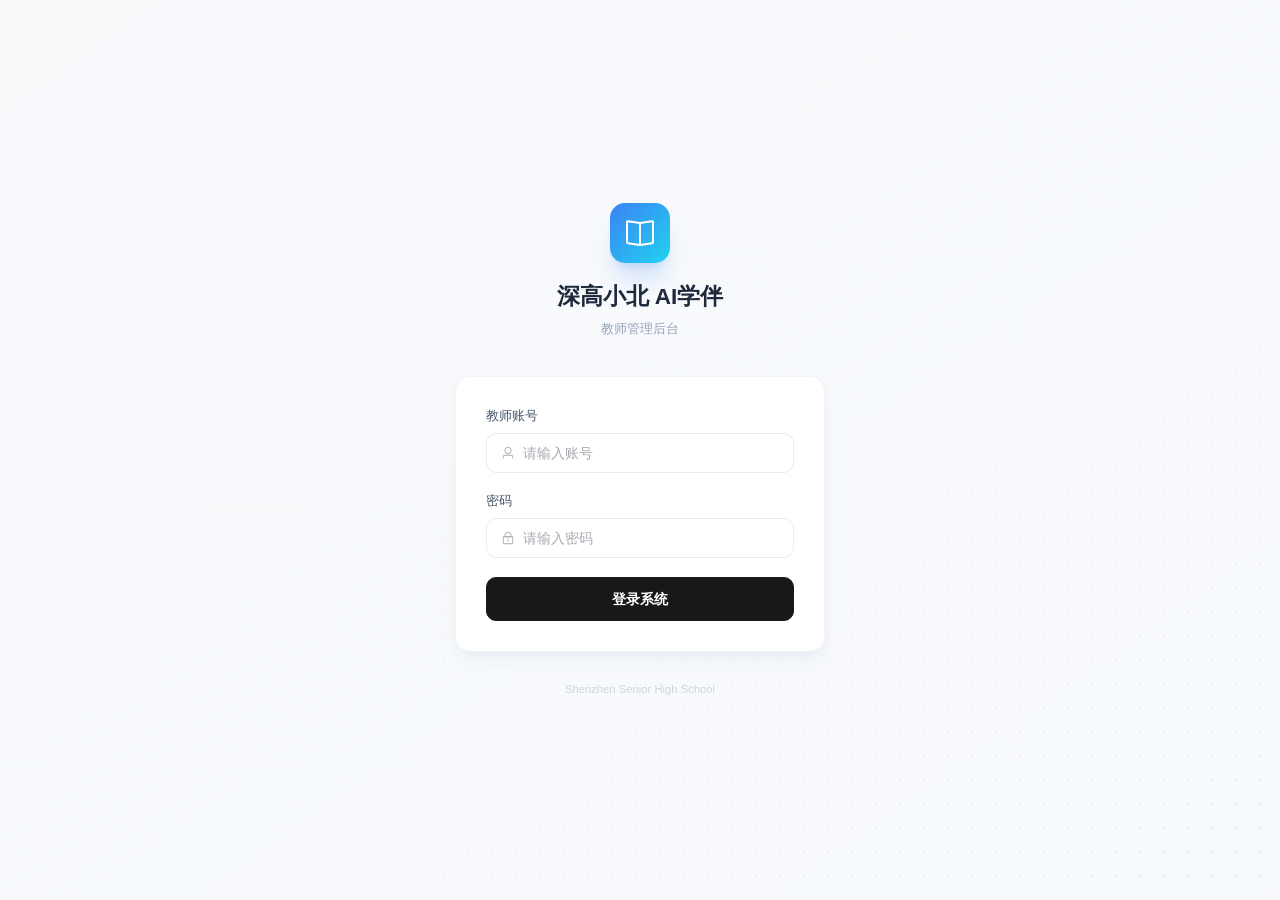
==== demo/index.html @ 8a86932c "v6: Linear极客质感 点阵背景+毛玻璃卡片+发光曲线" ====
<!DOCTYPE html>
<html lang="zh-CN">
<head>
  <meta charset="UTF-8">
  <meta name="viewport" content="width=device-width, initial-scale=1.0">
  <title>深高小北AI学伴 · 教师管理后台</title>
  <link rel="preconnect" href="https://fonts.googleapis.com">
  <link href="https://fonts.googleapis.com/css2?family=JetBrains+Mono:wght@400;500;600&display=swap" rel="stylesheet">
  <script type="module" crossorigin src="./assets/index-BTgBWctI.js"></script>
  <link rel="stylesheet" crossorigin href="./assets/index-Bkv3wx44.css">
</head>
<body>
  <div id="app"></div>
</body>
</html>
---- demo/assets/index-Bkv3wx44.css ----
html,body{margin:0;padding:0;height:100%;font-family:Helvetica Neue,Helvetica,PingFang SC,Hiragino Sans GB,Microsoft YaHei,微软雅黑,Arial,sans-serif;-webkit-font-smoothing:antialiased}#app{height:100%}.page-enter-active,.page-leave-active{transition:opacity .15s,transform .15s}.page-enter-from{opacity:0;transform:translateY(6px)}.page-leave-to{opacity:0}:root{--el-color-white:#fff;--el-color-black:#000;--el-color-primary-rgb:64, 158, 255;--el-color-success-rgb:103, 194, 58;--el-color-warning-rgb:230, 162, 60;--el-color-danger-rgb:245, 108, 108;--el-color-error-rgb:245, 108, 108;--el-color-info-rgb:144, 147, 153;--el-font-size-extra-large:20px;--el-font-size-large:18px;--el-font-size-medium:16px;--el-font-size-base:14px;--el-font-size-small:13px;--el-font-size-extra-small:12px;--el-font-family:"Helvetica Neue", Helvetica, "PingFang SC", "Hiragino Sans GB", "Microsoft YaHei", "微软雅黑", Arial, sans-serif;--el-font-weight-primary:500;--el-font-line-height-primary:24px;--el-index-normal:1;--el-index-top:1000;--el-index-popper:2000;--el-border-radius-base:4px;--el-border-radius-small:2px;--el-border-radius-round:20px;--el-border-radius-circle:100%;--el-transition-duration:.3s;--el-transition-duration-fast:.2s;--el-transition-function-ease-in-out-bezier:cubic-bezier(.645, .045, .355, 1);--el-transition-function-fast-bezier:cubic-bezier(.23, 1, .32, 1);--el-transition-all:all var(--el-transition-duration) var(--el-transition-function-ease-in-out-bezier);--el-transition-fade:opacity var(--el-transition-duration) var(--el-transition-function-fast-bezier);--el-transition-md-fade:transform var(--el-transition-duration) var(--el-transition-function-fast-bezier), opacity var(--el-transition-duration) var(--el-transition-function-fast-bezier);--el-transition-fade-linear:opacity var(--el-transition-duration-fast) linear;--el-transition-border:border-color var(--el-transition-duration-fast) var(--el-transition-function-ease-in-out-bezier);--el-transition-box-shadow:box-shadow var(--el-transition-duration-fast) var(--el-transition-function-ease-in-out-bezier);--el-transition-color:color var(--el-transition-duration-fast) var(--el-transition-function-ease-in-out-bezier);--el-component-size-large:40px;--el-component-size:32px;--el-component-size-small:24px;--lightningcss-light:initial;--lightningcss-dark: ;color-scheme:light;--el-color-primary:#409eff;--el-color-primary-light-3:#79bbff;--el-color-primary-light-5:#a0cfff;--el-color-primary-light-7:#c6e2ff;--el-color-primary-light-8:#d9ecff;--el-color-primary-light-9:#ecf5ff;--el-color-primary-dark-2:#337ecc;--el-color-success:#67c23a;--el-color-success-light-3:#95d475;--el-color-success-light-5:#b3e19d;--el-color-success-light-7:#d1edc4;--el-color-success-light-8:#e1f3d8;--el-color-success-light-9:#f0f9eb;--el-color-success-dark-2:#529b2e;--el-color-warning:#e6a23c;--el-color-warning-light-3:#eebe77;--el-color-warning-light-5:#f3d19e;--el-color-warning-light-7:#f8e3c5;--el-color-warning-light-8:#faecd8;--el-color-warning-light-9:#fdf6ec;--el-color-warning-dark-2:#b88230;--el-color-danger:#f56c6c;--el-color-danger-light-3:#f89898;--el-color-danger-light-5:#fab6b6;--el-color-danger-light-7:#fcd3d3;--el-color-danger-light-8:#fde2e2;--el-color-danger-light-9:#fef0f0;--el-color-danger-dark-2:#c45656;--el-color-error:#f56c6c;--el-color-error-light-3:#f89898;--el-color-error-light-5:#fab6b6;--el-color-error-light-7:#fcd3d3;--el-color-error-light-8:#fde2e2;--el-color-error-light-9:#fef0f0;--el-color-error-dark-2:#c45656;--el-color-info:#909399;--el-color-info-light-3:#b1b3b8;--el-color-info-light-5:#c8c9cc;--el-color-info-light-7:#dedfe0;--el-color-info-light-8:#e9e9eb;--el-color-info-light-9:#f4f4f5;--el-color-info-dark-2:#73767a;--el-bg-color:#fff;--el-bg-color-page:#f2f3f5;--el-bg-color-overlay:#fff;--el-text-color-primary:#303133;--el-text-color-regular:#606266;--el-text-color-secondary:#909399;--el-text-color-placeholder:#a8abb2;--el-text-color-disabled:#c0c4cc;--el-border-color:#dcdfe6;--el-border-color-light:#e4e7ed;--el-border-color-lighter:#ebeef5;--el-border-color-extra-light:#f2f6fc;--el-border-color-dark:#d4d7de;--el-border-color-darker:#cdd0d6;--el-fill-color:#f0f2f5;--el-fill-color-light:#f5f7fa;--el-fill-color-lighter:#fafafa;--el-fill-color-extra-light:#fafcff;--el-fill-color-dark:#ebedf0;--el-fill-color-darker:#e6e8eb;--el-fill-color-blank:#fff;--el-box-shadow:0px 12px 32px 4px #0000000a, 0px 8px 20px #00000014;--el-box-shadow-light:0px 0px 12px #0000001f;--el-box-shadow-lighter:0px 0px 6px #0000001f;--el-box-shadow-dark:0px 16px 48px 16px #00000014, 0px 12px 32px #0000001f, 0px 8px 16px -8px #00000029;--el-disabled-bg-color:var(--el-fill-color-light);--el-disabled-text-color:var(--el-text-color-placeholder);--el-disabled-border-color:var(--el-border-color-light);--el-overlay-color:#000c;--el-overlay-color-light:#000000b3;--el-overlay-color-lighter:#00000080;--el-mask-color:#ffffffe6;--el-mask-color-extra-light:#ffffff4d;--el-border-width:1px;--el-border-style:solid;--el-border-color-hover:var(--el-text-color-disabled);--el-border:var(--el-border-width) var(--el-border-style) var(--el-border-color);--el-svg-monochrome-grey:var(--el-border-color)}.fade-in-linear-enter-active,.fade-in-linear-leave-active{transition:var(--el-transition-fade-linear)}.fade-in-linear-enter-from,.fade-in-linear-leave-to{opacity:0}.el-fade-in-linear-enter-active,.el-fade-in-linear-leave-active{transition:var(--el-transition-fade-linear)}.el-fade-in-linear-enter-from,.el-fade-in-linear-leave-to{opacity:0}.el-fade-in-enter-active,.el-fade-in-leave-active{transition:all var(--el-transition-duration) cubic-bezier(.55,0,.1,1)}.el-fade-in-enter-from,.el-fade-in-leave-active{opacity:0}.el-zoom-in-center-enter-active,.el-zoom-in-center-leave-active{transition:all var(--el-transition-duration) cubic-bezier(.55,0,.1,1)}.el-zoom-in-center-enter-from,.el-zoom-in-center-leave-active{opacity:0;transform:scaleX(0)}.el-zoom-in-top-enter-active,.el-zoom-in-top-leave-active{opacity:1;transition:var(--el-transition-md-fade);transform-origin:top;transform:scaleY(1)}.el-zoom-in-top-enter-active[data-popper-placement^=top],.el-zoom-in-top-leave-active[data-popper-placement^=top]{transform-origin:bottom}.el-zoom-in-top-enter-from,.el-zoom-in-top-leave-active{opacity:0;transform:scaleY(0)}.el-zoom-in-bottom-enter-active,.el-zoom-in-bottom-leave-active{opacity:1;transition:var(--el-transition-md-fade);transform-origin:bottom;transform:scaleY(1)}.el-zoom-in-bottom-enter-from,.el-zoom-in-bottom-leave-active{opacity:0;transform:scaleY(0)}.el-zoom-in-left-enter-active,.el-zoom-in-left-leave-active{opacity:1;transition:var(--el-transition-md-fade);transform-origin:0 0;transform:scale(1)}.el-zoom-in-left-enter-from,.el-zoom-in-left-leave-active{opacity:0;transform:scale(.45)}.collapse-transition{transition:var(--el-transition-duration) height ease-in-out,var(--el-transition-duration) padding-top ease-in-out,var(--el-transition-duration) padding-bottom ease-in-out}.el-collapse-transition-leave-active,.el-collapse-transition-enter-active{transition:var(--el-transition-duration) max-height ease-in-out,var(--el-transition-duration) padding-top ease-in-out,var(--el-transition-duration) padding-bottom ease-in-out}.horizontal-collapse-transition{transition:var(--el-transition-duration) width ease-in-out,var(--el-transition-duration) padding-left ease-in-out,var(--el-transition-duration) padding-right ease-in-out}.el-list-enter-active,.el-list-leave-active{transition:all 1s}.el-list-enter-from,.el-list-leave-to{opacity:0;transform:translateY(-30px)}.el-list-leave-active{position:absolute!important}.el-opacity-transition{transition:opacity var(--el-transition-duration) cubic-bezier(.55,0,.1,1)}.el-icon--right{margin-left:5px}.el-icon--left{margin-right:5px}@keyframes rotating{0%{transform:rotate(0)}to{transform:rotate(360deg)}}.el-icon{--color:inherit;fill:currentColor;width:1em;height:1em;color:var(--color);line-height:1em;font-size:inherit;justify-content:center;align-items:center;display:inline-flex;position:relative}.el-icon.is-loading{animation:2s linear infinite rotating}.el-icon svg{width:1em;height:1em}.el-affix--fixed{position:fixed}.el-alert{--el-alert-padding:8px 16px;--el-alert-border-radius-base:var(--el-border-radius-base);--el-alert-title-font-size:14px;--el-alert-title-with-description-font-size:16px;--el-alert-description-font-size:14px;--el-alert-close-font-size:16px;--el-alert-close-customed-font-size:14px;--el-alert-icon-size:16px;--el-alert-icon-large-size:28px;width:100%;padding:var(--el-alert-padding);box-sizing:border-box;border-radius:var(--el-alert-border-radius-base);background-color:var(--el-color-white);opacity:1;transition:opacity var(--el-transition-duration-fast);align-items:center;margin:0;display:flex;position:relative;overflow:hidden}.el-alert.is-light .el-alert__close-btn{color:var(--el-text-color-placeholder)}.el-alert.is-dark .el-alert__close-btn,.el-alert.is-dark .el-alert__description{color:var(--el-color-white)}.el-alert.is-center{justify-content:center}.el-alert--primary{--el-alert-bg-color:var(--el-color-primary-light-9)}.el-alert--primary.is-light{background-color:var(--el-alert-bg-color);color:var(--el-color-primary)}.el-alert--primary.is-light .el-alert__description{color:var(--el-color-primary)}.el-alert--primary.is-dark{background-color:var(--el-color-primary);color:var(--el-color-white)}.el-alert--success{--el-alert-bg-color:var(--el-color-success-light-9)}.el-alert--success.is-light{background-color:var(--el-alert-bg-color);color:var(--el-color-success)}.el-alert--success.is-light .el-alert__description{color:var(--el-color-success)}.el-alert--success.is-dark{background-color:var(--el-color-success);color:var(--el-color-white)}.el-alert--info{--el-alert-bg-color:var(--el-color-info-light-9)}.el-alert--info.is-light{background-color:var(--el-alert-bg-color);color:var(--el-color-info)}.el-alert--info.is-light .el-alert__description{color:var(--el-color-info)}.el-alert--info.is-dark{background-color:var(--el-color-info);color:var(--el-color-white)}.el-alert--warning{--el-alert-bg-color:var(--el-color-warning-light-9)}.el-alert--warning.is-light{background-color:var(--el-alert-bg-color);color:var(--el-color-warning)}.el-alert--warning.is-light .el-alert__description{color:var(--el-color-warning)}.el-alert--warning.is-dark{background-color:var(--el-color-warning);color:var(--el-color-white)}.el-alert--error{--el-alert-bg-color:var(--el-color-error-light-9)}.el-alert--error.is-light{background-color:var(--el-alert-bg-color);color:var(--el-color-error)}.el-alert--error.is-light .el-alert__description{color:var(--el-color-error)}.el-alert--error.is-dark{background-color:var(--el-color-error);color:var(--el-color-white)}.el-alert__content{flex-direction:column;gap:4px;display:flex}.el-alert .el-alert__icon{font-size:var(--el-alert-icon-size);width:var(--el-alert-icon-size);margin-right:8px}.el-alert .el-alert__icon.is-big{font-size:var(--el-alert-icon-large-size);width:var(--el-alert-icon-large-size);margin-right:12px}.el-alert__title{font-size:var(--el-alert-title-font-size);line-height:24px}.el-alert__title.with-description{font-size:var(--el-alert-title-with-description-font-size)}.el-alert .el-alert__description{font-size:var(--el-alert-description-font-size);margin:0}.el-alert .el-alert__close-btn{font-size:var(--el-alert-close-font-size);opacity:1;cursor:pointer;position:absolute;top:12px;right:16px}.el-alert .el-alert__close-btn.is-customed{font-style:normal;font-size:var(--el-alert-close-customed-font-size);line-height:24px;top:8px}.el-alert-fade-enter-from,.el-alert-fade-leave-active{opacity:0}.el-aside{box-sizing:border-box;width:var(--el-aside-width,300px);flex-shrink:0;overflow:auto}.el-autocomplete{--el-input-text-color:var(--el-text-color-regular);--el-input-border:var(--el-border);--el-input-hover-border:var(--el-border-color-hover);--el-input-focus-border:var(--el-color-primary);--el-input-transparent-border:0 0 0 1px transparent inset;--el-input-border-color:var(--el-border-color);--el-input-border-radius:var(--el-border-radius-base);--el-input-bg-color:var(--el-fill-color-blank);--el-input-icon-color:var(--el-text-color-placeholder);--el-input-placeholder-color:var(--el-text-color-placeholder);--el-input-hover-border-color:var(--el-border-color-hover);--el-input-clear-hover-color:var(--el-text-color-secondary);--el-input-focus-border-color:var(--el-color-primary);--el-input-width:100%;width:var(--el-input-width);display:inline-block;position:relative}.el-autocomplete__popper.el-popper{background:var(--el-bg-color-overlay);border:1px solid var(--el-border-color-light);box-shadow:var(--el-box-shadow-light)}.el-autocomplete__popper.el-popper .el-popper__arrow:before{border:1px solid var(--el-border-color-light)}.el-autocomplete__popper.el-popper[data-popper-placement^=top] .el-popper__arrow:before{border-top-color:#0000;border-left-color:#0000}.el-autocomplete__popper.el-popper[data-popper-placement^=bottom] .el-popper__arrow:before{border-bottom-color:#0000;border-right-color:#0000}.el-autocomplete__popper.el-popper[data-popper-placement^=left] .el-popper__arrow:before{border-bottom-color:#0000;border-left-color:#0000}.el-autocomplete__popper.el-popper[data-popper-placement^=right] .el-popper__arrow:before{border-top-color:#0000;border-right-color:#0000}.el-autocomplete-suggestion{border-radius:var(--el-border-radius-base);box-sizing:border-box}.el-autocomplete-suggestion__header{border-bottom:1px solid var(--el-border-color-lighter);padding:10px}.el-autocomplete-suggestion__footer{border-top:1px solid var(--el-border-color-lighter);padding:10px}.el-autocomplete-suggestion__wrap{box-sizing:border-box;max-height:280px;padding:10px 0}.el-autocomplete-suggestion__list{margin:0;padding:0}.el-autocomplete-suggestion li{cursor:pointer;color:var(--el-text-color-regular);line-height:34px;font-size:var(--el-font-size-base);text-align:left;text-overflow:ellipsis;white-space:nowrap;margin:0;padding:0 20px;list-style:none;overflow:hidden}.el-autocomplete-suggestion li:hover,.el-autocomplete-suggestion li.highlighted{background-color:var(--el-fill-color-light)}.el-autocomplete-suggestion li.divider{border-top:1px solid var(--el-color-black);margin-top:6px}.el-autocomplete-suggestion li.divider:last-child{margin-bottom:-6px}.el-autocomplete-suggestion.is-loading li{cursor:default;height:100px;color:var(--el-text-color-secondary);justify-content:center;align-items:center;font-size:20px;display:flex}.el-autocomplete-suggestion.is-loading li:hover{background-color:var(--el-bg-color-overlay)}.el-avatar{--el-avatar-text-color:var(--el-color-white);--el-avatar-bg-color:var(--el-text-color-disabled);--el-avatar-text-size:14px;--el-avatar-icon-size:18px;--el-avatar-border-radius:var(--el-border-radius-base);--el-avatar-size-large:56px;--el-avatar-size:40px;--el-avatar-size-small:24px;box-sizing:border-box;text-align:center;color:var(--el-avatar-text-color);background:var(--el-avatar-bg-color);width:var(--el-avatar-size);height:var(--el-avatar-size);font-size:var(--el-avatar-text-size);outline:none;justify-content:center;align-items:center;display:inline-flex;overflow:hidden}.el-avatar>img{width:100%;height:100%;display:block}.el-avatar--circle{border-radius:50%}.el-avatar--square{border-radius:var(--el-avatar-border-radius)}.el-avatar--icon{font-size:var(--el-avatar-icon-size)}.el-avatar--small{--el-avatar-size:24px}.el-avatar--large{--el-avatar-size:56px}.el-avatar-group{--el-avatar-group-item-gap:-8px;--el-avatar-group-collapse-item-gap:4px;display:inline-flex}.el-avatar-group .el-avatar{border:1px solid var(--el-border-color-extra-light)}.el-avatar-group .el-avatar:not(:first-child){margin-left:var(--el-avatar-group-item-gap)}.el-avatar-group__collapse-avatars{--el-avatar-group-item-gap:-8px;--el-avatar-group-collapse-item-gap:4px}.el-avatar-group__collapse-avatars .el-avatar:not(:first-child){margin-left:var(--el-avatar-group-collapse-item-gap)}.el-backtop{--el-backtop-bg-color:var(--el-bg-color-overlay);--el-backtop-text-color:var(--el-color-primary);--el-backtop-hover-bg-color:var(--el-border-color-extra-light);background-color:var(--el-backtop-bg-color);width:40px;height:40px;color:var(--el-backtop-text-color);box-shadow:var(--el-box-shadow-lighter);cursor:pointer;z-index:5;border-radius:50%;justify-content:center;align-items:center;font-size:20px;display:flex;position:fixed}.el-backtop:hover{background-color:var(--el-backtop-hover-bg-color)}.el-backtop__icon{font-size:20px}.el-badge{--el-badge-bg-color:var(--el-color-danger);--el-badge-radius:10px;--el-badge-font-size:12px;--el-badge-padding:6px;--el-badge-size:18px;vertical-align:middle;width:fit-content;display:inline-block;position:relative}.el-badge__content{background-color:var(--el-badge-bg-color);border-radius:var(--el-badge-radius);color:var(--el-color-white);font-size:var(--el-badge-font-size);height:var(--el-badge-size);padding:0 var(--el-badge-padding);white-space:nowrap;border:1px solid var(--el-bg-color);justify-content:center;align-items:center;display:inline-flex}.el-badge__content.is-fixed{top:0;right:calc(1px + var(--el-badge-size) / 2);z-index:var(--el-index-normal);position:absolute;transform:translateY(-50%)translate(100%)}.el-badge__content.is-fixed.is-dot{right:5px}.el-badge__content.is-dot{border-radius:50%;width:8px;height:8px;padding:0;right:0}.el-badge__content.is-hide-zero{display:none}.el-badge__content--primary{background-color:var(--el-color-primary)}.el-badge__content--success{background-color:var(--el-color-success)}.el-badge__content--warning{background-color:var(--el-color-warning)}.el-badge__content--info{background-color:var(--el-color-info)}.el-badge__content--danger{background-color:var(--el-color-danger)}.el-breadcrumb__separator{color:var(--el-text-color-placeholder);margin:0 9px;font-weight:700}.el-breadcrumb__separator.el-icon{margin:0 6px;font-weight:400}.el-breadcrumb__separator.el-icon svg{vertical-align:middle}.el-breadcrumb__item{float:left;align-items:center;display:inline-flex}.el-breadcrumb__inner{color:var(--el-text-color-regular)}.el-breadcrumb__inner.is-link,.el-breadcrumb__inner a{transition:var(--el-transition-color);color:var(--el-text-color-primary);font-weight:700;text-decoration:none}.el-breadcrumb__inner.is-link:hover,.el-breadcrumb__inner a:hover{color:var(--el-color-primary);cursor:pointer}.el-breadcrumb__item:last-child .el-breadcrumb__inner,.el-breadcrumb__item:last-child .el-breadcrumb__inner:hover,.el-breadcrumb__item:last-child .el-breadcrumb__inner a,.el-breadcrumb__item:last-child .el-breadcrumb__inner a:hover{color:var(--el-text-color-regular);cursor:text;font-weight:400}.el-breadcrumb__item:last-child .el-breadcrumb__separator{display:none}.el-breadcrumb{font-size:14px;line-height:1}.el-breadcrumb:before,.el-breadcrumb:after{content:"";display:table}.el-breadcrumb:after{clear:both}.el-button-group>.el-button+.el-button{margin-left:0}.el-button-group>.el-button:first-child:last-child{border-top-right-radius:var(--el-border-radius-base);border-bottom-right-radius:var(--el-border-radius-base);border-top-left-radius:var(--el-border-radius-base);border-bottom-left-radius:var(--el-border-radius-base)}.el-button-group>.el-button:first-child:last-child.is-round{border-radius:var(--el-border-radius-round)}.el-button-group>.el-button:first-child:last-child.is-circle{border-radius:50%}.el-button-group>.el-button:not(:first-child):not(:last-child){border-radius:0}.el-button-group>.el-button:hover,.el-button-group>.el-button:focus,.el-button-group>.el-button:active,.el-button-group>.el-button.is-active{z-index:1}.el-button-group--horizontal{vertical-align:middle;display:inline-block}.el-button-group--horizontal:before,.el-button-group--horizontal:after{content:"";display:table}.el-button-group--horizontal:after{clear:both}.el-button-group--horizontal>.el-button{float:left;position:relative}.el-button-group--horizontal>.el-button:first-child{border-top-right-radius:0;border-bottom-right-radius:0}.el-button-group--horizontal>.el-button:last-child{border-top-left-radius:0;border-bottom-left-radius:0}.el-button-group--horizontal>.el-button:not(:last-child){margin-right:-1px}.el-button-group--horizontal .el-button--primary:first-child{border-right-color:var(--el-button-divide-border-color)}.el-button-group--horizontal .el-button--primary:last-child{border-left-color:var(--el-button-divide-border-color)}.el-button-group--horizontal .el-button--primary:not(:first-child):not(:last-child){border-left-color:var(--el-button-divide-border-color);border-right-color:var(--el-button-divide-border-color)}.el-button-group--horizontal .el-button--success:first-child{border-right-color:var(--el-button-divide-border-color)}.el-button-group--horizontal .el-button--success:last-child{border-left-color:var(--el-button-divide-border-color)}.el-button-group--horizontal .el-button--success:not(:first-child):not(:last-child){border-left-color:var(--el-button-divide-border-color);border-right-color:var(--el-button-divide-border-color)}.el-button-group--horizontal .el-button--warning:first-child{border-right-color:var(--el-button-divide-border-color)}.el-button-group--horizontal .el-button--warning:last-child{border-left-color:var(--el-button-divide-border-color)}.el-button-group--horizontal .el-button--warning:not(:first-child):not(:last-child){border-left-color:var(--el-button-divide-border-color);border-right-color:var(--el-button-divide-border-color)}.el-button-group--horizontal .el-button--danger:first-child{border-right-color:var(--el-button-divide-border-color)}.el-button-group--horizontal .el-button--danger:last-child{border-left-color:var(--el-button-divide-border-color)}.el-button-group--horizontal .el-button--danger:not(:first-child):not(:last-child){border-left-color:var(--el-button-divide-border-color);border-right-color:var(--el-button-divide-border-color)}.el-button-group--horizontal .el-button--info:first-child{border-right-color:var(--el-button-divide-border-color)}.el-button-group--horizontal .el-button--info:last-child{border-left-color:var(--el-button-divide-border-color)}.el-button-group--horizontal .el-button--info:not(:first-child):not(:last-child){border-left-color:var(--el-button-divide-border-color);border-right-color:var(--el-button-divide-border-color)}.el-button-group--horizontal>.el-dropdown>.el-button{border-left-color:var(--el-button-divide-border-color);border-top-left-radius:0;border-bottom-left-radius:0}.el-button-group--vertical{flex-direction:column;align-items:stretch;display:inline-flex}.el-button-group--vertical>.el-button{margin-top:-1px}.el-button-group--vertical>.el-button:first-child{border-bottom-right-radius:0;border-bottom-left-radius:0}.el-button-group--vertical>.el-button:last-child{border-top-left-radius:0;border-top-right-radius:0}.el-button-group--vertical>.el-dropdown{margin-top:-1px}.el-button-group--vertical>.el-dropdown>.el-button{border-left-color:var(--el-button-divide-border-color);border-top-left-radius:0;border-top-right-radius:0}.el-button-group--vertical .el-button--primary:first-child{border-bottom-color:var(--el-button-divide-border-color)}.el-button-group--vertical .el-button--primary:last-child{border-top-color:var(--el-button-divide-border-color)}.el-button-group--vertical .el-button--primary:not(:first-child):not(:last-child){border-top-color:var(--el-button-divide-border-color);border-bottom-color:var(--el-button-divide-border-color)}.el-button-group--vertical .el-button--success:first-child{border-bottom-color:var(--el-button-divide-border-color)}.el-button-group--vertical .el-button--success:last-child{border-top-color:var(--el-button-divide-border-color)}.el-button-group--vertical .el-button--success:not(:first-child):not(:last-child){border-top-color:var(--el-button-divide-border-color);border-bottom-color:var(--el-button-divide-border-color)}.el-button-group--vertical .el-button--warning:first-child{border-bottom-color:var(--el-button-divide-border-color)}.el-button-group--vertical .el-button--warning:last-child{border-top-color:var(--el-button-divide-border-color)}.el-button-group--vertical .el-button--warning:not(:first-child):not(:last-child){border-top-color:var(--el-button-divide-border-color);border-bottom-color:var(--el-button-divide-border-color)}.el-button-group--vertical .el-button--danger:first-child{border-bottom-color:var(--el-button-divide-border-color)}.el-button-group--vertical .el-button--danger:last-child{border-top-color:var(--el-button-divide-border-color)}.el-button-group--vertical .el-button--danger:not(:first-child):not(:last-child){border-top-color:var(--el-button-divide-border-color);border-bottom-color:var(--el-button-divide-border-color)}.el-button-group--vertical .el-button--info:first-child{border-bottom-color:var(--el-button-divide-border-color)}.el-button-group--vertical .el-button--info:last-child{border-top-color:var(--el-button-divide-border-color)}.el-button-group--vertical .el-button--info:not(:first-child):not(:last-child){border-top-color:var(--el-button-divide-border-color);border-bottom-color:var(--el-button-divide-border-color)}.el-button{--el-button-font-weight:var(--el-font-weight-primary);--el-button-border-color:var(--el-border-color);--el-button-bg-color:var(--el-fill-color-blank);--el-button-text-color:var(--el-text-color-regular);--el-button-disabled-text-color:var(--el-disabled-text-color);--el-button-disabled-bg-color:var(--el-fill-color-blank);--el-button-disabled-border-color:var(--el-border-color-light);--el-button-divide-border-color:#ffffff80;--el-button-hover-text-color:var(--el-color-primary);--el-button-hover-bg-color:var(--el-color-primary-light-9);--el-button-hover-border-color:var(--el-color-primary-light-7);--el-button-active-text-color:var(--el-button-hover-text-color);--el-button-active-border-color:var(--el-color-primary);--el-button-active-bg-color:var(--el-button-hover-bg-color);--el-button-outline-color:var(--el-color-primary-light-5);--el-button-hover-link-text-color:var(--el-text-color-secondary);--el-button-active-color:var(--el-text-color-primary);white-space:nowrap;cursor:pointer;height:32px;color:var(--el-button-text-color);text-align:center;box-sizing:border-box;line-height:1;font-weight:var(--el-button-font-weight);-webkit-user-select:none;user-select:none;vertical-align:middle;-webkit-appearance:none;background-color:var(--el-button-bg-color);border:var(--el-border);border-color:var(--el-button-border-color);outline:none;justify-content:center;align-items:center;transition:all .1s;display:inline-flex}.el-button:hover{color:var(--el-button-hover-text-color);border-color:var(--el-button-hover-border-color);background-color:var(--el-button-hover-bg-color);outline:none}.el-button:active{color:var(--el-button-active-text-color);border-color:var(--el-button-active-border-color);background-color:var(--el-button-active-bg-color);outline:none}.el-button:focus-visible{outline:2px solid var(--el-button-outline-color);outline-offset:1px;transition:outline-offset,outline}.el-button>span{align-items:center;display:inline-flex}.el-button+.el-button{margin-left:12px}.el-button{font-size:var(--el-font-size-base);border-radius:var(--el-border-radius-base);padding:8px 15px}.el-button.is-round{padding:8px 15px}.el-button::-moz-focus-inner{border:0}.el-button [class*=el-icon]+span{margin-left:6px}.el-button [class*=el-icon] svg{vertical-align:bottom}.el-button.is-plain{--el-button-hover-text-color:var(--el-color-primary);--el-button-hover-bg-color:var(--el-fill-color-blank);--el-button-hover-border-color:var(--el-color-primary)}.el-button.is-active{color:var(--el-button-active-text-color);border-color:var(--el-button-active-border-color);background-color:var(--el-button-active-bg-color);outline:none}.el-button.is-disabled,.el-button.is-disabled:hover{color:var(--el-button-disabled-text-color);cursor:not-allowed;background-image:none;background-color:var(--el-button-disabled-bg-color);border-color:var(--el-button-disabled-border-color)}.el-button.is-loading{pointer-events:none;position:relative}.el-button.is-loading:before{z-index:1;pointer-events:none;content:"";border-radius:inherit;background-color:var(--el-mask-color-extra-light);position:absolute;top:-1px;bottom:-1px;left:-1px;right:-1px}.el-button.is-round{border-radius:var(--el-border-radius-round)}.el-button.is-dashed{--el-button-hover-text-color:var(--el-color-primary);--el-button-hover-bg-color:var(--el-fill-color-blank);--el-button-hover-border-color:var(--el-color-primary);border-style:dashed}.el-button.is-circle{border-radius:50%;width:32px;padding:8px}.el-button.is-text{color:var(--el-button-text-color);background-color:#0000;border:0 solid #0000}.el-button.is-text.is-disabled{color:var(--el-button-disabled-text-color);background-color:#0000!important}.el-button.is-text:not(.is-disabled):hover{background-color:var(--el-fill-color-light)}.el-button.is-text:not(.is-disabled):focus-visible{outline:2px solid var(--el-button-outline-color);outline-offset:1px;transition:outline-offset,outline}.el-button.is-text:not(.is-disabled):active{background-color:var(--el-fill-color)}.el-button.is-text:not(.is-disabled).is-has-bg{background-color:var(--el-fill-color-light)}.el-button.is-text:not(.is-disabled).is-has-bg:hover{background-color:var(--el-fill-color)}.el-button.is-text:not(.is-disabled).is-has-bg:active{background-color:var(--el-fill-color-dark)}.el-button__text--expand{letter-spacing:.3em;margin-right:-.3em}.el-button.is-link{color:var(--el-button-text-color);background:0 0;border-color:#0000;height:auto;padding:2px}.el-button.is-link:hover{color:var(--el-button-hover-link-text-color)}.el-button.is-link.is-disabled{color:var(--el-button-disabled-text-color);background-color:#0000!important;border-color:#0000!important}.el-button.is-link:not(.is-disabled):hover{background-color:#0000;border-color:#0000}.el-button.is-link:not(.is-disabled):active{color:var(--el-button-active-color);background-color:#0000;border-color:#0000}.el-button--text{color:var(--el-color-primary);background:0 0;border-color:#0000;padding-left:0;padding-right:0}.el-button--text.is-disabled{color:var(--el-button-disabled-text-color);background-color:#0000!important;border-color:#0000!important}.el-button--text:not(.is-disabled):hover{color:var(--el-color-primary-light-3);background-color:#0000;border-color:#0000}.el-button--text:not(.is-disabled):active{color:var(--el-color-primary-dark-2);background-color:#0000;border-color:#0000}.el-button__link--expand{letter-spacing:.3em;margin-right:-.3em}.el-button--primary{--el-button-text-color:var(--el-color-white);--el-button-bg-color:var(--el-color-primary);--el-button-border-color:var(--el-color-primary);--el-button-outline-color:var(--el-color-primary-light-5);--el-button-active-color:var(--el-color-primary-dark-2);--el-button-hover-text-color:var(--el-color-white);--el-button-hover-link-text-color:var(--el-color-primary-light-5);--el-button-hover-bg-color:var(--el-color-primary-light-3);--el-button-hover-border-color:var(--el-color-primary-light-3);--el-button-active-bg-color:var(--el-color-primary-dark-2);--el-button-active-border-color:var(--el-color-primary-dark-2);--el-button-disabled-text-color:var(--el-color-white);--el-button-disabled-bg-color:var(--el-color-primary-light-5);--el-button-disabled-border-color:var(--el-color-primary-light-5)}.el-button--primary.is-plain,.el-button--primary.is-text,.el-button--primary.is-link{--el-button-text-color:var(--el-color-primary);--el-button-bg-color:var(--el-color-primary-light-9);--el-button-border-color:var(--el-color-primary-light-5);--el-button-hover-text-color:var(--el-color-white);--el-button-hover-bg-color:var(--el-color-primary);--el-button-hover-border-color:var(--el-color-primary);--el-button-active-text-color:var(--el-color-white)}.el-button--primary.is-plain.is-disabled,.el-button--primary.is-plain.is-disabled:hover,.el-button--primary.is-plain.is-disabled:focus,.el-button--primary.is-plain.is-disabled:active,.el-button--primary.is-text.is-disabled,.el-button--primary.is-text.is-disabled:hover,.el-button--primary.is-text.is-disabled:focus,.el-button--primary.is-text.is-disabled:active,.el-button--primary.is-link.is-disabled,.el-button--primary.is-link.is-disabled:hover,.el-button--primary.is-link.is-disabled:focus,.el-button--primary.is-link.is-disabled:active{color:var(--el-color-primary-light-5);background-color:var(--el-color-primary-light-9);border-color:var(--el-color-primary-light-8)}.el-button--primary.is-dashed{--el-button-text-color:var(--el-color-primary);--el-button-bg-color:var(--el-color-primary-light-9);--el-button-border-color:var(--el-color-primary-light-5);--el-button-hover-text-color:var(--el-color-primary);--el-button-hover-bg-color:var(--el-color-primary-light-9);--el-button-hover-border-color:var(--el-color-primary-light-3);--el-button-active-text-color:var(--el-color-primary-dark-2);--el-button-active-bg-color:var(--el-color-primary-light-9);--el-button-active-border-color:var(--el-color-primary-dark-2)}.el-button--primary.is-dashed.is-disabled,.el-button--primary.is-dashed.is-disabled:hover,.el-button--primary.is-dashed.is-disabled:focus,.el-button--primary.is-dashed.is-disabled:active{color:var(--el-color-primary-light-5);background-color:var(--el-color-primary-light-9);border-color:var(--el-color-primary-light-8)}.el-button--success{--el-button-text-color:var(--el-color-white);--el-button-bg-color:var(--el-color-success);--el-button-border-color:var(--el-color-success);--el-button-outline-color:var(--el-color-success-light-5);--el-button-active-color:var(--el-color-success-dark-2);--el-button-hover-text-color:var(--el-color-white);--el-button-hover-link-text-color:var(--el-color-success-light-5);--el-button-hover-bg-color:var(--el-color-success-light-3);--el-button-hover-border-color:var(--el-color-success-light-3);--el-button-active-bg-color:var(--el-color-success-dark-2);--el-button-active-border-color:var(--el-color-success-dark-2);--el-button-disabled-text-color:var(--el-color-white);--el-button-disabled-bg-color:var(--el-color-success-light-5);--el-button-disabled-border-color:var(--el-color-success-light-5)}.el-button--success.is-plain,.el-button--success.is-text,.el-button--success.is-link{--el-button-text-color:var(--el-color-success);--el-button-bg-color:var(--el-color-success-light-9);--el-button-border-color:var(--el-color-success-light-5);--el-button-hover-text-color:var(--el-color-white);--el-button-hover-bg-color:var(--el-color-success);--el-button-hover-border-color:var(--el-color-success);--el-button-active-text-color:var(--el-color-white)}.el-button--success.is-plain.is-disabled,.el-button--success.is-plain.is-disabled:hover,.el-button--success.is-plain.is-disabled:focus,.el-button--success.is-plain.is-disabled:active,.el-button--success.is-text.is-disabled,.el-button--success.is-text.is-disabled:hover,.el-button--success.is-text.is-disabled:focus,.el-button--success.is-text.is-disabled:active,.el-button--success.is-link.is-disabled,.el-button--success.is-link.is-disabled:hover,.el-button--success.is-link.is-disabled:focus,.el-button--success.is-link.is-disabled:active{color:var(--el-color-success-light-5);background-color:var(--el-color-success-light-9);border-color:var(--el-color-success-light-8)}.el-button--success.is-dashed{--el-button-text-color:var(--el-color-success);--el-button-bg-color:var(--el-color-success-light-9);--el-button-border-color:var(--el-color-success-light-5);--el-button-hover-text-color:var(--el-color-success);--el-button-hover-bg-color:var(--el-color-success-light-9);--el-button-hover-border-color:var(--el-color-success-light-3);--el-button-active-text-color:var(--el-color-success-dark-2);--el-button-active-bg-color:var(--el-color-success-light-9);--el-button-active-border-color:var(--el-color-success-dark-2)}.el-button--success.is-dashed.is-disabled,.el-button--success.is-dashed.is-disabled:hover,.el-button--success.is-dashed.is-disabled:focus,.el-button--success.is-dashed.is-disabled:active{color:var(--el-color-success-light-5);background-color:var(--el-color-success-light-9);border-color:var(--el-color-success-light-8)}.el-button--warning{--el-button-text-color:var(--el-color-white);--el-button-bg-color:var(--el-color-warning);--el-button-border-color:var(--el-color-warning);--el-button-outline-color:var(--el-color-warning-light-5);--el-button-active-color:var(--el-color-warning-dark-2);--el-button-hover-text-color:var(--el-color-white);--el-button-hover-link-text-color:var(--el-color-warning-light-5);--el-button-hover-bg-color:var(--el-color-warning-light-3);--el-button-hover-border-color:var(--el-color-warning-light-3);--el-button-active-bg-color:var(--el-color-warning-dark-2);--el-button-active-border-color:var(--el-color-warning-dark-2);--el-button-disabled-text-color:var(--el-color-white);--el-button-disabled-bg-color:var(--el-color-warning-light-5);--el-button-disabled-border-color:var(--el-color-warning-light-5)}.el-button--warning.is-plain,.el-button--warning.is-text,.el-button--warning.is-link{--el-button-text-color:var(--el-color-warning);--el-button-bg-color:var(--el-color-warning-light-9);--el-button-border-color:var(--el-color-warning-light-5);--el-button-hover-text-color:var(--el-color-white);--el-button-hover-bg-color:var(--el-color-warning);--el-button-hover-border-color:var(--el-color-warning);--el-button-active-text-color:var(--el-color-white)}.el-button--warning.is-plain.is-disabled,.el-button--warning.is-plain.is-disabled:hover,.el-button--warning.is-plain.is-disabled:focus,.el-button--warning.is-plain.is-disabled:active,.el-button--warning.is-text.is-disabled,.el-button--warning.is-text.is-disabled:hover,.el-button--warning.is-text.is-disabled:focus,.el-button--warning.is-text.is-disabled:active,.el-button--warning.is-link.is-disabled,.el-button--warning.is-link.is-disabled:hover,.el-button--warning.is-link.is-disabled:focus,.el-button--warning.is-link.is-disabled:active{color:var(--el-color-warning-light-5);background-color:var(--el-color-warning-light-9);border-color:var(--el-color-warning-light-8)}.el-button--warning.is-dashed{--el-button-text-color:var(--el-color-warning);--el-button-bg-color:var(--el-color-warning-light-9);--el-button-border-color:var(--el-color-warning-light-5);--el-button-hover-text-color:var(--el-color-warning);--el-button-hover-bg-color:var(--el-color-warning-light-9);--el-button-hover-border-color:var(--el-color-warning-light-3);--el-button-active-text-color:var(--el-color-warning-dark-2);--el-button-active-bg-color:var(--el-color-warning-light-9);--el-button-active-border-color:var(--el-color-warning-dark-2)}.el-button--warning.is-dashed.is-disabled,.el-button--warning.is-dashed.is-disabled:hover,.el-button--warning.is-dashed.is-disabled:focus,.el-button--warning.is-dashed.is-disabled:active{color:var(--el-color-warning-light-5);background-color:var(--el-color-warning-light-9);border-color:var(--el-color-warning-light-8)}.el-button--danger{--el-button-text-color:var(--el-color-white);--el-button-bg-color:var(--el-color-danger);--el-button-border-color:var(--el-color-danger);--el-button-outline-color:var(--el-color-danger-light-5);--el-button-active-color:var(--el-color-danger-dark-2);--el-button-hover-text-color:var(--el-color-white);--el-button-hover-link-text-color:var(--el-color-danger-light-5);--el-button-hover-bg-color:var(--el-color-danger-light-3);--el-button-hover-border-color:var(--el-color-danger-light-3);--el-button-active-bg-color:var(--el-color-danger-dark-2);--el-button-active-border-color:var(--el-color-danger-dark-2);--el-button-disabled-text-color:var(--el-color-white);--el-button-disabled-bg-color:var(--el-color-danger-light-5);--el-button-disabled-border-color:var(--el-color-danger-light-5)}.el-button--danger.is-plain,.el-button--danger.is-text,.el-button--danger.is-link{--el-button-text-color:var(--el-color-danger);--el-button-bg-color:var(--el-color-danger-light-9);--el-button-border-color:var(--el-color-danger-light-5);--el-button-hover-text-color:var(--el-color-white);--el-button-hover-bg-color:var(--el-color-danger);--el-button-hover-border-color:var(--el-color-danger);--el-button-active-text-color:var(--el-color-white)}.el-button--danger.is-plain.is-disabled,.el-button--danger.is-plain.is-disabled:hover,.el-button--danger.is-plain.is-disabled:focus,.el-button--danger.is-plain.is-disabled:active,.el-button--danger.is-text.is-disabled,.el-button--danger.is-text.is-disabled:hover,.el-button--danger.is-text.is-disabled:focus,.el-button--danger.is-text.is-disabled:active,.el-button--danger.is-link.is-disabled,.el-button--danger.is-link.is-disabled:hover,.el-button--danger.is-link.is-disabled:focus,.el-button--danger.is-link.is-disabled:active{color:var(--el-color-danger-light-5);background-color:var(--el-color-danger-light-9);border-color:var(--el-color-danger-light-8)}.el-button--danger.is-dashed{--el-button-text-color:var(--el-color-danger);--el-button-bg-color:var(--el-color-danger-light-9);--el-button-border-color:var(--el-color-danger-light-5);--el-button-hover-text-color:var(--el-color-danger);--el-button-hover-bg-color:var(--el-color-danger-light-9);--el-button-hover-border-color:var(--el-color-danger-light-3);--el-button-active-text-color:var(--el-color-danger-dark-2);--el-button-active-bg-color:var(--el-color-danger-light-9);--el-button-active-border-color:var(--el-color-danger-dark-2)}.el-button--danger.is-dashed.is-disabled,.el-button--danger.is-dashed.is-disabled:hover,.el-button--danger.is-dashed.is-disabled:focus,.el-button--danger.is-dashed.is-disabled:active{color:var(--el-color-danger-light-5);background-color:var(--el-color-danger-light-9);border-color:var(--el-color-danger-light-8)}.el-button--info{--el-button-text-color:var(--el-color-white);--el-button-bg-color:var(--el-color-info);--el-button-border-color:var(--el-color-info);--el-button-outline-color:var(--el-color-info-light-5);--el-button-active-color:var(--el-color-info-dark-2);--el-button-hover-text-color:var(--el-color-white);--el-button-hover-link-text-color:var(--el-color-info-light-5);--el-button-hover-bg-color:var(--el-color-info-light-3);--el-button-hover-border-color:var(--el-color-info-light-3);--el-button-active-bg-color:var(--el-color-info-dark-2);--el-button-active-border-color:var(--el-color-info-dark-2);--el-button-disabled-text-color:var(--el-color-white);--el-button-disabled-bg-color:var(--el-color-info-light-5);--el-button-disabled-border-color:var(--el-color-info-light-5)}.el-button--info.is-plain,.el-button--info.is-text,.el-button--info.is-link{--el-button-text-color:var(--el-color-info);--el-button-bg-color:var(--el-color-info-light-9);--el-button-border-color:var(--el-color-info-light-5);--el-button-hover-text-color:var(--el-color-white);--el-button-hover-bg-color:var(--el-color-info);--el-button-hover-border-color:var(--el-color-info);--el-button-active-text-color:var(--el-color-white)}.el-button--info.is-plain.is-disabled,.el-button--info.is-plain.is-disabled:hover,.el-button--info.is-plain.is-disabled:focus,.el-button--info.is-plain.is-disabled:active,.el-button--info.is-text.is-disabled,.el-button--info.is-text.is-disabled:hover,.el-button--info.is-text.is-disabled:focus,.el-button--info.is-text.is-disabled:active,.el-button--info.is-link.is-disabled,.el-button--info.is-link.is-disabled:hover,.el-button--info.is-link.is-disabled:focus,.el-button--info.is-link.is-disabled:active{color:var(--el-color-info-light-5);background-color:var(--el-color-info-light-9);border-color:var(--el-color-info-light-8)}.el-button--info.is-dashed{--el-button-text-color:var(--el-color-info);--el-button-bg-color:var(--el-color-info-light-9);--el-button-border-color:var(--el-color-info-light-5);--el-button-hover-text-color:var(--el-color-info);--el-button-hover-bg-color:var(--el-color-info-light-9);--el-button-hover-border-color:var(--el-color-info-light-3);--el-button-active-text-color:var(--el-color-info-dark-2);--el-button-active-bg-color:var(--el-color-info-light-9);--el-button-active-border-color:var(--el-color-info-dark-2)}.el-button--info.is-dashed.is-disabled,.el-button--info.is-dashed.is-disabled:hover,.el-button--info.is-dashed.is-disabled:focus,.el-button--info.is-dashed.is-disabled:active{color:var(--el-color-info-light-5);background-color:var(--el-color-info-light-9);border-color:var(--el-color-info-light-8)}.el-button--large{--el-button-size:40px;height:var(--el-button-size)}.el-button--large [class*=el-icon]+span{margin-left:8px}.el-button--large{font-size:var(--el-font-size-base);border-radius:var(--el-border-radius-base);padding:12px 19px}.el-button--large.is-round{padding:12px 19px}.el-button--large.is-circle{width:var(--el-button-size);padding:12px}.el-button--small{--el-button-size:24px;height:var(--el-button-size)}.el-button--small [class*=el-icon]+span{margin-left:4px}.el-button--small{border-radius:calc(var(--el-border-radius-base) - 1px);padding:5px 11px;font-size:12px}.el-button--small.is-round{padding:5px 11px}.el-button--small.is-circle{width:var(--el-button-size);padding:5px}.el-calendar{--el-calendar-border:var(--el-table-border,1px solid var(--el-border-color-lighter));--el-calendar-header-border-bottom:var(--el-calendar-border);--el-calendar-selected-bg-color:var(--el-color-primary-light-9);--el-calendar-cell-width:85px;background-color:var(--el-fill-color-blank)}.el-calendar__header{border-bottom:var(--el-calendar-header-border-bottom);justify-content:space-between;padding:12px 20px;display:flex}.el-calendar__title{color:var(--el-text-color);align-self:center}.el-calendar__body{padding:12px 20px 35px}.el-calendar__select-controller .el-select{margin-right:8px}.el-calendar__select-controller .el-calendar-select__year{width:120px}.el-calendar__select-controller .el-calendar-select__month{width:60px}.el-calendar-table{table-layout:fixed;width:100%}.el-calendar-table thead th{color:var(--el-text-color-regular);padding:12px 0;font-weight:400}.el-calendar-table:not(.is-range) td.prev,.el-calendar-table:not(.is-range) td.next{color:var(--el-text-color-placeholder)}.el-calendar-table td{border-bottom:var(--el-calendar-border);border-right:var(--el-calendar-border);vertical-align:top;transition:background-color var(--el-transition-duration-fast) ease}.el-calendar-table td.is-selected{background-color:var(--el-calendar-selected-bg-color)}.el-calendar-table td.is-today{color:var(--el-color-primary)}.el-calendar-table tr:first-child td{border-top:var(--el-calendar-border)}.el-calendar-table tr td:first-child{border-left:var(--el-calendar-border)}.el-calendar-table tr.el-calendar-table__row--hide-border td{border-top:none}.el-calendar-table .el-calendar-day{box-sizing:border-box;height:var(--el-calendar-cell-width);padding:8px}.el-calendar-table .el-calendar-day:hover{cursor:pointer;background-color:var(--el-calendar-selected-bg-color)}.el-card{--el-card-border-color:var(--el-border-color-light);--el-card-border-radius:4px;--el-card-padding:20px;--el-card-bg-color:var(--el-fill-color-blank);border-radius:var(--el-card-border-radius);border:1px solid var(--el-card-border-color);background-color:var(--el-card-bg-color);color:var(--el-text-color-primary);transition:var(--el-transition-duration);flex-direction:column;display:flex;overflow:hidden}.el-card.is-always-shadow,.el-card.is-hover-shadow:hover,.el-card.is-hover-shadow:focus{box-shadow:var(--el-box-shadow-light)}.el-card__header{padding:calc(var(--el-card-padding) - 2px) var(--el-card-padding);border-bottom:1px solid var(--el-card-border-color);box-sizing:border-box}.el-card__body{padding:var(--el-card-padding);flex-grow:1;overflow:auto}.el-card__footer{padding:calc(var(--el-card-padding) - 2px) var(--el-card-padding);border-top:1px solid var(--el-card-border-color);box-sizing:border-box}.el-carousel__item{width:100%;height:100%;z-index:calc(var(--el-index-normal) - 1);display:inline-block;position:absolute;top:0;left:0;overflow:hidden}.el-carousel__item.is-active{z-index:calc(var(--el-index-normal) - 1)}.el-carousel__item.is-animating{transition:transform .4s ease-in-out}.el-carousel__item--card{width:50%;transition:transform .4s ease-in-out}.el-carousel__item--card.is-in-stage{cursor:pointer;z-index:var(--el-index-normal)}.el-carousel__item--card.is-in-stage:hover .el-carousel__mask,.el-carousel__item--card.is-in-stage.is-hover .el-carousel__mask{opacity:.12}.el-carousel__item--card.is-active{z-index:calc(var(--el-index-normal) + 1)}.el-carousel__item--card-vertical{width:100%;height:50%}.el-carousel__mask{background-color:var(--el-color-white);opacity:.24;width:100%;height:100%;transition:var(--el-transition-duration-fast);position:absolute;top:0;left:0}.el-carousel{--el-carousel-arrow-font-size:12px;--el-carousel-arrow-size:36px;--el-carousel-arrow-background:#1f2d3d1c;--el-carousel-arrow-hover-background:#1f2d3d3b;--el-carousel-indicator-width:30px;--el-carousel-indicator-height:2px;--el-carousel-indicator-padding-horizontal:4px;--el-carousel-indicator-padding-vertical:12px;--el-carousel-indicator-out-color:var(--el-border-color-hover);position:relative}.el-carousel--horizontal,.el-carousel--vertical{overflow:hidden}.el-carousel.is-vertical-outside{flex-direction:row;align-items:center;display:flex}.el-carousel.is-vertical-outside .el-carousel__container{flex:1}.el-carousel__container{height:300px;position:relative}.el-carousel__arrow{height:var(--el-carousel-arrow-size);width:var(--el-carousel-arrow-size);cursor:pointer;transition:var(--el-transition-duration);background-color:var(--el-carousel-arrow-background);color:#fff;z-index:10;text-align:center;font-size:var(--el-carousel-arrow-font-size);border:none;border-radius:50%;outline:none;justify-content:center;align-items:center;margin:0;padding:0;display:inline-flex;position:absolute;top:50%;transform:translateY(-50%)}.el-carousel__arrow--left{left:16px}.el-carousel__arrow--right{right:16px}.el-carousel__arrow:hover{background-color:var(--el-carousel-arrow-hover-background)}.el-carousel__arrow i{cursor:pointer}.el-carousel__indicators{z-index:calc(var(--el-index-normal) + 1);margin:0;padding:0;list-style:none;position:absolute}.el-carousel__indicators--horizontal{bottom:0;left:50%;transform:translate(-50%)}.el-carousel__indicators--vertical{top:50%;right:0;transform:translateY(-50%)}.el-carousel__indicators--outside{text-align:center;position:static;transform:none}.el-carousel__indicators--outside .el-carousel__indicator:hover button{opacity:.64}.el-carousel__indicators--outside button{background-color:var(--el-carousel-indicator-out-color);opacity:.24}.el-carousel__indicators--right{right:0}.el-carousel__indicators--labels .el-carousel__button{color:#000;padding:2px 18px;font-size:12px}.el-carousel__indicators--labels .el-carousel__indicator{padding:6px 4px}.el-carousel__indicator{cursor:pointer;background-color:#0000}.el-carousel__indicator:hover button{opacity:.72}.el-carousel__indicator--horizontal{padding:var(--el-carousel-indicator-padding-vertical) var(--el-carousel-indicator-padding-horizontal);display:inline-block}.el-carousel__indicator--vertical{padding:var(--el-carousel-indicator-padding-horizontal) var(--el-carousel-indicator-padding-vertical)}.el-carousel__indicator--vertical .el-carousel__button{width:var(--el-carousel-indicator-height);height:calc(var(--el-carousel-indicator-width) / 2)}.el-carousel__indicator.is-active button{opacity:1}.el-carousel__button{opacity:.48;width:var(--el-carousel-indicator-width);height:var(--el-carousel-indicator-height);cursor:pointer;transition:var(--el-transition-duration);background-color:#fff;border:none;outline:none;margin:0;padding:0;display:block}.el-carousel__indicators--labels .el-carousel__button{width:auto;height:auto}.carousel-arrow-left-enter-from,.carousel-arrow-left-leave-active{opacity:0;transform:translateY(-50%)translate(-10px)}.carousel-arrow-right-enter-from,.carousel-arrow-right-leave-active{opacity:0;transform:translateY(-50%)translate(10px)}.el-transitioning{filter:url(#elCarouselHorizontal)}.el-transitioning-vertical{filter:url(#elCarouselVertical)}.el-cascader-panel{--el-cascader-menu-text-color:var(--el-text-color-regular);--el-cascader-menu-selected-text-color:var(--el-color-primary);--el-cascader-menu-fill:var(--el-bg-color-overlay);--el-cascader-menu-font-size:var(--el-font-size-base);--el-cascader-menu-radius:var(--el-border-radius-base);--el-cascader-menu-border:solid 1px var(--el-border-color-light);--el-cascader-menu-shadow:var(--el-box-shadow-light);--el-cascader-node-background-hover:var(--el-fill-color-light);--el-cascader-node-color-disabled:var(--el-text-color-placeholder);--el-cascader-color-empty:var(--el-text-color-placeholder);--el-cascader-tag-background:var(--el-fill-color);border-radius:var(--el-cascader-menu-radius);width:fit-content;font-size:var(--el-cascader-menu-font-size);display:flex}.el-cascader-panel.is-bordered{border:var(--el-cascader-menu-border);border-radius:var(--el-cascader-menu-radius)}.el-cascader-menu{box-sizing:border-box;min-width:180px;color:var(--el-cascader-menu-text-color);border-right:var(--el-cascader-menu-border)}.el-cascader-menu:last-child{border-right:none}.el-cascader-menu:last-child .el-cascader-node{padding-right:20px}.el-cascader-menu__wrap.el-scrollbar__wrap{height:204px}.el-cascader-menu__list{box-sizing:border-box;min-height:100%;margin:0;padding:6px 0;list-style:none;position:relative}.el-cascader-menu__hover-zone{pointer-events:none;width:100%;height:100%;position:absolute;top:0;left:0}.el-cascader-menu__empty-text{color:var(--el-cascader-color-empty);align-items:center;display:flex;position:absolute;top:50%;left:50%;transform:translate(-50%,-50%)}.el-cascader-menu__empty-text .is-loading{margin-right:2px}.el-cascader-node{outline:none;align-items:center;height:34px;padding:0 30px 0 20px;line-height:34px;display:flex;position:relative}.el-cascader-node.is-selectable.in-active-path{color:var(--el-cascader-menu-text-color)}.el-cascader-node.in-active-path,.el-cascader-node.is-selectable.in-checked-path,.el-cascader-node.is-active{color:var(--el-cascader-menu-selected-text-color);font-weight:700}.el-cascader-node:not(.is-disabled){cursor:pointer}.el-cascader-node:not(.is-disabled):hover,.el-cascader-node:not(.is-disabled):focus{background:var(--el-cascader-node-background-hover)}.el-cascader-node.is-disabled{color:var(--el-cascader-node-color-disabled);cursor:not-allowed}.el-cascader-node__prefix{position:absolute;left:10px}.el-cascader-node__postfix{position:absolute;right:10px}.el-cascader-node__label{text-align:left;white-space:nowrap;text-overflow:ellipsis;flex:1;padding:0 8px;overflow:hidden}.el-cascader-node>.el-checkbox,.el-cascader-node>.el-radio{margin-right:0}.el-cascader-node>.el-radio .el-radio__label{padding-left:0}.el-cascader{--el-cascader-menu-text-color:var(--el-text-color-regular);--el-cascader-menu-selected-text-color:var(--el-color-primary);--el-cascader-menu-fill:var(--el-bg-color-overlay);--el-cascader-menu-font-size:var(--el-font-size-base);--el-cascader-menu-radius:var(--el-border-radius-base);--el-cascader-menu-border:solid 1px var(--el-border-color-light);--el-cascader-menu-shadow:var(--el-box-shadow-light);--el-cascader-node-background-hover:var(--el-fill-color-light);--el-cascader-node-color-disabled:var(--el-text-color-placeholder);--el-cascader-color-empty:var(--el-text-color-placeholder);--el-cascader-tag-background:var(--el-fill-color);vertical-align:middle;font-size:var(--el-font-size-base);outline:none;line-height:32px;display:inline-block;position:relative}.el-cascader:not(.is-disabled):hover .el-input__wrapper{cursor:pointer;box-shadow:0 0 0 1px var(--el-input-hover-border-color) inset}.el-cascader .el-input{cursor:pointer;display:flex}.el-cascader .el-input .el-input__inner{text-overflow:ellipsis}.el-cascader .el-input .el-input__inner:read-only{cursor:pointer}.el-cascader .el-input .el-input__inner:disabled{cursor:not-allowed}.el-cascader .el-input .el-input__suffix-inner .el-icon svg{vertical-align:middle}.el-cascader .el-input .icon-arrow-down{transition:transform var(--el-transition-duration);font-size:14px}.el-cascader .el-input .icon-arrow-down.is-reverse{transform:rotate(180deg)}.el-cascader .el-input .icon-circle-close:hover{color:var(--el-input-clear-hover-color,var(--el-text-color-secondary))}.el-cascader .el-input.is-focus .el-input__wrapper{box-shadow:0 0 0 1px var(--el-input-focus-border-color,var(--el-color-primary)) inset}.el-cascader--large{font-size:14px;line-height:40px}.el-cascader--large .el-cascader__tags{gap:6px;padding:8px}.el-cascader--large .el-cascader__search-input{height:24px;margin-left:7px}.el-cascader--small{font-size:12px;line-height:24px}.el-cascader--small .el-cascader__tags{gap:4px;padding:2px}.el-cascader--small .el-cascader__search-input{height:20px;margin-left:5px}.el-cascader.is-disabled .el-cascader__label{z-index:calc(var(--el-index-normal) + 1);color:var(--el-disabled-text-color)}.el-cascader__dropdown{--el-cascader-menu-text-color:var(--el-text-color-regular);--el-cascader-menu-selected-text-color:var(--el-color-primary);--el-cascader-menu-fill:var(--el-bg-color-overlay);--el-cascader-menu-font-size:var(--el-font-size-base);--el-cascader-menu-radius:var(--el-border-radius-base);--el-cascader-menu-border:solid 1px var(--el-border-color-light);--el-cascader-menu-shadow:var(--el-box-shadow-light);--el-cascader-node-background-hover:var(--el-fill-color-light);--el-cascader-node-color-disabled:var(--el-text-color-placeholder);--el-cascader-color-empty:var(--el-text-color-placeholder);--el-cascader-tag-background:var(--el-fill-color);font-size:var(--el-cascader-menu-font-size);border-radius:var(--el-cascader-menu-radius)}.el-cascader__dropdown.el-popper{background:var(--el-cascader-menu-fill);border:var(--el-cascader-menu-border);box-shadow:var(--el-cascader-menu-shadow)}.el-cascader__dropdown.el-popper .el-popper__arrow:before{border:var(--el-cascader-menu-border)}.el-cascader__dropdown.el-popper[data-popper-placement^=top] .el-popper__arrow:before{border-top-color:#0000;border-left-color:#0000}.el-cascader__dropdown.el-popper[data-popper-placement^=bottom] .el-popper__arrow:before{border-bottom-color:#0000;border-right-color:#0000}.el-cascader__dropdown.el-popper[data-popper-placement^=left] .el-popper__arrow:before{border-bottom-color:#0000;border-left-color:#0000}.el-cascader__dropdown.el-popper[data-popper-placement^=right] .el-popper__arrow:before{border-top-color:#0000;border-right-color:#0000}.el-cascader__dropdown.el-popper{box-shadow:var(--el-cascader-menu-shadow)}.el-cascader__header{border-bottom:1px solid var(--el-border-color-light);padding:10px}.el-cascader__footer{border-top:1px solid var(--el-border-color-light);padding:10px}.el-cascader__tags{text-align:left;box-sizing:border-box;flex-wrap:wrap;gap:6px;padding:4px;line-height:normal;display:flex;position:absolute;top:50%;left:0;right:30px;transform:translateY(-50%)}.el-cascader__tags .el-tag{text-overflow:ellipsis;background:var(--el-cascader-tag-background);align-items:center;max-width:100%;display:inline-flex}.el-cascader__tags .el-tag.el-tag--dark,.el-cascader__tags .el-tag.el-tag--plain{background-color:var(--el-tag-bg-color)}.el-cascader__tags .el-tag:not(.is-hit){border-color:#0000}.el-cascader__tags .el-tag:not(.is-hit).el-tag--dark,.el-cascader__tags .el-tag:not(.is-hit).el-tag--plain{border-color:var(--el-tag-border-color)}.el-cascader__tags .el-tag>span{text-overflow:ellipsis;flex:1;line-height:normal;overflow:hidden}.el-cascader__tags .el-tag .el-icon-close{background-color:var(--el-text-color-placeholder);color:var(--el-color-white);flex:none}.el-cascader__tags .el-tag .el-icon-close:hover{background-color:var(--el-text-color-secondary)}.el-cascader__tags .el-tag+input{margin-left:0}.el-cascader__tags.is-validate{right:55px}.el-cascader__collapse-tags{white-space:normal;z-index:var(--el-index-normal)}.el-cascader__collapse-tags .el-tag{text-overflow:ellipsis;background:var(--el-fill-color);align-items:center;max-width:100%;display:inline-flex}.el-cascader__collapse-tags .el-tag.el-tag--dark,.el-cascader__collapse-tags .el-tag.el-tag--plain{background-color:var(--el-tag-bg-color)}.el-cascader__collapse-tags .el-tag:not(.is-hit){border-color:#0000}.el-cascader__collapse-tags .el-tag:not(.is-hit).el-tag--dark,.el-cascader__collapse-tags .el-tag:not(.is-hit).el-tag--plain{border-color:var(--el-tag-border-color)}.el-cascader__collapse-tags .el-tag>span{text-overflow:ellipsis;flex:1;line-height:normal;overflow:hidden}.el-cascader__collapse-tags .el-tag .el-icon-close{background-color:var(--el-text-color-placeholder);color:var(--el-color-white);flex:none}.el-cascader__collapse-tags .el-tag .el-icon-close:hover{background-color:var(--el-text-color-secondary)}.el-cascader__collapse-tags .el-tag+input{margin-left:0}.el-cascader__collapse-tags .el-tag{margin:2px 0}.el-cascader__suggestion-panel{border-radius:var(--el-cascader-menu-radius)}.el-cascader__suggestion-list{max-height:204px;font-size:var(--el-font-size-base);color:var(--el-cascader-menu-text-color);text-align:center;margin:0;padding:6px 0}.el-cascader__suggestion-item{text-align:left;cursor:pointer;outline:none;justify-content:space-between;align-items:center;height:34px;padding:0 15px;display:flex}.el-cascader__suggestion-item:hover,.el-cascader__suggestion-item:focus{background:var(--el-cascader-node-background-hover)}.el-cascader__suggestion-item.is-checked{color:var(--el-cascader-menu-selected-text-color);font-weight:700}.el-cascader__suggestion-item>span{margin-right:10px}.el-cascader__empty-text{color:var(--el-cascader-color-empty);margin:10px 0}.el-cascader__search-input{min-width:60px;height:24px;color:var(--el-cascader-menu-text-color);box-sizing:border-box;background:0 0;border:none;outline:none;flex:1;margin-left:7px;padding:0}.el-cascader__search-input::placeholder{color:#0000}.el-check-tag{background-color:var(--el-color-info-light-9);border-radius:var(--el-border-radius-base);color:var(--el-color-info);cursor:pointer;font-size:var(--el-font-size-base);line-height:var(--el-font-size-base);transition:var(--el-transition-all);padding:7px 15px;font-weight:700;display:inline-block}.el-check-tag:hover{background-color:var(--el-color-info-light-7)}.el-check-tag.el-check-tag--primary.is-checked{background-color:var(--el-color-primary-light-8);color:var(--el-color-primary)}.el-check-tag.el-check-tag--primary.is-checked:hover{background-color:var(--el-color-primary-light-7)}.el-check-tag.el-check-tag--primary.is-checked.is-disabled{background-color:var(--el-color-primary-light-8);color:var(--el-disabled-text-color);cursor:not-allowed}.el-check-tag.el-check-tag--primary.is-checked.is-disabled:hover{background-color:var(--el-color-primary-light-8)}.el-check-tag.el-check-tag--primary.is-disabled{background-color:var(--el-color-info-light-9);color:var(--el-disabled-text-color);cursor:not-allowed}.el-check-tag.el-check-tag--primary.is-disabled:hover{background-color:var(--el-color-info-light-9)}.el-check-tag.el-check-tag--success.is-checked{background-color:var(--el-color-success-light-8);color:var(--el-color-success)}.el-check-tag.el-check-tag--success.is-checked:hover{background-color:var(--el-color-success-light-7)}.el-check-tag.el-check-tag--success.is-checked.is-disabled{background-color:var(--el-color-success-light-8);color:var(--el-disabled-text-color);cursor:not-allowed}.el-check-tag.el-check-tag--success.is-checked.is-disabled:hover{background-color:var(--el-color-success-light-8)}.el-check-tag.el-check-tag--success.is-disabled{background-color:var(--el-color-success-light-9);color:var(--el-disabled-text-color);cursor:not-allowed}.el-check-tag.el-check-tag--success.is-disabled:hover{background-color:var(--el-color-success-light-9)}.el-check-tag.el-check-tag--warning.is-checked{background-color:var(--el-color-warning-light-8);color:var(--el-color-warning)}.el-check-tag.el-check-tag--warning.is-checked:hover{background-color:var(--el-color-warning-light-7)}.el-check-tag.el-check-tag--warning.is-checked.is-disabled{background-color:var(--el-color-warning-light-8);color:var(--el-disabled-text-color);cursor:not-allowed}.el-check-tag.el-check-tag--warning.is-checked.is-disabled:hover{background-color:var(--el-color-warning-light-8)}.el-check-tag.el-check-tag--warning.is-disabled{background-color:var(--el-color-warning-light-9);color:var(--el-disabled-text-color);cursor:not-allowed}.el-check-tag.el-check-tag--warning.is-disabled:hover{background-color:var(--el-color-warning-light-9)}.el-check-tag.el-check-tag--danger.is-checked{background-color:var(--el-color-danger-light-8);color:var(--el-color-danger)}.el-check-tag.el-check-tag--danger.is-checked:hover{background-color:var(--el-color-danger-light-7)}.el-check-tag.el-check-tag--danger.is-checked.is-disabled{background-color:var(--el-color-danger-light-8);color:var(--el-disabled-text-color);cursor:not-allowed}.el-check-tag.el-check-tag--danger.is-checked.is-disabled:hover{background-color:var(--el-color-danger-light-8)}.el-check-tag.el-check-tag--danger.is-disabled{background-color:var(--el-color-danger-light-9);color:var(--el-disabled-text-color);cursor:not-allowed}.el-check-tag.el-check-tag--danger.is-disabled:hover{background-color:var(--el-color-danger-light-9)}.el-check-tag.el-check-tag--error.is-checked{background-color:var(--el-color-error-light-8);color:var(--el-color-error)}.el-check-tag.el-check-tag--error.is-checked:hover{background-color:var(--el-color-error-light-7)}.el-check-tag.el-check-tag--error.is-checked.is-disabled{background-color:var(--el-color-error-light-8);color:var(--el-disabled-text-color);cursor:not-allowed}.el-check-tag.el-check-tag--error.is-checked.is-disabled:hover{background-color:var(--el-color-error-light-8)}.el-check-tag.el-check-tag--error.is-disabled{background-color:var(--el-color-error-light-9);color:var(--el-disabled-text-color);cursor:not-allowed}.el-check-tag.el-check-tag--error.is-disabled:hover{background-color:var(--el-color-error-light-9)}.el-check-tag.el-check-tag--info.is-checked{background-color:var(--el-color-info-light-8);color:var(--el-color-info)}.el-check-tag.el-check-tag--info.is-checked:hover{background-color:var(--el-color-info-light-7)}.el-check-tag.el-check-tag--info.is-checked.is-disabled{background-color:var(--el-color-info-light-8);color:var(--el-disabled-text-color);cursor:not-allowed}.el-check-tag.el-check-tag--info.is-checked.is-disabled:hover{background-color:var(--el-color-info-light-8)}.el-check-tag.el-check-tag--info.is-disabled{background-color:var(--el-color-info-light-9);color:var(--el-disabled-text-color);cursor:not-allowed}.el-check-tag.el-check-tag--info.is-disabled:hover{background-color:var(--el-color-info-light-9)}.el-checkbox-button{--el-checkbox-button-checked-bg-color:var(--el-color-primary);--el-checkbox-button-checked-text-color:var(--el-color-white);--el-checkbox-button-checked-border-color:var(--el-color-primary);--el-checkbox-button-disabled-checked-fill:var(--el-border-color-extra-light);display:inline-block;position:relative}.el-checkbox-button__inner{line-height:1;font-weight:var(--el-checkbox-font-weight);white-space:nowrap;vertical-align:middle;cursor:pointer;background:var(--el-button-bg-color,var(--el-fill-color-blank));outline:var(--el-border);color:var(--el-button-text-color,var(--el-text-color-regular));-webkit-appearance:none;text-align:center;box-sizing:border-box;transition:var(--el-transition-all);-webkit-user-select:none;user-select:none;font-size:var(--el-font-size-base);border-radius:0;margin:0;padding:8px 15px;display:inline-block;position:relative}.el-checkbox-button__inner.is-round{padding:8px 15px}.el-checkbox-button__inner:hover{color:var(--el-color-primary)}.el-checkbox-button__inner [class*=el-icon-]{line-height:.9}.el-checkbox-button__inner [class*=el-icon-]+span{margin-left:5px}.el-checkbox-button__original{opacity:0;z-index:-1;outline:none;margin:0;position:absolute}.el-checkbox-button.is-checked .el-checkbox-button__inner{color:var(--el-checkbox-button-checked-text-color);background-color:var(--el-checkbox-button-checked-bg-color);border-color:var(--el-checkbox-button-checked-border-color);box-shadow:-1px 0 0 0 var(--el-color-primary-light-7)}.el-checkbox-button.is-checked:first-child .el-checkbox-button__inner{border-left-color:var(--el-checkbox-button-checked-border-color)}.el-checkbox-button.is-disabled .el-checkbox-button__inner{color:var(--el-disabled-text-color);cursor:not-allowed;background-image:none;background-color:var(--el-button-disabled-bg-color,var(--el-fill-color-blank));border-color:var(--el-button-disabled-border-color,var(--el-border-color-light));box-shadow:none}.el-checkbox-button.is-disabled:first-child .el-checkbox-button__inner{border-left-color:var(--el-button-disabled-border-color,var(--el-border-color-light))}.el-checkbox-button.is-disabled.is-checked .el-checkbox-button__inner{background-color:var(--el-checkbox-button-disabled-checked-fill)}.el-checkbox-button:first-child .el-checkbox-button__inner{border-top-left-radius:var(--el-border-radius-base);border-bottom-left-radius:var(--el-border-radius-base);box-shadow:none!important}.el-checkbox-button.is-focus .el-checkbox-button__inner{border-color:var(--el-checkbox-button-checked-border-color)}.el-checkbox-button:last-child .el-checkbox-button__inner{border-top-right-radius:var(--el-border-radius-base);border-bottom-right-radius:var(--el-border-radius-base)}.el-checkbox-button--large .el-checkbox-button__inner{font-size:var(--el-font-size-base);border-radius:0;padding:12px 19px}.el-checkbox-button--large .el-checkbox-button__inner.is-round{padding:12px 19px}.el-checkbox-button--small .el-checkbox-button__inner{border-radius:0;padding:5px 11px;font-size:12px}.el-checkbox-button--small .el-checkbox-button__inner.is-round{padding:5px 11px}.el-checkbox-group{font-size:0;line-height:0}.el-checkbox{--el-checkbox-font-size:14px;--el-checkbox-font-weight:var(--el-font-weight-primary);--el-checkbox-text-color:var(--el-text-color-regular);--el-checkbox-input-height:14px;--el-checkbox-input-width:14px;--el-checkbox-border-radius:var(--el-border-radius-small);--el-checkbox-bg-color:var(--el-fill-color-blank);--el-checkbox-input-border:var(--el-border);--el-checkbox-disabled-border-color:var(--el-border-color);--el-checkbox-disabled-input-fill:var(--el-fill-color-light);--el-checkbox-disabled-icon-color:var(--el-text-color-placeholder);--el-checkbox-disabled-checked-input-fill:var(--el-border-color-extra-light);--el-checkbox-disabled-checked-input-border-color:var(--el-border-color);--el-checkbox-disabled-checked-icon-color:var(--el-text-color-placeholder);--el-checkbox-checked-text-color:var(--el-color-primary);--el-checkbox-checked-input-border-color:var(--el-color-primary);--el-checkbox-checked-bg-color:var(--el-color-primary);--el-checkbox-checked-icon-color:var(--el-color-white);--el-checkbox-input-border-color-hover:var(--el-color-primary);color:var(--el-checkbox-text-color);font-weight:var(--el-checkbox-font-weight);font-size:var(--el-font-size-base);cursor:pointer;white-space:nowrap;-webkit-user-select:none;user-select:none;height:var(--el-checkbox-height,32px);align-items:center;margin-right:30px;display:inline-flex;position:relative}.el-checkbox.is-disabled{cursor:not-allowed}.el-checkbox.is-bordered{border-radius:var(--el-border-radius-base);border:var(--el-border);box-sizing:border-box;padding:0 15px 0 9px}.el-checkbox.is-bordered.is-checked{border-color:var(--el-color-primary)}.el-checkbox.is-bordered.is-disabled{border-color:var(--el-border-color-lighter)}.el-checkbox.is-bordered.el-checkbox--large{border-radius:var(--el-border-radius-base);padding:0 19px 0 11px}.el-checkbox.is-bordered.el-checkbox--large .el-checkbox__label{font-size:var(--el-font-size-base)}.el-checkbox.is-bordered.el-checkbox--large .el-checkbox__inner{width:14px;height:14px}.el-checkbox.is-bordered.el-checkbox--small{border-radius:calc(var(--el-border-radius-base) - 1px);padding:0 11px 0 7px}.el-checkbox.is-bordered.el-checkbox--small .el-checkbox__label{font-size:12px}.el-checkbox.is-bordered.el-checkbox--small .el-checkbox__inner{width:12px;height:12px}.el-checkbox.is-bordered.el-checkbox--small .el-checkbox__inner:after{width:2px;height:6px}.el-checkbox input:focus-visible+.el-checkbox__inner{outline:2px solid var(--el-checkbox-input-border-color-hover);outline-offset:1px;border-radius:var(--el-checkbox-border-radius)}.el-checkbox__input{white-space:nowrap;cursor:pointer;outline:none;display:inline-flex;position:relative}.el-checkbox__input.is-disabled .el-checkbox__inner{background-color:var(--el-checkbox-disabled-input-fill);border-color:var(--el-checkbox-disabled-border-color);cursor:not-allowed}.el-checkbox__input.is-disabled .el-checkbox__inner:after{cursor:not-allowed;border-color:var(--el-checkbox-disabled-icon-color);will-change:transform}.el-checkbox__input.is-disabled.is-checked .el-checkbox__inner{background-color:var(--el-checkbox-disabled-checked-input-fill);border-color:var(--el-checkbox-disabled-checked-input-border-color)}.el-checkbox__input.is-disabled.is-checked .el-checkbox__inner:after{border-color:var(--el-checkbox-disabled-checked-icon-color)}.el-checkbox__input.is-disabled.is-indeterminate .el-checkbox__inner{background-color:var(--el-checkbox-disabled-checked-input-fill);border-color:var(--el-checkbox-disabled-checked-input-border-color)}.el-checkbox__input.is-disabled.is-indeterminate .el-checkbox__inner:before{background-color:var(--el-checkbox-disabled-checked-icon-color);border-color:var(--el-checkbox-disabled-checked-icon-color)}.el-checkbox__input.is-disabled+span.el-checkbox__label{color:var(--el-disabled-text-color);cursor:not-allowed}.el-checkbox__input.is-checked .el-checkbox__inner{background-color:var(--el-checkbox-checked-bg-color);border-color:var(--el-checkbox-checked-input-border-color)}.el-checkbox__input.is-checked .el-checkbox__inner:after{border-color:var(--el-checkbox-checked-icon-color);transform:translate(-45%,-60%)rotate(45deg)scaleY(1)}.el-checkbox__input.is-checked+.el-checkbox__label{color:var(--el-checkbox-checked-text-color)}.el-checkbox__input.is-focus:not(.is-checked) .el-checkbox__original:not(:focus-visible){border-color:var(--el-checkbox-input-border-color-hover)}.el-checkbox__input.is-indeterminate .el-checkbox__inner{background-color:var(--el-checkbox-checked-bg-color);border-color:var(--el-checkbox-checked-input-border-color)}.el-checkbox__input.is-indeterminate .el-checkbox__inner:before{content:"";background-color:var(--el-checkbox-checked-icon-color);height:2px;display:block;position:absolute;top:5px;left:0;right:0;transform:scale(.5)}.el-checkbox__input.is-indeterminate .el-checkbox__inner:after{display:none}.el-checkbox__inner{border:var(--el-checkbox-input-border);border-radius:var(--el-checkbox-border-radius);box-sizing:border-box;width:var(--el-checkbox-input-width);height:var(--el-checkbox-input-height);background-color:var(--el-checkbox-bg-color);z-index:var(--el-index-normal);transition:border-color .25s cubic-bezier(.71,-.46,.29,1.46),background-color .25s cubic-bezier(.71,-.46,.29,1.46),outline .25s cubic-bezier(.71,-.46,.29,1.46);display:inline-block;position:relative}.el-checkbox__inner:hover{border-color:var(--el-checkbox-input-border-color-hover)}.el-checkbox__inner:after{box-sizing:content-box;content:"";transform-origin:50%;border:1px solid #0000;border-top:0;border-left:0;width:3px;height:7px;transition:transform .15s ease-in 50ms;position:absolute;top:50%;left:50%;transform:translate(-45%,-60%)rotate(45deg)scaleY(0)}.el-checkbox__original{opacity:0;z-index:-1;outline:none;width:0;height:0;margin:0;position:absolute}.el-checkbox__label{line-height:1;font-size:var(--el-checkbox-font-size);padding-left:8px;display:inline-block}.el-checkbox.el-checkbox--large{height:40px}.el-checkbox.el-checkbox--large .el-checkbox__label{font-size:14px}.el-checkbox.el-checkbox--large .el-checkbox__inner{width:14px;height:14px}.el-checkbox.el-checkbox--small{height:24px}.el-checkbox.el-checkbox--small .el-checkbox__label{font-size:12px}.el-checkbox.el-checkbox--small .el-checkbox__inner{width:12px;height:12px}.el-checkbox.el-checkbox--small .el-checkbox__input.is-indeterminate .el-checkbox__inner:before{top:4px}.el-checkbox.el-checkbox--small .el-checkbox__inner:after{width:2px;height:6px}.el-checkbox:last-of-type{margin-right:0}[class*=el-col-]{box-sizing:border-box}[class*=el-col-].is-guttered{min-height:1px;display:block}.el-col-0{flex:0 0;max-width:0%;display:none}.el-col-0.is-guttered{display:none}.el-col-offset-0{margin-left:0%}.el-col-pull-0{position:relative;right:0%}.el-col-push-0{position:relative;left:0%}.el-col-1{flex:0 0 4.16667%;max-width:4.16667%;display:block}.el-col-1.is-guttered{display:block}.el-col-offset-1{margin-left:4.16667%}.el-col-pull-1{position:relative;right:4.16667%}.el-col-push-1{position:relative;left:4.16667%}.el-col-2{flex:0 0 8.33333%;max-width:8.33333%;display:block}.el-col-2.is-guttered{display:block}.el-col-offset-2{margin-left:8.33333%}.el-col-pull-2{position:relative;right:8.33333%}.el-col-push-2{position:relative;left:8.33333%}.el-col-3{flex:0 0 12.5%;max-width:12.5%;display:block}.el-col-3.is-guttered{display:block}.el-col-offset-3{margin-left:12.5%}.el-col-pull-3{position:relative;right:12.5%}.el-col-push-3{position:relative;left:12.5%}.el-col-4{flex:0 0 16.6667%;max-width:16.6667%;display:block}.el-col-4.is-guttered{display:block}.el-col-offset-4{margin-left:16.6667%}.el-col-pull-4{position:relative;right:16.6667%}.el-col-push-4{position:relative;left:16.6667%}.el-col-5{flex:0 0 20.8333%;max-width:20.8333%;display:block}.el-col-5.is-guttered{display:block}.el-col-offset-5{margin-left:20.8333%}.el-col-pull-5{position:relative;right:20.8333%}.el-col-push-5{position:relative;left:20.8333%}.el-col-6{flex:0 0 25%;max-width:25%;display:block}.el-col-6.is-guttered{display:block}.el-col-offset-6{margin-left:25%}.el-col-pull-6{position:relative;right:25%}.el-col-push-6{position:relative;left:25%}.el-col-7{flex:0 0 29.1667%;max-width:29.1667%;display:block}.el-col-7.is-guttered{display:block}.el-col-offset-7{margin-left:29.1667%}.el-col-pull-7{position:relative;right:29.1667%}.el-col-push-7{position:relative;left:29.1667%}.el-col-8{flex:0 0 33.3333%;max-width:33.3333%;display:block}.el-col-8.is-guttered{display:block}.el-col-offset-8{margin-left:33.3333%}.el-col-pull-8{position:relative;right:33.3333%}.el-col-push-8{position:relative;left:33.3333%}.el-col-9{flex:0 0 37.5%;max-width:37.5%;display:block}.el-col-9.is-guttered{display:block}.el-col-offset-9{margin-left:37.5%}.el-col-pull-9{position:relative;right:37.5%}.el-col-push-9{position:relative;left:37.5%}.el-col-10{flex:0 0 41.6667%;max-width:41.6667%;display:block}.el-col-10.is-guttered{display:block}.el-col-offset-10{margin-left:41.6667%}.el-col-pull-10{position:relative;right:41.6667%}.el-col-push-10{position:relative;left:41.6667%}.el-col-11{flex:0 0 45.8333%;max-width:45.8333%;display:block}.el-col-11.is-guttered{display:block}.el-col-offset-11{margin-left:45.8333%}.el-col-pull-11{position:relative;right:45.8333%}.el-col-push-11{position:relative;left:45.8333%}.el-col-12{flex:0 0 50%;max-width:50%;display:block}.el-col-12.is-guttered{display:block}.el-col-offset-12{margin-left:50%}.el-col-pull-12{position:relative;right:50%}.el-col-push-12{position:relative;left:50%}.el-col-13{flex:0 0 54.1667%;max-width:54.1667%;display:block}.el-col-13.is-guttered{display:block}.el-col-offset-13{margin-left:54.1667%}.el-col-pull-13{position:relative;right:54.1667%}.el-col-push-13{position:relative;left:54.1667%}.el-col-14{flex:0 0 58.3333%;max-width:58.3333%;display:block}.el-col-14.is-guttered{display:block}.el-col-offset-14{margin-left:58.3333%}.el-col-pull-14{position:relative;right:58.3333%}.el-col-push-14{position:relative;left:58.3333%}.el-col-15{flex:0 0 62.5%;max-width:62.5%;display:block}.el-col-15.is-guttered{display:block}.el-col-offset-15{margin-left:62.5%}.el-col-pull-15{position:relative;right:62.5%}.el-col-push-15{position:relative;left:62.5%}.el-col-16{flex:0 0 66.6667%;max-width:66.6667%;display:block}.el-col-16.is-guttered{display:block}.el-col-offset-16{margin-left:66.6667%}.el-col-pull-16{position:relative;right:66.6667%}.el-col-push-16{position:relative;left:66.6667%}.el-col-17{flex:0 0 70.8333%;max-width:70.8333%;display:block}.el-col-17.is-guttered{display:block}.el-col-offset-17{margin-left:70.8333%}.el-col-pull-17{position:relative;right:70.8333%}.el-col-push-17{position:relative;left:70.8333%}.el-col-18{flex:0 0 75%;max-width:75%;display:block}.el-col-18.is-guttered{display:block}.el-col-offset-18{margin-left:75%}.el-col-pull-18{position:relative;right:75%}.el-col-push-18{position:relative;left:75%}.el-col-19{flex:0 0 79.1667%;max-width:79.1667%;display:block}.el-col-19.is-guttered{display:block}.el-col-offset-19{margin-left:79.1667%}.el-col-pull-19{position:relative;right:79.1667%}.el-col-push-19{position:relative;left:79.1667%}.el-col-20{flex:0 0 83.3333%;max-width:83.3333%;display:block}.el-col-20.is-guttered{display:block}.el-col-offset-20{margin-left:83.3333%}.el-col-pull-20{position:relative;right:83.3333%}.el-col-push-20{position:relative;left:83.3333%}.el-col-21{flex:0 0 87.5%;max-width:87.5%;display:block}.el-col-21.is-guttered{display:block}.el-col-offset-21{margin-left:87.5%}.el-col-pull-21{position:relative;right:87.5%}.el-col-push-21{position:relative;left:87.5%}.el-col-22{flex:0 0 91.6667%;max-width:91.6667%;display:block}.el-col-22.is-guttered{display:block}.el-col-offset-22{margin-left:91.6667%}.el-col-pull-22{position:relative;right:91.6667%}.el-col-push-22{position:relative;left:91.6667%}.el-col-23{flex:0 0 95.8333%;max-width:95.8333%;display:block}.el-col-23.is-guttered{display:block}.el-col-offset-23{margin-left:95.8333%}.el-col-pull-23{position:relative;right:95.8333%}.el-col-push-23{position:relative;left:95.8333%}.el-col-24{flex:0 0 100%;max-width:100%;display:block}.el-col-24.is-guttered{display:block}.el-col-offset-24{margin-left:100%}.el-col-pull-24{position:relative;right:100%}.el-col-push-24{position:relative;left:100%}@media only screen and (max-width:767px){.el-col-xs-0{flex:0 0;max-width:0%;display:none}.el-col-xs-0.is-guttered{display:none}.el-col-xs-offset-0{margin-left:0%}.el-col-xs-pull-0{position:relative;right:0%}.el-col-xs-push-0{position:relative;left:0%}.el-col-xs-1{flex:0 0 4.16667%;max-width:4.16667%;display:block}.el-col-xs-1.is-guttered{display:block}.el-col-xs-offset-1{margin-left:4.16667%}.el-col-xs-pull-1{position:relative;right:4.16667%}.el-col-xs-push-1{position:relative;left:4.16667%}.el-col-xs-2{flex:0 0 8.33333%;max-width:8.33333%;display:block}.el-col-xs-2.is-guttered{display:block}.el-col-xs-offset-2{margin-left:8.33333%}.el-col-xs-pull-2{position:relative;right:8.33333%}.el-col-xs-push-2{position:relative;left:8.33333%}.el-col-xs-3{flex:0 0 12.5%;max-width:12.5%;display:block}.el-col-xs-3.is-guttered{display:block}.el-col-xs-offset-3{margin-left:12.5%}.el-col-xs-pull-3{position:relative;right:12.5%}.el-col-xs-push-3{position:relative;left:12.5%}.el-col-xs-4{flex:0 0 16.6667%;max-width:16.6667%;display:block}.el-col-xs-4.is-guttered{display:block}.el-col-xs-offset-4{margin-left:16.6667%}.el-col-xs-pull-4{position:relative;right:16.6667%}.el-col-xs-push-4{position:relative;left:16.6667%}.el-col-xs-5{flex:0 0 20.8333%;max-width:20.8333%;display:block}.el-col-xs-5.is-guttered{display:block}.el-col-xs-offset-5{margin-left:20.8333%}.el-col-xs-pull-5{position:relative;right:20.8333%}.el-col-xs-push-5{position:relative;left:20.8333%}.el-col-xs-6{flex:0 0 25%;max-width:25%;display:block}.el-col-xs-6.is-guttered{display:block}.el-col-xs-offset-6{margin-left:25%}.el-col-xs-pull-6{position:relative;right:25%}.el-col-xs-push-6{position:relative;left:25%}.el-col-xs-7{flex:0 0 29.1667%;max-width:29.1667%;display:block}.el-col-xs-7.is-guttered{display:block}.el-col-xs-offset-7{margin-left:29.1667%}.el-col-xs-pull-7{position:relative;right:29.1667%}.el-col-xs-push-7{position:relative;left:29.1667%}.el-col-xs-8{flex:0 0 33.3333%;max-width:33.3333%;display:block}.el-col-xs-8.is-guttered{display:block}.el-col-xs-offset-8{margin-left:33.3333%}.el-col-xs-pull-8{position:relative;right:33.3333%}.el-col-xs-push-8{position:relative;left:33.3333%}.el-col-xs-9{flex:0 0 37.5%;max-width:37.5%;display:block}.el-col-xs-9.is-guttered{display:block}.el-col-xs-offset-9{margin-left:37.5%}.el-col-xs-pull-9{position:relative;right:37.5%}.el-col-xs-push-9{position:relative;left:37.5%}.el-col-xs-10{flex:0 0 41.6667%;max-width:41.6667%;display:block}.el-col-xs-10.is-guttered{display:block}.el-col-xs-offset-10{margin-left:41.6667%}.el-col-xs-pull-10{position:relative;right:41.6667%}.el-col-xs-push-10{position:relative;left:41.6667%}.el-col-xs-11{flex:0 0 45.8333%;max-width:45.8333%;display:block}.el-col-xs-11.is-guttered{display:block}.el-col-xs-offset-11{margin-left:45.8333%}.el-col-xs-pull-11{position:relative;right:45.8333%}.el-col-xs-push-11{position:relative;left:45.8333%}.el-col-xs-12{flex:0 0 50%;max-width:50%;display:block}.el-col-xs-12.is-guttered{display:block}.el-col-xs-offset-12{margin-left:50%}.el-col-xs-pull-12{position:relative;right:50%}.el-col-xs-push-12{position:relative;left:50%}.el-col-xs-13{flex:0 0 54.1667%;max-width:54.1667%;display:block}.el-col-xs-13.is-guttered{display:block}.el-col-xs-offset-13{margin-left:54.1667%}.el-col-xs-pull-13{position:relative;right:54.1667%}.el-col-xs-push-13{position:relative;left:54.1667%}.el-col-xs-14{flex:0 0 58.3333%;max-width:58.3333%;display:block}.el-col-xs-14.is-guttered{display:block}.el-col-xs-offset-14{margin-left:58.3333%}.el-col-xs-pull-14{position:relative;right:58.3333%}.el-col-xs-push-14{position:relative;left:58.3333%}.el-col-xs-15{flex:0 0 62.5%;max-width:62.5%;display:block}.el-col-xs-15.is-guttered{display:block}.el-col-xs-offset-15{margin-left:62.5%}.el-col-xs-pull-15{position:relative;right:62.5%}.el-col-xs-push-15{position:relative;left:62.5%}.el-col-xs-16{flex:0 0 66.6667%;max-width:66.6667%;display:block}.el-col-xs-16.is-guttered{display:block}.el-col-xs-offset-16{margin-left:66.6667%}.el-col-xs-pull-16{position:relative;right:66.6667%}.el-col-xs-push-16{position:relative;left:66.6667%}.el-col-xs-17{flex:0 0 70.8333%;max-width:70.8333%;display:block}.el-col-xs-17.is-guttered{display:block}.el-col-xs-offset-17{margin-left:70.8333%}.el-col-xs-pull-17{position:relative;right:70.8333%}.el-col-xs-push-17{position:relative;left:70.8333%}.el-col-xs-18{flex:0 0 75%;max-width:75%;display:block}.el-col-xs-18.is-guttered{display:block}.el-col-xs-offset-18{margin-left:75%}.el-col-xs-pull-18{position:relative;right:75%}.el-col-xs-push-18{position:relative;left:75%}.el-col-xs-19{flex:0 0 79.1667%;max-width:79.1667%;display:block}.el-col-xs-19.is-guttered{display:block}.el-col-xs-offset-19{margin-left:79.1667%}.el-col-xs-pull-19{position:relative;right:79.1667%}.el-col-xs-push-19{position:relative;left:79.1667%}.el-col-xs-20{flex:0 0 83.3333%;max-width:83.3333%;display:block}.el-col-xs-20.is-guttered{display:block}.el-col-xs-offset-20{margin-left:83.3333%}.el-col-xs-pull-20{position:relative;right:83.3333%}.el-col-xs-push-20{position:relative;left:83.3333%}.el-col-xs-21{flex:0 0 87.5%;max-width:87.5%;display:block}.el-col-xs-21.is-guttered{display:block}.el-col-xs-offset-21{margin-left:87.5%}.el-col-xs-pull-21{position:relative;right:87.5%}.el-col-xs-push-21{position:relative;left:87.5%}.el-col-xs-22{flex:0 0 91.6667%;max-width:91.6667%;display:block}.el-col-xs-22.is-guttered{display:block}.el-col-xs-offset-22{margin-left:91.6667%}.el-col-xs-pull-22{position:relative;right:91.6667%}.el-col-xs-push-22{position:relative;left:91.6667%}.el-col-xs-23{flex:0 0 95.8333%;max-width:95.8333%;display:block}.el-col-xs-23.is-guttered{display:block}.el-col-xs-offset-23{margin-left:95.8333%}.el-col-xs-pull-23{position:relative;right:95.8333%}.el-col-xs-push-23{position:relative;left:95.8333%}.el-col-xs-24{flex:0 0 100%;max-width:100%;display:block}.el-col-xs-24.is-guttered{display:block}.el-col-xs-offset-24{margin-left:100%}.el-col-xs-pull-24{position:relative;right:100%}.el-col-xs-push-24{position:relative;left:100%}}@media only screen and (min-width:768px){.el-col-sm-0{flex:0 0;max-width:0%;display:none}.el-col-sm-0.is-guttered{display:none}.el-col-sm-offset-0{margin-left:0%}.el-col-sm-pull-0{position:relative;right:0%}.el-col-sm-push-0{position:relative;left:0%}.el-col-sm-1{flex:0 0 4.16667%;max-width:4.16667%;display:block}.el-col-sm-1.is-guttered{display:block}.el-col-sm-offset-1{margin-left:4.16667%}.el-col-sm-pull-1{position:relative;right:4.16667%}.el-col-sm-push-1{position:relative;left:4.16667%}.el-col-sm-2{flex:0 0 8.33333%;max-width:8.33333%;display:block}.el-col-sm-2.is-guttered{display:block}.el-col-sm-offset-2{margin-left:8.33333%}.el-col-sm-pull-2{position:relative;right:8.33333%}.el-col-sm-push-2{position:relative;left:8.33333%}.el-col-sm-3{flex:0 0 12.5%;max-width:12.5%;display:block}.el-col-sm-3.is-guttered{display:block}.el-col-sm-offset-3{margin-left:12.5%}.el-col-sm-pull-3{position:relative;right:12.5%}.el-col-sm-push-3{position:relative;left:12.5%}.el-col-sm-4{flex:0 0 16.6667%;max-width:16.6667%;display:block}.el-col-sm-4.is-guttered{display:block}.el-col-sm-offset-4{margin-left:16.6667%}.el-col-sm-pull-4{position:relative;right:16.6667%}.el-col-sm-push-4{position:relative;left:16.6667%}.el-col-sm-5{flex:0 0 20.8333%;max-width:20.8333%;display:block}.el-col-sm-5.is-guttered{display:block}.el-col-sm-offset-5{margin-left:20.8333%}.el-col-sm-pull-5{position:relative;right:20.8333%}.el-col-sm-push-5{position:relative;left:20.8333%}.el-col-sm-6{flex:0 0 25%;max-width:25%;display:block}.el-col-sm-6.is-guttered{display:block}.el-col-sm-offset-6{margin-left:25%}.el-col-sm-pull-6{position:relative;right:25%}.el-col-sm-push-6{position:relative;left:25%}.el-col-sm-7{flex:0 0 29.1667%;max-width:29.1667%;display:block}.el-col-sm-7.is-guttered{display:block}.el-col-sm-offset-7{margin-left:29.1667%}.el-col-sm-pull-7{position:relative;right:29.1667%}.el-col-sm-push-7{position:relative;left:29.1667%}.el-col-sm-8{flex:0 0 33.3333%;max-width:33.3333%;display:block}.el-col-sm-8.is-guttered{display:block}.el-col-sm-offset-8{margin-left:33.3333%}.el-col-sm-pull-8{position:relative;right:33.3333%}.el-col-sm-push-8{position:relative;left:33.3333%}.el-col-sm-9{flex:0 0 37.5%;max-width:37.5%;display:block}.el-col-sm-9.is-guttered{display:block}.el-col-sm-offset-9{margin-left:37.5%}.el-col-sm-pull-9{position:relative;right:37.5%}.el-col-sm-push-9{position:relative;left:37.5%}.el-col-sm-10{flex:0 0 41.6667%;max-width:41.6667%;display:block}.el-col-sm-10.is-guttered{display:block}.el-col-sm-offset-10{margin-left:41.6667%}.el-col-sm-pull-10{position:relative;right:41.6667%}.el-col-sm-push-10{position:relative;left:41.6667%}.el-col-sm-11{flex:0 0 45.8333%;max-width:45.8333%;display:block}.el-col-sm-11.is-guttered{display:block}.el-col-sm-offset-11{margin-left:45.8333%}.el-col-sm-pull-11{position:relative;right:45.8333%}.el-col-sm-push-11{position:relative;left:45.8333%}.el-col-sm-12{flex:0 0 50%;max-width:50%;display:block}.el-col-sm-12.is-guttered{display:block}.el-col-sm-offset-12{margin-left:50%}.el-col-sm-pull-12{position:relative;right:50%}.el-col-sm-push-12{position:relative;left:50%}.el-col-sm-13{flex:0 0 54.1667%;max-width:54.1667%;display:block}.el-col-sm-13.is-guttered{display:block}.el-col-sm-offset-13{margin-left:54.1667%}.el-col-sm-pull-13{position:relative;right:54.1667%}.el-col-sm-push-13{position:relative;left:54.1667%}.el-col-sm-14{flex:0 0 58.3333%;max-width:58.3333%;display:block}.el-col-sm-14.is-guttered{display:block}.el-col-sm-offset-14{margin-left:58.3333%}.el-col-sm-pull-14{position:relative;right:58.3333%}.el-col-sm-push-14{position:relative;left:58.3333%}.el-col-sm-15{flex:0 0 62.5%;max-width:62.5%;display:block}.el-col-sm-15.is-guttered{display:block}.el-col-sm-offset-15{margin-left:62.5%}.el-col-sm-pull-15{position:relative;right:62.5%}.el-col-sm-push-15{position:relative;left:62.5%}.el-col-sm-16{flex:0 0 66.6667%;max-width:66.6667%;display:block}.el-col-sm-16.is-guttered{display:block}.el-col-sm-offset-16{margin-left:66.6667%}.el-col-sm-pull-16{position:relative;right:66.6667%}.el-col-sm-push-16{position:relative;left:66.6667%}.el-col-sm-17{flex:0 0 70.8333%;max-width:70.8333%;display:block}.el-col-sm-17.is-guttered{display:block}.el-col-sm-offset-17{margin-left:70.8333%}.el-col-sm-pull-17{position:relative;right:70.8333%}.el-col-sm-push-17{position:relative;left:70.8333%}.el-col-sm-18{flex:0 0 75%;max-width:75%;display:block}.el-col-sm-18.is-guttered{display:block}.el-col-sm-offset-18{margin-left:75%}.el-col-sm-pull-18{position:relative;right:75%}.el-col-sm-push-18{position:relative;left:75%}.el-col-sm-19{flex:0 0 79.1667%;max-width:79.1667%;display:block}.el-col-sm-19.is-guttered{display:block}.el-col-sm-offset-19{margin-left:79.1667%}.el-col-sm-pull-19{position:relative;right:79.1667%}.el-col-sm-push-19{position:relative;left:79.1667%}.el-col-sm-20{flex:0 0 83.3333%;max-width:83.3333%;display:block}.el-col-sm-20.is-guttered{display:block}.el-col-sm-offset-20{margin-left:83.3333%}.el-col-sm-pull-20{position:relative;right:83.3333%}.el-col-sm-push-20{position:relative;left:83.3333%}.el-col-sm-21{flex:0 0 87.5%;max-width:87.5%;display:block}.el-col-sm-21.is-guttered{display:block}.el-col-sm-offset-21{margin-left:87.5%}.el-col-sm-pull-21{position:relative;right:87.5%}.el-col-sm-push-21{position:relative;left:87.5%}.el-col-sm-22{flex:0 0 91.6667%;max-width:91.6667%;display:block}.el-col-sm-22.is-guttered{display:block}.el-col-sm-offset-22{margin-left:91.6667%}.el-col-sm-pull-22{position:relative;right:91.6667%}.el-col-sm-push-22{position:relative;left:91.6667%}.el-col-sm-23{flex:0 0 95.8333%;max-width:95.8333%;display:block}.el-col-sm-23.is-guttered{display:block}.el-col-sm-offset-23{margin-left:95.8333%}.el-col-sm-pull-23{position:relative;right:95.8333%}.el-col-sm-push-23{position:relative;left:95.8333%}.el-col-sm-24{flex:0 0 100%;max-width:100%;display:block}.el-col-sm-24.is-guttered{display:block}.el-col-sm-offset-24{margin-left:100%}.el-col-sm-pull-24{position:relative;right:100%}.el-col-sm-push-24{position:relative;left:100%}}@media only screen and (min-width:992px){.el-col-md-0{flex:0 0;max-width:0%;display:none}.el-col-md-0.is-guttered{display:none}.el-col-md-offset-0{margin-left:0%}.el-col-md-pull-0{position:relative;right:0%}.el-col-md-push-0{position:relative;left:0%}.el-col-md-1{flex:0 0 4.16667%;max-width:4.16667%;display:block}.el-col-md-1.is-guttered{display:block}.el-col-md-offset-1{margin-left:4.16667%}.el-col-md-pull-1{position:relative;right:4.16667%}.el-col-md-push-1{position:relative;left:4.16667%}.el-col-md-2{flex:0 0 8.33333%;max-width:8.33333%;display:block}.el-col-md-2.is-guttered{display:block}.el-col-md-offset-2{margin-left:8.33333%}.el-col-md-pull-2{position:relative;right:8.33333%}.el-col-md-push-2{position:relative;left:8.33333%}.el-col-md-3{flex:0 0 12.5%;max-width:12.5%;display:block}.el-col-md-3.is-guttered{display:block}.el-col-md-offset-3{margin-left:12.5%}.el-col-md-pull-3{position:relative;right:12.5%}.el-col-md-push-3{position:relative;left:12.5%}.el-col-md-4{flex:0 0 16.6667%;max-width:16.6667%;display:block}.el-col-md-4.is-guttered{display:block}.el-col-md-offset-4{margin-left:16.6667%}.el-col-md-pull-4{position:relative;right:16.6667%}.el-col-md-push-4{position:relative;left:16.6667%}.el-col-md-5{flex:0 0 20.8333%;max-width:20.8333%;display:block}.el-col-md-5.is-guttered{display:block}.el-col-md-offset-5{margin-left:20.8333%}.el-col-md-pull-5{position:relative;right:20.8333%}.el-col-md-push-5{position:relative;left:20.8333%}.el-col-md-6{flex:0 0 25%;max-width:25%;display:block}.el-col-md-6.is-guttered{display:block}.el-col-md-offset-6{margin-left:25%}.el-col-md-pull-6{position:relative;right:25%}.el-col-md-push-6{position:relative;left:25%}.el-col-md-7{flex:0 0 29.1667%;max-width:29.1667%;display:block}.el-col-md-7.is-guttered{display:block}.el-col-md-offset-7{margin-left:29.1667%}.el-col-md-pull-7{position:relative;right:29.1667%}.el-col-md-push-7{position:relative;left:29.1667%}.el-col-md-8{flex:0 0 33.3333%;max-width:33.3333%;display:block}.el-col-md-8.is-guttered{display:block}.el-col-md-offset-8{margin-left:33.3333%}.el-col-md-pull-8{position:relative;right:33.3333%}.el-col-md-push-8{position:relative;left:33.3333%}.el-col-md-9{flex:0 0 37.5%;max-width:37.5%;display:block}.el-col-md-9.is-guttered{display:block}.el-col-md-offset-9{margin-left:37.5%}.el-col-md-pull-9{position:relative;right:37.5%}.el-col-md-push-9{position:relative;left:37.5%}.el-col-md-10{flex:0 0 41.6667%;max-width:41.6667%;display:block}.el-col-md-10.is-guttered{display:block}.el-col-md-offset-10{margin-left:41.6667%}.el-col-md-pull-10{position:relative;right:41.6667%}.el-col-md-push-10{position:relative;left:41.6667%}.el-col-md-11{flex:0 0 45.8333%;max-width:45.8333%;display:block}.el-col-md-11.is-guttered{display:block}.el-col-md-offset-11{margin-left:45.8333%}.el-col-md-pull-11{position:relative;right:45.8333%}.el-col-md-push-11{position:relative;left:45.8333%}.el-col-md-12{flex:0 0 50%;max-width:50%;display:block}.el-col-md-12.is-guttered{display:block}.el-col-md-offset-12{margin-left:50%}.el-col-md-pull-12{position:relative;right:50%}.el-col-md-push-12{position:relative;left:50%}.el-col-md-13{flex:0 0 54.1667%;max-width:54.1667%;display:block}.el-col-md-13.is-guttered{display:block}.el-col-md-offset-13{margin-left:54.1667%}.el-col-md-pull-13{position:relative;right:54.1667%}.el-col-md-push-13{position:relative;left:54.1667%}.el-col-md-14{flex:0 0 58.3333%;max-width:58.3333%;display:block}.el-col-md-14.is-guttered{display:block}.el-col-md-offset-14{margin-left:58.3333%}.el-col-md-pull-14{position:relative;right:58.3333%}.el-col-md-push-14{position:relative;left:58.3333%}.el-col-md-15{flex:0 0 62.5%;max-width:62.5%;display:block}.el-col-md-15.is-guttered{display:block}.el-col-md-offset-15{margin-left:62.5%}.el-col-md-pull-15{position:relative;right:62.5%}.el-col-md-push-15{position:relative;left:62.5%}.el-col-md-16{flex:0 0 66.6667%;max-width:66.6667%;display:block}.el-col-md-16.is-guttered{display:block}.el-col-md-offset-16{margin-left:66.6667%}.el-col-md-pull-16{position:relative;right:66.6667%}.el-col-md-push-16{position:relative;left:66.6667%}.el-col-md-17{flex:0 0 70.8333%;max-width:70.8333%;display:block}.el-col-md-17.is-guttered{display:block}.el-col-md-offset-17{margin-left:70.8333%}.el-col-md-pull-17{position:relative;right:70.8333%}.el-col-md-push-17{position:relative;left:70.8333%}.el-col-md-18{flex:0 0 75%;max-width:75%;display:block}.el-col-md-18.is-guttered{display:block}.el-col-md-offset-18{margin-left:75%}.el-col-md-pull-18{position:relative;right:75%}.el-col-md-push-18{position:relative;left:75%}.el-col-md-19{flex:0 0 79.1667%;max-width:79.1667%;display:block}.el-col-md-19.is-guttered{display:block}.el-col-md-offset-19{margin-left:79.1667%}.el-col-md-pull-19{position:relative;right:79.1667%}.el-col-md-push-19{position:relative;left:79.1667%}.el-col-md-20{flex:0 0 83.3333%;max-width:83.3333%;display:block}.el-col-md-20.is-guttered{display:block}.el-col-md-offset-20{margin-left:83.3333%}.el-col-md-pull-20{position:relative;right:83.3333%}.el-col-md-push-20{position:relative;left:83.3333%}.el-col-md-21{flex:0 0 87.5%;max-width:87.5%;display:block}.el-col-md-21.is-guttered{display:block}.el-col-md-offset-21{margin-left:87.5%}.el-col-md-pull-21{position:relative;right:87.5%}.el-col-md-push-21{position:relative;left:87.5%}.el-col-md-22{flex:0 0 91.6667%;max-width:91.6667%;display:block}.el-col-md-22.is-guttered{display:block}.el-col-md-offset-22{margin-left:91.6667%}.el-col-md-pull-22{position:relative;right:91.6667%}.el-col-md-push-22{position:relative;left:91.6667%}.el-col-md-23{flex:0 0 95.8333%;max-width:95.8333%;display:block}.el-col-md-23.is-guttered{display:block}.el-col-md-offset-23{margin-left:95.8333%}.el-col-md-pull-23{position:relative;right:95.8333%}.el-col-md-push-23{position:relative;left:95.8333%}.el-col-md-24{flex:0 0 100%;max-width:100%;display:block}.el-col-md-24.is-guttered{display:block}.el-col-md-offset-24{margin-left:100%}.el-col-md-pull-24{position:relative;right:100%}.el-col-md-push-24{position:relative;left:100%}}@media only screen and (min-width:1200px){.el-col-lg-0{flex:0 0;max-width:0%;display:none}.el-col-lg-0.is-guttered{display:none}.el-col-lg-offset-0{margin-left:0%}.el-col-lg-pull-0{position:relative;right:0%}.el-col-lg-push-0{position:relative;left:0%}.el-col-lg-1{flex:0 0 4.16667%;max-width:4.16667%;display:block}.el-col-lg-1.is-guttered{display:block}.el-col-lg-offset-1{margin-left:4.16667%}.el-col-lg-pull-1{position:relative;right:4.16667%}.el-col-lg-push-1{position:relative;left:4.16667%}.el-col-lg-2{flex:0 0 8.33333%;max-width:8.33333%;display:block}.el-col-lg-2.is-guttered{display:block}.el-col-lg-offset-2{margin-left:8.33333%}.el-col-lg-pull-2{position:relative;right:8.33333%}.el-col-lg-push-2{position:relative;left:8.33333%}.el-col-lg-3{flex:0 0 12.5%;max-width:12.5%;display:block}.el-col-lg-3.is-guttered{display:block}.el-col-lg-offset-3{margin-left:12.5%}.el-col-lg-pull-3{position:relative;right:12.5%}.el-col-lg-push-3{position:relative;left:12.5%}.el-col-lg-4{flex:0 0 16.6667%;max-width:16.6667%;display:block}.el-col-lg-4.is-guttered{display:block}.el-col-lg-offset-4{margin-left:16.6667%}.el-col-lg-pull-4{position:relative;right:16.6667%}.el-col-lg-push-4{position:relative;left:16.6667%}.el-col-lg-5{flex:0 0 20.8333%;max-width:20.8333%;display:block}.el-col-lg-5.is-guttered{display:block}.el-col-lg-offset-5{margin-left:20.8333%}.el-col-lg-pull-5{position:relative;right:20.8333%}.el-col-lg-push-5{position:relative;left:20.8333%}.el-col-lg-6{flex:0 0 25%;max-width:25%;display:block}.el-col-lg-6.is-guttered{display:block}.el-col-lg-offset-6{margin-left:25%}.el-col-lg-pull-6{position:relative;right:25%}.el-col-lg-push-6{position:relative;left:25%}.el-col-lg-7{flex:0 0 29.1667%;max-width:29.1667%;display:block}.el-col-lg-7.is-guttered{display:block}.el-col-lg-offset-7{margin-left:29.1667%}.el-col-lg-pull-7{position:relative;right:29.1667%}.el-col-lg-push-7{position:relative;left:29.1667%}.el-col-lg-8{flex:0 0 33.3333%;max-width:33.3333%;display:block}.el-col-lg-8.is-guttered{display:block}.el-col-lg-offset-8{margin-left:33.3333%}.el-col-lg-pull-8{position:relative;right:33.3333%}.el-col-lg-push-8{position:relative;left:33.3333%}.el-col-lg-9{flex:0 0 37.5%;max-width:37.5%;display:block}.el-col-lg-9.is-guttered{display:block}.el-col-lg-offset-9{margin-left:37.5%}.el-col-lg-pull-9{position:relative;right:37.5%}.el-col-lg-push-9{position:relative;left:37.5%}.el-col-lg-10{flex:0 0 41.6667%;max-width:41.6667%;display:block}.el-col-lg-10.is-guttered{display:block}.el-col-lg-offset-10{margin-left:41.6667%}.el-col-lg-pull-10{position:relative;right:41.6667%}.el-col-lg-push-10{position:relative;left:41.6667%}.el-col-lg-11{flex:0 0 45.8333%;max-width:45.8333%;display:block}.el-col-lg-11.is-guttered{display:block}.el-col-lg-offset-11{margin-left:45.8333%}.el-col-lg-pull-11{position:relative;right:45.8333%}.el-col-lg-push-11{position:relative;left:45.8333%}.el-col-lg-12{flex:0 0 50%;max-width:50%;display:block}.el-col-lg-12.is-guttered{display:block}.el-col-lg-offset-12{margin-left:50%}.el-col-lg-pull-12{position:relative;right:50%}.el-col-lg-push-12{position:relative;left:50%}.el-col-lg-13{flex:0 0 54.1667%;max-width:54.1667%;display:block}.el-col-lg-13.is-guttered{display:block}.el-col-lg-offset-13{margin-left:54.1667%}.el-col-lg-pull-13{position:relative;right:54.1667%}.el-col-lg-push-13{position:relative;left:54.1667%}.el-col-lg-14{flex:0 0 58.3333%;max-width:58.3333%;display:block}.el-col-lg-14.is-guttered{display:block}.el-col-lg-offset-14{margin-left:58.3333%}.el-col-lg-pull-14{position:relative;right:58.3333%}.el-col-lg-push-14{position:relative;left:58.3333%}.el-col-lg-15{flex:0 0 62.5%;max-width:62.5%;display:block}.el-col-lg-15.is-guttered{display:block}.el-col-lg-offset-15{margin-left:62.5%}.el-col-lg-pull-15{position:relative;right:62.5%}.el-col-lg-push-15{position:relative;left:62.5%}.el-col-lg-16{flex:0 0 66.6667%;max-width:66.6667%;display:block}.el-col-lg-16.is-guttered{display:block}.el-col-lg-offset-16{margin-left:66.6667%}.el-col-lg-pull-16{position:relative;right:66.6667%}.el-col-lg-push-16{position:relative;left:66.6667%}.el-col-lg-17{flex:0 0 70.8333%;max-width:70.8333%;display:block}.el-col-lg-17.is-guttered{display:block}.el-col-lg-offset-17{margin-left:70.8333%}.el-col-lg-pull-17{position:relative;right:70.8333%}.el-col-lg-push-17{position:relative;left:70.8333%}.el-col-lg-18{flex:0 0 75%;max-width:75%;display:block}.el-col-lg-18.is-guttered{display:block}.el-col-lg-offset-18{margin-left:75%}.el-col-lg-pull-18{position:relative;right:75%}.el-col-lg-push-18{position:relative;left:75%}.el-col-lg-19{flex:0 0 79.1667%;max-width:79.1667%;display:block}.el-col-lg-19.is-guttered{display:block}.el-col-lg-offset-19{margin-left:79.1667%}.el-col-lg-pull-19{position:relative;right:79.1667%}.el-col-lg-push-19{position:relative;left:79.1667%}.el-col-lg-20{flex:0 0 83.3333%;max-width:83.3333%;display:block}.el-col-lg-20.is-guttered{display:block}.el-col-lg-offset-20{margin-left:83.3333%}.el-col-lg-pull-20{position:relative;right:83.3333%}.el-col-lg-push-20{position:relative;left:83.3333%}.el-col-lg-21{flex:0 0 87.5%;max-width:87.5%;display:block}.el-col-lg-21.is-guttered{display:block}.el-col-lg-offset-21{margin-left:87.5%}.el-col-lg-pull-21{position:relative;right:87.5%}.el-col-lg-push-21{position:relative;left:87.5%}.el-col-lg-22{flex:0 0 91.6667%;max-width:91.6667%;display:block}.el-col-lg-22.is-guttered{display:block}.el-col-lg-offset-22{margin-left:91.6667%}.el-col-lg-pull-22{position:relative;right:91.6667%}.el-col-lg-push-22{position:relative;left:91.6667%}.el-col-lg-23{flex:0 0 95.8333%;max-width:95.8333%;display:block}.el-col-lg-23.is-guttered{display:block}.el-col-lg-offset-23{margin-left:95.8333%}.el-col-lg-pull-23{position:relative;right:95.8333%}.el-col-lg-push-23{position:relative;left:95.8333%}.el-col-lg-24{flex:0 0 100%;max-width:100%;display:block}.el-col-lg-24.is-guttered{display:block}.el-col-lg-offset-24{margin-left:100%}.el-col-lg-pull-24{position:relative;right:100%}.el-col-lg-push-24{position:relative;left:100%}}@media only screen and (min-width:1920px){.el-col-xl-0{flex:0 0;max-width:0%;display:none}.el-col-xl-0.is-guttered{display:none}.el-col-xl-offset-0{margin-left:0%}.el-col-xl-pull-0{position:relative;right:0%}.el-col-xl-push-0{position:relative;left:0%}.el-col-xl-1{flex:0 0 4.16667%;max-width:4.16667%;display:block}.el-col-xl-1.is-guttered{display:block}.el-col-xl-offset-1{margin-left:4.16667%}.el-col-xl-pull-1{position:relative;right:4.16667%}.el-col-xl-push-1{position:relative;left:4.16667%}.el-col-xl-2{flex:0 0 8.33333%;max-width:8.33333%;display:block}.el-col-xl-2.is-guttered{display:block}.el-col-xl-offset-2{margin-left:8.33333%}.el-col-xl-pull-2{position:relative;right:8.33333%}.el-col-xl-push-2{position:relative;left:8.33333%}.el-col-xl-3{flex:0 0 12.5%;max-width:12.5%;display:block}.el-col-xl-3.is-guttered{display:block}.el-col-xl-offset-3{margin-left:12.5%}.el-col-xl-pull-3{position:relative;right:12.5%}.el-col-xl-push-3{position:relative;left:12.5%}.el-col-xl-4{flex:0 0 16.6667%;max-width:16.6667%;display:block}.el-col-xl-4.is-guttered{display:block}.el-col-xl-offset-4{margin-left:16.6667%}.el-col-xl-pull-4{position:relative;right:16.6667%}.el-col-xl-push-4{position:relative;left:16.6667%}.el-col-xl-5{flex:0 0 20.8333%;max-width:20.8333%;display:block}.el-col-xl-5.is-guttered{display:block}.el-col-xl-offset-5{margin-left:20.8333%}.el-col-xl-pull-5{position:relative;right:20.8333%}.el-col-xl-push-5{position:relative;left:20.8333%}.el-col-xl-6{flex:0 0 25%;max-width:25%;display:block}.el-col-xl-6.is-guttered{display:block}.el-col-xl-offset-6{margin-left:25%}.el-col-xl-pull-6{position:relative;right:25%}.el-col-xl-push-6{position:relative;left:25%}.el-col-xl-7{flex:0 0 29.1667%;max-width:29.1667%;display:block}.el-col-xl-7.is-guttered{display:block}.el-col-xl-offset-7{margin-left:29.1667%}.el-col-xl-pull-7{position:relative;right:29.1667%}.el-col-xl-push-7{position:relative;left:29.1667%}.el-col-xl-8{flex:0 0 33.3333%;max-width:33.3333%;display:block}.el-col-xl-8.is-guttered{display:block}.el-col-xl-offset-8{margin-left:33.3333%}.el-col-xl-pull-8{position:relative;right:33.3333%}.el-col-xl-push-8{position:relative;left:33.3333%}.el-col-xl-9{flex:0 0 37.5%;max-width:37.5%;display:block}.el-col-xl-9.is-guttered{display:block}.el-col-xl-offset-9{margin-left:37.5%}.el-col-xl-pull-9{position:relative;right:37.5%}.el-col-xl-push-9{position:relative;left:37.5%}.el-col-xl-10{flex:0 0 41.6667%;max-width:41.6667%;display:block}.el-col-xl-10.is-guttered{display:block}.el-col-xl-offset-10{margin-left:41.6667%}.el-col-xl-pull-10{position:relative;right:41.6667%}.el-col-xl-push-10{position:relative;left:41.6667%}.el-col-xl-11{flex:0 0 45.8333%;max-width:45.8333%;display:block}.el-col-xl-11.is-guttered{display:block}.el-col-xl-offset-11{margin-left:45.8333%}.el-col-xl-pull-11{position:relative;right:45.8333%}.el-col-xl-push-11{position:relative;left:45.8333%}.el-col-xl-12{flex:0 0 50%;max-width:50%;display:block}.el-col-xl-12.is-guttered{display:block}.el-col-xl-offset-12{margin-left:50%}.el-col-xl-pull-12{position:relative;right:50%}.el-col-xl-push-12{position:relative;left:50%}.el-col-xl-13{flex:0 0 54.1667%;max-width:54.1667%;display:block}.el-col-xl-13.is-guttered{display:block}.el-col-xl-offset-13{margin-left:54.1667%}.el-col-xl-pull-13{position:relative;right:54.1667%}.el-col-xl-push-13{position:relative;left:54.1667%}.el-col-xl-14{flex:0 0 58.3333%;max-width:58.3333%;display:block}.el-col-xl-14.is-guttered{display:block}.el-col-xl-offset-14{margin-left:58.3333%}.el-col-xl-pull-14{position:relative;right:58.3333%}.el-col-xl-push-14{position:relative;left:58.3333%}.el-col-xl-15{flex:0 0 62.5%;max-width:62.5%;display:block}.el-col-xl-15.is-guttered{display:block}.el-col-xl-offset-15{margin-left:62.5%}.el-col-xl-pull-15{position:relative;right:62.5%}.el-col-xl-push-15{position:relative;left:62.5%}.el-col-xl-16{flex:0 0 66.6667%;max-width:66.6667%;display:block}.el-col-xl-16.is-guttered{display:block}.el-col-xl-offset-16{margin-left:66.6667%}.el-col-xl-pull-16{position:relative;right:66.6667%}.el-col-xl-push-16{position:relative;left:66.6667%}.el-col-xl-17{flex:0 0 70.8333%;max-width:70.8333%;display:block}.el-col-xl-17.is-guttered{display:block}.el-col-xl-offset-17{margin-left:70.8333%}.el-col-xl-pull-17{position:relative;right:70.8333%}.el-col-xl-push-17{position:relative;left:70.8333%}.el-col-xl-18{flex:0 0 75%;max-width:75%;display:block}.el-col-xl-18.is-guttered{display:block}.el-col-xl-offset-18{margin-left:75%}.el-col-xl-pull-18{position:relative;right:75%}.el-col-xl-push-18{position:relative;left:75%}.el-col-xl-19{flex:0 0 79.1667%;max-width:79.1667%;display:block}.el-col-xl-19.is-guttered{display:block}.el-col-xl-offset-19{margin-left:79.1667%}.el-col-xl-pull-19{position:relative;right:79.1667%}.el-col-xl-push-19{position:relative;left:79.1667%}.el-col-xl-20{flex:0 0 83.3333%;max-width:83.3333%;display:block}.el-col-xl-20.is-guttered{display:block}.el-col-xl-offset-20{margin-left:83.3333%}.el-col-xl-pull-20{position:relative;right:83.3333%}.el-col-xl-push-20{position:relative;left:83.3333%}.el-col-xl-21{flex:0 0 87.5%;max-width:87.5%;display:block}.el-col-xl-21.is-guttered{display:block}.el-col-xl-offset-21{margin-left:87.5%}.el-col-xl-pull-21{position:relative;right:87.5%}.el-col-xl-push-21{position:relative;left:87.5%}.el-col-xl-22{flex:0 0 91.6667%;max-width:91.6667%;display:block}.el-col-xl-22.is-guttered{display:block}.el-col-xl-offset-22{margin-left:91.6667%}.el-col-xl-pull-22{position:relative;right:91.6667%}.el-col-xl-push-22{position:relative;left:91.6667%}.el-col-xl-23{flex:0 0 95.8333%;max-width:95.8333%;display:block}.el-col-xl-23.is-guttered{display:block}.el-col-xl-offset-23{margin-left:95.8333%}.el-col-xl-pull-23{position:relative;right:95.8333%}.el-col-xl-push-23{position:relative;left:95.8333%}.el-col-xl-24{flex:0 0 100%;max-width:100%;display:block}.el-col-xl-24.is-guttered{display:block}.el-col-xl-offset-24{margin-left:100%}.el-col-xl-pull-24{position:relative;right:100%}.el-col-xl-push-24{position:relative;left:100%}}.el-collapse-item.is-disabled .el-collapse-item__header{color:var(--el-text-color-disabled);cursor:not-allowed}.el-collapse-item__header{width:100%;min-height:var(--el-collapse-header-height);line-height:var(--el-collapse-header-height);background-color:var(--el-collapse-header-bg-color);color:var(--el-collapse-header-text-color);cursor:pointer;border:none;border-bottom:1px solid var(--el-collapse-border-color);font-size:var(--el-collapse-header-font-size);transition:border-bottom-color var(--el-transition-duration);box-sizing:border-box;outline:none;align-items:center;padding:0;font-weight:500;display:flex}.el-collapse-item__arrow{transition:transform var(--el-transition-duration);font-weight:300}.el-collapse-item__arrow.is-active{transform:rotate(90deg)}.el-collapse-item__title{text-align:left;flex:auto}.el-collapse-item__header.focusing:focus:not(:hover){color:var(--el-color-primary)}.el-collapse-item__header.is-active{border-bottom-color:#0000}.el-collapse-item__wrap{will-change:height;background-color:var(--el-collapse-content-bg-color);box-sizing:border-box;border-bottom:1px solid var(--el-collapse-border-color);overflow:hidden}.el-collapse-item__content{font-size:var(--el-collapse-content-font-size);color:var(--el-collapse-content-text-color);padding-bottom:25px;line-height:1.76923}.el-collapse-item:last-child{margin-bottom:-1px}.el-collapse{--el-collapse-border-color:var(--el-border-color-lighter);--el-collapse-header-height:48px;--el-collapse-header-bg-color:var(--el-fill-color-blank);--el-collapse-header-text-color:var(--el-text-color-primary);--el-collapse-header-font-size:13px;--el-collapse-content-bg-color:var(--el-fill-color-blank);--el-collapse-content-font-size:13px;--el-collapse-content-text-color:var(--el-text-color-primary);border-top:1px solid var(--el-collapse-border-color);border-bottom:1px solid var(--el-collapse-border-color)}.el-collapse-icon-position-left .el-collapse-item__header{gap:8px}.el-collapse-icon-position-left .el-collapse-item__title{order:1}.el-collapse-icon-position-right .el-collapse-item__header{padding-right:8px}.el-color-picker-panel{--el-colorpicker-bg-color:var(--el-bg-color-overlay);--el-fill-color-blank:var(--el-colorpicker-bg-color);box-sizing:content-box;background:var(--el-colorpicker-bg-color);width:300px;padding:12px}.el-color-picker-panel.is-border{border:solid 1px var(--el-border-color-lighter);border-radius:4px}.el-color-picker-panel__wrapper{margin-bottom:6px}.el-color-picker-panel__footer{text-align:right;justify-content:space-between;margin-top:12px;display:flex}.el-color-picker-panel__footer .el-input{color:#000;width:160px;font-size:12px;line-height:26px}.el-color-picker-panel.is-disabled .el-color-svpanel,.el-color-picker-panel.is-disabled .el-color-hue-slider{cursor:not-allowed;opacity:.3}.el-color-picker-panel.is-disabled .el-color-hue-slider__thumb{cursor:not-allowed}.el-color-picker-panel.is-disabled .el-color-alpha-slider,.el-color-picker-panel.is-disabled .el-color-predefine .el-color-predefine__color-selector{cursor:not-allowed;opacity:.3}.el-color-predefine{width:280px;margin-top:8px;font-size:12px;display:flex}.el-color-predefine__colors{flex-wrap:wrap;flex:1;gap:8px;display:flex}.el-color-predefine__color-selector{border-radius:var(--el-border-radius-base);cursor:pointer;border:none;outline:none;width:20px;height:20px;padding:0;overflow:hidden}.el-color-predefine__color-selector.selected{box-shadow:0 0 3px 2px var(--el-color-primary)}.el-color-predefine__color-selector:focus-visible{outline:2px solid var(--el-color-primary);outline-offset:2px}.el-color-predefine__color-selector>div{height:100%;display:flex}.el-color-predefine__color-selector.is-alpha{background-image:url([data-uri])}.el-color-hue-slider{box-sizing:border-box;float:right;background-color:red;width:280px;height:12px;padding:0 2px;position:relative}.el-color-hue-slider__bar{background:linear-gradient(90deg,red,#ff0 17%,#0f0 33%,#0ff,#00f 67%,#f0f 83%,red);height:100%;position:relative}.el-color-hue-slider__thumb{cursor:pointer;box-sizing:border-box;border:1px solid var(--el-border-color-lighter);z-index:1;background:#fff;border-radius:1px;width:4px;height:100%;position:absolute;top:0;left:0;box-shadow:0 0 2px #0009}.el-color-hue-slider__thumb:focus-visible{outline:2px solid var(--el-color-primary);outline-offset:1px}.el-color-hue-slider.is-vertical{width:12px;height:180px;padding:2px 0}.el-color-hue-slider.is-vertical .el-color-hue-slider__bar{background:linear-gradient(red,#ff0 17%,#0f0 33%,#0ff,#00f 67%,#f0f 83%,red)}.el-color-hue-slider.is-vertical .el-color-hue-slider__thumb{width:100%;height:4px;top:0;left:0}.el-color-svpanel{background-image:linear-gradient(#0000,#000),linear-gradient(90deg,#fff,#fff0);width:280px;height:180px;position:relative}.el-color-svpanel__cursor{cursor:pointer;border-radius:50%;width:4px;height:4px;position:absolute;transform:translate(-2px,-2px);box-shadow:0 0 0 1.5px #fff,inset 0 0 1px 1px #0000004d,0 0 1px 2px #0006}.el-color-svpanel__cursor:focus-visible{outline:2px solid var(--el-color-primary);outline-offset:2px}.el-color-alpha-slider{box-sizing:border-box;background-image:linear-gradient(45deg,var(--el-color-picker-alpha-bg-a) 25%,var(--el-color-picker-alpha-bg-b) 25%),linear-gradient(135deg,var(--el-color-picker-alpha-bg-a) 25%,var(--el-color-picker-alpha-bg-b) 25%),linear-gradient(45deg,var(--el-color-picker-alpha-bg-b) 75%,var(--el-color-picker-alpha-bg-a) 75%),linear-gradient(135deg,var(--el-color-picker-alpha-bg-b) 75%,var(--el-color-picker-alpha-bg-a) 75%);background-position:0 0,6px 0,6px -6px,0 6px;background-size:12px 12px;width:280px;height:12px;position:relative}.el-color-alpha-slider.is-disabled .el-color-alpha-slider__thumb{cursor:not-allowed}.el-color-alpha-slider__bar{background:linear-gradient(to right,#fff0 0%,var(--el-bg-color) 100%);height:100%;position:relative}.el-color-alpha-slider__thumb{cursor:pointer;box-sizing:border-box;border:1px solid var(--el-border-color-lighter);z-index:1;background:#fff;border-radius:1px;width:4px;height:100%;position:absolute;top:0;left:0;box-shadow:0 0 2px #0009}.el-color-alpha-slider__thumb:focus-visible{outline:2px solid var(--el-color-primary);outline-offset:1px}.el-color-alpha-slider.is-vertical{width:20px;height:180px}.el-color-alpha-slider.is-vertical .el-color-alpha-slider__bar{background:linear-gradient(#fff0,#fff)}.el-color-alpha-slider.is-vertical .el-color-alpha-slider__thumb{width:100%;height:4px;top:0;left:0}.el-color-picker-panel{--el-color-picker-alpha-bg-a:#ccc;--el-color-picker-alpha-bg-b:transparent}.dark .el-color-picker-panel{--el-color-picker-alpha-bg-a:#333}.el-color-picker{outline:none;width:32px;height:32px;line-height:normal;display:inline-block;position:relative}.el-color-picker:hover:not(:-webkit-any(.is-disabled,.is-focused)) .el-color-picker__trigger{border-color:var(--el-border-color-hover)}.el-color-picker:hover:not(:is(.is-disabled,.is-focused)) .el-color-picker__trigger{border-color:var(--el-border-color-hover)}.el-color-picker:focus-visible:not(.is-disabled) .el-color-picker__trigger{outline:2px solid var(--el-color-primary);outline-offset:1px}.el-color-picker.is-focused .el-color-picker__trigger{border-color:var(--el-color-primary)}.el-color-picker.is-disabled .el-color-picker__trigger{cursor:not-allowed;background-color:var(--el-fill-color-light)}.el-color-picker.is-disabled .el-color-picker__color{opacity:.3}.el-color-picker--large{width:40px;height:40px}.el-color-picker--small{width:24px;height:24px}.el-color-picker--small .el-color-picker__icon,.el-color-picker--small .el-color-picker__empty{transform:scale(.8)}.el-color-picker__trigger{box-sizing:border-box;border:1px solid var(--el-border-color);cursor:pointer;border-radius:4px;justify-content:center;align-items:center;width:100%;height:100%;padding:4px;font-size:0;display:inline-flex;position:relative}.el-color-picker__color{box-sizing:border-box;border:1px solid var(--el-text-color-secondary);border-radius:var(--el-border-radius-small);text-align:center;width:100%;height:100%;display:block;position:relative}.el-color-picker__color.is-alpha{background-image:linear-gradient(45deg,var(--el-color-picker-alpha-bg-a) 25%,var(--el-color-picker-alpha-bg-b) 25%),linear-gradient(135deg,var(--el-color-picker-alpha-bg-a) 25%,var(--el-color-picker-alpha-bg-b) 25%),linear-gradient(45deg,var(--el-color-picker-alpha-bg-b) 75%,var(--el-color-picker-alpha-bg-a) 75%),linear-gradient(135deg,var(--el-color-picker-alpha-bg-b) 75%,var(--el-color-picker-alpha-bg-a) 75%);background-position:0 0,6px 0,6px -6px,0 6px;background-size:12px 12px}.el-color-picker__color-inner{justify-content:center;align-items:center;width:100%;height:100%;display:inline-flex}.el-color-picker .el-color-picker__empty{color:var(--el-text-color-secondary);font-size:12px}.el-color-picker .el-color-picker__icon{color:#fff;justify-content:center;align-items:center;font-size:12px;display:inline-flex}.el-color-picker__panel{border-radius:var(--el-border-radius-base);box-shadow:var(--el-box-shadow-light);background-color:#fff}.el-color-picker__panel.el-popper{border:1px solid var(--el-border-color-lighter)}.el-color-picker,.el-color-picker__panel{--el-color-picker-alpha-bg-a:#ccc;--el-color-picker-alpha-bg-b:transparent}.dark .el-color-picker,.dark .el-color-picker__panel{--el-color-picker-alpha-bg-a:#333}.el-container{box-sizing:border-box;flex-direction:row;flex:auto;min-width:0;display:flex}.el-container.is-vertical{flex-direction:column}.el-date-table{-webkit-user-select:none;user-select:none;font-size:12px}.el-date-table.is-week-mode .el-date-table__row:hover .el-date-table-cell{background-color:var(--el-datepicker-inrange-bg-color)}.el-date-table.is-week-mode .el-date-table__row:hover td.available:hover{color:var(--el-datepicker-text-color)}.el-date-table.is-week-mode .el-date-table__row:hover td:first-child .el-date-table-cell{border-top-left-radius:15px;border-bottom-left-radius:15px;margin-left:5px}.el-date-table.is-week-mode .el-date-table__row:hover td:last-child .el-date-table-cell{border-top-right-radius:15px;border-bottom-right-radius:15px;margin-right:5px}.el-date-table.is-week-mode .el-date-table__row.current .el-date-table-cell{background-color:var(--el-datepicker-inrange-bg-color)}.el-date-table td{box-sizing:border-box;text-align:center;cursor:pointer;width:32px;height:30px;padding:4px 0;position:relative}.el-date-table td .el-date-table-cell{box-sizing:border-box;height:30px;padding:3px 0}.el-date-table td .el-date-table-cell .el-date-table-cell__text{border-radius:50%;width:24px;height:24px;margin:0 auto;line-height:24px;display:block;position:absolute;left:50%;transform:translate(-50%)}.el-date-table td.next-month,.el-date-table td.prev-month{color:var(--el-datepicker-off-text-color)}.el-date-table td.today{position:relative}.el-date-table td.today .el-date-table-cell__text{color:var(--el-color-primary);font-weight:700}.el-date-table td.today.start-date .el-date-table-cell__text,.el-date-table td.today.end-date .el-date-table-cell__text{color:#fff}.el-date-table td.available:hover{color:var(--el-datepicker-hover-text-color)}.el-date-table td.in-range .el-date-table-cell{background-color:var(--el-datepicker-inrange-bg-color)}.el-date-table td.in-range .el-date-table-cell:hover{background-color:var(--el-datepicker-inrange-hover-bg-color)}.el-date-table td.current:not(.disabled) .el-date-table-cell__text{color:#fff;background-color:var(--el-datepicker-active-color)}.el-date-table td.current:not(.disabled):focus-visible .el-date-table-cell__text{outline:2px solid var(--el-datepicker-active-color);outline-offset:1px}.el-date-table td.start-date .el-date-table-cell,.el-date-table td.end-date .el-date-table-cell{color:#fff}.el-date-table td.start-date .el-date-table-cell__text,.el-date-table td.end-date .el-date-table-cell__text{background-color:var(--el-datepicker-active-color)}.el-date-table td.start-date .el-date-table-cell{border-top-left-radius:15px;border-bottom-left-radius:15px;margin-left:5px}.el-date-table td.end-date .el-date-table-cell{border-top-right-radius:15px;border-bottom-right-radius:15px;margin-right:5px}.el-date-table td.disabled .el-date-table-cell{background-color:var(--el-fill-color-light);opacity:1;cursor:not-allowed;color:var(--el-text-color-placeholder)}.el-date-table td.selected .el-date-table-cell{border-radius:15px;margin-left:5px;margin-right:5px}.el-date-table td.selected .el-date-table-cell__text{background-color:var(--el-datepicker-active-color);color:#fff;border-radius:15px}.el-date-table td.week{color:var(--el-datepicker-off-text-color);cursor:default;font-size:80%}.el-date-table td:focus{outline:none}.el-date-table th{color:var(--el-datepicker-header-text-color);border-bottom:solid 1px var(--el-border-color-lighter);padding:5px;font-weight:400}.el-date-table th.el-date-table__week-header{width:24px;padding:0}.el-month-table{border-collapse:collapse;margin:-1px;font-size:12px}.el-month-table td{text-align:center;cursor:pointer;width:68px;padding:8px 0;position:relative}.el-month-table td .el-date-table-cell{box-sizing:border-box;height:48px;padding:6px 0}.el-month-table td.today .el-date-table-cell__text{color:var(--el-color-primary);font-weight:700}.el-month-table td.today.start-date .el-date-table-cell__text,.el-month-table td.today.end-date .el-date-table-cell__text{color:#fff}.el-month-table td.disabled .el-date-table-cell__text{background-color:var(--el-fill-color-light);cursor:not-allowed;color:var(--el-text-color-placeholder)}.el-month-table td.disabled .el-date-table-cell__text:hover{color:var(--el-text-color-placeholder)}.el-month-table td .el-date-table-cell__text{width:54px;height:36px;color:var(--el-datepicker-text-color);border-radius:18px;margin:0 auto;line-height:36px;display:block;position:absolute;left:50%;transform:translate(-50%)}.el-month-table td .el-date-table-cell__text:hover{color:var(--el-datepicker-hover-text-color)}.el-month-table td.in-range .el-date-table-cell{background-color:var(--el-datepicker-inrange-bg-color)}.el-month-table td.in-range .el-date-table-cell:hover{background-color:var(--el-datepicker-inrange-hover-bg-color)}.el-month-table td.start-date .el-date-table-cell,.el-month-table td.end-date .el-date-table-cell{color:#fff}.el-month-table td.start-date .el-date-table-cell__text,.el-month-table td.end-date .el-date-table-cell__text{color:#fff;background-color:var(--el-datepicker-active-color)}.el-month-table td.start-date .el-date-table-cell{border-top-left-radius:24px;border-bottom-left-radius:24px;margin-left:3px}.el-month-table td.end-date .el-date-table-cell{border-top-right-radius:24px;border-bottom-right-radius:24px;margin-right:3px}.el-month-table td.current:not(.disabled) .el-date-table-cell{border-radius:24px;margin-left:3px;margin-right:3px}.el-month-table td.current:not(.disabled) .el-date-table-cell__text{color:#fff;background-color:var(--el-datepicker-active-color)}.el-month-table td:focus-visible{outline:none}.el-month-table td:focus-visible .el-date-table-cell__text{outline:2px solid var(--el-datepicker-active-color);outline-offset:1px}.el-year-table{border-collapse:collapse;margin:-1px;font-size:12px}.el-year-table .el-icon{color:var(--el-datepicker-icon-color)}.el-year-table td{text-align:center;cursor:pointer;width:68px;padding:8px 0;position:relative}.el-year-table td .el-date-table-cell{box-sizing:border-box;height:48px;padding:6px 0}.el-year-table td.today .el-date-table-cell__text{color:var(--el-color-primary);font-weight:700}.el-year-table td.today.start-date .el-date-table-cell__text,.el-year-table td.today.end-date .el-date-table-cell__text{color:#fff}.el-year-table td.disabled .el-date-table-cell__text{background-color:var(--el-fill-color-light);cursor:not-allowed;color:var(--el-text-color-placeholder)}.el-year-table td.disabled .el-date-table-cell__text:hover{color:var(--el-text-color-placeholder)}.el-year-table td .el-date-table-cell__text{width:60px;height:36px;color:var(--el-datepicker-text-color);border-radius:18px;margin:0 auto;line-height:36px;display:block;position:absolute;left:50%;transform:translate(-50%)}.el-year-table td .el-date-table-cell__text:hover{color:var(--el-datepicker-hover-text-color)}.el-year-table td.in-range .el-date-table-cell{background-color:var(--el-datepicker-inrange-bg-color)}.el-year-table td.in-range .el-date-table-cell:hover{background-color:var(--el-datepicker-inrange-hover-bg-color)}.el-year-table td.start-date .el-date-table-cell,.el-year-table td.end-date .el-date-table-cell{color:#fff}.el-year-table td.start-date .el-date-table-cell__text,.el-year-table td.end-date .el-date-table-cell__text{color:#fff;background-color:var(--el-datepicker-active-color)}.el-year-table td.start-date .el-date-table-cell{border-top-left-radius:24px;border-bottom-left-radius:24px}.el-year-table td.end-date .el-date-table-cell{border-top-right-radius:24px;border-bottom-right-radius:24px}.el-year-table td.current:not(.disabled) .el-date-table-cell__text{color:#fff;background-color:var(--el-datepicker-active-color)}.el-year-table td:focus-visible{outline:none}.el-year-table td:focus-visible .el-date-table-cell__text{outline:2px solid var(--el-datepicker-active-color);outline-offset:1px}.el-time-spinner.has-seconds .el-time-spinner__wrapper{width:33.3%}.el-time-spinner__wrapper{vertical-align:top;width:50%;max-height:192px;display:inline-block;position:relative;overflow:auto}.el-time-spinner__wrapper.el-scrollbar__wrap:not(.el-scrollbar__wrap--hidden-default){padding-bottom:15px}.el-time-spinner__wrapper.is-arrow{box-sizing:border-box;text-align:center;overflow:hidden}.el-time-spinner__wrapper.is-arrow .el-time-spinner__list{transform:translateY(-32px)}.el-time-spinner__wrapper.is-arrow .el-time-spinner__item:hover:not(.is-disabled):not(.is-active){background:var(--el-fill-color-light);cursor:default}.el-time-spinner__arrow{color:var(--el-text-color-secondary);width:100%;z-index:var(--el-index-normal);text-align:center;cursor:pointer;height:30px;font-size:12px;line-height:30px;position:absolute;left:0}.el-time-spinner__arrow:hover{color:var(--el-color-primary)}.el-time-spinner__arrow.arrow-up{top:10px}.el-time-spinner__arrow.arrow-down{bottom:10px}.el-time-spinner__input.el-input{width:70%}.el-time-spinner__input.el-input .el-input__inner{text-align:center;padding:0}.el-time-spinner__list{text-align:center;margin:0;padding:0;list-style:none}.el-time-spinner__list:after,.el-time-spinner__list:before{content:"";width:100%;height:80px;display:block}.el-time-spinner__item{height:32px;color:var(--el-text-color-regular);font-size:12px;line-height:32px}.el-time-spinner__item:hover:not(.is-disabled):not(.is-active){background:var(--el-fill-color-light);cursor:pointer}.el-time-spinner__item.is-active:not(.is-disabled){color:var(--el-text-color-primary);font-weight:700}.el-time-spinner__item.is-disabled{color:var(--el-text-color-placeholder);cursor:not-allowed}.el-picker__popper{--el-datepicker-border-color:var(--el-disabled-border-color)}.el-picker__popper.el-popper{background:var(--el-bg-color-overlay);border:1px solid var(--el-datepicker-border-color);box-shadow:var(--el-box-shadow-light)}.el-picker__popper.el-popper .el-popper__arrow:before{border:1px solid var(--el-datepicker-border-color)}.el-picker__popper.el-popper[data-popper-placement^=top] .el-popper__arrow:before{border-top-color:#0000;border-left-color:#0000}.el-picker__popper.el-popper[data-popper-placement^=bottom] .el-popper__arrow:before{border-bottom-color:#0000;border-right-color:#0000}.el-picker__popper.el-popper[data-popper-placement^=left] .el-popper__arrow:before{border-bottom-color:#0000;border-left-color:#0000}.el-picker__popper.el-popper[data-popper-placement^=right] .el-popper__arrow:before{border-top-color:#0000;border-right-color:#0000}.el-date-editor{--el-date-editor-width:220px;--el-date-editor-monthrange-width:300px;--el-date-editor-daterange-width:350px;--el-date-editor-datetimerange-width:400px;--el-input-text-color:var(--el-text-color-regular);--el-input-border:var(--el-border);--el-input-hover-border:var(--el-border-color-hover);--el-input-focus-border:var(--el-color-primary);--el-input-transparent-border:0 0 0 1px transparent inset;--el-input-border-color:var(--el-border-color);--el-input-border-radius:var(--el-border-radius-base);--el-input-bg-color:var(--el-fill-color-blank);--el-input-icon-color:var(--el-text-color-placeholder);--el-input-placeholder-color:var(--el-text-color-placeholder);--el-input-hover-border-color:var(--el-border-color-hover);--el-input-clear-hover-color:var(--el-text-color-secondary);--el-input-focus-border-color:var(--el-color-primary);--el-input-width:100%;text-align:left;vertical-align:middle;position:relative}.el-date-editor.el-input__wrapper{box-shadow:0 0 0 1px var(--el-input-border-color,var(--el-border-color)) inset}.el-date-editor.el-input__wrapper:hover{box-shadow:0 0 0 1px var(--el-input-hover-border-color) inset}.el-date-editor.is-focus .el-input__wrapper{box-shadow:0 0 0 1px var(--el-input-focus-border-color) inset}.el-date-editor.el-input,.el-date-editor.el-input__wrapper{width:var(--el-date-editor-width);height:var(--el-input-height,var(--el-component-size))}.el-date-editor--monthrange{--el-date-editor-width:var(--el-date-editor-monthrange-width)}.el-date-editor--daterange,.el-date-editor--timerange{--el-date-editor-width:var(--el-date-editor-daterange-width)}.el-date-editor--datetimerange{--el-date-editor-width:var(--el-date-editor-datetimerange-width)}.el-date-editor--dates .el-input__wrapper{text-overflow:ellipsis;white-space:nowrap}.el-date-editor .close-icon,.el-date-editor .clear-icon{cursor:pointer}.el-date-editor .clear-icon:hover{color:var(--el-input-clear-hover-color)}.el-date-editor .el-range__icon{height:inherit;color:var(--el-text-color-placeholder);float:left;font-size:14px}.el-date-editor .el-range__icon svg{vertical-align:middle}.el-date-editor .el-range-input{-webkit-appearance:none;-moz-appearance:none;appearance:none;text-align:center;width:39%;height:30px;line-height:30px;font-size:var(--el-font-size-base);color:var(--el-text-color-regular);background-color:#0000;border:none;outline:none;margin:0;padding:0;display:inline-block}.el-date-editor .el-range-input::placeholder{color:var(--el-text-color-placeholder)}.el-date-editor .el-range-separator{overflow-wrap:break-word;height:100%;color:var(--el-text-color-primary);flex:1;justify-content:center;align-items:center;margin:0;padding:0 5px;font-size:14px;display:inline-flex}.el-date-editor .el-range__close-icon{color:var(--el-text-color-placeholder);height:inherit;width:unset;cursor:pointer;font-size:14px}.el-date-editor .el-range__close-icon:hover{color:var(--el-input-clear-hover-color)}.el-date-editor .el-range__close-icon svg{vertical-align:middle}.el-date-editor .el-range__close-icon--hidden{opacity:0;visibility:hidden}.el-range-editor.el-input__wrapper{vertical-align:middle;align-items:center;padding:0 10px;display:inline-flex}.el-range-editor.is-active,.el-range-editor.is-active:hover{box-shadow:0 0 0 1px var(--el-input-focus-border-color) inset}.el-range-editor--large{line-height:var(--el-component-size-large)}.el-range-editor--large.el-input__wrapper{height:var(--el-component-size-large)}.el-range-editor--large .el-range-separator{font-size:14px;line-height:40px}.el-range-editor--large .el-range-input{height:38px;font-size:14px;line-height:38px}.el-range-editor--small{line-height:var(--el-component-size-small)}.el-range-editor--small.el-input__wrapper{height:var(--el-component-size-small)}.el-range-editor--small .el-range-separator{font-size:12px;line-height:24px}.el-range-editor--small .el-range-input{height:22px;font-size:12px;line-height:22px}.el-range-editor.is-disabled{background-color:var(--el-disabled-bg-color);border-color:var(--el-disabled-border-color);color:var(--el-disabled-text-color);cursor:not-allowed}.el-range-editor.is-disabled:hover,.el-range-editor.is-disabled:focus{border-color:var(--el-disabled-border-color)}.el-range-editor.is-disabled input{background-color:var(--el-disabled-bg-color);color:var(--el-disabled-text-color);cursor:not-allowed}.el-range-editor.is-disabled input::placeholder{color:var(--el-text-color-placeholder)}.el-range-editor.is-disabled .el-range-separator{color:var(--el-disabled-text-color)}.el-picker-panel{color:var(--el-text-color-regular);background:var(--el-datepicker-bg-color);border-radius:var(--el-popper-border-radius,var(--el-border-radius-base));line-height:30px}.el-picker-panel .el-time-panel{border:solid 1px var(--el-datepicker-border-color);background-color:var(--el-datepicker-bg-color);box-shadow:var(--el-box-shadow-light);margin:5px 0}.el-picker-panel__body:after,.el-picker-panel__body-wrapper:after{content:"";clear:both;display:table}.el-picker-panel__content{margin:15px;position:relative}.el-picker-panel__footer{border-top:1px solid var(--el-datepicker-inner-border-color);text-align:right;background-color:var(--el-datepicker-bg-color);padding:4px 12px;font-size:0;position:relative}.el-picker-panel__shortcut{width:100%;color:var(--el-datepicker-text-color);text-align:left;cursor:pointer;background-color:#0000;border:0;outline:none;padding-left:12px;font-size:14px;line-height:28px;display:block}.el-picker-panel__shortcut:hover{color:var(--el-datepicker-hover-text-color)}.el-picker-panel__shortcut.active{color:var(--el-datepicker-active-color);background-color:#e6f1fe}.el-picker-panel__btn{border:1px solid var(--el-fill-color-darker);color:var(--el-text-color-primary);cursor:pointer;background-color:#0000;border-radius:2px;outline:none;padding:0 20px;font-size:12px;line-height:24px}.el-picker-panel__btn[disabled]{color:var(--el-text-color-disabled);cursor:not-allowed}.el-picker-panel__icon-btn{color:var(--el-datepicker-icon-color);cursor:pointer;background:0 0;border:0;outline:none;margin-top:8px;padding:1px 6px;font-size:12px;line-height:1}.el-picker-panel__icon-btn:hover{color:var(--el-datepicker-hover-text-color)}.el-picker-panel__icon-btn:focus-visible{color:var(--el-datepicker-hover-text-color)}.el-picker-panel__icon-btn.is-disabled{color:var(--el-text-color-disabled)}.el-picker-panel__icon-btn.is-disabled:hover{cursor:not-allowed}.el-picker-panel__icon-btn.is-disabled .el-icon{cursor:inherit}.el-picker-panel__icon-btn .el-icon{cursor:pointer;font-size:inherit}.el-picker-panel__link-btn{vertical-align:middle}.el-picker-panel.is-disabled .el-picker-panel__prev-btn{color:var(--el-text-color-disabled)}.el-picker-panel.is-disabled .el-picker-panel__prev-btn:hover{cursor:not-allowed}.el-picker-panel.is-disabled .el-picker-panel__prev-btn .el-icon{cursor:inherit}.el-picker-panel.is-disabled .el-picker-panel__next-btn{color:var(--el-text-color-disabled)}.el-picker-panel.is-disabled .el-picker-panel__next-btn:hover{cursor:not-allowed}.el-picker-panel.is-disabled .el-picker-panel__next-btn .el-icon{cursor:inherit}.el-picker-panel.is-disabled .el-picker-panel__icon-btn{color:var(--el-text-color-disabled)}.el-picker-panel.is-disabled .el-picker-panel__icon-btn:hover{cursor:not-allowed}.el-picker-panel.is-disabled .el-picker-panel__icon-btn .el-icon{cursor:inherit}.el-picker-panel.is-disabled .el-picker-panel__shortcut{color:var(--el-text-color-disabled)}.el-picker-panel.is-disabled .el-picker-panel__shortcut:hover{cursor:not-allowed}.el-picker-panel.is-disabled .el-picker-panel__shortcut .el-icon{cursor:inherit}.el-picker-panel [slot=sidebar],.el-picker-panel__sidebar{border-right:1px solid var(--el-datepicker-inner-border-color);box-sizing:border-box;width:110px;padding-top:6px;position:absolute;top:0;bottom:0;overflow:auto}.el-picker-panel [slot=sidebar]+.el-picker-panel__body,.el-picker-panel__sidebar+.el-picker-panel__body{margin-left:110px}.el-date-picker{--el-datepicker-text-color:var(--el-text-color-regular);--el-datepicker-off-text-color:var(--el-text-color-placeholder);--el-datepicker-header-text-color:var(--el-text-color-regular);--el-datepicker-icon-color:var(--el-text-color-primary);--el-datepicker-border-color:var(--el-disabled-border-color);--el-datepicker-inner-border-color:var(--el-border-color-light);--el-datepicker-inrange-bg-color:var(--el-border-color-extra-light);--el-datepicker-inrange-hover-bg-color:var(--el-border-color-extra-light);--el-datepicker-active-color:var(--el-color-primary);--el-datepicker-hover-text-color:var(--el-color-primary);--el-datepicker-bg-color:var(--el-bg-color-overlay);--el-fill-color-blank:var(--el-datepicker-bg-color);width:322px}.el-date-picker.has-sidebar.has-time{width:434px}.el-date-picker.has-sidebar{width:438px}.el-date-picker.has-time .el-picker-panel__body-wrapper{position:relative}.el-date-picker .el-picker-panel__content{width:292px}.el-date-picker table{table-layout:fixed;width:100%}.el-date-picker__editor-wrap{padding:0 5px;display:table-cell;position:relative}.el-date-picker__time-header{border-bottom:1px solid var(--el-datepicker-inner-border-color);box-sizing:border-box;width:100%;padding:8px 5px 5px;font-size:12px;display:table;position:relative}.el-date-picker__header{text-align:center;padding:12px 12px 0}.el-date-picker__header--bordered{border-bottom:solid 1px var(--el-border-color-lighter);margin-bottom:0;padding-bottom:12px}.el-date-picker__header--bordered+.el-picker-panel__content{margin-top:0}.el-date-picker__header-label{text-align:center;cursor:pointer;color:var(--el-text-color-regular);padding:0 5px;font-size:16px;font-weight:500;line-height:22px}.el-date-picker__header-label:hover{color:var(--el-datepicker-hover-text-color)}.el-date-picker__header-label:focus-visible{color:var(--el-datepicker-hover-text-color);outline:none}.el-date-picker__header-label.active{color:var(--el-datepicker-active-color)}.el-date-picker__prev-btn{float:left}.el-date-picker__next-btn{float:right}.el-date-picker__time-wrap{text-align:center;padding:10px}.el-date-picker__time-label{float:left;cursor:pointer;margin-left:10px;line-height:30px}.el-date-picker .el-time-panel{position:absolute}.el-date-picker.is-disabled .el-date-picker__header-label{color:var(--el-text-color-disabled)}.el-date-picker.is-disabled .el-date-picker__header-label:hover{cursor:not-allowed}.el-date-picker.is-disabled .el-date-picker__header-label .el-icon{cursor:inherit}.el-date-range-picker{--el-datepicker-text-color:var(--el-text-color-regular);--el-datepicker-off-text-color:var(--el-text-color-placeholder);--el-datepicker-header-text-color:var(--el-text-color-regular);--el-datepicker-icon-color:var(--el-text-color-primary);--el-datepicker-border-color:var(--el-disabled-border-color);--el-datepicker-inner-border-color:var(--el-border-color-light);--el-datepicker-inrange-bg-color:var(--el-border-color-extra-light);--el-datepicker-inrange-hover-bg-color:var(--el-border-color-extra-light);--el-datepicker-active-color:var(--el-color-primary);--el-datepicker-hover-text-color:var(--el-color-primary);--el-datepicker-bg-color:var(--el-bg-color-overlay);width:646px}.el-date-range-picker.has-sidebar{width:756px}.el-date-range-picker.has-time .el-picker-panel__body-wrapper{position:relative}.el-date-range-picker table{table-layout:fixed;width:100%}.el-date-range-picker .el-picker-panel__body{min-width:513px}.el-date-range-picker .el-picker-panel__content{margin:0}.el-date-range-picker__header{text-align:center;height:28px;position:relative}.el-date-range-picker__header [class*=arrow-left]{float:left}.el-date-range-picker__header [class*=arrow-right]{float:right}.el-date-range-picker__header div{margin-right:50px;font-size:16px;font-weight:500}.el-date-range-picker__header-label{text-align:center;cursor:pointer;color:var(--el-text-color-regular);padding:0 5px;font-size:16px;font-weight:500;line-height:22px}.el-date-range-picker__header-label:hover{color:var(--el-datepicker-hover-text-color)}.el-date-range-picker__header-label:focus-visible{color:var(--el-datepicker-hover-text-color);outline:none}.el-date-range-picker__header-label.active{color:var(--el-datepicker-active-color)}.el-date-range-picker__content{box-sizing:border-box;width:50%;margin:0;padding:16px;display:table-cell}.el-date-range-picker__content.is-left{border-right:1px solid var(--el-datepicker-inner-border-color)}.el-date-range-picker__content .el-date-range-picker__header div{margin-left:50px;margin-right:50px}.el-date-range-picker__editors-wrap{box-sizing:border-box;display:table-cell}.el-date-range-picker__editors-wrap.is-right{text-align:right}.el-date-range-picker__time-header{border-bottom:1px solid var(--el-datepicker-inner-border-color);box-sizing:border-box;width:100%;padding:8px 5px 5px;font-size:12px;display:table;position:relative}.el-date-range-picker__time-header>.el-icon-arrow-right{vertical-align:middle;color:var(--el-datepicker-icon-color);font-size:20px;display:table-cell}.el-date-range-picker__time-picker-wrap{padding:0 5px;display:table-cell;position:relative}.el-date-range-picker__time-picker-wrap .el-picker-panel{z-index:1;background:#fff;position:absolute;top:13px;right:0}.el-date-range-picker__time-picker-wrap .el-time-panel{position:absolute}.el-date-range-picker.is-disabled .el-date-range-picker__header-label{color:var(--el-text-color-disabled)}.el-date-range-picker.is-disabled .el-date-range-picker__header-label:hover{cursor:not-allowed}.el-date-range-picker.is-disabled .el-date-range-picker__header-label .el-icon{cursor:inherit}.el-time-range-picker{width:354px;overflow:visible}.el-time-range-picker__content{text-align:center;z-index:1;padding:10px;position:relative}.el-time-range-picker__cell{box-sizing:border-box;width:50%;margin:0;padding:4px 7px 7px;display:inline-block}.el-time-range-picker__header{text-align:center;margin-bottom:5px;font-size:14px}.el-time-range-picker__body{border:1px solid var(--el-datepicker-border-color);border-radius:2px}.el-time-panel{width:180px;z-index:var(--el-index-top);-webkit-user-select:none;user-select:none;box-sizing:content-box;border-radius:2px;position:relative;left:0}.el-time-panel__content{font-size:0;position:relative;overflow:hidden}.el-time-panel__content:after,.el-time-panel__content:before{content:"";z-index:-1;box-sizing:border-box;text-align:left;height:32px;margin-top:-16px;padding-top:6px;position:absolute;top:50%;left:0;right:0}.el-time-panel__content:after{margin-left:12%;margin-right:12%;left:50%}.el-time-panel__content:before{border-top:1px solid var(--el-border-color-light);border-bottom:1px solid var(--el-border-color-light);margin-left:12%;margin-right:12%;padding-left:50%}.el-time-panel__content.has-seconds:after{left:66.6667%}.el-time-panel__content.has-seconds:before{padding-left:33.3333%}.el-time-panel__footer{border-top:1px solid var(--el-timepicker-inner-border-color,var(--el-border-color-light));text-align:right;box-sizing:border-box;height:36px;padding:4px;line-height:25px}.el-time-panel__btn{cursor:pointer;color:var(--el-text-color-primary);background-color:#0000;border:none;outline:none;margin:0 5px;padding:0 5px;font-size:12px;line-height:28px}.el-time-panel__btn.confirm{color:var(--el-timepicker-active-color,var(--el-color-primary));font-weight:800}.el-picker-panel.is-border{border:solid 1px var(--el-border-color-lighter)}.el-picker-panel.is-border .el-picker-panel__body-wrapper{position:relative}.el-picker-panel.is-border.el-picker-panel [slot=sidebar],.el-picker-panel.is-border.el-picker-panel__sidebar{border-right:1px solid var(--el-datepicker-inner-border-color);box-sizing:border-box;width:110px;height:100%;padding-top:6px;position:absolute;top:0;overflow:auto}.el-descriptions{--el-descriptions-table-border:1px solid var(--el-border-color-lighter);--el-descriptions-item-bordered-label-background:var(--el-fill-color-light);box-sizing:border-box;font-size:var(--el-font-size-base);color:var(--el-text-color-primary)}.el-descriptions__header{justify-content:space-between;align-items:center;margin-bottom:16px;display:flex}.el-descriptions__title{color:var(--el-text-color-primary);font-size:16px;font-weight:700}.el-descriptions__body{background-color:var(--el-fill-color-blank)}.el-descriptions__body .el-descriptions__table{border-collapse:collapse;width:100%}.el-descriptions__body .el-descriptions__table .el-descriptions__cell{box-sizing:border-box;text-align:left;font-size:14px;line-height:23px}.el-descriptions__body .el-descriptions__table .el-descriptions__cell.is-left{text-align:left}.el-descriptions__body .el-descriptions__table .el-descriptions__cell.is-center{text-align:center}.el-descriptions__body .el-descriptions__table .el-descriptions__cell.is-right{text-align:right}.el-descriptions__body .el-descriptions__table.is-bordered .el-descriptions__cell{border:var(--el-descriptions-table-border);padding:8px 11px}.el-descriptions__body .el-descriptions__table:not(.is-bordered) .el-descriptions__cell{padding-bottom:12px}.el-descriptions--large{font-size:14px}.el-descriptions--large .el-descriptions__header{margin-bottom:20px}.el-descriptions--large .el-descriptions__header .el-descriptions__title{font-size:16px}.el-descriptions--large .el-descriptions__body .el-descriptions__table .el-descriptions__cell{font-size:14px}.el-descriptions--large .el-descriptions__body .el-descriptions__table.is-bordered .el-descriptions__cell{padding:12px 15px}.el-descriptions--large .el-descriptions__body .el-descriptions__table:not(.is-bordered) .el-descriptions__cell{padding-bottom:16px}.el-descriptions--small{font-size:12px}.el-descriptions--small .el-descriptions__header{margin-bottom:12px}.el-descriptions--small .el-descriptions__header .el-descriptions__title{font-size:14px}.el-descriptions--small .el-descriptions__body .el-descriptions__table .el-descriptions__cell{font-size:12px}.el-descriptions--small .el-descriptions__body .el-descriptions__table.is-bordered .el-descriptions__cell{padding:4px 7px}.el-descriptions--small .el-descriptions__body .el-descriptions__table:not(.is-bordered) .el-descriptions__cell{padding-bottom:8px}.el-descriptions__label.el-descriptions__cell.is-bordered-label{color:var(--el-text-color-regular);background:var(--el-descriptions-item-bordered-label-background);font-weight:700}.el-descriptions__label:not(.is-bordered-label){color:var(--el-text-color-primary);margin-right:16px}.el-descriptions__label.el-descriptions__cell:not(.is-bordered-label).is-vertical-label{padding-bottom:6px}.el-descriptions__content.el-descriptions__cell.is-bordered-content{color:var(--el-text-color-primary)}.el-descriptions__content:not(.is-bordered-label){color:var(--el-text-color-regular)}.el-descriptions--large .el-descriptions__label:not(.is-bordered-label){margin-right:16px}.el-descriptions--large .el-descriptions__label.el-descriptions__cell:not(.is-bordered-label).is-vertical-label{padding-bottom:8px}.el-descriptions--small .el-descriptions__label:not(.is-bordered-label){margin-right:12px}.el-descriptions--small .el-descriptions__label.el-descriptions__cell:not(.is-bordered-label).is-vertical-label{padding-bottom:4px}:root{--el-popup-modal-bg-color:var(--el-color-black);--el-popup-modal-opacity:.5}.v-modal-enter{animation:v-modal-in var(--el-transition-duration-fast) ease}.v-modal-leave{animation:v-modal-out var(--el-transition-duration-fast) ease forwards}@keyframes v-modal-in{0%{opacity:0}}@keyframes v-modal-out{to{opacity:0}}.v-modal{width:100%;height:100%;opacity:var(--el-popup-modal-opacity);background:var(--el-popup-modal-bg-color);position:fixed;top:0;left:0}.el-popup-parent--hidden{overflow:hidden}.el-dialog{--el-dialog-width:50%;--el-dialog-margin-top:15vh;--el-dialog-bg-color:var(--el-bg-color);--el-dialog-box-shadow:var(--el-box-shadow);--el-dialog-title-font-size:var(--el-font-size-large);--el-dialog-content-font-size:14px;--el-dialog-font-line-height:var(--el-font-line-height-primary);--el-dialog-padding-primary:16px;--el-dialog-border-radius:var(--el-border-radius-base);margin:var(--el-dialog-margin-top,15vh) auto 50px;background:var(--el-dialog-bg-color);border-radius:var(--el-dialog-border-radius);box-shadow:var(--el-dialog-box-shadow);box-sizing:border-box;padding:var(--el-dialog-padding-primary);width:var(--el-dialog-width,50%);overflow-wrap:break-word;position:relative}.el-dialog:focus{outline:none!important}.el-dialog.is-align-center{margin:auto}.el-dialog.is-fullscreen{--el-dialog-width:100%;--el-dialog-margin-top:0;border-radius:0;height:100%;margin-bottom:0;overflow:auto}.el-dialog__wrapper{margin:0;position:fixed;top:0;bottom:0;left:0;right:0;overflow:auto}.el-dialog.is-draggable .el-dialog__header{cursor:move;-webkit-user-select:none;user-select:none}.el-dialog__header{padding-bottom:var(--el-dialog-padding-primary)}.el-dialog__header.show-close{padding-right:calc(var(--el-dialog-padding-primary) + var(--el-message-close-size,16px))}.el-dialog__headerbtn{cursor:pointer;width:48px;height:48px;font-size:var(--el-message-close-size,16px);background:0 0;border:none;outline:none;padding:0;position:absolute;top:0;right:0}.el-dialog__headerbtn .el-dialog__close{color:var(--el-color-info);font-size:inherit}.el-dialog__headerbtn:focus .el-dialog__close,.el-dialog__headerbtn:hover .el-dialog__close{color:var(--el-color-primary)}.el-dialog__title{line-height:var(--el-dialog-font-line-height);font-size:var(--el-dialog-title-font-size);color:var(--el-text-color-primary)}.el-dialog__body{color:var(--el-text-color-regular);font-size:var(--el-dialog-content-font-size)}.el-dialog__footer{padding-top:var(--el-dialog-padding-primary);text-align:right;box-sizing:border-box}.el-dialog--center{text-align:center}.el-dialog--center .el-dialog__body{text-align:initial}.el-dialog--center .el-dialog__footer{text-align:inherit}.el-modal-dialog.is-penetrable{pointer-events:none}.el-modal-dialog.is-penetrable .el-dialog{pointer-events:auto}.el-overlay-dialog{position:fixed;top:0;bottom:0;left:0;right:0;overflow:auto}.el-overlay-dialog.is-closing .el-dialog{pointer-events:none}.dialog-fade-enter-active{animation:modal-fade-in var(--el-transition-duration)}.dialog-fade-enter-active .el-overlay-dialog{animation:dialog-fade-in var(--el-transition-duration)}.dialog-fade-leave-active{animation:modal-fade-out var(--el-transition-duration)}.dialog-fade-leave-active .el-overlay-dialog{animation:dialog-fade-out var(--el-transition-duration)}@keyframes dialog-fade-in{0%{opacity:0;transform:translateY(-20px)}to{opacity:1;transform:translate(0)}}@keyframes dialog-fade-out{0%{opacity:1;transform:translate(0)}to{opacity:0;transform:translateY(-20px)}}@keyframes modal-fade-in{0%{opacity:0}to{opacity:1}}@keyframes modal-fade-out{0%{opacity:1}to{opacity:0}}.el-divider{position:relative}.el-divider--horizontal{border-top:1px var(--el-border-color) var(--el-border-style);width:100%;height:1px;margin:24px 0;display:block}.el-divider--vertical{vertical-align:middle;border-left:1px var(--el-border-color) var(--el-border-style);width:1px;height:1em;margin:0 8px;display:inline-block;position:relative}.el-divider__text{background-color:var(--el-bg-color);color:var(--el-text-color-primary);padding:0 20px;font-size:14px;font-weight:500;position:absolute}.el-divider__text.is-left{left:20px;transform:translateY(-50%)}.el-divider__text.is-center{left:50%;transform:translate(-50%)translateY(-50%)}.el-divider__text.is-right{right:20px;transform:translateY(-50%)}.el-overlay.is-drawer{overflow:hidden}.el-drawer{--el-drawer-bg-color:var(--el-dialog-bg-color,var(--el-bg-color));--el-drawer-padding-primary:var(--el-dialog-padding-primary,20px);--el-drawer-dragger-size:8px;box-sizing:border-box;background-color:var(--el-drawer-bg-color);box-shadow:var(--el-box-shadow-dark);transition:all var(--el-transition-duration);flex-direction:column;display:flex;position:absolute}.el-drawer .rtl,.el-drawer .ltr,.el-drawer .ttb,.el-drawer .btt{transform:translate(0)}.el-drawer__sr-focus:focus{outline:none!important}.el-drawer__header{color:var(--el-text-color-primary);padding:var(--el-drawer-padding-primary);align-items:center;margin-bottom:32px;padding-bottom:0;display:flex;overflow:hidden}.el-drawer__header>:first-child{flex:1}.el-drawer__title{line-height:inherit;flex:1;margin:0;font-size:16px}.el-drawer__footer{padding:var(--el-drawer-padding-primary);text-align:right;padding-top:10px;overflow:hidden}.el-drawer__close-btn{cursor:pointer;font-size:var(--el-font-size-extra-large);color:inherit;background-color:#0000;border:none;outline:none;display:inline-flex}.el-drawer__close-btn:focus i,.el-drawer__close-btn:hover i{color:var(--el-color-primary)}.el-drawer__body{padding:var(--el-drawer-padding-primary);flex:1;overflow:auto}.el-drawer__body>*{box-sizing:border-box}.el-drawer.is-dragging{transition:none}.el-drawer__dragger{-webkit-user-select:none;user-select:none;background-color:#0000;transition:all .2s;position:absolute}.el-drawer__dragger:before{content:"";background-color:#0000;transition:all .2s;position:absolute}.el-drawer__dragger:hover:before{background-color:var(--el-color-primary)}.el-drawer.ltr,.el-drawer.rtl{height:100%;top:0;bottom:0}.el-drawer.ltr>.el-drawer__dragger,.el-drawer.rtl>.el-drawer__dragger{height:100%;width:var(--el-drawer-dragger-size);cursor:ew-resize;top:0;bottom:0}.el-drawer.ltr>.el-drawer__dragger:before,.el-drawer.rtl>.el-drawer__dragger:before{width:3px;top:0;bottom:0}.el-drawer.ttb,.el-drawer.btt{width:100%;left:0;right:0}.el-drawer.ttb>.el-drawer__dragger,.el-drawer.btt>.el-drawer__dragger{width:100%;height:var(--el-drawer-dragger-size);cursor:ns-resize;left:0;right:0}.el-drawer.ttb>.el-drawer__dragger:before,.el-drawer.btt>.el-drawer__dragger:before{height:3px;left:0;right:0}.el-drawer.ltr{left:0}.el-drawer.ltr>.el-drawer__dragger{right:0}.el-drawer.ltr>.el-drawer__dragger:before{right:-2px}.el-drawer.rtl{right:0}.el-drawer.rtl>.el-drawer__dragger{left:0}.el-drawer.rtl>.el-drawer__dragger:before{left:-2px}.el-drawer.ttb{top:0}.el-drawer.ttb>.el-drawer__dragger{bottom:0}.el-drawer.ttb>.el-drawer__dragger:before{bottom:-2px}.el-drawer.btt{bottom:0}.el-drawer.btt>.el-drawer__dragger{top:0}.el-drawer.btt>.el-drawer__dragger:before{top:-2px}.el-modal-drawer.is-penetrable{pointer-events:none}.el-modal-drawer.is-penetrable .el-drawer{pointer-events:auto}.el-drawer-fade-enter-active,.el-drawer-fade-leave-active{transition:all var(--el-transition-duration)}.el-drawer-fade-enter-from,.el-drawer-fade-enter-active,.el-drawer-fade-enter-to,.el-drawer-fade-leave-from,.el-drawer-fade-leave-active,.el-drawer-fade-leave-to{overflow:hidden!important}.el-drawer-fade-enter-from,.el-drawer-fade-leave-to{background-color:#0000!important}.el-drawer-fade-enter-from .rtl,.el-drawer-fade-leave-to .rtl{transform:translate(100%)}.el-drawer-fade-enter-from .ltr,.el-drawer-fade-leave-to .ltr{transform:translate(-100%)}.el-drawer-fade-enter-from .ttb,.el-drawer-fade-leave-to .ttb{transform:translateY(-100%)}.el-drawer-fade-enter-from .btt,.el-drawer-fade-leave-to .btt{transform:translateY(100%)}.el-dropdown{--el-dropdown-menu-box-shadow:var(--el-box-shadow-light);--el-dropdown-menuItem-hover-fill:var(--el-color-primary-light-9);--el-dropdown-menuItem-hover-color:var(--el-color-primary);--el-dropdown-menu-index:10;color:var(--el-text-color-regular);font-size:var(--el-font-size-base);vertical-align:top;line-height:1;display:inline-flex;position:relative}.el-dropdown.is-disabled{color:var(--el-text-color-placeholder);cursor:not-allowed}.el-dropdown__popper{--el-dropdown-menu-box-shadow:var(--el-box-shadow-light);--el-dropdown-menuItem-hover-fill:var(--el-color-primary-light-9);--el-dropdown-menuItem-hover-color:var(--el-color-primary);--el-dropdown-menu-index:10}.el-dropdown__popper.el-popper{background:var(--el-bg-color-overlay);border:1px solid var(--el-border-color-light);box-shadow:var(--el-dropdown-menu-box-shadow)}.el-dropdown__popper.el-popper .el-popper__arrow:before{border:1px solid var(--el-border-color-light)}.el-dropdown__popper.el-popper[data-popper-placement^=top] .el-popper__arrow:before{border-top-color:#0000;border-left-color:#0000}.el-dropdown__popper.el-popper[data-popper-placement^=bottom] .el-popper__arrow:before{border-bottom-color:#0000;border-right-color:#0000}.el-dropdown__popper.el-popper[data-popper-placement^=left] .el-popper__arrow:before{border-bottom-color:#0000;border-left-color:#0000}.el-dropdown__popper.el-popper[data-popper-placement^=right] .el-popper__arrow:before{border-top-color:#0000;border-right-color:#0000}.el-dropdown__popper .el-dropdown-menu{border:none}.el-dropdown__popper .el-dropdown__popper-selfdefine{outline:none}.el-dropdown__popper .el-scrollbar__bar{z-index:calc(var(--el-dropdown-menu-index) + 1)}.el-dropdown__popper .el-dropdown__list{box-sizing:border-box;margin:0;padding:0;list-style:none}.el-dropdown .el-dropdown__caret-button{border-left:none;justify-content:center;align-items:center;width:32px;padding-left:0;padding-right:0;display:inline-flex}.el-dropdown .el-dropdown__caret-button>span{display:inline-flex}.el-dropdown .el-dropdown__caret-button:before{content:"";background:var(--el-overlay-color-lighter);width:1px;display:block;position:absolute;top:-1px;bottom:-1px;left:0}.el-dropdown .el-dropdown__caret-button.el-button:before{background:var(--el-border-color);opacity:.5}.el-dropdown .el-dropdown__caret-button .el-dropdown__icon{font-size:inherit;padding-left:0}.el-dropdown .el-dropdown-selfdefine{outline:none}.el-dropdown--large .el-dropdown__caret-button{width:40px}.el-dropdown--small .el-dropdown__caret-button{width:24px}.el-dropdown-menu{z-index:var(--el-dropdown-menu-index);background-color:var(--el-bg-color-overlay);border-radius:var(--el-border-radius-base);box-shadow:none;border:none;margin:0;padding:5px 0;list-style:none;position:relative;top:0;left:0}.el-dropdown-menu__item{white-space:nowrap;line-height:22px;font-size:var(--el-font-size-base);color:var(--el-text-color-regular);cursor:pointer;outline:none;align-items:center;margin:0;padding:5px 16px;list-style:none;display:flex}.el-dropdown-menu__item:not(.is-disabled):hover,.el-dropdown-menu__item:not(.is-disabled):focus{background-color:var(--el-dropdown-menuItem-hover-fill);color:var(--el-dropdown-menuItem-hover-color)}.el-dropdown-menu__item i{margin-right:5px}.el-dropdown-menu__item--divided{border-top:1px solid var(--el-border-color-lighter);margin:6px 0}.el-dropdown-menu__item.is-disabled{cursor:not-allowed;color:var(--el-text-color-disabled)}.el-dropdown-menu--large{padding:7px 0}.el-dropdown-menu--large .el-dropdown-menu__item{padding:7px 20px;font-size:14px;line-height:22px}.el-dropdown-menu--large .el-dropdown-menu__item--divided{margin:8px 0}.el-dropdown-menu--small{padding:3px 0}.el-dropdown-menu--small .el-dropdown-menu__item{padding:2px 12px;font-size:12px;line-height:20px}.el-dropdown-menu--small .el-dropdown-menu__item--divided{margin:4px 0}.el-empty{--el-empty-padding:40px 0;--el-empty-image-width:160px;--el-empty-description-margin-top:20px;--el-empty-bottom-margin-top:20px;--el-empty-fill-color-0:var(--el-color-white);--el-empty-fill-color-1:#fcfcfd;--el-empty-fill-color-2:#f8f9fb;--el-empty-fill-color-3:#f7f8fc;--el-empty-fill-color-4:#eeeff3;--el-empty-fill-color-5:#edeef2;--el-empty-fill-color-6:#e9ebef;--el-empty-fill-color-7:#e5e7e9;--el-empty-fill-color-8:#e0e3e9;--el-empty-fill-color-9:#d5d7de;text-align:center;box-sizing:border-box;padding:var(--el-empty-padding);flex-direction:column;justify-content:center;align-items:center;display:flex}.el-empty__image{width:var(--el-empty-image-width)}.el-empty__image img{-webkit-user-select:none;user-select:none;vertical-align:top;object-fit:contain;width:100%;height:100%}.el-empty__image svg{color:var(--el-svg-monochrome-grey);fill:currentColor;vertical-align:top;width:100%;height:100%}.el-empty__description{margin-top:var(--el-empty-description-margin-top)}.el-empty__description p{font-size:var(--el-font-size-base);color:var(--el-text-color-secondary);margin:0}.el-empty__bottom{margin-top:var(--el-empty-bottom-margin-top)}.el-footer{--el-footer-padding:0 20px;--el-footer-height:60px;padding:var(--el-footer-padding);box-sizing:border-box;height:var(--el-footer-height);flex-shrink:0}.el-form-item{--font-size:14px;margin-bottom:18px;display:flex}.el-form-item .el-form-item{margin-bottom:0}.el-form-item .el-input__validateIcon{display:none}.el-form-item--large{--font-size:14px;--el-form-label-font-size:var(--font-size);margin-bottom:22px}.el-form-item--large .el-form-item__label{height:40px;line-height:40px}.el-form-item--large .el-form-item__content{line-height:40px}.el-form-item--large .el-form-item__error{padding-top:4px}.el-form-item--default{--font-size:14px;--el-form-label-font-size:var(--font-size);margin-bottom:18px}.el-form-item--default .el-form-item__label{height:32px;line-height:32px}.el-form-item--default .el-form-item__content{line-height:32px}.el-form-item--default .el-form-item__error{padding-top:2px}.el-form-item--small{--font-size:12px;--el-form-label-font-size:var(--font-size);margin-bottom:18px}.el-form-item--small .el-form-item__label{height:24px;line-height:24px}.el-form-item--small .el-form-item__content{line-height:24px}.el-form-item--small .el-form-item__error{padding-top:2px}.el-form-item--label-left .el-form-item__label{text-align:left;justify-content:flex-start}.el-form-item--label-right .el-form-item__label{text-align:right;justify-content:flex-end}.el-form-item--label-top{display:block}.el-form-item--label-top .el-form-item__label{text-align:left;width:fit-content;height:auto;margin-bottom:8px;padding-right:0;line-height:22px;display:block}.el-form-item__label-wrap{display:flex}.el-form-item__label{font-size:var(--el-form-label-font-size);color:var(--el-text-color-regular);box-sizing:border-box;flex:none;align-items:flex-start;height:32px;padding:0 12px 0 0;line-height:32px;display:inline-flex}.el-form-item__content{line-height:32px;font-size:var(--font-size);flex-wrap:wrap;flex:1;align-items:center;min-width:0;display:flex;position:relative}.el-form-item__content .el-input-group{vertical-align:top}.el-form-item__error{color:var(--el-color-danger);padding-top:2px;font-size:12px;line-height:1;position:absolute;top:100%;left:0}.el-form-item__error--inline{margin-left:10px;display:inline-block;position:relative;top:auto;left:auto}.el-form-item.is-required:not(.is-no-asterisk).asterisk-left>.el-form-item__label:before,.el-form-item.is-required:not(.is-no-asterisk).asterisk-left>.el-form-item__label-wrap>.el-form-item__label:before{content:"*";color:var(--el-color-danger);margin-right:4px}.el-form-item.is-required:not(.is-no-asterisk).asterisk-right>.el-form-item__label:after,.el-form-item.is-required:not(.is-no-asterisk).asterisk-right>.el-form-item__label-wrap>.el-form-item__label:after{content:"*";color:var(--el-color-danger);margin-left:4px}.el-form-item.is-error .el-form-item__content .el-input__wrapper,.el-form-item.is-error .el-form-item__content .el-input__wrapper:hover,.el-form-item.is-error .el-form-item__content .el-input__wrapper:focus,.el-form-item.is-error .el-form-item__content .el-input__wrapper.is-focus,.el-form-item.is-error .el-form-item__content .el-textarea__inner,.el-form-item.is-error .el-form-item__content .el-textarea__inner:hover,.el-form-item.is-error .el-form-item__content .el-textarea__inner:focus,.el-form-item.is-error .el-form-item__content .el-textarea__inner.is-focus,.el-form-item.is-error .el-form-item__content .el-select__wrapper,.el-form-item.is-error .el-form-item__content .el-select__wrapper:hover,.el-form-item.is-error .el-form-item__content .el-select__wrapper:focus,.el-form-item.is-error .el-form-item__content .el-select__wrapper.is-focus,.el-form-item.is-error .el-form-item__content .el-input-tag__wrapper,.el-form-item.is-error .el-form-item__content .el-input-tag__wrapper:hover,.el-form-item.is-error .el-form-item__content .el-input-tag__wrapper:focus,.el-form-item.is-error .el-form-item__content .el-input-tag__wrapper.is-focus{box-shadow:0 0 0 1px var(--el-color-danger) inset}.el-form-item.is-error .el-form-item__content .el-input-group__append .el-input__wrapper,.el-form-item.is-error .el-form-item__content .el-input-group__prepend .el-input__wrapper{box-shadow:inset 0 0 0 1px #0000}.el-form-item.is-error .el-form-item__content .el-input-group__append .el-input__validateIcon,.el-form-item.is-error .el-form-item__content .el-input-group__prepend .el-input__validateIcon{display:none}.el-form-item.is-error .el-form-item__content .el-input__validateIcon{color:var(--el-color-danger)}.el-form-item--feedback .el-input__validateIcon{display:inline-flex}.el-form{--el-form-label-font-size:var(--el-font-size-base);--el-form-inline-content-width:220px}.el-form--inline .el-form-item{vertical-align:middle;margin-right:32px;display:inline-flex}.el-form--inline.el-form--label-top{flex-wrap:wrap;display:flex}.el-form--inline.el-form--label-top .el-form-item{display:block}.el-header{--el-header-padding:0 20px;--el-header-height:60px;padding:var(--el-header-padding);box-sizing:border-box;height:var(--el-header-height);flex-shrink:0}.el-image-viewer__wrapper{position:fixed;top:0;bottom:0;left:0;right:0}.el-image-viewer__wrapper:focus{outline:none!important}.el-image-viewer__btn{z-index:1;opacity:.8;cursor:pointer;box-sizing:border-box;-webkit-user-select:none;user-select:none;border-radius:50%;justify-content:center;align-items:center;display:flex;position:absolute}.el-image-viewer__btn .el-icon{cursor:pointer}.el-image-viewer__close{width:40px;height:40px;font-size:40px;top:40px;right:40px}.el-image-viewer__canvas{-webkit-user-select:none;user-select:none;justify-content:center;align-items:center;width:100%;height:100%;display:flex;position:static}.el-image-viewer__actions{background-color:var(--el-text-color-regular);border-color:#fff;border-radius:22px;height:44px;padding:0 23px;bottom:30px;left:50%;transform:translate(-50%)}.el-image-viewer__actions__inner{cursor:default;color:#fff;justify-content:space-around;align-items:center;gap:22px;width:100%;height:100%;padding:0 6px;font-size:23px;display:flex}.el-image-viewer__actions__divider{margin:0 -6px}.el-image-viewer__progress{cursor:default;color:#fff;bottom:90px;left:50%;transform:translate(-50%)}.el-image-viewer__prev{color:#fff;background-color:var(--el-text-color-regular);border-color:#fff;width:44px;height:44px;font-size:24px;top:50%;left:40px;transform:translateY(-50%)}.el-image-viewer__next{text-indent:2px;color:#fff;background-color:var(--el-text-color-regular);border-color:#fff;width:44px;height:44px;font-size:24px;top:50%;right:40px;transform:translateY(-50%)}.el-image-viewer__close{color:#fff;background-color:var(--el-text-color-regular);border-color:#fff;width:44px;height:44px;font-size:24px}.el-image-viewer__mask{opacity:.5;background:#000;width:100%;height:100%;position:absolute;top:0;left:0}.el-image-viewer-parent--hidden{overflow:hidden}.viewer-fade-enter-active{animation:viewer-fade-in var(--el-transition-duration)}.viewer-fade-leave-active{animation:viewer-fade-out var(--el-transition-duration)}@keyframes viewer-fade-in{0%{opacity:0;transform:translateY(-20px)}to{opacity:1;transform:translate(0)}}@keyframes viewer-fade-out{0%{opacity:1;transform:translate(0)}to{opacity:0;transform:translateY(-20px)}}.el-image__error,.el-image__placeholder,.el-image__wrapper,.el-image__inner{width:100%;height:100%}.el-image{display:inline-block;position:relative;overflow:hidden}.el-image__inner{vertical-align:top;opacity:1}.el-image__inner.is-loading{opacity:0}.el-image__wrapper{position:absolute;top:0;left:0}.el-image__placeholder{background:var(--el-fill-color-light)}.el-image__error{background:var(--el-fill-color-light);color:var(--el-text-color-placeholder);vertical-align:middle;justify-content:center;align-items:center;font-size:14px;display:flex}.el-image__preview{cursor:pointer}.el-textarea{--el-input-text-color:var(--el-text-color-regular);--el-input-border:var(--el-border);--el-input-hover-border:var(--el-border-color-hover);--el-input-focus-border:var(--el-color-primary);--el-input-transparent-border:0 0 0 1px transparent inset;--el-input-border-color:var(--el-border-color);--el-input-border-radius:var(--el-border-radius-base);--el-input-bg-color:var(--el-fill-color-blank);--el-input-icon-color:var(--el-text-color-placeholder);--el-input-placeholder-color:var(--el-text-color-placeholder);--el-input-hover-border-color:var(--el-border-color-hover);--el-input-clear-hover-color:var(--el-text-color-secondary);--el-input-focus-border-color:var(--el-color-primary);--el-input-width:100%;vertical-align:bottom;width:100%;font-size:var(--el-font-size-base);display:inline-block;position:relative}.el-textarea__inner{resize:vertical;box-sizing:border-box;width:100%;line-height:1.5;font-size:inherit;color:var(--el-input-text-color,var(--el-text-color-regular));background-color:var(--el-input-bg-color,var(--el-fill-color-blank));-webkit-appearance:none;box-shadow:0 0 0 1px var(--el-input-border-color,var(--el-border-color)) inset;border-radius:var(--el-input-border-radius,var(--el-border-radius-base));transition:var(--el-transition-box-shadow);background-image:none;border:none;padding:5px 11px;font-family:inherit;display:block;position:relative}.el-textarea__inner.is-clearable{padding:5px 26px 5px 11px}.el-textarea__inner::placeholder{color:var(--el-input-placeholder-color,var(--el-text-color-placeholder))}.el-textarea__inner:hover{box-shadow:0 0 0 1px var(--el-input-hover-border-color) inset}.el-textarea__inner:focus{box-shadow:0 0 0 1px var(--el-input-focus-border-color) inset;outline:none}.el-textarea__clear{color:var(--el-input-icon-color);cursor:pointer;font-size:14px;position:absolute;top:15px;right:11px;transform:translateY(-50%)}.el-textarea__clear:hover{color:var(--el-input-clear-hover-color)}.el-textarea .el-input__count{color:var(--el-color-info);background:var(--el-fill-color-blank);font-size:12px;line-height:14px;position:absolute;bottom:5px;right:10px}.el-textarea .el-input__count.is-outside{top:100%;right:0;bottom:unset;background:0 0;padding-top:2px;line-height:1;position:absolute}.el-textarea.is-disabled .el-textarea__inner{box-shadow:0 0 0 1px var(--el-disabled-border-color) inset;background-color:var(--el-disabled-bg-color);color:var(--el-disabled-text-color);cursor:not-allowed}.el-textarea.is-disabled .el-textarea__inner::placeholder{color:var(--el-text-color-placeholder)}.el-textarea.is-exceed .el-textarea__inner{box-shadow:0 0 0 1px var(--el-color-danger) inset}.el-textarea.is-exceed .el-input__count{color:var(--el-color-danger)}.el-input{--el-input-text-color:var(--el-text-color-regular);--el-input-border:var(--el-border);--el-input-hover-border:var(--el-border-color-hover);--el-input-focus-border:var(--el-color-primary);--el-input-transparent-border:0 0 0 1px transparent inset;--el-input-border-color:var(--el-border-color);--el-input-border-radius:var(--el-border-radius-base);--el-input-bg-color:var(--el-fill-color-blank);--el-input-icon-color:var(--el-text-color-placeholder);--el-input-placeholder-color:var(--el-text-color-placeholder);--el-input-hover-border-color:var(--el-border-color-hover);--el-input-clear-hover-color:var(--el-text-color-secondary);--el-input-focus-border-color:var(--el-color-primary);--el-input-width:100%;--el-input-height:var(--el-component-size);font-size:var(--el-font-size-base);width:var(--el-input-width);line-height:var(--el-input-height);box-sizing:border-box;vertical-align:middle;display:inline-flex;position:relative}.el-input::-webkit-scrollbar{z-index:11;width:6px}.el-input::-webkit-scrollbar:horizontal{height:6px}.el-input::-webkit-scrollbar-thumb{background:var(--el-text-color-disabled);border-radius:5px;width:6px}.el-input::-webkit-scrollbar-corner{background:var(--el-fill-color-blank)}.el-input::-webkit-scrollbar-track{background:var(--el-fill-color-blank)}.el-input::-webkit-scrollbar-track-piece{background:var(--el-fill-color-blank);width:6px}.el-input .el-input__clear,.el-input .el-input__password{color:var(--el-input-icon-color);cursor:pointer;font-size:14px}.el-input .el-input__clear:hover,.el-input .el-input__password:hover{color:var(--el-input-clear-hover-color)}.el-input .el-input__count{height:100%;color:var(--el-color-info);align-items:center;font-size:12px;display:inline-flex}.el-input .el-input__count .el-input__count-inner{background:var(--el-fill-color-blank);line-height:initial;padding-left:8px;display:inline-block}.el-input .el-input__count.is-outside{height:unset;padding-top:2px;position:absolute;top:100%;right:0}.el-input .el-input__count.is-outside .el-input__count-inner{background:0 0;padding-left:0;line-height:1}.el-input__wrapper{background-color:var(--el-input-bg-color,var(--el-fill-color-blank));border-radius:var(--el-input-border-radius,var(--el-border-radius-base));cursor:text;transition:var(--el-transition-box-shadow);box-shadow:0 0 0 1px var(--el-input-border-color,var(--el-border-color)) inset;background-image:none;flex-grow:1;justify-content:center;align-items:center;padding:1px 11px;display:inline-flex;transform:translate(0)}.el-input__wrapper:hover{box-shadow:0 0 0 1px var(--el-input-hover-border-color) inset}.el-input__wrapper.is-focus{box-shadow:0 0 0 1px var(--el-input-focus-border-color) inset}.el-input{--el-input-inner-height:calc(var(--el-input-height,32px) - 2px)}.el-input__inner{-webkit-appearance:none;width:100%;color:var(--el-input-text-color,var(--el-text-color-regular));font-size:inherit;height:var(--el-input-inner-height);line-height:var(--el-input-inner-height);box-sizing:border-box;background:0 0;border:none;outline:none;flex-grow:1;padding:0}.el-input__inner:focus{outline:none}.el-input__inner::placeholder{color:var(--el-input-placeholder-color,var(--el-text-color-placeholder))}.el-input__inner[type=password]::-ms-reveal{display:none}.el-input__inner[type=number]{line-height:1}.el-input__prefix{white-space:nowrap;height:100%;line-height:var(--el-input-inner-height);text-align:center;color:var(--el-input-icon-color,var(--el-text-color-placeholder));transition:all var(--el-transition-duration);pointer-events:none;flex-wrap:nowrap;flex-shrink:0;display:inline-flex}.el-input__prefix-inner{pointer-events:all;justify-content:center;align-items:center;display:inline-flex}.el-input__prefix-inner>:last-child{margin-right:8px}.el-input__prefix-inner>:first-child,.el-input__prefix-inner>:first-child.el-input__icon{margin-left:0}.el-input__suffix{white-space:nowrap;height:100%;line-height:var(--el-input-inner-height);text-align:center;color:var(--el-input-icon-color,var(--el-text-color-placeholder));transition:all var(--el-transition-duration);pointer-events:none;flex-wrap:nowrap;flex-shrink:0;display:inline-flex}.el-input__suffix-inner{pointer-events:all;justify-content:center;align-items:center;display:inline-flex}.el-input__suffix-inner>:first-child{margin-left:8px}.el-input .el-input__icon{height:inherit;line-height:inherit;transition:all var(--el-transition-duration);justify-content:center;align-items:center;margin-left:8px;display:flex}.el-input__validateIcon{pointer-events:none}.el-input.is-active .el-input__wrapper{box-shadow:0 0 0 1px var(--el-input-focus-color, ) inset}.el-input.is-disabled{cursor:not-allowed}.el-input.is-disabled .el-input__wrapper{background-color:var(--el-disabled-bg-color);cursor:not-allowed;box-shadow:0 0 0 1px var(--el-disabled-border-color) inset}.el-input.is-disabled .el-input__inner{color:var(--el-disabled-text-color);-webkit-text-fill-color:var(--el-disabled-text-color);cursor:not-allowed}.el-input.is-disabled .el-input__inner::placeholder{color:var(--el-text-color-placeholder)}.el-input.is-disabled .el-input__icon{cursor:not-allowed}.el-input.is-disabled .el-input__prefix-inner,.el-input.is-disabled .el-input__suffix-inner{pointer-events:none}.el-input.is-exceed .el-input__wrapper{box-shadow:0 0 0 1px var(--el-color-danger) inset}.el-input.is-exceed .el-input__suffix .el-input__count{color:var(--el-color-danger)}.el-input--large{--el-input-height:var(--el-component-size-large);font-size:14px}.el-input--large .el-input__wrapper{padding:1px 15px}.el-input--large{--el-input-inner-height:calc(var(--el-input-height,40px) - 2px)}.el-input--small{--el-input-height:var(--el-component-size-small);font-size:12px}.el-input--small .el-input__wrapper{padding:1px 7px}.el-input--small{--el-input-inner-height:calc(var(--el-input-height,24px) - 2px)}.el-input-group{align-items:stretch;width:100%;display:inline-flex}.el-input-group__append,.el-input-group__prepend{background-color:var(--el-fill-color-light);color:var(--el-color-info);border-radius:var(--el-input-border-radius);white-space:nowrap;justify-content:center;align-items:center;min-height:100%;padding:0 20px;display:inline-flex;position:relative}.el-input-group__append:focus,.el-input-group__prepend:focus{outline:none}.el-input-group__append .el-select,.el-input-group__append .el-button,.el-input-group__prepend .el-select,.el-input-group__prepend .el-button{flex:1;margin:0 -20px;display:inline-block}.el-input-group__append button.el-button,.el-input-group__append button.el-button:hover,.el-input-group__append div.el-select .el-select__wrapper,.el-input-group__append div.el-select:hover .el-select__wrapper,.el-input-group__prepend button.el-button,.el-input-group__prepend button.el-button:hover,.el-input-group__prepend div.el-select .el-select__wrapper,.el-input-group__prepend div.el-select:hover .el-select__wrapper{color:inherit;background-color:#0000;border-color:#0000}.el-input-group__append .el-button,.el-input-group__append .el-input,.el-input-group__prepend .el-button,.el-input-group__prepend .el-input{font-size:inherit}.el-input-group__prepend{box-shadow:1px 0 0 0 var(--el-input-border-color) inset,0 1px 0 0 var(--el-input-border-color) inset,0 -1px 0 0 var(--el-input-border-color) inset;border-right:0;border-top-right-radius:0;border-bottom-right-radius:0}.el-input-group__append{box-shadow:0 1px 0 0 var(--el-input-border-color) inset,0 -1px 0 0 var(--el-input-border-color) inset,-1px 0 0 0 var(--el-input-border-color) inset;border-left:0;border-top-left-radius:0;border-bottom-left-radius:0}.el-input-group--prepend>.el-input__wrapper{border-top-left-radius:0;border-bottom-left-radius:0}.el-input-group--prepend .el-input-group__prepend .el-select .el-select__wrapper{box-shadow:1px 0 0 0 var(--el-input-border-color) inset,0 1px 0 0 var(--el-input-border-color) inset,0 -1px 0 0 var(--el-input-border-color) inset;border-top-right-radius:0;border-bottom-right-radius:0}.el-input-group--append>.el-input__wrapper{border-top-right-radius:0;border-bottom-right-radius:0}.el-input-group--append .el-input-group__append .el-select .el-select__wrapper{box-shadow:0 1px 0 0 var(--el-input-border-color) inset,0 -1px 0 0 var(--el-input-border-color) inset,-1px 0 0 0 var(--el-input-border-color) inset;border-top-left-radius:0;border-bottom-left-radius:0}.el-input-hidden{display:none!important}.el-input-number{vertical-align:middle;width:150px;line-height:30px;display:inline-flex;position:relative}.el-input-number .el-input__wrapper{padding-left:42px;padding-right:42px}.el-input-number .el-input__inner{-webkit-appearance:none;-moz-appearance:textfield;text-align:center;line-height:1}.el-input-number .el-input__inner::-webkit-inner-spin-button{-webkit-appearance:none;margin:0}.el-input-number .el-input__inner::-webkit-outer-spin-button{-webkit-appearance:none;margin:0}.el-input-number.is-left .el-input__inner{text-align:left}.el-input-number.is-right .el-input__inner{text-align:right}.el-input-number.is-center .el-input__inner{text-align:center}.el-input-number__increase,.el-input-number__decrease{z-index:1;background:var(--el-fill-color-light);width:32px;height:auto;color:var(--el-text-color-regular);cursor:pointer;-webkit-user-select:none;user-select:none;justify-content:center;align-items:center;font-size:13px;display:flex;position:absolute;top:1px;bottom:1px}.el-input-number__increase:hover,.el-input-number__decrease:hover{color:var(--el-color-primary)}.el-input-number__increase:hover~.el-input:not(.is-disabled) .el-input__wrapper,.el-input-number__decrease:hover~.el-input:not(.is-disabled) .el-input__wrapper{box-shadow:0 0 0 1px var(--el-input-focus-border-color,var(--el-color-primary)) inset}.el-input-number__increase.is-disabled,.el-input-number__decrease.is-disabled{color:var(--el-disabled-text-color);cursor:not-allowed}.el-input-number__increase{border-radius:0 var(--el-border-radius-base) var(--el-border-radius-base) 0;border-left:var(--el-border);right:1px}.el-input-number__decrease{border-radius:var(--el-border-radius-base) 0 0 var(--el-border-radius-base);border-right:var(--el-border);left:1px}.el-input-number.is-disabled .el-input-number__increase,.el-input-number.is-disabled .el-input-number__decrease{border-color:var(--el-disabled-border-color);color:var(--el-disabled-border-color)}.el-input-number.is-disabled .el-input-number__increase:hover,.el-input-number.is-disabled .el-input-number__decrease:hover{color:var(--el-disabled-border-color);cursor:not-allowed}.el-input-number--large{width:180px;line-height:38px}.el-input-number--large .el-input-number__increase,.el-input-number--large .el-input-number__decrease{width:40px;font-size:14px}.el-input-number--large.is-controls-right .el-input--large .el-input__wrapper{padding-right:47px}.el-input-number--large .el-input--large .el-input__wrapper{padding-left:47px;padding-right:47px}.el-input-number--small{width:120px;line-height:22px}.el-input-number--small .el-input-number__increase,.el-input-number--small .el-input-number__decrease{width:24px;font-size:12px}.el-input-number--small.is-controls-right .el-input--small .el-input__wrapper{padding-right:31px}.el-input-number--small .el-input--small .el-input__wrapper{padding-left:31px;padding-right:31px}.el-input-number--small .el-input-number__increase [class*=el-icon],.el-input-number--small .el-input-number__decrease [class*=el-icon]{transform:scale(.9)}.el-input-number.is-without-controls .el-input__wrapper{padding-left:15px;padding-right:15px}.el-input-number.is-controls-right .el-input__wrapper{padding-left:15px;padding-right:42px}.el-input-number.is-controls-right .el-input-number__increase,.el-input-number.is-controls-right .el-input-number__decrease{--el-input-number-controls-height:15px;height:var(--el-input-number-controls-height);line-height:var(--el-input-number-controls-height)}.el-input-number.is-controls-right .el-input-number__increase [class*=el-icon],.el-input-number.is-controls-right .el-input-number__decrease [class*=el-icon]{transform:scale(.8)}.el-input-number.is-controls-right .el-input-number__increase{border-radius:0 var(--el-border-radius-base) 0 0;border-bottom:var(--el-border);bottom:auto;left:auto}.el-input-number.is-controls-right .el-input-number__decrease{border-right:none;border-left:var(--el-border);border-radius:0 0 var(--el-border-radius-base) 0;top:auto;left:auto;right:1px}.el-input-number.is-controls-right[class*=large] [class*=increase],.el-input-number.is-controls-right[class*=large] [class*=decrease]{--el-input-number-controls-height:19px}.el-input-number.is-controls-right[class*=small] [class*=increase],.el-input-number.is-controls-right[class*=small] [class*=decrease]{--el-input-number-controls-height:11px}.el-input-tag{--el-input-tag-border-color-hover:var(--el-border-color-hover);--el-input-tag-placeholder-color:var(--el-text-color-placeholder);--el-input-tag-disabled-color:var(--el-disabled-text-color);--el-input-tag-disabled-border:var(--el-disabled-border-color);--el-input-tag-font-size:var(--el-font-size-base);--el-input-tag-close-hover-color:var(--el-text-color-secondary);--el-input-tag-text-color:var(--el-text-color-regular);--el-input-tag-input-focus-border-color:var(--el-color-primary);--el-input-tag-width:100%;--el-input-tag-mini-height:var(--el-component-size);--el-input-tag-gap:6px;--el-input-tag-padding:4px;--el-input-tag-inner-padding:8px;--el-input-tag-line-height:24px;box-sizing:border-box;cursor:pointer;font-size:var(--el-input-tag-font-size);padding:var(--el-input-tag-padding);width:var(--el-input-tag-width);min-height:var(--el-input-tag-mini-height);line-height:var(--el-input-tag-line-height);border-radius:var(--el-border-radius-base);background-color:var(--el-fill-color-blank);transition:var(--el-transition-duration);box-shadow:0 0 0 1px var(--el-border-color) inset;align-items:center;display:flex;transform:translate(0)}.el-input-tag.is-focused{box-shadow:0 0 0 1px var(--el-color-primary) inset}.el-input-tag.is-hovering:not(.is-focused){box-shadow:0 0 0 1px var(--el-border-color-hover) inset}.el-input-tag.is-disabled{cursor:not-allowed;background-color:var(--el-fill-color-light);box-shadow:0 0 0 1px var(--el-input-tag-disabled-border) inset}.el-input-tag.is-disabled:hover{box-shadow:0 0 0 1px var(--el-input-tag-disabled-border) inset}.el-input-tag.is-disabled.is-focus{box-shadow:0 0 0 1px var(--el-input-focus-border-color) inset}.el-input-tag.is-disabled .el-input-tag__inner .el-input-tag__input,.el-input-tag.is-disabled .el-input-tag__inner .el-tag{cursor:not-allowed}.el-input-tag__prefix{padding:0 var(--el-input-tag-inner-padding);color:var(--el-input-icon-color,var(--el-text-color-placeholder));flex-shrink:0;align-items:center;display:flex}.el-input-tag__suffix{padding:0 var(--el-input-tag-inner-padding);color:var(--el-input-icon-color,var(--el-text-color-placeholder));flex-shrink:0;align-items:center;gap:8px;display:flex}.el-input-tag__collapse-tag{line-height:1}.el-input-tag__input-tag-list{flex-wrap:wrap;flex:1;align-items:center;gap:6px;min-width:0;display:flex;position:relative}.el-input-tag__input-tag-list.is-near{margin-left:-8px}.el-input-tag__input-tag-list .el-tag{cursor:pointer;border-color:#0000}.el-input-tag__input-tag-list .el-tag.el-tag--plain{border-color:var(--el-tag-border-color)}.el-input-tag__input-tag-list .el-tag .el-tag__content{min-width:0}.el-input-tag__inner{align-items:center;gap:var(--el-input-tag-gap);flex-wrap:wrap;flex:1;min-width:0;max-width:100%;display:flex;position:relative}.el-input-tag__inner.is-left-space{margin-left:var(--el-input-tag-inner-padding)}.el-input-tag__inner.is-right-space{margin-right:var(--el-input-tag-inner-padding)}.el-input-tag__inner.is-draggable .el-tag{cursor:move;-webkit-user-select:none;user-select:none}.el-input-tag__drop-indicator{width:1px;height:var(--el-input-tag-line-height);background-color:var(--el-color-primary);position:absolute;top:0}.el-input-tag__inner .el-tag{cursor:pointer;border-color:#0000;max-width:100%}.el-input-tag__inner .el-tag.el-tag--plain{border-color:var(--el-tag-border-color)}.el-input-tag__inner .el-tag .el-tag__content{text-overflow:ellipsis;white-space:nowrap;min-width:0;line-height:normal;overflow:hidden}.el-input-tag__input-wrapper{flex:1}.el-input-tag__input{color:var(--el-input-tag-text-color);font-size:inherit;font-family:inherit;line-height:inherit;-webkit-appearance:none;-moz-appearance:none;appearance:none;background-color:#0000;border:none;outline:none;width:100%;padding:0}.el-input-tag__input::placeholder{color:var(--el-input-tag-placeholder-color)}.el-input-tag__input-calculator{visibility:hidden;white-space:pre;max-width:100%;position:absolute;top:0;left:0;overflow:hidden}.el-input-tag--large{--el-input-tag-gap:6px;--el-input-tag-padding:8px;--el-input-tag-padding-left:8px;--el-input-tag-font-size:14px}.el-input-tag--small{--el-input-tag-gap:4px;--el-input-tag-padding:2px;--el-input-tag-padding-left:6px;--el-input-tag-font-size:12px;--el-input-tag-line-height:20px;--el-input-tag-mini-height:var(--el-component-size-small)}.el-link{--el-link-font-size:var(--el-font-size-base);--el-link-font-weight:var(--el-font-weight-primary);--el-link-text-color:var(--el-text-color-regular);--el-link-hover-text-color:var(--el-color-primary);--el-link-disabled-text-color:var(--el-text-color-placeholder);vertical-align:middle;cursor:pointer;font-size:var(--el-link-font-size);font-weight:var(--el-link-font-weight);color:var(--el-link-text-color);outline:none;flex-direction:row;justify-content:center;align-items:center;padding:0;text-decoration:none;display:inline-flex;position:relative}.el-link.is-hover-underline:hover:after{content:"";border-bottom:1px solid var(--el-link-hover-text-color);height:0;position:absolute;bottom:0;left:0;right:0}.el-link.is-underline:after{content:"";border-bottom:1px solid var(--el-link-text-color);height:0;position:absolute;bottom:0;left:0;right:0}.el-link:hover{color:var(--el-link-hover-text-color)}.el-link:hover:after{border-color:var(--el-link-hover-text-color)}.el-link [class*=el-icon-]+span{margin-left:5px}.el-link__inner{justify-content:center;align-items:center;display:inline-flex}.el-link.el-link--primary{--el-link-text-color:var(--el-color-primary);--el-link-hover-text-color:var(--el-color-primary-light-3);--el-link-disabled-text-color:var(--el-color-primary-light-5)}.el-link.el-link--success{--el-link-text-color:var(--el-color-success);--el-link-hover-text-color:var(--el-color-success-light-3);--el-link-disabled-text-color:var(--el-color-success-light-5)}.el-link.el-link--warning{--el-link-text-color:var(--el-color-warning);--el-link-hover-text-color:var(--el-color-warning-light-3);--el-link-disabled-text-color:var(--el-color-warning-light-5)}.el-link.el-link--danger{--el-link-text-color:var(--el-color-danger);--el-link-hover-text-color:var(--el-color-danger-light-3);--el-link-disabled-text-color:var(--el-color-danger-light-5)}.el-link.el-link--error{--el-link-text-color:var(--el-color-error);--el-link-hover-text-color:var(--el-color-error-light-3);--el-link-disabled-text-color:var(--el-color-error-light-5)}.el-link.el-link--info{--el-link-text-color:var(--el-color-info);--el-link-hover-text-color:var(--el-color-info-light-3);--el-link-disabled-text-color:var(--el-color-info-light-5)}.el-link.is-disabled{color:var(--el-link-disabled-text-color);cursor:not-allowed}.el-link.is-disabled:after{border-color:var(--el-link-disabled-text-color)}:root{--el-loading-spinner-size:42px;--el-loading-fullscreen-spinner-size:50px}.el-loading-parent--relative{position:relative!important}.el-loading-parent--hidden{overflow:hidden!important}.el-loading-mask{z-index:2000;background-color:var(--el-mask-color);transition:opacity var(--el-transition-duration);margin:0;position:absolute;top:0;bottom:0;left:0;right:0}.el-loading-mask.is-fullscreen{position:fixed}.el-loading-mask.is-fullscreen .el-loading-spinner{margin-top:calc((0px - var(--el-loading-fullscreen-spinner-size)) / 2)}.el-loading-mask.is-fullscreen .el-loading-spinner .circular{height:var(--el-loading-fullscreen-spinner-size);width:var(--el-loading-fullscreen-spinner-size)}.el-loading-spinner{margin-top:calc((0px - var(--el-loading-spinner-size)) / 2);text-align:center;width:100%;position:absolute;top:50%}.el-loading-spinner .el-loading-text{color:var(--el-color-primary);margin:3px 0;font-size:14px}.el-loading-spinner .circular{height:var(--el-loading-spinner-size);width:var(--el-loading-spinner-size);animation:2s linear infinite loading-rotate;display:inline}.el-loading-spinner .path{stroke-dasharray:90 150;stroke-dashoffset:0;stroke-width:2px;stroke:var(--el-color-primary);stroke-linecap:round;animation:1.5s ease-in-out infinite loading-dash}.el-loading-spinner i{color:var(--el-color-primary)}.el-loading-fade-enter-from,.el-loading-fade-leave-to{opacity:0}@keyframes loading-rotate{to{transform:rotate(360deg)}}@keyframes loading-dash{0%{stroke-dasharray:1 200;stroke-dashoffset:0}50%{stroke-dasharray:90 150;stroke-dashoffset:-40px}to{stroke-dasharray:90 150;stroke-dashoffset:-120px}}.el-main{--el-main-padding:20px;box-sizing:border-box;padding:var(--el-main-padding);flex:auto;display:block;overflow:auto}:root{--el-menu-active-color:var(--el-color-primary);--el-menu-text-color:var(--el-text-color-primary);--el-menu-hover-text-color:var(--el-color-primary);--el-menu-bg-color:var(--el-fill-color-blank);--el-menu-hover-bg-color:var(--el-color-primary-light-9);--el-menu-item-height:56px;--el-menu-sub-item-height:calc(var(--el-menu-item-height) - 6px);--el-menu-horizontal-height:60px;--el-menu-horizontal-sub-item-height:36px;--el-menu-item-font-size:var(--el-font-size-base);--el-menu-item-hover-fill:var(--el-color-primary-light-9);--el-menu-border-color:var(--el-border-color);--el-menu-base-level-padding:20px;--el-menu-level-padding:20px;--el-menu-icon-width:24px}.el-menu{border-right:solid 1px var(--el-menu-border-color);background-color:var(--el-menu-bg-color);box-sizing:border-box;margin:0;padding-left:0;list-style:none;position:relative}.el-menu--vertical:not(.el-menu--collapse):not(.el-menu--popup-container) .el-menu-item,.el-menu--vertical:not(.el-menu--collapse):not(.el-menu--popup-container) .el-sub-menu__title,.el-menu--vertical:not(.el-menu--collapse):not(.el-menu--popup-container) .el-menu-item-group__title{white-space:nowrap;padding-left:calc(var(--el-menu-base-level-padding) + var(--el-menu-level) * var(--el-menu-level-padding))}.el-menu:not(.el-menu--collapse) .el-sub-menu__title{padding-right:calc(var(--el-menu-base-level-padding) + var(--el-menu-icon-width))}.el-menu--horizontal{height:var(--el-menu-horizontal-height);border-right:none;flex-wrap:nowrap;display:flex}.el-menu--horizontal.el-menu--popup-container{height:unset}.el-menu--horizontal.el-menu{border-bottom:solid 1px var(--el-menu-border-color)}.el-menu--horizontal>.el-menu-item{height:100%;color:var(--el-menu-text-color);border-bottom:2px solid #0000;justify-content:center;align-items:center;margin:0;display:inline-flex}.el-menu--horizontal>.el-menu-item a,.el-menu--horizontal>.el-menu-item a:hover{color:inherit}.el-menu--horizontal>.el-sub-menu:focus,.el-menu--horizontal>.el-sub-menu:hover{outline:none}.el-menu--horizontal>.el-sub-menu:hover .el-sub-menu__title{color:var(--el-menu-hover-text-color)}.el-menu--horizontal>.el-sub-menu.is-active .el-sub-menu__title{border-bottom:2px solid var(--el-menu-active-color);color:var(--el-menu-active-color)}.el-menu--horizontal>.el-sub-menu .el-sub-menu__title{height:100%;color:var(--el-menu-text-color);border-bottom:2px solid #0000}.el-menu--horizontal>.el-sub-menu .el-sub-menu__title:hover{background-color:var(--el-menu-bg-color)}.el-menu--horizontal .el-menu .el-menu-item,.el-menu--horizontal .el-menu .el-sub-menu__title{background-color:var(--el-menu-bg-color);height:var(--el-menu-horizontal-sub-item-height);line-height:var(--el-menu-horizontal-sub-item-height);color:var(--el-menu-text-color);align-items:center;padding:0 10px;display:flex}.el-menu--horizontal .el-menu .el-sub-menu__title{padding-right:40px}.el-menu--horizontal .el-menu .el-menu-item.is-active,.el-menu--horizontal .el-menu .el-menu-item.is-active:hover,.el-menu--horizontal .el-menu .el-sub-menu.is-active>.el-sub-menu__title,.el-menu--horizontal .el-menu .el-sub-menu.is-active>.el-sub-menu__title:hover{color:var(--el-menu-active-color)}.el-menu--horizontal .el-menu-item:not(.is-disabled):hover,.el-menu--horizontal .el-menu-item:not(.is-disabled):focus{color:var(--el-menu-active-color,var(--el-menu-hover-text-color));background-color:var(--el-menu-hover-bg-color);outline:none}.el-menu--horizontal>.el-menu-item.is-active{border-bottom:2px solid var(--el-menu-active-color);color:var(--el-menu-active-color)!important}.el-menu--collapse{width:calc(var(--el-menu-icon-width) + var(--el-menu-base-level-padding) * 2)}.el-menu--collapse>.el-menu-item [class^=el-icon],.el-menu--collapse>.el-sub-menu>.el-sub-menu__title [class^=el-icon],.el-menu--collapse>.el-menu-item-group>ul>.el-sub-menu>.el-sub-menu__title [class^=el-icon]{vertical-align:middle;width:var(--el-menu-icon-width);text-align:center;margin:0}.el-menu--collapse>.el-menu-item .el-sub-menu__icon-arrow,.el-menu--collapse>.el-sub-menu>.el-sub-menu__title .el-sub-menu__icon-arrow,.el-menu--collapse>.el-menu-item-group>ul>.el-sub-menu>.el-sub-menu__title .el-sub-menu__icon-arrow{display:none}.el-menu--collapse>.el-menu-item>span,.el-menu--collapse>.el-sub-menu>.el-sub-menu__title>span,.el-menu--collapse>.el-menu-item-group>ul>.el-sub-menu>.el-sub-menu__title>span{visibility:hidden;width:0;height:0;display:inline-block;overflow:hidden}.el-menu--collapse>.el-menu-item.is-active i{color:inherit}.el-menu--collapse .el-menu .el-sub-menu{min-width:200px}.el-menu--collapse .el-sub-menu.is-active .el-sub-menu__title{color:var(--el-menu-active-color)}.el-menu--popup{z-index:100;border-radius:var(--el-border-radius-small);min-width:200px;box-shadow:var(--el-box-shadow-light);border:none;padding:5px 0}.el-menu .el-icon{flex-shrink:0}.el-menu-item{height:var(--el-menu-item-height);line-height:var(--el-menu-item-height);font-size:var(--el-menu-item-font-size);color:var(--el-menu-text-color);padding:0 var(--el-menu-base-level-padding);cursor:pointer;transition:border-color var(--el-transition-duration),background-color var(--el-transition-duration),color var(--el-transition-duration);box-sizing:border-box;white-space:nowrap;align-items:center;list-style:none;display:flex;position:relative}.el-menu-item *{vertical-align:bottom}.el-menu-item i{color:inherit}.el-menu-item:hover,.el-menu-item:focus{outline:none}.el-menu-item:hover{background-color:var(--el-menu-hover-bg-color)}.el-menu-item.is-disabled{opacity:.25;cursor:not-allowed;background:0 0!important}.el-menu-item [class^=el-icon]{width:var(--el-menu-icon-width);text-align:center;vertical-align:middle;margin-right:5px;font-size:18px}.el-menu-item.is-active{color:var(--el-menu-active-color)}.el-menu-item.is-active i{color:inherit}.el-menu-item .el-menu-tooltip__trigger{box-sizing:border-box;width:100%;height:100%;padding:0 var(--el-menu-base-level-padding);align-items:center;display:inline-flex;position:absolute;top:0;left:0}.el-sub-menu{margin:0;padding-left:0;list-style:none}.el-sub-menu__title{height:var(--el-menu-item-height);line-height:var(--el-menu-item-height);font-size:var(--el-menu-item-font-size);color:var(--el-menu-text-color);padding:0 var(--el-menu-base-level-padding);cursor:pointer;transition:border-color var(--el-transition-duration),background-color var(--el-transition-duration),color var(--el-transition-duration);box-sizing:border-box;white-space:nowrap;align-items:center;list-style:none;display:flex;position:relative}.el-sub-menu__title *{vertical-align:bottom}.el-sub-menu__title i{color:inherit}.el-sub-menu__title:hover,.el-sub-menu__title:focus{outline:none}.el-sub-menu__title.is-disabled{opacity:.25;cursor:not-allowed;background:0 0!important}.el-sub-menu__title:hover{background-color:var(--el-menu-hover-bg-color)}.el-sub-menu .el-menu{border:none}.el-sub-menu .el-menu-item{height:var(--el-menu-sub-item-height);line-height:var(--el-menu-sub-item-height)}.el-sub-menu.el-sub-menu__hide-arrow .el-sub-menu__title{padding-right:var(--el-menu-base-level-padding)}.el-sub-menu__hide-arrow .el-sub-menu__icon-arrow{display:none!important}.el-sub-menu.is-active .el-sub-menu__title{border-bottom-color:var(--el-menu-active-color)}.el-sub-menu.is-disabled .el-sub-menu__title,.el-sub-menu.is-disabled .el-menu-item{opacity:.25;cursor:not-allowed;background:0 0!important}.el-sub-menu .el-icon{vertical-align:middle;width:var(--el-menu-icon-width);text-align:center;margin-right:5px;font-size:18px}.el-sub-menu .el-icon.el-sub-menu__icon-more{margin-right:0!important}.el-sub-menu .el-sub-menu__icon-arrow{top:50%;right:var(--el-menu-base-level-padding);transition:transform var(--el-transition-duration);width:inherit;margin-top:-6px;margin-right:0;font-size:12px;position:absolute}.el-menu-item-group>ul{padding:0}.el-menu-item-group__title{padding:7px 0 7px var(--el-menu-base-level-padding);color:var(--el-text-color-secondary);font-size:12px;line-height:normal}.horizontal-collapse-transition .el-sub-menu__title .el-sub-menu__icon-arrow{transition:var(--el-transition-duration-fast);opacity:0}.el-popper,.el-menu--popup-container,.el-menu{outline:none}.el-message-box{--el-messagebox-title-color:var(--el-text-color-primary);--el-messagebox-width:420px;--el-messagebox-border-radius:4px;--el-messagebox-box-shadow:var(--el-box-shadow);--el-messagebox-font-size:var(--el-font-size-large);--el-messagebox-content-font-size:var(--el-font-size-base);--el-messagebox-content-color:var(--el-text-color-regular);--el-messagebox-error-font-size:12px;--el-messagebox-padding-primary:12px;--el-messagebox-font-line-height:var(--el-font-line-height-primary);max-width:var(--el-messagebox-width);width:100%;padding:var(--el-messagebox-padding-primary);vertical-align:middle;background-color:var(--el-bg-color);border-radius:var(--el-messagebox-border-radius);font-size:var(--el-messagebox-font-size);box-shadow:var(--el-messagebox-box-shadow);text-align:left;backface-visibility:hidden;box-sizing:border-box;overflow-wrap:break-word;display:inline-block;position:relative;overflow:hidden}.el-message-box:focus{outline:none!important}.is-message-box .el-overlay-message-box{text-align:center;padding:16px;position:fixed;top:0;bottom:0;left:0;right:0;overflow:auto}.is-message-box .el-overlay-message-box:after{content:"";vertical-align:middle;width:0;height:100%;display:inline-block}.el-message-box.is-draggable .el-message-box__header{cursor:move;-webkit-user-select:none;user-select:none}.el-message-box__header{padding-bottom:var(--el-messagebox-padding-primary)}.el-message-box__header.show-close{padding-right:calc(var(--el-messagebox-padding-primary) + var(--el-message-close-size,16px))}.el-message-box__title{font-size:var(--el-messagebox-font-size);line-height:var(--el-messagebox-font-line-height);color:var(--el-messagebox-title-color)}.el-message-box__headerbtn{width:40px;height:40px;font-size:var(--el-message-close-size,16px);cursor:pointer;background:0 0;border:none;outline:none;padding:0;position:absolute;top:0;right:0}.el-message-box__headerbtn .el-message-box__close{color:var(--el-color-info);font-size:inherit}.el-message-box__headerbtn:focus .el-message-box__close,.el-message-box__headerbtn:hover .el-message-box__close{color:var(--el-color-primary)}.el-message-box__content{color:var(--el-messagebox-content-color);font-size:var(--el-messagebox-content-font-size)}.el-message-box__container{align-items:center;gap:12px;display:flex}.el-message-box__input{padding-top:12px}.el-message-box__input div.invalid>input,.el-message-box__input div.invalid>input:focus{border-color:var(--el-color-error)}.el-message-box__status{font-size:24px}.el-message-box__status.el-message-box-icon--primary{--el-messagebox-color:var(--el-color-primary);color:var(--el-messagebox-color)}.el-message-box__status.el-message-box-icon--success{--el-messagebox-color:var(--el-color-success);color:var(--el-messagebox-color)}.el-message-box__status.el-message-box-icon--info{--el-messagebox-color:var(--el-color-info);color:var(--el-messagebox-color)}.el-message-box__status.el-message-box-icon--warning{--el-messagebox-color:var(--el-color-warning);color:var(--el-messagebox-color)}.el-message-box__status.el-message-box-icon--error{--el-messagebox-color:var(--el-color-error);color:var(--el-messagebox-color)}.el-message-box__message{min-width:0;margin:0}.el-message-box__message p{line-height:var(--el-messagebox-font-line-height);margin:0}.el-message-box__errormsg{color:var(--el-color-error);font-size:var(--el-messagebox-error-font-size);line-height:var(--el-messagebox-font-line-height)}.el-message-box__btns{padding-top:var(--el-messagebox-padding-primary);flex-wrap:wrap;justify-content:flex-end;align-items:center;display:flex}.el-message-box--center .el-message-box__title{justify-content:center;align-items:center;gap:6px;display:flex}.el-message-box--center .el-message-box__status{font-size:inherit}.el-message-box--center .el-message-box__btns,.el-message-box--center .el-message-box__container{justify-content:center}.el-message-box-parent--hidden{overflow:hidden}.fade-in-linear-enter-active .el-overlay-message-box{animation:msgbox-fade-in var(--el-transition-duration)}.fade-in-linear-leave-active .el-overlay-message-box{animation:msgbox-fade-in var(--el-transition-duration) reverse}@keyframes msgbox-fade-in{0%{opacity:0;transform:translateY(-20px)}to{opacity:1;transform:translate(0)}}.el-message{--el-message-bg-color:var(--el-color-info-light-9);--el-message-border-color:var(--el-border-color-lighter);--el-message-padding:11px 15px;--el-message-close-size:16px;--el-message-close-icon-color:var(--el-text-color-placeholder);--el-message-close-hover-color:var(--el-text-color-secondary);box-sizing:border-box;border-radius:var(--el-border-radius-base);border-width:var(--el-border-width);border-style:var(--el-border-style);border-color:var(--el-message-border-color);background-color:var(--el-message-bg-color);width:max-content;max-width:calc(100% - 32px);transition:opacity var(--el-transition-duration),transform .4s,top .4s,bottom .4s;padding:var(--el-message-padding);align-items:center;gap:8px;display:flex;position:fixed}.el-message.is-left{left:16px}.el-message.is-right{right:16px}.el-message.is-center{left:50%;transform:translate(-50%)}.el-message.is-plain{background-color:var(--el-bg-color-overlay);border-color:var(--el-bg-color-overlay);box-shadow:var(--el-box-shadow-light)}.el-message p{margin:0}.el-message--primary{--el-message-bg-color:var(--el-color-primary-light-9);--el-message-border-color:var(--el-color-primary-light-8);--el-message-text-color:var(--el-color-primary)}.el-message--primary .el-message__content{color:var(--el-message-text-color);overflow-wrap:break-word}.el-message .el-message-icon--primary{color:var(--el-message-text-color)}.el-message--success{--el-message-bg-color:var(--el-color-success-light-9);--el-message-border-color:var(--el-color-success-light-8);--el-message-text-color:var(--el-color-success)}.el-message--success .el-message__content{color:var(--el-message-text-color);overflow-wrap:break-word}.el-message .el-message-icon--success{color:var(--el-message-text-color)}.el-message--info{--el-message-bg-color:var(--el-color-info-light-9);--el-message-border-color:var(--el-color-info-light-8);--el-message-text-color:var(--el-color-info)}.el-message--info .el-message__content{color:var(--el-message-text-color);overflow-wrap:break-word}.el-message .el-message-icon--info{color:var(--el-message-text-color)}.el-message--warning{--el-message-bg-color:var(--el-color-warning-light-9);--el-message-border-color:var(--el-color-warning-light-8);--el-message-text-color:var(--el-color-warning)}.el-message--warning .el-message__content{color:var(--el-message-text-color);overflow-wrap:break-word}.el-message .el-message-icon--warning{color:var(--el-message-text-color)}.el-message--error{--el-message-bg-color:var(--el-color-error-light-9);--el-message-border-color:var(--el-color-error-light-8);--el-message-text-color:var(--el-color-error)}.el-message--error .el-message__content{color:var(--el-message-text-color);overflow-wrap:break-word}.el-message .el-message-icon--error{color:var(--el-message-text-color)}.el-message .el-message__badge{position:absolute;top:-8px;right:-8px}.el-message__content{padding:0;font-size:14px;line-height:1}.el-message__content:focus{outline-width:0}.el-message .el-message__closeBtn{cursor:pointer;color:var(--el-message-close-icon-color);font-size:var(--el-message-close-size)}.el-message .el-message__closeBtn:focus{outline-width:0}.el-message .el-message__closeBtn:hover{color:var(--el-message-close-hover-color)}.el-message-fade-enter-from,.el-message-fade-leave-to{opacity:0}.el-message-fade-enter-from.is-left,.el-message-fade-enter-from.is-right,.el-message-fade-leave-to.is-left,.el-message-fade-leave-to.is-right{transform:translateY(-100%)}.el-message-fade-enter-from.is-left.is-bottom,.el-message-fade-enter-from.is-right.is-bottom,.el-message-fade-leave-to.is-left.is-bottom,.el-message-fade-leave-to.is-right.is-bottom{transform:translateY(100%)}.el-message-fade-enter-from.is-center,.el-message-fade-leave-to.is-center{transform:translate(-50%,-100%)}.el-message-fade-enter-from.is-center.is-bottom,.el-message-fade-leave-to.is-center.is-bottom{transform:translate(-50%,100%)}.el-notification{--el-notification-width:330px;--el-notification-padding:14px 26px 14px 13px;--el-notification-radius:8px;--el-notification-shadow:var(--el-box-shadow-light);--el-notification-border-color:var(--el-border-color-lighter);--el-notification-icon-size:24px;--el-notification-close-font-size:var(--el-message-close-size,16px);--el-notification-group-margin-left:13px;--el-notification-group-margin-right:8px;--el-notification-content-font-size:var(--el-font-size-base);--el-notification-content-color:var(--el-text-color-regular);--el-notification-title-font-size:16px;--el-notification-title-color:var(--el-text-color-primary);--el-notification-close-color:var(--el-text-color-secondary);--el-notification-close-hover-color:var(--el-text-color-regular);width:var(--el-notification-width);padding:var(--el-notification-padding);border-radius:var(--el-notification-radius);box-sizing:border-box;border:1px solid var(--el-notification-border-color);background-color:var(--el-bg-color-overlay);box-shadow:var(--el-notification-shadow);transition:opacity var(--el-transition-duration),transform var(--el-transition-duration),left var(--el-transition-duration),right var(--el-transition-duration),top .4s,bottom var(--el-transition-duration);overflow-wrap:break-word;z-index:9999;display:flex;position:fixed;overflow:hidden}.el-notification.right{right:16px}.el-notification.left{left:16px}.el-notification__group{min-width:0;margin-left:var(--el-notification-group-margin-left);margin-right:var(--el-notification-group-margin-right);flex:1}.el-notification__title{font-weight:700;font-size:var(--el-notification-title-font-size);line-height:var(--el-notification-icon-size);color:var(--el-notification-title-color);margin:0}.el-notification__content{font-size:var(--el-notification-content-font-size);color:var(--el-notification-content-color);margin:6px 0 0;line-height:24px}.el-notification__content p{margin:0}.el-notification .el-notification__icon{height:var(--el-notification-icon-size);width:var(--el-notification-icon-size);font-size:var(--el-notification-icon-size);flex-shrink:0}.el-notification .el-notification__closeBtn{cursor:pointer;color:var(--el-notification-close-color);font-size:var(--el-notification-close-font-size);position:absolute;top:18px;right:15px}.el-notification .el-notification__closeBtn:hover{color:var(--el-notification-close-hover-color)}.el-notification .el-notification--primary{--el-notification-icon-color:var(--el-color-primary);color:var(--el-notification-icon-color)}.el-notification .el-notification--success{--el-notification-icon-color:var(--el-color-success);color:var(--el-notification-icon-color)}.el-notification .el-notification--info{--el-notification-icon-color:var(--el-color-info);color:var(--el-notification-icon-color)}.el-notification .el-notification--warning{--el-notification-icon-color:var(--el-color-warning);color:var(--el-notification-icon-color)}.el-notification .el-notification--error{--el-notification-icon-color:var(--el-color-error);color:var(--el-notification-icon-color)}.el-notification-fade-enter-from.right{right:0;transform:translate(100%)}.el-notification-fade-enter-from.left{left:0;transform:translate(-100%)}.el-notification-fade-leave-to{opacity:0}.el-overlay{z-index:2000;background-color:var(--el-overlay-color-lighter);height:100%;position:fixed;top:0;bottom:0;left:0;right:0;overflow:auto}.el-overlay .el-overlay-root{height:0}.el-page-header.is-contentful .el-page-header__main{border-top:1px solid var(--el-border-color-light);margin-top:16px}.el-page-header__header{justify-content:space-between;align-items:center;line-height:24px;display:flex}.el-page-header__left{align-items:center;margin-right:40px;display:flex;position:relative}.el-page-header__back{cursor:pointer;align-items:center;display:flex}.el-page-header__left .el-divider--vertical{margin:0 16px}.el-page-header__icon{align-items:center;margin-right:10px;font-size:16px;display:flex}.el-page-header__icon .el-icon{font-size:inherit}.el-page-header__title{font-size:14px;font-weight:500}.el-page-header__content{color:var(--el-text-color-primary);font-size:18px}.el-page-header__breadcrumb{margin-bottom:16px}.el-pagination{--el-pagination-font-size:14px;--el-pagination-bg-color:var(--el-fill-color-blank);--el-pagination-text-color:var(--el-text-color-primary);--el-pagination-border-radius:2px;--el-pagination-button-color:var(--el-text-color-primary);--el-pagination-button-width:32px;--el-pagination-button-height:32px;--el-pagination-button-disabled-color:var(--el-text-color-placeholder);--el-pagination-button-disabled-bg-color:var(--el-fill-color-blank);--el-pagination-button-bg-color:var(--el-fill-color);--el-pagination-hover-color:var(--el-color-primary);--el-pagination-font-size-small:12px;--el-pagination-button-width-small:24px;--el-pagination-button-height-small:24px;--el-pagination-button-width-large:40px;--el-pagination-button-height-large:40px;--el-pagination-item-gap:16px;white-space:nowrap;color:var(--el-pagination-text-color);font-size:var(--el-pagination-font-size);align-items:center;font-weight:400;display:flex}.el-pagination .el-input__inner{text-align:center;-moz-appearance:textfield}.el-pagination .el-select{width:128px}.el-pagination .btn-prev,.el-pagination .btn-next{font-size:var(--el-pagination-font-size);min-width:var(--el-pagination-button-width);height:var(--el-pagination-button-height);line-height:var(--el-pagination-button-height);color:var(--el-pagination-button-color);background:var(--el-pagination-bg-color);border-radius:var(--el-pagination-border-radius);cursor:pointer;text-align:center;box-sizing:border-box;border:none;justify-content:center;align-items:center;padding:0 4px;display:flex}.el-pagination .btn-prev *,.el-pagination .btn-next *{pointer-events:none}.el-pagination .btn-prev:focus,.el-pagination .btn-next:focus{outline:none}.el-pagination .btn-prev:hover,.el-pagination .btn-next:hover{color:var(--el-pagination-hover-color)}.el-pagination .btn-prev.is-active,.el-pagination .btn-next.is-active{color:var(--el-pagination-hover-color);cursor:default;font-weight:700}.el-pagination .btn-prev.is-active.is-disabled,.el-pagination .btn-next.is-active.is-disabled{color:var(--el-text-color-secondary);font-weight:700}.el-pagination .btn-prev:disabled,.el-pagination .btn-prev.is-disabled,.el-pagination .btn-next:disabled,.el-pagination .btn-next.is-disabled{color:var(--el-pagination-button-disabled-color);background-color:var(--el-pagination-button-disabled-bg-color);cursor:not-allowed}.el-pagination .btn-prev:focus-visible{outline:1px solid var(--el-pagination-hover-color);outline-offset:-1px}.el-pagination .btn-next:focus-visible{outline:1px solid var(--el-pagination-hover-color);outline-offset:-1px}.el-pagination .btn-prev .el-icon,.el-pagination .btn-next .el-icon{width:inherit;font-size:12px;font-weight:700;display:block}.el-pagination>.is-first{margin-left:0!important}.el-pagination>.is-last{margin-right:0!important}.el-pagination .btn-prev{margin-left:var(--el-pagination-item-gap)}.el-pagination__sizes,.el-pagination__total{margin-left:var(--el-pagination-item-gap);color:var(--el-text-color-regular);font-weight:400}.el-pagination__total[disabled=true]{color:var(--el-text-color-placeholder)}.el-pagination__jump{margin-left:var(--el-pagination-item-gap);color:var(--el-text-color-regular);align-items:center;font-weight:400;display:flex}.el-pagination__jump[disabled=true]{color:var(--el-text-color-placeholder)}.el-pagination__goto{margin-right:8px}.el-pagination__editor{text-align:center;box-sizing:border-box}.el-pagination__editor.el-input{width:56px}.el-pagination__editor .el-input__inner::-webkit-inner-spin-button{-webkit-appearance:none;margin:0}.el-pagination__editor .el-input__inner::-webkit-outer-spin-button{-webkit-appearance:none;margin:0}.el-pagination__classifier{margin-left:8px}.el-pagination__rightwrapper{flex:1;justify-content:flex-end;align-items:center;display:flex}.el-pagination.is-background .btn-prev,.el-pagination.is-background .btn-next,.el-pagination.is-background .el-pager li{background-color:var(--el-pagination-button-bg-color);margin:0 4px}.el-pagination.is-background .btn-prev.is-active,.el-pagination.is-background .btn-next.is-active,.el-pagination.is-background .el-pager li.is-active{background-color:var(--el-color-primary);color:var(--el-color-white)}.el-pagination.is-background .btn-prev:disabled,.el-pagination.is-background .btn-prev.is-disabled,.el-pagination.is-background .btn-next:disabled,.el-pagination.is-background .btn-next.is-disabled,.el-pagination.is-background .el-pager li:disabled,.el-pagination.is-background .el-pager li.is-disabled{color:var(--el-text-color-placeholder);background-color:var(--el-disabled-bg-color)}.el-pagination.is-background .btn-prev:disabled.is-active,.el-pagination.is-background .btn-prev.is-disabled.is-active,.el-pagination.is-background .btn-next:disabled.is-active,.el-pagination.is-background .btn-next.is-disabled.is-active,.el-pagination.is-background .el-pager li:disabled.is-active,.el-pagination.is-background .el-pager li.is-disabled.is-active{color:var(--el-text-color-secondary);background-color:var(--el-fill-color-dark)}.el-pagination.is-background .btn-prev{margin-left:var(--el-pagination-item-gap)}.el-pagination--small .btn-prev,.el-pagination--small .btn-next,.el-pagination--small .el-pager li{height:var(--el-pagination-button-height-small);line-height:var(--el-pagination-button-height-small);font-size:var(--el-pagination-font-size-small);min-width:var(--el-pagination-button-width-small)}.el-pagination--small span:not([class*=suffix]),.el-pagination--small button{font-size:var(--el-pagination-font-size-small)}.el-pagination--small .el-select{width:100px}.el-pagination--large .btn-prev,.el-pagination--large .btn-next,.el-pagination--large .el-pager li{height:var(--el-pagination-button-height-large);line-height:var(--el-pagination-button-height-large);min-width:var(--el-pagination-button-width-large)}.el-pagination--large .el-select .el-input{width:160px}.el-pager{-webkit-user-select:none;user-select:none;align-items:center;margin:0;padding:0;font-size:0;list-style:none;display:flex}.el-pager li{font-size:var(--el-pagination-font-size);min-width:var(--el-pagination-button-width);height:var(--el-pagination-button-height);line-height:var(--el-pagination-button-height);color:var(--el-pagination-button-color);background:var(--el-pagination-bg-color);border-radius:var(--el-pagination-border-radius);cursor:pointer;text-align:center;box-sizing:border-box;border:none;justify-content:center;align-items:center;padding:0 4px;display:flex}.el-pager li *{pointer-events:none}.el-pager li:focus{outline:none}.el-pager li:hover{color:var(--el-pagination-hover-color)}.el-pager li.is-active{color:var(--el-pagination-hover-color);cursor:default;font-weight:700}.el-pager li.is-active.is-disabled{color:var(--el-text-color-secondary);font-weight:700}.el-pager li:disabled,.el-pager li.is-disabled{color:var(--el-pagination-button-disabled-color);background-color:var(--el-pagination-button-disabled-bg-color);cursor:not-allowed}.el-pager li:focus-visible{outline:1px solid var(--el-pagination-hover-color);outline-offset:-1px}.el-popconfirm{outline:none}.el-popconfirm__main{align-items:center;display:flex}.el-popconfirm__icon{margin-right:5px}.el-popconfirm__action{text-align:right;margin-top:8px}.el-popover{--el-popover-bg-color:var(--el-bg-color-overlay);--el-popover-font-size:var(--el-font-size-base);--el-popover-border-color:var(--el-border-color-lighter);--el-popover-padding:12px;--el-popover-padding-large:18px 20px;--el-popover-title-font-size:16px;--el-popover-title-text-color:var(--el-text-color-primary);--el-popover-border-radius:4px}.el-popover.el-popper{background:var(--el-popover-bg-color);border-radius:var(--el-popover-border-radius);border:1px solid var(--el-popover-border-color);min-width:150px;padding:var(--el-popover-padding);z-index:var(--el-index-popper);color:var(--el-text-color-regular);line-height:1.4;font-size:var(--el-popover-font-size);box-shadow:var(--el-box-shadow-light);overflow-wrap:break-word;box-sizing:border-box}.el-popover.el-popper--plain{padding:var(--el-popover-padding-large)}.el-popover__title{color:var(--el-popover-title-text-color);font-size:var(--el-popover-title-font-size);margin-bottom:12px;line-height:1}.el-popover__reference:focus:not(.focusing),.el-popover__reference:focus:hover{outline-width:0}.el-popover.el-popper.is-dark{--el-popover-bg-color:var(--el-text-color-primary);--el-popover-border-color:var(--el-text-color-primary);--el-popover-title-text-color:var(--el-bg-color);color:var(--el-bg-color)}.el-popover.el-popper:focus:active,.el-popover.el-popper:focus{outline-width:0}.el-progress{align-items:center;line-height:1;display:flex;position:relative}.el-progress__text{color:var(--el-text-color-regular);min-width:50px;margin-left:5px;font-size:14px;line-height:1}.el-progress__text i{vertical-align:middle;display:block}.el-progress--circle,.el-progress--dashboard{display:inline-block}.el-progress--circle .el-progress__text,.el-progress--dashboard .el-progress__text{text-align:center;width:100%;margin:0;position:absolute;top:50%;left:0;transform:translateY(-50%)}.el-progress--circle .el-progress__text i,.el-progress--dashboard .el-progress__text i{vertical-align:middle;display:inline-block}.el-progress--without-text .el-progress__text{display:none}.el-progress--without-text .el-progress-bar{margin-right:0;padding-right:0;display:block}.el-progress--text-inside .el-progress-bar{margin-right:0;padding-right:0}.el-progress.is-success .el-progress-bar__inner{background-color:var(--el-color-success)}.el-progress.is-success .el-progress__text{color:var(--el-color-success)}.el-progress.is-warning .el-progress-bar__inner{background-color:var(--el-color-warning)}.el-progress.is-warning .el-progress__text{color:var(--el-color-warning)}.el-progress.is-exception .el-progress-bar__inner{background-color:var(--el-color-danger)}.el-progress.is-exception .el-progress__text{color:var(--el-color-danger)}.el-progress-bar{box-sizing:border-box;flex-grow:1}.el-progress-bar__outer{background-color:var(--el-border-color-lighter);vertical-align:middle;border-radius:100px;height:6px;position:relative;overflow:hidden}.el-progress-bar__inner{background-color:var(--el-color-primary);text-align:right;white-space:nowrap;border-radius:100px;height:100%;line-height:1;transition:width .6s;position:absolute;top:0;left:0}.el-progress-bar__inner:after{content:"";vertical-align:middle;height:100%;display:inline-block}.el-progress-bar__inner--indeterminate{animation:3s infinite indeterminate;transform:translateZ(0)}.el-progress-bar__inner--striped{background-image:linear-gradient(45deg,#0000001a 25%,#0000 25%,#0000 50%,#0000001a 50%,#0000001a 75%,#0000 75%,#0000);background-size:1.25em 1.25em}.el-progress-bar__inner--striped.el-progress-bar__inner--striped-flow{animation:3s linear infinite striped-flow}.el-progress-bar__innerText{vertical-align:middle;color:#fff;margin:0 5px;font-size:12px;display:inline-block}@keyframes progress{0%{background-position:0 0}to{background-position:32px 0}}@keyframes indeterminate{0%{left:-100%}to{left:100%}}@keyframes striped-flow{0%{background-position:-100%}to{background-position:100%}}.el-radio-button{--el-radio-button-checked-bg-color:var(--el-color-primary);--el-radio-button-checked-text-color:var(--el-color-white);--el-radio-button-checked-border-color:var(--el-color-primary);--el-radio-button-disabled-checked-fill:var(--el-border-color-extra-light);outline:none;display:inline-block;position:relative}.el-radio-button__inner{white-space:nowrap;vertical-align:middle;background:var(--el-button-bg-color,var(--el-fill-color-blank));outline:var(--el-border);line-height:1;font-weight:var(--el-button-font-weight,var(--el-font-weight-primary));color:var(--el-button-text-color,var(--el-text-color-regular));-webkit-appearance:none;text-align:center;box-sizing:border-box;cursor:pointer;transition:var(--el-transition-all);-webkit-user-select:none;user-select:none;font-size:var(--el-font-size-base);border-radius:0;margin:0;padding:8px 15px;display:inline-block;position:relative}.el-radio-button__inner.is-round{padding:8px 15px}.el-radio-button__inner:hover{color:var(--el-color-primary)}.el-radio-button__inner [class*=el-icon-]{line-height:.9}.el-radio-button__inner [class*=el-icon-]+span{margin-left:5px}.el-radio-button:first-child .el-radio-button__inner{border-radius:var(--el-border-radius-base) 0 0 var(--el-border-radius-base);box-shadow:none!important}.el-radio-button.is-active .el-radio-button__original-radio:not(:disabled)+.el-radio-button__inner{color:var(--el-radio-button-checked-text-color,var(--el-color-white));background-color:var(--el-radio-button-checked-bg-color,var(--el-color-primary));border-color:var(--el-radio-button-checked-border-color,var(--el-color-primary));box-shadow:-1px 0 0 0 var(--el-radio-button-checked-border-color,var(--el-color-primary))}.el-radio-button__original-radio{opacity:0;z-index:-1;outline:none;position:absolute}.el-radio-button__original-radio:focus-visible+.el-radio-button__inner{border-left:var(--el-border);border-left-color:var(--el-radio-button-checked-border-color,var(--el-color-primary));outline:2px solid var(--el-radio-button-checked-border-color);outline-offset:1px;z-index:2;border-radius:var(--el-border-radius-base);box-shadow:none}.el-radio-button__original-radio:disabled+.el-radio-button__inner{color:var(--el-disabled-text-color);cursor:not-allowed;background-image:none;background-color:var(--el-button-disabled-bg-color,var(--el-fill-color-blank));border-color:var(--el-button-disabled-border-color,var(--el-border-color-light));box-shadow:none}.el-radio-button__original-radio:disabled:checked+.el-radio-button__inner{background-color:var(--el-radio-button-disabled-checked-fill)}.el-radio-button:last-child .el-radio-button__inner{border-radius:0 var(--el-border-radius-base) var(--el-border-radius-base) 0}.el-radio-button:first-child:last-child .el-radio-button__inner{border-radius:var(--el-border-radius-base)}.el-radio-button--large .el-radio-button__inner{font-size:var(--el-font-size-base);border-radius:0;padding:12px 19px}.el-radio-button--large .el-radio-button__inner.is-round{padding:12px 19px}.el-radio-button--small .el-radio-button__inner{border-radius:0;padding:5px 11px;font-size:12px}.el-radio-button--small .el-radio-button__inner.is-round{padding:5px 11px}.el-radio-group{flex-wrap:wrap;align-items:center;font-size:0;display:inline-flex}.el-radio{--el-radio-font-size:var(--el-font-size-base);--el-radio-text-color:var(--el-text-color-regular);--el-radio-font-weight:var(--el-font-weight-primary);--el-radio-input-height:14px;--el-radio-input-width:14px;--el-radio-input-border-radius:var(--el-border-radius-circle);--el-radio-input-bg-color:var(--el-fill-color-blank);--el-radio-input-border:var(--el-border);--el-radio-input-border-color:var(--el-border-color);--el-radio-input-border-color-hover:var(--el-color-primary);color:var(--el-radio-text-color);font-weight:var(--el-radio-font-weight);cursor:pointer;white-space:nowrap;font-size:var(--el-font-size-base);-webkit-user-select:none;user-select:none;outline:none;align-items:center;height:32px;margin-right:30px;display:inline-flex;position:relative}.el-radio.el-radio--large{height:40px}.el-radio.el-radio--small{height:24px}.el-radio.is-bordered{border-radius:var(--el-border-radius-base);border:var(--el-border);box-sizing:border-box;padding:0 15px 0 9px}.el-radio.is-bordered.is-checked{border-color:var(--el-color-primary)}.el-radio.is-bordered.is-disabled{cursor:not-allowed;border-color:var(--el-border-color-lighter)}.el-radio.is-bordered.el-radio--large{border-radius:var(--el-border-radius-base);padding:0 19px 0 11px}.el-radio.is-bordered.el-radio--large .el-radio__label{font-size:var(--el-font-size-base)}.el-radio.is-bordered.el-radio--large .el-radio__inner{width:14px;height:14px}.el-radio.is-bordered.el-radio--small{border-radius:var(--el-border-radius-base);padding:0 11px 0 7px}.el-radio.is-bordered.el-radio--small .el-radio__label{font-size:12px}.el-radio.is-bordered.el-radio--small .el-radio__inner{width:12px;height:12px}.el-radio:last-child{margin-right:0}.el-radio__input{white-space:nowrap;cursor:pointer;vertical-align:middle;outline:none;display:inline-flex;position:relative}.el-radio__input.is-disabled .el-radio__inner{background-color:var(--el-disabled-bg-color);border-color:var(--el-disabled-border-color);cursor:not-allowed}.el-radio__input.is-disabled .el-radio__inner:after{cursor:not-allowed;background-color:var(--el-disabled-bg-color)}.el-radio__input.is-disabled .el-radio__inner+.el-radio__label{cursor:not-allowed}.el-radio__input.is-disabled.is-checked .el-radio__inner{background-color:var(--el-disabled-bg-color);border-color:var(--el-disabled-border-color)}.el-radio__input.is-disabled.is-checked .el-radio__inner:after{background-color:var(--el-text-color-placeholder)}.el-radio__input.is-disabled+span.el-radio__label{color:var(--el-text-color-placeholder);cursor:not-allowed}.el-radio__input.is-checked .el-radio__inner{border-color:var(--el-color-primary);background:var(--el-color-primary)}.el-radio__input.is-checked .el-radio__inner:after{background-color:var(--el-color-white);transform:translate(-50%,-50%)scale(1)}.el-radio__input.is-checked+.el-radio__label{color:var(--el-color-primary)}.el-radio__input.is-focus .el-radio__inner{border-color:var(--el-radio-input-border-color-hover)}.el-radio__inner{border:var(--el-radio-input-border);border-radius:var(--el-radio-input-border-radius);width:var(--el-radio-input-width);height:var(--el-radio-input-height);background-color:var(--el-radio-input-bg-color);cursor:pointer;box-sizing:border-box;transition:all .3s;display:inline-block;position:relative}.el-radio__inner:hover{border-color:var(--el-radio-input-border-color-hover)}.el-radio__inner:after{border-radius:var(--el-radio-input-border-radius);content:"";width:4px;height:4px;transition:transform .15s ease-in;position:absolute;top:50%;left:50%;transform:translate(-50%,-50%)scale(0)}.el-radio__original{opacity:0;z-index:-1;outline:none;margin:0;position:absolute;top:0;bottom:0;left:0;right:0}.el-radio__original:focus-visible+.el-radio__inner{outline:2px solid var(--el-radio-input-border-color-hover);outline-offset:1px;border-radius:var(--el-radio-input-border-radius)}.el-radio:focus:not(:focus-visible):not(.is-focus):not(:active):not(.is-disabled) .el-radio__inner{box-shadow:0 0 2px 2px var(--el-radio-input-border-color-hover)}.el-radio__label{font-size:var(--el-radio-font-size);padding-left:8px}.el-radio.el-radio--large .el-radio__label{font-size:14px}.el-radio.el-radio--large .el-radio__inner{width:14px;height:14px}.el-radio.el-radio--small .el-radio__label{font-size:12px}.el-radio.el-radio--small .el-radio__inner{width:12px;height:12px}.el-rate{--el-rate-height:20px;--el-rate-font-size:var(--el-font-size-base);--el-rate-icon-size:18px;--el-rate-icon-margin:6px;--el-rate-void-color:var(--el-border-color-darker);--el-rate-fill-color:#f7ba2a;--el-rate-disabled-void-color:var(--el-fill-color);--el-rate-text-color:var(--el-text-color-primary);--el-rate-outline-color:var(--el-color-primary-light-5);align-items:center;height:32px;display:inline-flex}.el-rate:focus,.el-rate:active{outline:none}.el-rate:focus-visible .el-rate__item .el-rate__icon.is-focus-visible{outline:2px solid var(--el-rate-outline-color);transition:outline-offset,outline}.el-rate__item{cursor:pointer;vertical-align:middle;color:var(--el-rate-void-color);font-size:0;line-height:normal;display:inline-block;position:relative}.el-rate .el-rate__icon{font-size:var(--el-rate-icon-size);margin-right:var(--el-rate-icon-margin);transition:var(--el-transition-duration);display:inline-block;position:relative}.el-rate .el-rate__icon.hover{transform:scale(1.15)}.el-rate .el-rate__icon .path2{position:absolute;top:0;left:0}.el-rate .el-rate__icon.is-active{color:var(--el-rate-fill-color)}.el-rate__decimal{color:var(--el-rate-fill-color);display:inline-block;position:absolute;top:0;left:0;overflow:hidden}.el-rate__decimal--box{position:absolute;top:0;left:0}.el-rate__text{font-size:var(--el-rate-font-size);vertical-align:middle;color:var(--el-rate-text-color)}.el-rate--large{height:40px}.el-rate--small{height:24px}.el-rate--small .el-rate__icon{font-size:14px}.el-rate.is-disabled .el-rate__item{cursor:not-allowed;color:var(--el-rate-disabled-void-color)}.el-result{--el-result-padding:40px 30px;--el-result-icon-font-size:64px;--el-result-title-font-size:20px;--el-result-title-margin-top:20px;--el-result-subtitle-margin-top:10px;--el-result-extra-margin-top:30px;text-align:center;box-sizing:border-box;padding:var(--el-result-padding);flex-direction:column;justify-content:center;align-items:center;display:flex}.el-result__icon svg{width:var(--el-result-icon-font-size);height:var(--el-result-icon-font-size)}.el-result__title{margin-top:var(--el-result-title-margin-top)}.el-result__title p{font-size:var(--el-result-title-font-size);color:var(--el-text-color-primary);margin:0;line-height:1.3}.el-result__subtitle{margin-top:var(--el-result-subtitle-margin-top)}.el-result__subtitle p{font-size:var(--el-font-size-base);color:var(--el-text-color-regular);margin:0;line-height:1.3}.el-result__extra{margin-top:var(--el-result-extra-margin-top)}.el-result .icon-primary{--el-result-color:var(--el-color-primary);color:var(--el-result-color)}.el-result .icon-success{--el-result-color:var(--el-color-success);color:var(--el-result-color)}.el-result .icon-warning{--el-result-color:var(--el-color-warning);color:var(--el-result-color)}.el-result .icon-danger{--el-result-color:var(--el-color-danger);color:var(--el-result-color)}.el-result .icon-error{--el-result-color:var(--el-color-error);color:var(--el-result-color)}.el-result .icon-info{--el-result-color:var(--el-color-info);color:var(--el-result-color)}.el-row{box-sizing:border-box;flex-wrap:wrap;display:flex;position:relative}.el-row.is-justify-center{justify-content:center}.el-row.is-justify-end{justify-content:flex-end}.el-row.is-justify-space-between{justify-content:space-between}.el-row.is-justify-space-around{justify-content:space-around}.el-row.is-justify-space-evenly{justify-content:space-evenly}.el-row.is-align-top{align-items:flex-start}.el-row.is-align-middle{align-items:center}.el-row.is-align-bottom{align-items:flex-end}.el-scrollbar{--el-scrollbar-opacity:.3;--el-scrollbar-bg-color:var(--el-text-color-secondary);--el-scrollbar-hover-opacity:.5;--el-scrollbar-hover-bg-color:var(--el-text-color-secondary);height:100%;position:relative;overflow:hidden}.el-scrollbar__wrap{height:100%;overflow:auto}.el-scrollbar__wrap--hidden-default{scrollbar-width:none}.el-scrollbar__wrap--hidden-default::-webkit-scrollbar{display:none}.el-scrollbar__thumb{cursor:pointer;border-radius:inherit;background-color:var(--el-scrollbar-bg-color,var(--el-text-color-secondary));width:0;height:0;transition:var(--el-transition-duration) background-color;opacity:var(--el-scrollbar-opacity,.3);display:block;position:relative}.el-scrollbar__thumb:hover{background-color:var(--el-scrollbar-hover-bg-color,var(--el-text-color-secondary));opacity:var(--el-scrollbar-hover-opacity,.5)}.el-scrollbar__bar{z-index:1;border-radius:4px;position:absolute;bottom:2px;right:2px}.el-scrollbar__bar.is-vertical{width:6px;top:2px}.el-scrollbar__bar.is-vertical>div{width:100%}.el-scrollbar__bar.is-horizontal{height:6px;left:2px}.el-scrollbar__bar.is-horizontal>div{height:100%}.el-scrollbar-fade-enter-active{transition:opacity .34s ease-out}.el-scrollbar-fade-leave-active{transition:opacity .12s ease-out}.el-scrollbar-fade-enter-from,.el-scrollbar-fade-leave-active{opacity:0}.el-select-dropdown{z-index:calc(var(--el-index-top) + 1);border-radius:var(--el-border-radius-base);box-sizing:border-box}.el-select-dropdown .el-scrollbar.is-empty .el-select-dropdown__list{padding:0}.el-select-dropdown__loading,.el-select-dropdown__empty{text-align:center;color:var(--el-text-color-secondary);font-size:var(--el-select-font-size);margin:0;padding:10px 0}.el-select-dropdown__wrap{max-height:274px}.el-select-dropdown__list{box-sizing:border-box;margin:0;padding:6px 0;list-style:none}.el-select-dropdown__list.el-vl__window{margin:6px 0;padding:0}.el-select-dropdown__header{border-bottom:1px solid var(--el-border-color-light);padding:10px}.el-select-dropdown__footer{border-top:1px solid var(--el-border-color-light);padding:10px}.el-select-dropdown__item{font-size:var(--el-font-size-base);white-space:nowrap;text-overflow:ellipsis;color:var(--el-text-color-regular);box-sizing:border-box;cursor:pointer;height:34px;padding:0 32px 0 20px;line-height:34px;position:relative;overflow:hidden}.el-select-dropdown__item.is-hovering{background-color:var(--el-fill-color-light)}.el-select-dropdown__item.is-selected{color:var(--el-color-primary);font-weight:700}.el-select-dropdown__item.is-disabled{color:var(--el-text-color-placeholder);cursor:not-allowed;background-color:unset}.el-select-dropdown.is-multiple .el-select-dropdown__item.is-selected:after{content:"";background-position:50%;background-repeat:no-repeat;background-color:var(--el-color-primary);-webkit-mask:url("data:image/svg+xml;utf8,%3Csvg class='icon' width='200' height='200' viewBox='0 0 1024 1024' xmlns='http://www.w3.org/2000/svg'%3E%3Cpath fill='currentColor' d='M406.656 706.944L195.84 496.256a32 32 0 10-45.248 45.248l256 256 512-512a32 32 0 00-45.248-45.248L406.592 706.944z'%3E%3C/path%3E%3C/svg%3E") 0 0/100% 100% no-repeat;mask:url("data:image/svg+xml;utf8,%3Csvg class='icon' width='200' height='200' viewBox='0 0 1024 1024' xmlns='http://www.w3.org/2000/svg'%3E%3Cpath fill='currentColor' d='M406.656 706.944L195.84 496.256a32 32 0 10-45.248 45.248l256 256 512-512a32 32 0 00-45.248-45.248L406.592 706.944z'%3E%3C/path%3E%3C/svg%3E") 0 0/100% 100% no-repeat;border-top:none;border-right:none;width:12px;height:12px;position:absolute;top:50%;right:20px;transform:translateY(-50%);-webkit-mask:url("data:image/svg+xml;utf8,%3Csvg class='icon' width='200' height='200' viewBox='0 0 1024 1024' xmlns='http://www.w3.org/2000/svg'%3E%3Cpath fill='currentColor' d='M406.656 706.944L195.84 496.256a32 32 0 10-45.248 45.248l256 256 512-512a32 32 0 00-45.248-45.248L406.592 706.944z'%3E%3C/path%3E%3C/svg%3E") 0 0/100% 100% no-repeat}.el-select-dropdown.is-multiple .el-select-dropdown__item.is-disabled:after{background-color:var(--el-text-color-placeholder)}.el-select-group{margin:0;padding:0}.el-select-group__wrap{margin:0;padding:0;list-style:none;position:relative}.el-select-group__title{box-sizing:border-box;color:var(--el-color-info);text-overflow:ellipsis;white-space:nowrap;padding:0 20px;font-size:12px;line-height:34px;overflow:hidden}.el-select-group .el-select-dropdown__item{padding-left:20px}.el-select{--el-select-border-color-hover:var(--el-border-color-hover);--el-select-disabled-color:var(--el-disabled-text-color);--el-select-disabled-border:var(--el-disabled-border-color);--el-select-font-size:var(--el-font-size-base);--el-select-close-hover-color:var(--el-text-color-secondary);--el-select-input-color:var(--el-text-color-placeholder);--el-select-multiple-input-color:var(--el-text-color-regular);--el-select-input-focus-border-color:var(--el-color-primary);--el-select-input-font-size:14px;--el-select-width:100%;vertical-align:middle;width:var(--el-select-width);display:inline-block;position:relative}.el-select__wrapper{box-sizing:border-box;cursor:pointer;text-align:left;border-radius:var(--el-border-radius-base);background-color:var(--el-fill-color-blank);min-height:32px;transition:var(--el-transition-duration);box-shadow:0 0 0 1px var(--el-border-color) inset;align-items:center;gap:6px;padding:4px 12px;font-size:14px;line-height:24px;display:flex;position:relative;transform:translate(0)}.el-select__wrapper.is-filterable{cursor:text}.el-select__wrapper.is-focused{box-shadow:0 0 0 1px var(--el-color-primary) inset}.el-select__wrapper.is-hovering:not(.is-focused){box-shadow:0 0 0 1px var(--el-border-color-hover) inset}.el-select__wrapper.is-disabled{cursor:not-allowed;background-color:var(--el-fill-color-light);color:var(--el-text-color-placeholder);box-shadow:0 0 0 1px var(--el-select-disabled-border) inset}.el-select__wrapper.is-disabled:hover{box-shadow:0 0 0 1px var(--el-select-disabled-border) inset}.el-select__wrapper.is-disabled.is-focus{box-shadow:0 0 0 1px var(--el-input-focus-border-color) inset}.el-select__wrapper.is-disabled .el-select__selected-item{color:var(--el-select-disabled-color)}.el-select__wrapper.is-disabled .el-select__caret,.el-select__wrapper.is-disabled .el-tag,.el-select__wrapper.is-disabled input{cursor:not-allowed}.el-select__wrapper.is-disabled .el-select__prefix,.el-select__wrapper.is-disabled .el-select__suffix{pointer-events:none}.el-select__prefix,.el-select__suffix{color:var(--el-input-icon-color,var(--el-text-color-placeholder));flex-shrink:0;align-items:center;gap:6px;display:flex}.el-select__caret{color:var(--el-select-input-color);font-size:var(--el-select-input-font-size);transition:var(--el-transition-duration);cursor:pointer;transform:rotate(0)}.el-select__caret.is-reverse{transform:rotate(180deg)}.el-select__clear{cursor:pointer}.el-select__clear:hover{color:var(--el-select-close-hover-color)}.el-select__selection{flex-wrap:wrap;flex:1;align-items:center;gap:6px;min-width:0;display:flex;position:relative}.el-select__selection.is-near{margin-left:-8px}.el-select__selection .el-tag{cursor:pointer;border-color:#0000}.el-select__selection .el-tag.el-tag--plain{border-color:var(--el-tag-border-color)}.el-select__selection .el-tag .el-tag__content{min-width:0}.el-select__selected-item{-webkit-user-select:none;user-select:none;flex-wrap:wrap;display:flex}.el-select__tags-text{text-overflow:ellipsis;white-space:nowrap;line-height:normal;display:block;overflow:hidden}.el-select__placeholder{z-index:-1;text-overflow:ellipsis;white-space:nowrap;width:100%;color:var(--el-input-text-color,var(--el-text-color-regular));display:block;position:absolute;top:50%;overflow:hidden;transform:translateY(-50%)}.el-select__placeholder.is-transparent{-webkit-user-select:none;user-select:none;color:var(--el-text-color-placeholder)}.el-select__popper.el-popper{background:var(--el-bg-color-overlay);border:1px solid var(--el-border-color-light);box-shadow:var(--el-box-shadow-light)}.el-select__popper.el-popper .el-popper__arrow:before{border:1px solid var(--el-border-color-light)}.el-select__popper.el-popper[data-popper-placement^=top] .el-popper__arrow:before{border-top-color:#0000;border-left-color:#0000}.el-select__popper.el-popper[data-popper-placement^=bottom] .el-popper__arrow:before{border-bottom-color:#0000;border-right-color:#0000}.el-select__popper.el-popper[data-popper-placement^=left] .el-popper__arrow:before{border-bottom-color:#0000;border-left-color:#0000}.el-select__popper.el-popper[data-popper-placement^=right] .el-popper__arrow:before{border-top-color:#0000;border-right-color:#0000}.el-select__input-wrapper{flex:1}.el-select__input-wrapper.is-hidden{opacity:0;z-index:-1;position:absolute}.el-select__input{color:var(--el-select-multiple-input-color);font-size:inherit;-webkit-appearance:none;-moz-appearance:none;appearance:none;background-color:#0000;border:none;outline:none;width:100%;height:24px;padding:0;font-family:inherit}.el-select__input-calculator{visibility:hidden;white-space:pre;max-width:100%;position:absolute;top:0;left:0;overflow:hidden}.el-select--large .el-select__wrapper{gap:6px;min-height:40px;padding:8px 16px;font-size:14px;line-height:24px}.el-select--large .el-select__selection{gap:6px}.el-select--large .el-select__selection.is-near{margin-left:-8px}.el-select--large .el-select__prefix,.el-select--large .el-select__suffix{gap:6px}.el-select--large .el-select__input{height:24px}.el-select--small .el-select__wrapper{gap:4px;min-height:24px;padding:2px 8px;font-size:12px;line-height:20px}.el-select--small .el-select__selection{gap:4px}.el-select--small .el-select__selection.is-near{margin-left:-6px}.el-select--small .el-select__prefix,.el-select--small .el-select__suffix{gap:4px}.el-select--small .el-select__input{height:20px}.el-skeleton{--el-skeleton-circle-size:var(--el-avatar-size)}.el-skeleton__item{background:var(--el-skeleton-color);border-radius:var(--el-border-radius-base);width:100%;height:16px;display:inline-block}.el-skeleton__circle{width:var(--el-skeleton-circle-size);height:var(--el-skeleton-circle-size);line-height:var(--el-skeleton-circle-size);border-radius:50%}.el-skeleton__button{border-radius:4px;width:64px;height:40px}.el-skeleton__p{width:100%}.el-skeleton__p.is-last{width:61%}.el-skeleton__p.is-first{width:33%}.el-skeleton__text{width:100%;height:var(--el-font-size-small)}.el-skeleton__caption{height:var(--el-font-size-extra-small)}.el-skeleton__h1{height:var(--el-font-size-extra-large)}.el-skeleton__h3{height:var(--el-font-size-large)}.el-skeleton__h5{height:var(--el-font-size-medium)}.el-skeleton__image{width:unset;border-radius:0;justify-content:center;align-items:center;display:flex}.el-skeleton__image svg{color:var(--el-svg-monochrome-grey);fill:currentColor;width:22%;height:22%}.el-skeleton{--el-skeleton-color:var(--el-fill-color);--el-skeleton-to-color:var(--el-fill-color-darker)}@keyframes el-skeleton-loading{0%{background-position:100%}to{background-position:0}}.el-skeleton{width:100%}.el-skeleton__first-line,.el-skeleton__paragraph{background:var(--el-skeleton-color);height:16px;margin-top:16px}.el-skeleton.is-animated .el-skeleton__item{background:linear-gradient(90deg,var(--el-skeleton-color) 25%,var(--el-skeleton-to-color) 37%,var(--el-skeleton-color) 63%);background-size:400% 100%;animation:1.4s infinite el-skeleton-loading}.el-slider{--el-slider-main-bg-color:var(--el-color-primary);--el-slider-runway-bg-color:var(--el-border-color-light);--el-slider-stop-bg-color:var(--el-color-white);--el-slider-disabled-color:var(--el-text-color-placeholder);--el-slider-border-radius:3px;--el-slider-height:6px;--el-slider-button-size:20px;--el-slider-button-wrapper-size:36px;--el-slider-button-wrapper-offset:-15px;align-items:center;width:100%;height:32px;display:flex}.el-slider__runway{height:var(--el-slider-height);background-color:var(--el-slider-runway-bg-color);border-radius:var(--el-slider-border-radius);cursor:pointer;flex:1;position:relative}.el-slider__runway.show-input{width:auto;margin-right:30px}.el-slider__runway.is-disabled{cursor:default}.el-slider__runway.is-disabled .el-slider__bar{background-color:var(--el-slider-disabled-color)}.el-slider__runway.is-disabled .el-slider__button{border-color:var(--el-slider-disabled-color)}.el-slider__runway.is-disabled .el-slider__button-wrapper:hover,.el-slider__runway.is-disabled .el-slider__button-wrapper.hover,.el-slider__runway.is-disabled .el-slider__button-wrapper.dragging{cursor:not-allowed}.el-slider__runway.is-disabled .el-slider__button:hover,.el-slider__runway.is-disabled .el-slider__button.hover,.el-slider__runway.is-disabled .el-slider__button.dragging{cursor:not-allowed;transform:scale(1)}.el-slider__input{flex-shrink:0;width:130px}.el-slider__bar{height:var(--el-slider-height);background-color:var(--el-slider-main-bg-color);border-top-left-radius:var(--el-slider-border-radius);border-bottom-left-radius:var(--el-slider-border-radius);position:absolute}.el-slider__button-wrapper{height:var(--el-slider-button-wrapper-size);width:var(--el-slider-button-wrapper-size);z-index:1;top:var(--el-slider-button-wrapper-offset);text-align:center;-webkit-user-select:none;user-select:none;background-color:#0000;outline:none;line-height:normal;position:absolute;transform:translate(-50%)}.el-slider__button-wrapper:after{content:"";vertical-align:middle;height:100%;display:inline-block}.el-slider__button-wrapper:hover,.el-slider__button-wrapper.hover{cursor:grab}.el-slider__button-wrapper.dragging{cursor:grabbing}.el-slider__button{width:var(--el-slider-button-size);height:var(--el-slider-button-size);vertical-align:middle;border:solid 2px var(--el-slider-main-bg-color);background-color:var(--el-color-white);box-sizing:border-box;transition:var(--el-transition-duration-fast);-webkit-user-select:none;user-select:none;border-radius:50%;display:inline-block}.el-slider__button:hover,.el-slider__button.hover,.el-slider__button.dragging{transform:scale(1.2)}.el-slider__button:hover,.el-slider__button.hover{cursor:grab}.el-slider__button.dragging{cursor:grabbing}.el-slider__stop{height:var(--el-slider-height);width:var(--el-slider-height);border-radius:var(--el-border-radius-circle);background-color:var(--el-slider-stop-bg-color);position:absolute;transform:translate(-50%)}.el-slider__marks{width:18px;height:100%;top:0;left:12px}.el-slider__marks-text{color:var(--el-color-info);white-space:pre;margin-top:15px;font-size:14px;position:absolute;transform:translate(-50%)}.el-slider.is-vertical{flex:0;width:auto;height:100%;display:inline-flex;position:relative}.el-slider.is-vertical .el-slider__runway{width:var(--el-slider-height);height:100%;margin:0 16px}.el-slider.is-vertical .el-slider__bar{width:var(--el-slider-height);border-radius:0 0 3px 3px;height:auto}.el-slider.is-vertical .el-slider__button-wrapper{top:auto;left:var(--el-slider-button-wrapper-offset);transform:translateY(50%)}.el-slider.is-vertical .el-slider__stop{transform:translateY(50%)}.el-slider.is-vertical .el-slider__marks-text{margin-top:0;left:15px;transform:translateY(50%)}.el-slider--large{height:40px}.el-slider--small{height:24px}.el-space{vertical-align:top;display:inline-flex}.el-space__item{flex-wrap:wrap;display:flex}.el-space__item>*{flex:1}.el-space--vertical{flex-direction:column}.el-time-spinner{white-space:nowrap;width:100%}.el-spinner{vertical-align:middle;display:inline-block}.el-spinner-inner{width:50px;height:50px;animation:2s linear infinite rotate}.el-spinner-inner .path{stroke:var(--el-border-color-lighter);stroke-linecap:round;animation:1.5s ease-in-out infinite dash}@keyframes rotate{to{transform:rotate(360deg)}}@keyframes dash{0%{stroke-dasharray:1 150;stroke-dashoffset:0}50%{stroke-dasharray:90 150;stroke-dashoffset:-35px}to{stroke-dasharray:90 150;stroke-dashoffset:-124px}}.el-step{flex-shrink:1;position:relative}.el-step:last-of-type .el-step__line{display:none}.el-step:last-of-type.is-flex{flex-grow:0;flex-shrink:0;flex-basis:auto!important}.el-step:last-of-type .el-step__main,.el-step:last-of-type .el-step__description{padding-right:0}.el-step__head{width:100%;position:relative}.el-step__head.is-process{color:var(--el-text-color-primary);border-color:var(--el-text-color-primary)}.el-step__head.is-wait{color:var(--el-text-color-placeholder);border-color:var(--el-text-color-placeholder)}.el-step__head.is-success{color:var(--el-color-success);border-color:var(--el-color-success)}.el-step__head.is-error{color:var(--el-color-danger);border-color:var(--el-color-danger)}.el-step__head.is-finish{color:var(--el-color-primary);border-color:var(--el-color-primary)}.el-step__icon{z-index:1;box-sizing:border-box;background:var(--el-bg-color);justify-content:center;align-items:center;width:24px;height:24px;font-size:14px;transition:all .15s ease-out;display:inline-flex;position:relative}.el-step__icon.is-text{border:2px solid;border-radius:50%}.el-step__icon.is-icon{width:40px}.el-step__icon-inner{-webkit-user-select:none;user-select:none;text-align:center;color:inherit;font-weight:700;line-height:1;display:inline-block}.el-step__icon-inner[class*=el-icon]:not(.is-status){font-size:25px;font-weight:400}.el-step__icon-inner.is-status{transform:translateY(1px)}.el-step__line{background-color:var(--el-text-color-placeholder);border-color:currentColor;position:absolute}.el-step__line-inner{box-sizing:border-box;border:1px solid;width:0;height:0;transition:all .15s ease-out;display:block}.el-step__main{white-space:normal;text-align:left}.el-step__title{font-size:16px;line-height:38px}.el-step__title.is-process{color:var(--el-text-color-primary);font-weight:700}.el-step__title.is-wait{color:var(--el-text-color-placeholder)}.el-step__title.is-success{color:var(--el-color-success)}.el-step__title.is-error{color:var(--el-color-danger)}.el-step__title.is-finish{color:var(--el-color-primary)}.el-step__description{margin-top:-5px;padding-right:10%;font-size:12px;font-weight:400;line-height:20px}.el-step__description.is-process{color:var(--el-text-color-primary)}.el-step__description.is-wait{color:var(--el-text-color-placeholder)}.el-step__description.is-success{color:var(--el-color-success)}.el-step__description.is-error{color:var(--el-color-danger)}.el-step__description.is-finish{color:var(--el-color-primary)}.el-step.is-horizontal{display:inline-block}.el-step.is-horizontal .el-step__line{height:2px;top:11px;left:0;right:0}.el-step.is-vertical{display:flex}.el-step.is-vertical .el-step__head{flex-grow:0;width:24px}.el-step.is-vertical .el-step__main{flex-grow:1;padding-left:10px}.el-step.is-vertical .el-step__title{padding-bottom:8px;line-height:24px}.el-step.is-vertical .el-step__line{width:2px;top:0;bottom:0;left:11px}.el-step.is-vertical .el-step__icon.is-icon{width:24px}.el-step.is-vertical .el-step__description{padding-right:0}.el-step.is-center .el-step__head,.el-step.is-center .el-step__main{text-align:center}.el-step.is-center .el-step__description{padding-left:20%;padding-right:20%}.el-step.is-center .el-step__line{left:50%;right:-50%}.el-step.is-simple{align-items:center;display:flex}.el-step.is-simple .el-step__head{width:auto;padding-right:10px;font-size:0}.el-step.is-simple .el-step__icon{background:0 0;width:16px;height:16px;font-size:12px}.el-step.is-simple .el-step__icon-inner[class*=el-icon]:not(.is-status){font-size:18px}.el-step.is-simple .el-step__icon-inner.is-status{transform:scale(.8)translateY(1px)}.el-step.is-simple .el-step__main{flex-grow:1;align-items:stretch;display:flex;position:relative}.el-step.is-simple .el-step__title{font-size:16px;line-height:20px}.el-step.is-simple:not(:last-of-type) .el-step__title{overflow-wrap:break-word;max-width:50%}.el-step.is-simple .el-step__arrow{flex-grow:1;justify-content:center;align-items:center;display:flex}.el-step.is-simple .el-step__arrow:before,.el-step.is-simple .el-step__arrow:after{content:"";background:var(--el-text-color-placeholder);width:1px;height:15px;display:inline-block;position:absolute}.el-step.is-simple .el-step__arrow:before{transform-origin:0 0;transform:rotate(-45deg)translateY(-4px)}.el-step.is-simple .el-step__arrow:after{transform-origin:100% 100%;transform:rotate(45deg)translateY(4px)}.el-step.is-simple:last-of-type .el-step__arrow{display:none}.el-steps{line-height:normal;display:flex}.el-steps--simple{background:var(--el-fill-color-light);border-radius:4px;padding:13px 8%}.el-steps--horizontal{white-space:nowrap}.el-steps--vertical{flex-flow:column;height:100%}.el-switch{--el-switch-on-color:var(--el-color-primary);--el-switch-off-color:var(--el-border-color);vertical-align:middle;align-items:center;height:32px;font-size:14px;line-height:20px;display:inline-flex;position:relative}.el-switch.is-disabled .el-switch__core,.el-switch.is-disabled .el-switch__label{cursor:not-allowed}.el-switch__label{transition:var(--el-transition-duration-fast);cursor:pointer;vertical-align:middle;height:20px;color:var(--el-text-color-primary);font-size:14px;font-weight:500;display:inline-block}.el-switch__label.is-active{color:var(--el-color-primary)}.el-switch__label--left{margin-right:10px}.el-switch__label--right{margin-left:10px}.el-switch__label *{font-size:14px;line-height:1;display:inline-block}.el-switch__label .el-icon{height:inherit}.el-switch__label .el-icon svg{vertical-align:middle}.el-switch__input{opacity:0;width:0;height:0;margin:0;position:absolute}.el-switch__input:focus-visible~.el-switch__core{outline:2px solid var(--el-switch-on-color);outline-offset:1px}.el-switch__core{border:1px solid var(--el-switch-border-color,var(--el-switch-off-color));box-sizing:border-box;background:var(--el-switch-off-color);cursor:pointer;min-width:40px;height:20px;transition:border-color var(--el-transition-duration),background-color var(--el-transition-duration);border-radius:10px;outline:none;align-items:center;display:inline-flex;position:relative}.el-switch__core .el-switch__inner{width:100%;transition:all var(--el-transition-duration);justify-content:center;align-items:center;height:16px;padding:0 4px 0 18px;display:flex;overflow:hidden}.el-switch__core .el-switch__inner-wrapper{color:var(--el-color-white);-webkit-user-select:none;user-select:none;text-overflow:ellipsis;white-space:nowrap;align-items:center;font-size:12px;display:flex;overflow:hidden}.el-switch__core .el-switch__action{border-radius:var(--el-border-radius-circle);transition:all var(--el-transition-duration);background-color:var(--el-color-white);width:16px;height:16px;color:var(--el-switch-off-color);justify-content:center;align-items:center;display:flex;position:absolute;left:1px}.el-switch.is-checked .el-switch__core{border-color:var(--el-switch-border-color,var(--el-switch-on-color));background-color:var(--el-switch-on-color)}.el-switch.is-checked .el-switch__core .el-switch__action{color:var(--el-switch-on-color);left:calc(100% - 17px)}.el-switch.is-checked .el-switch__core .el-switch__inner{padding:0 18px 0 4px}.el-switch.is-disabled{opacity:.6}.el-switch--wide .el-switch__label.el-switch__label--left span{left:10px}.el-switch--wide .el-switch__label.el-switch__label--right span{right:10px}.el-switch .label-fade-enter-from,.el-switch .label-fade-leave-active{opacity:0}.el-switch--large{height:40px;font-size:14px;line-height:24px}.el-switch--large .el-switch__label{height:24px;font-size:14px}.el-switch--large .el-switch__label *{font-size:14px}.el-switch--large .el-switch__core{border-radius:12px;min-width:50px;height:24px}.el-switch--large .el-switch__core .el-switch__inner{height:20px;padding:0 6px 0 22px}.el-switch--large .el-switch__core .el-switch__action{width:20px;height:20px}.el-switch--large.is-checked .el-switch__core .el-switch__action{left:calc(100% - 21px)}.el-switch--large.is-checked .el-switch__core .el-switch__inner{padding:0 22px 0 6px}.el-switch--small{height:24px;font-size:12px;line-height:16px}.el-switch--small .el-switch__label{height:16px;font-size:12px}.el-switch--small .el-switch__label *{font-size:12px}.el-switch--small .el-switch__core{border-radius:8px;min-width:30px;height:16px}.el-switch--small .el-switch__core .el-switch__inner{height:12px;padding:0 2px 0 14px}.el-switch--small .el-switch__core .el-switch__action{width:12px;height:12px}.el-switch--small.is-checked .el-switch__core .el-switch__action{left:calc(100% - 13px)}.el-switch--small.is-checked .el-switch__core .el-switch__inner{padding:0 14px 0 2px}.el-table-column--selection .cell{padding-left:14px;padding-right:14px}.el-table-filter{border:solid 1px var(--el-border-color-lighter);box-shadow:var(--el-box-shadow-light);box-sizing:border-box;background-color:#fff;border-radius:2px}.el-table-filter__list{outline:none;min-width:100px;margin:0;padding:5px 0;list-style:none}.el-table-filter__list-item{cursor:pointer;line-height:36px;font-size:var(--el-font-size-base);outline:none;padding:0 10px}.el-table-filter__list-item:hover,.el-table-filter__list-item:focus{background-color:var(--el-color-primary-light-9);color:var(--el-color-primary)}.el-table-filter__list-item.is-active{background-color:var(--el-color-primary);color:#fff}.el-table-filter__multiple{outline:none}.el-table-filter__content{min-width:100px}.el-table-filter__bottom{border-top:1px solid var(--el-border-color-lighter);padding:8px}.el-table-filter__bottom button{cursor:pointer;-webkit-appearance:none;-moz-appearance:none;appearance:none;border-radius:var(--el-border-radius-base);transition:transform var(--el-transition-duration-fast) ease-in-out;background-color:#0000;border:none;outline:none;margin:0;padding:0}.el-table-filter__bottom button:focus-visible{outline:2px solid var(--el-color-primary);outline-offset:2px}.el-table-filter__bottom button{color:var(--el-text-color-regular);font-size:var(--el-font-size-small);padding:0 3px}.el-table-filter__bottom button:hover{color:var(--el-color-primary)}.el-table-filter__bottom button.is-disabled{color:var(--el-disabled-text-color);cursor:not-allowed}.el-table-filter__wrap{max-height:280px}.el-table-filter__checkbox-group{padding:10px}.el-table-filter__checkbox-group label.el-checkbox{height:unset;align-items:center;margin-bottom:12px;margin-left:5px;margin-right:5px;display:flex}.el-table-filter__checkbox-group .el-checkbox:last-child{margin-bottom:0}.el-table{--el-table-border-color:var(--el-border-color-lighter);--el-table-border:1px solid var(--el-table-border-color);--el-table-text-color:var(--el-text-color-regular);--el-table-header-text-color:var(--el-text-color-secondary);--el-table-row-hover-bg-color:var(--el-fill-color-light);--el-table-current-row-bg-color:var(--el-color-primary-light-9);--el-table-header-bg-color:var(--el-fill-color-blank);--el-table-fixed-box-shadow:var(--el-box-shadow-light);--el-table-bg-color:var(--el-fill-color-blank);--el-table-tr-bg-color:var(--el-fill-color-blank);--el-table-expanded-cell-bg-color:var(--el-fill-color-blank);--el-table-fixed-left-column:inset 10px 0 10px -10px #00000026;--el-table-fixed-right-column:inset -10px 0 10px -10px #00000026;--el-table-index:var(--el-index-normal);box-sizing:border-box;background-color:var(--el-table-bg-color);width:100%;max-width:100%;height:fit-content;font-size:var(--el-font-size-base);color:var(--el-table-text-color);position:relative;overflow:hidden}.el-table__inner-wrapper{flex-direction:column;height:100%;display:flex;position:relative}.el-table__inner-wrapper:before{height:1px;bottom:0;left:0}.el-table tbody:focus-visible{outline:none}.el-table.has-footer.el-table--scrollable-y tr:last-child td.el-table__cell,.el-table.has-footer.el-table--fluid-height tr:last-child td.el-table__cell{border-bottom-color:#0000}.el-table__empty-block{text-align:center;justify-content:center;align-items:center;width:100%;min-height:60px;display:flex;position:sticky;left:0}.el-table__empty-text{width:50%;color:var(--el-text-color-secondary);line-height:60px}.el-table__expand-column .cell{text-align:center;-webkit-user-select:none;user-select:none;padding:0}.el-table__expand-icon{cursor:pointer;-webkit-appearance:none;-moz-appearance:none;appearance:none;border-radius:var(--el-border-radius-base);transition:transform var(--el-transition-duration-fast) ease-in-out;background-color:#0000;border:none;outline:none;margin:0;padding:0}.el-table__expand-icon:focus-visible{outline:2px solid var(--el-color-primary);outline-offset:-2px}.el-table__expand-icon{color:var(--el-text-color-regular);width:min(23px,100%);height:23px;font-size:12px;line-height:12px}.el-table__expand-icon.is-disabled{color:var(--el-disabled-text-color);cursor:not-allowed}.el-table__expand-icon--expanded{transform:rotate(90deg)}.el-table__expand-icon>.el-icon{font-size:12px}.el-table__expanded-cell{background-color:var(--el-table-expanded-cell-bg-color)}.el-table__expanded-cell[class*=cell]{padding:20px 50px}.el-table__expanded-cell:hover{background-color:#0000!important}.el-table__placeholder{width:20px;display:inline-block}.el-table__append-wrapper{overflow:hidden}.el-table--fit{border-bottom:0;border-right:0}.el-table--fit .el-table__cell.gutter{border-right-width:1px}.el-table--fit .el-table__inner-wrapper:before{width:100%}.el-table thead{color:var(--el-table-header-text-color)}.el-table thead th{font-weight:600}.el-table thead.is-group th.el-table__cell{background:var(--el-fill-color-light)}.el-table .el-table__cell{box-sizing:border-box;text-overflow:ellipsis;vertical-align:middle;text-align:left;min-width:0;z-index:var(--el-table-index);padding:8px 0;position:relative}.el-table .el-table__cell.is-center{text-align:center}.el-table .el-table__cell.is-right{text-align:right}.el-table .el-table__cell.gutter{border-bottom-width:0;border-right-width:0;width:15px;padding:0}.el-table .el-table__cell.is-hidden>*{visibility:hidden}.el-table .cell{box-sizing:border-box;text-overflow:ellipsis;white-space:normal;overflow-wrap:break-word;padding:0 12px;line-height:23px;overflow:hidden}.el-table .cell.el-tooltip{white-space:nowrap;min-width:50px}.el-table--large{font-size:var(--el-font-size-base)}.el-table--large .el-table__cell{padding:12px 0}.el-table--large .cell{padding:0 16px}.el-table--default{font-size:var(--el-font-size-base)}.el-table--default .el-table__cell{padding:8px 0}.el-table--default .cell{padding:0 12px}.el-table--small{font-size:var(--el-font-size-extra-small)}.el-table--small .el-table__cell{padding:4px 0}.el-table--small .cell{padding:0 8px}.el-table tr{background-color:var(--el-table-tr-bg-color)}.el-table tr input[type=checkbox]{margin:0}.el-table th.el-table__cell.is-leaf,.el-table td.el-table__cell{border-bottom:var(--el-table-border)}.el-table th.el-table__cell.is-sortable{cursor:pointer}.el-table th.el-table__cell{background-color:var(--el-table-header-bg-color)}.el-table th.el-table__cell>.cell.highlight{color:var(--el-color-primary)}.el-table th.el-table__cell.required>div:before{content:"";vertical-align:middle;background:#ff4d51;border-radius:50%;width:8px;height:8px;margin-right:5px;display:inline-block}.el-table td.el-table__cell div{box-sizing:border-box}.el-table td.el-table__cell.gutter{width:0}.el-table--border:after,.el-table--border:before,.el-table--border .el-table__inner-wrapper:after,.el-table__inner-wrapper:before{content:"";background-color:var(--el-table-border-color);z-index:calc(var(--el-table-index) + 2);position:absolute}.el-table--border .el-table__inner-wrapper:after{width:100%;height:1px;z-index:calc(var(--el-table-index) + 2);top:0;left:0}.el-table--border:before{width:1px;height:100%;top:-1px;left:0}.el-table--border:after{width:1px;height:100%;top:-1px;right:0}.el-table--border .el-table__inner-wrapper{border-bottom:none;border-right:none}.el-table--border .el-table__footer-wrapper{flex-shrink:0;position:relative}.el-table--border .el-table__cell{border-right:var(--el-table-border)}.el-table--border th.el-table__cell.gutter:last-of-type{border-bottom:var(--el-table-border);border-bottom-width:1px}.el-table--border th.el-table__cell{border-bottom:var(--el-table-border)}.el-table--hidden{visibility:hidden}.el-table__header-wrapper,.el-table__body-wrapper,.el-table__footer-wrapper{width:100%}.el-table__header-wrapper tr td.el-table-fixed-column--left,.el-table__header-wrapper tr td.el-table-fixed-column--right,.el-table__header-wrapper tr th.el-table-fixed-column--left,.el-table__header-wrapper tr th.el-table-fixed-column--right,.el-table__body-wrapper tr td.el-table-fixed-column--left,.el-table__body-wrapper tr td.el-table-fixed-column--right,.el-table__body-wrapper tr th.el-table-fixed-column--left,.el-table__body-wrapper tr th.el-table-fixed-column--right,.el-table__footer-wrapper tr td.el-table-fixed-column--left,.el-table__footer-wrapper tr td.el-table-fixed-column--right,.el-table__footer-wrapper tr th.el-table-fixed-column--left,.el-table__footer-wrapper tr th.el-table-fixed-column--right{background:inherit;z-index:calc(var(--el-table-index) + 1);position:sticky!important}.el-table__header-wrapper tr td.el-table-fixed-column--left.is-last-column:before,.el-table__header-wrapper tr td.el-table-fixed-column--left.is-first-column:before,.el-table__header-wrapper tr td.el-table-fixed-column--right.is-last-column:before,.el-table__header-wrapper tr td.el-table-fixed-column--right.is-first-column:before,.el-table__header-wrapper tr th.el-table-fixed-column--left.is-last-column:before,.el-table__header-wrapper tr th.el-table-fixed-column--left.is-first-column:before,.el-table__header-wrapper tr th.el-table-fixed-column--right.is-last-column:before,.el-table__header-wrapper tr th.el-table-fixed-column--right.is-first-column:before,.el-table__body-wrapper tr td.el-table-fixed-column--left.is-last-column:before,.el-table__body-wrapper tr td.el-table-fixed-column--left.is-first-column:before,.el-table__body-wrapper tr td.el-table-fixed-column--right.is-last-column:before,.el-table__body-wrapper tr td.el-table-fixed-column--right.is-first-column:before,.el-table__body-wrapper tr th.el-table-fixed-column--left.is-last-column:before,.el-table__body-wrapper tr th.el-table-fixed-column--left.is-first-column:before,.el-table__body-wrapper tr th.el-table-fixed-column--right.is-last-column:before,.el-table__body-wrapper tr th.el-table-fixed-column--right.is-first-column:before,.el-table__footer-wrapper tr td.el-table-fixed-column--left.is-last-column:before,.el-table__footer-wrapper tr td.el-table-fixed-column--left.is-first-column:before,.el-table__footer-wrapper tr td.el-table-fixed-column--right.is-last-column:before,.el-table__footer-wrapper tr td.el-table-fixed-column--right.is-first-column:before,.el-table__footer-wrapper tr th.el-table-fixed-column--left.is-last-column:before,.el-table__footer-wrapper tr th.el-table-fixed-column--left.is-first-column:before,.el-table__footer-wrapper tr th.el-table-fixed-column--right.is-last-column:before,.el-table__footer-wrapper tr th.el-table-fixed-column--right.is-first-column:before{content:"";width:10px;box-shadow:none;touch-action:none;pointer-events:none;position:absolute;top:0;bottom:0;overflow:hidden}.el-table__header-wrapper tr td.el-table-fixed-column--left.is-first-column:before,.el-table__header-wrapper tr td.el-table-fixed-column--right.is-first-column:before,.el-table__header-wrapper tr th.el-table-fixed-column--left.is-first-column:before,.el-table__header-wrapper tr th.el-table-fixed-column--right.is-first-column:before,.el-table__body-wrapper tr td.el-table-fixed-column--left.is-first-column:before,.el-table__body-wrapper tr td.el-table-fixed-column--right.is-first-column:before,.el-table__body-wrapper tr th.el-table-fixed-column--left.is-first-column:before,.el-table__body-wrapper tr th.el-table-fixed-column--right.is-first-column:before,.el-table__footer-wrapper tr td.el-table-fixed-column--left.is-first-column:before,.el-table__footer-wrapper tr td.el-table-fixed-column--right.is-first-column:before,.el-table__footer-wrapper tr th.el-table-fixed-column--left.is-first-column:before,.el-table__footer-wrapper tr th.el-table-fixed-column--right.is-first-column:before{left:-10px}.el-table__header-wrapper tr td.el-table-fixed-column--left.is-last-column:before,.el-table__header-wrapper tr td.el-table-fixed-column--right.is-last-column:before,.el-table__header-wrapper tr th.el-table-fixed-column--left.is-last-column:before,.el-table__header-wrapper tr th.el-table-fixed-column--right.is-last-column:before,.el-table__body-wrapper tr td.el-table-fixed-column--left.is-last-column:before,.el-table__body-wrapper tr td.el-table-fixed-column--right.is-last-column:before,.el-table__body-wrapper tr th.el-table-fixed-column--left.is-last-column:before,.el-table__body-wrapper tr th.el-table-fixed-column--right.is-last-column:before,.el-table__footer-wrapper tr td.el-table-fixed-column--left.is-last-column:before,.el-table__footer-wrapper tr td.el-table-fixed-column--right.is-last-column:before,.el-table__footer-wrapper tr th.el-table-fixed-column--left.is-last-column:before,.el-table__footer-wrapper tr th.el-table-fixed-column--right.is-last-column:before{right:-10px}.el-table__header-wrapper tr td.el-table__fixed-right-patch,.el-table__header-wrapper tr th.el-table__fixed-right-patch,.el-table__body-wrapper tr td.el-table__fixed-right-patch,.el-table__body-wrapper tr th.el-table__fixed-right-patch,.el-table__footer-wrapper tr td.el-table__fixed-right-patch,.el-table__footer-wrapper tr th.el-table__fixed-right-patch{z-index:calc(var(--el-table-index) + 1);background:#fff;right:0;position:sticky!important}.el-table__header-wrapper{flex-shrink:0}.el-table__header-wrapper tr th.el-table-fixed-column--left,.el-table__header-wrapper tr th.el-table-fixed-column--right{background-color:var(--el-table-header-bg-color)}.el-table__header,.el-table__body,.el-table__footer{table-layout:fixed;border-collapse:separate}.el-table__header-wrapper{overflow:hidden}.el-table__header-wrapper tbody td.el-table__cell{background-color:var(--el-table-row-hover-bg-color);color:var(--el-table-text-color)}.el-table__footer-wrapper{flex-shrink:0;overflow:hidden}.el-table__footer-wrapper tfoot td.el-table__cell{background-color:var(--el-table-row-hover-bg-color);color:var(--el-table-text-color)}.el-table__header-wrapper .el-table-column--selection>.cell,.el-table__body-wrapper .el-table-column--selection>.cell{align-items:center;height:23px;display:inline-flex}.el-table__header-wrapper .el-table-column--selection .el-checkbox,.el-table__body-wrapper .el-table-column--selection .el-checkbox{height:unset}.el-table.is-scrolling-left .el-table-fixed-column--right.is-first-column:before{box-shadow:var(--el-table-fixed-right-column)}.el-table.is-scrolling-left.el-table--border .el-table-fixed-column--left.is-last-column.el-table__cell{border-right:var(--el-table-border)}.el-table.is-scrolling-left th.el-table-fixed-column--left{background-color:var(--el-table-header-bg-color)}.el-table.is-scrolling-right .el-table-fixed-column--left.is-last-column:before{box-shadow:var(--el-table-fixed-left-column)}.el-table.is-scrolling-right .el-table-fixed-column--left.is-last-column.el-table__cell{border-right:none}.el-table.is-scrolling-right th.el-table-fixed-column--right{background-color:var(--el-table-header-bg-color)}.el-table.is-scrolling-middle .el-table-fixed-column--left.is-last-column.el-table__cell{border-right:none}.el-table.is-scrolling-middle .el-table-fixed-column--right.is-first-column:before{box-shadow:var(--el-table-fixed-right-column)}.el-table.is-scrolling-middle .el-table-fixed-column--left.is-last-column:before{box-shadow:var(--el-table-fixed-left-column)}.el-table.is-scrolling-none .el-table-fixed-column--left.is-first-column:before,.el-table.is-scrolling-none .el-table-fixed-column--left.is-last-column:before,.el-table.is-scrolling-none .el-table-fixed-column--right.is-first-column:before,.el-table.is-scrolling-none .el-table-fixed-column--right.is-last-column:before{box-shadow:none}.el-table.is-scrolling-none th.el-table-fixed-column--left,.el-table.is-scrolling-none th.el-table-fixed-column--right{background-color:var(--el-table-header-bg-color)}.el-table__body-wrapper{flex:1;position:relative;overflow:hidden}.el-table__body-wrapper .el-scrollbar__bar{z-index:calc(var(--el-table-index) + 2)}.el-table .caret-wrapper{cursor:pointer;-webkit-appearance:none;-moz-appearance:none;appearance:none;border-radius:var(--el-border-radius-base);transition:transform var(--el-transition-duration-fast) ease-in-out;background-color:#0000;border:none;outline:none;margin:0;padding:0}.el-table .caret-wrapper:focus-visible{outline:2px solid var(--el-color-primary);outline-offset:2px}.el-table .caret-wrapper{vertical-align:middle;width:24px;height:14px;overflow:initial;flex-direction:column;align-items:center;display:inline-flex;position:relative}.el-table .sort-caret{border:5px solid #0000;width:0;height:0;position:absolute;left:7px}.el-table .sort-caret.ascending{border-bottom-color:var(--el-text-color-placeholder);top:-5px}.el-table .sort-caret.descending{border-top-color:var(--el-text-color-placeholder);bottom:-3px}.el-table .ascending .sort-caret.ascending{border-bottom-color:var(--el-color-primary)}.el-table .descending .sort-caret.descending{border-top-color:var(--el-color-primary)}.el-table .hidden-columns{visibility:hidden;z-index:-1;position:absolute}.el-table--striped .el-table__body tr.el-table__row--striped td.el-table__cell{background:var(--el-fill-color-lighter)}.el-table--striped .el-table__body tr.el-table__row--striped.current-row td.el-table__cell{background-color:var(--el-table-current-row-bg-color)}.el-table__body tr.hover-row>td.el-table__cell,.el-table__body tr.hover-row.current-row>td.el-table__cell,.el-table__body tr.hover-row.el-table__row--striped>td.el-table__cell,.el-table__body tr.hover-row.el-table__row--striped.current-row>td.el-table__cell,.el-table__body tr>td.hover-cell{background-color:var(--el-table-row-hover-bg-color)}.el-table__body tr.current-row>td.el-table__cell{background-color:var(--el-table-current-row-bg-color)}.el-table.el-table--scrollable-y .el-table__body-header{z-index:calc(var(--el-table-index) + 2);position:sticky;top:0}.el-table.el-table--scrollable-y .el-table__body-footer{z-index:calc(var(--el-table-index) + 2);position:sticky;bottom:0}.el-table__column-resize-proxy{border-left:var(--el-table-border);width:0;z-index:calc(var(--el-table-index) + 9);position:absolute;top:0;bottom:0;left:200px}.el-table__column-filter-trigger{cursor:pointer;-webkit-appearance:none;-moz-appearance:none;appearance:none;border-radius:var(--el-border-radius-base);transition:transform var(--el-transition-duration-fast) ease-in-out;background-color:#0000;border:none;outline:none;margin:0;padding:0}.el-table__column-filter-trigger:focus-visible{outline:2px solid var(--el-color-primary);outline-offset:2px}.el-table__column-filter-trigger{display:inline-block}.el-table__column-filter-trigger i{color:var(--el-color-info);vertical-align:middle;font-size:14px}.el-table__border-left-patch{width:1px;height:100%;z-index:calc(var(--el-table-index) + 2);background-color:var(--el-table-border-color);position:absolute;top:0;left:0}.el-table__border-bottom-patch{height:1px;z-index:calc(var(--el-table-index) + 2);background-color:var(--el-table-border-color);position:absolute;left:0}.el-table__border-right-patch{width:1px;height:100%;z-index:calc(var(--el-table-index) + 2);background-color:var(--el-table-border-color);position:absolute;top:0}.el-table--enable-row-transition .el-table__body td.el-table__cell{transition:background-color .25s}.el-table--enable-row-hover .el-table__body tr:hover>td.el-table__cell{background-color:var(--el-table-row-hover-bg-color)}.el-table [class*=el-table__row--level] .el-table__expand-icon{text-align:center;width:20px;display:inline-block}.el-table .el-table.el-table--border .el-table__cell{border-right:var(--el-table-border)}.el-table:not(.el-table--border) .el-table__cell{border-right:none}.el-table:not(.el-table--border)>.el-table__inner-wrapper:after{content:none}.el-table-v2{--el-table-border-color:var(--el-border-color-lighter);--el-table-border:1px solid var(--el-table-border-color);--el-table-text-color:var(--el-text-color-regular);--el-table-header-text-color:var(--el-text-color-secondary);--el-table-row-hover-bg-color:var(--el-fill-color-light);--el-table-current-row-bg-color:var(--el-color-primary-light-9);--el-table-header-bg-color:var(--el-fill-color-blank);--el-table-fixed-box-shadow:var(--el-box-shadow-light);--el-table-bg-color:var(--el-fill-color-blank);--el-table-tr-bg-color:var(--el-fill-color-blank);--el-table-expanded-cell-bg-color:var(--el-fill-color-blank);--el-table-fixed-left-column:inset 10px 0 10px -10px #00000026;--el-table-fixed-right-column:inset -10px 0 10px -10px #00000026;--el-table-index:var(--el-index-normal);font-size:var(--el-font-size-base)}.el-table-v2 *{box-sizing:border-box}.el-table-v2__root{position:relative}.el-table-v2__root:hover .el-table-v2__main .el-virtual-scrollbar{opacity:1}.el-table-v2__main{background-color:var(--el-bg-color);flex-direction:column-reverse;display:flex;position:absolute;top:0;left:0;overflow:hidden}.el-table-v2__main .el-vl__horizontal,.el-table-v2__main .el-vl__vertical{z-index:2}.el-table-v2__left{background-color:var(--el-bg-color);flex-direction:column-reverse;display:flex;position:absolute;top:0;left:0;overflow:hidden;box-shadow:2px 0 4px #0000000f}.el-table-v2__left .el-virtual-scrollbar{opacity:0}.el-table-v2__left .el-vl__vertical,.el-table-v2__left .el-vl__horizontal{z-index:-1}.el-table-v2__right{background-color:var(--el-bg-color);flex-direction:column-reverse;display:flex;position:absolute;top:0;right:0;overflow:hidden;box-shadow:-2px 0 4px #0000000f}.el-table-v2__right .el-virtual-scrollbar{opacity:0}.el-table-v2__right .el-vl__vertical,.el-table-v2__right .el-vl__horizontal{z-index:-1}.el-table-v2__header-row,.el-table-v2__row{padding-inline-end:var(--el-table-scrollbar-size)}.el-table-v2__header-wrapper{overflow:hidden}.el-table-v2__header{position:relative;overflow:hidden}.el-table-v2__header .el-checkbox{z-index:0}.el-table-v2__footer{position:absolute;bottom:0;left:0;right:0;overflow:hidden}.el-table-v2__empty{position:absolute;left:0}.el-table-v2__overlay{z-index:9999;position:absolute;top:0;bottom:0;left:0;right:0}.el-table-v2__header-row{border-bottom:var(--el-table-border);display:flex}.el-table-v2__header-cell{-webkit-user-select:none;user-select:none;background-color:var(--el-table-header-bg-color);height:100%;color:var(--el-table-header-text-color);align-items:center;padding:0 8px;font-weight:700;display:flex;overflow:hidden}.el-table-v2__header-cell.is-align-center{text-align:center;justify-content:center}.el-table-v2__header-cell.is-align-right{text-align:right;justify-content:flex-end}.el-table-v2__header-cell.is-sortable{cursor:pointer}.el-table-v2__header-cell:hover .el-icon{display:block}.el-table-v2__sort-icon{cursor:pointer;-webkit-appearance:none;-moz-appearance:none;appearance:none;border-radius:var(--el-border-radius-base);transition:transform var(--el-transition-duration-fast) ease-in-out;background-color:#0000;border:none;outline:none;margin:0;padding:0}.el-table-v2__sort-icon:focus-visible{outline:2px solid var(--el-color-primary);outline-offset:2px}.el-table-v2__sort-icon{transition:opacity,display var(--el-transition-duration);opacity:.6;display:none}.el-table-v2__sort-icon.is-sorting{opacity:1;display:flex}.el-table-v2__row{border-bottom:var(--el-table-border);transition:background-color var(--el-transition-duration);align-items:center;display:flex}.el-table-v2__row.is-hovered,.el-table-v2__row:hover{background-color:var(--el-table-row-hover-bg-color)}.el-table-v2__row-cell{align-items:center;height:100%;padding:0 8px;display:flex;overflow:hidden}.el-table-v2__row-cell.is-align-center{text-align:center;justify-content:center}.el-table-v2__row-cell.is-align-right{text-align:right;justify-content:flex-end}.el-table-v2__expand-icon{cursor:pointer;-webkit-appearance:none;-moz-appearance:none;appearance:none;border-radius:var(--el-border-radius-base);transition:transform var(--el-transition-duration-fast) ease-in-out;background-color:#0000;border:none;outline:none;margin:0;padding:0}.el-table-v2__expand-icon:focus-visible{outline:2px solid var(--el-color-primary);outline-offset:2px}.el-table-v2__expand-icon{-webkit-user-select:none;user-select:none;margin:0 4px}.el-table-v2__expand-icon svg{transition:transform var(--el-transition-duration)}.el-table-v2__expand-icon.is-expanded svg{transform:rotate(90deg)}.el-table-v2:not(.is-dynamic) .el-table-v2__cell-text{text-overflow:ellipsis;white-space:nowrap;overflow:hidden}.el-table-v2.is-dynamic .el-table-v2__row{align-items:stretch;overflow:hidden}.el-table-v2.is-dynamic .el-table-v2__row .el-table-v2__row-cell{overflow-wrap:break-word}.el-tabs{--el-tabs-header-height:40px;display:flex}.el-tabs__header{justify-content:space-between;align-items:center;margin:0 0 15px;padding:0;display:flex;position:relative}.el-tabs__header-vertical{flex-direction:column}.el-tabs__active-bar{background-color:var(--el-color-primary);z-index:1;height:2px;transition:width var(--el-transition-duration) var(--el-transition-function-ease-in-out-bezier),transform var(--el-transition-duration) var(--el-transition-function-ease-in-out-bezier);list-style:none;position:absolute;bottom:0;left:0}.el-tabs__active-bar.is-bottom{bottom:auto}.el-tabs__new-tab{border:1px solid var(--el-border-color);text-align:center;width:20px;height:20px;color:var(--el-text-color-primary);cursor:pointer;border-radius:3px;flex-shrink:0;justify-content:center;align-items:center;margin:10px 0 10px 10px;font-size:12px;line-height:20px;transition:all .15s;display:flex}.el-tabs__new-tab .is-icon-plus{height:inherit;width:inherit;transform:scale(.8)}.el-tabs__new-tab .is-icon-plus svg{vertical-align:middle}.el-tabs__new-tab:hover{color:var(--el-color-primary)}.el-tabs__new-tab-vertical{margin-left:0}.el-tabs__nav-wrap{flex:auto;margin-bottom:-1px;position:relative;overflow:hidden}.el-tabs__nav-wrap:after{content:"";background-color:var(--el-border-color-light);width:100%;height:2px;z-index:var(--el-index-normal);position:absolute;bottom:0;left:0}.el-tabs__nav-wrap.is-bottom:after{top:0;bottom:auto}.el-tabs__nav-wrap.is-scrollable{box-sizing:border-box;padding:0 20px}.el-tabs__nav-scroll{overflow:hidden}.el-tabs__nav-next,.el-tabs__nav-prev{cursor:pointer;color:var(--el-text-color-secondary);text-align:center;width:20px;font-size:12px;line-height:44px;position:absolute}.el-tabs__nav-next.is-disabled,.el-tabs__nav-prev.is-disabled{color:var(--el-text-color-disabled);cursor:not-allowed}.el-tabs__nav-next{right:0}.el-tabs__nav-prev{left:0}.el-tabs__nav{white-space:nowrap;transition:transform var(--el-transition-duration);float:left;z-index:calc(var(--el-index-normal) + 1);display:flex;position:relative}.el-tabs__nav.is-stretch{min-width:100%;display:flex}.el-tabs__nav.is-stretch>*{text-align:center;flex:1}.el-tabs__item{height:var(--el-tabs-header-height);box-sizing:border-box;font-size:var(--el-font-size-base);color:var(--el-text-color-primary);justify-content:center;align-items:center;padding:0 20px;font-weight:500;list-style:none;display:flex;position:relative}.el-tabs__item:focus,.el-tabs__item:focus:active{outline:none}.el-tabs__item:focus-visible{box-shadow:0 0 2px 2px var(--el-color-primary) inset;border-radius:3px}.el-tabs__item .is-icon-close{text-align:center;transition:all var(--el-transition-duration) var(--el-transition-function-ease-in-out-bezier);border-radius:50%;margin-left:5px}.el-tabs__item .is-icon-close:before{display:inline-block;transform:scale(.9)}.el-tabs__item .is-icon-close:hover{background-color:var(--el-text-color-placeholder);color:#fff}.el-tabs__item.is-active{color:var(--el-color-primary)}.el-tabs__item:hover{color:var(--el-color-primary);cursor:pointer}.el-tabs__item.is-disabled{color:var(--el-disabled-text-color);cursor:not-allowed}.el-tabs__content{flex-grow:1;position:relative;overflow:hidden}.el-tabs--top>.el-tabs__header .el-tabs__item:nth-child(2),.el-tabs--bottom>.el-tabs__header .el-tabs__item:nth-child(2){padding-left:0}.el-tabs--top>.el-tabs__header .el-tabs__item:last-child,.el-tabs--bottom>.el-tabs__header .el-tabs__item:last-child{padding-right:0}.el-tabs--top.el-tabs--border-card>.el-tabs__header .el-tabs__item:nth-child(2),.el-tabs--top.el-tabs--card>.el-tabs__header .el-tabs__item:nth-child(2),.el-tabs--bottom.el-tabs--border-card>.el-tabs__header .el-tabs__item:nth-child(2),.el-tabs--bottom.el-tabs--card>.el-tabs__header .el-tabs__item:nth-child(2){padding-left:20px}.el-tabs--top.el-tabs--border-card>.el-tabs__header .el-tabs__item:last-child,.el-tabs--top.el-tabs--card>.el-tabs__header .el-tabs__item:last-child,.el-tabs--bottom.el-tabs--border-card>.el-tabs__header .el-tabs__item:last-child,.el-tabs--bottom.el-tabs--card>.el-tabs__header .el-tabs__item:last-child{padding-right:20px}.el-tabs--card>.el-tabs__header{border-bottom:1px solid var(--el-border-color-light);height:var(--el-tabs-header-height);box-sizing:border-box}.el-tabs--card>.el-tabs__header .el-tabs__nav-wrap:after{content:none}.el-tabs--card>.el-tabs__header .el-tabs__nav{border:1px solid var(--el-border-color-light);box-sizing:border-box;border-bottom:none;border-radius:4px 4px 0 0}.el-tabs--card>.el-tabs__header .el-tabs__active-bar{display:none}.el-tabs--card>.el-tabs__header .el-tabs__item .is-icon-close{transform-origin:100%;width:0;height:14px;font-size:12px;position:relative;right:-2px;overflow:hidden}.el-tabs--card>.el-tabs__header .el-tabs__item{border-bottom:1px solid #0000;border-left:1px solid var(--el-border-color-light);transition:color var(--el-transition-duration) var(--el-transition-function-ease-in-out-bezier),padding var(--el-transition-duration) var(--el-transition-function-ease-in-out-bezier);margin-top:-1px}.el-tabs--card>.el-tabs__header .el-tabs__item:first-child{border-left:none}.el-tabs--card>.el-tabs__header .el-tabs__item.is-closable:hover{padding-left:13px;padding-right:13px}.el-tabs--card>.el-tabs__header .el-tabs__item.is-closable:hover .is-icon-close{width:14px}.el-tabs--card>.el-tabs__header .el-tabs__item.is-active{border-bottom-color:var(--el-bg-color)}.el-tabs--card>.el-tabs__header .el-tabs__item.is-active.is-closable{padding-left:20px;padding-right:20px}.el-tabs--card>.el-tabs__header .el-tabs__item.is-active.is-closable .is-icon-close{width:14px}.el-tabs--border-card{background:var(--el-bg-color-overlay);border:1px solid var(--el-border-color)}.el-tabs--border-card>.el-tabs__content{padding:15px}.el-tabs--border-card>.el-tabs__header{background-color:var(--el-fill-color-light);border-bottom:1px solid var(--el-border-color-light);margin:0}.el-tabs--border-card>.el-tabs__header .el-tabs__nav-wrap:after{content:none}.el-tabs--border-card>.el-tabs__header .el-tabs__item{transition:all var(--el-transition-duration) var(--el-transition-function-ease-in-out-bezier);color:var(--el-text-color-secondary);border:1px solid #0000;margin-top:-1px}.el-tabs--border-card>.el-tabs__header .el-tabs__item:first-child,.el-tabs--border-card>.el-tabs__header .el-tabs__item+.el-tabs__item{margin-left:-1px}.el-tabs--border-card>.el-tabs__header .el-tabs__item.is-active{color:var(--el-color-primary);background-color:var(--el-bg-color-overlay);border-right-color:var(--el-border-color);border-left-color:var(--el-border-color)}.el-tabs--border-card>.el-tabs__header .el-tabs__item:not(.is-disabled):hover{color:var(--el-color-primary)}.el-tabs--border-card>.el-tabs__header .el-tabs__item.is-disabled{color:var(--el-disabled-text-color)}.el-tabs--border-card>.el-tabs__header .is-scrollable .el-tabs__item:first-child{margin-left:0}.el-tabs--bottom{flex-direction:column}.el-tabs--bottom .el-tabs__header.is-bottom{margin-top:10px;margin-bottom:0}.el-tabs--bottom.el-tabs--border-card .el-tabs__header.is-bottom{border-bottom:0;border-top:1px solid var(--el-border-color)}.el-tabs--bottom.el-tabs--border-card .el-tabs__nav-wrap.is-bottom{margin-top:-1px;margin-bottom:0}.el-tabs--bottom.el-tabs--border-card .el-tabs__item.is-bottom:not(.is-active){border:1px solid #0000}.el-tabs--bottom.el-tabs--border-card .el-tabs__item.is-bottom{margin:0 -1px -1px}.el-tabs--left,.el-tabs--right{overflow:hidden}.el-tabs--left .el-tabs__header.is-left,.el-tabs--left .el-tabs__header.is-right,.el-tabs--left .el-tabs__nav-wrap.is-left,.el-tabs--left .el-tabs__nav-wrap.is-right,.el-tabs--left .el-tabs__nav-scroll,.el-tabs--right .el-tabs__header.is-left,.el-tabs--right .el-tabs__header.is-right,.el-tabs--right .el-tabs__nav-wrap.is-left,.el-tabs--right .el-tabs__nav-wrap.is-right,.el-tabs--right .el-tabs__nav-scroll{height:100%}.el-tabs--left .el-tabs__active-bar.is-left,.el-tabs--left .el-tabs__active-bar.is-right,.el-tabs--right .el-tabs__active-bar.is-left,.el-tabs--right .el-tabs__active-bar.is-right{width:2px;height:auto;top:0;bottom:auto}.el-tabs--left .el-tabs__nav-wrap.is-left,.el-tabs--left .el-tabs__nav-wrap.is-right,.el-tabs--right .el-tabs__nav-wrap.is-left,.el-tabs--right .el-tabs__nav-wrap.is-right{margin-bottom:0}.el-tabs--left .el-tabs__nav-wrap.is-left>.el-tabs__nav-prev,.el-tabs--left .el-tabs__nav-wrap.is-left>.el-tabs__nav-next,.el-tabs--left .el-tabs__nav-wrap.is-right>.el-tabs__nav-prev,.el-tabs--left .el-tabs__nav-wrap.is-right>.el-tabs__nav-next,.el-tabs--right .el-tabs__nav-wrap.is-left>.el-tabs__nav-prev,.el-tabs--right .el-tabs__nav-wrap.is-left>.el-tabs__nav-next,.el-tabs--right .el-tabs__nav-wrap.is-right>.el-tabs__nav-prev,.el-tabs--right .el-tabs__nav-wrap.is-right>.el-tabs__nav-next{text-align:center;cursor:pointer;width:100%;height:30px;line-height:30px}.el-tabs--left .el-tabs__nav-wrap.is-left>.el-tabs__nav-prev i,.el-tabs--left .el-tabs__nav-wrap.is-left>.el-tabs__nav-next i,.el-tabs--left .el-tabs__nav-wrap.is-right>.el-tabs__nav-prev i,.el-tabs--left .el-tabs__nav-wrap.is-right>.el-tabs__nav-next i,.el-tabs--right .el-tabs__nav-wrap.is-left>.el-tabs__nav-prev i,.el-tabs--right .el-tabs__nav-wrap.is-left>.el-tabs__nav-next i,.el-tabs--right .el-tabs__nav-wrap.is-right>.el-tabs__nav-prev i,.el-tabs--right .el-tabs__nav-wrap.is-right>.el-tabs__nav-next i{transform:rotate(90deg)}.el-tabs--left .el-tabs__nav-wrap.is-left>.el-tabs__nav-prev.is-disabled,.el-tabs--left .el-tabs__nav-wrap.is-left>.el-tabs__nav-next.is-disabled,.el-tabs--left .el-tabs__nav-wrap.is-right>.el-tabs__nav-prev.is-disabled,.el-tabs--left .el-tabs__nav-wrap.is-right>.el-tabs__nav-next.is-disabled,.el-tabs--right .el-tabs__nav-wrap.is-left>.el-tabs__nav-prev.is-disabled,.el-tabs--right .el-tabs__nav-wrap.is-left>.el-tabs__nav-next.is-disabled,.el-tabs--right .el-tabs__nav-wrap.is-right>.el-tabs__nav-prev.is-disabled,.el-tabs--right .el-tabs__nav-wrap.is-right>.el-tabs__nav-next.is-disabled{cursor:not-allowed}.el-tabs--left .el-tabs__nav-wrap.is-left>.el-tabs__nav-prev,.el-tabs--left .el-tabs__nav-wrap.is-right>.el-tabs__nav-prev,.el-tabs--right .el-tabs__nav-wrap.is-left>.el-tabs__nav-prev,.el-tabs--right .el-tabs__nav-wrap.is-right>.el-tabs__nav-prev{top:0;left:auto}.el-tabs--left .el-tabs__nav-wrap.is-left>.el-tabs__nav-next,.el-tabs--left .el-tabs__nav-wrap.is-right>.el-tabs__nav-next,.el-tabs--right .el-tabs__nav-wrap.is-left>.el-tabs__nav-next,.el-tabs--right .el-tabs__nav-wrap.is-right>.el-tabs__nav-next{bottom:0;right:auto}.el-tabs--left .el-tabs__nav-wrap.is-left.is-scrollable,.el-tabs--left .el-tabs__nav-wrap.is-right.is-scrollable,.el-tabs--right .el-tabs__nav-wrap.is-left.is-scrollable,.el-tabs--right .el-tabs__nav-wrap.is-right.is-scrollable{padding:30px 0}.el-tabs--left .el-tabs__nav-wrap.is-left:after,.el-tabs--left .el-tabs__nav-wrap.is-right:after,.el-tabs--right .el-tabs__nav-wrap.is-left:after,.el-tabs--right .el-tabs__nav-wrap.is-right:after{width:2px;height:100%;top:0;bottom:auto}.el-tabs--left .el-tabs__nav.is-left,.el-tabs--left .el-tabs__nav.is-right,.el-tabs--right .el-tabs__nav.is-left,.el-tabs--right .el-tabs__nav.is-right{flex-direction:column}.el-tabs--left .el-tabs__item.is-left,.el-tabs--right .el-tabs__item.is-left{justify-content:flex-end}.el-tabs--left .el-tabs__item.is-right,.el-tabs--right .el-tabs__item.is-right{justify-content:flex-start}.el-tabs--left{flex-direction:row}.el-tabs--left .el-tabs__header.is-left{margin-bottom:0;margin-right:10px}.el-tabs--left .el-tabs__nav-wrap.is-left{margin-right:-1px}.el-tabs--left .el-tabs__nav-wrap.is-left:after,.el-tabs--left .el-tabs__active-bar.is-left{left:auto;right:0}.el-tabs--left .el-tabs__item.is-left{text-align:right}.el-tabs--left.el-tabs--card .el-tabs__active-bar.is-left{display:none}.el-tabs--left.el-tabs--card .el-tabs__item.is-left{border-left:none;border-right:1px solid var(--el-border-color-light);border-bottom:none;border-top:1px solid var(--el-border-color-light);text-align:left}.el-tabs--left.el-tabs--card .el-tabs__item.is-left:first-child{border-right:1px solid var(--el-border-color-light);border-top:none}.el-tabs--left.el-tabs--card .el-tabs__item.is-left.is-active{border:1px solid var(--el-border-color-light);border-bottom:none;border-left:none;border-right-color:#fff}.el-tabs--left.el-tabs--card .el-tabs__item.is-left.is-active:first-child{border-top:none}.el-tabs--left.el-tabs--card .el-tabs__item.is-left.is-active:last-child{border-bottom:none}.el-tabs--left.el-tabs--card .el-tabs__nav{border-bottom:1px solid var(--el-border-color-light);border-right:none;border-radius:4px 0 0 4px}.el-tabs--left.el-tabs--card .el-tabs__new-tab{float:none}.el-tabs--left.el-tabs--border-card .el-tabs__header.is-left{border-right:1px solid var(--el-border-color)}.el-tabs--left.el-tabs--border-card .el-tabs__item.is-left{border:1px solid #0000;margin:-1px 0 -1px -1px}.el-tabs--left.el-tabs--border-card .el-tabs__item.is-left.is-active{border-color:#d1dbe5 #0000}.el-tabs--left>.el-tabs__content+.el-tabs__header{order:-1}.el-tabs--right .el-tabs__header.is-right{margin-bottom:0;margin-left:10px}.el-tabs--right .el-tabs__nav-wrap.is-right{margin-left:-1px}.el-tabs--right .el-tabs__nav-wrap.is-right:after{left:0;right:auto}.el-tabs--right .el-tabs__active-bar.is-right{left:0}.el-tabs--right.el-tabs--card .el-tabs__active-bar.is-right{display:none}.el-tabs--right.el-tabs--card .el-tabs__item.is-right{border-bottom:none;border-top:1px solid var(--el-border-color-light)}.el-tabs--right.el-tabs--card .el-tabs__item.is-right:first-child{border-left:1px solid var(--el-border-color-light);border-top:none}.el-tabs--right.el-tabs--card .el-tabs__item.is-right.is-active{border:1px solid var(--el-border-color-light);border-bottom:none;border-left-color:#fff;border-right:none}.el-tabs--right.el-tabs--card .el-tabs__item.is-right.is-active:first-child{border-top:none}.el-tabs--right.el-tabs--card .el-tabs__item.is-right.is-active:last-child{border-bottom:none}.el-tabs--right.el-tabs--card .el-tabs__nav{border-bottom:1px solid var(--el-border-color-light);border-left:none;border-radius:0 4px 4px 0}.el-tabs--right.el-tabs--border-card .el-tabs__header.is-right{border-left:1px solid var(--el-border-color)}.el-tabs--right.el-tabs--border-card .el-tabs__item.is-right{border:1px solid #0000;margin:-1px -1px -1px 0}.el-tabs--right.el-tabs--border-card .el-tabs__item.is-right.is-active{border-color:#d1dbe5 #0000}.el-tabs--top{flex-direction:column}.el-tabs--top>.el-tabs__content+.el-tabs__header{order:-1}.slideInRight-transition,.slideInLeft-transition{display:inline-block}.slideInRight-enter{animation:slideInRight-enter var(--el-transition-duration)}.slideInRight-leave{animation:slideInRight-leave var(--el-transition-duration);position:absolute;left:0;right:0}.slideInLeft-enter{animation:slideInLeft-enter var(--el-transition-duration)}.slideInLeft-leave{animation:slideInLeft-leave var(--el-transition-duration);position:absolute;left:0;right:0}@keyframes slideInRight-enter{0%{opacity:0;transform-origin:0 0;transform:translate(100%)}to{opacity:1;transform-origin:0 0;transform:translate(0)}}@keyframes slideInRight-leave{0%{transform-origin:0 0;opacity:1;transform:translate(0)}to{transform-origin:0 0;opacity:0;transform:translate(100%)}}@keyframes slideInLeft-enter{0%{opacity:0;transform-origin:0 0;transform:translate(-100%)}to{opacity:1;transform-origin:0 0;transform:translate(0)}}@keyframes slideInLeft-leave{0%{transform-origin:0 0;opacity:1;transform:translate(0)}to{transform-origin:0 0;opacity:0;transform:translate(-100%)}}.el-tag{--el-tag-font-size:12px;--el-tag-border-radius:4px;--el-tag-border-radius-rounded:9999px;background-color:var(--el-tag-bg-color);border-color:var(--el-tag-border-color);color:var(--el-tag-text-color);vertical-align:middle;height:24px;font-size:var(--el-tag-font-size);border-radius:var(--el-tag-border-radius);box-sizing:border-box;white-space:nowrap;--el-icon-size:14px;--el-tag-bg-color:var(--el-color-primary-light-9);--el-tag-border-color:var(--el-color-primary-light-8);--el-tag-hover-color:var(--el-color-primary);border-style:solid;border-width:1px;justify-content:center;align-items:center;padding:0 9px;line-height:1;display:inline-flex}.el-tag.el-tag--primary{--el-tag-bg-color:var(--el-color-primary-light-9);--el-tag-border-color:var(--el-color-primary-light-8);--el-tag-hover-color:var(--el-color-primary)}.el-tag.el-tag--success{--el-tag-bg-color:var(--el-color-success-light-9);--el-tag-border-color:var(--el-color-success-light-8);--el-tag-hover-color:var(--el-color-success)}.el-tag.el-tag--warning{--el-tag-bg-color:var(--el-color-warning-light-9);--el-tag-border-color:var(--el-color-warning-light-8);--el-tag-hover-color:var(--el-color-warning)}.el-tag.el-tag--danger{--el-tag-bg-color:var(--el-color-danger-light-9);--el-tag-border-color:var(--el-color-danger-light-8);--el-tag-hover-color:var(--el-color-danger)}.el-tag.el-tag--error{--el-tag-bg-color:var(--el-color-error-light-9);--el-tag-border-color:var(--el-color-error-light-8);--el-tag-hover-color:var(--el-color-error)}.el-tag.el-tag--info{--el-tag-bg-color:var(--el-color-info-light-9);--el-tag-border-color:var(--el-color-info-light-8);--el-tag-hover-color:var(--el-color-info)}.el-tag.is-hit{border-color:var(--el-color-primary)}.el-tag.is-round{border-radius:var(--el-tag-border-radius-rounded)}.el-tag .el-tag__close{color:var(--el-tag-text-color);flex-shrink:0}.el-tag .el-tag__close:hover{color:var(--el-color-white);background-color:var(--el-tag-hover-color)}.el-tag.el-tag--primary{--el-tag-text-color:var(--el-color-primary)}.el-tag.el-tag--success{--el-tag-text-color:var(--el-color-success)}.el-tag.el-tag--warning{--el-tag-text-color:var(--el-color-warning)}.el-tag.el-tag--danger{--el-tag-text-color:var(--el-color-danger)}.el-tag.el-tag--error{--el-tag-text-color:var(--el-color-error)}.el-tag.el-tag--info{--el-tag-text-color:var(--el-color-info)}.el-tag .el-icon{cursor:pointer;font-size:calc(var(--el-icon-size) - 2px);height:var(--el-icon-size);width:var(--el-icon-size);border-radius:50%}.el-tag .el-tag__close{background-color:#0000;border:none;border-radius:50%;outline:none;margin-left:6px;padding:0;overflow:hidden}.el-tag .el-tag__close:focus-visible{outline:2px solid var(--el-color-primary);outline-offset:2px}.el-tag .el-tag__close .el-icon{display:flex}.el-tag--dark{--el-tag-text-color:var(--el-color-white);--el-tag-bg-color:var(--el-color-primary);--el-tag-border-color:var(--el-color-primary);--el-tag-hover-color:var(--el-color-primary-light-3)}.el-tag--dark.el-tag--primary{--el-tag-bg-color:var(--el-color-primary);--el-tag-border-color:var(--el-color-primary);--el-tag-hover-color:var(--el-color-primary-light-3)}.el-tag--dark.el-tag--success{--el-tag-bg-color:var(--el-color-success);--el-tag-border-color:var(--el-color-success);--el-tag-hover-color:var(--el-color-success-light-3)}.el-tag--dark.el-tag--warning{--el-tag-bg-color:var(--el-color-warning);--el-tag-border-color:var(--el-color-warning);--el-tag-hover-color:var(--el-color-warning-light-3)}.el-tag--dark.el-tag--danger{--el-tag-bg-color:var(--el-color-danger);--el-tag-border-color:var(--el-color-danger);--el-tag-hover-color:var(--el-color-danger-light-3)}.el-tag--dark.el-tag--error{--el-tag-bg-color:var(--el-color-error);--el-tag-border-color:var(--el-color-error);--el-tag-hover-color:var(--el-color-error-light-3)}.el-tag--dark.el-tag--info{--el-tag-bg-color:var(--el-color-info);--el-tag-border-color:var(--el-color-info);--el-tag-hover-color:var(--el-color-info-light-3)}.el-tag--dark.el-tag--primary,.el-tag--dark.el-tag--success,.el-tag--dark.el-tag--warning,.el-tag--dark.el-tag--danger,.el-tag--dark.el-tag--error,.el-tag--dark.el-tag--info{--el-tag-text-color:var(--el-color-white)}.el-tag--plain,.el-tag--plain.el-tag--primary{--el-tag-bg-color:var(--el-fill-color-blank);--el-tag-border-color:var(--el-color-primary-light-5);--el-tag-hover-color:var(--el-color-primary)}.el-tag--plain.el-tag--success{--el-tag-bg-color:var(--el-fill-color-blank);--el-tag-border-color:var(--el-color-success-light-5);--el-tag-hover-color:var(--el-color-success)}.el-tag--plain.el-tag--warning{--el-tag-bg-color:var(--el-fill-color-blank);--el-tag-border-color:var(--el-color-warning-light-5);--el-tag-hover-color:var(--el-color-warning)}.el-tag--plain.el-tag--danger{--el-tag-bg-color:var(--el-fill-color-blank);--el-tag-border-color:var(--el-color-danger-light-5);--el-tag-hover-color:var(--el-color-danger)}.el-tag--plain.el-tag--error{--el-tag-bg-color:var(--el-fill-color-blank);--el-tag-border-color:var(--el-color-error-light-5);--el-tag-hover-color:var(--el-color-error)}.el-tag--plain.el-tag--info{--el-tag-bg-color:var(--el-fill-color-blank);--el-tag-border-color:var(--el-color-info-light-5);--el-tag-hover-color:var(--el-color-info)}.el-tag.is-closable{padding-right:5px}.el-tag--large{--el-icon-size:16px;height:32px;padding:0 11px}.el-tag--large .el-tag__close{margin-left:8px}.el-tag--large.is-closable{padding-right:7px}.el-tag--small{--el-icon-size:12px;height:20px;padding:0 7px}.el-tag--small .el-tag__close{margin-left:4px}.el-tag--small.is-closable{padding-right:3px}.el-tag--small .el-icon-close{transform:scale(.8)}.el-tag.el-tag--primary.is-hit{border-color:var(--el-color-primary)}.el-tag.el-tag--success.is-hit{border-color:var(--el-color-success)}.el-tag.el-tag--warning.is-hit{border-color:var(--el-color-warning)}.el-tag.el-tag--danger.is-hit{border-color:var(--el-color-danger)}.el-tag.el-tag--error.is-hit{border-color:var(--el-color-error)}.el-tag.el-tag--info.is-hit{border-color:var(--el-color-info)}.el-text{--el-text-font-size:var(--el-font-size-base);--el-text-color:var(--el-text-color-regular);font-size:var(--el-text-font-size);color:var(--el-text-color);overflow-wrap:break-word;align-self:center;margin:0;padding:0}.el-text.is-truncated{text-overflow:ellipsis;white-space:nowrap;max-width:100%;display:inline-block;overflow:hidden}.el-text.is-line-clamp{-webkit-box-orient:vertical;display:-webkit-inline-box;overflow:hidden}.el-text--large{--el-text-font-size:var(--el-font-size-medium)}.el-text--default{--el-text-font-size:var(--el-font-size-base)}.el-text--small{--el-text-font-size:var(--el-font-size-extra-small)}.el-text.el-text--primary{--el-text-color:var(--el-color-primary)}.el-text.el-text--success{--el-text-color:var(--el-color-success)}.el-text.el-text--warning{--el-text-color:var(--el-color-warning)}.el-text.el-text--danger{--el-text-color:var(--el-color-danger)}.el-text.el-text--error{--el-text-color:var(--el-color-error)}.el-text.el-text--info{--el-text-color:var(--el-color-info)}.el-text>.el-icon{vertical-align:-2px}.time-select{min-width:0;margin:5px 0}.time-select .el-picker-panel__content{max-height:200px;margin:0}.time-select-item{padding:8px 10px;font-size:14px;line-height:20px}.time-select-item.disabled{color:var(--el-datepicker-border-color);cursor:not-allowed}.time-select-item:hover{background-color:var(--el-fill-color-light);cursor:pointer;font-weight:700}.time-select .time-select-item.selected:not(.disabled){color:var(--el-color-primary);font-weight:700}.el-timeline-item{padding-bottom:20px;position:relative}.el-timeline-item__wrapper{box-sizing:content-box;position:relative;top:-3px}.el-timeline-item__tail{border-left:2px solid var(--el-timeline-node-color);height:100%;position:absolute}.el-timeline-item .el-timeline-item__icon{color:var(--el-color-white);font-size:var(--el-font-size-small)}.el-timeline-item__node{background-color:var(--el-timeline-node-color);border-color:var(--el-timeline-node-color);box-sizing:border-box;border-radius:50%;justify-content:center;align-items:center;display:flex;position:absolute}.el-timeline-item__node--normal{width:var(--el-timeline-node-size-normal);height:var(--el-timeline-node-size-normal)}.el-timeline-item__node--large{width:var(--el-timeline-node-size-large);height:var(--el-timeline-node-size-large)}.el-timeline-item__node.is-hollow{background:var(--el-color-white);border-style:solid;border-width:2px}.el-timeline-item__node--primary{background-color:var(--el-color-primary);border-color:var(--el-color-primary)}.el-timeline-item__node--success{background-color:var(--el-color-success);border-color:var(--el-color-success)}.el-timeline-item__node--warning{background-color:var(--el-color-warning);border-color:var(--el-color-warning)}.el-timeline-item__node--danger{background-color:var(--el-color-danger);border-color:var(--el-color-danger)}.el-timeline-item__node--info{background-color:var(--el-color-info);border-color:var(--el-color-info)}.el-timeline-item__dot{justify-content:center;align-items:center;display:flex;position:absolute}.el-timeline-item__content{color:var(--el-text-color-primary)}.el-timeline-item__timestamp{color:var(--el-text-color-secondary);line-height:1;font-size:var(--el-font-size-small)}.el-timeline-item__timestamp.is-top{margin-bottom:8px;padding-top:4px}.el-timeline-item__timestamp.is-bottom{margin-top:8px}.el-timeline-item.is-start .el-timeline-item__wrapper{padding-left:28px}.el-timeline-item.is-start .el-timeline-item__tail{left:4px}.el-timeline-item.is-start .el-timeline-item__node--normal{left:-1px}.el-timeline-item.is-start .el-timeline-item__node--large{left:-2px}.el-timeline-item.is-end .el-timeline-item__wrapper{text-align:right;padding-right:28px}.el-timeline-item.is-end .el-timeline-item__tail{right:4px}.el-timeline-item.is-end .el-timeline-item__node--normal{right:-1px}.el-timeline-item.is-end .el-timeline-item__node--large{right:-2px}.el-timeline-item.is-alternate .el-timeline-item__tail,.el-timeline-item.is-alternate .el-timeline-item__node,.el-timeline-item.is-alternate-reverse .el-timeline-item__tail,.el-timeline-item.is-alternate-reverse .el-timeline-item__node{left:50%;transform:translate(-50%)}.el-timeline{--el-timeline-node-size-normal:12px;--el-timeline-node-size-large:14px;--el-timeline-node-color:var(--el-border-color-light);font-size:var(--el-font-size-base);margin:0;list-style:none}.el-timeline .el-timeline-item:last-child .el-timeline-item__tail{display:none}.el-timeline .el-timeline-item__center{align-items:center;display:flex}.el-timeline .el-timeline-item__center .el-timeline-item__wrapper{width:100%}.el-timeline .el-timeline-item__center .el-timeline-item__tail{top:0}.el-timeline .el-timeline-item__center:first-child .el-timeline-item__tail{height:calc(50% + 10px);top:calc(50% - 10px)}.el-timeline .el-timeline-item__center:last-child .el-timeline-item__tail{height:calc(50% - 10px);display:block}.el-timeline.is-start{padding-left:40px;padding-right:0}.el-timeline.is-end{padding-left:0;padding-right:40px}.el-timeline.is-alternate{padding-left:20px;padding-right:20px}.el-timeline.is-alternate .el-timeline-item:nth-child(odd) .el-timeline-item__wrapper{width:calc(50% - 28px);left:calc(50% - var(--el-timeline-node-size-large) / 2);padding-left:28px}.el-timeline.is-alternate .el-timeline-item:nth-child(2n) .el-timeline-item__wrapper{width:calc(50% - 28px + var(--el-timeline-node-size-large) / 2);text-align:right;padding-right:28px}.el-timeline.is-alternate-reverse{padding-left:20px;padding-right:20px}.el-timeline.is-alternate-reverse .el-timeline-item:nth-child(odd) .el-timeline-item__wrapper{width:calc(50% - 28px + var(--el-timeline-node-size-large) / 2);text-align:right;padding-right:28px}.el-timeline.is-alternate-reverse .el-timeline-item:nth-child(2n) .el-timeline-item__wrapper{width:calc(50% - 28px);left:calc(50% - var(--el-timeline-node-size-large) / 2);padding-left:28px}.el-transfer{--el-transfer-border-color:var(--el-border-color-lighter);--el-transfer-border-radius:var(--el-border-radius-base);--el-transfer-panel-width:200px;--el-transfer-panel-header-height:40px;--el-transfer-panel-header-bg-color:var(--el-fill-color-light);--el-transfer-panel-footer-height:40px;--el-transfer-panel-body-height:278px;--el-transfer-item-height:30px;--el-transfer-filter-height:32px;font-size:var(--el-font-size-base)}.el-transfer__buttons{vertical-align:middle;padding:0 30px;display:inline-block}.el-transfer__button{vertical-align:top}.el-transfer__button:nth-child(2){margin:0 0 0 10px}.el-transfer__button i,.el-transfer__button span{font-size:14px}.el-transfer__button .el-icon+span{margin-left:0}.el-transfer-panel{background:var(--el-bg-color-overlay);text-align:left;vertical-align:middle;width:var(--el-transfer-panel-width);box-sizing:border-box;max-height:100%;display:inline-block;position:relative;overflow:hidden}.el-transfer-panel__body{height:var(--el-transfer-panel-body-height);border-left:1px solid var(--el-transfer-border-color);border-right:1px solid var(--el-transfer-border-color);border-bottom:1px solid var(--el-transfer-border-color);border-bottom-left-radius:var(--el-transfer-border-radius);border-bottom-right-radius:var(--el-transfer-border-radius);overflow:hidden}.el-transfer-panel__body.is-with-footer{border-bottom:none;border-bottom-right-radius:0;border-bottom-left-radius:0}.el-transfer-panel__list{height:var(--el-transfer-panel-body-height);box-sizing:border-box;margin:0;padding:6px 0;list-style:none;overflow:auto}.el-transfer-panel__list.is-filterable{height:calc(100% - var(--el-transfer-filter-height) - 30px);padding-top:0}.el-transfer-panel__item{height:var(--el-transfer-item-height);line-height:var(--el-transfer-item-height);padding-left:15px;display:block!important}.el-transfer-panel__item+.el-transfer-panel__item{margin-left:0}.el-transfer-panel__item.el-checkbox{color:var(--el-text-color-regular);margin-right:30px}.el-transfer-panel__item:hover{color:var(--el-color-primary)}.el-transfer-panel__item.el-checkbox .el-checkbox__label{text-overflow:ellipsis;white-space:nowrap;box-sizing:border-box;width:100%;line-height:var(--el-transfer-item-height);padding-left:22px;display:block;overflow:hidden}.el-transfer-panel__item .el-checkbox__input{position:absolute;top:8px}.el-transfer-panel__filter{text-align:center;box-sizing:border-box;padding:15px}.el-transfer-panel__filter .el-input__inner{height:var(--el-transfer-filter-height);box-sizing:border-box;width:100%;font-size:12px;display:inline-block}.el-transfer-panel__filter .el-icon-circle-close{cursor:pointer}.el-transfer-panel .el-transfer-panel__header{height:var(--el-transfer-panel-header-height);background:var(--el-transfer-panel-header-bg-color);border:1px solid var(--el-transfer-border-color);border-top-left-radius:var(--el-transfer-border-radius);border-top-right-radius:var(--el-transfer-border-radius);box-sizing:border-box;color:var(--el-color-black);align-items:center;margin:0;padding-left:15px;display:flex}.el-transfer-panel .el-transfer-panel__header .el-checkbox{align-items:center;width:100%;display:flex;position:relative}.el-transfer-panel .el-transfer-panel__header .el-checkbox .el-checkbox__label{min-width:0;color:var(--el-text-color-primary);flex:1;align-items:center;font-size:16px;font-weight:400;display:flex}.el-transfer-panel .el-transfer-panel__header-title{text-overflow:ellipsis;white-space:nowrap;flex:1;min-width:0;overflow:hidden}.el-transfer-panel .el-transfer-panel__header-count{color:var(--el-text-color-secondary);flex-shrink:0;margin-left:8px;margin-right:15px;font-size:12px}.el-transfer-panel .el-transfer-panel__footer{height:var(--el-transfer-panel-footer-height);background:var(--el-bg-color-overlay);border:1px solid var(--el-transfer-border-color);border-bottom-left-radius:var(--el-transfer-border-radius);border-bottom-right-radius:var(--el-transfer-border-radius);margin:0;padding:0}.el-transfer-panel .el-transfer-panel__footer:after{content:"";vertical-align:middle;height:100%;display:inline-block}.el-transfer-panel .el-transfer-panel__footer .el-checkbox{color:var(--el-text-color-regular);padding-left:20px}.el-transfer-panel .el-transfer-panel__empty{height:var(--el-transfer-item-height);line-height:var(--el-transfer-item-height);color:var(--el-text-color-secondary);text-align:center;margin:0;padding:6px 15px 0}.el-transfer-panel .el-checkbox__label{padding-left:8px}.el-tree{--el-tree-node-content-height:26px;--el-tree-node-hover-bg-color:var(--el-fill-color-light);--el-tree-text-color:var(--el-text-color-regular);--el-tree-expand-icon-color:var(--el-text-color-placeholder);cursor:default;background:var(--el-fill-color-blank);color:var(--el-tree-text-color);font-size:var(--el-font-size-base);position:relative}.el-tree__empty-block{text-align:center;width:100%;height:100%;min-height:60px;position:relative}.el-tree__empty-text{color:var(--el-text-color-secondary);font-size:var(--el-font-size-base);position:absolute;top:50%;left:50%;transform:translate(-50%,-50%)}.el-tree__drop-indicator{background-color:var(--el-color-primary);height:1px;position:absolute;left:0;right:0}.el-tree-node{white-space:nowrap;outline:none}.el-tree-node:focus>.el-tree-node__content{background-color:var(--el-tree-node-hover-bg-color)}.el-tree-node.is-drop-inner>.el-tree-node__content .el-tree-node__label{background-color:var(--el-color-primary);color:#fff}.el-tree-node__content{--el-checkbox-height:var(--el-tree-node-content-height);height:var(--el-tree-node-content-height);cursor:pointer;align-items:center;display:flex}.el-tree-node__content>.el-tree-node__expand-icon{box-sizing:content-box;padding:6px}.el-tree-node__content>label.el-checkbox{margin-right:8px}.el-tree-node__content:hover{background-color:var(--el-tree-node-hover-bg-color)}.el-tree.is-dragging .el-tree-node__content{cursor:move}.el-tree.is-dragging .el-tree-node__content *{pointer-events:none}.el-tree.is-dragging.is-drop-not-allow .el-tree-node__content{cursor:not-allowed}.el-tree-node__expand-icon{cursor:pointer;color:var(--el-tree-expand-icon-color);transition:transform var(--el-transition-duration) ease-in-out;font-size:12px;transform:rotate(0)}.el-tree-node__expand-icon.expanded{transform:rotate(90deg)}.el-tree-node__expand-icon.is-leaf{color:#0000;cursor:default;visibility:hidden}.el-tree-node__expand-icon.is-hidden{visibility:hidden}.el-tree-node__loading-icon{font-size:var(--el-font-size-base);color:var(--el-tree-expand-icon-color);margin-right:8px}.el-tree-node>.el-tree-node__children{background-color:#0000;overflow:hidden}.el-tree-node.is-expanded>.el-tree-node__children{display:block}.el-tree--highlight-current .el-tree-node.is-current>.el-tree-node__content{background-color:var(--el-color-primary-light-9)}.el-tree-select{--el-tree-node-content-height:26px;--el-tree-node-hover-bg-color:var(--el-fill-color-light);--el-tree-text-color:var(--el-text-color-regular);--el-tree-expand-icon-color:var(--el-text-color-placeholder)}.el-tree-select__popper .el-tree-node__expand-icon{margin-left:8px}.el-tree-select__popper .el-tree-node.is-checked>.el-tree-node__content .el-select-dropdown__item.selected:after{content:none}.el-tree-select__popper .el-select-dropdown__list>.el-select-dropdown__item{padding-left:32px}.el-tree-select__popper .el-select-dropdown__item{flex:1;height:20px;padding-left:0;line-height:20px;background:0 0!important}.el-upload{--el-upload-dragger-padding-horizontal:10px;--el-upload-dragger-padding-vertical:40px;--el-upload-list-picture-card-size:var(--el-upload-picture-card-size);--el-upload-picture-card-size:148px;cursor:pointer;outline:none;justify-content:center;align-items:center;display:inline-flex}.el-upload.is-disabled{cursor:not-allowed}.el-upload.is-disabled:focus{border-color:var(--el-border-color-darker);color:inherit}.el-upload.is-disabled:focus .el-upload-dragger{border-color:var(--el-border-color-darker)}.el-upload.is-disabled .el-upload-dragger{cursor:not-allowed;background-color:var(--el-disabled-bg-color)}.el-upload.is-disabled .el-upload-dragger .el-upload__text{color:var(--el-text-color-placeholder)}.el-upload.is-disabled .el-upload-dragger .el-upload__text em{color:var(--el-disabled-text-color)}.el-upload.is-disabled .el-upload-dragger:hover{border-color:var(--el-border-color-darker)}.el-upload__input{display:none}.el-upload__tip{color:var(--el-text-color-regular);margin-top:7px;font-size:12px}.el-upload iframe{z-index:-1;opacity:0;filter:alpha(opacity=0);position:absolute;top:0;left:0}.el-upload--picture-card{background-color:var(--el-fill-color-lighter);border:1px dashed var(--el-border-color-darker);box-sizing:border-box;width:var(--el-upload-picture-card-size);height:var(--el-upload-picture-card-size);cursor:pointer;vertical-align:top;border-radius:6px;justify-content:center;align-items:center;display:inline-flex}.el-upload--picture-card>i{color:var(--el-text-color-secondary);font-size:28px}.el-upload--picture-card:hover{border-color:var(--el-color-primary);color:var(--el-color-primary)}.el-upload.is-drag{display:block}.el-upload:focus{border-color:var(--el-color-primary);color:var(--el-color-primary)}.el-upload:focus .el-upload-dragger{border-color:var(--el-color-primary)}.el-upload-dragger{padding:var(--el-upload-dragger-padding-vertical) var(--el-upload-dragger-padding-horizontal);background-color:var(--el-fill-color-blank);border:1px dashed var(--el-border-color);box-sizing:border-box;text-align:center;cursor:pointer;border-radius:6px;position:relative;overflow:hidden}.el-upload-dragger .el-icon--upload{color:var(--el-text-color-placeholder);margin-bottom:16px;font-size:67px;line-height:50px}.el-upload-dragger+.el-upload__tip{text-align:center}.el-upload-dragger~.el-upload__files{border-top:var(--el-border);margin-top:7px;padding-top:5px}.el-upload-dragger .el-upload__text{color:var(--el-text-color-regular);text-align:center;font-size:14px}.el-upload-dragger .el-upload__text em{color:var(--el-color-primary);font-style:normal}.el-upload-dragger:hover{border-color:var(--el-color-primary)}.el-upload-dragger.is-dragover{padding:calc(var(--el-upload-dragger-padding-vertical) - 1px) calc(var(--el-upload-dragger-padding-horizontal) - 1px);background-color:var(--el-color-primary-light-9);border:2px dashed var(--el-color-primary)}.el-upload-list{--el-upload-dragger-padding-horizontal:10px;--el-upload-dragger-padding-vertical:40px;--el-upload-list-picture-card-size:var(--el-upload-picture-card-size);--el-upload-picture-card-size:148px;margin:10px 0 0;padding:0;list-style:none;position:relative}.el-upload-list__item{color:var(--el-text-color-regular);box-sizing:border-box;border-radius:4px;width:100%;margin-bottom:5px;font-size:14px;transition:all .5s cubic-bezier(.55,0,.1,1);position:relative}.el-upload-list__item .el-progress{width:100%;position:absolute;top:20px}.el-upload-list__item .el-progress__text{position:absolute;top:-13px;right:0}.el-upload-list__item .el-progress-bar{margin-right:0;padding-right:0}.el-upload-list__item .el-icon--upload-success{color:var(--el-color-success)}.el-upload-list__item .el-icon--close{cursor:pointer;opacity:.75;color:var(--el-text-color-regular);transition:opacity var(--el-transition-duration);display:none;position:absolute;top:50%;right:5px;transform:translateY(-50%)}.el-upload-list__item .el-icon--close:hover{opacity:1;color:var(--el-color-primary)}.el-upload-list__item .el-icon--close-tip{cursor:pointer;opacity:1;color:var(--el-color-primary);font-size:12px;font-style:normal;display:none;position:absolute;top:1px;right:5px}.el-upload-list__item:hover,.el-upload-list__item:focus-within{background-color:var(--el-fill-color-light)}.el-upload-list__item:hover .el-icon--close,.el-upload-list__item:focus-within .el-icon--close{display:inline-flex}.el-upload-list__item:hover .el-icon--close-tip,.el-upload-list__item:focus-within .el-icon--close-tip{right:24px}.el-upload-list__item:hover .el-progress__text,.el-upload-list__item:focus-within .el-progress__text{display:none}.el-upload-list__item .el-upload-list__item-info{flex-direction:column;justify-content:center;width:calc(100% - 30px);margin-left:4px;display:inline-flex}.el-upload-list__item.is-success .el-upload-list__item-status-label{display:inline-flex}.el-upload-list__item.is-success .el-upload-list__item-name:hover,.el-upload-list__item.is-success .el-upload-list__item-name:focus{color:var(--el-color-primary);cursor:pointer}.el-upload-list__item.is-success:focus:not(:hover) .el-icon--close-tip{display:inline-block}.el-upload-list__item.is-success:not(.focusing):focus,.el-upload-list__item.is-success:active{outline-width:0}.el-upload-list__item.is-success:not(.focusing):focus .el-icon--close-tip,.el-upload-list__item.is-success:active .el-icon--close-tip{display:none}.el-upload-list__item.is-success:hover .el-upload-list__item-status-label,.el-upload-list__item.is-success:focus .el-upload-list__item-status-label,.el-upload-list__item.is-success:focus-within .el-upload-list__item-status-label{opacity:0;display:none}.el-upload-list__item-name{color:var(--el-text-color-regular);text-align:center;transition:color var(--el-transition-duration);font-size:var(--el-font-size-base);align-items:center;padding:0 4px;display:inline-flex}.el-upload-list__item-name .el-icon{color:var(--el-text-color-secondary);margin-right:6px}.el-upload-list__item-file-name{text-overflow:ellipsis;white-space:nowrap;overflow:hidden}.el-upload-list__item-status-label{line-height:inherit;height:100%;transition:opacity var(--el-transition-duration);justify-content:center;align-items:center;display:none;position:absolute;top:0;right:5px}.el-upload-list__item-delete{color:var(--el-text-color-regular);font-size:12px;display:none;position:absolute;top:0;right:10px}.el-upload-list__item-delete:hover{color:var(--el-color-primary)}.el-upload-list--picture-card{flex-wrap:wrap;margin:0;display:inline-flex}.el-upload-list--picture-card .el-upload-list__item{background-color:var(--el-fill-color-blank);border:1px solid var(--el-border-color);box-sizing:border-box;width:var(--el-upload-list-picture-card-size);height:var(--el-upload-list-picture-card-size);border-radius:6px;margin:0 8px 8px 0;padding:0;display:inline-flex;overflow:hidden}.el-upload-list--picture-card .el-upload-list__item .el-icon--check,.el-upload-list--picture-card .el-upload-list__item .el-icon--circle-check{color:#fff}.el-upload-list--picture-card .el-upload-list__item .el-icon--close{display:none}.el-upload-list--picture-card .el-upload-list__item:hover .el-upload-list__item-status-label{opacity:0;display:block}.el-upload-list--picture-card .el-upload-list__item:hover .el-progress__text{display:block}.el-upload-list--picture-card .el-upload-list__item .el-upload-list__item-name{display:none}.el-upload-list--picture-card .el-upload-list__item-thumbnail{object-fit:contain;width:100%;height:100%}.el-upload-list--picture-card .el-upload-list__item-status-label{background:var(--el-color-success);text-align:center;width:40px;height:24px;top:-6px;right:-15px;transform:rotate(45deg)}.el-upload-list--picture-card .el-upload-list__item-status-label i{margin-top:11px;font-size:12px;transform:rotate(-45deg)}.el-upload-list--picture-card .el-upload-list__item-actions{cursor:default;color:#fff;opacity:0;background-color:var(--el-overlay-color-lighter);width:100%;height:100%;transition:opacity var(--el-transition-duration);justify-content:center;align-items:center;font-size:20px;display:inline-flex;position:absolute;top:0;left:0}.el-upload-list--picture-card .el-upload-list__item-actions span{cursor:pointer;display:none}.el-upload-list--picture-card .el-upload-list__item-actions span+span{margin-left:16px}.el-upload-list--picture-card .el-upload-list__item-actions .el-upload-list__item-delete{font-size:inherit;color:inherit;position:static}.el-upload-list--picture-card .el-upload-list__item-actions:hover{opacity:1}.el-upload-list--picture-card .el-upload-list__item-actions:hover span{display:inline-flex}.el-upload-list--picture-card .el-progress{width:126px;top:50%;bottom:auto;left:50%;transform:translate(-50%,-50%)}.el-upload-list--picture-card .el-progress .el-progress__text{top:50%}.el-upload-list--picture .el-upload-list__item{z-index:0;background-color:var(--el-fill-color-blank);border:1px solid var(--el-border-color);box-sizing:border-box;border-radius:6px;align-items:center;margin-top:10px;padding:10px;display:flex;overflow:hidden}.el-upload-list--picture .el-upload-list__item .el-icon--check,.el-upload-list--picture .el-upload-list__item .el-icon--circle-check{color:#fff}.el-upload-list--picture .el-upload-list__item:hover .el-upload-list__item-status-label{opacity:0;display:inline-flex}.el-upload-list--picture .el-upload-list__item:hover .el-progress__text{display:block}.el-upload-list--picture .el-upload-list__item.is-success .el-upload-list__item-name i{display:none}.el-upload-list--picture .el-upload-list__item .el-icon--close{top:5px;transform:translateY(0)}.el-upload-list--picture .el-upload-list__item-thumbnail{object-fit:contain;z-index:1;background-color:var(--el-color-white);justify-content:center;align-items:center;width:70px;height:70px;display:inline-flex;position:relative}.el-upload-list--picture .el-upload-list__item-status-label{background:var(--el-color-success);text-align:center;width:46px;height:26px;position:absolute;top:-7px;right:-17px;transform:rotate(45deg)}.el-upload-list--picture .el-upload-list__item-status-label i{margin-top:12px;font-size:12px;transform:rotate(-45deg)}.el-upload-list--picture .el-progress{position:relative;top:-7px}.el-upload-cover{z-index:10;cursor:default;width:100%;height:100%;position:absolute;top:0;left:0;overflow:hidden}.el-upload-cover:after{content:"";vertical-align:middle;height:100%;display:inline-block}.el-upload-cover img{width:100%;height:100%;display:block}.el-upload-cover__label{background:var(--el-color-success);text-align:center;width:40px;height:24px;top:-6px;right:-15px;transform:rotate(45deg)}.el-upload-cover__label i{color:#fff;margin-top:11px;font-size:12px;transform:rotate(-45deg)}.el-upload-cover__progress{vertical-align:middle;width:243px;display:inline-block;position:static}.el-upload-cover__progress+.el-upload__inner{opacity:0}.el-upload-cover__content{width:100%;height:100%;position:absolute;top:0;left:0}.el-upload-cover__interact{background-color:var(--el-overlay-color-light);text-align:center;width:100%;height:100%;position:absolute;bottom:0;left:0}.el-upload-cover__interact .btn{color:#fff;cursor:pointer;vertical-align:middle;transition:var(--el-transition-md-fade);margin-top:60px;font-size:14px;display:inline-block}.el-upload-cover__interact .btn i{margin-top:0}.el-upload-cover__interact .btn span{opacity:0;transition:opacity .15s linear}.el-upload-cover__interact .btn:not(:first-child){margin-left:35px}.el-upload-cover__interact .btn:hover{transform:translateY(-13px)}.el-upload-cover__interact .btn:hover span{opacity:1}.el-upload-cover__interact .btn i{color:#fff;font-size:24px;line-height:inherit;margin:0 auto 5px;display:block}.el-upload-cover__title{text-overflow:ellipsis;white-space:nowrap;text-align:left;width:100%;height:36px;color:var(--el-text-color-primary);background-color:#fff;margin:0;padding:0 10px;font-size:14px;font-weight:400;line-height:36px;position:absolute;bottom:0;left:0;overflow:hidden}.el-upload-cover+.el-upload__inner{opacity:0;z-index:1;position:relative}.el-vl__wrapper{position:relative}.el-vl__wrapper:hover .el-virtual-scrollbar,.el-vl__wrapper.always-on .el-virtual-scrollbar{opacity:1}.el-vl__window{scrollbar-width:none}.el-vl__window::-webkit-scrollbar{display:none}.el-virtual-scrollbar{opacity:0;transition:opacity .34s ease-out}.el-virtual-scrollbar.always-on{opacity:1}.el-vg__wrapper{position:relative}.el-popper{--el-popper-border-radius:var(--el-popover-border-radius,4px);--el-popper-bg-color-light:var(--el-bg-color-overlay);--el-popper-bg-color-dark:var(--el-text-color-primary);border-radius:var(--el-popper-border-radius);z-index:2000;overflow-wrap:break-word;word-break:normal;visibility:visible;min-width:10px;padding:5px 11px;font-size:12px;line-height:20px;position:absolute}.el-popper.is-dark{--el-fill-color-blank:var(--el-popper-bg-color-dark);color:var(--el-bg-color);background:var(--el-popper-bg-color-dark);border:1px solid var(--el-text-color-primary)}.el-popper.is-dark>.el-popper__arrow:before{border:1px solid var(--el-text-color-primary);background:var(--el-popper-bg-color-dark);right:0}.el-popper.is-light{--el-fill-color-blank:var(--el-popper-bg-color-light);background:var(--el-popper-bg-color-light);border:1px solid var(--el-border-color-light)}.el-popper.is-light>.el-popper__arrow:before{border:1px solid var(--el-border-color-light);background:var(--el-popper-bg-color-light);right:0}.el-popper.is-pure{padding:0}.el-popper__arrow{z-index:-1;width:10px;height:10px;position:absolute}.el-popper__arrow:before{z-index:-1;content:" ";background:var(--el-text-color-primary);box-sizing:border-box;width:10px;height:10px;position:absolute;transform:rotate(45deg)}.el-popper[data-popper-placement^=top]>.el-popper__arrow{bottom:-5px}.el-popper[data-popper-placement^=top]>.el-popper__arrow:before{border-bottom-right-radius:2px}.el-popper[data-popper-placement^=bottom]>.el-popper__arrow{top:-5px}.el-popper[data-popper-placement^=bottom]>.el-popper__arrow:before{border-top-left-radius:2px}.el-popper[data-popper-placement^=left]>.el-popper__arrow{right:-5px}.el-popper[data-popper-placement^=left]>.el-popper__arrow:before{border-top-right-radius:2px}.el-popper[data-popper-placement^=right]>.el-popper__arrow{left:-5px}.el-popper[data-popper-placement^=right]>.el-popper__arrow:before{border-bottom-left-radius:2px}.el-popper[data-popper-placement^=top]>.el-popper__arrow:before{border-top-color:#0000!important;border-left-color:#0000!important}.el-popper[data-popper-placement^=bottom]>.el-popper__arrow:before{border-bottom-color:#0000!important;border-right-color:#0000!important}.el-popper[data-popper-placement^=left]>.el-popper__arrow:before{border-bottom-color:#0000!important;border-left-color:#0000!important}.el-popper[data-popper-placement^=right]>.el-popper__arrow:before{border-top-color:#0000!important;border-right-color:#0000!important}.el-statistic{--el-statistic-title-font-weight:400;--el-statistic-title-font-size:var(--el-font-size-extra-small);--el-statistic-title-color:var(--el-text-color-regular);--el-statistic-content-font-weight:400;--el-statistic-content-font-size:var(--el-font-size-extra-large);--el-statistic-content-color:var(--el-text-color-primary)}.el-statistic__head{font-weight:var(--el-statistic-title-font-weight);font-size:var(--el-statistic-title-font-size);color:var(--el-statistic-title-color);margin-bottom:4px;line-height:20px}.el-statistic__content{font-weight:var(--el-statistic-content-font-weight);font-size:var(--el-statistic-content-font-size);color:var(--el-statistic-content-color)}.el-statistic__value{display:inline-block}.el-statistic__prefix{margin-right:4px;display:inline-block}.el-statistic__suffix{margin-left:4px;display:inline-block}.el-tour{--el-tour-width:520px;--el-tour-padding-primary:12px;--el-tour-font-line-height:var(--el-font-line-height-primary);--el-tour-title-font-size:16px;--el-tour-title-text-color:var(--el-text-color-primary);--el-tour-title-font-weight:400;--el-tour-close-color:var(--el-color-info);--el-tour-font-size:14px;--el-tour-color:var(--el-text-color-primary);--el-tour-bg-color:var(--el-bg-color);--el-tour-border-radius:4px}.el-tour__hollow{transition:all var(--el-transition-duration) ease}.el-tour__content{border-radius:var(--el-tour-border-radius);width:var(--el-tour-width);padding:var(--el-tour-padding-primary);background:var(--el-tour-bg-color);box-shadow:var(--el-box-shadow-light);box-sizing:border-box;overflow-wrap:break-word;outline:none}.el-tour__arrow{background:var(--el-tour-bg-color);pointer-events:none;box-sizing:border-box;width:10px;height:10px;position:absolute;transform:rotate(45deg)}.el-tour__content[data-side^=top] .el-tour__arrow{border-top-color:#0000;border-left-color:#0000}.el-tour__content[data-side^=bottom] .el-tour__arrow{border-bottom-color:#0000;border-right-color:#0000}.el-tour__content[data-side^=left] .el-tour__arrow{border-bottom-color:#0000;border-left-color:#0000}.el-tour__content[data-side^=right] .el-tour__arrow{border-top-color:#0000;border-right-color:#0000}.el-tour__content[data-side^=top] .el-tour__arrow{bottom:-5px}.el-tour__content[data-side^=bottom] .el-tour__arrow{top:-5px}.el-tour__content[data-side^=left] .el-tour__arrow{right:-5px}.el-tour__content[data-side^=right] .el-tour__arrow{left:-5px}.el-tour__closebtn{cursor:pointer;width:40px;height:40px;font-size:var(--el-message-close-size,16px);background:0 0;border:none;outline:none;padding:0;position:absolute;top:0;right:0}.el-tour__closebtn .el-tour__close{color:var(--el-tour-close-color);font-size:inherit}.el-tour__closebtn:focus .el-tour__close,.el-tour__closebtn:hover .el-tour__close{color:var(--el-color-primary)}.el-tour__header{padding-bottom:var(--el-tour-padding-primary)}.el-tour__header.show-close{padding-right:calc(var(--el-tour-padding-primary) + var(--el-message-close-size,16px))}.el-tour__title{line-height:var(--el-tour-font-line-height);font-size:var(--el-tour-title-font-size);color:var(--el-tour-title-text-color);font-weight:var(--el-tour-title-font-weight)}.el-tour__body{color:var(--el-tour-text-color);font-size:var(--el-tour-font-size)}.el-tour__body img,.el-tour__body video{max-width:100%}.el-tour__footer{padding-top:var(--el-tour-padding-primary);box-sizing:border-box;justify-content:space-between;display:flex}.el-tour__content .el-tour-indicators{flex:1;display:inline-block}.el-tour__content .el-tour-indicator{background:var(--el-color-info-light-9);border-radius:50%;width:6px;height:6px;margin-right:6px;display:inline-block}.el-tour__content .el-tour-indicator.is-active{background:var(--el-color-primary)}.el-tour.el-tour--primary{--el-tour-title-text-color:#fff;--el-tour-text-color:#fff;--el-tour-bg-color:var(--el-color-primary);--el-tour-close-color:#fff}.el-tour.el-tour--primary .el-tour__closebtn:focus .el-tour__close,.el-tour.el-tour--primary .el-tour__closebtn:hover .el-tour__close{color:var(--el-tour-title-text-color)}.el-tour.el-tour--primary .el-button--default{color:var(--el-color-primary);border-color:var(--el-color-primary);background:#fff}.el-tour.el-tour--primary .el-button--primary{border-color:#fff}.el-tour.el-tour--primary .el-tour-indicator{background:#ffffff26}.el-tour.el-tour--primary .el-tour-indicator.is-active{background:#fff}.el-tour-parent--hidden{overflow:hidden}.el-anchor{--el-anchor-bg-color:var(--el-bg-color);--el-anchor-padding-indent:14px;--el-anchor-line-height:22px;--el-anchor-font-size:12px;--el-anchor-color:var(--el-text-color-secondary);--el-anchor-active-color:var(--el-color-primary);--el-anchor-hover-color:var(--el-text-color-regular);--el-anchor-marker-bg-color:var(--el-color-primary);background-color:var(--el-anchor-bg-color);position:relative}.el-anchor__marker{background-color:var(--el-anchor-marker-bg-color);opacity:0;z-index:0;border-radius:4px;position:absolute}.el-anchor.el-anchor--vertical .el-anchor__marker{width:4px;height:14px;transition:top .25s ease-in-out,opacity .25s;top:8px;left:0}.el-anchor.el-anchor--vertical .el-anchor__list{padding-left:var(--el-anchor-padding-indent)}.el-anchor.el-anchor--vertical.el-anchor--underline:before{content:"";background-color:#0505050f;width:2px;height:100%;position:absolute;left:0}.el-anchor.el-anchor--vertical.el-anchor--underline .el-anchor__marker{border-radius:unset;width:2px}.el-anchor.el-anchor--horizontal .el-anchor__marker{width:20px;height:2px;transition:left .25s ease-in-out,opacity .25s,width .25s;bottom:0}.el-anchor.el-anchor--horizontal .el-anchor__list{padding-bottom:4px;display:flex}.el-anchor.el-anchor--horizontal .el-anchor__list .el-anchor__item{padding-left:16px}.el-anchor.el-anchor--horizontal .el-anchor__list .el-anchor__item:first-child{padding-left:0}.el-anchor.el-anchor--horizontal.el-anchor--underline:before{content:"";background-color:#0505050f;width:100%;height:2px;position:absolute;bottom:0}.el-anchor.el-anchor--horizontal.el-anchor--underline .el-anchor__marker{border-radius:unset;height:2px}.el-anchor__item{flex-direction:column;display:flex}.el-anchor__link{font-size:var(--el-anchor-font-size);line-height:var(--el-anchor-line-height);color:var(--el-anchor-color);transition:color var(--el-transition-duration);white-space:nowrap;text-overflow:ellipsis;cursor:pointer;outline:none;max-width:100%;padding:4px 0;text-decoration:none;overflow:hidden}.el-anchor__link:hover,.el-anchor__link:focus{color:var(--el-hover-color)}.el-anchor__link:focus-visible{border-radius:var(--el-border-radius-base);outline:2px solid var(--el-color-primary)}.el-anchor__link.is-active{color:var(--el-anchor-active-color)}.el-anchor .el-anchor__list .el-anchor__item a{display:inline-block}.el-segmented--vertical{flex-direction:column}.el-segmented--vertical .el-segmented__item{padding:11px}.el-segmented{--el-segmented-color:var(--el-text-color-regular);--el-segmented-bg-color:var(--el-fill-color-light);--el-segmented-padding:2px;--el-segmented-item-selected-color:var(--el-color-white);--el-segmented-item-selected-bg-color:var(--el-color-primary);--el-segmented-item-selected-disabled-bg-color:var(--el-color-primary-light-5);--el-segmented-item-hover-color:var(--el-text-color-primary);--el-segmented-item-hover-bg-color:var(--el-fill-color-dark);--el-segmented-item-active-bg-color:var(--el-fill-color-darker);--el-segmented-item-disabled-color:var(--el-text-color-placeholder);background:var(--el-segmented-bg-color);min-height:32px;padding:var(--el-segmented-padding);border-radius:var(--el-border-radius-base);color:var(--el-segmented-color);box-sizing:border-box;align-items:stretch;font-size:14px;display:inline-flex}.el-segmented__group{align-items:stretch;width:100%;display:flex;position:relative}.el-segmented__item-selected{background:var(--el-segmented-item-selected-bg-color);border-radius:calc(var(--el-border-radius-base) - 2px);pointer-events:none;width:10px;height:100%;transition:all .3s;position:absolute;top:0;left:0}.el-segmented__item-selected.is-disabled{background:var(--el-segmented-item-selected-disabled-bg-color)}.el-segmented__item-selected.is-focus-visible:before{content:"";border-radius:inherit;outline:2px solid var(--el-segmented-item-selected-bg-color);outline-offset:1px;position:absolute;top:0;bottom:0;left:0;right:0}.el-segmented__item{cursor:pointer;border-radius:calc(var(--el-border-radius-base) - 2px);flex:1;align-items:center;padding:0 11px;display:flex}.el-segmented__item:not(.is-disabled):not(.is-selected):hover{color:var(--el-segmented-item-hover-color);background:var(--el-segmented-item-hover-bg-color)}.el-segmented__item:not(.is-disabled):not(.is-selected):active{background:var(--el-segmented-item-active-bg-color)}.el-segmented__item.is-selected,.el-segmented__item.is-selected.is-disabled{color:var(--el-segmented-item-selected-color)}.el-segmented__item.is-disabled{cursor:not-allowed;color:var(--el-segmented-item-disabled-color)}.el-segmented__item-input{opacity:0;pointer-events:none;width:0;height:0;margin:0;position:absolute}.el-segmented__item-label{text-align:center;text-overflow:ellipsis;white-space:nowrap;z-index:1;flex:1;line-height:normal;transition:color .3s;overflow:hidden}.el-segmented.is-block{display:flex}.el-segmented.is-block .el-segmented__item{min-width:0}.el-segmented--large{border-radius:var(--el-border-radius-base);min-height:40px;font-size:16px}.el-segmented--large .el-segmented__item-selected{border-radius:calc(var(--el-border-radius-base) - 2px)}.el-segmented--large .el-segmented--vertical .el-segmented__item{padding:11px}.el-segmented--large .el-segmented__item{border-radius:calc(var(--el-border-radius-base) - 2px);padding:0 11px}.el-segmented--small{border-radius:calc(var(--el-border-radius-base) - 1px);min-height:24px;font-size:14px}.el-segmented--small .el-segmented__item-selected{border-radius:calc(calc(var(--el-border-radius-base) - 1px) - 2px)}.el-segmented--small .el-segmented--vertical .el-segmented__item{padding:7px}.el-segmented--small .el-segmented__item{border-radius:calc(calc(var(--el-border-radius-base) - 1px) - 2px);padding:0 7px}.el-mention{width:100%;position:relative}.el-mention__popper.el-popper{background:var(--el-bg-color-overlay);border:1px solid var(--el-border-color-light);box-shadow:var(--el-box-shadow-light)}.el-mention__popper.el-popper .el-popper__arrow:before{border:1px solid var(--el-border-color-light)}.el-mention__popper.el-popper[data-popper-placement^=top] .el-popper__arrow:before{border-top-color:#0000;border-left-color:#0000}.el-mention__popper.el-popper[data-popper-placement^=bottom] .el-popper__arrow:before{border-bottom-color:#0000;border-right-color:#0000}.el-mention__popper.el-popper[data-popper-placement^=left] .el-popper__arrow:before{border-bottom-color:#0000;border-left-color:#0000}.el-mention__popper.el-popper[data-popper-placement^=right] .el-popper__arrow:before{border-top-color:#0000;border-right-color:#0000}.el-mention-dropdown{--el-mention-font-size:var(--el-font-size-base);--el-mention-bg-color:var(--el-bg-color-overlay);--el-mention-shadow:var(--el-box-shadow-light);--el-mention-border:1px solid var(--el-border-color-light);--el-mention-option-color:var(--el-text-color-regular);--el-mention-option-height:34px;--el-mention-option-min-width:100px;--el-mention-option-hover-background:var(--el-fill-color-light);--el-mention-option-selected-color:var(--el-color-primary);--el-mention-option-disabled-color:var(--el-text-color-placeholder);--el-mention-option-loading-color:var(--el-text-color-secondary);--el-mention-option-loading-padding:10px 0;--el-mention-max-height:174px;--el-mention-padding:6px 0;--el-mention-header-padding:10px;--el-mention-footer-padding:10px}.el-mention-dropdown__item{font-size:var(--el-mention-font-size);white-space:nowrap;text-overflow:ellipsis;color:var(--el-mention-option-color);height:var(--el-mention-option-height);line-height:var(--el-mention-option-height);box-sizing:border-box;min-width:var(--el-mention-option-min-width);cursor:pointer;padding:0 20px;position:relative;overflow:hidden}.el-mention-dropdown__item.is-hovering{background-color:var(--el-mention-option-hover-background)}.el-mention-dropdown__item.is-selected{color:var(--el-mention-option-selected-color);font-weight:700}.el-mention-dropdown__item.is-disabled{color:var(--el-mention-option-disabled-color);cursor:not-allowed;background-color:unset}.el-mention-dropdown{z-index:calc(var(--el-index-top) + 1);border-radius:var(--el-border-radius-base);box-sizing:border-box}.el-mention-dropdown__loading{text-align:center;color:var(--el-mention-option-loading-color);min-width:var(--el-mention-option-min-width);margin:0;padding:10px 0;font-size:12px}.el-mention-dropdown__wrap{max-height:var(--el-mention-max-height)}.el-mention-dropdown__list{padding:var(--el-mention-padding);box-sizing:border-box;margin:0;list-style:none}.el-mention-dropdown__header{padding:var(--el-mention-header-padding);border-bottom:var(--el-mention-border)}.el-mention-dropdown__footer{padding:var(--el-mention-footer-padding);border-top:var(--el-mention-border)}.el-splitter{width:100%;height:100%;margin:0;padding:0;display:flex;position:relative}.el-splitter__mask{z-index:999;position:absolute;top:0;bottom:0;left:0;right:0}.el-splitter__mask-horizontal{cursor:ew-resize}.el-splitter__mask-vertical{cursor:ns-resize}.el-splitter__horizontal{flex-direction:row}.el-splitter__vertical{flex-direction:column}.el-splitter-bar{-webkit-user-select:none;user-select:none;flex:none;position:relative}.el-splitter-bar__dragger{z-index:1;background:0 0;position:absolute;top:50%;left:50%;transform:translate(-50%,-50%)}.el-splitter-bar__dragger:before,.el-splitter-bar__dragger:after{content:"";background-color:var(--el-border-color-light);position:absolute;top:50%;left:50%;transform:translate(-50%,-50%)}.el-splitter-bar__dragger:not(.is-lazy):after{display:none}.el-splitter-bar__dragger:after{opacity:.4}.el-splitter-bar__dragger:hover:not(.is-disabled):before{background-color:var(--el-color-primary-light-5)}.el-splitter-bar__dragger-horizontal:before,.el-splitter-bar__dragger-horizontal:after{width:2px;height:100%}.el-splitter-bar__dragger-vertical:before,.el-splitter-bar__dragger-vertical:after{width:100%;height:2px}.el-splitter-bar__dragger-active:before,.el-splitter-bar__dragger-active:after{background-color:var(--el-color-primary-light-3)}.el-splitter-bar__dragger-active.el-splitter-bar__dragger-horizontal:after{transform:translate(calc(-50% + var(--el-splitter-bar-offset)),-50%)}.el-splitter-bar__dragger-active.el-splitter-bar__dragger-vertical:after{transform:translate(-50%,calc(-50% + var(--el-splitter-bar-offset)))}.el-splitter-bar:hover .el-splitter-bar__collapse-icon{opacity:1}.el-splitter-bar__collapse-icon{background:var(--el-border-color-light);cursor:pointer;opacity:0;z-index:9;border-radius:2px;justify-content:center;align-items:center;display:flex;position:absolute}.el-splitter-bar__collapse-icon:hover{opacity:1;background-color:var(--el-color-primary-light-5)}.el-splitter-bar__horizontal-collapse-icon-start{width:16px;height:24px;top:50%;left:-12px;transform:translate(-50%,-50%)}.el-splitter-bar__horizontal-collapse-icon-end{width:16px;height:24px;top:50%;left:12px;transform:translate(-50%,-50%)}.el-splitter-bar__vertical-collapse-icon-start{width:24px;height:16px;top:-12px;right:50%;transform:translate(50%,-50%)}.el-splitter-bar__vertical-collapse-icon-end{width:24px;height:16px;top:12px;right:50%;transform:translate(50%,-50%)}.el-splitter-panel{scrollbar-width:thin;box-sizing:border-box;flex-grow:0;overflow:auto}*,:before,:after{--tw-border-spacing-x: 0;--tw-border-spacing-y: 0;--tw-translate-x: 0;--tw-translate-y: 0;--tw-rotate: 0;--tw-skew-x: 0;--tw-skew-y: 0;--tw-scale-x: 1;--tw-scale-y: 1;--tw-pan-x: ;--tw-pan-y: ;--tw-pinch-zoom: ;--tw-scroll-snap-strictness: proximity;--tw-gradient-from-position: ;--tw-gradient-via-position: ;--tw-gradient-to-position: ;--tw-ordinal: ;--tw-slashed-zero: ;--tw-numeric-figure: ;--tw-numeric-spacing: ;--tw-numeric-fraction: ;--tw-ring-inset: ;--tw-ring-offset-width: 0px;--tw-ring-offset-color: #fff;--tw-ring-color: rgb(59 130 246 / .5);--tw-ring-offset-shadow: 0 0 #0000;--tw-ring-shadow: 0 0 #0000;--tw-shadow: 0 0 #0000;--tw-shadow-colored: 0 0 #0000;--tw-blur: ;--tw-brightness: ;--tw-contrast: ;--tw-grayscale: ;--tw-hue-rotate: ;--tw-invert: ;--tw-saturate: ;--tw-sepia: ;--tw-drop-shadow: ;--tw-backdrop-blur: ;--tw-backdrop-brightness: ;--tw-backdrop-contrast: ;--tw-backdrop-grayscale: ;--tw-backdrop-hue-rotate: ;--tw-backdrop-invert: ;--tw-backdrop-opacity: ;--tw-backdrop-saturate: ;--tw-backdrop-sepia: ;--tw-contain-size: ;--tw-contain-layout: ;--tw-contain-paint: ;--tw-contain-style: }::backdrop{--tw-border-spacing-x: 0;--tw-border-spacing-y: 0;--tw-translate-x: 0;--tw-translate-y: 0;--tw-rotate: 0;--tw-skew-x: 0;--tw-skew-y: 0;--tw-scale-x: 1;--tw-scale-y: 1;--tw-pan-x: ;--tw-pan-y: ;--tw-pinch-zoom: ;--tw-scroll-snap-strictness: proximity;--tw-gradient-from-position: ;--tw-gradient-via-position: ;--tw-gradient-to-position: ;--tw-ordinal: ;--tw-slashed-zero: ;--tw-numeric-figure: ;--tw-numeric-spacing: ;--tw-numeric-fraction: ;--tw-ring-inset: ;--tw-ring-offset-width: 0px;--tw-ring-offset-color: #fff;--tw-ring-color: rgb(59 130 246 / .5);--tw-ring-offset-shadow: 0 0 #0000;--tw-ring-shadow: 0 0 #0000;--tw-shadow: 0 0 #0000;--tw-shadow-colored: 0 0 #0000;--tw-blur: ;--tw-brightness: ;--tw-contrast: ;--tw-grayscale: ;--tw-hue-rotate: ;--tw-invert: ;--tw-saturate: ;--tw-sepia: ;--tw-drop-shadow: ;--tw-backdrop-blur: ;--tw-backdrop-brightness: ;--tw-backdrop-contrast: ;--tw-backdrop-grayscale: ;--tw-backdrop-hue-rotate: ;--tw-backdrop-invert: ;--tw-backdrop-opacity: ;--tw-backdrop-saturate: ;--tw-backdrop-sepia: ;--tw-contain-size: ;--tw-contain-layout: ;--tw-contain-paint: ;--tw-contain-style: }*,:before,:after{box-sizing:border-box;border-width:0;border-style:solid;border-color:#e5e7eb}:before,:after{--tw-content: ""}html,:host{line-height:1.5;-webkit-text-size-adjust:100%;-moz-tab-size:4;-o-tab-size:4;tab-size:4;font-family:-apple-system,BlinkMacSystemFont,SF Pro Display,PingFang SC,Microsoft YaHei,Helvetica Neue,sans-serif;font-feature-settings:normal;font-variation-settings:normal;-webkit-tap-highlight-color:transparent}body{margin:0;line-height:inherit}hr{height:0;color:inherit;border-top-width:1px}abbr:where([title]){-webkit-text-decoration:underline dotted;text-decoration:underline dotted}h1,h2,h3,h4,h5,h6{font-size:inherit;font-weight:inherit}a{color:inherit;text-decoration:inherit}b,strong{font-weight:bolder}code,kbd,samp,pre{font-family:SF Mono,JetBrains Mono,Fira Code,ui-monospace,monospace;font-feature-settings:normal;font-variation-settings:normal;font-size:1em}small{font-size:80%}sub,sup{font-size:75%;line-height:0;position:relative;vertical-align:baseline}sub{bottom:-.25em}sup{top:-.5em}table{text-indent:0;border-color:inherit;border-collapse:collapse}button,input,optgroup,select,textarea{font-family:inherit;font-feature-settings:inherit;font-variation-settings:inherit;font-size:100%;font-weight:inherit;line-height:inherit;letter-spacing:inherit;color:inherit;margin:0;padding:0}button,select{text-transform:none}button,input:where([type=button]),input:where([type=reset]),input:where([type=submit]){-webkit-appearance:button;background-color:transparent;background-image:none}:-moz-focusring{outline:auto}:-moz-ui-invalid{box-shadow:none}progress{vertical-align:baseline}::-webkit-inner-spin-button,::-webkit-outer-spin-button{height:auto}[type=search]{-webkit-appearance:textfield;outline-offset:-2px}::-webkit-search-decoration{-webkit-appearance:none}::-webkit-file-upload-button{-webkit-appearance:button;font:inherit}summary{display:list-item}blockquote,dl,dd,h1,h2,h3,h4,h5,h6,hr,figure,p,pre{margin:0}fieldset{margin:0;padding:0}legend{padding:0}ol,ul,menu{list-style:none;margin:0;padding:0}dialog{padding:0}textarea{resize:vertical}input::-moz-placeholder,textarea::-moz-placeholder{opacity:1;color:#9ca3af}input::placeholder,textarea::placeholder{opacity:1;color:#9ca3af}button,[role=button]{cursor:pointer}:disabled{cursor:default}img,svg,video,canvas,audio,iframe,embed,object{display:block;vertical-align:middle}img,video{max-width:100%;height:auto}[hidden]:where(:not([hidden=until-found])){display:none}html{font-size:15px}@media (min-width: 1920px){html{font-size:16px}}.premium-surface{background:#fffffff2;-webkit-backdrop-filter:blur(10px);backdrop-filter:blur(10px);box-shadow:0 0 0 1px #0000000a,0 1px 2px -1px #0000000a,0 2px 4px #00000005;border-radius:14px}.fixed{position:fixed}.sticky{position:sticky}.top-0{top:0}.z-10{z-index:10}.col-span-2{grid-column:span 2 / span 2}.col-span-3{grid-column:span 3 / span 3}.col-span-4{grid-column:span 4 / span 4}.col-span-8{grid-column:span 8 / span 8}.mx-auto{margin-left:auto;margin-right:auto}.-mt-2{margin-top:-.5rem}.mb-10{margin-bottom:2.5rem}.mb-2{margin-bottom:.5rem}.mb-3{margin-bottom:.75rem}.mb-4{margin-bottom:1rem}.mb-5{margin-bottom:1.25rem}.mb-6{margin-bottom:1.5rem}.ml-1\.5{margin-left:.375rem}.ml-2{margin-left:.5rem}.ml-3{margin-left:.75rem}.mr-1{margin-right:.25rem}.mr-2{margin-right:.5rem}.mr-3{margin-right:.75rem}.mt-0\.5{margin-top:.125rem}.mt-1{margin-top:.25rem}.mt-2{margin-top:.5rem}.mt-3{margin-top:.75rem}.mt-4{margin-top:1rem}.mt-5{margin-top:1.25rem}.mt-8{margin-top:2rem}.block{display:block}.\!flex{display:flex!important}.flex{display:flex}.grid{display:grid}.hidden{display:none}.\!h-12{height:3rem!important}.h-1\.5{height:.375rem}.h-10{height:2.5rem}.h-14{height:3.5rem}.h-16{height:4rem}.h-6{height:1.5rem}.h-7{height:1.75rem}.h-9{height:2.25rem}.h-screen{height:100vh}.max-h-\[calc\(100vh-320px\)\]{max-height:calc(100vh - 320px)}.min-h-0{min-height:0px}.min-h-screen{min-height:100vh}.w-1\.5{width:.375rem}.w-10{width:2.5rem}.w-16{width:4rem}.w-3{width:.75rem}.w-60{width:15rem}.w-7{width:1.75rem}.w-9{width:2.25rem}.w-full{width:100%}.w-px{width:1px}.max-w-\[400px\]{max-width:400px}.max-w-\[60\%\]{max-width:60%}.flex-1{flex:1 1 0%}.flex-shrink-0,.shrink-0{flex-shrink:0}.transform{transform:translate(var(--tw-translate-x),var(--tw-translate-y)) rotate(var(--tw-rotate)) skew(var(--tw-skew-x)) skewY(var(--tw-skew-y)) scaleX(var(--tw-scale-x)) scaleY(var(--tw-scale-y))}@keyframes pulse{50%{opacity:.5}}.animate-pulse{animation:pulse 2s cubic-bezier(.4,0,.6,1) infinite}.cursor-pointer{cursor:pointer}.resize{resize:both}.grid-cols-12{grid-template-columns:repeat(12,minmax(0,1fr))}.grid-cols-3{grid-template-columns:repeat(3,minmax(0,1fr))}.grid-cols-4{grid-template-columns:repeat(4,minmax(0,1fr))}.grid-cols-5{grid-template-columns:repeat(5,minmax(0,1fr))}.grid-cols-6{grid-template-columns:repeat(6,minmax(0,1fr))}.flex-row-reverse{flex-direction:row-reverse}.flex-col{flex-direction:column}.flex-wrap{flex-wrap:wrap}.items-end{align-items:flex-end}.items-center{align-items:center}.items-baseline{align-items:baseline}.justify-end{justify-content:flex-end}.justify-center{justify-content:center}.justify-between{justify-content:space-between}.gap-0\.5{gap:.125rem}.gap-1{gap:.25rem}.gap-1\.5{gap:.375rem}.gap-2{gap:.5rem}.gap-3{gap:.75rem}.gap-3\.5{gap:.875rem}.gap-4{gap:1rem}.gap-5{gap:1.25rem}.gap-6{gap:1.5rem}.space-y-0\.5>:not([hidden])~:not([hidden]){--tw-space-y-reverse: 0;margin-top:calc(.125rem * calc(1 - var(--tw-space-y-reverse)));margin-bottom:calc(.125rem * var(--tw-space-y-reverse))}.space-y-1>:not([hidden])~:not([hidden]){--tw-space-y-reverse: 0;margin-top:calc(.25rem * calc(1 - var(--tw-space-y-reverse)));margin-bottom:calc(.25rem * var(--tw-space-y-reverse))}.space-y-4>:not([hidden])~:not([hidden]){--tw-space-y-reverse: 0;margin-top:calc(1rem * calc(1 - var(--tw-space-y-reverse)));margin-bottom:calc(1rem * var(--tw-space-y-reverse))}.space-y-5>:not([hidden])~:not([hidden]){--tw-space-y-reverse: 0;margin-top:calc(1.25rem * calc(1 - var(--tw-space-y-reverse)));margin-bottom:calc(1.25rem * var(--tw-space-y-reverse))}.overflow-hidden{overflow:hidden}.overflow-y-auto{overflow-y:auto}.\!rounded-xl{border-radius:.75rem!important}.rounded{border-radius:.25rem}.rounded-2xl{border-radius:1rem}.rounded-full{border-radius:9999px}.rounded-lg{border-radius:.5rem}.rounded-xl{border-radius:.75rem}.rounded-tl-sm{border-top-left-radius:.125rem}.rounded-tr-sm{border-top-right-radius:.125rem}.border{border-width:1px}.border-b{border-bottom-width:1px}.border-r{border-right-width:1px}.border-t{border-top-width:1px}.border-slate-100{--tw-border-opacity: 1;border-color:rgb(241 245 249 / var(--tw-border-opacity, 1))}.border-slate-100\/60{border-color:#f1f5f999}.border-zinc-100\/80{border-color:#f4f4f5cc}.border-zinc-50{--tw-border-opacity: 1;border-color:rgb(250 250 250 / var(--tw-border-opacity, 1))}.\!bg-red-50{--tw-bg-opacity: 1 !important;background-color:rgb(254 242 242 / var(--tw-bg-opacity, 1))!important}.bg-amber-50{--tw-bg-opacity: 1;background-color:rgb(255 251 235 / var(--tw-bg-opacity, 1))}.bg-blue-50{--tw-bg-opacity: 1;background-color:rgb(239 246 255 / var(--tw-bg-opacity, 1))}.bg-blue-500{--tw-bg-opacity: 1;background-color:rgb(59 130 246 / var(--tw-bg-opacity, 1))}.bg-emerald-400{--tw-bg-opacity: 1;background-color:rgb(52 211 153 / var(--tw-bg-opacity, 1))}.bg-emerald-50{--tw-bg-opacity: 1;background-color:rgb(236 253 245 / var(--tw-bg-opacity, 1))}.bg-emerald-500{--tw-bg-opacity: 1;background-color:rgb(16 185 129 / var(--tw-bg-opacity, 1))}.bg-emerald-500\/10{background-color:#10b9811a}.bg-red-50{--tw-bg-opacity: 1;background-color:rgb(254 242 242 / var(--tw-bg-opacity, 1))}.bg-rose-500{--tw-bg-opacity: 1;background-color:rgb(244 63 94 / var(--tw-bg-opacity, 1))}.bg-rose-500\/10{background-color:#f43f5e1a}.bg-slate-200{--tw-bg-opacity: 1;background-color:rgb(226 232 240 / var(--tw-bg-opacity, 1))}.bg-slate-50{--tw-bg-opacity: 1;background-color:rgb(248 250 252 / var(--tw-bg-opacity, 1))}.bg-slate-50\/80{background-color:#f8fafccc}.bg-violet-50{--tw-bg-opacity: 1;background-color:rgb(245 243 255 / var(--tw-bg-opacity, 1))}.bg-white{--tw-bg-opacity: 1;background-color:rgb(255 255 255 / var(--tw-bg-opacity, 1))}.bg-zinc-100{--tw-bg-opacity: 1;background-color:rgb(244 244 245 / var(--tw-bg-opacity, 1))}.bg-zinc-800{--tw-bg-opacity: 1;background-color:rgb(39 39 42 / var(--tw-bg-opacity, 1))}.bg-gradient-to-br{background-image:linear-gradient(to bottom right,var(--tw-gradient-stops))}.from-blue-100{--tw-gradient-from: #dbeafe var(--tw-gradient-from-position);--tw-gradient-to: rgb(219 234 254 / 0) var(--tw-gradient-to-position);--tw-gradient-stops: var(--tw-gradient-from), var(--tw-gradient-to)}.from-blue-500{--tw-gradient-from: #3b82f6 var(--tw-gradient-from-position);--tw-gradient-to: rgb(59 130 246 / 0) var(--tw-gradient-to-position);--tw-gradient-stops: var(--tw-gradient-from), var(--tw-gradient-to)}.from-slate-50{--tw-gradient-from: #f8fafc var(--tw-gradient-from-position);--tw-gradient-to: rgb(248 250 252 / 0) var(--tw-gradient-to-position);--tw-gradient-stops: var(--tw-gradient-from), var(--tw-gradient-to)}.to-blue-50\/30{--tw-gradient-to: rgb(239 246 255 / .3) var(--tw-gradient-to-position)}.to-cyan-100{--tw-gradient-to: #cffafe var(--tw-gradient-to-position)}.to-cyan-400{--tw-gradient-to: #22d3ee var(--tw-gradient-to-position)}.p-2{padding:.5rem}.p-4{padding:1rem}.p-5{padding:1.25rem}.p-6{padding:1.5rem}.p-8{padding:2rem}.px-1\.5{padding-left:.375rem;padding-right:.375rem}.px-3{padding-left:.75rem;padding-right:.75rem}.px-4{padding-left:1rem;padding-right:1rem}.px-5{padding-left:1.25rem;padding-right:1.25rem}.px-8{padding-left:2rem;padding-right:2rem}.py-0\.5{padding-top:.125rem;padding-bottom:.125rem}.py-1\.5{padding-top:.375rem;padding-bottom:.375rem}.py-2{padding-top:.5rem;padding-bottom:.5rem}.py-2\.5{padding-top:.625rem;padding-bottom:.625rem}.py-3{padding-top:.75rem;padding-bottom:.75rem}.py-6{padding-top:1.5rem;padding-bottom:1.5rem}.py-8{padding-top:2rem;padding-bottom:2rem}.pb-0{padding-bottom:0}.pb-2{padding-bottom:.5rem}.pr-2{padding-right:.5rem}.text-center{text-align:center}.text-right{text-align:right}.align-middle{vertical-align:middle}.font-mono{font-family:SF Mono,JetBrains Mono,Fira Code,ui-monospace,monospace}.font-sans{font-family:-apple-system,BlinkMacSystemFont,SF Pro Display,PingFang SC,Microsoft YaHei,Helvetica Neue,sans-serif}.\!text-\[15px\]{font-size:15px!important}.text-2xl{font-size:1.5rem;line-height:2rem}.text-3xl{font-size:1.875rem;line-height:2.25rem}.text-4xl{font-size:2.25rem;line-height:2.5rem}.text-\[10px\]{font-size:10px}.text-\[11px\]{font-size:11px}.text-\[12px\]{font-size:12px}.text-\[13px\]{font-size:13px}.text-\[14px\]{font-size:14px}.text-\[15px\]{font-size:15px}.text-\[17px\]{font-size:17px}.text-\[9px\]{font-size:9px}.text-base{font-size:1rem;line-height:1.5rem}.text-lg{font-size:1.125rem;line-height:1.75rem}.text-sm{font-size:.875rem;line-height:1.25rem}.text-xs{font-size:.75rem;line-height:1rem}.\!font-semibold{font-weight:600!important}.font-bold{font-weight:700}.font-extrabold{font-weight:800}.font-medium{font-weight:500}.font-semibold{font-weight:600}.uppercase{text-transform:uppercase}.normal-case{text-transform:none}.leading-relaxed{line-height:1.625}.leading-tight{line-height:1.25}.tracking-\[0\.12em\]{letter-spacing:.12em}.tracking-\[0\.15em\]{letter-spacing:.15em}.tracking-tight{letter-spacing:-.025em}.tracking-tighter{letter-spacing:-.05em}.tracking-wider{letter-spacing:.05em}.tracking-widest{letter-spacing:.1em}.text-amber-600{--tw-text-opacity: 1;color:rgb(217 119 6 / var(--tw-text-opacity, 1))}.text-blue-500{--tw-text-opacity: 1;color:rgb(59 130 246 / var(--tw-text-opacity, 1))}.text-blue-600{--tw-text-opacity: 1;color:rgb(37 99 235 / var(--tw-text-opacity, 1))}.text-emerald-600{--tw-text-opacity: 1;color:rgb(5 150 105 / var(--tw-text-opacity, 1))}.text-red-400{--tw-text-opacity: 1;color:rgb(248 113 113 / var(--tw-text-opacity, 1))}.text-red-500{--tw-text-opacity: 1;color:rgb(239 68 68 / var(--tw-text-opacity, 1))}.text-rose-500{--tw-text-opacity: 1;color:rgb(244 63 94 / var(--tw-text-opacity, 1))}.text-rose-600{--tw-text-opacity: 1;color:rgb(225 29 72 / var(--tw-text-opacity, 1))}.text-slate-300{--tw-text-opacity: 1;color:rgb(203 213 225 / var(--tw-text-opacity, 1))}.text-slate-400{--tw-text-opacity: 1;color:rgb(148 163 184 / var(--tw-text-opacity, 1))}.text-slate-500{--tw-text-opacity: 1;color:rgb(100 116 139 / var(--tw-text-opacity, 1))}.text-slate-600{--tw-text-opacity: 1;color:rgb(71 85 105 / var(--tw-text-opacity, 1))}.text-slate-700{--tw-text-opacity: 1;color:rgb(51 65 85 / var(--tw-text-opacity, 1))}.text-slate-800{--tw-text-opacity: 1;color:rgb(30 41 59 / var(--tw-text-opacity, 1))}.text-violet-600{--tw-text-opacity: 1;color:rgb(124 58 237 / var(--tw-text-opacity, 1))}.text-white{--tw-text-opacity: 1;color:rgb(255 255 255 / var(--tw-text-opacity, 1))}.text-zinc-300{--tw-text-opacity: 1;color:rgb(212 212 216 / var(--tw-text-opacity, 1))}.text-zinc-400{--tw-text-opacity: 1;color:rgb(161 161 170 / var(--tw-text-opacity, 1))}.text-zinc-500{--tw-text-opacity: 1;color:rgb(113 113 122 / var(--tw-text-opacity, 1))}.text-zinc-600{--tw-text-opacity: 1;color:rgb(82 82 91 / var(--tw-text-opacity, 1))}.text-zinc-800{--tw-text-opacity: 1;color:rgb(39 39 42 / var(--tw-text-opacity, 1))}.text-zinc-900{--tw-text-opacity: 1;color:rgb(24 24 27 / var(--tw-text-opacity, 1))}.antialiased{-webkit-font-smoothing:antialiased;-moz-osx-font-smoothing:grayscale}.shadow-\[0_0_6px_rgba\(244\,63\,94\,0\.6\)\]{--tw-shadow: 0 0 6px rgba(244,63,94,.6);--tw-shadow-colored: 0 0 6px var(--tw-shadow-color);box-shadow:var(--tw-ring-offset-shadow, 0 0 #0000),var(--tw-ring-shadow, 0 0 #0000),var(--tw-shadow)}.shadow-\[0_0_6px_rgba\(52\,211\,153\,0\.6\)\]{--tw-shadow: 0 0 6px rgba(52,211,153,.6);--tw-shadow-colored: 0 0 6px var(--tw-shadow-color);box-shadow:var(--tw-ring-offset-shadow, 0 0 #0000),var(--tw-ring-shadow, 0 0 #0000),var(--tw-shadow)}.shadow-lg{--tw-shadow: 0 10px 15px -3px rgb(0 0 0 / .1), 0 4px 6px -4px rgb(0 0 0 / .1);--tw-shadow-colored: 0 10px 15px -3px var(--tw-shadow-color), 0 4px 6px -4px var(--tw-shadow-color);box-shadow:var(--tw-ring-offset-shadow, 0 0 #0000),var(--tw-ring-shadow, 0 0 #0000),var(--tw-shadow)}.shadow-md{--tw-shadow: 0 4px 6px -1px rgb(0 0 0 / .1), 0 2px 4px -2px rgb(0 0 0 / .1);--tw-shadow-colored: 0 4px 6px -1px var(--tw-shadow-color), 0 2px 4px -2px var(--tw-shadow-color);box-shadow:var(--tw-ring-offset-shadow, 0 0 #0000),var(--tw-ring-shadow, 0 0 #0000),var(--tw-shadow)}.shadow-sm{--tw-shadow: 0 1px 2px 0 rgb(0 0 0 / .05);--tw-shadow-colored: 0 1px 2px 0 var(--tw-shadow-color);box-shadow:var(--tw-ring-offset-shadow, 0 0 #0000),var(--tw-ring-shadow, 0 0 #0000),var(--tw-shadow)}.shadow-xl{--tw-shadow: 0 20px 25px -5px rgb(0 0 0 / .1), 0 8px 10px -6px rgb(0 0 0 / .1);--tw-shadow-colored: 0 20px 25px -5px var(--tw-shadow-color), 0 8px 10px -6px var(--tw-shadow-color);box-shadow:var(--tw-ring-offset-shadow, 0 0 #0000),var(--tw-ring-shadow, 0 0 #0000),var(--tw-shadow)}.shadow-blue-500\/10{--tw-shadow-color: rgb(59 130 246 / .1);--tw-shadow: var(--tw-shadow-colored)}.shadow-blue-500\/20{--tw-shadow-color: rgb(59 130 246 / .2);--tw-shadow: var(--tw-shadow-colored)}.shadow-slate-200\/50{--tw-shadow-color: rgb(226 232 240 / .5);--tw-shadow: var(--tw-shadow-colored)}.filter{filter:var(--tw-blur) var(--tw-brightness) var(--tw-contrast) var(--tw-grayscale) var(--tw-hue-rotate) var(--tw-invert) var(--tw-saturate) var(--tw-sepia) var(--tw-drop-shadow)}.backdrop-blur-lg{--tw-backdrop-blur: blur(16px);-webkit-backdrop-filter:var(--tw-backdrop-blur) var(--tw-backdrop-brightness) var(--tw-backdrop-contrast) var(--tw-backdrop-grayscale) var(--tw-backdrop-hue-rotate) var(--tw-backdrop-invert) var(--tw-backdrop-opacity) var(--tw-backdrop-saturate) var(--tw-backdrop-sepia);backdrop-filter:var(--tw-backdrop-blur) var(--tw-backdrop-brightness) var(--tw-backdrop-contrast) var(--tw-backdrop-grayscale) var(--tw-backdrop-hue-rotate) var(--tw-backdrop-invert) var(--tw-backdrop-opacity) var(--tw-backdrop-saturate) var(--tw-backdrop-sepia)}.transition{transition-property:color,background-color,border-color,text-decoration-color,fill,stroke,opacity,box-shadow,transform,filter,backdrop-filter;transition-timing-function:cubic-bezier(.4,0,.2,1);transition-duration:.15s}.transition-all{transition-property:all;transition-timing-function:cubic-bezier(.4,0,.2,1);transition-duration:.15s}.transition-colors{transition-property:color,background-color,border-color,text-decoration-color,fill,stroke;transition-timing-function:cubic-bezier(.4,0,.2,1);transition-duration:.15s}.duration-200{transition-duration:.2s}.duration-500{transition-duration:.5s}:root{--el-color-primary: #18181b;--el-color-success: #059669;--el-color-warning: #d97706;--el-color-danger: #dc2626;--el-border-radius-base: 12px;--el-border-color: rgba(0,0,0,.08);--el-border-color-light: rgba(0,0,0,.04);--el-bg-color: #fff;--el-bg-color-page: #fafafa;--el-text-color-primary: #18181b;--el-text-color-regular: #3f3f46;--el-text-color-secondary: #a1a1aa;--el-font-size-base: 14px}body{background-color:#fafafa;background-image:radial-gradient(rgba(0,0,0,.07) 1px,transparent 1px);background-size:24px 24px;-webkit-font-smoothing:antialiased;-moz-osx-font-smoothing:grayscale;font-family:Inter,-apple-system,BlinkMacSystemFont,PingFang SC,Microsoft YaHei,sans-serif}.el-card{border-radius:14px!important;background:#fffffff2!important;-webkit-backdrop-filter:blur(10px);backdrop-filter:blur(10px);border:none!important;box-shadow:0 0 0 1px #0000000a,0 1px 2px -1px #0000000a,0 2px 4px #00000005!important}.el-card__header{border-bottom:1px solid rgba(0,0,0,.04)!important;font-weight:700;font-size:12px;color:#18181b;padding:18px 24px!important;text-transform:uppercase;letter-spacing:.1em}.el-card__body{padding:24px!important}.el-table{--el-table-border-color: rgba(0,0,0,.04);--el-table-header-bg-color: #fafafa;font-size:13px}.el-table th.el-table__cell{font-weight:700!important;color:#71717a!important;font-size:10px!important;text-transform:uppercase;letter-spacing:.15em}.el-table td.el-table__cell{padding:14px 0!important;color:#3f3f46!important}.el-table .el-table__row:hover>td.el-table__cell{background:#fafafa!important}.el-dialog{border-radius:16px!important;box-shadow:0 25px 60px -12px #0003!important}.el-dialog__header{padding:24px 28px 14px!important}.el-dialog__body{padding:4px 28px 20px!important}.el-dialog__footer{padding:12px 28px 24px!important}.el-dialog__title{font-size:16px!important;font-weight:800!important;color:#18181b!important;letter-spacing:-.02em}.el-tag{border-radius:6px!important;font-size:11px!important;font-weight:700!important}.el-button{border-radius:10px!important;font-weight:600!important;font-size:13px!important}.el-button--primary{background:#18181b!important;border-color:#18181b!important}.el-button--primary:hover{background:#27272a!important}.el-button--large{height:44px!important;padding:0 24px!important;font-size:14px!important}.el-input__wrapper{border-radius:10px!important;box-shadow:0 0 0 1px #00000014 inset!important}.el-input__wrapper:focus-within{box-shadow:0 0 0 2px #18181b inset!important}.el-input__inner{font-size:14px!important}.el-tabs__item{font-size:13px!important;font-weight:600!important}.el-tabs__item.is-active{font-weight:800!important;color:#18181b!important}.el-tabs__active-bar{background-color:#18181b!important}.el-form-item__label{font-size:11px!important;font-weight:700!important;color:#71717a!important;text-transform:uppercase;letter-spacing:.1em}::-webkit-scrollbar{width:5px;height:5px}::-webkit-scrollbar-track{background:transparent}::-webkit-scrollbar-thumb{background:#0000001a;border-radius:4px}::-webkit-scrollbar-thumb:hover{background:#0003}.last\:border-0:last-child{border-width:0px}.hover\:bg-red-50:hover{--tw-bg-opacity: 1;background-color:rgb(254 242 242 / var(--tw-bg-opacity, 1))}.hover\:bg-slate-50:hover{--tw-bg-opacity: 1;background-color:rgb(248 250 252 / var(--tw-bg-opacity, 1))}.hover\:text-slate-700:hover{--tw-text-opacity: 1;color:rgb(51 65 85 / var(--tw-text-opacity, 1))}.hover\:text-zinc-900:hover{--tw-text-opacity: 1;color:rgb(24 24 27 / var(--tw-text-opacity, 1))}.group:hover .group-hover\:bg-zinc-800{--tw-bg-opacity: 1;background-color:rgb(39 39 42 / var(--tw-bg-opacity, 1))}.group:hover .group-hover\:text-red-400{--tw-text-opacity: 1;color:rgb(248 113 113 / var(--tw-text-opacity, 1))}.group:hover .group-hover\:text-slate-500{--tw-text-opacity: 1;color:rgb(100 116 139 / var(--tw-text-opacity, 1))}.group:hover .group-hover\:text-white{--tw-text-opacity: 1;color:rgb(255 255 255 / var(--tw-text-opacity, 1))}.group:hover .group-hover\:text-zinc-800{--tw-text-opacity: 1;color:rgb(39 39 42 / var(--tw-text-opacity, 1))}.group:hover .group-hover\:text-zinc-900{--tw-text-opacity: 1;color:rgb(24 24 27 / var(--tw-text-opacity, 1))}@media (min-width: 1024px){.lg\:grid-cols-7{grid-template-columns:repeat(7,minmax(0,1fr))}}
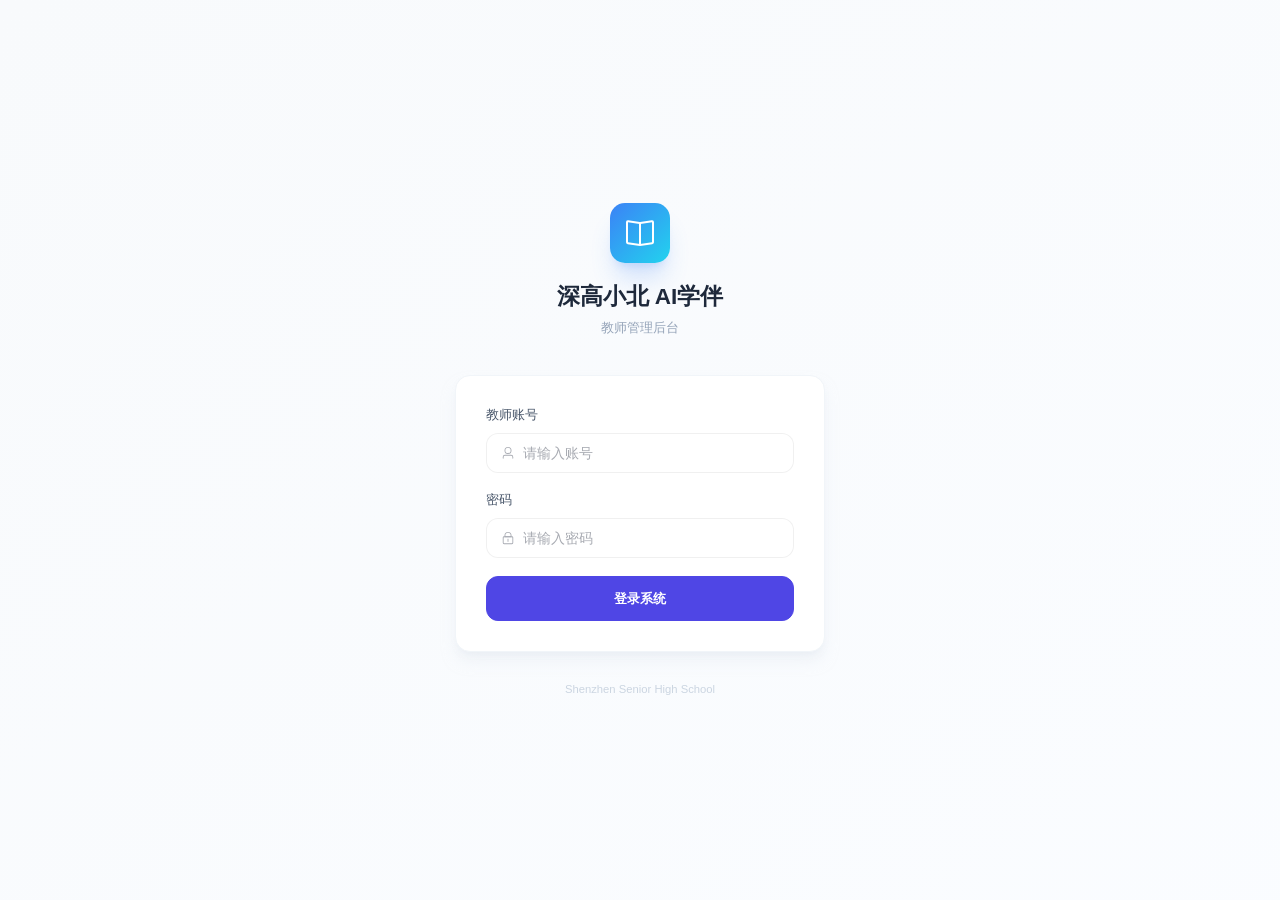
==== commit 4d6e1a98: "v8" ====
--- a/demo/index.html
+++ b/demo/index.html
@@ -5,9 +5,35 @@
   <meta name="viewport" content="width=device-width, initial-scale=1.0">
   <title>深高小北AI学伴 · 教师管理后台</title>
   <link rel="preconnect" href="https://fonts.googleapis.com">
-  <link href="https://fonts.googleapis.com/css2?family=JetBrains+Mono:wght@400;500;600&display=swap" rel="stylesheet">
-  <script type="module" crossorigin src="./assets/index-BTgBWctI.js"></script>
-  <link rel="stylesheet" crossorigin href="./assets/index-Bkv3wx44.css">
+  <link href="https://fonts.googleapis.com/css2?family=JetBrains+Mono:wght@400;500;600;700&display=swap" rel="stylesheet">
+  <style>
+    @font-face {
+      font-family: 'Alibaba PuHuiTi';
+      src: url('https://at.alicdn.com/t/webfont_6ipoqie56nt.woff2') format('woff2'),
+           url('https://at.alicdn.com/t/webfont_6ipoqie56nt.woff') format('woff');
+      font-weight: 400;
+      font-style: normal;
+      font-display: swap;
+    }
+    @font-face {
+      font-family: 'Alibaba PuHuiTi';
+      src: url('https://at.alicdn.com/t/webfont_exesdog9toj.woff2') format('woff2'),
+           url('https://at.alicdn.com/t/webfont_exesdog9toj.woff') format('woff');
+      font-weight: 500;
+      font-style: normal;
+      font-display: swap;
+    }
+    @font-face {
+      font-family: 'Alibaba PuHuiTi';
+      src: url('https://at.alicdn.com/t/webfont_4zh7k0atq0b.woff2') format('woff2'),
+           url('https://at.alicdn.com/t/webfont_4zh7k0atq0b.woff') format('woff');
+      font-weight: 700;
+      font-style: normal;
+      font-display: swap;
+    }
+  </style>
+  <script type="module" crossorigin src="./assets/index-BYXCQp54.js"></script>
+  <link rel="stylesheet" crossorigin href="./assets/index-D0NtNpFz.css">
 </head>
 <body>
   <div id="app"></div>
--- a/demo/assets/index-D0NtNpFz.css
+++ b/demo/assets/index-D0NtNpFz.css
@@ -0,0 +1 @@
+html,body{margin:0;padding:0;height:100%;font-family:Helvetica Neue,Helvetica,PingFang SC,Hiragino Sans GB,Microsoft YaHei,微软雅黑,Arial,sans-serif;-webkit-font-smoothing:antialiased}#app{height:100%}.page-enter-active,.page-leave-active{transition:opacity .2s,transform .2s}.page-enter-from{opacity:0;transform:translateY(8px)}.page-leave-to{opacity:0}:root{--el-color-white:#fff;--el-color-black:#000;--el-color-primary-rgb:64, 158, 255;--el-color-success-rgb:103, 194, 58;--el-color-warning-rgb:230, 162, 60;--el-color-danger-rgb:245, 108, 108;--el-color-error-rgb:245, 108, 108;--el-color-info-rgb:144, 147, 153;--el-font-size-extra-large:20px;--el-font-size-large:18px;--el-font-size-medium:16px;--el-font-size-base:14px;--el-font-size-small:13px;--el-font-size-extra-small:12px;--el-font-family:"Helvetica Neue", Helvetica, "PingFang SC", "Hiragino Sans GB", "Microsoft YaHei", "微软雅黑", Arial, sans-serif;--el-font-weight-primary:500;--el-font-line-height-primary:24px;--el-index-normal:1;--el-index-top:1000;--el-index-popper:2000;--el-border-radius-base:4px;--el-border-radius-small:2px;--el-border-radius-round:20px;--el-border-radius-circle:100%;--el-transition-duration:.3s;--el-transition-duration-fast:.2s;--el-transition-function-ease-in-out-bezier:cubic-bezier(.645, .045, .355, 1);--el-transition-function-fast-bezier:cubic-bezier(.23, 1, .32, 1);--el-transition-all:all var(--el-transition-duration) var(--el-transition-function-ease-in-out-bezier);--el-transition-fade:opacity var(--el-transition-duration) var(--el-transition-function-fast-bezier);--el-transition-md-fade:transform var(--el-transition-duration) var(--el-transition-function-fast-bezier), opacity var(--el-transition-duration) var(--el-transition-function-fast-bezier);--el-transition-fade-linear:opacity var(--el-transition-duration-fast) linear;--el-transition-border:border-color var(--el-transition-duration-fast) var(--el-transition-function-ease-in-out-bezier);--el-transition-box-shadow:box-shadow var(--el-transition-duration-fast) var(--el-transition-function-ease-in-out-bezier);--el-transition-color:color var(--el-transition-duration-fast) var(--el-transition-function-ease-in-out-bezier);--el-component-size-large:40px;--el-component-size:32px;--el-component-size-small:24px;--lightningcss-light:initial;--lightningcss-dark: ;color-scheme:light;--el-color-primary:#409eff;--el-color-primary-light-3:#79bbff;--el-color-primary-light-5:#a0cfff;--el-color-primary-light-7:#c6e2ff;--el-color-primary-light-8:#d9ecff;--el-color-primary-light-9:#ecf5ff;--el-color-primary-dark-2:#337ecc;--el-color-success:#67c23a;--el-color-success-light-3:#95d475;--el-color-success-light-5:#b3e19d;--el-color-success-light-7:#d1edc4;--el-color-success-light-8:#e1f3d8;--el-color-success-light-9:#f0f9eb;--el-color-success-dark-2:#529b2e;--el-color-warning:#e6a23c;--el-color-warning-light-3:#eebe77;--el-color-warning-light-5:#f3d19e;--el-color-warning-light-7:#f8e3c5;--el-color-warning-light-8:#faecd8;--el-color-warning-light-9:#fdf6ec;--el-color-warning-dark-2:#b88230;--el-color-danger:#f56c6c;--el-color-danger-light-3:#f89898;--el-color-danger-light-5:#fab6b6;--el-color-danger-light-7:#fcd3d3;--el-color-danger-light-8:#fde2e2;--el-color-danger-light-9:#fef0f0;--el-color-danger-dark-2:#c45656;--el-color-error:#f56c6c;--el-color-error-light-3:#f89898;--el-color-error-light-5:#fab6b6;--el-color-error-light-7:#fcd3d3;--el-color-error-light-8:#fde2e2;--el-color-error-light-9:#fef0f0;--el-color-error-dark-2:#c45656;--el-color-info:#909399;--el-color-info-light-3:#b1b3b8;--el-color-info-light-5:#c8c9cc;--el-color-info-light-7:#dedfe0;--el-color-info-light-8:#e9e9eb;--el-color-info-light-9:#f4f4f5;--el-color-info-dark-2:#73767a;--el-bg-color:#fff;--el-bg-color-page:#f2f3f5;--el-bg-color-overlay:#fff;--el-text-color-primary:#303133;--el-text-color-regular:#606266;--el-text-color-secondary:#909399;--el-text-color-placeholder:#a8abb2;--el-text-color-disabled:#c0c4cc;--el-border-color:#dcdfe6;--el-border-color-light:#e4e7ed;--el-border-color-lighter:#ebeef5;--el-border-color-extra-light:#f2f6fc;--el-border-color-dark:#d4d7de;--el-border-color-darker:#cdd0d6;--el-fill-color:#f0f2f5;--el-fill-color-light:#f5f7fa;--el-fill-color-lighter:#fafafa;--el-fill-color-extra-light:#fafcff;--el-fill-color-dark:#ebedf0;--el-fill-color-darker:#e6e8eb;--el-fill-color-blank:#fff;--el-box-shadow:0px 12px 32px 4px #0000000a, 0px 8px 20px #00000014;--el-box-shadow-light:0px 0px 12px #0000001f;--el-box-shadow-lighter:0px 0px 6px #0000001f;--el-box-shadow-dark:0px 16px 48px 16px #00000014, 0px 12px 32px #0000001f, 0px 8px 16px -8px #00000029;--el-disabled-bg-color:var(--el-fill-color-light);--el-disabled-text-color:var(--el-text-color-placeholder);--el-disabled-border-color:var(--el-border-color-light);--el-overlay-color:#000c;--el-overlay-color-light:#000000b3;--el-overlay-color-lighter:#00000080;--el-mask-color:#ffffffe6;--el-mask-color-extra-light:#ffffff4d;--el-border-width:1px;--el-border-style:solid;--el-border-color-hover:var(--el-text-color-disabled);--el-border:var(--el-border-width) var(--el-border-style) var(--el-border-color);--el-svg-monochrome-grey:var(--el-border-color)}.fade-in-linear-enter-active,.fade-in-linear-leave-active{transition:var(--el-transition-fade-linear)}.fade-in-linear-enter-from,.fade-in-linear-leave-to{opacity:0}.el-fade-in-linear-enter-active,.el-fade-in-linear-leave-active{transition:var(--el-transition-fade-linear)}.el-fade-in-linear-enter-from,.el-fade-in-linear-leave-to{opacity:0}.el-fade-in-enter-active,.el-fade-in-leave-active{transition:all var(--el-transition-duration) cubic-bezier(.55,0,.1,1)}.el-fade-in-enter-from,.el-fade-in-leave-active{opacity:0}.el-zoom-in-center-enter-active,.el-zoom-in-center-leave-active{transition:all var(--el-transition-duration) cubic-bezier(.55,0,.1,1)}.el-zoom-in-center-enter-from,.el-zoom-in-center-leave-active{opacity:0;transform:scaleX(0)}.el-zoom-in-top-enter-active,.el-zoom-in-top-leave-active{opacity:1;transition:var(--el-transition-md-fade);transform-origin:top;transform:scaleY(1)}.el-zoom-in-top-enter-active[data-popper-placement^=top],.el-zoom-in-top-leave-active[data-popper-placement^=top]{transform-origin:bottom}.el-zoom-in-top-enter-from,.el-zoom-in-top-leave-active{opacity:0;transform:scaleY(0)}.el-zoom-in-bottom-enter-active,.el-zoom-in-bottom-leave-active{opacity:1;transition:var(--el-transition-md-fade);transform-origin:bottom;transform:scaleY(1)}.el-zoom-in-bottom-enter-from,.el-zoom-in-bottom-leave-active{opacity:0;transform:scaleY(0)}.el-zoom-in-left-enter-active,.el-zoom-in-left-leave-active{opacity:1;transition:var(--el-transition-md-fade);transform-origin:0 0;transform:scale(1)}.el-zoom-in-left-enter-from,.el-zoom-in-left-leave-active{opacity:0;transform:scale(.45)}.collapse-transition{transition:var(--el-transition-duration) height ease-in-out,var(--el-transition-duration) padding-top ease-in-out,var(--el-transition-duration) padding-bottom ease-in-out}.el-collapse-transition-leave-active,.el-collapse-transition-enter-active{transition:var(--el-transition-duration) max-height ease-in-out,var(--el-transition-duration) padding-top ease-in-out,var(--el-transition-duration) padding-bottom ease-in-out}.horizontal-collapse-transition{transition:var(--el-transition-duration) width ease-in-out,var(--el-transition-duration) padding-left ease-in-out,var(--el-transition-duration) padding-right ease-in-out}.el-list-enter-active,.el-list-leave-active{transition:all 1s}.el-list-enter-from,.el-list-leave-to{opacity:0;transform:translateY(-30px)}.el-list-leave-active{position:absolute!important}.el-opacity-transition{transition:opacity var(--el-transition-duration) cubic-bezier(.55,0,.1,1)}.el-icon--right{margin-left:5px}.el-icon--left{margin-right:5px}@keyframes rotating{0%{transform:rotate(0)}to{transform:rotate(360deg)}}.el-icon{--color:inherit;fill:currentColor;width:1em;height:1em;color:var(--color);line-height:1em;font-size:inherit;justify-content:center;align-items:center;display:inline-flex;position:relative}.el-icon.is-loading{animation:2s linear infinite rotating}.el-icon svg{width:1em;height:1em}.el-affix--fixed{position:fixed}.el-alert{--el-alert-padding:8px 16px;--el-alert-border-radius-base:var(--el-border-radius-base);--el-alert-title-font-size:14px;--el-alert-title-with-description-font-size:16px;--el-alert-description-font-size:14px;--el-alert-close-font-size:16px;--el-alert-close-customed-font-size:14px;--el-alert-icon-size:16px;--el-alert-icon-large-size:28px;width:100%;padding:var(--el-alert-padding);box-sizing:border-box;border-radius:var(--el-alert-border-radius-base);background-color:var(--el-color-white);opacity:1;transition:opacity var(--el-transition-duration-fast);align-items:center;margin:0;display:flex;position:relative;overflow:hidden}.el-alert.is-light .el-alert__close-btn{color:var(--el-text-color-placeholder)}.el-alert.is-dark .el-alert__close-btn,.el-alert.is-dark .el-alert__description{color:var(--el-color-white)}.el-alert.is-center{justify-content:center}.el-alert--primary{--el-alert-bg-color:var(--el-color-primary-light-9)}.el-alert--primary.is-light{background-color:var(--el-alert-bg-color);color:var(--el-color-primary)}.el-alert--primary.is-light .el-alert__description{color:var(--el-color-primary)}.el-alert--primary.is-dark{background-color:var(--el-color-primary);color:var(--el-color-white)}.el-alert--success{--el-alert-bg-color:var(--el-color-success-light-9)}.el-alert--success.is-light{background-color:var(--el-alert-bg-color);color:var(--el-color-success)}.el-alert--success.is-light .el-alert__description{color:var(--el-color-success)}.el-alert--success.is-dark{background-color:var(--el-color-success);color:var(--el-color-white)}.el-alert--info{--el-alert-bg-color:var(--el-color-info-light-9)}.el-alert--info.is-light{background-color:var(--el-alert-bg-color);color:var(--el-color-info)}.el-alert--info.is-light .el-alert__description{color:var(--el-color-info)}.el-alert--info.is-dark{background-color:var(--el-color-info);color:var(--el-color-white)}.el-alert--warning{--el-alert-bg-color:var(--el-color-warning-light-9)}.el-alert--warning.is-light{background-color:var(--el-alert-bg-color);color:var(--el-color-warning)}.el-alert--warning.is-light .el-alert__description{color:var(--el-color-warning)}.el-alert--warning.is-dark{background-color:var(--el-color-warning);color:var(--el-color-white)}.el-alert--error{--el-alert-bg-color:var(--el-color-error-light-9)}.el-alert--error.is-light{background-color:var(--el-alert-bg-color);color:var(--el-color-error)}.el-alert--error.is-light .el-alert__description{color:var(--el-color-error)}.el-alert--error.is-dark{background-color:var(--el-color-error);color:var(--el-color-white)}.el-alert__content{flex-direction:column;gap:4px;display:flex}.el-alert .el-alert__icon{font-size:var(--el-alert-icon-size);width:var(--el-alert-icon-size);margin-right:8px}.el-alert .el-alert__icon.is-big{font-size:var(--el-alert-icon-large-size);width:var(--el-alert-icon-large-size);margin-right:12px}.el-alert__title{font-size:var(--el-alert-title-font-size);line-height:24px}.el-alert__title.with-description{font-size:var(--el-alert-title-with-description-font-size)}.el-alert .el-alert__description{font-size:var(--el-alert-description-font-size);margin:0}.el-alert .el-alert__close-btn{font-size:var(--el-alert-close-font-size);opacity:1;cursor:pointer;position:absolute;top:12px;right:16px}.el-alert .el-alert__close-btn.is-customed{font-style:normal;font-size:var(--el-alert-close-customed-font-size);line-height:24px;top:8px}.el-alert-fade-enter-from,.el-alert-fade-leave-active{opacity:0}.el-aside{box-sizing:border-box;width:var(--el-aside-width,300px);flex-shrink:0;overflow:auto}.el-autocomplete{--el-input-text-color:var(--el-text-color-regular);--el-input-border:var(--el-border);--el-input-hover-border:var(--el-border-color-hover);--el-input-focus-border:var(--el-color-primary);--el-input-transparent-border:0 0 0 1px transparent inset;--el-input-border-color:var(--el-border-color);--el-input-border-radius:var(--el-border-radius-base);--el-input-bg-color:var(--el-fill-color-blank);--el-input-icon-color:var(--el-text-color-placeholder);--el-input-placeholder-color:var(--el-text-color-placeholder);--el-input-hover-border-color:var(--el-border-color-hover);--el-input-clear-hover-color:var(--el-text-color-secondary);--el-input-focus-border-color:var(--el-color-primary);--el-input-width:100%;width:var(--el-input-width);display:inline-block;position:relative}.el-autocomplete__popper.el-popper{background:var(--el-bg-color-overlay);border:1px solid var(--el-border-color-light);box-shadow:var(--el-box-shadow-light)}.el-autocomplete__popper.el-popper .el-popper__arrow:before{border:1px solid var(--el-border-color-light)}.el-autocomplete__popper.el-popper[data-popper-placement^=top] .el-popper__arrow:before{border-top-color:#0000;border-left-color:#0000}.el-autocomplete__popper.el-popper[data-popper-placement^=bottom] .el-popper__arrow:before{border-bottom-color:#0000;border-right-color:#0000}.el-autocomplete__popper.el-popper[data-popper-placement^=left] .el-popper__arrow:before{border-bottom-color:#0000;border-left-color:#0000}.el-autocomplete__popper.el-popper[data-popper-placement^=right] .el-popper__arrow:before{border-top-color:#0000;border-right-color:#0000}.el-autocomplete-suggestion{border-radius:var(--el-border-radius-base);box-sizing:border-box}.el-autocomplete-suggestion__header{border-bottom:1px solid var(--el-border-color-lighter);padding:10px}.el-autocomplete-suggestion__footer{border-top:1px solid var(--el-border-color-lighter);padding:10px}.el-autocomplete-suggestion__wrap{box-sizing:border-box;max-height:280px;padding:10px 0}.el-autocomplete-suggestion__list{margin:0;padding:0}.el-autocomplete-suggestion li{cursor:pointer;color:var(--el-text-color-regular);line-height:34px;font-size:var(--el-font-size-base);text-align:left;text-overflow:ellipsis;white-space:nowrap;margin:0;padding:0 20px;list-style:none;overflow:hidden}.el-autocomplete-suggestion li:hover,.el-autocomplete-suggestion li.highlighted{background-color:var(--el-fill-color-light)}.el-autocomplete-suggestion li.divider{border-top:1px solid var(--el-color-black);margin-top:6px}.el-autocomplete-suggestion li.divider:last-child{margin-bottom:-6px}.el-autocomplete-suggestion.is-loading li{cursor:default;height:100px;color:var(--el-text-color-secondary);justify-content:center;align-items:center;font-size:20px;display:flex}.el-autocomplete-suggestion.is-loading li:hover{background-color:var(--el-bg-color-overlay)}.el-avatar{--el-avatar-text-color:var(--el-color-white);--el-avatar-bg-color:var(--el-text-color-disabled);--el-avatar-text-size:14px;--el-avatar-icon-size:18px;--el-avatar-border-radius:var(--el-border-radius-base);--el-avatar-size-large:56px;--el-avatar-size:40px;--el-avatar-size-small:24px;box-sizing:border-box;text-align:center;color:var(--el-avatar-text-color);background:var(--el-avatar-bg-color);width:var(--el-avatar-size);height:var(--el-avatar-size);font-size:var(--el-avatar-text-size);outline:none;justify-content:center;align-items:center;display:inline-flex;overflow:hidden}.el-avatar>img{width:100%;height:100%;display:block}.el-avatar--circle{border-radius:50%}.el-avatar--square{border-radius:var(--el-avatar-border-radius)}.el-avatar--icon{font-size:var(--el-avatar-icon-size)}.el-avatar--small{--el-avatar-size:24px}.el-avatar--large{--el-avatar-size:56px}.el-avatar-group{--el-avatar-group-item-gap:-8px;--el-avatar-group-collapse-item-gap:4px;display:inline-flex}.el-avatar-group .el-avatar{border:1px solid var(--el-border-color-extra-light)}.el-avatar-group .el-avatar:not(:first-child){margin-left:var(--el-avatar-group-item-gap)}.el-avatar-group__collapse-avatars{--el-avatar-group-item-gap:-8px;--el-avatar-group-collapse-item-gap:4px}.el-avatar-group__collapse-avatars .el-avatar:not(:first-child){margin-left:var(--el-avatar-group-collapse-item-gap)}.el-backtop{--el-backtop-bg-color:var(--el-bg-color-overlay);--el-backtop-text-color:var(--el-color-primary);--el-backtop-hover-bg-color:var(--el-border-color-extra-light);background-color:var(--el-backtop-bg-color);width:40px;height:40px;color:var(--el-backtop-text-color);box-shadow:var(--el-box-shadow-lighter);cursor:pointer;z-index:5;border-radius:50%;justify-content:center;align-items:center;font-size:20px;display:flex;position:fixed}.el-backtop:hover{background-color:var(--el-backtop-hover-bg-color)}.el-backtop__icon{font-size:20px}.el-badge{--el-badge-bg-color:var(--el-color-danger);--el-badge-radius:10px;--el-badge-font-size:12px;--el-badge-padding:6px;--el-badge-size:18px;vertical-align:middle;width:fit-content;display:inline-block;position:relative}.el-badge__content{background-color:var(--el-badge-bg-color);border-radius:var(--el-badge-radius);color:var(--el-color-white);font-size:var(--el-badge-font-size);height:var(--el-badge-size);padding:0 var(--el-badge-padding);white-space:nowrap;border:1px solid var(--el-bg-color);justify-content:center;align-items:center;display:inline-flex}.el-badge__content.is-fixed{top:0;right:calc(1px + var(--el-badge-size) / 2);z-index:var(--el-index-normal);position:absolute;transform:translateY(-50%)translate(100%)}.el-badge__content.is-fixed.is-dot{right:5px}.el-badge__content.is-dot{border-radius:50%;width:8px;height:8px;padding:0;right:0}.el-badge__content.is-hide-zero{display:none}.el-badge__content--primary{background-color:var(--el-color-primary)}.el-badge__content--success{background-color:var(--el-color-success)}.el-badge__content--warning{background-color:var(--el-color-warning)}.el-badge__content--info{background-color:var(--el-color-info)}.el-badge__content--danger{background-color:var(--el-color-danger)}.el-breadcrumb__separator{color:var(--el-text-color-placeholder);margin:0 9px;font-weight:700}.el-breadcrumb__separator.el-icon{margin:0 6px;font-weight:400}.el-breadcrumb__separator.el-icon svg{vertical-align:middle}.el-breadcrumb__item{float:left;align-items:center;display:inline-flex}.el-breadcrumb__inner{color:var(--el-text-color-regular)}.el-breadcrumb__inner.is-link,.el-breadcrumb__inner a{transition:var(--el-transition-color);color:var(--el-text-color-primary);font-weight:700;text-decoration:none}.el-breadcrumb__inner.is-link:hover,.el-breadcrumb__inner a:hover{color:var(--el-color-primary);cursor:pointer}.el-breadcrumb__item:last-child .el-breadcrumb__inner,.el-breadcrumb__item:last-child .el-breadcrumb__inner:hover,.el-breadcrumb__item:last-child .el-breadcrumb__inner a,.el-breadcrumb__item:last-child .el-breadcrumb__inner a:hover{color:var(--el-text-color-regular);cursor:text;font-weight:400}.el-breadcrumb__item:last-child .el-breadcrumb__separator{display:none}.el-breadcrumb{font-size:14px;line-height:1}.el-breadcrumb:before,.el-breadcrumb:after{content:"";display:table}.el-breadcrumb:after{clear:both}.el-button-group>.el-button+.el-button{margin-left:0}.el-button-group>.el-button:first-child:last-child{border-top-right-radius:var(--el-border-radius-base);border-bottom-right-radius:var(--el-border-radius-base);border-top-left-radius:var(--el-border-radius-base);border-bottom-left-radius:var(--el-border-radius-base)}.el-button-group>.el-button:first-child:last-child.is-round{border-radius:var(--el-border-radius-round)}.el-button-group>.el-button:first-child:last-child.is-circle{border-radius:50%}.el-button-group>.el-button:not(:first-child):not(:last-child){border-radius:0}.el-button-group>.el-button:hover,.el-button-group>.el-button:focus,.el-button-group>.el-button:active,.el-button-group>.el-button.is-active{z-index:1}.el-button-group--horizontal{vertical-align:middle;display:inline-block}.el-button-group--horizontal:before,.el-button-group--horizontal:after{content:"";display:table}.el-button-group--horizontal:after{clear:both}.el-button-group--horizontal>.el-button{float:left;position:relative}.el-button-group--horizontal>.el-button:first-child{border-top-right-radius:0;border-bottom-right-radius:0}.el-button-group--horizontal>.el-button:last-child{border-top-left-radius:0;border-bottom-left-radius:0}.el-button-group--horizontal>.el-button:not(:last-child){margin-right:-1px}.el-button-group--horizontal .el-button--primary:first-child{border-right-color:var(--el-button-divide-border-color)}.el-button-group--horizontal .el-button--primary:last-child{border-left-color:var(--el-button-divide-border-color)}.el-button-group--horizontal .el-button--primary:not(:first-child):not(:last-child){border-left-color:var(--el-button-divide-border-color);border-right-color:var(--el-button-divide-border-color)}.el-button-group--horizontal .el-button--success:first-child{border-right-color:var(--el-button-divide-border-color)}.el-button-group--horizontal .el-button--success:last-child{border-left-color:var(--el-button-divide-border-color)}.el-button-group--horizontal .el-button--success:not(:first-child):not(:last-child){border-left-color:var(--el-button-divide-border-color);border-right-color:var(--el-button-divide-border-color)}.el-button-group--horizontal .el-button--warning:first-child{border-right-color:var(--el-button-divide-border-color)}.el-button-group--horizontal .el-button--warning:last-child{border-left-color:var(--el-button-divide-border-color)}.el-button-group--horizontal .el-button--warning:not(:first-child):not(:last-child){border-left-color:var(--el-button-divide-border-color);border-right-color:var(--el-button-divide-border-color)}.el-button-group--horizontal .el-button--danger:first-child{border-right-color:var(--el-button-divide-border-color)}.el-button-group--horizontal .el-button--danger:last-child{border-left-color:var(--el-button-divide-border-color)}.el-button-group--horizontal .el-button--danger:not(:first-child):not(:last-child){border-left-color:var(--el-button-divide-border-color);border-right-color:var(--el-button-divide-border-color)}.el-button-group--horizontal .el-button--info:first-child{border-right-color:var(--el-button-divide-border-color)}.el-button-group--horizontal .el-button--info:last-child{border-left-color:var(--el-button-divide-border-color)}.el-button-group--horizontal .el-button--info:not(:first-child):not(:last-child){border-left-color:var(--el-button-divide-border-color);border-right-color:var(--el-button-divide-border-color)}.el-button-group--horizontal>.el-dropdown>.el-button{border-left-color:var(--el-button-divide-border-color);border-top-left-radius:0;border-bottom-left-radius:0}.el-button-group--vertical{flex-direction:column;align-items:stretch;display:inline-flex}.el-button-group--vertical>.el-button{margin-top:-1px}.el-button-group--vertical>.el-button:first-child{border-bottom-right-radius:0;border-bottom-left-radius:0}.el-button-group--vertical>.el-button:last-child{border-top-left-radius:0;border-top-right-radius:0}.el-button-group--vertical>.el-dropdown{margin-top:-1px}.el-button-group--vertical>.el-dropdown>.el-button{border-left-color:var(--el-button-divide-border-color);border-top-left-radius:0;border-top-right-radius:0}.el-button-group--vertical .el-button--primary:first-child{border-bottom-color:var(--el-button-divide-border-color)}.el-button-group--vertical .el-button--primary:last-child{border-top-color:var(--el-button-divide-border-color)}.el-button-group--vertical .el-button--primary:not(:first-child):not(:last-child){border-top-color:var(--el-button-divide-border-color);border-bottom-color:var(--el-button-divide-border-color)}.el-button-group--vertical .el-button--success:first-child{border-bottom-color:var(--el-button-divide-border-color)}.el-button-group--vertical .el-button--success:last-child{border-top-color:var(--el-button-divide-border-color)}.el-button-group--vertical .el-button--success:not(:first-child):not(:last-child){border-top-color:var(--el-button-divide-border-color);border-bottom-color:var(--el-button-divide-border-color)}.el-button-group--vertical .el-button--warning:first-child{border-bottom-color:var(--el-button-divide-border-color)}.el-button-group--vertical .el-button--warning:last-child{border-top-color:var(--el-button-divide-border-color)}.el-button-group--vertical .el-button--warning:not(:first-child):not(:last-child){border-top-color:var(--el-button-divide-border-color);border-bottom-color:var(--el-button-divide-border-color)}.el-button-group--vertical .el-button--danger:first-child{border-bottom-color:var(--el-button-divide-border-color)}.el-button-group--vertical .el-button--danger:last-child{border-top-color:var(--el-button-divide-border-color)}.el-button-group--vertical .el-button--danger:not(:first-child):not(:last-child){border-top-color:var(--el-button-divide-border-color);border-bottom-color:var(--el-button-divide-border-color)}.el-button-group--vertical .el-button--info:first-child{border-bottom-color:var(--el-button-divide-border-color)}.el-button-group--vertical .el-button--info:last-child{border-top-color:var(--el-button-divide-border-color)}.el-button-group--vertical .el-button--info:not(:first-child):not(:last-child){border-top-color:var(--el-button-divide-border-color);border-bottom-color:var(--el-button-divide-border-color)}.el-button{--el-button-font-weight:var(--el-font-weight-primary);--el-button-border-color:var(--el-border-color);--el-button-bg-color:var(--el-fill-color-blank);--el-button-text-color:var(--el-text-color-regular);--el-button-disabled-text-color:var(--el-disabled-text-color);--el-button-disabled-bg-color:var(--el-fill-color-blank);--el-button-disabled-border-color:var(--el-border-color-light);--el-button-divide-border-color:#ffffff80;--el-button-hover-text-color:var(--el-color-primary);--el-button-hover-bg-color:var(--el-color-primary-light-9);--el-button-hover-border-color:var(--el-color-primary-light-7);--el-button-active-text-color:var(--el-button-hover-text-color);--el-button-active-border-color:var(--el-color-primary);--el-button-active-bg-color:var(--el-button-hover-bg-color);--el-button-outline-color:var(--el-color-primary-light-5);--el-button-hover-link-text-color:var(--el-text-color-secondary);--el-button-active-color:var(--el-text-color-primary);white-space:nowrap;cursor:pointer;height:32px;color:var(--el-button-text-color);text-align:center;box-sizing:border-box;line-height:1;font-weight:var(--el-button-font-weight);-webkit-user-select:none;user-select:none;vertical-align:middle;-webkit-appearance:none;background-color:var(--el-button-bg-color);border:var(--el-border);border-color:var(--el-button-border-color);outline:none;justify-content:center;align-items:center;transition:all .1s;display:inline-flex}.el-button:hover{color:var(--el-button-hover-text-color);border-color:var(--el-button-hover-border-color);background-color:var(--el-button-hover-bg-color);outline:none}.el-button:active{color:var(--el-button-active-text-color);border-color:var(--el-button-active-border-color);background-color:var(--el-button-active-bg-color);outline:none}.el-button:focus-visible{outline:2px solid var(--el-button-outline-color);outline-offset:1px;transition:outline-offset,outline}.el-button>span{align-items:center;display:inline-flex}.el-button+.el-button{margin-left:12px}.el-button{font-size:var(--el-font-size-base);border-radius:var(--el-border-radius-base);padding:8px 15px}.el-button.is-round{padding:8px 15px}.el-button::-moz-focus-inner{border:0}.el-button [class*=el-icon]+span{margin-left:6px}.el-button [class*=el-icon] svg{vertical-align:bottom}.el-button.is-plain{--el-button-hover-text-color:var(--el-color-primary);--el-button-hover-bg-color:var(--el-fill-color-blank);--el-button-hover-border-color:var(--el-color-primary)}.el-button.is-active{color:var(--el-button-active-text-color);border-color:var(--el-button-active-border-color);background-color:var(--el-button-active-bg-color);outline:none}.el-button.is-disabled,.el-button.is-disabled:hover{color:var(--el-button-disabled-text-color);cursor:not-allowed;background-image:none;background-color:var(--el-button-disabled-bg-color);border-color:var(--el-button-disabled-border-color)}.el-button.is-loading{pointer-events:none;position:relative}.el-button.is-loading:before{z-index:1;pointer-events:none;content:"";border-radius:inherit;background-color:var(--el-mask-color-extra-light);position:absolute;top:-1px;bottom:-1px;left:-1px;right:-1px}.el-button.is-round{border-radius:var(--el-border-radius-round)}.el-button.is-dashed{--el-button-hover-text-color:var(--el-color-primary);--el-button-hover-bg-color:var(--el-fill-color-blank);--el-button-hover-border-color:var(--el-color-primary);border-style:dashed}.el-button.is-circle{border-radius:50%;width:32px;padding:8px}.el-button.is-text{color:var(--el-button-text-color);background-color:#0000;border:0 solid #0000}.el-button.is-text.is-disabled{color:var(--el-button-disabled-text-color);background-color:#0000!important}.el-button.is-text:not(.is-disabled):hover{background-color:var(--el-fill-color-light)}.el-button.is-text:not(.is-disabled):focus-visible{outline:2px solid var(--el-button-outline-color);outline-offset:1px;transition:outline-offset,outline}.el-button.is-text:not(.is-disabled):active{background-color:var(--el-fill-color)}.el-button.is-text:not(.is-disabled).is-has-bg{background-color:var(--el-fill-color-light)}.el-button.is-text:not(.is-disabled).is-has-bg:hover{background-color:var(--el-fill-color)}.el-button.is-text:not(.is-disabled).is-has-bg:active{background-color:var(--el-fill-color-dark)}.el-button__text--expand{letter-spacing:.3em;margin-right:-.3em}.el-button.is-link{color:var(--el-button-text-color);background:0 0;border-color:#0000;height:auto;padding:2px}.el-button.is-link:hover{color:var(--el-button-hover-link-text-color)}.el-button.is-link.is-disabled{color:var(--el-button-disabled-text-color);background-color:#0000!important;border-color:#0000!important}.el-button.is-link:not(.is-disabled):hover{background-color:#0000;border-color:#0000}.el-button.is-link:not(.is-disabled):active{color:var(--el-button-active-color);background-color:#0000;border-color:#0000}.el-button--text{color:var(--el-color-primary);background:0 0;border-color:#0000;padding-left:0;padding-right:0}.el-button--text.is-disabled{color:var(--el-button-disabled-text-color);background-color:#0000!important;border-color:#0000!important}.el-button--text:not(.is-disabled):hover{color:var(--el-color-primary-light-3);background-color:#0000;border-color:#0000}.el-button--text:not(.is-disabled):active{color:var(--el-color-primary-dark-2);background-color:#0000;border-color:#0000}.el-button__link--expand{letter-spacing:.3em;margin-right:-.3em}.el-button--primary{--el-button-text-color:var(--el-color-white);--el-button-bg-color:var(--el-color-primary);--el-button-border-color:var(--el-color-primary);--el-button-outline-color:var(--el-color-primary-light-5);--el-button-active-color:var(--el-color-primary-dark-2);--el-button-hover-text-color:var(--el-color-white);--el-button-hover-link-text-color:var(--el-color-primary-light-5);--el-button-hover-bg-color:var(--el-color-primary-light-3);--el-button-hover-border-color:var(--el-color-primary-light-3);--el-button-active-bg-color:var(--el-color-primary-dark-2);--el-button-active-border-color:var(--el-color-primary-dark-2);--el-button-disabled-text-color:var(--el-color-white);--el-button-disabled-bg-color:var(--el-color-primary-light-5);--el-button-disabled-border-color:var(--el-color-primary-light-5)}.el-button--primary.is-plain,.el-button--primary.is-text,.el-button--primary.is-link{--el-button-text-color:var(--el-color-primary);--el-button-bg-color:var(--el-color-primary-light-9);--el-button-border-color:var(--el-color-primary-light-5);--el-button-hover-text-color:var(--el-color-white);--el-button-hover-bg-color:var(--el-color-primary);--el-button-hover-border-color:var(--el-color-primary);--el-button-active-text-color:var(--el-color-white)}.el-button--primary.is-plain.is-disabled,.el-button--primary.is-plain.is-disabled:hover,.el-button--primary.is-plain.is-disabled:focus,.el-button--primary.is-plain.is-disabled:active,.el-button--primary.is-text.is-disabled,.el-button--primary.is-text.is-disabled:hover,.el-button--primary.is-text.is-disabled:focus,.el-button--primary.is-text.is-disabled:active,.el-button--primary.is-link.is-disabled,.el-button--primary.is-link.is-disabled:hover,.el-button--primary.is-link.is-disabled:focus,.el-button--primary.is-link.is-disabled:active{color:var(--el-color-primary-light-5);background-color:var(--el-color-primary-light-9);border-color:var(--el-color-primary-light-8)}.el-button--primary.is-dashed{--el-button-text-color:var(--el-color-primary);--el-button-bg-color:var(--el-color-primary-light-9);--el-button-border-color:var(--el-color-primary-light-5);--el-button-hover-text-color:var(--el-color-primary);--el-button-hover-bg-color:var(--el-color-primary-light-9);--el-button-hover-border-color:var(--el-color-primary-light-3);--el-button-active-text-color:var(--el-color-primary-dark-2);--el-button-active-bg-color:var(--el-color-primary-light-9);--el-button-active-border-color:var(--el-color-primary-dark-2)}.el-button--primary.is-dashed.is-disabled,.el-button--primary.is-dashed.is-disabled:hover,.el-button--primary.is-dashed.is-disabled:focus,.el-button--primary.is-dashed.is-disabled:active{color:var(--el-color-primary-light-5);background-color:var(--el-color-primary-light-9);border-color:var(--el-color-primary-light-8)}.el-button--success{--el-button-text-color:var(--el-color-white);--el-button-bg-color:var(--el-color-success);--el-button-border-color:var(--el-color-success);--el-button-outline-color:var(--el-color-success-light-5);--el-button-active-color:var(--el-color-success-dark-2);--el-button-hover-text-color:var(--el-color-white);--el-button-hover-link-text-color:var(--el-color-success-light-5);--el-button-hover-bg-color:var(--el-color-success-light-3);--el-button-hover-border-color:var(--el-color-success-light-3);--el-button-active-bg-color:var(--el-color-success-dark-2);--el-button-active-border-color:var(--el-color-success-dark-2);--el-button-disabled-text-color:var(--el-color-white);--el-button-disabled-bg-color:var(--el-color-success-light-5);--el-button-disabled-border-color:var(--el-color-success-light-5)}.el-button--success.is-plain,.el-button--success.is-text,.el-button--success.is-link{--el-button-text-color:var(--el-color-success);--el-button-bg-color:var(--el-color-success-light-9);--el-button-border-color:var(--el-color-success-light-5);--el-button-hover-text-color:var(--el-color-white);--el-button-hover-bg-color:var(--el-color-success);--el-button-hover-border-color:var(--el-color-success);--el-button-active-text-color:var(--el-color-white)}.el-button--success.is-plain.is-disabled,.el-button--success.is-plain.is-disabled:hover,.el-button--success.is-plain.is-disabled:focus,.el-button--success.is-plain.is-disabled:active,.el-button--success.is-text.is-disabled,.el-button--success.is-text.is-disabled:hover,.el-button--success.is-text.is-disabled:focus,.el-button--success.is-text.is-disabled:active,.el-button--success.is-link.is-disabled,.el-button--success.is-link.is-disabled:hover,.el-button--success.is-link.is-disabled:focus,.el-button--success.is-link.is-disabled:active{color:var(--el-color-success-light-5);background-color:var(--el-color-success-light-9);border-color:var(--el-color-success-light-8)}.el-button--success.is-dashed{--el-button-text-color:var(--el-color-success);--el-button-bg-color:var(--el-color-success-light-9);--el-button-border-color:var(--el-color-success-light-5);--el-button-hover-text-color:var(--el-color-success);--el-button-hover-bg-color:var(--el-color-success-light-9);--el-button-hover-border-color:var(--el-color-success-light-3);--el-button-active-text-color:var(--el-color-success-dark-2);--el-button-active-bg-color:var(--el-color-success-light-9);--el-button-active-border-color:var(--el-color-success-dark-2)}.el-button--success.is-dashed.is-disabled,.el-button--success.is-dashed.is-disabled:hover,.el-button--success.is-dashed.is-disabled:focus,.el-button--success.is-dashed.is-disabled:active{color:var(--el-color-success-light-5);background-color:var(--el-color-success-light-9);border-color:var(--el-color-success-light-8)}.el-button--warning{--el-button-text-color:var(--el-color-white);--el-button-bg-color:var(--el-color-warning);--el-button-border-color:var(--el-color-warning);--el-button-outline-color:var(--el-color-warning-light-5);--el-button-active-color:var(--el-color-warning-dark-2);--el-button-hover-text-color:var(--el-color-white);--el-button-hover-link-text-color:var(--el-color-warning-light-5);--el-button-hover-bg-color:var(--el-color-warning-light-3);--el-button-hover-border-color:var(--el-color-warning-light-3);--el-button-active-bg-color:var(--el-color-warning-dark-2);--el-button-active-border-color:var(--el-color-warning-dark-2);--el-button-disabled-text-color:var(--el-color-white);--el-button-disabled-bg-color:var(--el-color-warning-light-5);--el-button-disabled-border-color:var(--el-color-warning-light-5)}.el-button--warning.is-plain,.el-button--warning.is-text,.el-button--warning.is-link{--el-button-text-color:var(--el-color-warning);--el-button-bg-color:var(--el-color-warning-light-9);--el-button-border-color:var(--el-color-warning-light-5);--el-button-hover-text-color:var(--el-color-white);--el-button-hover-bg-color:var(--el-color-warning);--el-button-hover-border-color:var(--el-color-warning);--el-button-active-text-color:var(--el-color-white)}.el-button--warning.is-plain.is-disabled,.el-button--warning.is-plain.is-disabled:hover,.el-button--warning.is-plain.is-disabled:focus,.el-button--warning.is-plain.is-disabled:active,.el-button--warning.is-text.is-disabled,.el-button--warning.is-text.is-disabled:hover,.el-button--warning.is-text.is-disabled:focus,.el-button--warning.is-text.is-disabled:active,.el-button--warning.is-link.is-disabled,.el-button--warning.is-link.is-disabled:hover,.el-button--warning.is-link.is-disabled:focus,.el-button--warning.is-link.is-disabled:active{color:var(--el-color-warning-light-5);background-color:var(--el-color-warning-light-9);border-color:var(--el-color-warning-light-8)}.el-button--warning.is-dashed{--el-button-text-color:var(--el-color-warning);--el-button-bg-color:var(--el-color-warning-light-9);--el-button-border-color:var(--el-color-warning-light-5);--el-button-hover-text-color:var(--el-color-warning);--el-button-hover-bg-color:var(--el-color-warning-light-9);--el-button-hover-border-color:var(--el-color-warning-light-3);--el-button-active-text-color:var(--el-color-warning-dark-2);--el-button-active-bg-color:var(--el-color-warning-light-9);--el-button-active-border-color:var(--el-color-warning-dark-2)}.el-button--warning.is-dashed.is-disabled,.el-button--warning.is-dashed.is-disabled:hover,.el-button--warning.is-dashed.is-disabled:focus,.el-button--warning.is-dashed.is-disabled:active{color:var(--el-color-warning-light-5);background-color:var(--el-color-warning-light-9);border-color:var(--el-color-warning-light-8)}.el-button--danger{--el-button-text-color:var(--el-color-white);--el-button-bg-color:var(--el-color-danger);--el-button-border-color:var(--el-color-danger);--el-button-outline-color:var(--el-color-danger-light-5);--el-button-active-color:var(--el-color-danger-dark-2);--el-button-hover-text-color:var(--el-color-white);--el-button-hover-link-text-color:var(--el-color-danger-light-5);--el-button-hover-bg-color:var(--el-color-danger-light-3);--el-button-hover-border-color:var(--el-color-danger-light-3);--el-button-active-bg-color:var(--el-color-danger-dark-2);--el-button-active-border-color:var(--el-color-danger-dark-2);--el-button-disabled-text-color:var(--el-color-white);--el-button-disabled-bg-color:var(--el-color-danger-light-5);--el-button-disabled-border-color:var(--el-color-danger-light-5)}.el-button--danger.is-plain,.el-button--danger.is-text,.el-button--danger.is-link{--el-button-text-color:var(--el-color-danger);--el-button-bg-color:var(--el-color-danger-light-9);--el-button-border-color:var(--el-color-danger-light-5);--el-button-hover-text-color:var(--el-color-white);--el-button-hover-bg-color:var(--el-color-danger);--el-button-hover-border-color:var(--el-color-danger);--el-button-active-text-color:var(--el-color-white)}.el-button--danger.is-plain.is-disabled,.el-button--danger.is-plain.is-disabled:hover,.el-button--danger.is-plain.is-disabled:focus,.el-button--danger.is-plain.is-disabled:active,.el-button--danger.is-text.is-disabled,.el-button--danger.is-text.is-disabled:hover,.el-button--danger.is-text.is-disabled:focus,.el-button--danger.is-text.is-disabled:active,.el-button--danger.is-link.is-disabled,.el-button--danger.is-link.is-disabled:hover,.el-button--danger.is-link.is-disabled:focus,.el-button--danger.is-link.is-disabled:active{color:var(--el-color-danger-light-5);background-color:var(--el-color-danger-light-9);border-color:var(--el-color-danger-light-8)}.el-button--danger.is-dashed{--el-button-text-color:var(--el-color-danger);--el-button-bg-color:var(--el-color-danger-light-9);--el-button-border-color:var(--el-color-danger-light-5);--el-button-hover-text-color:var(--el-color-danger);--el-button-hover-bg-color:var(--el-color-danger-light-9);--el-button-hover-border-color:var(--el-color-danger-light-3);--el-button-active-text-color:var(--el-color-danger-dark-2);--el-button-active-bg-color:var(--el-color-danger-light-9);--el-button-active-border-color:var(--el-color-danger-dark-2)}.el-button--danger.is-dashed.is-disabled,.el-button--danger.is-dashed.is-disabled:hover,.el-button--danger.is-dashed.is-disabled:focus,.el-button--danger.is-dashed.is-disabled:active{color:var(--el-color-danger-light-5);background-color:var(--el-color-danger-light-9);border-color:var(--el-color-danger-light-8)}.el-button--info{--el-button-text-color:var(--el-color-white);--el-button-bg-color:var(--el-color-info);--el-button-border-color:var(--el-color-info);--el-button-outline-color:var(--el-color-info-light-5);--el-button-active-color:var(--el-color-info-dark-2);--el-button-hover-text-color:var(--el-color-white);--el-button-hover-link-text-color:var(--el-color-info-light-5);--el-button-hover-bg-color:var(--el-color-info-light-3);--el-button-hover-border-color:var(--el-color-info-light-3);--el-button-active-bg-color:var(--el-color-info-dark-2);--el-button-active-border-color:var(--el-color-info-dark-2);--el-button-disabled-text-color:var(--el-color-white);--el-button-disabled-bg-color:var(--el-color-info-light-5);--el-button-disabled-border-color:var(--el-color-info-light-5)}.el-button--info.is-plain,.el-button--info.is-text,.el-button--info.is-link{--el-button-text-color:var(--el-color-info);--el-button-bg-color:var(--el-color-info-light-9);--el-button-border-color:var(--el-color-info-light-5);--el-button-hover-text-color:var(--el-color-white);--el-button-hover-bg-color:var(--el-color-info);--el-button-hover-border-color:var(--el-color-info);--el-button-active-text-color:var(--el-color-white)}.el-button--info.is-plain.is-disabled,.el-button--info.is-plain.is-disabled:hover,.el-button--info.is-plain.is-disabled:focus,.el-button--info.is-plain.is-disabled:active,.el-button--info.is-text.is-disabled,.el-button--info.is-text.is-disabled:hover,.el-button--info.is-text.is-disabled:focus,.el-button--info.is-text.is-disabled:active,.el-button--info.is-link.is-disabled,.el-button--info.is-link.is-disabled:hover,.el-button--info.is-link.is-disabled:focus,.el-button--info.is-link.is-disabled:active{color:var(--el-color-info-light-5);background-color:var(--el-color-info-light-9);border-color:var(--el-color-info-light-8)}.el-button--info.is-dashed{--el-button-text-color:var(--el-color-info);--el-button-bg-color:var(--el-color-info-light-9);--el-button-border-color:var(--el-color-info-light-5);--el-button-hover-text-color:var(--el-color-info);--el-button-hover-bg-color:var(--el-color-info-light-9);--el-button-hover-border-color:var(--el-color-info-light-3);--el-button-active-text-color:var(--el-color-info-dark-2);--el-button-active-bg-color:var(--el-color-info-light-9);--el-button-active-border-color:var(--el-color-info-dark-2)}.el-button--info.is-dashed.is-disabled,.el-button--info.is-dashed.is-disabled:hover,.el-button--info.is-dashed.is-disabled:focus,.el-button--info.is-dashed.is-disabled:active{color:var(--el-color-info-light-5);background-color:var(--el-color-info-light-9);border-color:var(--el-color-info-light-8)}.el-button--large{--el-button-size:40px;height:var(--el-button-size)}.el-button--large [class*=el-icon]+span{margin-left:8px}.el-button--large{font-size:var(--el-font-size-base);border-radius:var(--el-border-radius-base);padding:12px 19px}.el-button--large.is-round{padding:12px 19px}.el-button--large.is-circle{width:var(--el-button-size);padding:12px}.el-button--small{--el-button-size:24px;height:var(--el-button-size)}.el-button--small [class*=el-icon]+span{margin-left:4px}.el-button--small{border-radius:calc(var(--el-border-radius-base) - 1px);padding:5px 11px;font-size:12px}.el-button--small.is-round{padding:5px 11px}.el-button--small.is-circle{width:var(--el-button-size);padding:5px}.el-calendar{--el-calendar-border:var(--el-table-border,1px solid var(--el-border-color-lighter));--el-calendar-header-border-bottom:var(--el-calendar-border);--el-calendar-selected-bg-color:var(--el-color-primary-light-9);--el-calendar-cell-width:85px;background-color:var(--el-fill-color-blank)}.el-calendar__header{border-bottom:var(--el-calendar-header-border-bottom);justify-content:space-between;padding:12px 20px;display:flex}.el-calendar__title{color:var(--el-text-color);align-self:center}.el-calendar__body{padding:12px 20px 35px}.el-calendar__select-controller .el-select{margin-right:8px}.el-calendar__select-controller .el-calendar-select__year{width:120px}.el-calendar__select-controller .el-calendar-select__month{width:60px}.el-calendar-table{table-layout:fixed;width:100%}.el-calendar-table thead th{color:var(--el-text-color-regular);padding:12px 0;font-weight:400}.el-calendar-table:not(.is-range) td.prev,.el-calendar-table:not(.is-range) td.next{color:var(--el-text-color-placeholder)}.el-calendar-table td{border-bottom:var(--el-calendar-border);border-right:var(--el-calendar-border);vertical-align:top;transition:background-color var(--el-transition-duration-fast) ease}.el-calendar-table td.is-selected{background-color:var(--el-calendar-selected-bg-color)}.el-calendar-table td.is-today{color:var(--el-color-primary)}.el-calendar-table tr:first-child td{border-top:var(--el-calendar-border)}.el-calendar-table tr td:first-child{border-left:var(--el-calendar-border)}.el-calendar-table tr.el-calendar-table__row--hide-border td{border-top:none}.el-calendar-table .el-calendar-day{box-sizing:border-box;height:var(--el-calendar-cell-width);padding:8px}.el-calendar-table .el-calendar-day:hover{cursor:pointer;background-color:var(--el-calendar-selected-bg-color)}.el-card{--el-card-border-color:var(--el-border-color-light);--el-card-border-radius:4px;--el-card-padding:20px;--el-card-bg-color:var(--el-fill-color-blank);border-radius:var(--el-card-border-radius);border:1px solid var(--el-card-border-color);background-color:var(--el-card-bg-color);color:var(--el-text-color-primary);transition:var(--el-transition-duration);flex-direction:column;display:flex;overflow:hidden}.el-card.is-always-shadow,.el-card.is-hover-shadow:hover,.el-card.is-hover-shadow:focus{box-shadow:var(--el-box-shadow-light)}.el-card__header{padding:calc(var(--el-card-padding) - 2px) var(--el-card-padding);border-bottom:1px solid var(--el-card-border-color);box-sizing:border-box}.el-card__body{padding:var(--el-card-padding);flex-grow:1;overflow:auto}.el-card__footer{padding:calc(var(--el-card-padding) - 2px) var(--el-card-padding);border-top:1px solid var(--el-card-border-color);box-sizing:border-box}.el-carousel__item{width:100%;height:100%;z-index:calc(var(--el-index-normal) - 1);display:inline-block;position:absolute;top:0;left:0;overflow:hidden}.el-carousel__item.is-active{z-index:calc(var(--el-index-normal) - 1)}.el-carousel__item.is-animating{transition:transform .4s ease-in-out}.el-carousel__item--card{width:50%;transition:transform .4s ease-in-out}.el-carousel__item--card.is-in-stage{cursor:pointer;z-index:var(--el-index-normal)}.el-carousel__item--card.is-in-stage:hover .el-carousel__mask,.el-carousel__item--card.is-in-stage.is-hover .el-carousel__mask{opacity:.12}.el-carousel__item--card.is-active{z-index:calc(var(--el-index-normal) + 1)}.el-carousel__item--card-vertical{width:100%;height:50%}.el-carousel__mask{background-color:var(--el-color-white);opacity:.24;width:100%;height:100%;transition:var(--el-transition-duration-fast);position:absolute;top:0;left:0}.el-carousel{--el-carousel-arrow-font-size:12px;--el-carousel-arrow-size:36px;--el-carousel-arrow-background:#1f2d3d1c;--el-carousel-arrow-hover-background:#1f2d3d3b;--el-carousel-indicator-width:30px;--el-carousel-indicator-height:2px;--el-carousel-indicator-padding-horizontal:4px;--el-carousel-indicator-padding-vertical:12px;--el-carousel-indicator-out-color:var(--el-border-color-hover);position:relative}.el-carousel--horizontal,.el-carousel--vertical{overflow:hidden}.el-carousel.is-vertical-outside{flex-direction:row;align-items:center;display:flex}.el-carousel.is-vertical-outside .el-carousel__container{flex:1}.el-carousel__container{height:300px;position:relative}.el-carousel__arrow{height:var(--el-carousel-arrow-size);width:var(--el-carousel-arrow-size);cursor:pointer;transition:var(--el-transition-duration);background-color:var(--el-carousel-arrow-background);color:#fff;z-index:10;text-align:center;font-size:var(--el-carousel-arrow-font-size);border:none;border-radius:50%;outline:none;justify-content:center;align-items:center;margin:0;padding:0;display:inline-flex;position:absolute;top:50%;transform:translateY(-50%)}.el-carousel__arrow--left{left:16px}.el-carousel__arrow--right{right:16px}.el-carousel__arrow:hover{background-color:var(--el-carousel-arrow-hover-background)}.el-carousel__arrow i{cursor:pointer}.el-carousel__indicators{z-index:calc(var(--el-index-normal) + 1);margin:0;padding:0;list-style:none;position:absolute}.el-carousel__indicators--horizontal{bottom:0;left:50%;transform:translate(-50%)}.el-carousel__indicators--vertical{top:50%;right:0;transform:translateY(-50%)}.el-carousel__indicators--outside{text-align:center;position:static;transform:none}.el-carousel__indicators--outside .el-carousel__indicator:hover button{opacity:.64}.el-carousel__indicators--outside button{background-color:var(--el-carousel-indicator-out-color);opacity:.24}.el-carousel__indicators--right{right:0}.el-carousel__indicators--labels .el-carousel__button{color:#000;padding:2px 18px;font-size:12px}.el-carousel__indicators--labels .el-carousel__indicator{padding:6px 4px}.el-carousel__indicator{cursor:pointer;background-color:#0000}.el-carousel__indicator:hover button{opacity:.72}.el-carousel__indicator--horizontal{padding:var(--el-carousel-indicator-padding-vertical) var(--el-carousel-indicator-padding-horizontal);display:inline-block}.el-carousel__indicator--vertical{padding:var(--el-carousel-indicator-padding-horizontal) var(--el-carousel-indicator-padding-vertical)}.el-carousel__indicator--vertical .el-carousel__button{width:var(--el-carousel-indicator-height);height:calc(var(--el-carousel-indicator-width) / 2)}.el-carousel__indicator.is-active button{opacity:1}.el-carousel__button{opacity:.48;width:var(--el-carousel-indicator-width);height:var(--el-carousel-indicator-height);cursor:pointer;transition:var(--el-transition-duration);background-color:#fff;border:none;outline:none;margin:0;padding:0;display:block}.el-carousel__indicators--labels .el-carousel__button{width:auto;height:auto}.carousel-arrow-left-enter-from,.carousel-arrow-left-leave-active{opacity:0;transform:translateY(-50%)translate(-10px)}.carousel-arrow-right-enter-from,.carousel-arrow-right-leave-active{opacity:0;transform:translateY(-50%)translate(10px)}.el-transitioning{filter:url(#elCarouselHorizontal)}.el-transitioning-vertical{filter:url(#elCarouselVertical)}.el-cascader-panel{--el-cascader-menu-text-color:var(--el-text-color-regular);--el-cascader-menu-selected-text-color:var(--el-color-primary);--el-cascader-menu-fill:var(--el-bg-color-overlay);--el-cascader-menu-font-size:var(--el-font-size-base);--el-cascader-menu-radius:var(--el-border-radius-base);--el-cascader-menu-border:solid 1px var(--el-border-color-light);--el-cascader-menu-shadow:var(--el-box-shadow-light);--el-cascader-node-background-hover:var(--el-fill-color-light);--el-cascader-node-color-disabled:var(--el-text-color-placeholder);--el-cascader-color-empty:var(--el-text-color-placeholder);--el-cascader-tag-background:var(--el-fill-color);border-radius:var(--el-cascader-menu-radius);width:fit-content;font-size:var(--el-cascader-menu-font-size);display:flex}.el-cascader-panel.is-bordered{border:var(--el-cascader-menu-border);border-radius:var(--el-cascader-menu-radius)}.el-cascader-menu{box-sizing:border-box;min-width:180px;color:var(--el-cascader-menu-text-color);border-right:var(--el-cascader-menu-border)}.el-cascader-menu:last-child{border-right:none}.el-cascader-menu:last-child .el-cascader-node{padding-right:20px}.el-cascader-menu__wrap.el-scrollbar__wrap{height:204px}.el-cascader-menu__list{box-sizing:border-box;min-height:100%;margin:0;padding:6px 0;list-style:none;position:relative}.el-cascader-menu__hover-zone{pointer-events:none;width:100%;height:100%;position:absolute;top:0;left:0}.el-cascader-menu__empty-text{color:var(--el-cascader-color-empty);align-items:center;display:flex;position:absolute;top:50%;left:50%;transform:translate(-50%,-50%)}.el-cascader-menu__empty-text .is-loading{margin-right:2px}.el-cascader-node{outline:none;align-items:center;height:34px;padding:0 30px 0 20px;line-height:34px;display:flex;position:relative}.el-cascader-node.is-selectable.in-active-path{color:var(--el-cascader-menu-text-color)}.el-cascader-node.in-active-path,.el-cascader-node.is-selectable.in-checked-path,.el-cascader-node.is-active{color:var(--el-cascader-menu-selected-text-color);font-weight:700}.el-cascader-node:not(.is-disabled){cursor:pointer}.el-cascader-node:not(.is-disabled):hover,.el-cascader-node:not(.is-disabled):focus{background:var(--el-cascader-node-background-hover)}.el-cascader-node.is-disabled{color:var(--el-cascader-node-color-disabled);cursor:not-allowed}.el-cascader-node__prefix{position:absolute;left:10px}.el-cascader-node__postfix{position:absolute;right:10px}.el-cascader-node__label{text-align:left;white-space:nowrap;text-overflow:ellipsis;flex:1;padding:0 8px;overflow:hidden}.el-cascader-node>.el-checkbox,.el-cascader-node>.el-radio{margin-right:0}.el-cascader-node>.el-radio .el-radio__label{padding-left:0}.el-cascader{--el-cascader-menu-text-color:var(--el-text-color-regular);--el-cascader-menu-selected-text-color:var(--el-color-primary);--el-cascader-menu-fill:var(--el-bg-color-overlay);--el-cascader-menu-font-size:var(--el-font-size-base);--el-cascader-menu-radius:var(--el-border-radius-base);--el-cascader-menu-border:solid 1px var(--el-border-color-light);--el-cascader-menu-shadow:var(--el-box-shadow-light);--el-cascader-node-background-hover:var(--el-fill-color-light);--el-cascader-node-color-disabled:var(--el-text-color-placeholder);--el-cascader-color-empty:var(--el-text-color-placeholder);--el-cascader-tag-background:var(--el-fill-color);vertical-align:middle;font-size:var(--el-font-size-base);outline:none;line-height:32px;display:inline-block;position:relative}.el-cascader:not(.is-disabled):hover .el-input__wrapper{cursor:pointer;box-shadow:0 0 0 1px var(--el-input-hover-border-color) inset}.el-cascader .el-input{cursor:pointer;display:flex}.el-cascader .el-input .el-input__inner{text-overflow:ellipsis}.el-cascader .el-input .el-input__inner:read-only{cursor:pointer}.el-cascader .el-input .el-input__inner:disabled{cursor:not-allowed}.el-cascader .el-input .el-input__suffix-inner .el-icon svg{vertical-align:middle}.el-cascader .el-input .icon-arrow-down{transition:transform var(--el-transition-duration);font-size:14px}.el-cascader .el-input .icon-arrow-down.is-reverse{transform:rotate(180deg)}.el-cascader .el-input .icon-circle-close:hover{color:var(--el-input-clear-hover-color,var(--el-text-color-secondary))}.el-cascader .el-input.is-focus .el-input__wrapper{box-shadow:0 0 0 1px var(--el-input-focus-border-color,var(--el-color-primary)) inset}.el-cascader--large{font-size:14px;line-height:40px}.el-cascader--large .el-cascader__tags{gap:6px;padding:8px}.el-cascader--large .el-cascader__search-input{height:24px;margin-left:7px}.el-cascader--small{font-size:12px;line-height:24px}.el-cascader--small .el-cascader__tags{gap:4px;padding:2px}.el-cascader--small .el-cascader__search-input{height:20px;margin-left:5px}.el-cascader.is-disabled .el-cascader__label{z-index:calc(var(--el-index-normal) + 1);color:var(--el-disabled-text-color)}.el-cascader__dropdown{--el-cascader-menu-text-color:var(--el-text-color-regular);--el-cascader-menu-selected-text-color:var(--el-color-primary);--el-cascader-menu-fill:var(--el-bg-color-overlay);--el-cascader-menu-font-size:var(--el-font-size-base);--el-cascader-menu-radius:var(--el-border-radius-base);--el-cascader-menu-border:solid 1px var(--el-border-color-light);--el-cascader-menu-shadow:var(--el-box-shadow-light);--el-cascader-node-background-hover:var(--el-fill-color-light);--el-cascader-node-color-disabled:var(--el-text-color-placeholder);--el-cascader-color-empty:var(--el-text-color-placeholder);--el-cascader-tag-background:var(--el-fill-color);font-size:var(--el-cascader-menu-font-size);border-radius:var(--el-cascader-menu-radius)}.el-cascader__dropdown.el-popper{background:var(--el-cascader-menu-fill);border:var(--el-cascader-menu-border);box-shadow:var(--el-cascader-menu-shadow)}.el-cascader__dropdown.el-popper .el-popper__arrow:before{border:var(--el-cascader-menu-border)}.el-cascader__dropdown.el-popper[data-popper-placement^=top] .el-popper__arrow:before{border-top-color:#0000;border-left-color:#0000}.el-cascader__dropdown.el-popper[data-popper-placement^=bottom] .el-popper__arrow:before{border-bottom-color:#0000;border-right-color:#0000}.el-cascader__dropdown.el-popper[data-popper-placement^=left] .el-popper__arrow:before{border-bottom-color:#0000;border-left-color:#0000}.el-cascader__dropdown.el-popper[data-popper-placement^=right] .el-popper__arrow:before{border-top-color:#0000;border-right-color:#0000}.el-cascader__dropdown.el-popper{box-shadow:var(--el-cascader-menu-shadow)}.el-cascader__header{border-bottom:1px solid var(--el-border-color-light);padding:10px}.el-cascader__footer{border-top:1px solid var(--el-border-color-light);padding:10px}.el-cascader__tags{text-align:left;box-sizing:border-box;flex-wrap:wrap;gap:6px;padding:4px;line-height:normal;display:flex;position:absolute;top:50%;left:0;right:30px;transform:translateY(-50%)}.el-cascader__tags .el-tag{text-overflow:ellipsis;background:var(--el-cascader-tag-background);align-items:center;max-width:100%;display:inline-flex}.el-cascader__tags .el-tag.el-tag--dark,.el-cascader__tags .el-tag.el-tag--plain{background-color:var(--el-tag-bg-color)}.el-cascader__tags .el-tag:not(.is-hit){border-color:#0000}.el-cascader__tags .el-tag:not(.is-hit).el-tag--dark,.el-cascader__tags .el-tag:not(.is-hit).el-tag--plain{border-color:var(--el-tag-border-color)}.el-cascader__tags .el-tag>span{text-overflow:ellipsis;flex:1;line-height:normal;overflow:hidden}.el-cascader__tags .el-tag .el-icon-close{background-color:var(--el-text-color-placeholder);color:var(--el-color-white);flex:none}.el-cascader__tags .el-tag .el-icon-close:hover{background-color:var(--el-text-color-secondary)}.el-cascader__tags .el-tag+input{margin-left:0}.el-cascader__tags.is-validate{right:55px}.el-cascader__collapse-tags{white-space:normal;z-index:var(--el-index-normal)}.el-cascader__collapse-tags .el-tag{text-overflow:ellipsis;background:var(--el-fill-color);align-items:center;max-width:100%;display:inline-flex}.el-cascader__collapse-tags .el-tag.el-tag--dark,.el-cascader__collapse-tags .el-tag.el-tag--plain{background-color:var(--el-tag-bg-color)}.el-cascader__collapse-tags .el-tag:not(.is-hit){border-color:#0000}.el-cascader__collapse-tags .el-tag:not(.is-hit).el-tag--dark,.el-cascader__collapse-tags .el-tag:not(.is-hit).el-tag--plain{border-color:var(--el-tag-border-color)}.el-cascader__collapse-tags .el-tag>span{text-overflow:ellipsis;flex:1;line-height:normal;overflow:hidden}.el-cascader__collapse-tags .el-tag .el-icon-close{background-color:var(--el-text-color-placeholder);color:var(--el-color-white);flex:none}.el-cascader__collapse-tags .el-tag .el-icon-close:hover{background-color:var(--el-text-color-secondary)}.el-cascader__collapse-tags .el-tag+input{margin-left:0}.el-cascader__collapse-tags .el-tag{margin:2px 0}.el-cascader__suggestion-panel{border-radius:var(--el-cascader-menu-radius)}.el-cascader__suggestion-list{max-height:204px;font-size:var(--el-font-size-base);color:var(--el-cascader-menu-text-color);text-align:center;margin:0;padding:6px 0}.el-cascader__suggestion-item{text-align:left;cursor:pointer;outline:none;justify-content:space-between;align-items:center;height:34px;padding:0 15px;display:flex}.el-cascader__suggestion-item:hover,.el-cascader__suggestion-item:focus{background:var(--el-cascader-node-background-hover)}.el-cascader__suggestion-item.is-checked{color:var(--el-cascader-menu-selected-text-color);font-weight:700}.el-cascader__suggestion-item>span{margin-right:10px}.el-cascader__empty-text{color:var(--el-cascader-color-empty);margin:10px 0}.el-cascader__search-input{min-width:60px;height:24px;color:var(--el-cascader-menu-text-color);box-sizing:border-box;background:0 0;border:none;outline:none;flex:1;margin-left:7px;padding:0}.el-cascader__search-input::placeholder{color:#0000}.el-check-tag{background-color:var(--el-color-info-light-9);border-radius:var(--el-border-radius-base);color:var(--el-color-info);cursor:pointer;font-size:var(--el-font-size-base);line-height:var(--el-font-size-base);transition:var(--el-transition-all);padding:7px 15px;font-weight:700;display:inline-block}.el-check-tag:hover{background-color:var(--el-color-info-light-7)}.el-check-tag.el-check-tag--primary.is-checked{background-color:var(--el-color-primary-light-8);color:var(--el-color-primary)}.el-check-tag.el-check-tag--primary.is-checked:hover{background-color:var(--el-color-primary-light-7)}.el-check-tag.el-check-tag--primary.is-checked.is-disabled{background-color:var(--el-color-primary-light-8);color:var(--el-disabled-text-color);cursor:not-allowed}.el-check-tag.el-check-tag--primary.is-checked.is-disabled:hover{background-color:var(--el-color-primary-light-8)}.el-check-tag.el-check-tag--primary.is-disabled{background-color:var(--el-color-info-light-9);color:var(--el-disabled-text-color);cursor:not-allowed}.el-check-tag.el-check-tag--primary.is-disabled:hover{background-color:var(--el-color-info-light-9)}.el-check-tag.el-check-tag--success.is-checked{background-color:var(--el-color-success-light-8);color:var(--el-color-success)}.el-check-tag.el-check-tag--success.is-checked:hover{background-color:var(--el-color-success-light-7)}.el-check-tag.el-check-tag--success.is-checked.is-disabled{background-color:var(--el-color-success-light-8);color:var(--el-disabled-text-color);cursor:not-allowed}.el-check-tag.el-check-tag--success.is-checked.is-disabled:hover{background-color:var(--el-color-success-light-8)}.el-check-tag.el-check-tag--success.is-disabled{background-color:var(--el-color-success-light-9);color:var(--el-disabled-text-color);cursor:not-allowed}.el-check-tag.el-check-tag--success.is-disabled:hover{background-color:var(--el-color-success-light-9)}.el-check-tag.el-check-tag--warning.is-checked{background-color:var(--el-color-warning-light-8);color:var(--el-color-warning)}.el-check-tag.el-check-tag--warning.is-checked:hover{background-color:var(--el-color-warning-light-7)}.el-check-tag.el-check-tag--warning.is-checked.is-disabled{background-color:var(--el-color-warning-light-8);color:var(--el-disabled-text-color);cursor:not-allowed}.el-check-tag.el-check-tag--warning.is-checked.is-disabled:hover{background-color:var(--el-color-warning-light-8)}.el-check-tag.el-check-tag--warning.is-disabled{background-color:var(--el-color-warning-light-9);color:var(--el-disabled-text-color);cursor:not-allowed}.el-check-tag.el-check-tag--warning.is-disabled:hover{background-color:var(--el-color-warning-light-9)}.el-check-tag.el-check-tag--danger.is-checked{background-color:var(--el-color-danger-light-8);color:var(--el-color-danger)}.el-check-tag.el-check-tag--danger.is-checked:hover{background-color:var(--el-color-danger-light-7)}.el-check-tag.el-check-tag--danger.is-checked.is-disabled{background-color:var(--el-color-danger-light-8);color:var(--el-disabled-text-color);cursor:not-allowed}.el-check-tag.el-check-tag--danger.is-checked.is-disabled:hover{background-color:var(--el-color-danger-light-8)}.el-check-tag.el-check-tag--danger.is-disabled{background-color:var(--el-color-danger-light-9);color:var(--el-disabled-text-color);cursor:not-allowed}.el-check-tag.el-check-tag--danger.is-disabled:hover{background-color:var(--el-color-danger-light-9)}.el-check-tag.el-check-tag--error.is-checked{background-color:var(--el-color-error-light-8);color:var(--el-color-error)}.el-check-tag.el-check-tag--error.is-checked:hover{background-color:var(--el-color-error-light-7)}.el-check-tag.el-check-tag--error.is-checked.is-disabled{background-color:var(--el-color-error-light-8);color:var(--el-disabled-text-color);cursor:not-allowed}.el-check-tag.el-check-tag--error.is-checked.is-disabled:hover{background-color:var(--el-color-error-light-8)}.el-check-tag.el-check-tag--error.is-disabled{background-color:var(--el-color-error-light-9);color:var(--el-disabled-text-color);cursor:not-allowed}.el-check-tag.el-check-tag--error.is-disabled:hover{background-color:var(--el-color-error-light-9)}.el-check-tag.el-check-tag--info.is-checked{background-color:var(--el-color-info-light-8);color:var(--el-color-info)}.el-check-tag.el-check-tag--info.is-checked:hover{background-color:var(--el-color-info-light-7)}.el-check-tag.el-check-tag--info.is-checked.is-disabled{background-color:var(--el-color-info-light-8);color:var(--el-disabled-text-color);cursor:not-allowed}.el-check-tag.el-check-tag--info.is-checked.is-disabled:hover{background-color:var(--el-color-info-light-8)}.el-check-tag.el-check-tag--info.is-disabled{background-color:var(--el-color-info-light-9);color:var(--el-disabled-text-color);cursor:not-allowed}.el-check-tag.el-check-tag--info.is-disabled:hover{background-color:var(--el-color-info-light-9)}.el-checkbox-button{--el-checkbox-button-checked-bg-color:var(--el-color-primary);--el-checkbox-button-checked-text-color:var(--el-color-white);--el-checkbox-button-checked-border-color:var(--el-color-primary);--el-checkbox-button-disabled-checked-fill:var(--el-border-color-extra-light);display:inline-block;position:relative}.el-checkbox-button__inner{line-height:1;font-weight:var(--el-checkbox-font-weight);white-space:nowrap;vertical-align:middle;cursor:pointer;background:var(--el-button-bg-color,var(--el-fill-color-blank));outline:var(--el-border);color:var(--el-button-text-color,var(--el-text-color-regular));-webkit-appearance:none;text-align:center;box-sizing:border-box;transition:var(--el-transition-all);-webkit-user-select:none;user-select:none;font-size:var(--el-font-size-base);border-radius:0;margin:0;padding:8px 15px;display:inline-block;position:relative}.el-checkbox-button__inner.is-round{padding:8px 15px}.el-checkbox-button__inner:hover{color:var(--el-color-primary)}.el-checkbox-button__inner [class*=el-icon-]{line-height:.9}.el-checkbox-button__inner [class*=el-icon-]+span{margin-left:5px}.el-checkbox-button__original{opacity:0;z-index:-1;outline:none;margin:0;position:absolute}.el-checkbox-button.is-checked .el-checkbox-button__inner{color:var(--el-checkbox-button-checked-text-color);background-color:var(--el-checkbox-button-checked-bg-color);border-color:var(--el-checkbox-button-checked-border-color);box-shadow:-1px 0 0 0 var(--el-color-primary-light-7)}.el-checkbox-button.is-checked:first-child .el-checkbox-button__inner{border-left-color:var(--el-checkbox-button-checked-border-color)}.el-checkbox-button.is-disabled .el-checkbox-button__inner{color:var(--el-disabled-text-color);cursor:not-allowed;background-image:none;background-color:var(--el-button-disabled-bg-color,var(--el-fill-color-blank));border-color:var(--el-button-disabled-border-color,var(--el-border-color-light));box-shadow:none}.el-checkbox-button.is-disabled:first-child .el-checkbox-button__inner{border-left-color:var(--el-button-disabled-border-color,var(--el-border-color-light))}.el-checkbox-button.is-disabled.is-checked .el-checkbox-button__inner{background-color:var(--el-checkbox-button-disabled-checked-fill)}.el-checkbox-button:first-child .el-checkbox-button__inner{border-top-left-radius:var(--el-border-radius-base);border-bottom-left-radius:var(--el-border-radius-base);box-shadow:none!important}.el-checkbox-button.is-focus .el-checkbox-button__inner{border-color:var(--el-checkbox-button-checked-border-color)}.el-checkbox-button:last-child .el-checkbox-button__inner{border-top-right-radius:var(--el-border-radius-base);border-bottom-right-radius:var(--el-border-radius-base)}.el-checkbox-button--large .el-checkbox-button__inner{font-size:var(--el-font-size-base);border-radius:0;padding:12px 19px}.el-checkbox-button--large .el-checkbox-button__inner.is-round{padding:12px 19px}.el-checkbox-button--small .el-checkbox-button__inner{border-radius:0;padding:5px 11px;font-size:12px}.el-checkbox-button--small .el-checkbox-button__inner.is-round{padding:5px 11px}.el-checkbox-group{font-size:0;line-height:0}.el-checkbox{--el-checkbox-font-size:14px;--el-checkbox-font-weight:var(--el-font-weight-primary);--el-checkbox-text-color:var(--el-text-color-regular);--el-checkbox-input-height:14px;--el-checkbox-input-width:14px;--el-checkbox-border-radius:var(--el-border-radius-small);--el-checkbox-bg-color:var(--el-fill-color-blank);--el-checkbox-input-border:var(--el-border);--el-checkbox-disabled-border-color:var(--el-border-color);--el-checkbox-disabled-input-fill:var(--el-fill-color-light);--el-checkbox-disabled-icon-color:var(--el-text-color-placeholder);--el-checkbox-disabled-checked-input-fill:var(--el-border-color-extra-light);--el-checkbox-disabled-checked-input-border-color:var(--el-border-color);--el-checkbox-disabled-checked-icon-color:var(--el-text-color-placeholder);--el-checkbox-checked-text-color:var(--el-color-primary);--el-checkbox-checked-input-border-color:var(--el-color-primary);--el-checkbox-checked-bg-color:var(--el-color-primary);--el-checkbox-checked-icon-color:var(--el-color-white);--el-checkbox-input-border-color-hover:var(--el-color-primary);color:var(--el-checkbox-text-color);font-weight:var(--el-checkbox-font-weight);font-size:var(--el-font-size-base);cursor:pointer;white-space:nowrap;-webkit-user-select:none;user-select:none;height:var(--el-checkbox-height,32px);align-items:center;margin-right:30px;display:inline-flex;position:relative}.el-checkbox.is-disabled{cursor:not-allowed}.el-checkbox.is-bordered{border-radius:var(--el-border-radius-base);border:var(--el-border);box-sizing:border-box;padding:0 15px 0 9px}.el-checkbox.is-bordered.is-checked{border-color:var(--el-color-primary)}.el-checkbox.is-bordered.is-disabled{border-color:var(--el-border-color-lighter)}.el-checkbox.is-bordered.el-checkbox--large{border-radius:var(--el-border-radius-base);padding:0 19px 0 11px}.el-checkbox.is-bordered.el-checkbox--large .el-checkbox__label{font-size:var(--el-font-size-base)}.el-checkbox.is-bordered.el-checkbox--large .el-checkbox__inner{width:14px;height:14px}.el-checkbox.is-bordered.el-checkbox--small{border-radius:calc(var(--el-border-radius-base) - 1px);padding:0 11px 0 7px}.el-checkbox.is-bordered.el-checkbox--small .el-checkbox__label{font-size:12px}.el-checkbox.is-bordered.el-checkbox--small .el-checkbox__inner{width:12px;height:12px}.el-checkbox.is-bordered.el-checkbox--small .el-checkbox__inner:after{width:2px;height:6px}.el-checkbox input:focus-visible+.el-checkbox__inner{outline:2px solid var(--el-checkbox-input-border-color-hover);outline-offset:1px;border-radius:var(--el-checkbox-border-radius)}.el-checkbox__input{white-space:nowrap;cursor:pointer;outline:none;display:inline-flex;position:relative}.el-checkbox__input.is-disabled .el-checkbox__inner{background-color:var(--el-checkbox-disabled-input-fill);border-color:var(--el-checkbox-disabled-border-color);cursor:not-allowed}.el-checkbox__input.is-disabled .el-checkbox__inner:after{cursor:not-allowed;border-color:var(--el-checkbox-disabled-icon-color);will-change:transform}.el-checkbox__input.is-disabled.is-checked .el-checkbox__inner{background-color:var(--el-checkbox-disabled-checked-input-fill);border-color:var(--el-checkbox-disabled-checked-input-border-color)}.el-checkbox__input.is-disabled.is-checked .el-checkbox__inner:after{border-color:var(--el-checkbox-disabled-checked-icon-color)}.el-checkbox__input.is-disabled.is-indeterminate .el-checkbox__inner{background-color:var(--el-checkbox-disabled-checked-input-fill);border-color:var(--el-checkbox-disabled-checked-input-border-color)}.el-checkbox__input.is-disabled.is-indeterminate .el-checkbox__inner:before{background-color:var(--el-checkbox-disabled-checked-icon-color);border-color:var(--el-checkbox-disabled-checked-icon-color)}.el-checkbox__input.is-disabled+span.el-checkbox__label{color:var(--el-disabled-text-color);cursor:not-allowed}.el-checkbox__input.is-checked .el-checkbox__inner{background-color:var(--el-checkbox-checked-bg-color);border-color:var(--el-checkbox-checked-input-border-color)}.el-checkbox__input.is-checked .el-checkbox__inner:after{border-color:var(--el-checkbox-checked-icon-color);transform:translate(-45%,-60%)rotate(45deg)scaleY(1)}.el-checkbox__input.is-checked+.el-checkbox__label{color:var(--el-checkbox-checked-text-color)}.el-checkbox__input.is-focus:not(.is-checked) .el-checkbox__original:not(:focus-visible){border-color:var(--el-checkbox-input-border-color-hover)}.el-checkbox__input.is-indeterminate .el-checkbox__inner{background-color:var(--el-checkbox-checked-bg-color);border-color:var(--el-checkbox-checked-input-border-color)}.el-checkbox__input.is-indeterminate .el-checkbox__inner:before{content:"";background-color:var(--el-checkbox-checked-icon-color);height:2px;display:block;position:absolute;top:5px;left:0;right:0;transform:scale(.5)}.el-checkbox__input.is-indeterminate .el-checkbox__inner:after{display:none}.el-checkbox__inner{border:var(--el-checkbox-input-border);border-radius:var(--el-checkbox-border-radius);box-sizing:border-box;width:var(--el-checkbox-input-width);height:var(--el-checkbox-input-height);background-color:var(--el-checkbox-bg-color);z-index:var(--el-index-normal);transition:border-color .25s cubic-bezier(.71,-.46,.29,1.46),background-color .25s cubic-bezier(.71,-.46,.29,1.46),outline .25s cubic-bezier(.71,-.46,.29,1.46);display:inline-block;position:relative}.el-checkbox__inner:hover{border-color:var(--el-checkbox-input-border-color-hover)}.el-checkbox__inner:after{box-sizing:content-box;content:"";transform-origin:50%;border:1px solid #0000;border-top:0;border-left:0;width:3px;height:7px;transition:transform .15s ease-in 50ms;position:absolute;top:50%;left:50%;transform:translate(-45%,-60%)rotate(45deg)scaleY(0)}.el-checkbox__original{opacity:0;z-index:-1;outline:none;width:0;height:0;margin:0;position:absolute}.el-checkbox__label{line-height:1;font-size:var(--el-checkbox-font-size);padding-left:8px;display:inline-block}.el-checkbox.el-checkbox--large{height:40px}.el-checkbox.el-checkbox--large .el-checkbox__label{font-size:14px}.el-checkbox.el-checkbox--large .el-checkbox__inner{width:14px;height:14px}.el-checkbox.el-checkbox--small{height:24px}.el-checkbox.el-checkbox--small .el-checkbox__label{font-size:12px}.el-checkbox.el-checkbox--small .el-checkbox__inner{width:12px;height:12px}.el-checkbox.el-checkbox--small .el-checkbox__input.is-indeterminate .el-checkbox__inner:before{top:4px}.el-checkbox.el-checkbox--small .el-checkbox__inner:after{width:2px;height:6px}.el-checkbox:last-of-type{margin-right:0}[class*=el-col-]{box-sizing:border-box}[class*=el-col-].is-guttered{min-height:1px;display:block}.el-col-0{flex:0 0;max-width:0%;display:none}.el-col-0.is-guttered{display:none}.el-col-offset-0{margin-left:0%}.el-col-pull-0{position:relative;right:0%}.el-col-push-0{position:relative;left:0%}.el-col-1{flex:0 0 4.16667%;max-width:4.16667%;display:block}.el-col-1.is-guttered{display:block}.el-col-offset-1{margin-left:4.16667%}.el-col-pull-1{position:relative;right:4.16667%}.el-col-push-1{position:relative;left:4.16667%}.el-col-2{flex:0 0 8.33333%;max-width:8.33333%;display:block}.el-col-2.is-guttered{display:block}.el-col-offset-2{margin-left:8.33333%}.el-col-pull-2{position:relative;right:8.33333%}.el-col-push-2{position:relative;left:8.33333%}.el-col-3{flex:0 0 12.5%;max-width:12.5%;display:block}.el-col-3.is-guttered{display:block}.el-col-offset-3{margin-left:12.5%}.el-col-pull-3{position:relative;right:12.5%}.el-col-push-3{position:relative;left:12.5%}.el-col-4{flex:0 0 16.6667%;max-width:16.6667%;display:block}.el-col-4.is-guttered{display:block}.el-col-offset-4{margin-left:16.6667%}.el-col-pull-4{position:relative;right:16.6667%}.el-col-push-4{position:relative;left:16.6667%}.el-col-5{flex:0 0 20.8333%;max-width:20.8333%;display:block}.el-col-5.is-guttered{display:block}.el-col-offset-5{margin-left:20.8333%}.el-col-pull-5{position:relative;right:20.8333%}.el-col-push-5{position:relative;left:20.8333%}.el-col-6{flex:0 0 25%;max-width:25%;display:block}.el-col-6.is-guttered{display:block}.el-col-offset-6{margin-left:25%}.el-col-pull-6{position:relative;right:25%}.el-col-push-6{position:relative;left:25%}.el-col-7{flex:0 0 29.1667%;max-width:29.1667%;display:block}.el-col-7.is-guttered{display:block}.el-col-offset-7{margin-left:29.1667%}.el-col-pull-7{position:relative;right:29.1667%}.el-col-push-7{position:relative;left:29.1667%}.el-col-8{flex:0 0 33.3333%;max-width:33.3333%;display:block}.el-col-8.is-guttered{display:block}.el-col-offset-8{margin-left:33.3333%}.el-col-pull-8{position:relative;right:33.3333%}.el-col-push-8{position:relative;left:33.3333%}.el-col-9{flex:0 0 37.5%;max-width:37.5%;display:block}.el-col-9.is-guttered{display:block}.el-col-offset-9{margin-left:37.5%}.el-col-pull-9{position:relative;right:37.5%}.el-col-push-9{position:relative;left:37.5%}.el-col-10{flex:0 0 41.6667%;max-width:41.6667%;display:block}.el-col-10.is-guttered{display:block}.el-col-offset-10{margin-left:41.6667%}.el-col-pull-10{position:relative;right:41.6667%}.el-col-push-10{position:relative;left:41.6667%}.el-col-11{flex:0 0 45.8333%;max-width:45.8333%;display:block}.el-col-11.is-guttered{display:block}.el-col-offset-11{margin-left:45.8333%}.el-col-pull-11{position:relative;right:45.8333%}.el-col-push-11{position:relative;left:45.8333%}.el-col-12{flex:0 0 50%;max-width:50%;display:block}.el-col-12.is-guttered{display:block}.el-col-offset-12{margin-left:50%}.el-col-pull-12{position:relative;right:50%}.el-col-push-12{position:relative;left:50%}.el-col-13{flex:0 0 54.1667%;max-width:54.1667%;display:block}.el-col-13.is-guttered{display:block}.el-col-offset-13{margin-left:54.1667%}.el-col-pull-13{position:relative;right:54.1667%}.el-col-push-13{position:relative;left:54.1667%}.el-col-14{flex:0 0 58.3333%;max-width:58.3333%;display:block}.el-col-14.is-guttered{display:block}.el-col-offset-14{margin-left:58.3333%}.el-col-pull-14{position:relative;right:58.3333%}.el-col-push-14{position:relative;left:58.3333%}.el-col-15{flex:0 0 62.5%;max-width:62.5%;display:block}.el-col-15.is-guttered{display:block}.el-col-offset-15{margin-left:62.5%}.el-col-pull-15{position:relative;right:62.5%}.el-col-push-15{position:relative;left:62.5%}.el-col-16{flex:0 0 66.6667%;max-width:66.6667%;display:block}.el-col-16.is-guttered{display:block}.el-col-offset-16{margin-left:66.6667%}.el-col-pull-16{position:relative;right:66.6667%}.el-col-push-16{position:relative;left:66.6667%}.el-col-17{flex:0 0 70.8333%;max-width:70.8333%;display:block}.el-col-17.is-guttered{display:block}.el-col-offset-17{margin-left:70.8333%}.el-col-pull-17{position:relative;right:70.8333%}.el-col-push-17{position:relative;left:70.8333%}.el-col-18{flex:0 0 75%;max-width:75%;display:block}.el-col-18.is-guttered{display:block}.el-col-offset-18{margin-left:75%}.el-col-pull-18{position:relative;right:75%}.el-col-push-18{position:relative;left:75%}.el-col-19{flex:0 0 79.1667%;max-width:79.1667%;display:block}.el-col-19.is-guttered{display:block}.el-col-offset-19{margin-left:79.1667%}.el-col-pull-19{position:relative;right:79.1667%}.el-col-push-19{position:relative;left:79.1667%}.el-col-20{flex:0 0 83.3333%;max-width:83.3333%;display:block}.el-col-20.is-guttered{display:block}.el-col-offset-20{margin-left:83.3333%}.el-col-pull-20{position:relative;right:83.3333%}.el-col-push-20{position:relative;left:83.3333%}.el-col-21{flex:0 0 87.5%;max-width:87.5%;display:block}.el-col-21.is-guttered{display:block}.el-col-offset-21{margin-left:87.5%}.el-col-pull-21{position:relative;right:87.5%}.el-col-push-21{position:relative;left:87.5%}.el-col-22{flex:0 0 91.6667%;max-width:91.6667%;display:block}.el-col-22.is-guttered{display:block}.el-col-offset-22{margin-left:91.6667%}.el-col-pull-22{position:relative;right:91.6667%}.el-col-push-22{position:relative;left:91.6667%}.el-col-23{flex:0 0 95.8333%;max-width:95.8333%;display:block}.el-col-23.is-guttered{display:block}.el-col-offset-23{margin-left:95.8333%}.el-col-pull-23{position:relative;right:95.8333%}.el-col-push-23{position:relative;left:95.8333%}.el-col-24{flex:0 0 100%;max-width:100%;display:block}.el-col-24.is-guttered{display:block}.el-col-offset-24{margin-left:100%}.el-col-pull-24{position:relative;right:100%}.el-col-push-24{position:relative;left:100%}@media only screen and (max-width:767px){.el-col-xs-0{flex:0 0;max-width:0%;display:none}.el-col-xs-0.is-guttered{display:none}.el-col-xs-offset-0{margin-left:0%}.el-col-xs-pull-0{position:relative;right:0%}.el-col-xs-push-0{position:relative;left:0%}.el-col-xs-1{flex:0 0 4.16667%;max-width:4.16667%;display:block}.el-col-xs-1.is-guttered{display:block}.el-col-xs-offset-1{margin-left:4.16667%}.el-col-xs-pull-1{position:relative;right:4.16667%}.el-col-xs-push-1{position:relative;left:4.16667%}.el-col-xs-2{flex:0 0 8.33333%;max-width:8.33333%;display:block}.el-col-xs-2.is-guttered{display:block}.el-col-xs-offset-2{margin-left:8.33333%}.el-col-xs-pull-2{position:relative;right:8.33333%}.el-col-xs-push-2{position:relative;left:8.33333%}.el-col-xs-3{flex:0 0 12.5%;max-width:12.5%;display:block}.el-col-xs-3.is-guttered{display:block}.el-col-xs-offset-3{margin-left:12.5%}.el-col-xs-pull-3{position:relative;right:12.5%}.el-col-xs-push-3{position:relative;left:12.5%}.el-col-xs-4{flex:0 0 16.6667%;max-width:16.6667%;display:block}.el-col-xs-4.is-guttered{display:block}.el-col-xs-offset-4{margin-left:16.6667%}.el-col-xs-pull-4{position:relative;right:16.6667%}.el-col-xs-push-4{position:relative;left:16.6667%}.el-col-xs-5{flex:0 0 20.8333%;max-width:20.8333%;display:block}.el-col-xs-5.is-guttered{display:block}.el-col-xs-offset-5{margin-left:20.8333%}.el-col-xs-pull-5{position:relative;right:20.8333%}.el-col-xs-push-5{position:relative;left:20.8333%}.el-col-xs-6{flex:0 0 25%;max-width:25%;display:block}.el-col-xs-6.is-guttered{display:block}.el-col-xs-offset-6{margin-left:25%}.el-col-xs-pull-6{position:relative;right:25%}.el-col-xs-push-6{position:relative;left:25%}.el-col-xs-7{flex:0 0 29.1667%;max-width:29.1667%;display:block}.el-col-xs-7.is-guttered{display:block}.el-col-xs-offset-7{margin-left:29.1667%}.el-col-xs-pull-7{position:relative;right:29.1667%}.el-col-xs-push-7{position:relative;left:29.1667%}.el-col-xs-8{flex:0 0 33.3333%;max-width:33.3333%;display:block}.el-col-xs-8.is-guttered{display:block}.el-col-xs-offset-8{margin-left:33.3333%}.el-col-xs-pull-8{position:relative;right:33.3333%}.el-col-xs-push-8{position:relative;left:33.3333%}.el-col-xs-9{flex:0 0 37.5%;max-width:37.5%;display:block}.el-col-xs-9.is-guttered{display:block}.el-col-xs-offset-9{margin-left:37.5%}.el-col-xs-pull-9{position:relative;right:37.5%}.el-col-xs-push-9{position:relative;left:37.5%}.el-col-xs-10{flex:0 0 41.6667%;max-width:41.6667%;display:block}.el-col-xs-10.is-guttered{display:block}.el-col-xs-offset-10{margin-left:41.6667%}.el-col-xs-pull-10{position:relative;right:41.6667%}.el-col-xs-push-10{position:relative;left:41.6667%}.el-col-xs-11{flex:0 0 45.8333%;max-width:45.8333%;display:block}.el-col-xs-11.is-guttered{display:block}.el-col-xs-offset-11{margin-left:45.8333%}.el-col-xs-pull-11{position:relative;right:45.8333%}.el-col-xs-push-11{position:relative;left:45.8333%}.el-col-xs-12{flex:0 0 50%;max-width:50%;display:block}.el-col-xs-12.is-guttered{display:block}.el-col-xs-offset-12{margin-left:50%}.el-col-xs-pull-12{position:relative;right:50%}.el-col-xs-push-12{position:relative;left:50%}.el-col-xs-13{flex:0 0 54.1667%;max-width:54.1667%;display:block}.el-col-xs-13.is-guttered{display:block}.el-col-xs-offset-13{margin-left:54.1667%}.el-col-xs-pull-13{position:relative;right:54.1667%}.el-col-xs-push-13{position:relative;left:54.1667%}.el-col-xs-14{flex:0 0 58.3333%;max-width:58.3333%;display:block}.el-col-xs-14.is-guttered{display:block}.el-col-xs-offset-14{margin-left:58.3333%}.el-col-xs-pull-14{position:relative;right:58.3333%}.el-col-xs-push-14{position:relative;left:58.3333%}.el-col-xs-15{flex:0 0 62.5%;max-width:62.5%;display:block}.el-col-xs-15.is-guttered{display:block}.el-col-xs-offset-15{margin-left:62.5%}.el-col-xs-pull-15{position:relative;right:62.5%}.el-col-xs-push-15{position:relative;left:62.5%}.el-col-xs-16{flex:0 0 66.6667%;max-width:66.6667%;display:block}.el-col-xs-16.is-guttered{display:block}.el-col-xs-offset-16{margin-left:66.6667%}.el-col-xs-pull-16{position:relative;right:66.6667%}.el-col-xs-push-16{position:relative;left:66.6667%}.el-col-xs-17{flex:0 0 70.8333%;max-width:70.8333%;display:block}.el-col-xs-17.is-guttered{display:block}.el-col-xs-offset-17{margin-left:70.8333%}.el-col-xs-pull-17{position:relative;right:70.8333%}.el-col-xs-push-17{position:relative;left:70.8333%}.el-col-xs-18{flex:0 0 75%;max-width:75%;display:block}.el-col-xs-18.is-guttered{display:block}.el-col-xs-offset-18{margin-left:75%}.el-col-xs-pull-18{position:relative;right:75%}.el-col-xs-push-18{position:relative;left:75%}.el-col-xs-19{flex:0 0 79.1667%;max-width:79.1667%;display:block}.el-col-xs-19.is-guttered{display:block}.el-col-xs-offset-19{margin-left:79.1667%}.el-col-xs-pull-19{position:relative;right:79.1667%}.el-col-xs-push-19{position:relative;left:79.1667%}.el-col-xs-20{flex:0 0 83.3333%;max-width:83.3333%;display:block}.el-col-xs-20.is-guttered{display:block}.el-col-xs-offset-20{margin-left:83.3333%}.el-col-xs-pull-20{position:relative;right:83.3333%}.el-col-xs-push-20{position:relative;left:83.3333%}.el-col-xs-21{flex:0 0 87.5%;max-width:87.5%;display:block}.el-col-xs-21.is-guttered{display:block}.el-col-xs-offset-21{margin-left:87.5%}.el-col-xs-pull-21{position:relative;right:87.5%}.el-col-xs-push-21{position:relative;left:87.5%}.el-col-xs-22{flex:0 0 91.6667%;max-width:91.6667%;display:block}.el-col-xs-22.is-guttered{display:block}.el-col-xs-offset-22{margin-left:91.6667%}.el-col-xs-pull-22{position:relative;right:91.6667%}.el-col-xs-push-22{position:relative;left:91.6667%}.el-col-xs-23{flex:0 0 95.8333%;max-width:95.8333%;display:block}.el-col-xs-23.is-guttered{display:block}.el-col-xs-offset-23{margin-left:95.8333%}.el-col-xs-pull-23{position:relative;right:95.8333%}.el-col-xs-push-23{position:relative;left:95.8333%}.el-col-xs-24{flex:0 0 100%;max-width:100%;display:block}.el-col-xs-24.is-guttered{display:block}.el-col-xs-offset-24{margin-left:100%}.el-col-xs-pull-24{position:relative;right:100%}.el-col-xs-push-24{position:relative;left:100%}}@media only screen and (min-width:768px){.el-col-sm-0{flex:0 0;max-width:0%;display:none}.el-col-sm-0.is-guttered{display:none}.el-col-sm-offset-0{margin-left:0%}.el-col-sm-pull-0{position:relative;right:0%}.el-col-sm-push-0{position:relative;left:0%}.el-col-sm-1{flex:0 0 4.16667%;max-width:4.16667%;display:block}.el-col-sm-1.is-guttered{display:block}.el-col-sm-offset-1{margin-left:4.16667%}.el-col-sm-pull-1{position:relative;right:4.16667%}.el-col-sm-push-1{position:relative;left:4.16667%}.el-col-sm-2{flex:0 0 8.33333%;max-width:8.33333%;display:block}.el-col-sm-2.is-guttered{display:block}.el-col-sm-offset-2{margin-left:8.33333%}.el-col-sm-pull-2{position:relative;right:8.33333%}.el-col-sm-push-2{position:relative;left:8.33333%}.el-col-sm-3{flex:0 0 12.5%;max-width:12.5%;display:block}.el-col-sm-3.is-guttered{display:block}.el-col-sm-offset-3{margin-left:12.5%}.el-col-sm-pull-3{position:relative;right:12.5%}.el-col-sm-push-3{position:relative;left:12.5%}.el-col-sm-4{flex:0 0 16.6667%;max-width:16.6667%;display:block}.el-col-sm-4.is-guttered{display:block}.el-col-sm-offset-4{margin-left:16.6667%}.el-col-sm-pull-4{position:relative;right:16.6667%}.el-col-sm-push-4{position:relative;left:16.6667%}.el-col-sm-5{flex:0 0 20.8333%;max-width:20.8333%;display:block}.el-col-sm-5.is-guttered{display:block}.el-col-sm-offset-5{margin-left:20.8333%}.el-col-sm-pull-5{position:relative;right:20.8333%}.el-col-sm-push-5{position:relative;left:20.8333%}.el-col-sm-6{flex:0 0 25%;max-width:25%;display:block}.el-col-sm-6.is-guttered{display:block}.el-col-sm-offset-6{margin-left:25%}.el-col-sm-pull-6{position:relative;right:25%}.el-col-sm-push-6{position:relative;left:25%}.el-col-sm-7{flex:0 0 29.1667%;max-width:29.1667%;display:block}.el-col-sm-7.is-guttered{display:block}.el-col-sm-offset-7{margin-left:29.1667%}.el-col-sm-pull-7{position:relative;right:29.1667%}.el-col-sm-push-7{position:relative;left:29.1667%}.el-col-sm-8{flex:0 0 33.3333%;max-width:33.3333%;display:block}.el-col-sm-8.is-guttered{display:block}.el-col-sm-offset-8{margin-left:33.3333%}.el-col-sm-pull-8{position:relative;right:33.3333%}.el-col-sm-push-8{position:relative;left:33.3333%}.el-col-sm-9{flex:0 0 37.5%;max-width:37.5%;display:block}.el-col-sm-9.is-guttered{display:block}.el-col-sm-offset-9{margin-left:37.5%}.el-col-sm-pull-9{position:relative;right:37.5%}.el-col-sm-push-9{position:relative;left:37.5%}.el-col-sm-10{flex:0 0 41.6667%;max-width:41.6667%;display:block}.el-col-sm-10.is-guttered{display:block}.el-col-sm-offset-10{margin-left:41.6667%}.el-col-sm-pull-10{position:relative;right:41.6667%}.el-col-sm-push-10{position:relative;left:41.6667%}.el-col-sm-11{flex:0 0 45.8333%;max-width:45.8333%;display:block}.el-col-sm-11.is-guttered{display:block}.el-col-sm-offset-11{margin-left:45.8333%}.el-col-sm-pull-11{position:relative;right:45.8333%}.el-col-sm-push-11{position:relative;left:45.8333%}.el-col-sm-12{flex:0 0 50%;max-width:50%;display:block}.el-col-sm-12.is-guttered{display:block}.el-col-sm-offset-12{margin-left:50%}.el-col-sm-pull-12{position:relative;right:50%}.el-col-sm-push-12{position:relative;left:50%}.el-col-sm-13{flex:0 0 54.1667%;max-width:54.1667%;display:block}.el-col-sm-13.is-guttered{display:block}.el-col-sm-offset-13{margin-left:54.1667%}.el-col-sm-pull-13{position:relative;right:54.1667%}.el-col-sm-push-13{position:relative;left:54.1667%}.el-col-sm-14{flex:0 0 58.3333%;max-width:58.3333%;display:block}.el-col-sm-14.is-guttered{display:block}.el-col-sm-offset-14{margin-left:58.3333%}.el-col-sm-pull-14{position:relative;right:58.3333%}.el-col-sm-push-14{position:relative;left:58.3333%}.el-col-sm-15{flex:0 0 62.5%;max-width:62.5%;display:block}.el-col-sm-15.is-guttered{display:block}.el-col-sm-offset-15{margin-left:62.5%}.el-col-sm-pull-15{position:relative;right:62.5%}.el-col-sm-push-15{position:relative;left:62.5%}.el-col-sm-16{flex:0 0 66.6667%;max-width:66.6667%;display:block}.el-col-sm-16.is-guttered{display:block}.el-col-sm-offset-16{margin-left:66.6667%}.el-col-sm-pull-16{position:relative;right:66.6667%}.el-col-sm-push-16{position:relative;left:66.6667%}.el-col-sm-17{flex:0 0 70.8333%;max-width:70.8333%;display:block}.el-col-sm-17.is-guttered{display:block}.el-col-sm-offset-17{margin-left:70.8333%}.el-col-sm-pull-17{position:relative;right:70.8333%}.el-col-sm-push-17{position:relative;left:70.8333%}.el-col-sm-18{flex:0 0 75%;max-width:75%;display:block}.el-col-sm-18.is-guttered{display:block}.el-col-sm-offset-18{margin-left:75%}.el-col-sm-pull-18{position:relative;right:75%}.el-col-sm-push-18{position:relative;left:75%}.el-col-sm-19{flex:0 0 79.1667%;max-width:79.1667%;display:block}.el-col-sm-19.is-guttered{display:block}.el-col-sm-offset-19{margin-left:79.1667%}.el-col-sm-pull-19{position:relative;right:79.1667%}.el-col-sm-push-19{position:relative;left:79.1667%}.el-col-sm-20{flex:0 0 83.3333%;max-width:83.3333%;display:block}.el-col-sm-20.is-guttered{display:block}.el-col-sm-offset-20{margin-left:83.3333%}.el-col-sm-pull-20{position:relative;right:83.3333%}.el-col-sm-push-20{position:relative;left:83.3333%}.el-col-sm-21{flex:0 0 87.5%;max-width:87.5%;display:block}.el-col-sm-21.is-guttered{display:block}.el-col-sm-offset-21{margin-left:87.5%}.el-col-sm-pull-21{position:relative;right:87.5%}.el-col-sm-push-21{position:relative;left:87.5%}.el-col-sm-22{flex:0 0 91.6667%;max-width:91.6667%;display:block}.el-col-sm-22.is-guttered{display:block}.el-col-sm-offset-22{margin-left:91.6667%}.el-col-sm-pull-22{position:relative;right:91.6667%}.el-col-sm-push-22{position:relative;left:91.6667%}.el-col-sm-23{flex:0 0 95.8333%;max-width:95.8333%;display:block}.el-col-sm-23.is-guttered{display:block}.el-col-sm-offset-23{margin-left:95.8333%}.el-col-sm-pull-23{position:relative;right:95.8333%}.el-col-sm-push-23{position:relative;left:95.8333%}.el-col-sm-24{flex:0 0 100%;max-width:100%;display:block}.el-col-sm-24.is-guttered{display:block}.el-col-sm-offset-24{margin-left:100%}.el-col-sm-pull-24{position:relative;right:100%}.el-col-sm-push-24{position:relative;left:100%}}@media only screen and (min-width:992px){.el-col-md-0{flex:0 0;max-width:0%;display:none}.el-col-md-0.is-guttered{display:none}.el-col-md-offset-0{margin-left:0%}.el-col-md-pull-0{position:relative;right:0%}.el-col-md-push-0{position:relative;left:0%}.el-col-md-1{flex:0 0 4.16667%;max-width:4.16667%;display:block}.el-col-md-1.is-guttered{display:block}.el-col-md-offset-1{margin-left:4.16667%}.el-col-md-pull-1{position:relative;right:4.16667%}.el-col-md-push-1{position:relative;left:4.16667%}.el-col-md-2{flex:0 0 8.33333%;max-width:8.33333%;display:block}.el-col-md-2.is-guttered{display:block}.el-col-md-offset-2{margin-left:8.33333%}.el-col-md-pull-2{position:relative;right:8.33333%}.el-col-md-push-2{position:relative;left:8.33333%}.el-col-md-3{flex:0 0 12.5%;max-width:12.5%;display:block}.el-col-md-3.is-guttered{display:block}.el-col-md-offset-3{margin-left:12.5%}.el-col-md-pull-3{position:relative;right:12.5%}.el-col-md-push-3{position:relative;left:12.5%}.el-col-md-4{flex:0 0 16.6667%;max-width:16.6667%;display:block}.el-col-md-4.is-guttered{display:block}.el-col-md-offset-4{margin-left:16.6667%}.el-col-md-pull-4{position:relative;right:16.6667%}.el-col-md-push-4{position:relative;left:16.6667%}.el-col-md-5{flex:0 0 20.8333%;max-width:20.8333%;display:block}.el-col-md-5.is-guttered{display:block}.el-col-md-offset-5{margin-left:20.8333%}.el-col-md-pull-5{position:relative;right:20.8333%}.el-col-md-push-5{position:relative;left:20.8333%}.el-col-md-6{flex:0 0 25%;max-width:25%;display:block}.el-col-md-6.is-guttered{display:block}.el-col-md-offset-6{margin-left:25%}.el-col-md-pull-6{position:relative;right:25%}.el-col-md-push-6{position:relative;left:25%}.el-col-md-7{flex:0 0 29.1667%;max-width:29.1667%;display:block}.el-col-md-7.is-guttered{display:block}.el-col-md-offset-7{margin-left:29.1667%}.el-col-md-pull-7{position:relative;right:29.1667%}.el-col-md-push-7{position:relative;left:29.1667%}.el-col-md-8{flex:0 0 33.3333%;max-width:33.3333%;display:block}.el-col-md-8.is-guttered{display:block}.el-col-md-offset-8{margin-left:33.3333%}.el-col-md-pull-8{position:relative;right:33.3333%}.el-col-md-push-8{position:relative;left:33.3333%}.el-col-md-9{flex:0 0 37.5%;max-width:37.5%;display:block}.el-col-md-9.is-guttered{display:block}.el-col-md-offset-9{margin-left:37.5%}.el-col-md-pull-9{position:relative;right:37.5%}.el-col-md-push-9{position:relative;left:37.5%}.el-col-md-10{flex:0 0 41.6667%;max-width:41.6667%;display:block}.el-col-md-10.is-guttered{display:block}.el-col-md-offset-10{margin-left:41.6667%}.el-col-md-pull-10{position:relative;right:41.6667%}.el-col-md-push-10{position:relative;left:41.6667%}.el-col-md-11{flex:0 0 45.8333%;max-width:45.8333%;display:block}.el-col-md-11.is-guttered{display:block}.el-col-md-offset-11{margin-left:45.8333%}.el-col-md-pull-11{position:relative;right:45.8333%}.el-col-md-push-11{position:relative;left:45.8333%}.el-col-md-12{flex:0 0 50%;max-width:50%;display:block}.el-col-md-12.is-guttered{display:block}.el-col-md-offset-12{margin-left:50%}.el-col-md-pull-12{position:relative;right:50%}.el-col-md-push-12{position:relative;left:50%}.el-col-md-13{flex:0 0 54.1667%;max-width:54.1667%;display:block}.el-col-md-13.is-guttered{display:block}.el-col-md-offset-13{margin-left:54.1667%}.el-col-md-pull-13{position:relative;right:54.1667%}.el-col-md-push-13{position:relative;left:54.1667%}.el-col-md-14{flex:0 0 58.3333%;max-width:58.3333%;display:block}.el-col-md-14.is-guttered{display:block}.el-col-md-offset-14{margin-left:58.3333%}.el-col-md-pull-14{position:relative;right:58.3333%}.el-col-md-push-14{position:relative;left:58.3333%}.el-col-md-15{flex:0 0 62.5%;max-width:62.5%;display:block}.el-col-md-15.is-guttered{display:block}.el-col-md-offset-15{margin-left:62.5%}.el-col-md-pull-15{position:relative;right:62.5%}.el-col-md-push-15{position:relative;left:62.5%}.el-col-md-16{flex:0 0 66.6667%;max-width:66.6667%;display:block}.el-col-md-16.is-guttered{display:block}.el-col-md-offset-16{margin-left:66.6667%}.el-col-md-pull-16{position:relative;right:66.6667%}.el-col-md-push-16{position:relative;left:66.6667%}.el-col-md-17{flex:0 0 70.8333%;max-width:70.8333%;display:block}.el-col-md-17.is-guttered{display:block}.el-col-md-offset-17{margin-left:70.8333%}.el-col-md-pull-17{position:relative;right:70.8333%}.el-col-md-push-17{position:relative;left:70.8333%}.el-col-md-18{flex:0 0 75%;max-width:75%;display:block}.el-col-md-18.is-guttered{display:block}.el-col-md-offset-18{margin-left:75%}.el-col-md-pull-18{position:relative;right:75%}.el-col-md-push-18{position:relative;left:75%}.el-col-md-19{flex:0 0 79.1667%;max-width:79.1667%;display:block}.el-col-md-19.is-guttered{display:block}.el-col-md-offset-19{margin-left:79.1667%}.el-col-md-pull-19{position:relative;right:79.1667%}.el-col-md-push-19{position:relative;left:79.1667%}.el-col-md-20{flex:0 0 83.3333%;max-width:83.3333%;display:block}.el-col-md-20.is-guttered{display:block}.el-col-md-offset-20{margin-left:83.3333%}.el-col-md-pull-20{position:relative;right:83.3333%}.el-col-md-push-20{position:relative;left:83.3333%}.el-col-md-21{flex:0 0 87.5%;max-width:87.5%;display:block}.el-col-md-21.is-guttered{display:block}.el-col-md-offset-21{margin-left:87.5%}.el-col-md-pull-21{position:relative;right:87.5%}.el-col-md-push-21{position:relative;left:87.5%}.el-col-md-22{flex:0 0 91.6667%;max-width:91.6667%;display:block}.el-col-md-22.is-guttered{display:block}.el-col-md-offset-22{margin-left:91.6667%}.el-col-md-pull-22{position:relative;right:91.6667%}.el-col-md-push-22{position:relative;left:91.6667%}.el-col-md-23{flex:0 0 95.8333%;max-width:95.8333%;display:block}.el-col-md-23.is-guttered{display:block}.el-col-md-offset-23{margin-left:95.8333%}.el-col-md-pull-23{position:relative;right:95.8333%}.el-col-md-push-23{position:relative;left:95.8333%}.el-col-md-24{flex:0 0 100%;max-width:100%;display:block}.el-col-md-24.is-guttered{display:block}.el-col-md-offset-24{margin-left:100%}.el-col-md-pull-24{position:relative;right:100%}.el-col-md-push-24{position:relative;left:100%}}@media only screen and (min-width:1200px){.el-col-lg-0{flex:0 0;max-width:0%;display:none}.el-col-lg-0.is-guttered{display:none}.el-col-lg-offset-0{margin-left:0%}.el-col-lg-pull-0{position:relative;right:0%}.el-col-lg-push-0{position:relative;left:0%}.el-col-lg-1{flex:0 0 4.16667%;max-width:4.16667%;display:block}.el-col-lg-1.is-guttered{display:block}.el-col-lg-offset-1{margin-left:4.16667%}.el-col-lg-pull-1{position:relative;right:4.16667%}.el-col-lg-push-1{position:relative;left:4.16667%}.el-col-lg-2{flex:0 0 8.33333%;max-width:8.33333%;display:block}.el-col-lg-2.is-guttered{display:block}.el-col-lg-offset-2{margin-left:8.33333%}.el-col-lg-pull-2{position:relative;right:8.33333%}.el-col-lg-push-2{position:relative;left:8.33333%}.el-col-lg-3{flex:0 0 12.5%;max-width:12.5%;display:block}.el-col-lg-3.is-guttered{display:block}.el-col-lg-offset-3{margin-left:12.5%}.el-col-lg-pull-3{position:relative;right:12.5%}.el-col-lg-push-3{position:relative;left:12.5%}.el-col-lg-4{flex:0 0 16.6667%;max-width:16.6667%;display:block}.el-col-lg-4.is-guttered{display:block}.el-col-lg-offset-4{margin-left:16.6667%}.el-col-lg-pull-4{position:relative;right:16.6667%}.el-col-lg-push-4{position:relative;left:16.6667%}.el-col-lg-5{flex:0 0 20.8333%;max-width:20.8333%;display:block}.el-col-lg-5.is-guttered{display:block}.el-col-lg-offset-5{margin-left:20.8333%}.el-col-lg-pull-5{position:relative;right:20.8333%}.el-col-lg-push-5{position:relative;left:20.8333%}.el-col-lg-6{flex:0 0 25%;max-width:25%;display:block}.el-col-lg-6.is-guttered{display:block}.el-col-lg-offset-6{margin-left:25%}.el-col-lg-pull-6{position:relative;right:25%}.el-col-lg-push-6{position:relative;left:25%}.el-col-lg-7{flex:0 0 29.1667%;max-width:29.1667%;display:block}.el-col-lg-7.is-guttered{display:block}.el-col-lg-offset-7{margin-left:29.1667%}.el-col-lg-pull-7{position:relative;right:29.1667%}.el-col-lg-push-7{position:relative;left:29.1667%}.el-col-lg-8{flex:0 0 33.3333%;max-width:33.3333%;display:block}.el-col-lg-8.is-guttered{display:block}.el-col-lg-offset-8{margin-left:33.3333%}.el-col-lg-pull-8{position:relative;right:33.3333%}.el-col-lg-push-8{position:relative;left:33.3333%}.el-col-lg-9{flex:0 0 37.5%;max-width:37.5%;display:block}.el-col-lg-9.is-guttered{display:block}.el-col-lg-offset-9{margin-left:37.5%}.el-col-lg-pull-9{position:relative;right:37.5%}.el-col-lg-push-9{position:relative;left:37.5%}.el-col-lg-10{flex:0 0 41.6667%;max-width:41.6667%;display:block}.el-col-lg-10.is-guttered{display:block}.el-col-lg-offset-10{margin-left:41.6667%}.el-col-lg-pull-10{position:relative;right:41.6667%}.el-col-lg-push-10{position:relative;left:41.6667%}.el-col-lg-11{flex:0 0 45.8333%;max-width:45.8333%;display:block}.el-col-lg-11.is-guttered{display:block}.el-col-lg-offset-11{margin-left:45.8333%}.el-col-lg-pull-11{position:relative;right:45.8333%}.el-col-lg-push-11{position:relative;left:45.8333%}.el-col-lg-12{flex:0 0 50%;max-width:50%;display:block}.el-col-lg-12.is-guttered{display:block}.el-col-lg-offset-12{margin-left:50%}.el-col-lg-pull-12{position:relative;right:50%}.el-col-lg-push-12{position:relative;left:50%}.el-col-lg-13{flex:0 0 54.1667%;max-width:54.1667%;display:block}.el-col-lg-13.is-guttered{display:block}.el-col-lg-offset-13{margin-left:54.1667%}.el-col-lg-pull-13{position:relative;right:54.1667%}.el-col-lg-push-13{position:relative;left:54.1667%}.el-col-lg-14{flex:0 0 58.3333%;max-width:58.3333%;display:block}.el-col-lg-14.is-guttered{display:block}.el-col-lg-offset-14{margin-left:58.3333%}.el-col-lg-pull-14{position:relative;right:58.3333%}.el-col-lg-push-14{position:relative;left:58.3333%}.el-col-lg-15{flex:0 0 62.5%;max-width:62.5%;display:block}.el-col-lg-15.is-guttered{display:block}.el-col-lg-offset-15{margin-left:62.5%}.el-col-lg-pull-15{position:relative;right:62.5%}.el-col-lg-push-15{position:relative;left:62.5%}.el-col-lg-16{flex:0 0 66.6667%;max-width:66.6667%;display:block}.el-col-lg-16.is-guttered{display:block}.el-col-lg-offset-16{margin-left:66.6667%}.el-col-lg-pull-16{position:relative;right:66.6667%}.el-col-lg-push-16{position:relative;left:66.6667%}.el-col-lg-17{flex:0 0 70.8333%;max-width:70.8333%;display:block}.el-col-lg-17.is-guttered{display:block}.el-col-lg-offset-17{margin-left:70.8333%}.el-col-lg-pull-17{position:relative;right:70.8333%}.el-col-lg-push-17{position:relative;left:70.8333%}.el-col-lg-18{flex:0 0 75%;max-width:75%;display:block}.el-col-lg-18.is-guttered{display:block}.el-col-lg-offset-18{margin-left:75%}.el-col-lg-pull-18{position:relative;right:75%}.el-col-lg-push-18{position:relative;left:75%}.el-col-lg-19{flex:0 0 79.1667%;max-width:79.1667%;display:block}.el-col-lg-19.is-guttered{display:block}.el-col-lg-offset-19{margin-left:79.1667%}.el-col-lg-pull-19{position:relative;right:79.1667%}.el-col-lg-push-19{position:relative;left:79.1667%}.el-col-lg-20{flex:0 0 83.3333%;max-width:83.3333%;display:block}.el-col-lg-20.is-guttered{display:block}.el-col-lg-offset-20{margin-left:83.3333%}.el-col-lg-pull-20{position:relative;right:83.3333%}.el-col-lg-push-20{position:relative;left:83.3333%}.el-col-lg-21{flex:0 0 87.5%;max-width:87.5%;display:block}.el-col-lg-21.is-guttered{display:block}.el-col-lg-offset-21{margin-left:87.5%}.el-col-lg-pull-21{position:relative;right:87.5%}.el-col-lg-push-21{position:relative;left:87.5%}.el-col-lg-22{flex:0 0 91.6667%;max-width:91.6667%;display:block}.el-col-lg-22.is-guttered{display:block}.el-col-lg-offset-22{margin-left:91.6667%}.el-col-lg-pull-22{position:relative;right:91.6667%}.el-col-lg-push-22{position:relative;left:91.6667%}.el-col-lg-23{flex:0 0 95.8333%;max-width:95.8333%;display:block}.el-col-lg-23.is-guttered{display:block}.el-col-lg-offset-23{margin-left:95.8333%}.el-col-lg-pull-23{position:relative;right:95.8333%}.el-col-lg-push-23{position:relative;left:95.8333%}.el-col-lg-24{flex:0 0 100%;max-width:100%;display:block}.el-col-lg-24.is-guttered{display:block}.el-col-lg-offset-24{margin-left:100%}.el-col-lg-pull-24{position:relative;right:100%}.el-col-lg-push-24{position:relative;left:100%}}@media only screen and (min-width:1920px){.el-col-xl-0{flex:0 0;max-width:0%;display:none}.el-col-xl-0.is-guttered{display:none}.el-col-xl-offset-0{margin-left:0%}.el-col-xl-pull-0{position:relative;right:0%}.el-col-xl-push-0{position:relative;left:0%}.el-col-xl-1{flex:0 0 4.16667%;max-width:4.16667%;display:block}.el-col-xl-1.is-guttered{display:block}.el-col-xl-offset-1{margin-left:4.16667%}.el-col-xl-pull-1{position:relative;right:4.16667%}.el-col-xl-push-1{position:relative;left:4.16667%}.el-col-xl-2{flex:0 0 8.33333%;max-width:8.33333%;display:block}.el-col-xl-2.is-guttered{display:block}.el-col-xl-offset-2{margin-left:8.33333%}.el-col-xl-pull-2{position:relative;right:8.33333%}.el-col-xl-push-2{position:relative;left:8.33333%}.el-col-xl-3{flex:0 0 12.5%;max-width:12.5%;display:block}.el-col-xl-3.is-guttered{display:block}.el-col-xl-offset-3{margin-left:12.5%}.el-col-xl-pull-3{position:relative;right:12.5%}.el-col-xl-push-3{position:relative;left:12.5%}.el-col-xl-4{flex:0 0 16.6667%;max-width:16.6667%;display:block}.el-col-xl-4.is-guttered{display:block}.el-col-xl-offset-4{margin-left:16.6667%}.el-col-xl-pull-4{position:relative;right:16.6667%}.el-col-xl-push-4{position:relative;left:16.6667%}.el-col-xl-5{flex:0 0 20.8333%;max-width:20.8333%;display:block}.el-col-xl-5.is-guttered{display:block}.el-col-xl-offset-5{margin-left:20.8333%}.el-col-xl-pull-5{position:relative;right:20.8333%}.el-col-xl-push-5{position:relative;left:20.8333%}.el-col-xl-6{flex:0 0 25%;max-width:25%;display:block}.el-col-xl-6.is-guttered{display:block}.el-col-xl-offset-6{margin-left:25%}.el-col-xl-pull-6{position:relative;right:25%}.el-col-xl-push-6{position:relative;left:25%}.el-col-xl-7{flex:0 0 29.1667%;max-width:29.1667%;display:block}.el-col-xl-7.is-guttered{display:block}.el-col-xl-offset-7{margin-left:29.1667%}.el-col-xl-pull-7{position:relative;right:29.1667%}.el-col-xl-push-7{position:relative;left:29.1667%}.el-col-xl-8{flex:0 0 33.3333%;max-width:33.3333%;display:block}.el-col-xl-8.is-guttered{display:block}.el-col-xl-offset-8{margin-left:33.3333%}.el-col-xl-pull-8{position:relative;right:33.3333%}.el-col-xl-push-8{position:relative;left:33.3333%}.el-col-xl-9{flex:0 0 37.5%;max-width:37.5%;display:block}.el-col-xl-9.is-guttered{display:block}.el-col-xl-offset-9{margin-left:37.5%}.el-col-xl-pull-9{position:relative;right:37.5%}.el-col-xl-push-9{position:relative;left:37.5%}.el-col-xl-10{flex:0 0 41.6667%;max-width:41.6667%;display:block}.el-col-xl-10.is-guttered{display:block}.el-col-xl-offset-10{margin-left:41.6667%}.el-col-xl-pull-10{position:relative;right:41.6667%}.el-col-xl-push-10{position:relative;left:41.6667%}.el-col-xl-11{flex:0 0 45.8333%;max-width:45.8333%;display:block}.el-col-xl-11.is-guttered{display:block}.el-col-xl-offset-11{margin-left:45.8333%}.el-col-xl-pull-11{position:relative;right:45.8333%}.el-col-xl-push-11{position:relative;left:45.8333%}.el-col-xl-12{flex:0 0 50%;max-width:50%;display:block}.el-col-xl-12.is-guttered{display:block}.el-col-xl-offset-12{margin-left:50%}.el-col-xl-pull-12{position:relative;right:50%}.el-col-xl-push-12{position:relative;left:50%}.el-col-xl-13{flex:0 0 54.1667%;max-width:54.1667%;display:block}.el-col-xl-13.is-guttered{display:block}.el-col-xl-offset-13{margin-left:54.1667%}.el-col-xl-pull-13{position:relative;right:54.1667%}.el-col-xl-push-13{position:relative;left:54.1667%}.el-col-xl-14{flex:0 0 58.3333%;max-width:58.3333%;display:block}.el-col-xl-14.is-guttered{display:block}.el-col-xl-offset-14{margin-left:58.3333%}.el-col-xl-pull-14{position:relative;right:58.3333%}.el-col-xl-push-14{position:relative;left:58.3333%}.el-col-xl-15{flex:0 0 62.5%;max-width:62.5%;display:block}.el-col-xl-15.is-guttered{display:block}.el-col-xl-offset-15{margin-left:62.5%}.el-col-xl-pull-15{position:relative;right:62.5%}.el-col-xl-push-15{position:relative;left:62.5%}.el-col-xl-16{flex:0 0 66.6667%;max-width:66.6667%;display:block}.el-col-xl-16.is-guttered{display:block}.el-col-xl-offset-16{margin-left:66.6667%}.el-col-xl-pull-16{position:relative;right:66.6667%}.el-col-xl-push-16{position:relative;left:66.6667%}.el-col-xl-17{flex:0 0 70.8333%;max-width:70.8333%;display:block}.el-col-xl-17.is-guttered{display:block}.el-col-xl-offset-17{margin-left:70.8333%}.el-col-xl-pull-17{position:relative;right:70.8333%}.el-col-xl-push-17{position:relative;left:70.8333%}.el-col-xl-18{flex:0 0 75%;max-width:75%;display:block}.el-col-xl-18.is-guttered{display:block}.el-col-xl-offset-18{margin-left:75%}.el-col-xl-pull-18{position:relative;right:75%}.el-col-xl-push-18{position:relative;left:75%}.el-col-xl-19{flex:0 0 79.1667%;max-width:79.1667%;display:block}.el-col-xl-19.is-guttered{display:block}.el-col-xl-offset-19{margin-left:79.1667%}.el-col-xl-pull-19{position:relative;right:79.1667%}.el-col-xl-push-19{position:relative;left:79.1667%}.el-col-xl-20{flex:0 0 83.3333%;max-width:83.3333%;display:block}.el-col-xl-20.is-guttered{display:block}.el-col-xl-offset-20{margin-left:83.3333%}.el-col-xl-pull-20{position:relative;right:83.3333%}.el-col-xl-push-20{position:relative;left:83.3333%}.el-col-xl-21{flex:0 0 87.5%;max-width:87.5%;display:block}.el-col-xl-21.is-guttered{display:block}.el-col-xl-offset-21{margin-left:87.5%}.el-col-xl-pull-21{position:relative;right:87.5%}.el-col-xl-push-21{position:relative;left:87.5%}.el-col-xl-22{flex:0 0 91.6667%;max-width:91.6667%;display:block}.el-col-xl-22.is-guttered{display:block}.el-col-xl-offset-22{margin-left:91.6667%}.el-col-xl-pull-22{position:relative;right:91.6667%}.el-col-xl-push-22{position:relative;left:91.6667%}.el-col-xl-23{flex:0 0 95.8333%;max-width:95.8333%;display:block}.el-col-xl-23.is-guttered{display:block}.el-col-xl-offset-23{margin-left:95.8333%}.el-col-xl-pull-23{position:relative;right:95.8333%}.el-col-xl-push-23{position:relative;left:95.8333%}.el-col-xl-24{flex:0 0 100%;max-width:100%;display:block}.el-col-xl-24.is-guttered{display:block}.el-col-xl-offset-24{margin-left:100%}.el-col-xl-pull-24{position:relative;right:100%}.el-col-xl-push-24{position:relative;left:100%}}.el-collapse-item.is-disabled .el-collapse-item__header{color:var(--el-text-color-disabled);cursor:not-allowed}.el-collapse-item__header{width:100%;min-height:var(--el-collapse-header-height);line-height:var(--el-collapse-header-height);background-color:var(--el-collapse-header-bg-color);color:var(--el-collapse-header-text-color);cursor:pointer;border:none;border-bottom:1px solid var(--el-collapse-border-color);font-size:var(--el-collapse-header-font-size);transition:border-bottom-color var(--el-transition-duration);box-sizing:border-box;outline:none;align-items:center;padding:0;font-weight:500;display:flex}.el-collapse-item__arrow{transition:transform var(--el-transition-duration);font-weight:300}.el-collapse-item__arrow.is-active{transform:rotate(90deg)}.el-collapse-item__title{text-align:left;flex:auto}.el-collapse-item__header.focusing:focus:not(:hover){color:var(--el-color-primary)}.el-collapse-item__header.is-active{border-bottom-color:#0000}.el-collapse-item__wrap{will-change:height;background-color:var(--el-collapse-content-bg-color);box-sizing:border-box;border-bottom:1px solid var(--el-collapse-border-color);overflow:hidden}.el-collapse-item__content{font-size:var(--el-collapse-content-font-size);color:var(--el-collapse-content-text-color);padding-bottom:25px;line-height:1.76923}.el-collapse-item:last-child{margin-bottom:-1px}.el-collapse{--el-collapse-border-color:var(--el-border-color-lighter);--el-collapse-header-height:48px;--el-collapse-header-bg-color:var(--el-fill-color-blank);--el-collapse-header-text-color:var(--el-text-color-primary);--el-collapse-header-font-size:13px;--el-collapse-content-bg-color:var(--el-fill-color-blank);--el-collapse-content-font-size:13px;--el-collapse-content-text-color:var(--el-text-color-primary);border-top:1px solid var(--el-collapse-border-color);border-bottom:1px solid var(--el-collapse-border-color)}.el-collapse-icon-position-left .el-collapse-item__header{gap:8px}.el-collapse-icon-position-left .el-collapse-item__title{order:1}.el-collapse-icon-position-right .el-collapse-item__header{padding-right:8px}.el-color-picker-panel{--el-colorpicker-bg-color:var(--el-bg-color-overlay);--el-fill-color-blank:var(--el-colorpicker-bg-color);box-sizing:content-box;background:var(--el-colorpicker-bg-color);width:300px;padding:12px}.el-color-picker-panel.is-border{border:solid 1px var(--el-border-color-lighter);border-radius:4px}.el-color-picker-panel__wrapper{margin-bottom:6px}.el-color-picker-panel__footer{text-align:right;justify-content:space-between;margin-top:12px;display:flex}.el-color-picker-panel__footer .el-input{color:#000;width:160px;font-size:12px;line-height:26px}.el-color-picker-panel.is-disabled .el-color-svpanel,.el-color-picker-panel.is-disabled .el-color-hue-slider{cursor:not-allowed;opacity:.3}.el-color-picker-panel.is-disabled .el-color-hue-slider__thumb{cursor:not-allowed}.el-color-picker-panel.is-disabled .el-color-alpha-slider,.el-color-picker-panel.is-disabled .el-color-predefine .el-color-predefine__color-selector{cursor:not-allowed;opacity:.3}.el-color-predefine{width:280px;margin-top:8px;font-size:12px;display:flex}.el-color-predefine__colors{flex-wrap:wrap;flex:1;gap:8px;display:flex}.el-color-predefine__color-selector{border-radius:var(--el-border-radius-base);cursor:pointer;border:none;outline:none;width:20px;height:20px;padding:0;overflow:hidden}.el-color-predefine__color-selector.selected{box-shadow:0 0 3px 2px var(--el-color-primary)}.el-color-predefine__color-selector:focus-visible{outline:2px solid var(--el-color-primary);outline-offset:2px}.el-color-predefine__color-selector>div{height:100%;display:flex}.el-color-predefine__color-selector.is-alpha{background-image:url([data-uri])}.el-color-hue-slider{box-sizing:border-box;float:right;background-color:red;width:280px;height:12px;padding:0 2px;position:relative}.el-color-hue-slider__bar{background:linear-gradient(90deg,red,#ff0 17%,#0f0 33%,#0ff,#00f 67%,#f0f 83%,red);height:100%;position:relative}.el-color-hue-slider__thumb{cursor:pointer;box-sizing:border-box;border:1px solid var(--el-border-color-lighter);z-index:1;background:#fff;border-radius:1px;width:4px;height:100%;position:absolute;top:0;left:0;box-shadow:0 0 2px #0009}.el-color-hue-slider__thumb:focus-visible{outline:2px solid var(--el-color-primary);outline-offset:1px}.el-color-hue-slider.is-vertical{width:12px;height:180px;padding:2px 0}.el-color-hue-slider.is-vertical .el-color-hue-slider__bar{background:linear-gradient(red,#ff0 17%,#0f0 33%,#0ff,#00f 67%,#f0f 83%,red)}.el-color-hue-slider.is-vertical .el-color-hue-slider__thumb{width:100%;height:4px;top:0;left:0}.el-color-svpanel{background-image:linear-gradient(#0000,#000),linear-gradient(90deg,#fff,#fff0);width:280px;height:180px;position:relative}.el-color-svpanel__cursor{cursor:pointer;border-radius:50%;width:4px;height:4px;position:absolute;transform:translate(-2px,-2px);box-shadow:0 0 0 1.5px #fff,inset 0 0 1px 1px #0000004d,0 0 1px 2px #0006}.el-color-svpanel__cursor:focus-visible{outline:2px solid var(--el-color-primary);outline-offset:2px}.el-color-alpha-slider{box-sizing:border-box;background-image:linear-gradient(45deg,var(--el-color-picker-alpha-bg-a) 25%,var(--el-color-picker-alpha-bg-b) 25%),linear-gradient(135deg,var(--el-color-picker-alpha-bg-a) 25%,var(--el-color-picker-alpha-bg-b) 25%),linear-gradient(45deg,var(--el-color-picker-alpha-bg-b) 75%,var(--el-color-picker-alpha-bg-a) 75%),linear-gradient(135deg,var(--el-color-picker-alpha-bg-b) 75%,var(--el-color-picker-alpha-bg-a) 75%);background-position:0 0,6px 0,6px -6px,0 6px;background-size:12px 12px;width:280px;height:12px;position:relative}.el-color-alpha-slider.is-disabled .el-color-alpha-slider__thumb{cursor:not-allowed}.el-color-alpha-slider__bar{background:linear-gradient(to right,#fff0 0%,var(--el-bg-color) 100%);height:100%;position:relative}.el-color-alpha-slider__thumb{cursor:pointer;box-sizing:border-box;border:1px solid var(--el-border-color-lighter);z-index:1;background:#fff;border-radius:1px;width:4px;height:100%;position:absolute;top:0;left:0;box-shadow:0 0 2px #0009}.el-color-alpha-slider__thumb:focus-visible{outline:2px solid var(--el-color-primary);outline-offset:1px}.el-color-alpha-slider.is-vertical{width:20px;height:180px}.el-color-alpha-slider.is-vertical .el-color-alpha-slider__bar{background:linear-gradient(#fff0,#fff)}.el-color-alpha-slider.is-vertical .el-color-alpha-slider__thumb{width:100%;height:4px;top:0;left:0}.el-color-picker-panel{--el-color-picker-alpha-bg-a:#ccc;--el-color-picker-alpha-bg-b:transparent}.dark .el-color-picker-panel{--el-color-picker-alpha-bg-a:#333}.el-color-picker{outline:none;width:32px;height:32px;line-height:normal;display:inline-block;position:relative}.el-color-picker:hover:not(:-webkit-any(.is-disabled,.is-focused)) .el-color-picker__trigger{border-color:var(--el-border-color-hover)}.el-color-picker:hover:not(:is(.is-disabled,.is-focused)) .el-color-picker__trigger{border-color:var(--el-border-color-hover)}.el-color-picker:focus-visible:not(.is-disabled) .el-color-picker__trigger{outline:2px solid var(--el-color-primary);outline-offset:1px}.el-color-picker.is-focused .el-color-picker__trigger{border-color:var(--el-color-primary)}.el-color-picker.is-disabled .el-color-picker__trigger{cursor:not-allowed;background-color:var(--el-fill-color-light)}.el-color-picker.is-disabled .el-color-picker__color{opacity:.3}.el-color-picker--large{width:40px;height:40px}.el-color-picker--small{width:24px;height:24px}.el-color-picker--small .el-color-picker__icon,.el-color-picker--small .el-color-picker__empty{transform:scale(.8)}.el-color-picker__trigger{box-sizing:border-box;border:1px solid var(--el-border-color);cursor:pointer;border-radius:4px;justify-content:center;align-items:center;width:100%;height:100%;padding:4px;font-size:0;display:inline-flex;position:relative}.el-color-picker__color{box-sizing:border-box;border:1px solid var(--el-text-color-secondary);border-radius:var(--el-border-radius-small);text-align:center;width:100%;height:100%;display:block;position:relative}.el-color-picker__color.is-alpha{background-image:linear-gradient(45deg,var(--el-color-picker-alpha-bg-a) 25%,var(--el-color-picker-alpha-bg-b) 25%),linear-gradient(135deg,var(--el-color-picker-alpha-bg-a) 25%,var(--el-color-picker-alpha-bg-b) 25%),linear-gradient(45deg,var(--el-color-picker-alpha-bg-b) 75%,var(--el-color-picker-alpha-bg-a) 75%),linear-gradient(135deg,var(--el-color-picker-alpha-bg-b) 75%,var(--el-color-picker-alpha-bg-a) 75%);background-position:0 0,6px 0,6px -6px,0 6px;background-size:12px 12px}.el-color-picker__color-inner{justify-content:center;align-items:center;width:100%;height:100%;display:inline-flex}.el-color-picker .el-color-picker__empty{color:var(--el-text-color-secondary);font-size:12px}.el-color-picker .el-color-picker__icon{color:#fff;justify-content:center;align-items:center;font-size:12px;display:inline-flex}.el-color-picker__panel{border-radius:var(--el-border-radius-base);box-shadow:var(--el-box-shadow-light);background-color:#fff}.el-color-picker__panel.el-popper{border:1px solid var(--el-border-color-lighter)}.el-color-picker,.el-color-picker__panel{--el-color-picker-alpha-bg-a:#ccc;--el-color-picker-alpha-bg-b:transparent}.dark .el-color-picker,.dark .el-color-picker__panel{--el-color-picker-alpha-bg-a:#333}.el-container{box-sizing:border-box;flex-direction:row;flex:auto;min-width:0;display:flex}.el-container.is-vertical{flex-direction:column}.el-date-table{-webkit-user-select:none;user-select:none;font-size:12px}.el-date-table.is-week-mode .el-date-table__row:hover .el-date-table-cell{background-color:var(--el-datepicker-inrange-bg-color)}.el-date-table.is-week-mode .el-date-table__row:hover td.available:hover{color:var(--el-datepicker-text-color)}.el-date-table.is-week-mode .el-date-table__row:hover td:first-child .el-date-table-cell{border-top-left-radius:15px;border-bottom-left-radius:15px;margin-left:5px}.el-date-table.is-week-mode .el-date-table__row:hover td:last-child .el-date-table-cell{border-top-right-radius:15px;border-bottom-right-radius:15px;margin-right:5px}.el-date-table.is-week-mode .el-date-table__row.current .el-date-table-cell{background-color:var(--el-datepicker-inrange-bg-color)}.el-date-table td{box-sizing:border-box;text-align:center;cursor:pointer;width:32px;height:30px;padding:4px 0;position:relative}.el-date-table td .el-date-table-cell{box-sizing:border-box;height:30px;padding:3px 0}.el-date-table td .el-date-table-cell .el-date-table-cell__text{border-radius:50%;width:24px;height:24px;margin:0 auto;line-height:24px;display:block;position:absolute;left:50%;transform:translate(-50%)}.el-date-table td.next-month,.el-date-table td.prev-month{color:var(--el-datepicker-off-text-color)}.el-date-table td.today{position:relative}.el-date-table td.today .el-date-table-cell__text{color:var(--el-color-primary);font-weight:700}.el-date-table td.today.start-date .el-date-table-cell__text,.el-date-table td.today.end-date .el-date-table-cell__text{color:#fff}.el-date-table td.available:hover{color:var(--el-datepicker-hover-text-color)}.el-date-table td.in-range .el-date-table-cell{background-color:var(--el-datepicker-inrange-bg-color)}.el-date-table td.in-range .el-date-table-cell:hover{background-color:var(--el-datepicker-inrange-hover-bg-color)}.el-date-table td.current:not(.disabled) .el-date-table-cell__text{color:#fff;background-color:var(--el-datepicker-active-color)}.el-date-table td.current:not(.disabled):focus-visible .el-date-table-cell__text{outline:2px solid var(--el-datepicker-active-color);outline-offset:1px}.el-date-table td.start-date .el-date-table-cell,.el-date-table td.end-date .el-date-table-cell{color:#fff}.el-date-table td.start-date .el-date-table-cell__text,.el-date-table td.end-date .el-date-table-cell__text{background-color:var(--el-datepicker-active-color)}.el-date-table td.start-date .el-date-table-cell{border-top-left-radius:15px;border-bottom-left-radius:15px;margin-left:5px}.el-date-table td.end-date .el-date-table-cell{border-top-right-radius:15px;border-bottom-right-radius:15px;margin-right:5px}.el-date-table td.disabled .el-date-table-cell{background-color:var(--el-fill-color-light);opacity:1;cursor:not-allowed;color:var(--el-text-color-placeholder)}.el-date-table td.selected .el-date-table-cell{border-radius:15px;margin-left:5px;margin-right:5px}.el-date-table td.selected .el-date-table-cell__text{background-color:var(--el-datepicker-active-color);color:#fff;border-radius:15px}.el-date-table td.week{color:var(--el-datepicker-off-text-color);cursor:default;font-size:80%}.el-date-table td:focus{outline:none}.el-date-table th{color:var(--el-datepicker-header-text-color);border-bottom:solid 1px var(--el-border-color-lighter);padding:5px;font-weight:400}.el-date-table th.el-date-table__week-header{width:24px;padding:0}.el-month-table{border-collapse:collapse;margin:-1px;font-size:12px}.el-month-table td{text-align:center;cursor:pointer;width:68px;padding:8px 0;position:relative}.el-month-table td .el-date-table-cell{box-sizing:border-box;height:48px;padding:6px 0}.el-month-table td.today .el-date-table-cell__text{color:var(--el-color-primary);font-weight:700}.el-month-table td.today.start-date .el-date-table-cell__text,.el-month-table td.today.end-date .el-date-table-cell__text{color:#fff}.el-month-table td.disabled .el-date-table-cell__text{background-color:var(--el-fill-color-light);cursor:not-allowed;color:var(--el-text-color-placeholder)}.el-month-table td.disabled .el-date-table-cell__text:hover{color:var(--el-text-color-placeholder)}.el-month-table td .el-date-table-cell__text{width:54px;height:36px;color:var(--el-datepicker-text-color);border-radius:18px;margin:0 auto;line-height:36px;display:block;position:absolute;left:50%;transform:translate(-50%)}.el-month-table td .el-date-table-cell__text:hover{color:var(--el-datepicker-hover-text-color)}.el-month-table td.in-range .el-date-table-cell{background-color:var(--el-datepicker-inrange-bg-color)}.el-month-table td.in-range .el-date-table-cell:hover{background-color:var(--el-datepicker-inrange-hover-bg-color)}.el-month-table td.start-date .el-date-table-cell,.el-month-table td.end-date .el-date-table-cell{color:#fff}.el-month-table td.start-date .el-date-table-cell__text,.el-month-table td.end-date .el-date-table-cell__text{color:#fff;background-color:var(--el-datepicker-active-color)}.el-month-table td.start-date .el-date-table-cell{border-top-left-radius:24px;border-bottom-left-radius:24px;margin-left:3px}.el-month-table td.end-date .el-date-table-cell{border-top-right-radius:24px;border-bottom-right-radius:24px;margin-right:3px}.el-month-table td.current:not(.disabled) .el-date-table-cell{border-radius:24px;margin-left:3px;margin-right:3px}.el-month-table td.current:not(.disabled) .el-date-table-cell__text{color:#fff;background-color:var(--el-datepicker-active-color)}.el-month-table td:focus-visible{outline:none}.el-month-table td:focus-visible .el-date-table-cell__text{outline:2px solid var(--el-datepicker-active-color);outline-offset:1px}.el-year-table{border-collapse:collapse;margin:-1px;font-size:12px}.el-year-table .el-icon{color:var(--el-datepicker-icon-color)}.el-year-table td{text-align:center;cursor:pointer;width:68px;padding:8px 0;position:relative}.el-year-table td .el-date-table-cell{box-sizing:border-box;height:48px;padding:6px 0}.el-year-table td.today .el-date-table-cell__text{color:var(--el-color-primary);font-weight:700}.el-year-table td.today.start-date .el-date-table-cell__text,.el-year-table td.today.end-date .el-date-table-cell__text{color:#fff}.el-year-table td.disabled .el-date-table-cell__text{background-color:var(--el-fill-color-light);cursor:not-allowed;color:var(--el-text-color-placeholder)}.el-year-table td.disabled .el-date-table-cell__text:hover{color:var(--el-text-color-placeholder)}.el-year-table td .el-date-table-cell__text{width:60px;height:36px;color:var(--el-datepicker-text-color);border-radius:18px;margin:0 auto;line-height:36px;display:block;position:absolute;left:50%;transform:translate(-50%)}.el-year-table td .el-date-table-cell__text:hover{color:var(--el-datepicker-hover-text-color)}.el-year-table td.in-range .el-date-table-cell{background-color:var(--el-datepicker-inrange-bg-color)}.el-year-table td.in-range .el-date-table-cell:hover{background-color:var(--el-datepicker-inrange-hover-bg-color)}.el-year-table td.start-date .el-date-table-cell,.el-year-table td.end-date .el-date-table-cell{color:#fff}.el-year-table td.start-date .el-date-table-cell__text,.el-year-table td.end-date .el-date-table-cell__text{color:#fff;background-color:var(--el-datepicker-active-color)}.el-year-table td.start-date .el-date-table-cell{border-top-left-radius:24px;border-bottom-left-radius:24px}.el-year-table td.end-date .el-date-table-cell{border-top-right-radius:24px;border-bottom-right-radius:24px}.el-year-table td.current:not(.disabled) .el-date-table-cell__text{color:#fff;background-color:var(--el-datepicker-active-color)}.el-year-table td:focus-visible{outline:none}.el-year-table td:focus-visible .el-date-table-cell__text{outline:2px solid var(--el-datepicker-active-color);outline-offset:1px}.el-time-spinner.has-seconds .el-time-spinner__wrapper{width:33.3%}.el-time-spinner__wrapper{vertical-align:top;width:50%;max-height:192px;display:inline-block;position:relative;overflow:auto}.el-time-spinner__wrapper.el-scrollbar__wrap:not(.el-scrollbar__wrap--hidden-default){padding-bottom:15px}.el-time-spinner__wrapper.is-arrow{box-sizing:border-box;text-align:center;overflow:hidden}.el-time-spinner__wrapper.is-arrow .el-time-spinner__list{transform:translateY(-32px)}.el-time-spinner__wrapper.is-arrow .el-time-spinner__item:hover:not(.is-disabled):not(.is-active){background:var(--el-fill-color-light);cursor:default}.el-time-spinner__arrow{color:var(--el-text-color-secondary);width:100%;z-index:var(--el-index-normal);text-align:center;cursor:pointer;height:30px;font-size:12px;line-height:30px;position:absolute;left:0}.el-time-spinner__arrow:hover{color:var(--el-color-primary)}.el-time-spinner__arrow.arrow-up{top:10px}.el-time-spinner__arrow.arrow-down{bottom:10px}.el-time-spinner__input.el-input{width:70%}.el-time-spinner__input.el-input .el-input__inner{text-align:center;padding:0}.el-time-spinner__list{text-align:center;margin:0;padding:0;list-style:none}.el-time-spinner__list:after,.el-time-spinner__list:before{content:"";width:100%;height:80px;display:block}.el-time-spinner__item{height:32px;color:var(--el-text-color-regular);font-size:12px;line-height:32px}.el-time-spinner__item:hover:not(.is-disabled):not(.is-active){background:var(--el-fill-color-light);cursor:pointer}.el-time-spinner__item.is-active:not(.is-disabled){color:var(--el-text-color-primary);font-weight:700}.el-time-spinner__item.is-disabled{color:var(--el-text-color-placeholder);cursor:not-allowed}.el-picker__popper{--el-datepicker-border-color:var(--el-disabled-border-color)}.el-picker__popper.el-popper{background:var(--el-bg-color-overlay);border:1px solid var(--el-datepicker-border-color);box-shadow:var(--el-box-shadow-light)}.el-picker__popper.el-popper .el-popper__arrow:before{border:1px solid var(--el-datepicker-border-color)}.el-picker__popper.el-popper[data-popper-placement^=top] .el-popper__arrow:before{border-top-color:#0000;border-left-color:#0000}.el-picker__popper.el-popper[data-popper-placement^=bottom] .el-popper__arrow:before{border-bottom-color:#0000;border-right-color:#0000}.el-picker__popper.el-popper[data-popper-placement^=left] .el-popper__arrow:before{border-bottom-color:#0000;border-left-color:#0000}.el-picker__popper.el-popper[data-popper-placement^=right] .el-popper__arrow:before{border-top-color:#0000;border-right-color:#0000}.el-date-editor{--el-date-editor-width:220px;--el-date-editor-monthrange-width:300px;--el-date-editor-daterange-width:350px;--el-date-editor-datetimerange-width:400px;--el-input-text-color:var(--el-text-color-regular);--el-input-border:var(--el-border);--el-input-hover-border:var(--el-border-color-hover);--el-input-focus-border:var(--el-color-primary);--el-input-transparent-border:0 0 0 1px transparent inset;--el-input-border-color:var(--el-border-color);--el-input-border-radius:var(--el-border-radius-base);--el-input-bg-color:var(--el-fill-color-blank);--el-input-icon-color:var(--el-text-color-placeholder);--el-input-placeholder-color:var(--el-text-color-placeholder);--el-input-hover-border-color:var(--el-border-color-hover);--el-input-clear-hover-color:var(--el-text-color-secondary);--el-input-focus-border-color:var(--el-color-primary);--el-input-width:100%;text-align:left;vertical-align:middle;position:relative}.el-date-editor.el-input__wrapper{box-shadow:0 0 0 1px var(--el-input-border-color,var(--el-border-color)) inset}.el-date-editor.el-input__wrapper:hover{box-shadow:0 0 0 1px var(--el-input-hover-border-color) inset}.el-date-editor.is-focus .el-input__wrapper{box-shadow:0 0 0 1px var(--el-input-focus-border-color) inset}.el-date-editor.el-input,.el-date-editor.el-input__wrapper{width:var(--el-date-editor-width);height:var(--el-input-height,var(--el-component-size))}.el-date-editor--monthrange{--el-date-editor-width:var(--el-date-editor-monthrange-width)}.el-date-editor--daterange,.el-date-editor--timerange{--el-date-editor-width:var(--el-date-editor-daterange-width)}.el-date-editor--datetimerange{--el-date-editor-width:var(--el-date-editor-datetimerange-width)}.el-date-editor--dates .el-input__wrapper{text-overflow:ellipsis;white-space:nowrap}.el-date-editor .close-icon,.el-date-editor .clear-icon{cursor:pointer}.el-date-editor .clear-icon:hover{color:var(--el-input-clear-hover-color)}.el-date-editor .el-range__icon{height:inherit;color:var(--el-text-color-placeholder);float:left;font-size:14px}.el-date-editor .el-range__icon svg{vertical-align:middle}.el-date-editor .el-range-input{-webkit-appearance:none;-moz-appearance:none;appearance:none;text-align:center;width:39%;height:30px;line-height:30px;font-size:var(--el-font-size-base);color:var(--el-text-color-regular);background-color:#0000;border:none;outline:none;margin:0;padding:0;display:inline-block}.el-date-editor .el-range-input::placeholder{color:var(--el-text-color-placeholder)}.el-date-editor .el-range-separator{overflow-wrap:break-word;height:100%;color:var(--el-text-color-primary);flex:1;justify-content:center;align-items:center;margin:0;padding:0 5px;font-size:14px;display:inline-flex}.el-date-editor .el-range__close-icon{color:var(--el-text-color-placeholder);height:inherit;width:unset;cursor:pointer;font-size:14px}.el-date-editor .el-range__close-icon:hover{color:var(--el-input-clear-hover-color)}.el-date-editor .el-range__close-icon svg{vertical-align:middle}.el-date-editor .el-range__close-icon--hidden{opacity:0;visibility:hidden}.el-range-editor.el-input__wrapper{vertical-align:middle;align-items:center;padding:0 10px;display:inline-flex}.el-range-editor.is-active,.el-range-editor.is-active:hover{box-shadow:0 0 0 1px var(--el-input-focus-border-color) inset}.el-range-editor--large{line-height:var(--el-component-size-large)}.el-range-editor--large.el-input__wrapper{height:var(--el-component-size-large)}.el-range-editor--large .el-range-separator{font-size:14px;line-height:40px}.el-range-editor--large .el-range-input{height:38px;font-size:14px;line-height:38px}.el-range-editor--small{line-height:var(--el-component-size-small)}.el-range-editor--small.el-input__wrapper{height:var(--el-component-size-small)}.el-range-editor--small .el-range-separator{font-size:12px;line-height:24px}.el-range-editor--small .el-range-input{height:22px;font-size:12px;line-height:22px}.el-range-editor.is-disabled{background-color:var(--el-disabled-bg-color);border-color:var(--el-disabled-border-color);color:var(--el-disabled-text-color);cursor:not-allowed}.el-range-editor.is-disabled:hover,.el-range-editor.is-disabled:focus{border-color:var(--el-disabled-border-color)}.el-range-editor.is-disabled input{background-color:var(--el-disabled-bg-color);color:var(--el-disabled-text-color);cursor:not-allowed}.el-range-editor.is-disabled input::placeholder{color:var(--el-text-color-placeholder)}.el-range-editor.is-disabled .el-range-separator{color:var(--el-disabled-text-color)}.el-picker-panel{color:var(--el-text-color-regular);background:var(--el-datepicker-bg-color);border-radius:var(--el-popper-border-radius,var(--el-border-radius-base));line-height:30px}.el-picker-panel .el-time-panel{border:solid 1px var(--el-datepicker-border-color);background-color:var(--el-datepicker-bg-color);box-shadow:var(--el-box-shadow-light);margin:5px 0}.el-picker-panel__body:after,.el-picker-panel__body-wrapper:after{content:"";clear:both;display:table}.el-picker-panel__content{margin:15px;position:relative}.el-picker-panel__footer{border-top:1px solid var(--el-datepicker-inner-border-color);text-align:right;background-color:var(--el-datepicker-bg-color);padding:4px 12px;font-size:0;position:relative}.el-picker-panel__shortcut{width:100%;color:var(--el-datepicker-text-color);text-align:left;cursor:pointer;background-color:#0000;border:0;outline:none;padding-left:12px;font-size:14px;line-height:28px;display:block}.el-picker-panel__shortcut:hover{color:var(--el-datepicker-hover-text-color)}.el-picker-panel__shortcut.active{color:var(--el-datepicker-active-color);background-color:#e6f1fe}.el-picker-panel__btn{border:1px solid var(--el-fill-color-darker);color:var(--el-text-color-primary);cursor:pointer;background-color:#0000;border-radius:2px;outline:none;padding:0 20px;font-size:12px;line-height:24px}.el-picker-panel__btn[disabled]{color:var(--el-text-color-disabled);cursor:not-allowed}.el-picker-panel__icon-btn{color:var(--el-datepicker-icon-color);cursor:pointer;background:0 0;border:0;outline:none;margin-top:8px;padding:1px 6px;font-size:12px;line-height:1}.el-picker-panel__icon-btn:hover{color:var(--el-datepicker-hover-text-color)}.el-picker-panel__icon-btn:focus-visible{color:var(--el-datepicker-hover-text-color)}.el-picker-panel__icon-btn.is-disabled{color:var(--el-text-color-disabled)}.el-picker-panel__icon-btn.is-disabled:hover{cursor:not-allowed}.el-picker-panel__icon-btn.is-disabled .el-icon{cursor:inherit}.el-picker-panel__icon-btn .el-icon{cursor:pointer;font-size:inherit}.el-picker-panel__link-btn{vertical-align:middle}.el-picker-panel.is-disabled .el-picker-panel__prev-btn{color:var(--el-text-color-disabled)}.el-picker-panel.is-disabled .el-picker-panel__prev-btn:hover{cursor:not-allowed}.el-picker-panel.is-disabled .el-picker-panel__prev-btn .el-icon{cursor:inherit}.el-picker-panel.is-disabled .el-picker-panel__next-btn{color:var(--el-text-color-disabled)}.el-picker-panel.is-disabled .el-picker-panel__next-btn:hover{cursor:not-allowed}.el-picker-panel.is-disabled .el-picker-panel__next-btn .el-icon{cursor:inherit}.el-picker-panel.is-disabled .el-picker-panel__icon-btn{color:var(--el-text-color-disabled)}.el-picker-panel.is-disabled .el-picker-panel__icon-btn:hover{cursor:not-allowed}.el-picker-panel.is-disabled .el-picker-panel__icon-btn .el-icon{cursor:inherit}.el-picker-panel.is-disabled .el-picker-panel__shortcut{color:var(--el-text-color-disabled)}.el-picker-panel.is-disabled .el-picker-panel__shortcut:hover{cursor:not-allowed}.el-picker-panel.is-disabled .el-picker-panel__shortcut .el-icon{cursor:inherit}.el-picker-panel [slot=sidebar],.el-picker-panel__sidebar{border-right:1px solid var(--el-datepicker-inner-border-color);box-sizing:border-box;width:110px;padding-top:6px;position:absolute;top:0;bottom:0;overflow:auto}.el-picker-panel [slot=sidebar]+.el-picker-panel__body,.el-picker-panel__sidebar+.el-picker-panel__body{margin-left:110px}.el-date-picker{--el-datepicker-text-color:var(--el-text-color-regular);--el-datepicker-off-text-color:var(--el-text-color-placeholder);--el-datepicker-header-text-color:var(--el-text-color-regular);--el-datepicker-icon-color:var(--el-text-color-primary);--el-datepicker-border-color:var(--el-disabled-border-color);--el-datepicker-inner-border-color:var(--el-border-color-light);--el-datepicker-inrange-bg-color:var(--el-border-color-extra-light);--el-datepicker-inrange-hover-bg-color:var(--el-border-color-extra-light);--el-datepicker-active-color:var(--el-color-primary);--el-datepicker-hover-text-color:var(--el-color-primary);--el-datepicker-bg-color:var(--el-bg-color-overlay);--el-fill-color-blank:var(--el-datepicker-bg-color);width:322px}.el-date-picker.has-sidebar.has-time{width:434px}.el-date-picker.has-sidebar{width:438px}.el-date-picker.has-time .el-picker-panel__body-wrapper{position:relative}.el-date-picker .el-picker-panel__content{width:292px}.el-date-picker table{table-layout:fixed;width:100%}.el-date-picker__editor-wrap{padding:0 5px;display:table-cell;position:relative}.el-date-picker__time-header{border-bottom:1px solid var(--el-datepicker-inner-border-color);box-sizing:border-box;width:100%;padding:8px 5px 5px;font-size:12px;display:table;position:relative}.el-date-picker__header{text-align:center;padding:12px 12px 0}.el-date-picker__header--bordered{border-bottom:solid 1px var(--el-border-color-lighter);margin-bottom:0;padding-bottom:12px}.el-date-picker__header--bordered+.el-picker-panel__content{margin-top:0}.el-date-picker__header-label{text-align:center;cursor:pointer;color:var(--el-text-color-regular);padding:0 5px;font-size:16px;font-weight:500;line-height:22px}.el-date-picker__header-label:hover{color:var(--el-datepicker-hover-text-color)}.el-date-picker__header-label:focus-visible{color:var(--el-datepicker-hover-text-color);outline:none}.el-date-picker__header-label.active{color:var(--el-datepicker-active-color)}.el-date-picker__prev-btn{float:left}.el-date-picker__next-btn{float:right}.el-date-picker__time-wrap{text-align:center;padding:10px}.el-date-picker__time-label{float:left;cursor:pointer;margin-left:10px;line-height:30px}.el-date-picker .el-time-panel{position:absolute}.el-date-picker.is-disabled .el-date-picker__header-label{color:var(--el-text-color-disabled)}.el-date-picker.is-disabled .el-date-picker__header-label:hover{cursor:not-allowed}.el-date-picker.is-disabled .el-date-picker__header-label .el-icon{cursor:inherit}.el-date-range-picker{--el-datepicker-text-color:var(--el-text-color-regular);--el-datepicker-off-text-color:var(--el-text-color-placeholder);--el-datepicker-header-text-color:var(--el-text-color-regular);--el-datepicker-icon-color:var(--el-text-color-primary);--el-datepicker-border-color:var(--el-disabled-border-color);--el-datepicker-inner-border-color:var(--el-border-color-light);--el-datepicker-inrange-bg-color:var(--el-border-color-extra-light);--el-datepicker-inrange-hover-bg-color:var(--el-border-color-extra-light);--el-datepicker-active-color:var(--el-color-primary);--el-datepicker-hover-text-color:var(--el-color-primary);--el-datepicker-bg-color:var(--el-bg-color-overlay);width:646px}.el-date-range-picker.has-sidebar{width:756px}.el-date-range-picker.has-time .el-picker-panel__body-wrapper{position:relative}.el-date-range-picker table{table-layout:fixed;width:100%}.el-date-range-picker .el-picker-panel__body{min-width:513px}.el-date-range-picker .el-picker-panel__content{margin:0}.el-date-range-picker__header{text-align:center;height:28px;position:relative}.el-date-range-picker__header [class*=arrow-left]{float:left}.el-date-range-picker__header [class*=arrow-right]{float:right}.el-date-range-picker__header div{margin-right:50px;font-size:16px;font-weight:500}.el-date-range-picker__header-label{text-align:center;cursor:pointer;color:var(--el-text-color-regular);padding:0 5px;font-size:16px;font-weight:500;line-height:22px}.el-date-range-picker__header-label:hover{color:var(--el-datepicker-hover-text-color)}.el-date-range-picker__header-label:focus-visible{color:var(--el-datepicker-hover-text-color);outline:none}.el-date-range-picker__header-label.active{color:var(--el-datepicker-active-color)}.el-date-range-picker__content{box-sizing:border-box;width:50%;margin:0;padding:16px;display:table-cell}.el-date-range-picker__content.is-left{border-right:1px solid var(--el-datepicker-inner-border-color)}.el-date-range-picker__content .el-date-range-picker__header div{margin-left:50px;margin-right:50px}.el-date-range-picker__editors-wrap{box-sizing:border-box;display:table-cell}.el-date-range-picker__editors-wrap.is-right{text-align:right}.el-date-range-picker__time-header{border-bottom:1px solid var(--el-datepicker-inner-border-color);box-sizing:border-box;width:100%;padding:8px 5px 5px;font-size:12px;display:table;position:relative}.el-date-range-picker__time-header>.el-icon-arrow-right{vertical-align:middle;color:var(--el-datepicker-icon-color);font-size:20px;display:table-cell}.el-date-range-picker__time-picker-wrap{padding:0 5px;display:table-cell;position:relative}.el-date-range-picker__time-picker-wrap .el-picker-panel{z-index:1;background:#fff;position:absolute;top:13px;right:0}.el-date-range-picker__time-picker-wrap .el-time-panel{position:absolute}.el-date-range-picker.is-disabled .el-date-range-picker__header-label{color:var(--el-text-color-disabled)}.el-date-range-picker.is-disabled .el-date-range-picker__header-label:hover{cursor:not-allowed}.el-date-range-picker.is-disabled .el-date-range-picker__header-label .el-icon{cursor:inherit}.el-time-range-picker{width:354px;overflow:visible}.el-time-range-picker__content{text-align:center;z-index:1;padding:10px;position:relative}.el-time-range-picker__cell{box-sizing:border-box;width:50%;margin:0;padding:4px 7px 7px;display:inline-block}.el-time-range-picker__header{text-align:center;margin-bottom:5px;font-size:14px}.el-time-range-picker__body{border:1px solid var(--el-datepicker-border-color);border-radius:2px}.el-time-panel{width:180px;z-index:var(--el-index-top);-webkit-user-select:none;user-select:none;box-sizing:content-box;border-radius:2px;position:relative;left:0}.el-time-panel__content{font-size:0;position:relative;overflow:hidden}.el-time-panel__content:after,.el-time-panel__content:before{content:"";z-index:-1;box-sizing:border-box;text-align:left;height:32px;margin-top:-16px;padding-top:6px;position:absolute;top:50%;left:0;right:0}.el-time-panel__content:after{margin-left:12%;margin-right:12%;left:50%}.el-time-panel__content:before{border-top:1px solid var(--el-border-color-light);border-bottom:1px solid var(--el-border-color-light);margin-left:12%;margin-right:12%;padding-left:50%}.el-time-panel__content.has-seconds:after{left:66.6667%}.el-time-panel__content.has-seconds:before{padding-left:33.3333%}.el-time-panel__footer{border-top:1px solid var(--el-timepicker-inner-border-color,var(--el-border-color-light));text-align:right;box-sizing:border-box;height:36px;padding:4px;line-height:25px}.el-time-panel__btn{cursor:pointer;color:var(--el-text-color-primary);background-color:#0000;border:none;outline:none;margin:0 5px;padding:0 5px;font-size:12px;line-height:28px}.el-time-panel__btn.confirm{color:var(--el-timepicker-active-color,var(--el-color-primary));font-weight:800}.el-picker-panel.is-border{border:solid 1px var(--el-border-color-lighter)}.el-picker-panel.is-border .el-picker-panel__body-wrapper{position:relative}.el-picker-panel.is-border.el-picker-panel [slot=sidebar],.el-picker-panel.is-border.el-picker-panel__sidebar{border-right:1px solid var(--el-datepicker-inner-border-color);box-sizing:border-box;width:110px;height:100%;padding-top:6px;position:absolute;top:0;overflow:auto}.el-descriptions{--el-descriptions-table-border:1px solid var(--el-border-color-lighter);--el-descriptions-item-bordered-label-background:var(--el-fill-color-light);box-sizing:border-box;font-size:var(--el-font-size-base);color:var(--el-text-color-primary)}.el-descriptions__header{justify-content:space-between;align-items:center;margin-bottom:16px;display:flex}.el-descriptions__title{color:var(--el-text-color-primary);font-size:16px;font-weight:700}.el-descriptions__body{background-color:var(--el-fill-color-blank)}.el-descriptions__body .el-descriptions__table{border-collapse:collapse;width:100%}.el-descriptions__body .el-descriptions__table .el-descriptions__cell{box-sizing:border-box;text-align:left;font-size:14px;line-height:23px}.el-descriptions__body .el-descriptions__table .el-descriptions__cell.is-left{text-align:left}.el-descriptions__body .el-descriptions__table .el-descriptions__cell.is-center{text-align:center}.el-descriptions__body .el-descriptions__table .el-descriptions__cell.is-right{text-align:right}.el-descriptions__body .el-descriptions__table.is-bordered .el-descriptions__cell{border:var(--el-descriptions-table-border);padding:8px 11px}.el-descriptions__body .el-descriptions__table:not(.is-bordered) .el-descriptions__cell{padding-bottom:12px}.el-descriptions--large{font-size:14px}.el-descriptions--large .el-descriptions__header{margin-bottom:20px}.el-descriptions--large .el-descriptions__header .el-descriptions__title{font-size:16px}.el-descriptions--large .el-descriptions__body .el-descriptions__table .el-descriptions__cell{font-size:14px}.el-descriptions--large .el-descriptions__body .el-descriptions__table.is-bordered .el-descriptions__cell{padding:12px 15px}.el-descriptions--large .el-descriptions__body .el-descriptions__table:not(.is-bordered) .el-descriptions__cell{padding-bottom:16px}.el-descriptions--small{font-size:12px}.el-descriptions--small .el-descriptions__header{margin-bottom:12px}.el-descriptions--small .el-descriptions__header .el-descriptions__title{font-size:14px}.el-descriptions--small .el-descriptions__body .el-descriptions__table .el-descriptions__cell{font-size:12px}.el-descriptions--small .el-descriptions__body .el-descriptions__table.is-bordered .el-descriptions__cell{padding:4px 7px}.el-descriptions--small .el-descriptions__body .el-descriptions__table:not(.is-bordered) .el-descriptions__cell{padding-bottom:8px}.el-descriptions__label.el-descriptions__cell.is-bordered-label{color:var(--el-text-color-regular);background:var(--el-descriptions-item-bordered-label-background);font-weight:700}.el-descriptions__label:not(.is-bordered-label){color:var(--el-text-color-primary);margin-right:16px}.el-descriptions__label.el-descriptions__cell:not(.is-bordered-label).is-vertical-label{padding-bottom:6px}.el-descriptions__content.el-descriptions__cell.is-bordered-content{color:var(--el-text-color-primary)}.el-descriptions__content:not(.is-bordered-label){color:var(--el-text-color-regular)}.el-descriptions--large .el-descriptions__label:not(.is-bordered-label){margin-right:16px}.el-descriptions--large .el-descriptions__label.el-descriptions__cell:not(.is-bordered-label).is-vertical-label{padding-bottom:8px}.el-descriptions--small .el-descriptions__label:not(.is-bordered-label){margin-right:12px}.el-descriptions--small .el-descriptions__label.el-descriptions__cell:not(.is-bordered-label).is-vertical-label{padding-bottom:4px}:root{--el-popup-modal-bg-color:var(--el-color-black);--el-popup-modal-opacity:.5}.v-modal-enter{animation:v-modal-in var(--el-transition-duration-fast) ease}.v-modal-leave{animation:v-modal-out var(--el-transition-duration-fast) ease forwards}@keyframes v-modal-in{0%{opacity:0}}@keyframes v-modal-out{to{opacity:0}}.v-modal{width:100%;height:100%;opacity:var(--el-popup-modal-opacity);background:var(--el-popup-modal-bg-color);position:fixed;top:0;left:0}.el-popup-parent--hidden{overflow:hidden}.el-dialog{--el-dialog-width:50%;--el-dialog-margin-top:15vh;--el-dialog-bg-color:var(--el-bg-color);--el-dialog-box-shadow:var(--el-box-shadow);--el-dialog-title-font-size:var(--el-font-size-large);--el-dialog-content-font-size:14px;--el-dialog-font-line-height:var(--el-font-line-height-primary);--el-dialog-padding-primary:16px;--el-dialog-border-radius:var(--el-border-radius-base);margin:var(--el-dialog-margin-top,15vh) auto 50px;background:var(--el-dialog-bg-color);border-radius:var(--el-dialog-border-radius);box-shadow:var(--el-dialog-box-shadow);box-sizing:border-box;padding:var(--el-dialog-padding-primary);width:var(--el-dialog-width,50%);overflow-wrap:break-word;position:relative}.el-dialog:focus{outline:none!important}.el-dialog.is-align-center{margin:auto}.el-dialog.is-fullscreen{--el-dialog-width:100%;--el-dialog-margin-top:0;border-radius:0;height:100%;margin-bottom:0;overflow:auto}.el-dialog__wrapper{margin:0;position:fixed;top:0;bottom:0;left:0;right:0;overflow:auto}.el-dialog.is-draggable .el-dialog__header{cursor:move;-webkit-user-select:none;user-select:none}.el-dialog__header{padding-bottom:var(--el-dialog-padding-primary)}.el-dialog__header.show-close{padding-right:calc(var(--el-dialog-padding-primary) + var(--el-message-close-size,16px))}.el-dialog__headerbtn{cursor:pointer;width:48px;height:48px;font-size:var(--el-message-close-size,16px);background:0 0;border:none;outline:none;padding:0;position:absolute;top:0;right:0}.el-dialog__headerbtn .el-dialog__close{color:var(--el-color-info);font-size:inherit}.el-dialog__headerbtn:focus .el-dialog__close,.el-dialog__headerbtn:hover .el-dialog__close{color:var(--el-color-primary)}.el-dialog__title{line-height:var(--el-dialog-font-line-height);font-size:var(--el-dialog-title-font-size);color:var(--el-text-color-primary)}.el-dialog__body{color:var(--el-text-color-regular);font-size:var(--el-dialog-content-font-size)}.el-dialog__footer{padding-top:var(--el-dialog-padding-primary);text-align:right;box-sizing:border-box}.el-dialog--center{text-align:center}.el-dialog--center .el-dialog__body{text-align:initial}.el-dialog--center .el-dialog__footer{text-align:inherit}.el-modal-dialog.is-penetrable{pointer-events:none}.el-modal-dialog.is-penetrable .el-dialog{pointer-events:auto}.el-overlay-dialog{position:fixed;top:0;bottom:0;left:0;right:0;overflow:auto}.el-overlay-dialog.is-closing .el-dialog{pointer-events:none}.dialog-fade-enter-active{animation:modal-fade-in var(--el-transition-duration)}.dialog-fade-enter-active .el-overlay-dialog{animation:dialog-fade-in var(--el-transition-duration)}.dialog-fade-leave-active{animation:modal-fade-out var(--el-transition-duration)}.dialog-fade-leave-active .el-overlay-dialog{animation:dialog-fade-out var(--el-transition-duration)}@keyframes dialog-fade-in{0%{opacity:0;transform:translateY(-20px)}to{opacity:1;transform:translate(0)}}@keyframes dialog-fade-out{0%{opacity:1;transform:translate(0)}to{opacity:0;transform:translateY(-20px)}}@keyframes modal-fade-in{0%{opacity:0}to{opacity:1}}@keyframes modal-fade-out{0%{opacity:1}to{opacity:0}}.el-divider{position:relative}.el-divider--horizontal{border-top:1px var(--el-border-color) var(--el-border-style);width:100%;height:1px;margin:24px 0;display:block}.el-divider--vertical{vertical-align:middle;border-left:1px var(--el-border-color) var(--el-border-style);width:1px;height:1em;margin:0 8px;display:inline-block;position:relative}.el-divider__text{background-color:var(--el-bg-color);color:var(--el-text-color-primary);padding:0 20px;font-size:14px;font-weight:500;position:absolute}.el-divider__text.is-left{left:20px;transform:translateY(-50%)}.el-divider__text.is-center{left:50%;transform:translate(-50%)translateY(-50%)}.el-divider__text.is-right{right:20px;transform:translateY(-50%)}.el-overlay.is-drawer{overflow:hidden}.el-drawer{--el-drawer-bg-color:var(--el-dialog-bg-color,var(--el-bg-color));--el-drawer-padding-primary:var(--el-dialog-padding-primary,20px);--el-drawer-dragger-size:8px;box-sizing:border-box;background-color:var(--el-drawer-bg-color);box-shadow:var(--el-box-shadow-dark);transition:all var(--el-transition-duration);flex-direction:column;display:flex;position:absolute}.el-drawer .rtl,.el-drawer .ltr,.el-drawer .ttb,.el-drawer .btt{transform:translate(0)}.el-drawer__sr-focus:focus{outline:none!important}.el-drawer__header{color:var(--el-text-color-primary);padding:var(--el-drawer-padding-primary);align-items:center;margin-bottom:32px;padding-bottom:0;display:flex;overflow:hidden}.el-drawer__header>:first-child{flex:1}.el-drawer__title{line-height:inherit;flex:1;margin:0;font-size:16px}.el-drawer__footer{padding:var(--el-drawer-padding-primary);text-align:right;padding-top:10px;overflow:hidden}.el-drawer__close-btn{cursor:pointer;font-size:var(--el-font-size-extra-large);color:inherit;background-color:#0000;border:none;outline:none;display:inline-flex}.el-drawer__close-btn:focus i,.el-drawer__close-btn:hover i{color:var(--el-color-primary)}.el-drawer__body{padding:var(--el-drawer-padding-primary);flex:1;overflow:auto}.el-drawer__body>*{box-sizing:border-box}.el-drawer.is-dragging{transition:none}.el-drawer__dragger{-webkit-user-select:none;user-select:none;background-color:#0000;transition:all .2s;position:absolute}.el-drawer__dragger:before{content:"";background-color:#0000;transition:all .2s;position:absolute}.el-drawer__dragger:hover:before{background-color:var(--el-color-primary)}.el-drawer.ltr,.el-drawer.rtl{height:100%;top:0;bottom:0}.el-drawer.ltr>.el-drawer__dragger,.el-drawer.rtl>.el-drawer__dragger{height:100%;width:var(--el-drawer-dragger-size);cursor:ew-resize;top:0;bottom:0}.el-drawer.ltr>.el-drawer__dragger:before,.el-drawer.rtl>.el-drawer__dragger:before{width:3px;top:0;bottom:0}.el-drawer.ttb,.el-drawer.btt{width:100%;left:0;right:0}.el-drawer.ttb>.el-drawer__dragger,.el-drawer.btt>.el-drawer__dragger{width:100%;height:var(--el-drawer-dragger-size);cursor:ns-resize;left:0;right:0}.el-drawer.ttb>.el-drawer__dragger:before,.el-drawer.btt>.el-drawer__dragger:before{height:3px;left:0;right:0}.el-drawer.ltr{left:0}.el-drawer.ltr>.el-drawer__dragger{right:0}.el-drawer.ltr>.el-drawer__dragger:before{right:-2px}.el-drawer.rtl{right:0}.el-drawer.rtl>.el-drawer__dragger{left:0}.el-drawer.rtl>.el-drawer__dragger:before{left:-2px}.el-drawer.ttb{top:0}.el-drawer.ttb>.el-drawer__dragger{bottom:0}.el-drawer.ttb>.el-drawer__dragger:before{bottom:-2px}.el-drawer.btt{bottom:0}.el-drawer.btt>.el-drawer__dragger{top:0}.el-drawer.btt>.el-drawer__dragger:before{top:-2px}.el-modal-drawer.is-penetrable{pointer-events:none}.el-modal-drawer.is-penetrable .el-drawer{pointer-events:auto}.el-drawer-fade-enter-active,.el-drawer-fade-leave-active{transition:all var(--el-transition-duration)}.el-drawer-fade-enter-from,.el-drawer-fade-enter-active,.el-drawer-fade-enter-to,.el-drawer-fade-leave-from,.el-drawer-fade-leave-active,.el-drawer-fade-leave-to{overflow:hidden!important}.el-drawer-fade-enter-from,.el-drawer-fade-leave-to{background-color:#0000!important}.el-drawer-fade-enter-from .rtl,.el-drawer-fade-leave-to .rtl{transform:translate(100%)}.el-drawer-fade-enter-from .ltr,.el-drawer-fade-leave-to .ltr{transform:translate(-100%)}.el-drawer-fade-enter-from .ttb,.el-drawer-fade-leave-to .ttb{transform:translateY(-100%)}.el-drawer-fade-enter-from .btt,.el-drawer-fade-leave-to .btt{transform:translateY(100%)}.el-dropdown{--el-dropdown-menu-box-shadow:var(--el-box-shadow-light);--el-dropdown-menuItem-hover-fill:var(--el-color-primary-light-9);--el-dropdown-menuItem-hover-color:var(--el-color-primary);--el-dropdown-menu-index:10;color:var(--el-text-color-regular);font-size:var(--el-font-size-base);vertical-align:top;line-height:1;display:inline-flex;position:relative}.el-dropdown.is-disabled{color:var(--el-text-color-placeholder);cursor:not-allowed}.el-dropdown__popper{--el-dropdown-menu-box-shadow:var(--el-box-shadow-light);--el-dropdown-menuItem-hover-fill:var(--el-color-primary-light-9);--el-dropdown-menuItem-hover-color:var(--el-color-primary);--el-dropdown-menu-index:10}.el-dropdown__popper.el-popper{background:var(--el-bg-color-overlay);border:1px solid var(--el-border-color-light);box-shadow:var(--el-dropdown-menu-box-shadow)}.el-dropdown__popper.el-popper .el-popper__arrow:before{border:1px solid var(--el-border-color-light)}.el-dropdown__popper.el-popper[data-popper-placement^=top] .el-popper__arrow:before{border-top-color:#0000;border-left-color:#0000}.el-dropdown__popper.el-popper[data-popper-placement^=bottom] .el-popper__arrow:before{border-bottom-color:#0000;border-right-color:#0000}.el-dropdown__popper.el-popper[data-popper-placement^=left] .el-popper__arrow:before{border-bottom-color:#0000;border-left-color:#0000}.el-dropdown__popper.el-popper[data-popper-placement^=right] .el-popper__arrow:before{border-top-color:#0000;border-right-color:#0000}.el-dropdown__popper .el-dropdown-menu{border:none}.el-dropdown__popper .el-dropdown__popper-selfdefine{outline:none}.el-dropdown__popper .el-scrollbar__bar{z-index:calc(var(--el-dropdown-menu-index) + 1)}.el-dropdown__popper .el-dropdown__list{box-sizing:border-box;margin:0;padding:0;list-style:none}.el-dropdown .el-dropdown__caret-button{border-left:none;justify-content:center;align-items:center;width:32px;padding-left:0;padding-right:0;display:inline-flex}.el-dropdown .el-dropdown__caret-button>span{display:inline-flex}.el-dropdown .el-dropdown__caret-button:before{content:"";background:var(--el-overlay-color-lighter);width:1px;display:block;position:absolute;top:-1px;bottom:-1px;left:0}.el-dropdown .el-dropdown__caret-button.el-button:before{background:var(--el-border-color);opacity:.5}.el-dropdown .el-dropdown__caret-button .el-dropdown__icon{font-size:inherit;padding-left:0}.el-dropdown .el-dropdown-selfdefine{outline:none}.el-dropdown--large .el-dropdown__caret-button{width:40px}.el-dropdown--small .el-dropdown__caret-button{width:24px}.el-dropdown-menu{z-index:var(--el-dropdown-menu-index);background-color:var(--el-bg-color-overlay);border-radius:var(--el-border-radius-base);box-shadow:none;border:none;margin:0;padding:5px 0;list-style:none;position:relative;top:0;left:0}.el-dropdown-menu__item{white-space:nowrap;line-height:22px;font-size:var(--el-font-size-base);color:var(--el-text-color-regular);cursor:pointer;outline:none;align-items:center;margin:0;padding:5px 16px;list-style:none;display:flex}.el-dropdown-menu__item:not(.is-disabled):hover,.el-dropdown-menu__item:not(.is-disabled):focus{background-color:var(--el-dropdown-menuItem-hover-fill);color:var(--el-dropdown-menuItem-hover-color)}.el-dropdown-menu__item i{margin-right:5px}.el-dropdown-menu__item--divided{border-top:1px solid var(--el-border-color-lighter);margin:6px 0}.el-dropdown-menu__item.is-disabled{cursor:not-allowed;color:var(--el-text-color-disabled)}.el-dropdown-menu--large{padding:7px 0}.el-dropdown-menu--large .el-dropdown-menu__item{padding:7px 20px;font-size:14px;line-height:22px}.el-dropdown-menu--large .el-dropdown-menu__item--divided{margin:8px 0}.el-dropdown-menu--small{padding:3px 0}.el-dropdown-menu--small .el-dropdown-menu__item{padding:2px 12px;font-size:12px;line-height:20px}.el-dropdown-menu--small .el-dropdown-menu__item--divided{margin:4px 0}.el-empty{--el-empty-padding:40px 0;--el-empty-image-width:160px;--el-empty-description-margin-top:20px;--el-empty-bottom-margin-top:20px;--el-empty-fill-color-0:var(--el-color-white);--el-empty-fill-color-1:#fcfcfd;--el-empty-fill-color-2:#f8f9fb;--el-empty-fill-color-3:#f7f8fc;--el-empty-fill-color-4:#eeeff3;--el-empty-fill-color-5:#edeef2;--el-empty-fill-color-6:#e9ebef;--el-empty-fill-color-7:#e5e7e9;--el-empty-fill-color-8:#e0e3e9;--el-empty-fill-color-9:#d5d7de;text-align:center;box-sizing:border-box;padding:var(--el-empty-padding);flex-direction:column;justify-content:center;align-items:center;display:flex}.el-empty__image{width:var(--el-empty-image-width)}.el-empty__image img{-webkit-user-select:none;user-select:none;vertical-align:top;object-fit:contain;width:100%;height:100%}.el-empty__image svg{color:var(--el-svg-monochrome-grey);fill:currentColor;vertical-align:top;width:100%;height:100%}.el-empty__description{margin-top:var(--el-empty-description-margin-top)}.el-empty__description p{font-size:var(--el-font-size-base);color:var(--el-text-color-secondary);margin:0}.el-empty__bottom{margin-top:var(--el-empty-bottom-margin-top)}.el-footer{--el-footer-padding:0 20px;--el-footer-height:60px;padding:var(--el-footer-padding);box-sizing:border-box;height:var(--el-footer-height);flex-shrink:0}.el-form-item{--font-size:14px;margin-bottom:18px;display:flex}.el-form-item .el-form-item{margin-bottom:0}.el-form-item .el-input__validateIcon{display:none}.el-form-item--large{--font-size:14px;--el-form-label-font-size:var(--font-size);margin-bottom:22px}.el-form-item--large .el-form-item__label{height:40px;line-height:40px}.el-form-item--large .el-form-item__content{line-height:40px}.el-form-item--large .el-form-item__error{padding-top:4px}.el-form-item--default{--font-size:14px;--el-form-label-font-size:var(--font-size);margin-bottom:18px}.el-form-item--default .el-form-item__label{height:32px;line-height:32px}.el-form-item--default .el-form-item__content{line-height:32px}.el-form-item--default .el-form-item__error{padding-top:2px}.el-form-item--small{--font-size:12px;--el-form-label-font-size:var(--font-size);margin-bottom:18px}.el-form-item--small .el-form-item__label{height:24px;line-height:24px}.el-form-item--small .el-form-item__content{line-height:24px}.el-form-item--small .el-form-item__error{padding-top:2px}.el-form-item--label-left .el-form-item__label{text-align:left;justify-content:flex-start}.el-form-item--label-right .el-form-item__label{text-align:right;justify-content:flex-end}.el-form-item--label-top{display:block}.el-form-item--label-top .el-form-item__label{text-align:left;width:fit-content;height:auto;margin-bottom:8px;padding-right:0;line-height:22px;display:block}.el-form-item__label-wrap{display:flex}.el-form-item__label{font-size:var(--el-form-label-font-size);color:var(--el-text-color-regular);box-sizing:border-box;flex:none;align-items:flex-start;height:32px;padding:0 12px 0 0;line-height:32px;display:inline-flex}.el-form-item__content{line-height:32px;font-size:var(--font-size);flex-wrap:wrap;flex:1;align-items:center;min-width:0;display:flex;position:relative}.el-form-item__content .el-input-group{vertical-align:top}.el-form-item__error{color:var(--el-color-danger);padding-top:2px;font-size:12px;line-height:1;position:absolute;top:100%;left:0}.el-form-item__error--inline{margin-left:10px;display:inline-block;position:relative;top:auto;left:auto}.el-form-item.is-required:not(.is-no-asterisk).asterisk-left>.el-form-item__label:before,.el-form-item.is-required:not(.is-no-asterisk).asterisk-left>.el-form-item__label-wrap>.el-form-item__label:before{content:"*";color:var(--el-color-danger);margin-right:4px}.el-form-item.is-required:not(.is-no-asterisk).asterisk-right>.el-form-item__label:after,.el-form-item.is-required:not(.is-no-asterisk).asterisk-right>.el-form-item__label-wrap>.el-form-item__label:after{content:"*";color:var(--el-color-danger);margin-left:4px}.el-form-item.is-error .el-form-item__content .el-input__wrapper,.el-form-item.is-error .el-form-item__content .el-input__wrapper:hover,.el-form-item.is-error .el-form-item__content .el-input__wrapper:focus,.el-form-item.is-error .el-form-item__content .el-input__wrapper.is-focus,.el-form-item.is-error .el-form-item__content .el-textarea__inner,.el-form-item.is-error .el-form-item__content .el-textarea__inner:hover,.el-form-item.is-error .el-form-item__content .el-textarea__inner:focus,.el-form-item.is-error .el-form-item__content .el-textarea__inner.is-focus,.el-form-item.is-error .el-form-item__content .el-select__wrapper,.el-form-item.is-error .el-form-item__content .el-select__wrapper:hover,.el-form-item.is-error .el-form-item__content .el-select__wrapper:focus,.el-form-item.is-error .el-form-item__content .el-select__wrapper.is-focus,.el-form-item.is-error .el-form-item__content .el-input-tag__wrapper,.el-form-item.is-error .el-form-item__content .el-input-tag__wrapper:hover,.el-form-item.is-error .el-form-item__content .el-input-tag__wrapper:focus,.el-form-item.is-error .el-form-item__content .el-input-tag__wrapper.is-focus{box-shadow:0 0 0 1px var(--el-color-danger) inset}.el-form-item.is-error .el-form-item__content .el-input-group__append .el-input__wrapper,.el-form-item.is-error .el-form-item__content .el-input-group__prepend .el-input__wrapper{box-shadow:inset 0 0 0 1px #0000}.el-form-item.is-error .el-form-item__content .el-input-group__append .el-input__validateIcon,.el-form-item.is-error .el-form-item__content .el-input-group__prepend .el-input__validateIcon{display:none}.el-form-item.is-error .el-form-item__content .el-input__validateIcon{color:var(--el-color-danger)}.el-form-item--feedback .el-input__validateIcon{display:inline-flex}.el-form{--el-form-label-font-size:var(--el-font-size-base);--el-form-inline-content-width:220px}.el-form--inline .el-form-item{vertical-align:middle;margin-right:32px;display:inline-flex}.el-form--inline.el-form--label-top{flex-wrap:wrap;display:flex}.el-form--inline.el-form--label-top .el-form-item{display:block}.el-header{--el-header-padding:0 20px;--el-header-height:60px;padding:var(--el-header-padding);box-sizing:border-box;height:var(--el-header-height);flex-shrink:0}.el-image-viewer__wrapper{position:fixed;top:0;bottom:0;left:0;right:0}.el-image-viewer__wrapper:focus{outline:none!important}.el-image-viewer__btn{z-index:1;opacity:.8;cursor:pointer;box-sizing:border-box;-webkit-user-select:none;user-select:none;border-radius:50%;justify-content:center;align-items:center;display:flex;position:absolute}.el-image-viewer__btn .el-icon{cursor:pointer}.el-image-viewer__close{width:40px;height:40px;font-size:40px;top:40px;right:40px}.el-image-viewer__canvas{-webkit-user-select:none;user-select:none;justify-content:center;align-items:center;width:100%;height:100%;display:flex;position:static}.el-image-viewer__actions{background-color:var(--el-text-color-regular);border-color:#fff;border-radius:22px;height:44px;padding:0 23px;bottom:30px;left:50%;transform:translate(-50%)}.el-image-viewer__actions__inner{cursor:default;color:#fff;justify-content:space-around;align-items:center;gap:22px;width:100%;height:100%;padding:0 6px;font-size:23px;display:flex}.el-image-viewer__actions__divider{margin:0 -6px}.el-image-viewer__progress{cursor:default;color:#fff;bottom:90px;left:50%;transform:translate(-50%)}.el-image-viewer__prev{color:#fff;background-color:var(--el-text-color-regular);border-color:#fff;width:44px;height:44px;font-size:24px;top:50%;left:40px;transform:translateY(-50%)}.el-image-viewer__next{text-indent:2px;color:#fff;background-color:var(--el-text-color-regular);border-color:#fff;width:44px;height:44px;font-size:24px;top:50%;right:40px;transform:translateY(-50%)}.el-image-viewer__close{color:#fff;background-color:var(--el-text-color-regular);border-color:#fff;width:44px;height:44px;font-size:24px}.el-image-viewer__mask{opacity:.5;background:#000;width:100%;height:100%;position:absolute;top:0;left:0}.el-image-viewer-parent--hidden{overflow:hidden}.viewer-fade-enter-active{animation:viewer-fade-in var(--el-transition-duration)}.viewer-fade-leave-active{animation:viewer-fade-out var(--el-transition-duration)}@keyframes viewer-fade-in{0%{opacity:0;transform:translateY(-20px)}to{opacity:1;transform:translate(0)}}@keyframes viewer-fade-out{0%{opacity:1;transform:translate(0)}to{opacity:0;transform:translateY(-20px)}}.el-image__error,.el-image__placeholder,.el-image__wrapper,.el-image__inner{width:100%;height:100%}.el-image{display:inline-block;position:relative;overflow:hidden}.el-image__inner{vertical-align:top;opacity:1}.el-image__inner.is-loading{opacity:0}.el-image__wrapper{position:absolute;top:0;left:0}.el-image__placeholder{background:var(--el-fill-color-light)}.el-image__error{background:var(--el-fill-color-light);color:var(--el-text-color-placeholder);vertical-align:middle;justify-content:center;align-items:center;font-size:14px;display:flex}.el-image__preview{cursor:pointer}.el-textarea{--el-input-text-color:var(--el-text-color-regular);--el-input-border:var(--el-border);--el-input-hover-border:var(--el-border-color-hover);--el-input-focus-border:var(--el-color-primary);--el-input-transparent-border:0 0 0 1px transparent inset;--el-input-border-color:var(--el-border-color);--el-input-border-radius:var(--el-border-radius-base);--el-input-bg-color:var(--el-fill-color-blank);--el-input-icon-color:var(--el-text-color-placeholder);--el-input-placeholder-color:var(--el-text-color-placeholder);--el-input-hover-border-color:var(--el-border-color-hover);--el-input-clear-hover-color:var(--el-text-color-secondary);--el-input-focus-border-color:var(--el-color-primary);--el-input-width:100%;vertical-align:bottom;width:100%;font-size:var(--el-font-size-base);display:inline-block;position:relative}.el-textarea__inner{resize:vertical;box-sizing:border-box;width:100%;line-height:1.5;font-size:inherit;color:var(--el-input-text-color,var(--el-text-color-regular));background-color:var(--el-input-bg-color,var(--el-fill-color-blank));-webkit-appearance:none;box-shadow:0 0 0 1px var(--el-input-border-color,var(--el-border-color)) inset;border-radius:var(--el-input-border-radius,var(--el-border-radius-base));transition:var(--el-transition-box-shadow);background-image:none;border:none;padding:5px 11px;font-family:inherit;display:block;position:relative}.el-textarea__inner.is-clearable{padding:5px 26px 5px 11px}.el-textarea__inner::placeholder{color:var(--el-input-placeholder-color,var(--el-text-color-placeholder))}.el-textarea__inner:hover{box-shadow:0 0 0 1px var(--el-input-hover-border-color) inset}.el-textarea__inner:focus{box-shadow:0 0 0 1px var(--el-input-focus-border-color) inset;outline:none}.el-textarea__clear{color:var(--el-input-icon-color);cursor:pointer;font-size:14px;position:absolute;top:15px;right:11px;transform:translateY(-50%)}.el-textarea__clear:hover{color:var(--el-input-clear-hover-color)}.el-textarea .el-input__count{color:var(--el-color-info);background:var(--el-fill-color-blank);font-size:12px;line-height:14px;position:absolute;bottom:5px;right:10px}.el-textarea .el-input__count.is-outside{top:100%;right:0;bottom:unset;background:0 0;padding-top:2px;line-height:1;position:absolute}.el-textarea.is-disabled .el-textarea__inner{box-shadow:0 0 0 1px var(--el-disabled-border-color) inset;background-color:var(--el-disabled-bg-color);color:var(--el-disabled-text-color);cursor:not-allowed}.el-textarea.is-disabled .el-textarea__inner::placeholder{color:var(--el-text-color-placeholder)}.el-textarea.is-exceed .el-textarea__inner{box-shadow:0 0 0 1px var(--el-color-danger) inset}.el-textarea.is-exceed .el-input__count{color:var(--el-color-danger)}.el-input{--el-input-text-color:var(--el-text-color-regular);--el-input-border:var(--el-border);--el-input-hover-border:var(--el-border-color-hover);--el-input-focus-border:var(--el-color-primary);--el-input-transparent-border:0 0 0 1px transparent inset;--el-input-border-color:var(--el-border-color);--el-input-border-radius:var(--el-border-radius-base);--el-input-bg-color:var(--el-fill-color-blank);--el-input-icon-color:var(--el-text-color-placeholder);--el-input-placeholder-color:var(--el-text-color-placeholder);--el-input-hover-border-color:var(--el-border-color-hover);--el-input-clear-hover-color:var(--el-text-color-secondary);--el-input-focus-border-color:var(--el-color-primary);--el-input-width:100%;--el-input-height:var(--el-component-size);font-size:var(--el-font-size-base);width:var(--el-input-width);line-height:var(--el-input-height);box-sizing:border-box;vertical-align:middle;display:inline-flex;position:relative}.el-input::-webkit-scrollbar{z-index:11;width:6px}.el-input::-webkit-scrollbar:horizontal{height:6px}.el-input::-webkit-scrollbar-thumb{background:var(--el-text-color-disabled);border-radius:5px;width:6px}.el-input::-webkit-scrollbar-corner{background:var(--el-fill-color-blank)}.el-input::-webkit-scrollbar-track{background:var(--el-fill-color-blank)}.el-input::-webkit-scrollbar-track-piece{background:var(--el-fill-color-blank);width:6px}.el-input .el-input__clear,.el-input .el-input__password{color:var(--el-input-icon-color);cursor:pointer;font-size:14px}.el-input .el-input__clear:hover,.el-input .el-input__password:hover{color:var(--el-input-clear-hover-color)}.el-input .el-input__count{height:100%;color:var(--el-color-info);align-items:center;font-size:12px;display:inline-flex}.el-input .el-input__count .el-input__count-inner{background:var(--el-fill-color-blank);line-height:initial;padding-left:8px;display:inline-block}.el-input .el-input__count.is-outside{height:unset;padding-top:2px;position:absolute;top:100%;right:0}.el-input .el-input__count.is-outside .el-input__count-inner{background:0 0;padding-left:0;line-height:1}.el-input__wrapper{background-color:var(--el-input-bg-color,var(--el-fill-color-blank));border-radius:var(--el-input-border-radius,var(--el-border-radius-base));cursor:text;transition:var(--el-transition-box-shadow);box-shadow:0 0 0 1px var(--el-input-border-color,var(--el-border-color)) inset;background-image:none;flex-grow:1;justify-content:center;align-items:center;padding:1px 11px;display:inline-flex;transform:translate(0)}.el-input__wrapper:hover{box-shadow:0 0 0 1px var(--el-input-hover-border-color) inset}.el-input__wrapper.is-focus{box-shadow:0 0 0 1px var(--el-input-focus-border-color) inset}.el-input{--el-input-inner-height:calc(var(--el-input-height,32px) - 2px)}.el-input__inner{-webkit-appearance:none;width:100%;color:var(--el-input-text-color,var(--el-text-color-regular));font-size:inherit;height:var(--el-input-inner-height);line-height:var(--el-input-inner-height);box-sizing:border-box;background:0 0;border:none;outline:none;flex-grow:1;padding:0}.el-input__inner:focus{outline:none}.el-input__inner::placeholder{color:var(--el-input-placeholder-color,var(--el-text-color-placeholder))}.el-input__inner[type=password]::-ms-reveal{display:none}.el-input__inner[type=number]{line-height:1}.el-input__prefix{white-space:nowrap;height:100%;line-height:var(--el-input-inner-height);text-align:center;color:var(--el-input-icon-color,var(--el-text-color-placeholder));transition:all var(--el-transition-duration);pointer-events:none;flex-wrap:nowrap;flex-shrink:0;display:inline-flex}.el-input__prefix-inner{pointer-events:all;justify-content:center;align-items:center;display:inline-flex}.el-input__prefix-inner>:last-child{margin-right:8px}.el-input__prefix-inner>:first-child,.el-input__prefix-inner>:first-child.el-input__icon{margin-left:0}.el-input__suffix{white-space:nowrap;height:100%;line-height:var(--el-input-inner-height);text-align:center;color:var(--el-input-icon-color,var(--el-text-color-placeholder));transition:all var(--el-transition-duration);pointer-events:none;flex-wrap:nowrap;flex-shrink:0;display:inline-flex}.el-input__suffix-inner{pointer-events:all;justify-content:center;align-items:center;display:inline-flex}.el-input__suffix-inner>:first-child{margin-left:8px}.el-input .el-input__icon{height:inherit;line-height:inherit;transition:all var(--el-transition-duration);justify-content:center;align-items:center;margin-left:8px;display:flex}.el-input__validateIcon{pointer-events:none}.el-input.is-active .el-input__wrapper{box-shadow:0 0 0 1px var(--el-input-focus-color, ) inset}.el-input.is-disabled{cursor:not-allowed}.el-input.is-disabled .el-input__wrapper{background-color:var(--el-disabled-bg-color);cursor:not-allowed;box-shadow:0 0 0 1px var(--el-disabled-border-color) inset}.el-input.is-disabled .el-input__inner{color:var(--el-disabled-text-color);-webkit-text-fill-color:var(--el-disabled-text-color);cursor:not-allowed}.el-input.is-disabled .el-input__inner::placeholder{color:var(--el-text-color-placeholder)}.el-input.is-disabled .el-input__icon{cursor:not-allowed}.el-input.is-disabled .el-input__prefix-inner,.el-input.is-disabled .el-input__suffix-inner{pointer-events:none}.el-input.is-exceed .el-input__wrapper{box-shadow:0 0 0 1px var(--el-color-danger) inset}.el-input.is-exceed .el-input__suffix .el-input__count{color:var(--el-color-danger)}.el-input--large{--el-input-height:var(--el-component-size-large);font-size:14px}.el-input--large .el-input__wrapper{padding:1px 15px}.el-input--large{--el-input-inner-height:calc(var(--el-input-height,40px) - 2px)}.el-input--small{--el-input-height:var(--el-component-size-small);font-size:12px}.el-input--small .el-input__wrapper{padding:1px 7px}.el-input--small{--el-input-inner-height:calc(var(--el-input-height,24px) - 2px)}.el-input-group{align-items:stretch;width:100%;display:inline-flex}.el-input-group__append,.el-input-group__prepend{background-color:var(--el-fill-color-light);color:var(--el-color-info);border-radius:var(--el-input-border-radius);white-space:nowrap;justify-content:center;align-items:center;min-height:100%;padding:0 20px;display:inline-flex;position:relative}.el-input-group__append:focus,.el-input-group__prepend:focus{outline:none}.el-input-group__append .el-select,.el-input-group__append .el-button,.el-input-group__prepend .el-select,.el-input-group__prepend .el-button{flex:1;margin:0 -20px;display:inline-block}.el-input-group__append button.el-button,.el-input-group__append button.el-button:hover,.el-input-group__append div.el-select .el-select__wrapper,.el-input-group__append div.el-select:hover .el-select__wrapper,.el-input-group__prepend button.el-button,.el-input-group__prepend button.el-button:hover,.el-input-group__prepend div.el-select .el-select__wrapper,.el-input-group__prepend div.el-select:hover .el-select__wrapper{color:inherit;background-color:#0000;border-color:#0000}.el-input-group__append .el-button,.el-input-group__append .el-input,.el-input-group__prepend .el-button,.el-input-group__prepend .el-input{font-size:inherit}.el-input-group__prepend{box-shadow:1px 0 0 0 var(--el-input-border-color) inset,0 1px 0 0 var(--el-input-border-color) inset,0 -1px 0 0 var(--el-input-border-color) inset;border-right:0;border-top-right-radius:0;border-bottom-right-radius:0}.el-input-group__append{box-shadow:0 1px 0 0 var(--el-input-border-color) inset,0 -1px 0 0 var(--el-input-border-color) inset,-1px 0 0 0 var(--el-input-border-color) inset;border-left:0;border-top-left-radius:0;border-bottom-left-radius:0}.el-input-group--prepend>.el-input__wrapper{border-top-left-radius:0;border-bottom-left-radius:0}.el-input-group--prepend .el-input-group__prepend .el-select .el-select__wrapper{box-shadow:1px 0 0 0 var(--el-input-border-color) inset,0 1px 0 0 var(--el-input-border-color) inset,0 -1px 0 0 var(--el-input-border-color) inset;border-top-right-radius:0;border-bottom-right-radius:0}.el-input-group--append>.el-input__wrapper{border-top-right-radius:0;border-bottom-right-radius:0}.el-input-group--append .el-input-group__append .el-select .el-select__wrapper{box-shadow:0 1px 0 0 var(--el-input-border-color) inset,0 -1px 0 0 var(--el-input-border-color) inset,-1px 0 0 0 var(--el-input-border-color) inset;border-top-left-radius:0;border-bottom-left-radius:0}.el-input-hidden{display:none!important}.el-input-number{vertical-align:middle;width:150px;line-height:30px;display:inline-flex;position:relative}.el-input-number .el-input__wrapper{padding-left:42px;padding-right:42px}.el-input-number .el-input__inner{-webkit-appearance:none;-moz-appearance:textfield;text-align:center;line-height:1}.el-input-number .el-input__inner::-webkit-inner-spin-button{-webkit-appearance:none;margin:0}.el-input-number .el-input__inner::-webkit-outer-spin-button{-webkit-appearance:none;margin:0}.el-input-number.is-left .el-input__inner{text-align:left}.el-input-number.is-right .el-input__inner{text-align:right}.el-input-number.is-center .el-input__inner{text-align:center}.el-input-number__increase,.el-input-number__decrease{z-index:1;background:var(--el-fill-color-light);width:32px;height:auto;color:var(--el-text-color-regular);cursor:pointer;-webkit-user-select:none;user-select:none;justify-content:center;align-items:center;font-size:13px;display:flex;position:absolute;top:1px;bottom:1px}.el-input-number__increase:hover,.el-input-number__decrease:hover{color:var(--el-color-primary)}.el-input-number__increase:hover~.el-input:not(.is-disabled) .el-input__wrapper,.el-input-number__decrease:hover~.el-input:not(.is-disabled) .el-input__wrapper{box-shadow:0 0 0 1px var(--el-input-focus-border-color,var(--el-color-primary)) inset}.el-input-number__increase.is-disabled,.el-input-number__decrease.is-disabled{color:var(--el-disabled-text-color);cursor:not-allowed}.el-input-number__increase{border-radius:0 var(--el-border-radius-base) var(--el-border-radius-base) 0;border-left:var(--el-border);right:1px}.el-input-number__decrease{border-radius:var(--el-border-radius-base) 0 0 var(--el-border-radius-base);border-right:var(--el-border);left:1px}.el-input-number.is-disabled .el-input-number__increase,.el-input-number.is-disabled .el-input-number__decrease{border-color:var(--el-disabled-border-color);color:var(--el-disabled-border-color)}.el-input-number.is-disabled .el-input-number__increase:hover,.el-input-number.is-disabled .el-input-number__decrease:hover{color:var(--el-disabled-border-color);cursor:not-allowed}.el-input-number--large{width:180px;line-height:38px}.el-input-number--large .el-input-number__increase,.el-input-number--large .el-input-number__decrease{width:40px;font-size:14px}.el-input-number--large.is-controls-right .el-input--large .el-input__wrapper{padding-right:47px}.el-input-number--large .el-input--large .el-input__wrapper{padding-left:47px;padding-right:47px}.el-input-number--small{width:120px;line-height:22px}.el-input-number--small .el-input-number__increase,.el-input-number--small .el-input-number__decrease{width:24px;font-size:12px}.el-input-number--small.is-controls-right .el-input--small .el-input__wrapper{padding-right:31px}.el-input-number--small .el-input--small .el-input__wrapper{padding-left:31px;padding-right:31px}.el-input-number--small .el-input-number__increase [class*=el-icon],.el-input-number--small .el-input-number__decrease [class*=el-icon]{transform:scale(.9)}.el-input-number.is-without-controls .el-input__wrapper{padding-left:15px;padding-right:15px}.el-input-number.is-controls-right .el-input__wrapper{padding-left:15px;padding-right:42px}.el-input-number.is-controls-right .el-input-number__increase,.el-input-number.is-controls-right .el-input-number__decrease{--el-input-number-controls-height:15px;height:var(--el-input-number-controls-height);line-height:var(--el-input-number-controls-height)}.el-input-number.is-controls-right .el-input-number__increase [class*=el-icon],.el-input-number.is-controls-right .el-input-number__decrease [class*=el-icon]{transform:scale(.8)}.el-input-number.is-controls-right .el-input-number__increase{border-radius:0 var(--el-border-radius-base) 0 0;border-bottom:var(--el-border);bottom:auto;left:auto}.el-input-number.is-controls-right .el-input-number__decrease{border-right:none;border-left:var(--el-border);border-radius:0 0 var(--el-border-radius-base) 0;top:auto;left:auto;right:1px}.el-input-number.is-controls-right[class*=large] [class*=increase],.el-input-number.is-controls-right[class*=large] [class*=decrease]{--el-input-number-controls-height:19px}.el-input-number.is-controls-right[class*=small] [class*=increase],.el-input-number.is-controls-right[class*=small] [class*=decrease]{--el-input-number-controls-height:11px}.el-input-tag{--el-input-tag-border-color-hover:var(--el-border-color-hover);--el-input-tag-placeholder-color:var(--el-text-color-placeholder);--el-input-tag-disabled-color:var(--el-disabled-text-color);--el-input-tag-disabled-border:var(--el-disabled-border-color);--el-input-tag-font-size:var(--el-font-size-base);--el-input-tag-close-hover-color:var(--el-text-color-secondary);--el-input-tag-text-color:var(--el-text-color-regular);--el-input-tag-input-focus-border-color:var(--el-color-primary);--el-input-tag-width:100%;--el-input-tag-mini-height:var(--el-component-size);--el-input-tag-gap:6px;--el-input-tag-padding:4px;--el-input-tag-inner-padding:8px;--el-input-tag-line-height:24px;box-sizing:border-box;cursor:pointer;font-size:var(--el-input-tag-font-size);padding:var(--el-input-tag-padding);width:var(--el-input-tag-width);min-height:var(--el-input-tag-mini-height);line-height:var(--el-input-tag-line-height);border-radius:var(--el-border-radius-base);background-color:var(--el-fill-color-blank);transition:var(--el-transition-duration);box-shadow:0 0 0 1px var(--el-border-color) inset;align-items:center;display:flex;transform:translate(0)}.el-input-tag.is-focused{box-shadow:0 0 0 1px var(--el-color-primary) inset}.el-input-tag.is-hovering:not(.is-focused){box-shadow:0 0 0 1px var(--el-border-color-hover) inset}.el-input-tag.is-disabled{cursor:not-allowed;background-color:var(--el-fill-color-light);box-shadow:0 0 0 1px var(--el-input-tag-disabled-border) inset}.el-input-tag.is-disabled:hover{box-shadow:0 0 0 1px var(--el-input-tag-disabled-border) inset}.el-input-tag.is-disabled.is-focus{box-shadow:0 0 0 1px var(--el-input-focus-border-color) inset}.el-input-tag.is-disabled .el-input-tag__inner .el-input-tag__input,.el-input-tag.is-disabled .el-input-tag__inner .el-tag{cursor:not-allowed}.el-input-tag__prefix{padding:0 var(--el-input-tag-inner-padding);color:var(--el-input-icon-color,var(--el-text-color-placeholder));flex-shrink:0;align-items:center;display:flex}.el-input-tag__suffix{padding:0 var(--el-input-tag-inner-padding);color:var(--el-input-icon-color,var(--el-text-color-placeholder));flex-shrink:0;align-items:center;gap:8px;display:flex}.el-input-tag__collapse-tag{line-height:1}.el-input-tag__input-tag-list{flex-wrap:wrap;flex:1;align-items:center;gap:6px;min-width:0;display:flex;position:relative}.el-input-tag__input-tag-list.is-near{margin-left:-8px}.el-input-tag__input-tag-list .el-tag{cursor:pointer;border-color:#0000}.el-input-tag__input-tag-list .el-tag.el-tag--plain{border-color:var(--el-tag-border-color)}.el-input-tag__input-tag-list .el-tag .el-tag__content{min-width:0}.el-input-tag__inner{align-items:center;gap:var(--el-input-tag-gap);flex-wrap:wrap;flex:1;min-width:0;max-width:100%;display:flex;position:relative}.el-input-tag__inner.is-left-space{margin-left:var(--el-input-tag-inner-padding)}.el-input-tag__inner.is-right-space{margin-right:var(--el-input-tag-inner-padding)}.el-input-tag__inner.is-draggable .el-tag{cursor:move;-webkit-user-select:none;user-select:none}.el-input-tag__drop-indicator{width:1px;height:var(--el-input-tag-line-height);background-color:var(--el-color-primary);position:absolute;top:0}.el-input-tag__inner .el-tag{cursor:pointer;border-color:#0000;max-width:100%}.el-input-tag__inner .el-tag.el-tag--plain{border-color:var(--el-tag-border-color)}.el-input-tag__inner .el-tag .el-tag__content{text-overflow:ellipsis;white-space:nowrap;min-width:0;line-height:normal;overflow:hidden}.el-input-tag__input-wrapper{flex:1}.el-input-tag__input{color:var(--el-input-tag-text-color);font-size:inherit;font-family:inherit;line-height:inherit;-webkit-appearance:none;-moz-appearance:none;appearance:none;background-color:#0000;border:none;outline:none;width:100%;padding:0}.el-input-tag__input::placeholder{color:var(--el-input-tag-placeholder-color)}.el-input-tag__input-calculator{visibility:hidden;white-space:pre;max-width:100%;position:absolute;top:0;left:0;overflow:hidden}.el-input-tag--large{--el-input-tag-gap:6px;--el-input-tag-padding:8px;--el-input-tag-padding-left:8px;--el-input-tag-font-size:14px}.el-input-tag--small{--el-input-tag-gap:4px;--el-input-tag-padding:2px;--el-input-tag-padding-left:6px;--el-input-tag-font-size:12px;--el-input-tag-line-height:20px;--el-input-tag-mini-height:var(--el-component-size-small)}.el-link{--el-link-font-size:var(--el-font-size-base);--el-link-font-weight:var(--el-font-weight-primary);--el-link-text-color:var(--el-text-color-regular);--el-link-hover-text-color:var(--el-color-primary);--el-link-disabled-text-color:var(--el-text-color-placeholder);vertical-align:middle;cursor:pointer;font-size:var(--el-link-font-size);font-weight:var(--el-link-font-weight);color:var(--el-link-text-color);outline:none;flex-direction:row;justify-content:center;align-items:center;padding:0;text-decoration:none;display:inline-flex;position:relative}.el-link.is-hover-underline:hover:after{content:"";border-bottom:1px solid var(--el-link-hover-text-color);height:0;position:absolute;bottom:0;left:0;right:0}.el-link.is-underline:after{content:"";border-bottom:1px solid var(--el-link-text-color);height:0;position:absolute;bottom:0;left:0;right:0}.el-link:hover{color:var(--el-link-hover-text-color)}.el-link:hover:after{border-color:var(--el-link-hover-text-color)}.el-link [class*=el-icon-]+span{margin-left:5px}.el-link__inner{justify-content:center;align-items:center;display:inline-flex}.el-link.el-link--primary{--el-link-text-color:var(--el-color-primary);--el-link-hover-text-color:var(--el-color-primary-light-3);--el-link-disabled-text-color:var(--el-color-primary-light-5)}.el-link.el-link--success{--el-link-text-color:var(--el-color-success);--el-link-hover-text-color:var(--el-color-success-light-3);--el-link-disabled-text-color:var(--el-color-success-light-5)}.el-link.el-link--warning{--el-link-text-color:var(--el-color-warning);--el-link-hover-text-color:var(--el-color-warning-light-3);--el-link-disabled-text-color:var(--el-color-warning-light-5)}.el-link.el-link--danger{--el-link-text-color:var(--el-color-danger);--el-link-hover-text-color:var(--el-color-danger-light-3);--el-link-disabled-text-color:var(--el-color-danger-light-5)}.el-link.el-link--error{--el-link-text-color:var(--el-color-error);--el-link-hover-text-color:var(--el-color-error-light-3);--el-link-disabled-text-color:var(--el-color-error-light-5)}.el-link.el-link--info{--el-link-text-color:var(--el-color-info);--el-link-hover-text-color:var(--el-color-info-light-3);--el-link-disabled-text-color:var(--el-color-info-light-5)}.el-link.is-disabled{color:var(--el-link-disabled-text-color);cursor:not-allowed}.el-link.is-disabled:after{border-color:var(--el-link-disabled-text-color)}:root{--el-loading-spinner-size:42px;--el-loading-fullscreen-spinner-size:50px}.el-loading-parent--relative{position:relative!important}.el-loading-parent--hidden{overflow:hidden!important}.el-loading-mask{z-index:2000;background-color:var(--el-mask-color);transition:opacity var(--el-transition-duration);margin:0;position:absolute;top:0;bottom:0;left:0;right:0}.el-loading-mask.is-fullscreen{position:fixed}.el-loading-mask.is-fullscreen .el-loading-spinner{margin-top:calc((0px - var(--el-loading-fullscreen-spinner-size)) / 2)}.el-loading-mask.is-fullscreen .el-loading-spinner .circular{height:var(--el-loading-fullscreen-spinner-size);width:var(--el-loading-fullscreen-spinner-size)}.el-loading-spinner{margin-top:calc((0px - var(--el-loading-spinner-size)) / 2);text-align:center;width:100%;position:absolute;top:50%}.el-loading-spinner .el-loading-text{color:var(--el-color-primary);margin:3px 0;font-size:14px}.el-loading-spinner .circular{height:var(--el-loading-spinner-size);width:var(--el-loading-spinner-size);animation:2s linear infinite loading-rotate;display:inline}.el-loading-spinner .path{stroke-dasharray:90 150;stroke-dashoffset:0;stroke-width:2px;stroke:var(--el-color-primary);stroke-linecap:round;animation:1.5s ease-in-out infinite loading-dash}.el-loading-spinner i{color:var(--el-color-primary)}.el-loading-fade-enter-from,.el-loading-fade-leave-to{opacity:0}@keyframes loading-rotate{to{transform:rotate(360deg)}}@keyframes loading-dash{0%{stroke-dasharray:1 200;stroke-dashoffset:0}50%{stroke-dasharray:90 150;stroke-dashoffset:-40px}to{stroke-dasharray:90 150;stroke-dashoffset:-120px}}.el-main{--el-main-padding:20px;box-sizing:border-box;padding:var(--el-main-padding);flex:auto;display:block;overflow:auto}:root{--el-menu-active-color:var(--el-color-primary);--el-menu-text-color:var(--el-text-color-primary);--el-menu-hover-text-color:var(--el-color-primary);--el-menu-bg-color:var(--el-fill-color-blank);--el-menu-hover-bg-color:var(--el-color-primary-light-9);--el-menu-item-height:56px;--el-menu-sub-item-height:calc(var(--el-menu-item-height) - 6px);--el-menu-horizontal-height:60px;--el-menu-horizontal-sub-item-height:36px;--el-menu-item-font-size:var(--el-font-size-base);--el-menu-item-hover-fill:var(--el-color-primary-light-9);--el-menu-border-color:var(--el-border-color);--el-menu-base-level-padding:20px;--el-menu-level-padding:20px;--el-menu-icon-width:24px}.el-menu{border-right:solid 1px var(--el-menu-border-color);background-color:var(--el-menu-bg-color);box-sizing:border-box;margin:0;padding-left:0;list-style:none;position:relative}.el-menu--vertical:not(.el-menu--collapse):not(.el-menu--popup-container) .el-menu-item,.el-menu--vertical:not(.el-menu--collapse):not(.el-menu--popup-container) .el-sub-menu__title,.el-menu--vertical:not(.el-menu--collapse):not(.el-menu--popup-container) .el-menu-item-group__title{white-space:nowrap;padding-left:calc(var(--el-menu-base-level-padding) + var(--el-menu-level) * var(--el-menu-level-padding))}.el-menu:not(.el-menu--collapse) .el-sub-menu__title{padding-right:calc(var(--el-menu-base-level-padding) + var(--el-menu-icon-width))}.el-menu--horizontal{height:var(--el-menu-horizontal-height);border-right:none;flex-wrap:nowrap;display:flex}.el-menu--horizontal.el-menu--popup-container{height:unset}.el-menu--horizontal.el-menu{border-bottom:solid 1px var(--el-menu-border-color)}.el-menu--horizontal>.el-menu-item{height:100%;color:var(--el-menu-text-color);border-bottom:2px solid #0000;justify-content:center;align-items:center;margin:0;display:inline-flex}.el-menu--horizontal>.el-menu-item a,.el-menu--horizontal>.el-menu-item a:hover{color:inherit}.el-menu--horizontal>.el-sub-menu:focus,.el-menu--horizontal>.el-sub-menu:hover{outline:none}.el-menu--horizontal>.el-sub-menu:hover .el-sub-menu__title{color:var(--el-menu-hover-text-color)}.el-menu--horizontal>.el-sub-menu.is-active .el-sub-menu__title{border-bottom:2px solid var(--el-menu-active-color);color:var(--el-menu-active-color)}.el-menu--horizontal>.el-sub-menu .el-sub-menu__title{height:100%;color:var(--el-menu-text-color);border-bottom:2px solid #0000}.el-menu--horizontal>.el-sub-menu .el-sub-menu__title:hover{background-color:var(--el-menu-bg-color)}.el-menu--horizontal .el-menu .el-menu-item,.el-menu--horizontal .el-menu .el-sub-menu__title{background-color:var(--el-menu-bg-color);height:var(--el-menu-horizontal-sub-item-height);line-height:var(--el-menu-horizontal-sub-item-height);color:var(--el-menu-text-color);align-items:center;padding:0 10px;display:flex}.el-menu--horizontal .el-menu .el-sub-menu__title{padding-right:40px}.el-menu--horizontal .el-menu .el-menu-item.is-active,.el-menu--horizontal .el-menu .el-menu-item.is-active:hover,.el-menu--horizontal .el-menu .el-sub-menu.is-active>.el-sub-menu__title,.el-menu--horizontal .el-menu .el-sub-menu.is-active>.el-sub-menu__title:hover{color:var(--el-menu-active-color)}.el-menu--horizontal .el-menu-item:not(.is-disabled):hover,.el-menu--horizontal .el-menu-item:not(.is-disabled):focus{color:var(--el-menu-active-color,var(--el-menu-hover-text-color));background-color:var(--el-menu-hover-bg-color);outline:none}.el-menu--horizontal>.el-menu-item.is-active{border-bottom:2px solid var(--el-menu-active-color);color:var(--el-menu-active-color)!important}.el-menu--collapse{width:calc(var(--el-menu-icon-width) + var(--el-menu-base-level-padding) * 2)}.el-menu--collapse>.el-menu-item [class^=el-icon],.el-menu--collapse>.el-sub-menu>.el-sub-menu__title [class^=el-icon],.el-menu--collapse>.el-menu-item-group>ul>.el-sub-menu>.el-sub-menu__title [class^=el-icon]{vertical-align:middle;width:var(--el-menu-icon-width);text-align:center;margin:0}.el-menu--collapse>.el-menu-item .el-sub-menu__icon-arrow,.el-menu--collapse>.el-sub-menu>.el-sub-menu__title .el-sub-menu__icon-arrow,.el-menu--collapse>.el-menu-item-group>ul>.el-sub-menu>.el-sub-menu__title .el-sub-menu__icon-arrow{display:none}.el-menu--collapse>.el-menu-item>span,.el-menu--collapse>.el-sub-menu>.el-sub-menu__title>span,.el-menu--collapse>.el-menu-item-group>ul>.el-sub-menu>.el-sub-menu__title>span{visibility:hidden;width:0;height:0;display:inline-block;overflow:hidden}.el-menu--collapse>.el-menu-item.is-active i{color:inherit}.el-menu--collapse .el-menu .el-sub-menu{min-width:200px}.el-menu--collapse .el-sub-menu.is-active .el-sub-menu__title{color:var(--el-menu-active-color)}.el-menu--popup{z-index:100;border-radius:var(--el-border-radius-small);min-width:200px;box-shadow:var(--el-box-shadow-light);border:none;padding:5px 0}.el-menu .el-icon{flex-shrink:0}.el-menu-item{height:var(--el-menu-item-height);line-height:var(--el-menu-item-height);font-size:var(--el-menu-item-font-size);color:var(--el-menu-text-color);padding:0 var(--el-menu-base-level-padding);cursor:pointer;transition:border-color var(--el-transition-duration),background-color var(--el-transition-duration),color var(--el-transition-duration);box-sizing:border-box;white-space:nowrap;align-items:center;list-style:none;display:flex;position:relative}.el-menu-item *{vertical-align:bottom}.el-menu-item i{color:inherit}.el-menu-item:hover,.el-menu-item:focus{outline:none}.el-menu-item:hover{background-color:var(--el-menu-hover-bg-color)}.el-menu-item.is-disabled{opacity:.25;cursor:not-allowed;background:0 0!important}.el-menu-item [class^=el-icon]{width:var(--el-menu-icon-width);text-align:center;vertical-align:middle;margin-right:5px;font-size:18px}.el-menu-item.is-active{color:var(--el-menu-active-color)}.el-menu-item.is-active i{color:inherit}.el-menu-item .el-menu-tooltip__trigger{box-sizing:border-box;width:100%;height:100%;padding:0 var(--el-menu-base-level-padding);align-items:center;display:inline-flex;position:absolute;top:0;left:0}.el-sub-menu{margin:0;padding-left:0;list-style:none}.el-sub-menu__title{height:var(--el-menu-item-height);line-height:var(--el-menu-item-height);font-size:var(--el-menu-item-font-size);color:var(--el-menu-text-color);padding:0 var(--el-menu-base-level-padding);cursor:pointer;transition:border-color var(--el-transition-duration),background-color var(--el-transition-duration),color var(--el-transition-duration);box-sizing:border-box;white-space:nowrap;align-items:center;list-style:none;display:flex;position:relative}.el-sub-menu__title *{vertical-align:bottom}.el-sub-menu__title i{color:inherit}.el-sub-menu__title:hover,.el-sub-menu__title:focus{outline:none}.el-sub-menu__title.is-disabled{opacity:.25;cursor:not-allowed;background:0 0!important}.el-sub-menu__title:hover{background-color:var(--el-menu-hover-bg-color)}.el-sub-menu .el-menu{border:none}.el-sub-menu .el-menu-item{height:var(--el-menu-sub-item-height);line-height:var(--el-menu-sub-item-height)}.el-sub-menu.el-sub-menu__hide-arrow .el-sub-menu__title{padding-right:var(--el-menu-base-level-padding)}.el-sub-menu__hide-arrow .el-sub-menu__icon-arrow{display:none!important}.el-sub-menu.is-active .el-sub-menu__title{border-bottom-color:var(--el-menu-active-color)}.el-sub-menu.is-disabled .el-sub-menu__title,.el-sub-menu.is-disabled .el-menu-item{opacity:.25;cursor:not-allowed;background:0 0!important}.el-sub-menu .el-icon{vertical-align:middle;width:var(--el-menu-icon-width);text-align:center;margin-right:5px;font-size:18px}.el-sub-menu .el-icon.el-sub-menu__icon-more{margin-right:0!important}.el-sub-menu .el-sub-menu__icon-arrow{top:50%;right:var(--el-menu-base-level-padding);transition:transform var(--el-transition-duration);width:inherit;margin-top:-6px;margin-right:0;font-size:12px;position:absolute}.el-menu-item-group>ul{padding:0}.el-menu-item-group__title{padding:7px 0 7px var(--el-menu-base-level-padding);color:var(--el-text-color-secondary);font-size:12px;line-height:normal}.horizontal-collapse-transition .el-sub-menu__title .el-sub-menu__icon-arrow{transition:var(--el-transition-duration-fast);opacity:0}.el-popper,.el-menu--popup-container,.el-menu{outline:none}.el-message-box{--el-messagebox-title-color:var(--el-text-color-primary);--el-messagebox-width:420px;--el-messagebox-border-radius:4px;--el-messagebox-box-shadow:var(--el-box-shadow);--el-messagebox-font-size:var(--el-font-size-large);--el-messagebox-content-font-size:var(--el-font-size-base);--el-messagebox-content-color:var(--el-text-color-regular);--el-messagebox-error-font-size:12px;--el-messagebox-padding-primary:12px;--el-messagebox-font-line-height:var(--el-font-line-height-primary);max-width:var(--el-messagebox-width);width:100%;padding:var(--el-messagebox-padding-primary);vertical-align:middle;background-color:var(--el-bg-color);border-radius:var(--el-messagebox-border-radius);font-size:var(--el-messagebox-font-size);box-shadow:var(--el-messagebox-box-shadow);text-align:left;backface-visibility:hidden;box-sizing:border-box;overflow-wrap:break-word;display:inline-block;position:relative;overflow:hidden}.el-message-box:focus{outline:none!important}.is-message-box .el-overlay-message-box{text-align:center;padding:16px;position:fixed;top:0;bottom:0;left:0;right:0;overflow:auto}.is-message-box .el-overlay-message-box:after{content:"";vertical-align:middle;width:0;height:100%;display:inline-block}.el-message-box.is-draggable .el-message-box__header{cursor:move;-webkit-user-select:none;user-select:none}.el-message-box__header{padding-bottom:var(--el-messagebox-padding-primary)}.el-message-box__header.show-close{padding-right:calc(var(--el-messagebox-padding-primary) + var(--el-message-close-size,16px))}.el-message-box__title{font-size:var(--el-messagebox-font-size);line-height:var(--el-messagebox-font-line-height);color:var(--el-messagebox-title-color)}.el-message-box__headerbtn{width:40px;height:40px;font-size:var(--el-message-close-size,16px);cursor:pointer;background:0 0;border:none;outline:none;padding:0;position:absolute;top:0;right:0}.el-message-box__headerbtn .el-message-box__close{color:var(--el-color-info);font-size:inherit}.el-message-box__headerbtn:focus .el-message-box__close,.el-message-box__headerbtn:hover .el-message-box__close{color:var(--el-color-primary)}.el-message-box__content{color:var(--el-messagebox-content-color);font-size:var(--el-messagebox-content-font-size)}.el-message-box__container{align-items:center;gap:12px;display:flex}.el-message-box__input{padding-top:12px}.el-message-box__input div.invalid>input,.el-message-box__input div.invalid>input:focus{border-color:var(--el-color-error)}.el-message-box__status{font-size:24px}.el-message-box__status.el-message-box-icon--primary{--el-messagebox-color:var(--el-color-primary);color:var(--el-messagebox-color)}.el-message-box__status.el-message-box-icon--success{--el-messagebox-color:var(--el-color-success);color:var(--el-messagebox-color)}.el-message-box__status.el-message-box-icon--info{--el-messagebox-color:var(--el-color-info);color:var(--el-messagebox-color)}.el-message-box__status.el-message-box-icon--warning{--el-messagebox-color:var(--el-color-warning);color:var(--el-messagebox-color)}.el-message-box__status.el-message-box-icon--error{--el-messagebox-color:var(--el-color-error);color:var(--el-messagebox-color)}.el-message-box__message{min-width:0;margin:0}.el-message-box__message p{line-height:var(--el-messagebox-font-line-height);margin:0}.el-message-box__errormsg{color:var(--el-color-error);font-size:var(--el-messagebox-error-font-size);line-height:var(--el-messagebox-font-line-height)}.el-message-box__btns{padding-top:var(--el-messagebox-padding-primary);flex-wrap:wrap;justify-content:flex-end;align-items:center;display:flex}.el-message-box--center .el-message-box__title{justify-content:center;align-items:center;gap:6px;display:flex}.el-message-box--center .el-message-box__status{font-size:inherit}.el-message-box--center .el-message-box__btns,.el-message-box--center .el-message-box__container{justify-content:center}.el-message-box-parent--hidden{overflow:hidden}.fade-in-linear-enter-active .el-overlay-message-box{animation:msgbox-fade-in var(--el-transition-duration)}.fade-in-linear-leave-active .el-overlay-message-box{animation:msgbox-fade-in var(--el-transition-duration) reverse}@keyframes msgbox-fade-in{0%{opacity:0;transform:translateY(-20px)}to{opacity:1;transform:translate(0)}}.el-message{--el-message-bg-color:var(--el-color-info-light-9);--el-message-border-color:var(--el-border-color-lighter);--el-message-padding:11px 15px;--el-message-close-size:16px;--el-message-close-icon-color:var(--el-text-color-placeholder);--el-message-close-hover-color:var(--el-text-color-secondary);box-sizing:border-box;border-radius:var(--el-border-radius-base);border-width:var(--el-border-width);border-style:var(--el-border-style);border-color:var(--el-message-border-color);background-color:var(--el-message-bg-color);width:max-content;max-width:calc(100% - 32px);transition:opacity var(--el-transition-duration),transform .4s,top .4s,bottom .4s;padding:var(--el-message-padding);align-items:center;gap:8px;display:flex;position:fixed}.el-message.is-left{left:16px}.el-message.is-right{right:16px}.el-message.is-center{left:50%;transform:translate(-50%)}.el-message.is-plain{background-color:var(--el-bg-color-overlay);border-color:var(--el-bg-color-overlay);box-shadow:var(--el-box-shadow-light)}.el-message p{margin:0}.el-message--primary{--el-message-bg-color:var(--el-color-primary-light-9);--el-message-border-color:var(--el-color-primary-light-8);--el-message-text-color:var(--el-color-primary)}.el-message--primary .el-message__content{color:var(--el-message-text-color);overflow-wrap:break-word}.el-message .el-message-icon--primary{color:var(--el-message-text-color)}.el-message--success{--el-message-bg-color:var(--el-color-success-light-9);--el-message-border-color:var(--el-color-success-light-8);--el-message-text-color:var(--el-color-success)}.el-message--success .el-message__content{color:var(--el-message-text-color);overflow-wrap:break-word}.el-message .el-message-icon--success{color:var(--el-message-text-color)}.el-message--info{--el-message-bg-color:var(--el-color-info-light-9);--el-message-border-color:var(--el-color-info-light-8);--el-message-text-color:var(--el-color-info)}.el-message--info .el-message__content{color:var(--el-message-text-color);overflow-wrap:break-word}.el-message .el-message-icon--info{color:var(--el-message-text-color)}.el-message--warning{--el-message-bg-color:var(--el-color-warning-light-9);--el-message-border-color:var(--el-color-warning-light-8);--el-message-text-color:var(--el-color-warning)}.el-message--warning .el-message__content{color:var(--el-message-text-color);overflow-wrap:break-word}.el-message .el-message-icon--warning{color:var(--el-message-text-color)}.el-message--error{--el-message-bg-color:var(--el-color-error-light-9);--el-message-border-color:var(--el-color-error-light-8);--el-message-text-color:var(--el-color-error)}.el-message--error .el-message__content{color:var(--el-message-text-color);overflow-wrap:break-word}.el-message .el-message-icon--error{color:var(--el-message-text-color)}.el-message .el-message__badge{position:absolute;top:-8px;right:-8px}.el-message__content{padding:0;font-size:14px;line-height:1}.el-message__content:focus{outline-width:0}.el-message .el-message__closeBtn{cursor:pointer;color:var(--el-message-close-icon-color);font-size:var(--el-message-close-size)}.el-message .el-message__closeBtn:focus{outline-width:0}.el-message .el-message__closeBtn:hover{color:var(--el-message-close-hover-color)}.el-message-fade-enter-from,.el-message-fade-leave-to{opacity:0}.el-message-fade-enter-from.is-left,.el-message-fade-enter-from.is-right,.el-message-fade-leave-to.is-left,.el-message-fade-leave-to.is-right{transform:translateY(-100%)}.el-message-fade-enter-from.is-left.is-bottom,.el-message-fade-enter-from.is-right.is-bottom,.el-message-fade-leave-to.is-left.is-bottom,.el-message-fade-leave-to.is-right.is-bottom{transform:translateY(100%)}.el-message-fade-enter-from.is-center,.el-message-fade-leave-to.is-center{transform:translate(-50%,-100%)}.el-message-fade-enter-from.is-center.is-bottom,.el-message-fade-leave-to.is-center.is-bottom{transform:translate(-50%,100%)}.el-notification{--el-notification-width:330px;--el-notification-padding:14px 26px 14px 13px;--el-notification-radius:8px;--el-notification-shadow:var(--el-box-shadow-light);--el-notification-border-color:var(--el-border-color-lighter);--el-notification-icon-size:24px;--el-notification-close-font-size:var(--el-message-close-size,16px);--el-notification-group-margin-left:13px;--el-notification-group-margin-right:8px;--el-notification-content-font-size:var(--el-font-size-base);--el-notification-content-color:var(--el-text-color-regular);--el-notification-title-font-size:16px;--el-notification-title-color:var(--el-text-color-primary);--el-notification-close-color:var(--el-text-color-secondary);--el-notification-close-hover-color:var(--el-text-color-regular);width:var(--el-notification-width);padding:var(--el-notification-padding);border-radius:var(--el-notification-radius);box-sizing:border-box;border:1px solid var(--el-notification-border-color);background-color:var(--el-bg-color-overlay);box-shadow:var(--el-notification-shadow);transition:opacity var(--el-transition-duration),transform var(--el-transition-duration),left var(--el-transition-duration),right var(--el-transition-duration),top .4s,bottom var(--el-transition-duration);overflow-wrap:break-word;z-index:9999;display:flex;position:fixed;overflow:hidden}.el-notification.right{right:16px}.el-notification.left{left:16px}.el-notification__group{min-width:0;margin-left:var(--el-notification-group-margin-left);margin-right:var(--el-notification-group-margin-right);flex:1}.el-notification__title{font-weight:700;font-size:var(--el-notification-title-font-size);line-height:var(--el-notification-icon-size);color:var(--el-notification-title-color);margin:0}.el-notification__content{font-size:var(--el-notification-content-font-size);color:var(--el-notification-content-color);margin:6px 0 0;line-height:24px}.el-notification__content p{margin:0}.el-notification .el-notification__icon{height:var(--el-notification-icon-size);width:var(--el-notification-icon-size);font-size:var(--el-notification-icon-size);flex-shrink:0}.el-notification .el-notification__closeBtn{cursor:pointer;color:var(--el-notification-close-color);font-size:var(--el-notification-close-font-size);position:absolute;top:18px;right:15px}.el-notification .el-notification__closeBtn:hover{color:var(--el-notification-close-hover-color)}.el-notification .el-notification--primary{--el-notification-icon-color:var(--el-color-primary);color:var(--el-notification-icon-color)}.el-notification .el-notification--success{--el-notification-icon-color:var(--el-color-success);color:var(--el-notification-icon-color)}.el-notification .el-notification--info{--el-notification-icon-color:var(--el-color-info);color:var(--el-notification-icon-color)}.el-notification .el-notification--warning{--el-notification-icon-color:var(--el-color-warning);color:var(--el-notification-icon-color)}.el-notification .el-notification--error{--el-notification-icon-color:var(--el-color-error);color:var(--el-notification-icon-color)}.el-notification-fade-enter-from.right{right:0;transform:translate(100%)}.el-notification-fade-enter-from.left{left:0;transform:translate(-100%)}.el-notification-fade-leave-to{opacity:0}.el-overlay{z-index:2000;background-color:var(--el-overlay-color-lighter);height:100%;position:fixed;top:0;bottom:0;left:0;right:0;overflow:auto}.el-overlay .el-overlay-root{height:0}.el-page-header.is-contentful .el-page-header__main{border-top:1px solid var(--el-border-color-light);margin-top:16px}.el-page-header__header{justify-content:space-between;align-items:center;line-height:24px;display:flex}.el-page-header__left{align-items:center;margin-right:40px;display:flex;position:relative}.el-page-header__back{cursor:pointer;align-items:center;display:flex}.el-page-header__left .el-divider--vertical{margin:0 16px}.el-page-header__icon{align-items:center;margin-right:10px;font-size:16px;display:flex}.el-page-header__icon .el-icon{font-size:inherit}.el-page-header__title{font-size:14px;font-weight:500}.el-page-header__content{color:var(--el-text-color-primary);font-size:18px}.el-page-header__breadcrumb{margin-bottom:16px}.el-pagination{--el-pagination-font-size:14px;--el-pagination-bg-color:var(--el-fill-color-blank);--el-pagination-text-color:var(--el-text-color-primary);--el-pagination-border-radius:2px;--el-pagination-button-color:var(--el-text-color-primary);--el-pagination-button-width:32px;--el-pagination-button-height:32px;--el-pagination-button-disabled-color:var(--el-text-color-placeholder);--el-pagination-button-disabled-bg-color:var(--el-fill-color-blank);--el-pagination-button-bg-color:var(--el-fill-color);--el-pagination-hover-color:var(--el-color-primary);--el-pagination-font-size-small:12px;--el-pagination-button-width-small:24px;--el-pagination-button-height-small:24px;--el-pagination-button-width-large:40px;--el-pagination-button-height-large:40px;--el-pagination-item-gap:16px;white-space:nowrap;color:var(--el-pagination-text-color);font-size:var(--el-pagination-font-size);align-items:center;font-weight:400;display:flex}.el-pagination .el-input__inner{text-align:center;-moz-appearance:textfield}.el-pagination .el-select{width:128px}.el-pagination .btn-prev,.el-pagination .btn-next{font-size:var(--el-pagination-font-size);min-width:var(--el-pagination-button-width);height:var(--el-pagination-button-height);line-height:var(--el-pagination-button-height);color:var(--el-pagination-button-color);background:var(--el-pagination-bg-color);border-radius:var(--el-pagination-border-radius);cursor:pointer;text-align:center;box-sizing:border-box;border:none;justify-content:center;align-items:center;padding:0 4px;display:flex}.el-pagination .btn-prev *,.el-pagination .btn-next *{pointer-events:none}.el-pagination .btn-prev:focus,.el-pagination .btn-next:focus{outline:none}.el-pagination .btn-prev:hover,.el-pagination .btn-next:hover{color:var(--el-pagination-hover-color)}.el-pagination .btn-prev.is-active,.el-pagination .btn-next.is-active{color:var(--el-pagination-hover-color);cursor:default;font-weight:700}.el-pagination .btn-prev.is-active.is-disabled,.el-pagination .btn-next.is-active.is-disabled{color:var(--el-text-color-secondary);font-weight:700}.el-pagination .btn-prev:disabled,.el-pagination .btn-prev.is-disabled,.el-pagination .btn-next:disabled,.el-pagination .btn-next.is-disabled{color:var(--el-pagination-button-disabled-color);background-color:var(--el-pagination-button-disabled-bg-color);cursor:not-allowed}.el-pagination .btn-prev:focus-visible{outline:1px solid var(--el-pagination-hover-color);outline-offset:-1px}.el-pagination .btn-next:focus-visible{outline:1px solid var(--el-pagination-hover-color);outline-offset:-1px}.el-pagination .btn-prev .el-icon,.el-pagination .btn-next .el-icon{width:inherit;font-size:12px;font-weight:700;display:block}.el-pagination>.is-first{margin-left:0!important}.el-pagination>.is-last{margin-right:0!important}.el-pagination .btn-prev{margin-left:var(--el-pagination-item-gap)}.el-pagination__sizes,.el-pagination__total{margin-left:var(--el-pagination-item-gap);color:var(--el-text-color-regular);font-weight:400}.el-pagination__total[disabled=true]{color:var(--el-text-color-placeholder)}.el-pagination__jump{margin-left:var(--el-pagination-item-gap);color:var(--el-text-color-regular);align-items:center;font-weight:400;display:flex}.el-pagination__jump[disabled=true]{color:var(--el-text-color-placeholder)}.el-pagination__goto{margin-right:8px}.el-pagination__editor{text-align:center;box-sizing:border-box}.el-pagination__editor.el-input{width:56px}.el-pagination__editor .el-input__inner::-webkit-inner-spin-button{-webkit-appearance:none;margin:0}.el-pagination__editor .el-input__inner::-webkit-outer-spin-button{-webkit-appearance:none;margin:0}.el-pagination__classifier{margin-left:8px}.el-pagination__rightwrapper{flex:1;justify-content:flex-end;align-items:center;display:flex}.el-pagination.is-background .btn-prev,.el-pagination.is-background .btn-next,.el-pagination.is-background .el-pager li{background-color:var(--el-pagination-button-bg-color);margin:0 4px}.el-pagination.is-background .btn-prev.is-active,.el-pagination.is-background .btn-next.is-active,.el-pagination.is-background .el-pager li.is-active{background-color:var(--el-color-primary);color:var(--el-color-white)}.el-pagination.is-background .btn-prev:disabled,.el-pagination.is-background .btn-prev.is-disabled,.el-pagination.is-background .btn-next:disabled,.el-pagination.is-background .btn-next.is-disabled,.el-pagination.is-background .el-pager li:disabled,.el-pagination.is-background .el-pager li.is-disabled{color:var(--el-text-color-placeholder);background-color:var(--el-disabled-bg-color)}.el-pagination.is-background .btn-prev:disabled.is-active,.el-pagination.is-background .btn-prev.is-disabled.is-active,.el-pagination.is-background .btn-next:disabled.is-active,.el-pagination.is-background .btn-next.is-disabled.is-active,.el-pagination.is-background .el-pager li:disabled.is-active,.el-pagination.is-background .el-pager li.is-disabled.is-active{color:var(--el-text-color-secondary);background-color:var(--el-fill-color-dark)}.el-pagination.is-background .btn-prev{margin-left:var(--el-pagination-item-gap)}.el-pagination--small .btn-prev,.el-pagination--small .btn-next,.el-pagination--small .el-pager li{height:var(--el-pagination-button-height-small);line-height:var(--el-pagination-button-height-small);font-size:var(--el-pagination-font-size-small);min-width:var(--el-pagination-button-width-small)}.el-pagination--small span:not([class*=suffix]),.el-pagination--small button{font-size:var(--el-pagination-font-size-small)}.el-pagination--small .el-select{width:100px}.el-pagination--large .btn-prev,.el-pagination--large .btn-next,.el-pagination--large .el-pager li{height:var(--el-pagination-button-height-large);line-height:var(--el-pagination-button-height-large);min-width:var(--el-pagination-button-width-large)}.el-pagination--large .el-select .el-input{width:160px}.el-pager{-webkit-user-select:none;user-select:none;align-items:center;margin:0;padding:0;font-size:0;list-style:none;display:flex}.el-pager li{font-size:var(--el-pagination-font-size);min-width:var(--el-pagination-button-width);height:var(--el-pagination-button-height);line-height:var(--el-pagination-button-height);color:var(--el-pagination-button-color);background:var(--el-pagination-bg-color);border-radius:var(--el-pagination-border-radius);cursor:pointer;text-align:center;box-sizing:border-box;border:none;justify-content:center;align-items:center;padding:0 4px;display:flex}.el-pager li *{pointer-events:none}.el-pager li:focus{outline:none}.el-pager li:hover{color:var(--el-pagination-hover-color)}.el-pager li.is-active{color:var(--el-pagination-hover-color);cursor:default;font-weight:700}.el-pager li.is-active.is-disabled{color:var(--el-text-color-secondary);font-weight:700}.el-pager li:disabled,.el-pager li.is-disabled{color:var(--el-pagination-button-disabled-color);background-color:var(--el-pagination-button-disabled-bg-color);cursor:not-allowed}.el-pager li:focus-visible{outline:1px solid var(--el-pagination-hover-color);outline-offset:-1px}.el-popconfirm{outline:none}.el-popconfirm__main{align-items:center;display:flex}.el-popconfirm__icon{margin-right:5px}.el-popconfirm__action{text-align:right;margin-top:8px}.el-popover{--el-popover-bg-color:var(--el-bg-color-overlay);--el-popover-font-size:var(--el-font-size-base);--el-popover-border-color:var(--el-border-color-lighter);--el-popover-padding:12px;--el-popover-padding-large:18px 20px;--el-popover-title-font-size:16px;--el-popover-title-text-color:var(--el-text-color-primary);--el-popover-border-radius:4px}.el-popover.el-popper{background:var(--el-popover-bg-color);border-radius:var(--el-popover-border-radius);border:1px solid var(--el-popover-border-color);min-width:150px;padding:var(--el-popover-padding);z-index:var(--el-index-popper);color:var(--el-text-color-regular);line-height:1.4;font-size:var(--el-popover-font-size);box-shadow:var(--el-box-shadow-light);overflow-wrap:break-word;box-sizing:border-box}.el-popover.el-popper--plain{padding:var(--el-popover-padding-large)}.el-popover__title{color:var(--el-popover-title-text-color);font-size:var(--el-popover-title-font-size);margin-bottom:12px;line-height:1}.el-popover__reference:focus:not(.focusing),.el-popover__reference:focus:hover{outline-width:0}.el-popover.el-popper.is-dark{--el-popover-bg-color:var(--el-text-color-primary);--el-popover-border-color:var(--el-text-color-primary);--el-popover-title-text-color:var(--el-bg-color);color:var(--el-bg-color)}.el-popover.el-popper:focus:active,.el-popover.el-popper:focus{outline-width:0}.el-progress{align-items:center;line-height:1;display:flex;position:relative}.el-progress__text{color:var(--el-text-color-regular);min-width:50px;margin-left:5px;font-size:14px;line-height:1}.el-progress__text i{vertical-align:middle;display:block}.el-progress--circle,.el-progress--dashboard{display:inline-block}.el-progress--circle .el-progress__text,.el-progress--dashboard .el-progress__text{text-align:center;width:100%;margin:0;position:absolute;top:50%;left:0;transform:translateY(-50%)}.el-progress--circle .el-progress__text i,.el-progress--dashboard .el-progress__text i{vertical-align:middle;display:inline-block}.el-progress--without-text .el-progress__text{display:none}.el-progress--without-text .el-progress-bar{margin-right:0;padding-right:0;display:block}.el-progress--text-inside .el-progress-bar{margin-right:0;padding-right:0}.el-progress.is-success .el-progress-bar__inner{background-color:var(--el-color-success)}.el-progress.is-success .el-progress__text{color:var(--el-color-success)}.el-progress.is-warning .el-progress-bar__inner{background-color:var(--el-color-warning)}.el-progress.is-warning .el-progress__text{color:var(--el-color-warning)}.el-progress.is-exception .el-progress-bar__inner{background-color:var(--el-color-danger)}.el-progress.is-exception .el-progress__text{color:var(--el-color-danger)}.el-progress-bar{box-sizing:border-box;flex-grow:1}.el-progress-bar__outer{background-color:var(--el-border-color-lighter);vertical-align:middle;border-radius:100px;height:6px;position:relative;overflow:hidden}.el-progress-bar__inner{background-color:var(--el-color-primary);text-align:right;white-space:nowrap;border-radius:100px;height:100%;line-height:1;transition:width .6s;position:absolute;top:0;left:0}.el-progress-bar__inner:after{content:"";vertical-align:middle;height:100%;display:inline-block}.el-progress-bar__inner--indeterminate{animation:3s infinite indeterminate;transform:translateZ(0)}.el-progress-bar__inner--striped{background-image:linear-gradient(45deg,#0000001a 25%,#0000 25%,#0000 50%,#0000001a 50%,#0000001a 75%,#0000 75%,#0000);background-size:1.25em 1.25em}.el-progress-bar__inner--striped.el-progress-bar__inner--striped-flow{animation:3s linear infinite striped-flow}.el-progress-bar__innerText{vertical-align:middle;color:#fff;margin:0 5px;font-size:12px;display:inline-block}@keyframes progress{0%{background-position:0 0}to{background-position:32px 0}}@keyframes indeterminate{0%{left:-100%}to{left:100%}}@keyframes striped-flow{0%{background-position:-100%}to{background-position:100%}}.el-radio-button{--el-radio-button-checked-bg-color:var(--el-color-primary);--el-radio-button-checked-text-color:var(--el-color-white);--el-radio-button-checked-border-color:var(--el-color-primary);--el-radio-button-disabled-checked-fill:var(--el-border-color-extra-light);outline:none;display:inline-block;position:relative}.el-radio-button__inner{white-space:nowrap;vertical-align:middle;background:var(--el-button-bg-color,var(--el-fill-color-blank));outline:var(--el-border);line-height:1;font-weight:var(--el-button-font-weight,var(--el-font-weight-primary));color:var(--el-button-text-color,var(--el-text-color-regular));-webkit-appearance:none;text-align:center;box-sizing:border-box;cursor:pointer;transition:var(--el-transition-all);-webkit-user-select:none;user-select:none;font-size:var(--el-font-size-base);border-radius:0;margin:0;padding:8px 15px;display:inline-block;position:relative}.el-radio-button__inner.is-round{padding:8px 15px}.el-radio-button__inner:hover{color:var(--el-color-primary)}.el-radio-button__inner [class*=el-icon-]{line-height:.9}.el-radio-button__inner [class*=el-icon-]+span{margin-left:5px}.el-radio-button:first-child .el-radio-button__inner{border-radius:var(--el-border-radius-base) 0 0 var(--el-border-radius-base);box-shadow:none!important}.el-radio-button.is-active .el-radio-button__original-radio:not(:disabled)+.el-radio-button__inner{color:var(--el-radio-button-checked-text-color,var(--el-color-white));background-color:var(--el-radio-button-checked-bg-color,var(--el-color-primary));border-color:var(--el-radio-button-checked-border-color,var(--el-color-primary));box-shadow:-1px 0 0 0 var(--el-radio-button-checked-border-color,var(--el-color-primary))}.el-radio-button__original-radio{opacity:0;z-index:-1;outline:none;position:absolute}.el-radio-button__original-radio:focus-visible+.el-radio-button__inner{border-left:var(--el-border);border-left-color:var(--el-radio-button-checked-border-color,var(--el-color-primary));outline:2px solid var(--el-radio-button-checked-border-color);outline-offset:1px;z-index:2;border-radius:var(--el-border-radius-base);box-shadow:none}.el-radio-button__original-radio:disabled+.el-radio-button__inner{color:var(--el-disabled-text-color);cursor:not-allowed;background-image:none;background-color:var(--el-button-disabled-bg-color,var(--el-fill-color-blank));border-color:var(--el-button-disabled-border-color,var(--el-border-color-light));box-shadow:none}.el-radio-button__original-radio:disabled:checked+.el-radio-button__inner{background-color:var(--el-radio-button-disabled-checked-fill)}.el-radio-button:last-child .el-radio-button__inner{border-radius:0 var(--el-border-radius-base) var(--el-border-radius-base) 0}.el-radio-button:first-child:last-child .el-radio-button__inner{border-radius:var(--el-border-radius-base)}.el-radio-button--large .el-radio-button__inner{font-size:var(--el-font-size-base);border-radius:0;padding:12px 19px}.el-radio-button--large .el-radio-button__inner.is-round{padding:12px 19px}.el-radio-button--small .el-radio-button__inner{border-radius:0;padding:5px 11px;font-size:12px}.el-radio-button--small .el-radio-button__inner.is-round{padding:5px 11px}.el-radio-group{flex-wrap:wrap;align-items:center;font-size:0;display:inline-flex}.el-radio{--el-radio-font-size:var(--el-font-size-base);--el-radio-text-color:var(--el-text-color-regular);--el-radio-font-weight:var(--el-font-weight-primary);--el-radio-input-height:14px;--el-radio-input-width:14px;--el-radio-input-border-radius:var(--el-border-radius-circle);--el-radio-input-bg-color:var(--el-fill-color-blank);--el-radio-input-border:var(--el-border);--el-radio-input-border-color:var(--el-border-color);--el-radio-input-border-color-hover:var(--el-color-primary);color:var(--el-radio-text-color);font-weight:var(--el-radio-font-weight);cursor:pointer;white-space:nowrap;font-size:var(--el-font-size-base);-webkit-user-select:none;user-select:none;outline:none;align-items:center;height:32px;margin-right:30px;display:inline-flex;position:relative}.el-radio.el-radio--large{height:40px}.el-radio.el-radio--small{height:24px}.el-radio.is-bordered{border-radius:var(--el-border-radius-base);border:var(--el-border);box-sizing:border-box;padding:0 15px 0 9px}.el-radio.is-bordered.is-checked{border-color:var(--el-color-primary)}.el-radio.is-bordered.is-disabled{cursor:not-allowed;border-color:var(--el-border-color-lighter)}.el-radio.is-bordered.el-radio--large{border-radius:var(--el-border-radius-base);padding:0 19px 0 11px}.el-radio.is-bordered.el-radio--large .el-radio__label{font-size:var(--el-font-size-base)}.el-radio.is-bordered.el-radio--large .el-radio__inner{width:14px;height:14px}.el-radio.is-bordered.el-radio--small{border-radius:var(--el-border-radius-base);padding:0 11px 0 7px}.el-radio.is-bordered.el-radio--small .el-radio__label{font-size:12px}.el-radio.is-bordered.el-radio--small .el-radio__inner{width:12px;height:12px}.el-radio:last-child{margin-right:0}.el-radio__input{white-space:nowrap;cursor:pointer;vertical-align:middle;outline:none;display:inline-flex;position:relative}.el-radio__input.is-disabled .el-radio__inner{background-color:var(--el-disabled-bg-color);border-color:var(--el-disabled-border-color);cursor:not-allowed}.el-radio__input.is-disabled .el-radio__inner:after{cursor:not-allowed;background-color:var(--el-disabled-bg-color)}.el-radio__input.is-disabled .el-radio__inner+.el-radio__label{cursor:not-allowed}.el-radio__input.is-disabled.is-checked .el-radio__inner{background-color:var(--el-disabled-bg-color);border-color:var(--el-disabled-border-color)}.el-radio__input.is-disabled.is-checked .el-radio__inner:after{background-color:var(--el-text-color-placeholder)}.el-radio__input.is-disabled+span.el-radio__label{color:var(--el-text-color-placeholder);cursor:not-allowed}.el-radio__input.is-checked .el-radio__inner{border-color:var(--el-color-primary);background:var(--el-color-primary)}.el-radio__input.is-checked .el-radio__inner:after{background-color:var(--el-color-white);transform:translate(-50%,-50%)scale(1)}.el-radio__input.is-checked+.el-radio__label{color:var(--el-color-primary)}.el-radio__input.is-focus .el-radio__inner{border-color:var(--el-radio-input-border-color-hover)}.el-radio__inner{border:var(--el-radio-input-border);border-radius:var(--el-radio-input-border-radius);width:var(--el-radio-input-width);height:var(--el-radio-input-height);background-color:var(--el-radio-input-bg-color);cursor:pointer;box-sizing:border-box;transition:all .3s;display:inline-block;position:relative}.el-radio__inner:hover{border-color:var(--el-radio-input-border-color-hover)}.el-radio__inner:after{border-radius:var(--el-radio-input-border-radius);content:"";width:4px;height:4px;transition:transform .15s ease-in;position:absolute;top:50%;left:50%;transform:translate(-50%,-50%)scale(0)}.el-radio__original{opacity:0;z-index:-1;outline:none;margin:0;position:absolute;top:0;bottom:0;left:0;right:0}.el-radio__original:focus-visible+.el-radio__inner{outline:2px solid var(--el-radio-input-border-color-hover);outline-offset:1px;border-radius:var(--el-radio-input-border-radius)}.el-radio:focus:not(:focus-visible):not(.is-focus):not(:active):not(.is-disabled) .el-radio__inner{box-shadow:0 0 2px 2px var(--el-radio-input-border-color-hover)}.el-radio__label{font-size:var(--el-radio-font-size);padding-left:8px}.el-radio.el-radio--large .el-radio__label{font-size:14px}.el-radio.el-radio--large .el-radio__inner{width:14px;height:14px}.el-radio.el-radio--small .el-radio__label{font-size:12px}.el-radio.el-radio--small .el-radio__inner{width:12px;height:12px}.el-rate{--el-rate-height:20px;--el-rate-font-size:var(--el-font-size-base);--el-rate-icon-size:18px;--el-rate-icon-margin:6px;--el-rate-void-color:var(--el-border-color-darker);--el-rate-fill-color:#f7ba2a;--el-rate-disabled-void-color:var(--el-fill-color);--el-rate-text-color:var(--el-text-color-primary);--el-rate-outline-color:var(--el-color-primary-light-5);align-items:center;height:32px;display:inline-flex}.el-rate:focus,.el-rate:active{outline:none}.el-rate:focus-visible .el-rate__item .el-rate__icon.is-focus-visible{outline:2px solid var(--el-rate-outline-color);transition:outline-offset,outline}.el-rate__item{cursor:pointer;vertical-align:middle;color:var(--el-rate-void-color);font-size:0;line-height:normal;display:inline-block;position:relative}.el-rate .el-rate__icon{font-size:var(--el-rate-icon-size);margin-right:var(--el-rate-icon-margin);transition:var(--el-transition-duration);display:inline-block;position:relative}.el-rate .el-rate__icon.hover{transform:scale(1.15)}.el-rate .el-rate__icon .path2{position:absolute;top:0;left:0}.el-rate .el-rate__icon.is-active{color:var(--el-rate-fill-color)}.el-rate__decimal{color:var(--el-rate-fill-color);display:inline-block;position:absolute;top:0;left:0;overflow:hidden}.el-rate__decimal--box{position:absolute;top:0;left:0}.el-rate__text{font-size:var(--el-rate-font-size);vertical-align:middle;color:var(--el-rate-text-color)}.el-rate--large{height:40px}.el-rate--small{height:24px}.el-rate--small .el-rate__icon{font-size:14px}.el-rate.is-disabled .el-rate__item{cursor:not-allowed;color:var(--el-rate-disabled-void-color)}.el-result{--el-result-padding:40px 30px;--el-result-icon-font-size:64px;--el-result-title-font-size:20px;--el-result-title-margin-top:20px;--el-result-subtitle-margin-top:10px;--el-result-extra-margin-top:30px;text-align:center;box-sizing:border-box;padding:var(--el-result-padding);flex-direction:column;justify-content:center;align-items:center;display:flex}.el-result__icon svg{width:var(--el-result-icon-font-size);height:var(--el-result-icon-font-size)}.el-result__title{margin-top:var(--el-result-title-margin-top)}.el-result__title p{font-size:var(--el-result-title-font-size);color:var(--el-text-color-primary);margin:0;line-height:1.3}.el-result__subtitle{margin-top:var(--el-result-subtitle-margin-top)}.el-result__subtitle p{font-size:var(--el-font-size-base);color:var(--el-text-color-regular);margin:0;line-height:1.3}.el-result__extra{margin-top:var(--el-result-extra-margin-top)}.el-result .icon-primary{--el-result-color:var(--el-color-primary);color:var(--el-result-color)}.el-result .icon-success{--el-result-color:var(--el-color-success);color:var(--el-result-color)}.el-result .icon-warning{--el-result-color:var(--el-color-warning);color:var(--el-result-color)}.el-result .icon-danger{--el-result-color:var(--el-color-danger);color:var(--el-result-color)}.el-result .icon-error{--el-result-color:var(--el-color-error);color:var(--el-result-color)}.el-result .icon-info{--el-result-color:var(--el-color-info);color:var(--el-result-color)}.el-row{box-sizing:border-box;flex-wrap:wrap;display:flex;position:relative}.el-row.is-justify-center{justify-content:center}.el-row.is-justify-end{justify-content:flex-end}.el-row.is-justify-space-between{justify-content:space-between}.el-row.is-justify-space-around{justify-content:space-around}.el-row.is-justify-space-evenly{justify-content:space-evenly}.el-row.is-align-top{align-items:flex-start}.el-row.is-align-middle{align-items:center}.el-row.is-align-bottom{align-items:flex-end}.el-scrollbar{--el-scrollbar-opacity:.3;--el-scrollbar-bg-color:var(--el-text-color-secondary);--el-scrollbar-hover-opacity:.5;--el-scrollbar-hover-bg-color:var(--el-text-color-secondary);height:100%;position:relative;overflow:hidden}.el-scrollbar__wrap{height:100%;overflow:auto}.el-scrollbar__wrap--hidden-default{scrollbar-width:none}.el-scrollbar__wrap--hidden-default::-webkit-scrollbar{display:none}.el-scrollbar__thumb{cursor:pointer;border-radius:inherit;background-color:var(--el-scrollbar-bg-color,var(--el-text-color-secondary));width:0;height:0;transition:var(--el-transition-duration) background-color;opacity:var(--el-scrollbar-opacity,.3);display:block;position:relative}.el-scrollbar__thumb:hover{background-color:var(--el-scrollbar-hover-bg-color,var(--el-text-color-secondary));opacity:var(--el-scrollbar-hover-opacity,.5)}.el-scrollbar__bar{z-index:1;border-radius:4px;position:absolute;bottom:2px;right:2px}.el-scrollbar__bar.is-vertical{width:6px;top:2px}.el-scrollbar__bar.is-vertical>div{width:100%}.el-scrollbar__bar.is-horizontal{height:6px;left:2px}.el-scrollbar__bar.is-horizontal>div{height:100%}.el-scrollbar-fade-enter-active{transition:opacity .34s ease-out}.el-scrollbar-fade-leave-active{transition:opacity .12s ease-out}.el-scrollbar-fade-enter-from,.el-scrollbar-fade-leave-active{opacity:0}.el-select-dropdown{z-index:calc(var(--el-index-top) + 1);border-radius:var(--el-border-radius-base);box-sizing:border-box}.el-select-dropdown .el-scrollbar.is-empty .el-select-dropdown__list{padding:0}.el-select-dropdown__loading,.el-select-dropdown__empty{text-align:center;color:var(--el-text-color-secondary);font-size:var(--el-select-font-size);margin:0;padding:10px 0}.el-select-dropdown__wrap{max-height:274px}.el-select-dropdown__list{box-sizing:border-box;margin:0;padding:6px 0;list-style:none}.el-select-dropdown__list.el-vl__window{margin:6px 0;padding:0}.el-select-dropdown__header{border-bottom:1px solid var(--el-border-color-light);padding:10px}.el-select-dropdown__footer{border-top:1px solid var(--el-border-color-light);padding:10px}.el-select-dropdown__item{font-size:var(--el-font-size-base);white-space:nowrap;text-overflow:ellipsis;color:var(--el-text-color-regular);box-sizing:border-box;cursor:pointer;height:34px;padding:0 32px 0 20px;line-height:34px;position:relative;overflow:hidden}.el-select-dropdown__item.is-hovering{background-color:var(--el-fill-color-light)}.el-select-dropdown__item.is-selected{color:var(--el-color-primary);font-weight:700}.el-select-dropdown__item.is-disabled{color:var(--el-text-color-placeholder);cursor:not-allowed;background-color:unset}.el-select-dropdown.is-multiple .el-select-dropdown__item.is-selected:after{content:"";background-position:50%;background-repeat:no-repeat;background-color:var(--el-color-primary);-webkit-mask:url("data:image/svg+xml;utf8,%3Csvg class='icon' width='200' height='200' viewBox='0 0 1024 1024' xmlns='http://www.w3.org/2000/svg'%3E%3Cpath fill='currentColor' d='M406.656 706.944L195.84 496.256a32 32 0 10-45.248 45.248l256 256 512-512a32 32 0 00-45.248-45.248L406.592 706.944z'%3E%3C/path%3E%3C/svg%3E") 0 0/100% 100% no-repeat;mask:url("data:image/svg+xml;utf8,%3Csvg class='icon' width='200' height='200' viewBox='0 0 1024 1024' xmlns='http://www.w3.org/2000/svg'%3E%3Cpath fill='currentColor' d='M406.656 706.944L195.84 496.256a32 32 0 10-45.248 45.248l256 256 512-512a32 32 0 00-45.248-45.248L406.592 706.944z'%3E%3C/path%3E%3C/svg%3E") 0 0/100% 100% no-repeat;border-top:none;border-right:none;width:12px;height:12px;position:absolute;top:50%;right:20px;transform:translateY(-50%);-webkit-mask:url("data:image/svg+xml;utf8,%3Csvg class='icon' width='200' height='200' viewBox='0 0 1024 1024' xmlns='http://www.w3.org/2000/svg'%3E%3Cpath fill='currentColor' d='M406.656 706.944L195.84 496.256a32 32 0 10-45.248 45.248l256 256 512-512a32 32 0 00-45.248-45.248L406.592 706.944z'%3E%3C/path%3E%3C/svg%3E") 0 0/100% 100% no-repeat}.el-select-dropdown.is-multiple .el-select-dropdown__item.is-disabled:after{background-color:var(--el-text-color-placeholder)}.el-select-group{margin:0;padding:0}.el-select-group__wrap{margin:0;padding:0;list-style:none;position:relative}.el-select-group__title{box-sizing:border-box;color:var(--el-color-info);text-overflow:ellipsis;white-space:nowrap;padding:0 20px;font-size:12px;line-height:34px;overflow:hidden}.el-select-group .el-select-dropdown__item{padding-left:20px}.el-select{--el-select-border-color-hover:var(--el-border-color-hover);--el-select-disabled-color:var(--el-disabled-text-color);--el-select-disabled-border:var(--el-disabled-border-color);--el-select-font-size:var(--el-font-size-base);--el-select-close-hover-color:var(--el-text-color-secondary);--el-select-input-color:var(--el-text-color-placeholder);--el-select-multiple-input-color:var(--el-text-color-regular);--el-select-input-focus-border-color:var(--el-color-primary);--el-select-input-font-size:14px;--el-select-width:100%;vertical-align:middle;width:var(--el-select-width);display:inline-block;position:relative}.el-select__wrapper{box-sizing:border-box;cursor:pointer;text-align:left;border-radius:var(--el-border-radius-base);background-color:var(--el-fill-color-blank);min-height:32px;transition:var(--el-transition-duration);box-shadow:0 0 0 1px var(--el-border-color) inset;align-items:center;gap:6px;padding:4px 12px;font-size:14px;line-height:24px;display:flex;position:relative;transform:translate(0)}.el-select__wrapper.is-filterable{cursor:text}.el-select__wrapper.is-focused{box-shadow:0 0 0 1px var(--el-color-primary) inset}.el-select__wrapper.is-hovering:not(.is-focused){box-shadow:0 0 0 1px var(--el-border-color-hover) inset}.el-select__wrapper.is-disabled{cursor:not-allowed;background-color:var(--el-fill-color-light);color:var(--el-text-color-placeholder);box-shadow:0 0 0 1px var(--el-select-disabled-border) inset}.el-select__wrapper.is-disabled:hover{box-shadow:0 0 0 1px var(--el-select-disabled-border) inset}.el-select__wrapper.is-disabled.is-focus{box-shadow:0 0 0 1px var(--el-input-focus-border-color) inset}.el-select__wrapper.is-disabled .el-select__selected-item{color:var(--el-select-disabled-color)}.el-select__wrapper.is-disabled .el-select__caret,.el-select__wrapper.is-disabled .el-tag,.el-select__wrapper.is-disabled input{cursor:not-allowed}.el-select__wrapper.is-disabled .el-select__prefix,.el-select__wrapper.is-disabled .el-select__suffix{pointer-events:none}.el-select__prefix,.el-select__suffix{color:var(--el-input-icon-color,var(--el-text-color-placeholder));flex-shrink:0;align-items:center;gap:6px;display:flex}.el-select__caret{color:var(--el-select-input-color);font-size:var(--el-select-input-font-size);transition:var(--el-transition-duration);cursor:pointer;transform:rotate(0)}.el-select__caret.is-reverse{transform:rotate(180deg)}.el-select__clear{cursor:pointer}.el-select__clear:hover{color:var(--el-select-close-hover-color)}.el-select__selection{flex-wrap:wrap;flex:1;align-items:center;gap:6px;min-width:0;display:flex;position:relative}.el-select__selection.is-near{margin-left:-8px}.el-select__selection .el-tag{cursor:pointer;border-color:#0000}.el-select__selection .el-tag.el-tag--plain{border-color:var(--el-tag-border-color)}.el-select__selection .el-tag .el-tag__content{min-width:0}.el-select__selected-item{-webkit-user-select:none;user-select:none;flex-wrap:wrap;display:flex}.el-select__tags-text{text-overflow:ellipsis;white-space:nowrap;line-height:normal;display:block;overflow:hidden}.el-select__placeholder{z-index:-1;text-overflow:ellipsis;white-space:nowrap;width:100%;color:var(--el-input-text-color,var(--el-text-color-regular));display:block;position:absolute;top:50%;overflow:hidden;transform:translateY(-50%)}.el-select__placeholder.is-transparent{-webkit-user-select:none;user-select:none;color:var(--el-text-color-placeholder)}.el-select__popper.el-popper{background:var(--el-bg-color-overlay);border:1px solid var(--el-border-color-light);box-shadow:var(--el-box-shadow-light)}.el-select__popper.el-popper .el-popper__arrow:before{border:1px solid var(--el-border-color-light)}.el-select__popper.el-popper[data-popper-placement^=top] .el-popper__arrow:before{border-top-color:#0000;border-left-color:#0000}.el-select__popper.el-popper[data-popper-placement^=bottom] .el-popper__arrow:before{border-bottom-color:#0000;border-right-color:#0000}.el-select__popper.el-popper[data-popper-placement^=left] .el-popper__arrow:before{border-bottom-color:#0000;border-left-color:#0000}.el-select__popper.el-popper[data-popper-placement^=right] .el-popper__arrow:before{border-top-color:#0000;border-right-color:#0000}.el-select__input-wrapper{flex:1}.el-select__input-wrapper.is-hidden{opacity:0;z-index:-1;position:absolute}.el-select__input{color:var(--el-select-multiple-input-color);font-size:inherit;-webkit-appearance:none;-moz-appearance:none;appearance:none;background-color:#0000;border:none;outline:none;width:100%;height:24px;padding:0;font-family:inherit}.el-select__input-calculator{visibility:hidden;white-space:pre;max-width:100%;position:absolute;top:0;left:0;overflow:hidden}.el-select--large .el-select__wrapper{gap:6px;min-height:40px;padding:8px 16px;font-size:14px;line-height:24px}.el-select--large .el-select__selection{gap:6px}.el-select--large .el-select__selection.is-near{margin-left:-8px}.el-select--large .el-select__prefix,.el-select--large .el-select__suffix{gap:6px}.el-select--large .el-select__input{height:24px}.el-select--small .el-select__wrapper{gap:4px;min-height:24px;padding:2px 8px;font-size:12px;line-height:20px}.el-select--small .el-select__selection{gap:4px}.el-select--small .el-select__selection.is-near{margin-left:-6px}.el-select--small .el-select__prefix,.el-select--small .el-select__suffix{gap:4px}.el-select--small .el-select__input{height:20px}.el-skeleton{--el-skeleton-circle-size:var(--el-avatar-size)}.el-skeleton__item{background:var(--el-skeleton-color);border-radius:var(--el-border-radius-base);width:100%;height:16px;display:inline-block}.el-skeleton__circle{width:var(--el-skeleton-circle-size);height:var(--el-skeleton-circle-size);line-height:var(--el-skeleton-circle-size);border-radius:50%}.el-skeleton__button{border-radius:4px;width:64px;height:40px}.el-skeleton__p{width:100%}.el-skeleton__p.is-last{width:61%}.el-skeleton__p.is-first{width:33%}.el-skeleton__text{width:100%;height:var(--el-font-size-small)}.el-skeleton__caption{height:var(--el-font-size-extra-small)}.el-skeleton__h1{height:var(--el-font-size-extra-large)}.el-skeleton__h3{height:var(--el-font-size-large)}.el-skeleton__h5{height:var(--el-font-size-medium)}.el-skeleton__image{width:unset;border-radius:0;justify-content:center;align-items:center;display:flex}.el-skeleton__image svg{color:var(--el-svg-monochrome-grey);fill:currentColor;width:22%;height:22%}.el-skeleton{--el-skeleton-color:var(--el-fill-color);--el-skeleton-to-color:var(--el-fill-color-darker)}@keyframes el-skeleton-loading{0%{background-position:100%}to{background-position:0}}.el-skeleton{width:100%}.el-skeleton__first-line,.el-skeleton__paragraph{background:var(--el-skeleton-color);height:16px;margin-top:16px}.el-skeleton.is-animated .el-skeleton__item{background:linear-gradient(90deg,var(--el-skeleton-color) 25%,var(--el-skeleton-to-color) 37%,var(--el-skeleton-color) 63%);background-size:400% 100%;animation:1.4s infinite el-skeleton-loading}.el-slider{--el-slider-main-bg-color:var(--el-color-primary);--el-slider-runway-bg-color:var(--el-border-color-light);--el-slider-stop-bg-color:var(--el-color-white);--el-slider-disabled-color:var(--el-text-color-placeholder);--el-slider-border-radius:3px;--el-slider-height:6px;--el-slider-button-size:20px;--el-slider-button-wrapper-size:36px;--el-slider-button-wrapper-offset:-15px;align-items:center;width:100%;height:32px;display:flex}.el-slider__runway{height:var(--el-slider-height);background-color:var(--el-slider-runway-bg-color);border-radius:var(--el-slider-border-radius);cursor:pointer;flex:1;position:relative}.el-slider__runway.show-input{width:auto;margin-right:30px}.el-slider__runway.is-disabled{cursor:default}.el-slider__runway.is-disabled .el-slider__bar{background-color:var(--el-slider-disabled-color)}.el-slider__runway.is-disabled .el-slider__button{border-color:var(--el-slider-disabled-color)}.el-slider__runway.is-disabled .el-slider__button-wrapper:hover,.el-slider__runway.is-disabled .el-slider__button-wrapper.hover,.el-slider__runway.is-disabled .el-slider__button-wrapper.dragging{cursor:not-allowed}.el-slider__runway.is-disabled .el-slider__button:hover,.el-slider__runway.is-disabled .el-slider__button.hover,.el-slider__runway.is-disabled .el-slider__button.dragging{cursor:not-allowed;transform:scale(1)}.el-slider__input{flex-shrink:0;width:130px}.el-slider__bar{height:var(--el-slider-height);background-color:var(--el-slider-main-bg-color);border-top-left-radius:var(--el-slider-border-radius);border-bottom-left-radius:var(--el-slider-border-radius);position:absolute}.el-slider__button-wrapper{height:var(--el-slider-button-wrapper-size);width:var(--el-slider-button-wrapper-size);z-index:1;top:var(--el-slider-button-wrapper-offset);text-align:center;-webkit-user-select:none;user-select:none;background-color:#0000;outline:none;line-height:normal;position:absolute;transform:translate(-50%)}.el-slider__button-wrapper:after{content:"";vertical-align:middle;height:100%;display:inline-block}.el-slider__button-wrapper:hover,.el-slider__button-wrapper.hover{cursor:grab}.el-slider__button-wrapper.dragging{cursor:grabbing}.el-slider__button{width:var(--el-slider-button-size);height:var(--el-slider-button-size);vertical-align:middle;border:solid 2px var(--el-slider-main-bg-color);background-color:var(--el-color-white);box-sizing:border-box;transition:var(--el-transition-duration-fast);-webkit-user-select:none;user-select:none;border-radius:50%;display:inline-block}.el-slider__button:hover,.el-slider__button.hover,.el-slider__button.dragging{transform:scale(1.2)}.el-slider__button:hover,.el-slider__button.hover{cursor:grab}.el-slider__button.dragging{cursor:grabbing}.el-slider__stop{height:var(--el-slider-height);width:var(--el-slider-height);border-radius:var(--el-border-radius-circle);background-color:var(--el-slider-stop-bg-color);position:absolute;transform:translate(-50%)}.el-slider__marks{width:18px;height:100%;top:0;left:12px}.el-slider__marks-text{color:var(--el-color-info);white-space:pre;margin-top:15px;font-size:14px;position:absolute;transform:translate(-50%)}.el-slider.is-vertical{flex:0;width:auto;height:100%;display:inline-flex;position:relative}.el-slider.is-vertical .el-slider__runway{width:var(--el-slider-height);height:100%;margin:0 16px}.el-slider.is-vertical .el-slider__bar{width:var(--el-slider-height);border-radius:0 0 3px 3px;height:auto}.el-slider.is-vertical .el-slider__button-wrapper{top:auto;left:var(--el-slider-button-wrapper-offset);transform:translateY(50%)}.el-slider.is-vertical .el-slider__stop{transform:translateY(50%)}.el-slider.is-vertical .el-slider__marks-text{margin-top:0;left:15px;transform:translateY(50%)}.el-slider--large{height:40px}.el-slider--small{height:24px}.el-space{vertical-align:top;display:inline-flex}.el-space__item{flex-wrap:wrap;display:flex}.el-space__item>*{flex:1}.el-space--vertical{flex-direction:column}.el-time-spinner{white-space:nowrap;width:100%}.el-spinner{vertical-align:middle;display:inline-block}.el-spinner-inner{width:50px;height:50px;animation:2s linear infinite rotate}.el-spinner-inner .path{stroke:var(--el-border-color-lighter);stroke-linecap:round;animation:1.5s ease-in-out infinite dash}@keyframes rotate{to{transform:rotate(360deg)}}@keyframes dash{0%{stroke-dasharray:1 150;stroke-dashoffset:0}50%{stroke-dasharray:90 150;stroke-dashoffset:-35px}to{stroke-dasharray:90 150;stroke-dashoffset:-124px}}.el-step{flex-shrink:1;position:relative}.el-step:last-of-type .el-step__line{display:none}.el-step:last-of-type.is-flex{flex-grow:0;flex-shrink:0;flex-basis:auto!important}.el-step:last-of-type .el-step__main,.el-step:last-of-type .el-step__description{padding-right:0}.el-step__head{width:100%;position:relative}.el-step__head.is-process{color:var(--el-text-color-primary);border-color:var(--el-text-color-primary)}.el-step__head.is-wait{color:var(--el-text-color-placeholder);border-color:var(--el-text-color-placeholder)}.el-step__head.is-success{color:var(--el-color-success);border-color:var(--el-color-success)}.el-step__head.is-error{color:var(--el-color-danger);border-color:var(--el-color-danger)}.el-step__head.is-finish{color:var(--el-color-primary);border-color:var(--el-color-primary)}.el-step__icon{z-index:1;box-sizing:border-box;background:var(--el-bg-color);justify-content:center;align-items:center;width:24px;height:24px;font-size:14px;transition:all .15s ease-out;display:inline-flex;position:relative}.el-step__icon.is-text{border:2px solid;border-radius:50%}.el-step__icon.is-icon{width:40px}.el-step__icon-inner{-webkit-user-select:none;user-select:none;text-align:center;color:inherit;font-weight:700;line-height:1;display:inline-block}.el-step__icon-inner[class*=el-icon]:not(.is-status){font-size:25px;font-weight:400}.el-step__icon-inner.is-status{transform:translateY(1px)}.el-step__line{background-color:var(--el-text-color-placeholder);border-color:currentColor;position:absolute}.el-step__line-inner{box-sizing:border-box;border:1px solid;width:0;height:0;transition:all .15s ease-out;display:block}.el-step__main{white-space:normal;text-align:left}.el-step__title{font-size:16px;line-height:38px}.el-step__title.is-process{color:var(--el-text-color-primary);font-weight:700}.el-step__title.is-wait{color:var(--el-text-color-placeholder)}.el-step__title.is-success{color:var(--el-color-success)}.el-step__title.is-error{color:var(--el-color-danger)}.el-step__title.is-finish{color:var(--el-color-primary)}.el-step__description{margin-top:-5px;padding-right:10%;font-size:12px;font-weight:400;line-height:20px}.el-step__description.is-process{color:var(--el-text-color-primary)}.el-step__description.is-wait{color:var(--el-text-color-placeholder)}.el-step__description.is-success{color:var(--el-color-success)}.el-step__description.is-error{color:var(--el-color-danger)}.el-step__description.is-finish{color:var(--el-color-primary)}.el-step.is-horizontal{display:inline-block}.el-step.is-horizontal .el-step__line{height:2px;top:11px;left:0;right:0}.el-step.is-vertical{display:flex}.el-step.is-vertical .el-step__head{flex-grow:0;width:24px}.el-step.is-vertical .el-step__main{flex-grow:1;padding-left:10px}.el-step.is-vertical .el-step__title{padding-bottom:8px;line-height:24px}.el-step.is-vertical .el-step__line{width:2px;top:0;bottom:0;left:11px}.el-step.is-vertical .el-step__icon.is-icon{width:24px}.el-step.is-vertical .el-step__description{padding-right:0}.el-step.is-center .el-step__head,.el-step.is-center .el-step__main{text-align:center}.el-step.is-center .el-step__description{padding-left:20%;padding-right:20%}.el-step.is-center .el-step__line{left:50%;right:-50%}.el-step.is-simple{align-items:center;display:flex}.el-step.is-simple .el-step__head{width:auto;padding-right:10px;font-size:0}.el-step.is-simple .el-step__icon{background:0 0;width:16px;height:16px;font-size:12px}.el-step.is-simple .el-step__icon-inner[class*=el-icon]:not(.is-status){font-size:18px}.el-step.is-simple .el-step__icon-inner.is-status{transform:scale(.8)translateY(1px)}.el-step.is-simple .el-step__main{flex-grow:1;align-items:stretch;display:flex;position:relative}.el-step.is-simple .el-step__title{font-size:16px;line-height:20px}.el-step.is-simple:not(:last-of-type) .el-step__title{overflow-wrap:break-word;max-width:50%}.el-step.is-simple .el-step__arrow{flex-grow:1;justify-content:center;align-items:center;display:flex}.el-step.is-simple .el-step__arrow:before,.el-step.is-simple .el-step__arrow:after{content:"";background:var(--el-text-color-placeholder);width:1px;height:15px;display:inline-block;position:absolute}.el-step.is-simple .el-step__arrow:before{transform-origin:0 0;transform:rotate(-45deg)translateY(-4px)}.el-step.is-simple .el-step__arrow:after{transform-origin:100% 100%;transform:rotate(45deg)translateY(4px)}.el-step.is-simple:last-of-type .el-step__arrow{display:none}.el-steps{line-height:normal;display:flex}.el-steps--simple{background:var(--el-fill-color-light);border-radius:4px;padding:13px 8%}.el-steps--horizontal{white-space:nowrap}.el-steps--vertical{flex-flow:column;height:100%}.el-switch{--el-switch-on-color:var(--el-color-primary);--el-switch-off-color:var(--el-border-color);vertical-align:middle;align-items:center;height:32px;font-size:14px;line-height:20px;display:inline-flex;position:relative}.el-switch.is-disabled .el-switch__core,.el-switch.is-disabled .el-switch__label{cursor:not-allowed}.el-switch__label{transition:var(--el-transition-duration-fast);cursor:pointer;vertical-align:middle;height:20px;color:var(--el-text-color-primary);font-size:14px;font-weight:500;display:inline-block}.el-switch__label.is-active{color:var(--el-color-primary)}.el-switch__label--left{margin-right:10px}.el-switch__label--right{margin-left:10px}.el-switch__label *{font-size:14px;line-height:1;display:inline-block}.el-switch__label .el-icon{height:inherit}.el-switch__label .el-icon svg{vertical-align:middle}.el-switch__input{opacity:0;width:0;height:0;margin:0;position:absolute}.el-switch__input:focus-visible~.el-switch__core{outline:2px solid var(--el-switch-on-color);outline-offset:1px}.el-switch__core{border:1px solid var(--el-switch-border-color,var(--el-switch-off-color));box-sizing:border-box;background:var(--el-switch-off-color);cursor:pointer;min-width:40px;height:20px;transition:border-color var(--el-transition-duration),background-color var(--el-transition-duration);border-radius:10px;outline:none;align-items:center;display:inline-flex;position:relative}.el-switch__core .el-switch__inner{width:100%;transition:all var(--el-transition-duration);justify-content:center;align-items:center;height:16px;padding:0 4px 0 18px;display:flex;overflow:hidden}.el-switch__core .el-switch__inner-wrapper{color:var(--el-color-white);-webkit-user-select:none;user-select:none;text-overflow:ellipsis;white-space:nowrap;align-items:center;font-size:12px;display:flex;overflow:hidden}.el-switch__core .el-switch__action{border-radius:var(--el-border-radius-circle);transition:all var(--el-transition-duration);background-color:var(--el-color-white);width:16px;height:16px;color:var(--el-switch-off-color);justify-content:center;align-items:center;display:flex;position:absolute;left:1px}.el-switch.is-checked .el-switch__core{border-color:var(--el-switch-border-color,var(--el-switch-on-color));background-color:var(--el-switch-on-color)}.el-switch.is-checked .el-switch__core .el-switch__action{color:var(--el-switch-on-color);left:calc(100% - 17px)}.el-switch.is-checked .el-switch__core .el-switch__inner{padding:0 18px 0 4px}.el-switch.is-disabled{opacity:.6}.el-switch--wide .el-switch__label.el-switch__label--left span{left:10px}.el-switch--wide .el-switch__label.el-switch__label--right span{right:10px}.el-switch .label-fade-enter-from,.el-switch .label-fade-leave-active{opacity:0}.el-switch--large{height:40px;font-size:14px;line-height:24px}.el-switch--large .el-switch__label{height:24px;font-size:14px}.el-switch--large .el-switch__label *{font-size:14px}.el-switch--large .el-switch__core{border-radius:12px;min-width:50px;height:24px}.el-switch--large .el-switch__core .el-switch__inner{height:20px;padding:0 6px 0 22px}.el-switch--large .el-switch__core .el-switch__action{width:20px;height:20px}.el-switch--large.is-checked .el-switch__core .el-switch__action{left:calc(100% - 21px)}.el-switch--large.is-checked .el-switch__core .el-switch__inner{padding:0 22px 0 6px}.el-switch--small{height:24px;font-size:12px;line-height:16px}.el-switch--small .el-switch__label{height:16px;font-size:12px}.el-switch--small .el-switch__label *{font-size:12px}.el-switch--small .el-switch__core{border-radius:8px;min-width:30px;height:16px}.el-switch--small .el-switch__core .el-switch__inner{height:12px;padding:0 2px 0 14px}.el-switch--small .el-switch__core .el-switch__action{width:12px;height:12px}.el-switch--small.is-checked .el-switch__core .el-switch__action{left:calc(100% - 13px)}.el-switch--small.is-checked .el-switch__core .el-switch__inner{padding:0 14px 0 2px}.el-table-column--selection .cell{padding-left:14px;padding-right:14px}.el-table-filter{border:solid 1px var(--el-border-color-lighter);box-shadow:var(--el-box-shadow-light);box-sizing:border-box;background-color:#fff;border-radius:2px}.el-table-filter__list{outline:none;min-width:100px;margin:0;padding:5px 0;list-style:none}.el-table-filter__list-item{cursor:pointer;line-height:36px;font-size:var(--el-font-size-base);outline:none;padding:0 10px}.el-table-filter__list-item:hover,.el-table-filter__list-item:focus{background-color:var(--el-color-primary-light-9);color:var(--el-color-primary)}.el-table-filter__list-item.is-active{background-color:var(--el-color-primary);color:#fff}.el-table-filter__multiple{outline:none}.el-table-filter__content{min-width:100px}.el-table-filter__bottom{border-top:1px solid var(--el-border-color-lighter);padding:8px}.el-table-filter__bottom button{cursor:pointer;-webkit-appearance:none;-moz-appearance:none;appearance:none;border-radius:var(--el-border-radius-base);transition:transform var(--el-transition-duration-fast) ease-in-out;background-color:#0000;border:none;outline:none;margin:0;padding:0}.el-table-filter__bottom button:focus-visible{outline:2px solid var(--el-color-primary);outline-offset:2px}.el-table-filter__bottom button{color:var(--el-text-color-regular);font-size:var(--el-font-size-small);padding:0 3px}.el-table-filter__bottom button:hover{color:var(--el-color-primary)}.el-table-filter__bottom button.is-disabled{color:var(--el-disabled-text-color);cursor:not-allowed}.el-table-filter__wrap{max-height:280px}.el-table-filter__checkbox-group{padding:10px}.el-table-filter__checkbox-group label.el-checkbox{height:unset;align-items:center;margin-bottom:12px;margin-left:5px;margin-right:5px;display:flex}.el-table-filter__checkbox-group .el-checkbox:last-child{margin-bottom:0}.el-table{--el-table-border-color:var(--el-border-color-lighter);--el-table-border:1px solid var(--el-table-border-color);--el-table-text-color:var(--el-text-color-regular);--el-table-header-text-color:var(--el-text-color-secondary);--el-table-row-hover-bg-color:var(--el-fill-color-light);--el-table-current-row-bg-color:var(--el-color-primary-light-9);--el-table-header-bg-color:var(--el-fill-color-blank);--el-table-fixed-box-shadow:var(--el-box-shadow-light);--el-table-bg-color:var(--el-fill-color-blank);--el-table-tr-bg-color:var(--el-fill-color-blank);--el-table-expanded-cell-bg-color:var(--el-fill-color-blank);--el-table-fixed-left-column:inset 10px 0 10px -10px #00000026;--el-table-fixed-right-column:inset -10px 0 10px -10px #00000026;--el-table-index:var(--el-index-normal);box-sizing:border-box;background-color:var(--el-table-bg-color);width:100%;max-width:100%;height:fit-content;font-size:var(--el-font-size-base);color:var(--el-table-text-color);position:relative;overflow:hidden}.el-table__inner-wrapper{flex-direction:column;height:100%;display:flex;position:relative}.el-table__inner-wrapper:before{height:1px;bottom:0;left:0}.el-table tbody:focus-visible{outline:none}.el-table.has-footer.el-table--scrollable-y tr:last-child td.el-table__cell,.el-table.has-footer.el-table--fluid-height tr:last-child td.el-table__cell{border-bottom-color:#0000}.el-table__empty-block{text-align:center;justify-content:center;align-items:center;width:100%;min-height:60px;display:flex;position:sticky;left:0}.el-table__empty-text{width:50%;color:var(--el-text-color-secondary);line-height:60px}.el-table__expand-column .cell{text-align:center;-webkit-user-select:none;user-select:none;padding:0}.el-table__expand-icon{cursor:pointer;-webkit-appearance:none;-moz-appearance:none;appearance:none;border-radius:var(--el-border-radius-base);transition:transform var(--el-transition-duration-fast) ease-in-out;background-color:#0000;border:none;outline:none;margin:0;padding:0}.el-table__expand-icon:focus-visible{outline:2px solid var(--el-color-primary);outline-offset:-2px}.el-table__expand-icon{color:var(--el-text-color-regular);width:min(23px,100%);height:23px;font-size:12px;line-height:12px}.el-table__expand-icon.is-disabled{color:var(--el-disabled-text-color);cursor:not-allowed}.el-table__expand-icon--expanded{transform:rotate(90deg)}.el-table__expand-icon>.el-icon{font-size:12px}.el-table__expanded-cell{background-color:var(--el-table-expanded-cell-bg-color)}.el-table__expanded-cell[class*=cell]{padding:20px 50px}.el-table__expanded-cell:hover{background-color:#0000!important}.el-table__placeholder{width:20px;display:inline-block}.el-table__append-wrapper{overflow:hidden}.el-table--fit{border-bottom:0;border-right:0}.el-table--fit .el-table__cell.gutter{border-right-width:1px}.el-table--fit .el-table__inner-wrapper:before{width:100%}.el-table thead{color:var(--el-table-header-text-color)}.el-table thead th{font-weight:600}.el-table thead.is-group th.el-table__cell{background:var(--el-fill-color-light)}.el-table .el-table__cell{box-sizing:border-box;text-overflow:ellipsis;vertical-align:middle;text-align:left;min-width:0;z-index:var(--el-table-index);padding:8px 0;position:relative}.el-table .el-table__cell.is-center{text-align:center}.el-table .el-table__cell.is-right{text-align:right}.el-table .el-table__cell.gutter{border-bottom-width:0;border-right-width:0;width:15px;padding:0}.el-table .el-table__cell.is-hidden>*{visibility:hidden}.el-table .cell{box-sizing:border-box;text-overflow:ellipsis;white-space:normal;overflow-wrap:break-word;padding:0 12px;line-height:23px;overflow:hidden}.el-table .cell.el-tooltip{white-space:nowrap;min-width:50px}.el-table--large{font-size:var(--el-font-size-base)}.el-table--large .el-table__cell{padding:12px 0}.el-table--large .cell{padding:0 16px}.el-table--default{font-size:var(--el-font-size-base)}.el-table--default .el-table__cell{padding:8px 0}.el-table--default .cell{padding:0 12px}.el-table--small{font-size:var(--el-font-size-extra-small)}.el-table--small .el-table__cell{padding:4px 0}.el-table--small .cell{padding:0 8px}.el-table tr{background-color:var(--el-table-tr-bg-color)}.el-table tr input[type=checkbox]{margin:0}.el-table th.el-table__cell.is-leaf,.el-table td.el-table__cell{border-bottom:var(--el-table-border)}.el-table th.el-table__cell.is-sortable{cursor:pointer}.el-table th.el-table__cell{background-color:var(--el-table-header-bg-color)}.el-table th.el-table__cell>.cell.highlight{color:var(--el-color-primary)}.el-table th.el-table__cell.required>div:before{content:"";vertical-align:middle;background:#ff4d51;border-radius:50%;width:8px;height:8px;margin-right:5px;display:inline-block}.el-table td.el-table__cell div{box-sizing:border-box}.el-table td.el-table__cell.gutter{width:0}.el-table--border:after,.el-table--border:before,.el-table--border .el-table__inner-wrapper:after,.el-table__inner-wrapper:before{content:"";background-color:var(--el-table-border-color);z-index:calc(var(--el-table-index) + 2);position:absolute}.el-table--border .el-table__inner-wrapper:after{width:100%;height:1px;z-index:calc(var(--el-table-index) + 2);top:0;left:0}.el-table--border:before{width:1px;height:100%;top:-1px;left:0}.el-table--border:after{width:1px;height:100%;top:-1px;right:0}.el-table--border .el-table__inner-wrapper{border-bottom:none;border-right:none}.el-table--border .el-table__footer-wrapper{flex-shrink:0;position:relative}.el-table--border .el-table__cell{border-right:var(--el-table-border)}.el-table--border th.el-table__cell.gutter:last-of-type{border-bottom:var(--el-table-border);border-bottom-width:1px}.el-table--border th.el-table__cell{border-bottom:var(--el-table-border)}.el-table--hidden{visibility:hidden}.el-table__header-wrapper,.el-table__body-wrapper,.el-table__footer-wrapper{width:100%}.el-table__header-wrapper tr td.el-table-fixed-column--left,.el-table__header-wrapper tr td.el-table-fixed-column--right,.el-table__header-wrapper tr th.el-table-fixed-column--left,.el-table__header-wrapper tr th.el-table-fixed-column--right,.el-table__body-wrapper tr td.el-table-fixed-column--left,.el-table__body-wrapper tr td.el-table-fixed-column--right,.el-table__body-wrapper tr th.el-table-fixed-column--left,.el-table__body-wrapper tr th.el-table-fixed-column--right,.el-table__footer-wrapper tr td.el-table-fixed-column--left,.el-table__footer-wrapper tr td.el-table-fixed-column--right,.el-table__footer-wrapper tr th.el-table-fixed-column--left,.el-table__footer-wrapper tr th.el-table-fixed-column--right{background:inherit;z-index:calc(var(--el-table-index) + 1);position:sticky!important}.el-table__header-wrapper tr td.el-table-fixed-column--left.is-last-column:before,.el-table__header-wrapper tr td.el-table-fixed-column--left.is-first-column:before,.el-table__header-wrapper tr td.el-table-fixed-column--right.is-last-column:before,.el-table__header-wrapper tr td.el-table-fixed-column--right.is-first-column:before,.el-table__header-wrapper tr th.el-table-fixed-column--left.is-last-column:before,.el-table__header-wrapper tr th.el-table-fixed-column--left.is-first-column:before,.el-table__header-wrapper tr th.el-table-fixed-column--right.is-last-column:before,.el-table__header-wrapper tr th.el-table-fixed-column--right.is-first-column:before,.el-table__body-wrapper tr td.el-table-fixed-column--left.is-last-column:before,.el-table__body-wrapper tr td.el-table-fixed-column--left.is-first-column:before,.el-table__body-wrapper tr td.el-table-fixed-column--right.is-last-column:before,.el-table__body-wrapper tr td.el-table-fixed-column--right.is-first-column:before,.el-table__body-wrapper tr th.el-table-fixed-column--left.is-last-column:before,.el-table__body-wrapper tr th.el-table-fixed-column--left.is-first-column:before,.el-table__body-wrapper tr th.el-table-fixed-column--right.is-last-column:before,.el-table__body-wrapper tr th.el-table-fixed-column--right.is-first-column:before,.el-table__footer-wrapper tr td.el-table-fixed-column--left.is-last-column:before,.el-table__footer-wrapper tr td.el-table-fixed-column--left.is-first-column:before,.el-table__footer-wrapper tr td.el-table-fixed-column--right.is-last-column:before,.el-table__footer-wrapper tr td.el-table-fixed-column--right.is-first-column:before,.el-table__footer-wrapper tr th.el-table-fixed-column--left.is-last-column:before,.el-table__footer-wrapper tr th.el-table-fixed-column--left.is-first-column:before,.el-table__footer-wrapper tr th.el-table-fixed-column--right.is-last-column:before,.el-table__footer-wrapper tr th.el-table-fixed-column--right.is-first-column:before{content:"";width:10px;box-shadow:none;touch-action:none;pointer-events:none;position:absolute;top:0;bottom:0;overflow:hidden}.el-table__header-wrapper tr td.el-table-fixed-column--left.is-first-column:before,.el-table__header-wrapper tr td.el-table-fixed-column--right.is-first-column:before,.el-table__header-wrapper tr th.el-table-fixed-column--left.is-first-column:before,.el-table__header-wrapper tr th.el-table-fixed-column--right.is-first-column:before,.el-table__body-wrapper tr td.el-table-fixed-column--left.is-first-column:before,.el-table__body-wrapper tr td.el-table-fixed-column--right.is-first-column:before,.el-table__body-wrapper tr th.el-table-fixed-column--left.is-first-column:before,.el-table__body-wrapper tr th.el-table-fixed-column--right.is-first-column:before,.el-table__footer-wrapper tr td.el-table-fixed-column--left.is-first-column:before,.el-table__footer-wrapper tr td.el-table-fixed-column--right.is-first-column:before,.el-table__footer-wrapper tr th.el-table-fixed-column--left.is-first-column:before,.el-table__footer-wrapper tr th.el-table-fixed-column--right.is-first-column:before{left:-10px}.el-table__header-wrapper tr td.el-table-fixed-column--left.is-last-column:before,.el-table__header-wrapper tr td.el-table-fixed-column--right.is-last-column:before,.el-table__header-wrapper tr th.el-table-fixed-column--left.is-last-column:before,.el-table__header-wrapper tr th.el-table-fixed-column--right.is-last-column:before,.el-table__body-wrapper tr td.el-table-fixed-column--left.is-last-column:before,.el-table__body-wrapper tr td.el-table-fixed-column--right.is-last-column:before,.el-table__body-wrapper tr th.el-table-fixed-column--left.is-last-column:before,.el-table__body-wrapper tr th.el-table-fixed-column--right.is-last-column:before,.el-table__footer-wrapper tr td.el-table-fixed-column--left.is-last-column:before,.el-table__footer-wrapper tr td.el-table-fixed-column--right.is-last-column:before,.el-table__footer-wrapper tr th.el-table-fixed-column--left.is-last-column:before,.el-table__footer-wrapper tr th.el-table-fixed-column--right.is-last-column:before{right:-10px}.el-table__header-wrapper tr td.el-table__fixed-right-patch,.el-table__header-wrapper tr th.el-table__fixed-right-patch,.el-table__body-wrapper tr td.el-table__fixed-right-patch,.el-table__body-wrapper tr th.el-table__fixed-right-patch,.el-table__footer-wrapper tr td.el-table__fixed-right-patch,.el-table__footer-wrapper tr th.el-table__fixed-right-patch{z-index:calc(var(--el-table-index) + 1);background:#fff;right:0;position:sticky!important}.el-table__header-wrapper{flex-shrink:0}.el-table__header-wrapper tr th.el-table-fixed-column--left,.el-table__header-wrapper tr th.el-table-fixed-column--right{background-color:var(--el-table-header-bg-color)}.el-table__header,.el-table__body,.el-table__footer{table-layout:fixed;border-collapse:separate}.el-table__header-wrapper{overflow:hidden}.el-table__header-wrapper tbody td.el-table__cell{background-color:var(--el-table-row-hover-bg-color);color:var(--el-table-text-color)}.el-table__footer-wrapper{flex-shrink:0;overflow:hidden}.el-table__footer-wrapper tfoot td.el-table__cell{background-color:var(--el-table-row-hover-bg-color);color:var(--el-table-text-color)}.el-table__header-wrapper .el-table-column--selection>.cell,.el-table__body-wrapper .el-table-column--selection>.cell{align-items:center;height:23px;display:inline-flex}.el-table__header-wrapper .el-table-column--selection .el-checkbox,.el-table__body-wrapper .el-table-column--selection .el-checkbox{height:unset}.el-table.is-scrolling-left .el-table-fixed-column--right.is-first-column:before{box-shadow:var(--el-table-fixed-right-column)}.el-table.is-scrolling-left.el-table--border .el-table-fixed-column--left.is-last-column.el-table__cell{border-right:var(--el-table-border)}.el-table.is-scrolling-left th.el-table-fixed-column--left{background-color:var(--el-table-header-bg-color)}.el-table.is-scrolling-right .el-table-fixed-column--left.is-last-column:before{box-shadow:var(--el-table-fixed-left-column)}.el-table.is-scrolling-right .el-table-fixed-column--left.is-last-column.el-table__cell{border-right:none}.el-table.is-scrolling-right th.el-table-fixed-column--right{background-color:var(--el-table-header-bg-color)}.el-table.is-scrolling-middle .el-table-fixed-column--left.is-last-column.el-table__cell{border-right:none}.el-table.is-scrolling-middle .el-table-fixed-column--right.is-first-column:before{box-shadow:var(--el-table-fixed-right-column)}.el-table.is-scrolling-middle .el-table-fixed-column--left.is-last-column:before{box-shadow:var(--el-table-fixed-left-column)}.el-table.is-scrolling-none .el-table-fixed-column--left.is-first-column:before,.el-table.is-scrolling-none .el-table-fixed-column--left.is-last-column:before,.el-table.is-scrolling-none .el-table-fixed-column--right.is-first-column:before,.el-table.is-scrolling-none .el-table-fixed-column--right.is-last-column:before{box-shadow:none}.el-table.is-scrolling-none th.el-table-fixed-column--left,.el-table.is-scrolling-none th.el-table-fixed-column--right{background-color:var(--el-table-header-bg-color)}.el-table__body-wrapper{flex:1;position:relative;overflow:hidden}.el-table__body-wrapper .el-scrollbar__bar{z-index:calc(var(--el-table-index) + 2)}.el-table .caret-wrapper{cursor:pointer;-webkit-appearance:none;-moz-appearance:none;appearance:none;border-radius:var(--el-border-radius-base);transition:transform var(--el-transition-duration-fast) ease-in-out;background-color:#0000;border:none;outline:none;margin:0;padding:0}.el-table .caret-wrapper:focus-visible{outline:2px solid var(--el-color-primary);outline-offset:2px}.el-table .caret-wrapper{vertical-align:middle;width:24px;height:14px;overflow:initial;flex-direction:column;align-items:center;display:inline-flex;position:relative}.el-table .sort-caret{border:5px solid #0000;width:0;height:0;position:absolute;left:7px}.el-table .sort-caret.ascending{border-bottom-color:var(--el-text-color-placeholder);top:-5px}.el-table .sort-caret.descending{border-top-color:var(--el-text-color-placeholder);bottom:-3px}.el-table .ascending .sort-caret.ascending{border-bottom-color:var(--el-color-primary)}.el-table .descending .sort-caret.descending{border-top-color:var(--el-color-primary)}.el-table .hidden-columns{visibility:hidden;z-index:-1;position:absolute}.el-table--striped .el-table__body tr.el-table__row--striped td.el-table__cell{background:var(--el-fill-color-lighter)}.el-table--striped .el-table__body tr.el-table__row--striped.current-row td.el-table__cell{background-color:var(--el-table-current-row-bg-color)}.el-table__body tr.hover-row>td.el-table__cell,.el-table__body tr.hover-row.current-row>td.el-table__cell,.el-table__body tr.hover-row.el-table__row--striped>td.el-table__cell,.el-table__body tr.hover-row.el-table__row--striped.current-row>td.el-table__cell,.el-table__body tr>td.hover-cell{background-color:var(--el-table-row-hover-bg-color)}.el-table__body tr.current-row>td.el-table__cell{background-color:var(--el-table-current-row-bg-color)}.el-table.el-table--scrollable-y .el-table__body-header{z-index:calc(var(--el-table-index) + 2);position:sticky;top:0}.el-table.el-table--scrollable-y .el-table__body-footer{z-index:calc(var(--el-table-index) + 2);position:sticky;bottom:0}.el-table__column-resize-proxy{border-left:var(--el-table-border);width:0;z-index:calc(var(--el-table-index) + 9);position:absolute;top:0;bottom:0;left:200px}.el-table__column-filter-trigger{cursor:pointer;-webkit-appearance:none;-moz-appearance:none;appearance:none;border-radius:var(--el-border-radius-base);transition:transform var(--el-transition-duration-fast) ease-in-out;background-color:#0000;border:none;outline:none;margin:0;padding:0}.el-table__column-filter-trigger:focus-visible{outline:2px solid var(--el-color-primary);outline-offset:2px}.el-table__column-filter-trigger{display:inline-block}.el-table__column-filter-trigger i{color:var(--el-color-info);vertical-align:middle;font-size:14px}.el-table__border-left-patch{width:1px;height:100%;z-index:calc(var(--el-table-index) + 2);background-color:var(--el-table-border-color);position:absolute;top:0;left:0}.el-table__border-bottom-patch{height:1px;z-index:calc(var(--el-table-index) + 2);background-color:var(--el-table-border-color);position:absolute;left:0}.el-table__border-right-patch{width:1px;height:100%;z-index:calc(var(--el-table-index) + 2);background-color:var(--el-table-border-color);position:absolute;top:0}.el-table--enable-row-transition .el-table__body td.el-table__cell{transition:background-color .25s}.el-table--enable-row-hover .el-table__body tr:hover>td.el-table__cell{background-color:var(--el-table-row-hover-bg-color)}.el-table [class*=el-table__row--level] .el-table__expand-icon{text-align:center;width:20px;display:inline-block}.el-table .el-table.el-table--border .el-table__cell{border-right:var(--el-table-border)}.el-table:not(.el-table--border) .el-table__cell{border-right:none}.el-table:not(.el-table--border)>.el-table__inner-wrapper:after{content:none}.el-table-v2{--el-table-border-color:var(--el-border-color-lighter);--el-table-border:1px solid var(--el-table-border-color);--el-table-text-color:var(--el-text-color-regular);--el-table-header-text-color:var(--el-text-color-secondary);--el-table-row-hover-bg-color:var(--el-fill-color-light);--el-table-current-row-bg-color:var(--el-color-primary-light-9);--el-table-header-bg-color:var(--el-fill-color-blank);--el-table-fixed-box-shadow:var(--el-box-shadow-light);--el-table-bg-color:var(--el-fill-color-blank);--el-table-tr-bg-color:var(--el-fill-color-blank);--el-table-expanded-cell-bg-color:var(--el-fill-color-blank);--el-table-fixed-left-column:inset 10px 0 10px -10px #00000026;--el-table-fixed-right-column:inset -10px 0 10px -10px #00000026;--el-table-index:var(--el-index-normal);font-size:var(--el-font-size-base)}.el-table-v2 *{box-sizing:border-box}.el-table-v2__root{position:relative}.el-table-v2__root:hover .el-table-v2__main .el-virtual-scrollbar{opacity:1}.el-table-v2__main{background-color:var(--el-bg-color);flex-direction:column-reverse;display:flex;position:absolute;top:0;left:0;overflow:hidden}.el-table-v2__main .el-vl__horizontal,.el-table-v2__main .el-vl__vertical{z-index:2}.el-table-v2__left{background-color:var(--el-bg-color);flex-direction:column-reverse;display:flex;position:absolute;top:0;left:0;overflow:hidden;box-shadow:2px 0 4px #0000000f}.el-table-v2__left .el-virtual-scrollbar{opacity:0}.el-table-v2__left .el-vl__vertical,.el-table-v2__left .el-vl__horizontal{z-index:-1}.el-table-v2__right{background-color:var(--el-bg-color);flex-direction:column-reverse;display:flex;position:absolute;top:0;right:0;overflow:hidden;box-shadow:-2px 0 4px #0000000f}.el-table-v2__right .el-virtual-scrollbar{opacity:0}.el-table-v2__right .el-vl__vertical,.el-table-v2__right .el-vl__horizontal{z-index:-1}.el-table-v2__header-row,.el-table-v2__row{padding-inline-end:var(--el-table-scrollbar-size)}.el-table-v2__header-wrapper{overflow:hidden}.el-table-v2__header{position:relative;overflow:hidden}.el-table-v2__header .el-checkbox{z-index:0}.el-table-v2__footer{position:absolute;bottom:0;left:0;right:0;overflow:hidden}.el-table-v2__empty{position:absolute;left:0}.el-table-v2__overlay{z-index:9999;position:absolute;top:0;bottom:0;left:0;right:0}.el-table-v2__header-row{border-bottom:var(--el-table-border);display:flex}.el-table-v2__header-cell{-webkit-user-select:none;user-select:none;background-color:var(--el-table-header-bg-color);height:100%;color:var(--el-table-header-text-color);align-items:center;padding:0 8px;font-weight:700;display:flex;overflow:hidden}.el-table-v2__header-cell.is-align-center{text-align:center;justify-content:center}.el-table-v2__header-cell.is-align-right{text-align:right;justify-content:flex-end}.el-table-v2__header-cell.is-sortable{cursor:pointer}.el-table-v2__header-cell:hover .el-icon{display:block}.el-table-v2__sort-icon{cursor:pointer;-webkit-appearance:none;-moz-appearance:none;appearance:none;border-radius:var(--el-border-radius-base);transition:transform var(--el-transition-duration-fast) ease-in-out;background-color:#0000;border:none;outline:none;margin:0;padding:0}.el-table-v2__sort-icon:focus-visible{outline:2px solid var(--el-color-primary);outline-offset:2px}.el-table-v2__sort-icon{transition:opacity,display var(--el-transition-duration);opacity:.6;display:none}.el-table-v2__sort-icon.is-sorting{opacity:1;display:flex}.el-table-v2__row{border-bottom:var(--el-table-border);transition:background-color var(--el-transition-duration);align-items:center;display:flex}.el-table-v2__row.is-hovered,.el-table-v2__row:hover{background-color:var(--el-table-row-hover-bg-color)}.el-table-v2__row-cell{align-items:center;height:100%;padding:0 8px;display:flex;overflow:hidden}.el-table-v2__row-cell.is-align-center{text-align:center;justify-content:center}.el-table-v2__row-cell.is-align-right{text-align:right;justify-content:flex-end}.el-table-v2__expand-icon{cursor:pointer;-webkit-appearance:none;-moz-appearance:none;appearance:none;border-radius:var(--el-border-radius-base);transition:transform var(--el-transition-duration-fast) ease-in-out;background-color:#0000;border:none;outline:none;margin:0;padding:0}.el-table-v2__expand-icon:focus-visible{outline:2px solid var(--el-color-primary);outline-offset:2px}.el-table-v2__expand-icon{-webkit-user-select:none;user-select:none;margin:0 4px}.el-table-v2__expand-icon svg{transition:transform var(--el-transition-duration)}.el-table-v2__expand-icon.is-expanded svg{transform:rotate(90deg)}.el-table-v2:not(.is-dynamic) .el-table-v2__cell-text{text-overflow:ellipsis;white-space:nowrap;overflow:hidden}.el-table-v2.is-dynamic .el-table-v2__row{align-items:stretch;overflow:hidden}.el-table-v2.is-dynamic .el-table-v2__row .el-table-v2__row-cell{overflow-wrap:break-word}.el-tabs{--el-tabs-header-height:40px;display:flex}.el-tabs__header{justify-content:space-between;align-items:center;margin:0 0 15px;padding:0;display:flex;position:relative}.el-tabs__header-vertical{flex-direction:column}.el-tabs__active-bar{background-color:var(--el-color-primary);z-index:1;height:2px;transition:width var(--el-transition-duration) var(--el-transition-function-ease-in-out-bezier),transform var(--el-transition-duration) var(--el-transition-function-ease-in-out-bezier);list-style:none;position:absolute;bottom:0;left:0}.el-tabs__active-bar.is-bottom{bottom:auto}.el-tabs__new-tab{border:1px solid var(--el-border-color);text-align:center;width:20px;height:20px;color:var(--el-text-color-primary);cursor:pointer;border-radius:3px;flex-shrink:0;justify-content:center;align-items:center;margin:10px 0 10px 10px;font-size:12px;line-height:20px;transition:all .15s;display:flex}.el-tabs__new-tab .is-icon-plus{height:inherit;width:inherit;transform:scale(.8)}.el-tabs__new-tab .is-icon-plus svg{vertical-align:middle}.el-tabs__new-tab:hover{color:var(--el-color-primary)}.el-tabs__new-tab-vertical{margin-left:0}.el-tabs__nav-wrap{flex:auto;margin-bottom:-1px;position:relative;overflow:hidden}.el-tabs__nav-wrap:after{content:"";background-color:var(--el-border-color-light);width:100%;height:2px;z-index:var(--el-index-normal);position:absolute;bottom:0;left:0}.el-tabs__nav-wrap.is-bottom:after{top:0;bottom:auto}.el-tabs__nav-wrap.is-scrollable{box-sizing:border-box;padding:0 20px}.el-tabs__nav-scroll{overflow:hidden}.el-tabs__nav-next,.el-tabs__nav-prev{cursor:pointer;color:var(--el-text-color-secondary);text-align:center;width:20px;font-size:12px;line-height:44px;position:absolute}.el-tabs__nav-next.is-disabled,.el-tabs__nav-prev.is-disabled{color:var(--el-text-color-disabled);cursor:not-allowed}.el-tabs__nav-next{right:0}.el-tabs__nav-prev{left:0}.el-tabs__nav{white-space:nowrap;transition:transform var(--el-transition-duration);float:left;z-index:calc(var(--el-index-normal) + 1);display:flex;position:relative}.el-tabs__nav.is-stretch{min-width:100%;display:flex}.el-tabs__nav.is-stretch>*{text-align:center;flex:1}.el-tabs__item{height:var(--el-tabs-header-height);box-sizing:border-box;font-size:var(--el-font-size-base);color:var(--el-text-color-primary);justify-content:center;align-items:center;padding:0 20px;font-weight:500;list-style:none;display:flex;position:relative}.el-tabs__item:focus,.el-tabs__item:focus:active{outline:none}.el-tabs__item:focus-visible{box-shadow:0 0 2px 2px var(--el-color-primary) inset;border-radius:3px}.el-tabs__item .is-icon-close{text-align:center;transition:all var(--el-transition-duration) var(--el-transition-function-ease-in-out-bezier);border-radius:50%;margin-left:5px}.el-tabs__item .is-icon-close:before{display:inline-block;transform:scale(.9)}.el-tabs__item .is-icon-close:hover{background-color:var(--el-text-color-placeholder);color:#fff}.el-tabs__item.is-active{color:var(--el-color-primary)}.el-tabs__item:hover{color:var(--el-color-primary);cursor:pointer}.el-tabs__item.is-disabled{color:var(--el-disabled-text-color);cursor:not-allowed}.el-tabs__content{flex-grow:1;position:relative;overflow:hidden}.el-tabs--top>.el-tabs__header .el-tabs__item:nth-child(2),.el-tabs--bottom>.el-tabs__header .el-tabs__item:nth-child(2){padding-left:0}.el-tabs--top>.el-tabs__header .el-tabs__item:last-child,.el-tabs--bottom>.el-tabs__header .el-tabs__item:last-child{padding-right:0}.el-tabs--top.el-tabs--border-card>.el-tabs__header .el-tabs__item:nth-child(2),.el-tabs--top.el-tabs--card>.el-tabs__header .el-tabs__item:nth-child(2),.el-tabs--bottom.el-tabs--border-card>.el-tabs__header .el-tabs__item:nth-child(2),.el-tabs--bottom.el-tabs--card>.el-tabs__header .el-tabs__item:nth-child(2){padding-left:20px}.el-tabs--top.el-tabs--border-card>.el-tabs__header .el-tabs__item:last-child,.el-tabs--top.el-tabs--card>.el-tabs__header .el-tabs__item:last-child,.el-tabs--bottom.el-tabs--border-card>.el-tabs__header .el-tabs__item:last-child,.el-tabs--bottom.el-tabs--card>.el-tabs__header .el-tabs__item:last-child{padding-right:20px}.el-tabs--card>.el-tabs__header{border-bottom:1px solid var(--el-border-color-light);height:var(--el-tabs-header-height);box-sizing:border-box}.el-tabs--card>.el-tabs__header .el-tabs__nav-wrap:after{content:none}.el-tabs--card>.el-tabs__header .el-tabs__nav{border:1px solid var(--el-border-color-light);box-sizing:border-box;border-bottom:none;border-radius:4px 4px 0 0}.el-tabs--card>.el-tabs__header .el-tabs__active-bar{display:none}.el-tabs--card>.el-tabs__header .el-tabs__item .is-icon-close{transform-origin:100%;width:0;height:14px;font-size:12px;position:relative;right:-2px;overflow:hidden}.el-tabs--card>.el-tabs__header .el-tabs__item{border-bottom:1px solid #0000;border-left:1px solid var(--el-border-color-light);transition:color var(--el-transition-duration) var(--el-transition-function-ease-in-out-bezier),padding var(--el-transition-duration) var(--el-transition-function-ease-in-out-bezier);margin-top:-1px}.el-tabs--card>.el-tabs__header .el-tabs__item:first-child{border-left:none}.el-tabs--card>.el-tabs__header .el-tabs__item.is-closable:hover{padding-left:13px;padding-right:13px}.el-tabs--card>.el-tabs__header .el-tabs__item.is-closable:hover .is-icon-close{width:14px}.el-tabs--card>.el-tabs__header .el-tabs__item.is-active{border-bottom-color:var(--el-bg-color)}.el-tabs--card>.el-tabs__header .el-tabs__item.is-active.is-closable{padding-left:20px;padding-right:20px}.el-tabs--card>.el-tabs__header .el-tabs__item.is-active.is-closable .is-icon-close{width:14px}.el-tabs--border-card{background:var(--el-bg-color-overlay);border:1px solid var(--el-border-color)}.el-tabs--border-card>.el-tabs__content{padding:15px}.el-tabs--border-card>.el-tabs__header{background-color:var(--el-fill-color-light);border-bottom:1px solid var(--el-border-color-light);margin:0}.el-tabs--border-card>.el-tabs__header .el-tabs__nav-wrap:after{content:none}.el-tabs--border-card>.el-tabs__header .el-tabs__item{transition:all var(--el-transition-duration) var(--el-transition-function-ease-in-out-bezier);color:var(--el-text-color-secondary);border:1px solid #0000;margin-top:-1px}.el-tabs--border-card>.el-tabs__header .el-tabs__item:first-child,.el-tabs--border-card>.el-tabs__header .el-tabs__item+.el-tabs__item{margin-left:-1px}.el-tabs--border-card>.el-tabs__header .el-tabs__item.is-active{color:var(--el-color-primary);background-color:var(--el-bg-color-overlay);border-right-color:var(--el-border-color);border-left-color:var(--el-border-color)}.el-tabs--border-card>.el-tabs__header .el-tabs__item:not(.is-disabled):hover{color:var(--el-color-primary)}.el-tabs--border-card>.el-tabs__header .el-tabs__item.is-disabled{color:var(--el-disabled-text-color)}.el-tabs--border-card>.el-tabs__header .is-scrollable .el-tabs__item:first-child{margin-left:0}.el-tabs--bottom{flex-direction:column}.el-tabs--bottom .el-tabs__header.is-bottom{margin-top:10px;margin-bottom:0}.el-tabs--bottom.el-tabs--border-card .el-tabs__header.is-bottom{border-bottom:0;border-top:1px solid var(--el-border-color)}.el-tabs--bottom.el-tabs--border-card .el-tabs__nav-wrap.is-bottom{margin-top:-1px;margin-bottom:0}.el-tabs--bottom.el-tabs--border-card .el-tabs__item.is-bottom:not(.is-active){border:1px solid #0000}.el-tabs--bottom.el-tabs--border-card .el-tabs__item.is-bottom{margin:0 -1px -1px}.el-tabs--left,.el-tabs--right{overflow:hidden}.el-tabs--left .el-tabs__header.is-left,.el-tabs--left .el-tabs__header.is-right,.el-tabs--left .el-tabs__nav-wrap.is-left,.el-tabs--left .el-tabs__nav-wrap.is-right,.el-tabs--left .el-tabs__nav-scroll,.el-tabs--right .el-tabs__header.is-left,.el-tabs--right .el-tabs__header.is-right,.el-tabs--right .el-tabs__nav-wrap.is-left,.el-tabs--right .el-tabs__nav-wrap.is-right,.el-tabs--right .el-tabs__nav-scroll{height:100%}.el-tabs--left .el-tabs__active-bar.is-left,.el-tabs--left .el-tabs__active-bar.is-right,.el-tabs--right .el-tabs__active-bar.is-left,.el-tabs--right .el-tabs__active-bar.is-right{width:2px;height:auto;top:0;bottom:auto}.el-tabs--left .el-tabs__nav-wrap.is-left,.el-tabs--left .el-tabs__nav-wrap.is-right,.el-tabs--right .el-tabs__nav-wrap.is-left,.el-tabs--right .el-tabs__nav-wrap.is-right{margin-bottom:0}.el-tabs--left .el-tabs__nav-wrap.is-left>.el-tabs__nav-prev,.el-tabs--left .el-tabs__nav-wrap.is-left>.el-tabs__nav-next,.el-tabs--left .el-tabs__nav-wrap.is-right>.el-tabs__nav-prev,.el-tabs--left .el-tabs__nav-wrap.is-right>.el-tabs__nav-next,.el-tabs--right .el-tabs__nav-wrap.is-left>.el-tabs__nav-prev,.el-tabs--right .el-tabs__nav-wrap.is-left>.el-tabs__nav-next,.el-tabs--right .el-tabs__nav-wrap.is-right>.el-tabs__nav-prev,.el-tabs--right .el-tabs__nav-wrap.is-right>.el-tabs__nav-next{text-align:center;cursor:pointer;width:100%;height:30px;line-height:30px}.el-tabs--left .el-tabs__nav-wrap.is-left>.el-tabs__nav-prev i,.el-tabs--left .el-tabs__nav-wrap.is-left>.el-tabs__nav-next i,.el-tabs--left .el-tabs__nav-wrap.is-right>.el-tabs__nav-prev i,.el-tabs--left .el-tabs__nav-wrap.is-right>.el-tabs__nav-next i,.el-tabs--right .el-tabs__nav-wrap.is-left>.el-tabs__nav-prev i,.el-tabs--right .el-tabs__nav-wrap.is-left>.el-tabs__nav-next i,.el-tabs--right .el-tabs__nav-wrap.is-right>.el-tabs__nav-prev i,.el-tabs--right .el-tabs__nav-wrap.is-right>.el-tabs__nav-next i{transform:rotate(90deg)}.el-tabs--left .el-tabs__nav-wrap.is-left>.el-tabs__nav-prev.is-disabled,.el-tabs--left .el-tabs__nav-wrap.is-left>.el-tabs__nav-next.is-disabled,.el-tabs--left .el-tabs__nav-wrap.is-right>.el-tabs__nav-prev.is-disabled,.el-tabs--left .el-tabs__nav-wrap.is-right>.el-tabs__nav-next.is-disabled,.el-tabs--right .el-tabs__nav-wrap.is-left>.el-tabs__nav-prev.is-disabled,.el-tabs--right .el-tabs__nav-wrap.is-left>.el-tabs__nav-next.is-disabled,.el-tabs--right .el-tabs__nav-wrap.is-right>.el-tabs__nav-prev.is-disabled,.el-tabs--right .el-tabs__nav-wrap.is-right>.el-tabs__nav-next.is-disabled{cursor:not-allowed}.el-tabs--left .el-tabs__nav-wrap.is-left>.el-tabs__nav-prev,.el-tabs--left .el-tabs__nav-wrap.is-right>.el-tabs__nav-prev,.el-tabs--right .el-tabs__nav-wrap.is-left>.el-tabs__nav-prev,.el-tabs--right .el-tabs__nav-wrap.is-right>.el-tabs__nav-prev{top:0;left:auto}.el-tabs--left .el-tabs__nav-wrap.is-left>.el-tabs__nav-next,.el-tabs--left .el-tabs__nav-wrap.is-right>.el-tabs__nav-next,.el-tabs--right .el-tabs__nav-wrap.is-left>.el-tabs__nav-next,.el-tabs--right .el-tabs__nav-wrap.is-right>.el-tabs__nav-next{bottom:0;right:auto}.el-tabs--left .el-tabs__nav-wrap.is-left.is-scrollable,.el-tabs--left .el-tabs__nav-wrap.is-right.is-scrollable,.el-tabs--right .el-tabs__nav-wrap.is-left.is-scrollable,.el-tabs--right .el-tabs__nav-wrap.is-right.is-scrollable{padding:30px 0}.el-tabs--left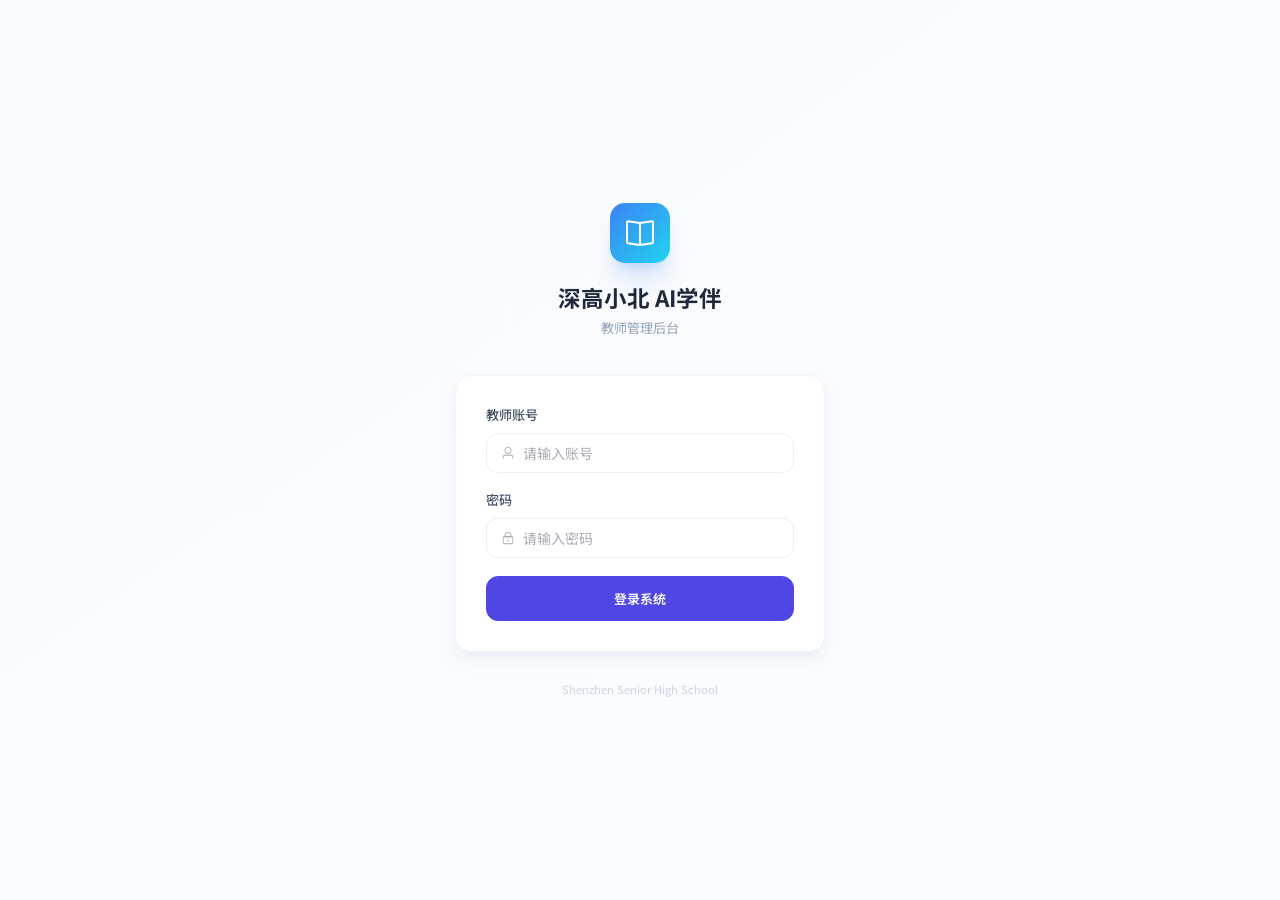
==== commit 9119cf59: "v9: 思源黑体+右侧优先级重排+微服务折叠" ====
--- a/demo/index.html
+++ b/demo/index.html
@@ -5,35 +5,10 @@
   <meta name="viewport" content="width=device-width, initial-scale=1.0">
   <title>深高小北AI学伴 · 教师管理后台</title>
   <link rel="preconnect" href="https://fonts.googleapis.com">
-  <link href="https://fonts.googleapis.com/css2?family=JetBrains+Mono:wght@400;500;600;700&display=swap" rel="stylesheet">
-  <style>
-    @font-face {
-      font-family: 'Alibaba PuHuiTi';
-      src: url('https://at.alicdn.com/t/webfont_6ipoqie56nt.woff2') format('woff2'),
-           url('https://at.alicdn.com/t/webfont_6ipoqie56nt.woff') format('woff');
-      font-weight: 400;
-      font-style: normal;
-      font-display: swap;
-    }
-    @font-face {
-      font-family: 'Alibaba PuHuiTi';
-      src: url('https://at.alicdn.com/t/webfont_exesdog9toj.woff2') format('woff2'),
-           url('https://at.alicdn.com/t/webfont_exesdog9toj.woff') format('woff');
-      font-weight: 500;
-      font-style: normal;
-      font-display: swap;
-    }
-    @font-face {
-      font-family: 'Alibaba PuHuiTi';
-      src: url('https://at.alicdn.com/t/webfont_4zh7k0atq0b.woff2') format('woff2'),
-           url('https://at.alicdn.com/t/webfont_4zh7k0atq0b.woff') format('woff');
-      font-weight: 700;
-      font-style: normal;
-      font-display: swap;
-    }
-  </style>
-  <script type="module" crossorigin src="./assets/index-BYXCQp54.js"></script>
-  <link rel="stylesheet" crossorigin href="./assets/index-D0NtNpFz.css">
+  <link rel="preconnect" href="https://fonts.gstatic.com" crossorigin>
+  <link href="https://fonts.googleapis.com/css2?family=Noto+Sans+SC:wght@400;500;600;700;800&family=JetBrains+Mono:wght@400;500;600;700&display=swap" rel="stylesheet">
+  <script type="module" crossorigin src="./assets/index-D_jkaxlY.js"></script>
+  <link rel="stylesheet" crossorigin href="./assets/index-DKLwiFOg.css">
 </head>
 <body>
   <div id="app"></div>
--- a/demo/assets/index-DKLwiFOg.css
+++ b/demo/assets/index-DKLwiFOg.css
@@ -0,0 +1 @@
+html,body{margin:0;padding:0;height:100%;font-family:Helvetica Neue,Helvetica,PingFang SC,Hiragino Sans GB,Microsoft YaHei,微软雅黑,Arial,sans-serif;-webkit-font-smoothing:antialiased}#app{height:100%}.page-enter-active,.page-leave-active{transition:opacity .2s,transform .2s}.page-enter-from{opacity:0;transform:translateY(8px)}.page-leave-to{opacity:0}:root{--el-color-white:#fff;--el-color-black:#000;--el-color-primary-rgb:64, 158, 255;--el-color-success-rgb:103, 194, 58;--el-color-warning-rgb:230, 162, 60;--el-color-danger-rgb:245, 108, 108;--el-color-error-rgb:245, 108, 108;--el-color-info-rgb:144, 147, 153;--el-font-size-extra-large:20px;--el-font-size-large:18px;--el-font-size-medium:16px;--el-font-size-base:14px;--el-font-size-small:13px;--el-font-size-extra-small:12px;--el-font-family:"Helvetica Neue", Helvetica, "PingFang SC", "Hiragino Sans GB", "Microsoft YaHei", "微软雅黑", Arial, sans-serif;--el-font-weight-primary:500;--el-font-line-height-primary:24px;--el-index-normal:1;--el-index-top:1000;--el-index-popper:2000;--el-border-radius-base:4px;--el-border-radius-small:2px;--el-border-radius-round:20px;--el-border-radius-circle:100%;--el-transition-duration:.3s;--el-transition-duration-fast:.2s;--el-transition-function-ease-in-out-bezier:cubic-bezier(.645, .045, .355, 1);--el-transition-function-fast-bezier:cubic-bezier(.23, 1, .32, 1);--el-transition-all:all var(--el-transition-duration) var(--el-transition-function-ease-in-out-bezier);--el-transition-fade:opacity var(--el-transition-duration) var(--el-transition-function-fast-bezier);--el-transition-md-fade:transform var(--el-transition-duration) var(--el-transition-function-fast-bezier), opacity var(--el-transition-duration) var(--el-transition-function-fast-bezier);--el-transition-fade-linear:opacity var(--el-transition-duration-fast) linear;--el-transition-border:border-color var(--el-transition-duration-fast) var(--el-transition-function-ease-in-out-bezier);--el-transition-box-shadow:box-shadow var(--el-transition-duration-fast) var(--el-transition-function-ease-in-out-bezier);--el-transition-color:color var(--el-transition-duration-fast) var(--el-transition-function-ease-in-out-bezier);--el-component-size-large:40px;--el-component-size:32px;--el-component-size-small:24px;--lightningcss-light:initial;--lightningcss-dark: ;color-scheme:light;--el-color-primary:#409eff;--el-color-primary-light-3:#79bbff;--el-color-primary-light-5:#a0cfff;--el-color-primary-light-7:#c6e2ff;--el-color-primary-light-8:#d9ecff;--el-color-primary-light-9:#ecf5ff;--el-color-primary-dark-2:#337ecc;--el-color-success:#67c23a;--el-color-success-light-3:#95d475;--el-color-success-light-5:#b3e19d;--el-color-success-light-7:#d1edc4;--el-color-success-light-8:#e1f3d8;--el-color-success-light-9:#f0f9eb;--el-color-success-dark-2:#529b2e;--el-color-warning:#e6a23c;--el-color-warning-light-3:#eebe77;--el-color-warning-light-5:#f3d19e;--el-color-warning-light-7:#f8e3c5;--el-color-warning-light-8:#faecd8;--el-color-warning-light-9:#fdf6ec;--el-color-warning-dark-2:#b88230;--el-color-danger:#f56c6c;--el-color-danger-light-3:#f89898;--el-color-danger-light-5:#fab6b6;--el-color-danger-light-7:#fcd3d3;--el-color-danger-light-8:#fde2e2;--el-color-danger-light-9:#fef0f0;--el-color-danger-dark-2:#c45656;--el-color-error:#f56c6c;--el-color-error-light-3:#f89898;--el-color-error-light-5:#fab6b6;--el-color-error-light-7:#fcd3d3;--el-color-error-light-8:#fde2e2;--el-color-error-light-9:#fef0f0;--el-color-error-dark-2:#c45656;--el-color-info:#909399;--el-color-info-light-3:#b1b3b8;--el-color-info-light-5:#c8c9cc;--el-color-info-light-7:#dedfe0;--el-color-info-light-8:#e9e9eb;--el-color-info-light-9:#f4f4f5;--el-color-info-dark-2:#73767a;--el-bg-color:#fff;--el-bg-color-page:#f2f3f5;--el-bg-color-overlay:#fff;--el-text-color-primary:#303133;--el-text-color-regular:#606266;--el-text-color-secondary:#909399;--el-text-color-placeholder:#a8abb2;--el-text-color-disabled:#c0c4cc;--el-border-color:#dcdfe6;--el-border-color-light:#e4e7ed;--el-border-color-lighter:#ebeef5;--el-border-color-extra-light:#f2f6fc;--el-border-color-dark:#d4d7de;--el-border-color-darker:#cdd0d6;--el-fill-color:#f0f2f5;--el-fill-color-light:#f5f7fa;--el-fill-color-lighter:#fafafa;--el-fill-color-extra-light:#fafcff;--el-fill-color-dark:#ebedf0;--el-fill-color-darker:#e6e8eb;--el-fill-color-blank:#fff;--el-box-shadow:0px 12px 32px 4px #0000000a, 0px 8px 20px #00000014;--el-box-shadow-light:0px 0px 12px #0000001f;--el-box-shadow-lighter:0px 0px 6px #0000001f;--el-box-shadow-dark:0px 16px 48px 16px #00000014, 0px 12px 32px #0000001f, 0px 8px 16px -8px #00000029;--el-disabled-bg-color:var(--el-fill-color-light);--el-disabled-text-color:var(--el-text-color-placeholder);--el-disabled-border-color:var(--el-border-color-light);--el-overlay-color:#000c;--el-overlay-color-light:#000000b3;--el-overlay-color-lighter:#00000080;--el-mask-color:#ffffffe6;--el-mask-color-extra-light:#ffffff4d;--el-border-width:1px;--el-border-style:solid;--el-border-color-hover:var(--el-text-color-disabled);--el-border:var(--el-border-width) var(--el-border-style) var(--el-border-color);--el-svg-monochrome-grey:var(--el-border-color)}.fade-in-linear-enter-active,.fade-in-linear-leave-active{transition:var(--el-transition-fade-linear)}.fade-in-linear-enter-from,.fade-in-linear-leave-to{opacity:0}.el-fade-in-linear-enter-active,.el-fade-in-linear-leave-active{transition:var(--el-transition-fade-linear)}.el-fade-in-linear-enter-from,.el-fade-in-linear-leave-to{opacity:0}.el-fade-in-enter-active,.el-fade-in-leave-active{transition:all var(--el-transition-duration) cubic-bezier(.55,0,.1,1)}.el-fade-in-enter-from,.el-fade-in-leave-active{opacity:0}.el-zoom-in-center-enter-active,.el-zoom-in-center-leave-active{transition:all var(--el-transition-duration) cubic-bezier(.55,0,.1,1)}.el-zoom-in-center-enter-from,.el-zoom-in-center-leave-active{opacity:0;transform:scaleX(0)}.el-zoom-in-top-enter-active,.el-zoom-in-top-leave-active{opacity:1;transition:var(--el-transition-md-fade);transform-origin:top;transform:scaleY(1)}.el-zoom-in-top-enter-active[data-popper-placement^=top],.el-zoom-in-top-leave-active[data-popper-placement^=top]{transform-origin:bottom}.el-zoom-in-top-enter-from,.el-zoom-in-top-leave-active{opacity:0;transform:scaleY(0)}.el-zoom-in-bottom-enter-active,.el-zoom-in-bottom-leave-active{opacity:1;transition:var(--el-transition-md-fade);transform-origin:bottom;transform:scaleY(1)}.el-zoom-in-bottom-enter-from,.el-zoom-in-bottom-leave-active{opacity:0;transform:scaleY(0)}.el-zoom-in-left-enter-active,.el-zoom-in-left-leave-active{opacity:1;transition:var(--el-transition-md-fade);transform-origin:0 0;transform:scale(1)}.el-zoom-in-left-enter-from,.el-zoom-in-left-leave-active{opacity:0;transform:scale(.45)}.collapse-transition{transition:var(--el-transition-duration) height ease-in-out,var(--el-transition-duration) padding-top ease-in-out,var(--el-transition-duration) padding-bottom ease-in-out}.el-collapse-transition-leave-active,.el-collapse-transition-enter-active{transition:var(--el-transition-duration) max-height ease-in-out,var(--el-transition-duration) padding-top ease-in-out,var(--el-transition-duration) padding-bottom ease-in-out}.horizontal-collapse-transition{transition:var(--el-transition-duration) width ease-in-out,var(--el-transition-duration) padding-left ease-in-out,var(--el-transition-duration) padding-right ease-in-out}.el-list-enter-active,.el-list-leave-active{transition:all 1s}.el-list-enter-from,.el-list-leave-to{opacity:0;transform:translateY(-30px)}.el-list-leave-active{position:absolute!important}.el-opacity-transition{transition:opacity var(--el-transition-duration) cubic-bezier(.55,0,.1,1)}.el-icon--right{margin-left:5px}.el-icon--left{margin-right:5px}@keyframes rotating{0%{transform:rotate(0)}to{transform:rotate(360deg)}}.el-icon{--color:inherit;fill:currentColor;width:1em;height:1em;color:var(--color);line-height:1em;font-size:inherit;justify-content:center;align-items:center;display:inline-flex;position:relative}.el-icon.is-loading{animation:2s linear infinite rotating}.el-icon svg{width:1em;height:1em}.el-affix--fixed{position:fixed}.el-alert{--el-alert-padding:8px 16px;--el-alert-border-radius-base:var(--el-border-radius-base);--el-alert-title-font-size:14px;--el-alert-title-with-description-font-size:16px;--el-alert-description-font-size:14px;--el-alert-close-font-size:16px;--el-alert-close-customed-font-size:14px;--el-alert-icon-size:16px;--el-alert-icon-large-size:28px;width:100%;padding:var(--el-alert-padding);box-sizing:border-box;border-radius:var(--el-alert-border-radius-base);background-color:var(--el-color-white);opacity:1;transition:opacity var(--el-transition-duration-fast);align-items:center;margin:0;display:flex;position:relative;overflow:hidden}.el-alert.is-light .el-alert__close-btn{color:var(--el-text-color-placeholder)}.el-alert.is-dark .el-alert__close-btn,.el-alert.is-dark .el-alert__description{color:var(--el-color-white)}.el-alert.is-center{justify-content:center}.el-alert--primary{--el-alert-bg-color:var(--el-color-primary-light-9)}.el-alert--primary.is-light{background-color:var(--el-alert-bg-color);color:var(--el-color-primary)}.el-alert--primary.is-light .el-alert__description{color:var(--el-color-primary)}.el-alert--primary.is-dark{background-color:var(--el-color-primary);color:var(--el-color-white)}.el-alert--success{--el-alert-bg-color:var(--el-color-success-light-9)}.el-alert--success.is-light{background-color:var(--el-alert-bg-color);color:var(--el-color-success)}.el-alert--success.is-light .el-alert__description{color:var(--el-color-success)}.el-alert--success.is-dark{background-color:var(--el-color-success);color:var(--el-color-white)}.el-alert--info{--el-alert-bg-color:var(--el-color-info-light-9)}.el-alert--info.is-light{background-color:var(--el-alert-bg-color);color:var(--el-color-info)}.el-alert--info.is-light .el-alert__description{color:var(--el-color-info)}.el-alert--info.is-dark{background-color:var(--el-color-info);color:var(--el-color-white)}.el-alert--warning{--el-alert-bg-color:var(--el-color-warning-light-9)}.el-alert--warning.is-light{background-color:var(--el-alert-bg-color);color:var(--el-color-warning)}.el-alert--warning.is-light .el-alert__description{color:var(--el-color-warning)}.el-alert--warning.is-dark{background-color:var(--el-color-warning);color:var(--el-color-white)}.el-alert--error{--el-alert-bg-color:var(--el-color-error-light-9)}.el-alert--error.is-light{background-color:var(--el-alert-bg-color);color:var(--el-color-error)}.el-alert--error.is-light .el-alert__description{color:var(--el-color-error)}.el-alert--error.is-dark{background-color:var(--el-color-error);color:var(--el-color-white)}.el-alert__content{flex-direction:column;gap:4px;display:flex}.el-alert .el-alert__icon{font-size:var(--el-alert-icon-size);width:var(--el-alert-icon-size);margin-right:8px}.el-alert .el-alert__icon.is-big{font-size:var(--el-alert-icon-large-size);width:var(--el-alert-icon-large-size);margin-right:12px}.el-alert__title{font-size:var(--el-alert-title-font-size);line-height:24px}.el-alert__title.with-description{font-size:var(--el-alert-title-with-description-font-size)}.el-alert .el-alert__description{font-size:var(--el-alert-description-font-size);margin:0}.el-alert .el-alert__close-btn{font-size:var(--el-alert-close-font-size);opacity:1;cursor:pointer;position:absolute;top:12px;right:16px}.el-alert .el-alert__close-btn.is-customed{font-style:normal;font-size:var(--el-alert-close-customed-font-size);line-height:24px;top:8px}.el-alert-fade-enter-from,.el-alert-fade-leave-active{opacity:0}.el-aside{box-sizing:border-box;width:var(--el-aside-width,300px);flex-shrink:0;overflow:auto}.el-autocomplete{--el-input-text-color:var(--el-text-color-regular);--el-input-border:var(--el-border);--el-input-hover-border:var(--el-border-color-hover);--el-input-focus-border:var(--el-color-primary);--el-input-transparent-border:0 0 0 1px transparent inset;--el-input-border-color:var(--el-border-color);--el-input-border-radius:var(--el-border-radius-base);--el-input-bg-color:var(--el-fill-color-blank);--el-input-icon-color:var(--el-text-color-placeholder);--el-input-placeholder-color:var(--el-text-color-placeholder);--el-input-hover-border-color:var(--el-border-color-hover);--el-input-clear-hover-color:var(--el-text-color-secondary);--el-input-focus-border-color:var(--el-color-primary);--el-input-width:100%;width:var(--el-input-width);display:inline-block;position:relative}.el-autocomplete__popper.el-popper{background:var(--el-bg-color-overlay);border:1px solid var(--el-border-color-light);box-shadow:var(--el-box-shadow-light)}.el-autocomplete__popper.el-popper .el-popper__arrow:before{border:1px solid var(--el-border-color-light)}.el-autocomplete__popper.el-popper[data-popper-placement^=top] .el-popper__arrow:before{border-top-color:#0000;border-left-color:#0000}.el-autocomplete__popper.el-popper[data-popper-placement^=bottom] .el-popper__arrow:before{border-bottom-color:#0000;border-right-color:#0000}.el-autocomplete__popper.el-popper[data-popper-placement^=left] .el-popper__arrow:before{border-bottom-color:#0000;border-left-color:#0000}.el-autocomplete__popper.el-popper[data-popper-placement^=right] .el-popper__arrow:before{border-top-color:#0000;border-right-color:#0000}.el-autocomplete-suggestion{border-radius:var(--el-border-radius-base);box-sizing:border-box}.el-autocomplete-suggestion__header{border-bottom:1px solid var(--el-border-color-lighter);padding:10px}.el-autocomplete-suggestion__footer{border-top:1px solid var(--el-border-color-lighter);padding:10px}.el-autocomplete-suggestion__wrap{box-sizing:border-box;max-height:280px;padding:10px 0}.el-autocomplete-suggestion__list{margin:0;padding:0}.el-autocomplete-suggestion li{cursor:pointer;color:var(--el-text-color-regular);line-height:34px;font-size:var(--el-font-size-base);text-align:left;text-overflow:ellipsis;white-space:nowrap;margin:0;padding:0 20px;list-style:none;overflow:hidden}.el-autocomplete-suggestion li:hover,.el-autocomplete-suggestion li.highlighted{background-color:var(--el-fill-color-light)}.el-autocomplete-suggestion li.divider{border-top:1px solid var(--el-color-black);margin-top:6px}.el-autocomplete-suggestion li.divider:last-child{margin-bottom:-6px}.el-autocomplete-suggestion.is-loading li{cursor:default;height:100px;color:var(--el-text-color-secondary);justify-content:center;align-items:center;font-size:20px;display:flex}.el-autocomplete-suggestion.is-loading li:hover{background-color:var(--el-bg-color-overlay)}.el-avatar{--el-avatar-text-color:var(--el-color-white);--el-avatar-bg-color:var(--el-text-color-disabled);--el-avatar-text-size:14px;--el-avatar-icon-size:18px;--el-avatar-border-radius:var(--el-border-radius-base);--el-avatar-size-large:56px;--el-avatar-size:40px;--el-avatar-size-small:24px;box-sizing:border-box;text-align:center;color:var(--el-avatar-text-color);background:var(--el-avatar-bg-color);width:var(--el-avatar-size);height:var(--el-avatar-size);font-size:var(--el-avatar-text-size);outline:none;justify-content:center;align-items:center;display:inline-flex;overflow:hidden}.el-avatar>img{width:100%;height:100%;display:block}.el-avatar--circle{border-radius:50%}.el-avatar--square{border-radius:var(--el-avatar-border-radius)}.el-avatar--icon{font-size:var(--el-avatar-icon-size)}.el-avatar--small{--el-avatar-size:24px}.el-avatar--large{--el-avatar-size:56px}.el-avatar-group{--el-avatar-group-item-gap:-8px;--el-avatar-group-collapse-item-gap:4px;display:inline-flex}.el-avatar-group .el-avatar{border:1px solid var(--el-border-color-extra-light)}.el-avatar-group .el-avatar:not(:first-child){margin-left:var(--el-avatar-group-item-gap)}.el-avatar-group__collapse-avatars{--el-avatar-group-item-gap:-8px;--el-avatar-group-collapse-item-gap:4px}.el-avatar-group__collapse-avatars .el-avatar:not(:first-child){margin-left:var(--el-avatar-group-collapse-item-gap)}.el-backtop{--el-backtop-bg-color:var(--el-bg-color-overlay);--el-backtop-text-color:var(--el-color-primary);--el-backtop-hover-bg-color:var(--el-border-color-extra-light);background-color:var(--el-backtop-bg-color);width:40px;height:40px;color:var(--el-backtop-text-color);box-shadow:var(--el-box-shadow-lighter);cursor:pointer;z-index:5;border-radius:50%;justify-content:center;align-items:center;font-size:20px;display:flex;position:fixed}.el-backtop:hover{background-color:var(--el-backtop-hover-bg-color)}.el-backtop__icon{font-size:20px}.el-badge{--el-badge-bg-color:var(--el-color-danger);--el-badge-radius:10px;--el-badge-font-size:12px;--el-badge-padding:6px;--el-badge-size:18px;vertical-align:middle;width:fit-content;display:inline-block;position:relative}.el-badge__content{background-color:var(--el-badge-bg-color);border-radius:var(--el-badge-radius);color:var(--el-color-white);font-size:var(--el-badge-font-size);height:var(--el-badge-size);padding:0 var(--el-badge-padding);white-space:nowrap;border:1px solid var(--el-bg-color);justify-content:center;align-items:center;display:inline-flex}.el-badge__content.is-fixed{top:0;right:calc(1px + var(--el-badge-size) / 2);z-index:var(--el-index-normal);position:absolute;transform:translateY(-50%)translate(100%)}.el-badge__content.is-fixed.is-dot{right:5px}.el-badge__content.is-dot{border-radius:50%;width:8px;height:8px;padding:0;right:0}.el-badge__content.is-hide-zero{display:none}.el-badge__content--primary{background-color:var(--el-color-primary)}.el-badge__content--success{background-color:var(--el-color-success)}.el-badge__content--warning{background-color:var(--el-color-warning)}.el-badge__content--info{background-color:var(--el-color-info)}.el-badge__content--danger{background-color:var(--el-color-danger)}.el-breadcrumb__separator{color:var(--el-text-color-placeholder);margin:0 9px;font-weight:700}.el-breadcrumb__separator.el-icon{margin:0 6px;font-weight:400}.el-breadcrumb__separator.el-icon svg{vertical-align:middle}.el-breadcrumb__item{float:left;align-items:center;display:inline-flex}.el-breadcrumb__inner{color:var(--el-text-color-regular)}.el-breadcrumb__inner.is-link,.el-breadcrumb__inner a{transition:var(--el-transition-color);color:var(--el-text-color-primary);font-weight:700;text-decoration:none}.el-breadcrumb__inner.is-link:hover,.el-breadcrumb__inner a:hover{color:var(--el-color-primary);cursor:pointer}.el-breadcrumb__item:last-child .el-breadcrumb__inner,.el-breadcrumb__item:last-child .el-breadcrumb__inner:hover,.el-breadcrumb__item:last-child .el-breadcrumb__inner a,.el-breadcrumb__item:last-child .el-breadcrumb__inner a:hover{color:var(--el-text-color-regular);cursor:text;font-weight:400}.el-breadcrumb__item:last-child .el-breadcrumb__separator{display:none}.el-breadcrumb{font-size:14px;line-height:1}.el-breadcrumb:before,.el-breadcrumb:after{content:"";display:table}.el-breadcrumb:after{clear:both}.el-button-group>.el-button+.el-button{margin-left:0}.el-button-group>.el-button:first-child:last-child{border-top-right-radius:var(--el-border-radius-base);border-bottom-right-radius:var(--el-border-radius-base);border-top-left-radius:var(--el-border-radius-base);border-bottom-left-radius:var(--el-border-radius-base)}.el-button-group>.el-button:first-child:last-child.is-round{border-radius:var(--el-border-radius-round)}.el-button-group>.el-button:first-child:last-child.is-circle{border-radius:50%}.el-button-group>.el-button:not(:first-child):not(:last-child){border-radius:0}.el-button-group>.el-button:hover,.el-button-group>.el-button:focus,.el-button-group>.el-button:active,.el-button-group>.el-button.is-active{z-index:1}.el-button-group--horizontal{vertical-align:middle;display:inline-block}.el-button-group--horizontal:before,.el-button-group--horizontal:after{content:"";display:table}.el-button-group--horizontal:after{clear:both}.el-button-group--horizontal>.el-button{float:left;position:relative}.el-button-group--horizontal>.el-button:first-child{border-top-right-radius:0;border-bottom-right-radius:0}.el-button-group--horizontal>.el-button:last-child{border-top-left-radius:0;border-bottom-left-radius:0}.el-button-group--horizontal>.el-button:not(:last-child){margin-right:-1px}.el-button-group--horizontal .el-button--primary:first-child{border-right-color:var(--el-button-divide-border-color)}.el-button-group--horizontal .el-button--primary:last-child{border-left-color:var(--el-button-divide-border-color)}.el-button-group--horizontal .el-button--primary:not(:first-child):not(:last-child){border-left-color:var(--el-button-divide-border-color);border-right-color:var(--el-button-divide-border-color)}.el-button-group--horizontal .el-button--success:first-child{border-right-color:var(--el-button-divide-border-color)}.el-button-group--horizontal .el-button--success:last-child{border-left-color:var(--el-button-divide-border-color)}.el-button-group--horizontal .el-button--success:not(:first-child):not(:last-child){border-left-color:var(--el-button-divide-border-color);border-right-color:var(--el-button-divide-border-color)}.el-button-group--horizontal .el-button--warning:first-child{border-right-color:var(--el-button-divide-border-color)}.el-button-group--horizontal .el-button--warning:last-child{border-left-color:var(--el-button-divide-border-color)}.el-button-group--horizontal .el-button--warning:not(:first-child):not(:last-child){border-left-color:var(--el-button-divide-border-color);border-right-color:var(--el-button-divide-border-color)}.el-button-group--horizontal .el-button--danger:first-child{border-right-color:var(--el-button-divide-border-color)}.el-button-group--horizontal .el-button--danger:last-child{border-left-color:var(--el-button-divide-border-color)}.el-button-group--horizontal .el-button--danger:not(:first-child):not(:last-child){border-left-color:var(--el-button-divide-border-color);border-right-color:var(--el-button-divide-border-color)}.el-button-group--horizontal .el-button--info:first-child{border-right-color:var(--el-button-divide-border-color)}.el-button-group--horizontal .el-button--info:last-child{border-left-color:var(--el-button-divide-border-color)}.el-button-group--horizontal .el-button--info:not(:first-child):not(:last-child){border-left-color:var(--el-button-divide-border-color);border-right-color:var(--el-button-divide-border-color)}.el-button-group--horizontal>.el-dropdown>.el-button{border-left-color:var(--el-button-divide-border-color);border-top-left-radius:0;border-bottom-left-radius:0}.el-button-group--vertical{flex-direction:column;align-items:stretch;display:inline-flex}.el-button-group--vertical>.el-button{margin-top:-1px}.el-button-group--vertical>.el-button:first-child{border-bottom-right-radius:0;border-bottom-left-radius:0}.el-button-group--vertical>.el-button:last-child{border-top-left-radius:0;border-top-right-radius:0}.el-button-group--vertical>.el-dropdown{margin-top:-1px}.el-button-group--vertical>.el-dropdown>.el-button{border-left-color:var(--el-button-divide-border-color);border-top-left-radius:0;border-top-right-radius:0}.el-button-group--vertical .el-button--primary:first-child{border-bottom-color:var(--el-button-divide-border-color)}.el-button-group--vertical .el-button--primary:last-child{border-top-color:var(--el-button-divide-border-color)}.el-button-group--vertical .el-button--primary:not(:first-child):not(:last-child){border-top-color:var(--el-button-divide-border-color);border-bottom-color:var(--el-button-divide-border-color)}.el-button-group--vertical .el-button--success:first-child{border-bottom-color:var(--el-button-divide-border-color)}.el-button-group--vertical .el-button--success:last-child{border-top-color:var(--el-button-divide-border-color)}.el-button-group--vertical .el-button--success:not(:first-child):not(:last-child){border-top-color:var(--el-button-divide-border-color);border-bottom-color:var(--el-button-divide-border-color)}.el-button-group--vertical .el-button--warning:first-child{border-bottom-color:var(--el-button-divide-border-color)}.el-button-group--vertical .el-button--warning:last-child{border-top-color:var(--el-button-divide-border-color)}.el-button-group--vertical .el-button--warning:not(:first-child):not(:last-child){border-top-color:var(--el-button-divide-border-color);border-bottom-color:var(--el-button-divide-border-color)}.el-button-group--vertical .el-button--danger:first-child{border-bottom-color:var(--el-button-divide-border-color)}.el-button-group--vertical .el-button--danger:last-child{border-top-color:var(--el-button-divide-border-color)}.el-button-group--vertical .el-button--danger:not(:first-child):not(:last-child){border-top-color:var(--el-button-divide-border-color);border-bottom-color:var(--el-button-divide-border-color)}.el-button-group--vertical .el-button--info:first-child{border-bottom-color:var(--el-button-divide-border-color)}.el-button-group--vertical .el-button--info:last-child{border-top-color:var(--el-button-divide-border-color)}.el-button-group--vertical .el-button--info:not(:first-child):not(:last-child){border-top-color:var(--el-button-divide-border-color);border-bottom-color:var(--el-button-divide-border-color)}.el-button{--el-button-font-weight:var(--el-font-weight-primary);--el-button-border-color:var(--el-border-color);--el-button-bg-color:var(--el-fill-color-blank);--el-button-text-color:var(--el-text-color-regular);--el-button-disabled-text-color:var(--el-disabled-text-color);--el-button-disabled-bg-color:var(--el-fill-color-blank);--el-button-disabled-border-color:var(--el-border-color-light);--el-button-divide-border-color:#ffffff80;--el-button-hover-text-color:var(--el-color-primary);--el-button-hover-bg-color:var(--el-color-primary-light-9);--el-button-hover-border-color:var(--el-color-primary-light-7);--el-button-active-text-color:var(--el-button-hover-text-color);--el-button-active-border-color:var(--el-color-primary);--el-button-active-bg-color:var(--el-button-hover-bg-color);--el-button-outline-color:var(--el-color-primary-light-5);--el-button-hover-link-text-color:var(--el-text-color-secondary);--el-button-active-color:var(--el-text-color-primary);white-space:nowrap;cursor:pointer;height:32px;color:var(--el-button-text-color);text-align:center;box-sizing:border-box;line-height:1;font-weight:var(--el-button-font-weight);-webkit-user-select:none;user-select:none;vertical-align:middle;-webkit-appearance:none;background-color:var(--el-button-bg-color);border:var(--el-border);border-color:var(--el-button-border-color);outline:none;justify-content:center;align-items:center;transition:all .1s;display:inline-flex}.el-button:hover{color:var(--el-button-hover-text-color);border-color:var(--el-button-hover-border-color);background-color:var(--el-button-hover-bg-color);outline:none}.el-button:active{color:var(--el-button-active-text-color);border-color:var(--el-button-active-border-color);background-color:var(--el-button-active-bg-color);outline:none}.el-button:focus-visible{outline:2px solid var(--el-button-outline-color);outline-offset:1px;transition:outline-offset,outline}.el-button>span{align-items:center;display:inline-flex}.el-button+.el-button{margin-left:12px}.el-button{font-size:var(--el-font-size-base);border-radius:var(--el-border-radius-base);padding:8px 15px}.el-button.is-round{padding:8px 15px}.el-button::-moz-focus-inner{border:0}.el-button [class*=el-icon]+span{margin-left:6px}.el-button [class*=el-icon] svg{vertical-align:bottom}.el-button.is-plain{--el-button-hover-text-color:var(--el-color-primary);--el-button-hover-bg-color:var(--el-fill-color-blank);--el-button-hover-border-color:var(--el-color-primary)}.el-button.is-active{color:var(--el-button-active-text-color);border-color:var(--el-button-active-border-color);background-color:var(--el-button-active-bg-color);outline:none}.el-button.is-disabled,.el-button.is-disabled:hover{color:var(--el-button-disabled-text-color);cursor:not-allowed;background-image:none;background-color:var(--el-button-disabled-bg-color);border-color:var(--el-button-disabled-border-color)}.el-button.is-loading{pointer-events:none;position:relative}.el-button.is-loading:before{z-index:1;pointer-events:none;content:"";border-radius:inherit;background-color:var(--el-mask-color-extra-light);position:absolute;top:-1px;bottom:-1px;left:-1px;right:-1px}.el-button.is-round{border-radius:var(--el-border-radius-round)}.el-button.is-dashed{--el-button-hover-text-color:var(--el-color-primary);--el-button-hover-bg-color:var(--el-fill-color-blank);--el-button-hover-border-color:var(--el-color-primary);border-style:dashed}.el-button.is-circle{border-radius:50%;width:32px;padding:8px}.el-button.is-text{color:var(--el-button-text-color);background-color:#0000;border:0 solid #0000}.el-button.is-text.is-disabled{color:var(--el-button-disabled-text-color);background-color:#0000!important}.el-button.is-text:not(.is-disabled):hover{background-color:var(--el-fill-color-light)}.el-button.is-text:not(.is-disabled):focus-visible{outline:2px solid var(--el-button-outline-color);outline-offset:1px;transition:outline-offset,outline}.el-button.is-text:not(.is-disabled):active{background-color:var(--el-fill-color)}.el-button.is-text:not(.is-disabled).is-has-bg{background-color:var(--el-fill-color-light)}.el-button.is-text:not(.is-disabled).is-has-bg:hover{background-color:var(--el-fill-color)}.el-button.is-text:not(.is-disabled).is-has-bg:active{background-color:var(--el-fill-color-dark)}.el-button__text--expand{letter-spacing:.3em;margin-right:-.3em}.el-button.is-link{color:var(--el-button-text-color);background:0 0;border-color:#0000;height:auto;padding:2px}.el-button.is-link:hover{color:var(--el-button-hover-link-text-color)}.el-button.is-link.is-disabled{color:var(--el-button-disabled-text-color);background-color:#0000!important;border-color:#0000!important}.el-button.is-link:not(.is-disabled):hover{background-color:#0000;border-color:#0000}.el-button.is-link:not(.is-disabled):active{color:var(--el-button-active-color);background-color:#0000;border-color:#0000}.el-button--text{color:var(--el-color-primary);background:0 0;border-color:#0000;padding-left:0;padding-right:0}.el-button--text.is-disabled{color:var(--el-button-disabled-text-color);background-color:#0000!important;border-color:#0000!important}.el-button--text:not(.is-disabled):hover{color:var(--el-color-primary-light-3);background-color:#0000;border-color:#0000}.el-button--text:not(.is-disabled):active{color:var(--el-color-primary-dark-2);background-color:#0000;border-color:#0000}.el-button__link--expand{letter-spacing:.3em;margin-right:-.3em}.el-button--primary{--el-button-text-color:var(--el-color-white);--el-button-bg-color:var(--el-color-primary);--el-button-border-color:var(--el-color-primary);--el-button-outline-color:var(--el-color-primary-light-5);--el-button-active-color:var(--el-color-primary-dark-2);--el-button-hover-text-color:var(--el-color-white);--el-button-hover-link-text-color:var(--el-color-primary-light-5);--el-button-hover-bg-color:var(--el-color-primary-light-3);--el-button-hover-border-color:var(--el-color-primary-light-3);--el-button-active-bg-color:var(--el-color-primary-dark-2);--el-button-active-border-color:var(--el-color-primary-dark-2);--el-button-disabled-text-color:var(--el-color-white);--el-button-disabled-bg-color:var(--el-color-primary-light-5);--el-button-disabled-border-color:var(--el-color-primary-light-5)}.el-button--primary.is-plain,.el-button--primary.is-text,.el-button--primary.is-link{--el-button-text-color:var(--el-color-primary);--el-button-bg-color:var(--el-color-primary-light-9);--el-button-border-color:var(--el-color-primary-light-5);--el-button-hover-text-color:var(--el-color-white);--el-button-hover-bg-color:var(--el-color-primary);--el-button-hover-border-color:var(--el-color-primary);--el-button-active-text-color:var(--el-color-white)}.el-button--primary.is-plain.is-disabled,.el-button--primary.is-plain.is-disabled:hover,.el-button--primary.is-plain.is-disabled:focus,.el-button--primary.is-plain.is-disabled:active,.el-button--primary.is-text.is-disabled,.el-button--primary.is-text.is-disabled:hover,.el-button--primary.is-text.is-disabled:focus,.el-button--primary.is-text.is-disabled:active,.el-button--primary.is-link.is-disabled,.el-button--primary.is-link.is-disabled:hover,.el-button--primary.is-link.is-disabled:focus,.el-button--primary.is-link.is-disabled:active{color:var(--el-color-primary-light-5);background-color:var(--el-color-primary-light-9);border-color:var(--el-color-primary-light-8)}.el-button--primary.is-dashed{--el-button-text-color:var(--el-color-primary);--el-button-bg-color:var(--el-color-primary-light-9);--el-button-border-color:var(--el-color-primary-light-5);--el-button-hover-text-color:var(--el-color-primary);--el-button-hover-bg-color:var(--el-color-primary-light-9);--el-button-hover-border-color:var(--el-color-primary-light-3);--el-button-active-text-color:var(--el-color-primary-dark-2);--el-button-active-bg-color:var(--el-color-primary-light-9);--el-button-active-border-color:var(--el-color-primary-dark-2)}.el-button--primary.is-dashed.is-disabled,.el-button--primary.is-dashed.is-disabled:hover,.el-button--primary.is-dashed.is-disabled:focus,.el-button--primary.is-dashed.is-disabled:active{color:var(--el-color-primary-light-5);background-color:var(--el-color-primary-light-9);border-color:var(--el-color-primary-light-8)}.el-button--success{--el-button-text-color:var(--el-color-white);--el-button-bg-color:var(--el-color-success);--el-button-border-color:var(--el-color-success);--el-button-outline-color:var(--el-color-success-light-5);--el-button-active-color:var(--el-color-success-dark-2);--el-button-hover-text-color:var(--el-color-white);--el-button-hover-link-text-color:var(--el-color-success-light-5);--el-button-hover-bg-color:var(--el-color-success-light-3);--el-button-hover-border-color:var(--el-color-success-light-3);--el-button-active-bg-color:var(--el-color-success-dark-2);--el-button-active-border-color:var(--el-color-success-dark-2);--el-button-disabled-text-color:var(--el-color-white);--el-button-disabled-bg-color:var(--el-color-success-light-5);--el-button-disabled-border-color:var(--el-color-success-light-5)}.el-button--success.is-plain,.el-button--success.is-text,.el-button--success.is-link{--el-button-text-color:var(--el-color-success);--el-button-bg-color:var(--el-color-success-light-9);--el-button-border-color:var(--el-color-success-light-5);--el-button-hover-text-color:var(--el-color-white);--el-button-hover-bg-color:var(--el-color-success);--el-button-hover-border-color:var(--el-color-success);--el-button-active-text-color:var(--el-color-white)}.el-button--success.is-plain.is-disabled,.el-button--success.is-plain.is-disabled:hover,.el-button--success.is-plain.is-disabled:focus,.el-button--success.is-plain.is-disabled:active,.el-button--success.is-text.is-disabled,.el-button--success.is-text.is-disabled:hover,.el-button--success.is-text.is-disabled:focus,.el-button--success.is-text.is-disabled:active,.el-button--success.is-link.is-disabled,.el-button--success.is-link.is-disabled:hover,.el-button--success.is-link.is-disabled:focus,.el-button--success.is-link.is-disabled:active{color:var(--el-color-success-light-5);background-color:var(--el-color-success-light-9);border-color:var(--el-color-success-light-8)}.el-button--success.is-dashed{--el-button-text-color:var(--el-color-success);--el-button-bg-color:var(--el-color-success-light-9);--el-button-border-color:var(--el-color-success-light-5);--el-button-hover-text-color:var(--el-color-success);--el-button-hover-bg-color:var(--el-color-success-light-9);--el-button-hover-border-color:var(--el-color-success-light-3);--el-button-active-text-color:var(--el-color-success-dark-2);--el-button-active-bg-color:var(--el-color-success-light-9);--el-button-active-border-color:var(--el-color-success-dark-2)}.el-button--success.is-dashed.is-disabled,.el-button--success.is-dashed.is-disabled:hover,.el-button--success.is-dashed.is-disabled:focus,.el-button--success.is-dashed.is-disabled:active{color:var(--el-color-success-light-5);background-color:var(--el-color-success-light-9);border-color:var(--el-color-success-light-8)}.el-button--warning{--el-button-text-color:var(--el-color-white);--el-button-bg-color:var(--el-color-warning);--el-button-border-color:var(--el-color-warning);--el-button-outline-color:var(--el-color-warning-light-5);--el-button-active-color:var(--el-color-warning-dark-2);--el-button-hover-text-color:var(--el-color-white);--el-button-hover-link-text-color:var(--el-color-warning-light-5);--el-button-hover-bg-color:var(--el-color-warning-light-3);--el-button-hover-border-color:var(--el-color-warning-light-3);--el-button-active-bg-color:var(--el-color-warning-dark-2);--el-button-active-border-color:var(--el-color-warning-dark-2);--el-button-disabled-text-color:var(--el-color-white);--el-button-disabled-bg-color:var(--el-color-warning-light-5);--el-button-disabled-border-color:var(--el-color-warning-light-5)}.el-button--warning.is-plain,.el-button--warning.is-text,.el-button--warning.is-link{--el-button-text-color:var(--el-color-warning);--el-button-bg-color:var(--el-color-warning-light-9);--el-button-border-color:var(--el-color-warning-light-5);--el-button-hover-text-color:var(--el-color-white);--el-button-hover-bg-color:var(--el-color-warning);--el-button-hover-border-color:var(--el-color-warning);--el-button-active-text-color:var(--el-color-white)}.el-button--warning.is-plain.is-disabled,.el-button--warning.is-plain.is-disabled:hover,.el-button--warning.is-plain.is-disabled:focus,.el-button--warning.is-plain.is-disabled:active,.el-button--warning.is-text.is-disabled,.el-button--warning.is-text.is-disabled:hover,.el-button--warning.is-text.is-disabled:focus,.el-button--warning.is-text.is-disabled:active,.el-button--warning.is-link.is-disabled,.el-button--warning.is-link.is-disabled:hover,.el-button--warning.is-link.is-disabled:focus,.el-button--warning.is-link.is-disabled:active{color:var(--el-color-warning-light-5);background-color:var(--el-color-warning-light-9);border-color:var(--el-color-warning-light-8)}.el-button--warning.is-dashed{--el-button-text-color:var(--el-color-warning);--el-button-bg-color:var(--el-color-warning-light-9);--el-button-border-color:var(--el-color-warning-light-5);--el-button-hover-text-color:var(--el-color-warning);--el-button-hover-bg-color:var(--el-color-warning-light-9);--el-button-hover-border-color:var(--el-color-warning-light-3);--el-button-active-text-color:var(--el-color-warning-dark-2);--el-button-active-bg-color:var(--el-color-warning-light-9);--el-button-active-border-color:var(--el-color-warning-dark-2)}.el-button--warning.is-dashed.is-disabled,.el-button--warning.is-dashed.is-disabled:hover,.el-button--warning.is-dashed.is-disabled:focus,.el-button--warning.is-dashed.is-disabled:active{color:var(--el-color-warning-light-5);background-color:var(--el-color-warning-light-9);border-color:var(--el-color-warning-light-8)}.el-button--danger{--el-button-text-color:var(--el-color-white);--el-button-bg-color:var(--el-color-danger);--el-button-border-color:var(--el-color-danger);--el-button-outline-color:var(--el-color-danger-light-5);--el-button-active-color:var(--el-color-danger-dark-2);--el-button-hover-text-color:var(--el-color-white);--el-button-hover-link-text-color:var(--el-color-danger-light-5);--el-button-hover-bg-color:var(--el-color-danger-light-3);--el-button-hover-border-color:var(--el-color-danger-light-3);--el-button-active-bg-color:var(--el-color-danger-dark-2);--el-button-active-border-color:var(--el-color-danger-dark-2);--el-button-disabled-text-color:var(--el-color-white);--el-button-disabled-bg-color:var(--el-color-danger-light-5);--el-button-disabled-border-color:var(--el-color-danger-light-5)}.el-button--danger.is-plain,.el-button--danger.is-text,.el-button--danger.is-link{--el-button-text-color:var(--el-color-danger);--el-button-bg-color:var(--el-color-danger-light-9);--el-button-border-color:var(--el-color-danger-light-5);--el-button-hover-text-color:var(--el-color-white);--el-button-hover-bg-color:var(--el-color-danger);--el-button-hover-border-color:var(--el-color-danger);--el-button-active-text-color:var(--el-color-white)}.el-button--danger.is-plain.is-disabled,.el-button--danger.is-plain.is-disabled:hover,.el-button--danger.is-plain.is-disabled:focus,.el-button--danger.is-plain.is-disabled:active,.el-button--danger.is-text.is-disabled,.el-button--danger.is-text.is-disabled:hover,.el-button--danger.is-text.is-disabled:focus,.el-button--danger.is-text.is-disabled:active,.el-button--danger.is-link.is-disabled,.el-button--danger.is-link.is-disabled:hover,.el-button--danger.is-link.is-disabled:focus,.el-button--danger.is-link.is-disabled:active{color:var(--el-color-danger-light-5);background-color:var(--el-color-danger-light-9);border-color:var(--el-color-danger-light-8)}.el-button--danger.is-dashed{--el-button-text-color:var(--el-color-danger);--el-button-bg-color:var(--el-color-danger-light-9);--el-button-border-color:var(--el-color-danger-light-5);--el-button-hover-text-color:var(--el-color-danger);--el-button-hover-bg-color:var(--el-color-danger-light-9);--el-button-hover-border-color:var(--el-color-danger-light-3);--el-button-active-text-color:var(--el-color-danger-dark-2);--el-button-active-bg-color:var(--el-color-danger-light-9);--el-button-active-border-color:var(--el-color-danger-dark-2)}.el-button--danger.is-dashed.is-disabled,.el-button--danger.is-dashed.is-disabled:hover,.el-button--danger.is-dashed.is-disabled:focus,.el-button--danger.is-dashed.is-disabled:active{color:var(--el-color-danger-light-5);background-color:var(--el-color-danger-light-9);border-color:var(--el-color-danger-light-8)}.el-button--info{--el-button-text-color:var(--el-color-white);--el-button-bg-color:var(--el-color-info);--el-button-border-color:var(--el-color-info);--el-button-outline-color:var(--el-color-info-light-5);--el-button-active-color:var(--el-color-info-dark-2);--el-button-hover-text-color:var(--el-color-white);--el-button-hover-link-text-color:var(--el-color-info-light-5);--el-button-hover-bg-color:var(--el-color-info-light-3);--el-button-hover-border-color:var(--el-color-info-light-3);--el-button-active-bg-color:var(--el-color-info-dark-2);--el-button-active-border-color:var(--el-color-info-dark-2);--el-button-disabled-text-color:var(--el-color-white);--el-button-disabled-bg-color:var(--el-color-info-light-5);--el-button-disabled-border-color:var(--el-color-info-light-5)}.el-button--info.is-plain,.el-button--info.is-text,.el-button--info.is-link{--el-button-text-color:var(--el-color-info);--el-button-bg-color:var(--el-color-info-light-9);--el-button-border-color:var(--el-color-info-light-5);--el-button-hover-text-color:var(--el-color-white);--el-button-hover-bg-color:var(--el-color-info);--el-button-hover-border-color:var(--el-color-info);--el-button-active-text-color:var(--el-color-white)}.el-button--info.is-plain.is-disabled,.el-button--info.is-plain.is-disabled:hover,.el-button--info.is-plain.is-disabled:focus,.el-button--info.is-plain.is-disabled:active,.el-button--info.is-text.is-disabled,.el-button--info.is-text.is-disabled:hover,.el-button--info.is-text.is-disabled:focus,.el-button--info.is-text.is-disabled:active,.el-button--info.is-link.is-disabled,.el-button--info.is-link.is-disabled:hover,.el-button--info.is-link.is-disabled:focus,.el-button--info.is-link.is-disabled:active{color:var(--el-color-info-light-5);background-color:var(--el-color-info-light-9);border-color:var(--el-color-info-light-8)}.el-button--info.is-dashed{--el-button-text-color:var(--el-color-info);--el-button-bg-color:var(--el-color-info-light-9);--el-button-border-color:var(--el-color-info-light-5);--el-button-hover-text-color:var(--el-color-info);--el-button-hover-bg-color:var(--el-color-info-light-9);--el-button-hover-border-color:var(--el-color-info-light-3);--el-button-active-text-color:var(--el-color-info-dark-2);--el-button-active-bg-color:var(--el-color-info-light-9);--el-button-active-border-color:var(--el-color-info-dark-2)}.el-button--info.is-dashed.is-disabled,.el-button--info.is-dashed.is-disabled:hover,.el-button--info.is-dashed.is-disabled:focus,.el-button--info.is-dashed.is-disabled:active{color:var(--el-color-info-light-5);background-color:var(--el-color-info-light-9);border-color:var(--el-color-info-light-8)}.el-button--large{--el-button-size:40px;height:var(--el-button-size)}.el-button--large [class*=el-icon]+span{margin-left:8px}.el-button--large{font-size:var(--el-font-size-base);border-radius:var(--el-border-radius-base);padding:12px 19px}.el-button--large.is-round{padding:12px 19px}.el-button--large.is-circle{width:var(--el-button-size);padding:12px}.el-button--small{--el-button-size:24px;height:var(--el-button-size)}.el-button--small [class*=el-icon]+span{margin-left:4px}.el-button--small{border-radius:calc(var(--el-border-radius-base) - 1px);padding:5px 11px;font-size:12px}.el-button--small.is-round{padding:5px 11px}.el-button--small.is-circle{width:var(--el-button-size);padding:5px}.el-calendar{--el-calendar-border:var(--el-table-border,1px solid var(--el-border-color-lighter));--el-calendar-header-border-bottom:var(--el-calendar-border);--el-calendar-selected-bg-color:var(--el-color-primary-light-9);--el-calendar-cell-width:85px;background-color:var(--el-fill-color-blank)}.el-calendar__header{border-bottom:var(--el-calendar-header-border-bottom);justify-content:space-between;padding:12px 20px;display:flex}.el-calendar__title{color:var(--el-text-color);align-self:center}.el-calendar__body{padding:12px 20px 35px}.el-calendar__select-controller .el-select{margin-right:8px}.el-calendar__select-controller .el-calendar-select__year{width:120px}.el-calendar__select-controller .el-calendar-select__month{width:60px}.el-calendar-table{table-layout:fixed;width:100%}.el-calendar-table thead th{color:var(--el-text-color-regular);padding:12px 0;font-weight:400}.el-calendar-table:not(.is-range) td.prev,.el-calendar-table:not(.is-range) td.next{color:var(--el-text-color-placeholder)}.el-calendar-table td{border-bottom:var(--el-calendar-border);border-right:var(--el-calendar-border);vertical-align:top;transition:background-color var(--el-transition-duration-fast) ease}.el-calendar-table td.is-selected{background-color:var(--el-calendar-selected-bg-color)}.el-calendar-table td.is-today{color:var(--el-color-primary)}.el-calendar-table tr:first-child td{border-top:var(--el-calendar-border)}.el-calendar-table tr td:first-child{border-left:var(--el-calendar-border)}.el-calendar-table tr.el-calendar-table__row--hide-border td{border-top:none}.el-calendar-table .el-calendar-day{box-sizing:border-box;height:var(--el-calendar-cell-width);padding:8px}.el-calendar-table .el-calendar-day:hover{cursor:pointer;background-color:var(--el-calendar-selected-bg-color)}.el-card{--el-card-border-color:var(--el-border-color-light);--el-card-border-radius:4px;--el-card-padding:20px;--el-card-bg-color:var(--el-fill-color-blank);border-radius:var(--el-card-border-radius);border:1px solid var(--el-card-border-color);background-color:var(--el-card-bg-color);color:var(--el-text-color-primary);transition:var(--el-transition-duration);flex-direction:column;display:flex;overflow:hidden}.el-card.is-always-shadow,.el-card.is-hover-shadow:hover,.el-card.is-hover-shadow:focus{box-shadow:var(--el-box-shadow-light)}.el-card__header{padding:calc(var(--el-card-padding) - 2px) var(--el-card-padding);border-bottom:1px solid var(--el-card-border-color);box-sizing:border-box}.el-card__body{padding:var(--el-card-padding);flex-grow:1;overflow:auto}.el-card__footer{padding:calc(var(--el-card-padding) - 2px) var(--el-card-padding);border-top:1px solid var(--el-card-border-color);box-sizing:border-box}.el-carousel__item{width:100%;height:100%;z-index:calc(var(--el-index-normal) - 1);display:inline-block;position:absolute;top:0;left:0;overflow:hidden}.el-carousel__item.is-active{z-index:calc(var(--el-index-normal) - 1)}.el-carousel__item.is-animating{transition:transform .4s ease-in-out}.el-carousel__item--card{width:50%;transition:transform .4s ease-in-out}.el-carousel__item--card.is-in-stage{cursor:pointer;z-index:var(--el-index-normal)}.el-carousel__item--card.is-in-stage:hover .el-carousel__mask,.el-carousel__item--card.is-in-stage.is-hover .el-carousel__mask{opacity:.12}.el-carousel__item--card.is-active{z-index:calc(var(--el-index-normal) + 1)}.el-carousel__item--card-vertical{width:100%;height:50%}.el-carousel__mask{background-color:var(--el-color-white);opacity:.24;width:100%;height:100%;transition:var(--el-transition-duration-fast);position:absolute;top:0;left:0}.el-carousel{--el-carousel-arrow-font-size:12px;--el-carousel-arrow-size:36px;--el-carousel-arrow-background:#1f2d3d1c;--el-carousel-arrow-hover-background:#1f2d3d3b;--el-carousel-indicator-width:30px;--el-carousel-indicator-height:2px;--el-carousel-indicator-padding-horizontal:4px;--el-carousel-indicator-padding-vertical:12px;--el-carousel-indicator-out-color:var(--el-border-color-hover);position:relative}.el-carousel--horizontal,.el-carousel--vertical{overflow:hidden}.el-carousel.is-vertical-outside{flex-direction:row;align-items:center;display:flex}.el-carousel.is-vertical-outside .el-carousel__container{flex:1}.el-carousel__container{height:300px;position:relative}.el-carousel__arrow{height:var(--el-carousel-arrow-size);width:var(--el-carousel-arrow-size);cursor:pointer;transition:var(--el-transition-duration);background-color:var(--el-carousel-arrow-background);color:#fff;z-index:10;text-align:center;font-size:var(--el-carousel-arrow-font-size);border:none;border-radius:50%;outline:none;justify-content:center;align-items:center;margin:0;padding:0;display:inline-flex;position:absolute;top:50%;transform:translateY(-50%)}.el-carousel__arrow--left{left:16px}.el-carousel__arrow--right{right:16px}.el-carousel__arrow:hover{background-color:var(--el-carousel-arrow-hover-background)}.el-carousel__arrow i{cursor:pointer}.el-carousel__indicators{z-index:calc(var(--el-index-normal) + 1);margin:0;padding:0;list-style:none;position:absolute}.el-carousel__indicators--horizontal{bottom:0;left:50%;transform:translate(-50%)}.el-carousel__indicators--vertical{top:50%;right:0;transform:translateY(-50%)}.el-carousel__indicators--outside{text-align:center;position:static;transform:none}.el-carousel__indicators--outside .el-carousel__indicator:hover button{opacity:.64}.el-carousel__indicators--outside button{background-color:var(--el-carousel-indicator-out-color);opacity:.24}.el-carousel__indicators--right{right:0}.el-carousel__indicators--labels .el-carousel__button{color:#000;padding:2px 18px;font-size:12px}.el-carousel__indicators--labels .el-carousel__indicator{padding:6px 4px}.el-carousel__indicator{cursor:pointer;background-color:#0000}.el-carousel__indicator:hover button{opacity:.72}.el-carousel__indicator--horizontal{padding:var(--el-carousel-indicator-padding-vertical) var(--el-carousel-indicator-padding-horizontal);display:inline-block}.el-carousel__indicator--vertical{padding:var(--el-carousel-indicator-padding-horizontal) var(--el-carousel-indicator-padding-vertical)}.el-carousel__indicator--vertical .el-carousel__button{width:var(--el-carousel-indicator-height);height:calc(var(--el-carousel-indicator-width) / 2)}.el-carousel__indicator.is-active button{opacity:1}.el-carousel__button{opacity:.48;width:var(--el-carousel-indicator-width);height:var(--el-carousel-indicator-height);cursor:pointer;transition:var(--el-transition-duration);background-color:#fff;border:none;outline:none;margin:0;padding:0;display:block}.el-carousel__indicators--labels .el-carousel__button{width:auto;height:auto}.carousel-arrow-left-enter-from,.carousel-arrow-left-leave-active{opacity:0;transform:translateY(-50%)translate(-10px)}.carousel-arrow-right-enter-from,.carousel-arrow-right-leave-active{opacity:0;transform:translateY(-50%)translate(10px)}.el-transitioning{filter:url(#elCarouselHorizontal)}.el-transitioning-vertical{filter:url(#elCarouselVertical)}.el-cascader-panel{--el-cascader-menu-text-color:var(--el-text-color-regular);--el-cascader-menu-selected-text-color:var(--el-color-primary);--el-cascader-menu-fill:var(--el-bg-color-overlay);--el-cascader-menu-font-size:var(--el-font-size-base);--el-cascader-menu-radius:var(--el-border-radius-base);--el-cascader-menu-border:solid 1px var(--el-border-color-light);--el-cascader-menu-shadow:var(--el-box-shadow-light);--el-cascader-node-background-hover:var(--el-fill-color-light);--el-cascader-node-color-disabled:var(--el-text-color-placeholder);--el-cascader-color-empty:var(--el-text-color-placeholder);--el-cascader-tag-background:var(--el-fill-color);border-radius:var(--el-cascader-menu-radius);width:fit-content;font-size:var(--el-cascader-menu-font-size);display:flex}.el-cascader-panel.is-bordered{border:var(--el-cascader-menu-border);border-radius:var(--el-cascader-menu-radius)}.el-cascader-menu{box-sizing:border-box;min-width:180px;color:var(--el-cascader-menu-text-color);border-right:var(--el-cascader-menu-border)}.el-cascader-menu:last-child{border-right:none}.el-cascader-menu:last-child .el-cascader-node{padding-right:20px}.el-cascader-menu__wrap.el-scrollbar__wrap{height:204px}.el-cascader-menu__list{box-sizing:border-box;min-height:100%;margin:0;padding:6px 0;list-style:none;position:relative}.el-cascader-menu__hover-zone{pointer-events:none;width:100%;height:100%;position:absolute;top:0;left:0}.el-cascader-menu__empty-text{color:var(--el-cascader-color-empty);align-items:center;display:flex;position:absolute;top:50%;left:50%;transform:translate(-50%,-50%)}.el-cascader-menu__empty-text .is-loading{margin-right:2px}.el-cascader-node{outline:none;align-items:center;height:34px;padding:0 30px 0 20px;line-height:34px;display:flex;position:relative}.el-cascader-node.is-selectable.in-active-path{color:var(--el-cascader-menu-text-color)}.el-cascader-node.in-active-path,.el-cascader-node.is-selectable.in-checked-path,.el-cascader-node.is-active{color:var(--el-cascader-menu-selected-text-color);font-weight:700}.el-cascader-node:not(.is-disabled){cursor:pointer}.el-cascader-node:not(.is-disabled):hover,.el-cascader-node:not(.is-disabled):focus{background:var(--el-cascader-node-background-hover)}.el-cascader-node.is-disabled{color:var(--el-cascader-node-color-disabled);cursor:not-allowed}.el-cascader-node__prefix{position:absolute;left:10px}.el-cascader-node__postfix{position:absolute;right:10px}.el-cascader-node__label{text-align:left;white-space:nowrap;text-overflow:ellipsis;flex:1;padding:0 8px;overflow:hidden}.el-cascader-node>.el-checkbox,.el-cascader-node>.el-radio{margin-right:0}.el-cascader-node>.el-radio .el-radio__label{padding-left:0}.el-cascader{--el-cascader-menu-text-color:var(--el-text-color-regular);--el-cascader-menu-selected-text-color:var(--el-color-primary);--el-cascader-menu-fill:var(--el-bg-color-overlay);--el-cascader-menu-font-size:var(--el-font-size-base);--el-cascader-menu-radius:var(--el-border-radius-base);--el-cascader-menu-border:solid 1px var(--el-border-color-light);--el-cascader-menu-shadow:var(--el-box-shadow-light);--el-cascader-node-background-hover:var(--el-fill-color-light);--el-cascader-node-color-disabled:var(--el-text-color-placeholder);--el-cascader-color-empty:var(--el-text-color-placeholder);--el-cascader-tag-background:var(--el-fill-color);vertical-align:middle;font-size:var(--el-font-size-base);outline:none;line-height:32px;display:inline-block;position:relative}.el-cascader:not(.is-disabled):hover .el-input__wrapper{cursor:pointer;box-shadow:0 0 0 1px var(--el-input-hover-border-color) inset}.el-cascader .el-input{cursor:pointer;display:flex}.el-cascader .el-input .el-input__inner{text-overflow:ellipsis}.el-cascader .el-input .el-input__inner:read-only{cursor:pointer}.el-cascader .el-input .el-input__inner:disabled{cursor:not-allowed}.el-cascader .el-input .el-input__suffix-inner .el-icon svg{vertical-align:middle}.el-cascader .el-input .icon-arrow-down{transition:transform var(--el-transition-duration);font-size:14px}.el-cascader .el-input .icon-arrow-down.is-reverse{transform:rotate(180deg)}.el-cascader .el-input .icon-circle-close:hover{color:var(--el-input-clear-hover-color,var(--el-text-color-secondary))}.el-cascader .el-input.is-focus .el-input__wrapper{box-shadow:0 0 0 1px var(--el-input-focus-border-color,var(--el-color-primary)) inset}.el-cascader--large{font-size:14px;line-height:40px}.el-cascader--large .el-cascader__tags{gap:6px;padding:8px}.el-cascader--large .el-cascader__search-input{height:24px;margin-left:7px}.el-cascader--small{font-size:12px;line-height:24px}.el-cascader--small .el-cascader__tags{gap:4px;padding:2px}.el-cascader--small .el-cascader__search-input{height:20px;margin-left:5px}.el-cascader.is-disabled .el-cascader__label{z-index:calc(var(--el-index-normal) + 1);color:var(--el-disabled-text-color)}.el-cascader__dropdown{--el-cascader-menu-text-color:var(--el-text-color-regular);--el-cascader-menu-selected-text-color:var(--el-color-primary);--el-cascader-menu-fill:var(--el-bg-color-overlay);--el-cascader-menu-font-size:var(--el-font-size-base);--el-cascader-menu-radius:var(--el-border-radius-base);--el-cascader-menu-border:solid 1px var(--el-border-color-light);--el-cascader-menu-shadow:var(--el-box-shadow-light);--el-cascader-node-background-hover:var(--el-fill-color-light);--el-cascader-node-color-disabled:var(--el-text-color-placeholder);--el-cascader-color-empty:var(--el-text-color-placeholder);--el-cascader-tag-background:var(--el-fill-color);font-size:var(--el-cascader-menu-font-size);border-radius:var(--el-cascader-menu-radius)}.el-cascader__dropdown.el-popper{background:var(--el-cascader-menu-fill);border:var(--el-cascader-menu-border);box-shadow:var(--el-cascader-menu-shadow)}.el-cascader__dropdown.el-popper .el-popper__arrow:before{border:var(--el-cascader-menu-border)}.el-cascader__dropdown.el-popper[data-popper-placement^=top] .el-popper__arrow:before{border-top-color:#0000;border-left-color:#0000}.el-cascader__dropdown.el-popper[data-popper-placement^=bottom] .el-popper__arrow:before{border-bottom-color:#0000;border-right-color:#0000}.el-cascader__dropdown.el-popper[data-popper-placement^=left] .el-popper__arrow:before{border-bottom-color:#0000;border-left-color:#0000}.el-cascader__dropdown.el-popper[data-popper-placement^=right] .el-popper__arrow:before{border-top-color:#0000;border-right-color:#0000}.el-cascader__dropdown.el-popper{box-shadow:var(--el-cascader-menu-shadow)}.el-cascader__header{border-bottom:1px solid var(--el-border-color-light);padding:10px}.el-cascader__footer{border-top:1px solid var(--el-border-color-light);padding:10px}.el-cascader__tags{text-align:left;box-sizing:border-box;flex-wrap:wrap;gap:6px;padding:4px;line-height:normal;display:flex;position:absolute;top:50%;left:0;right:30px;transform:translateY(-50%)}.el-cascader__tags .el-tag{text-overflow:ellipsis;background:var(--el-cascader-tag-background);align-items:center;max-width:100%;display:inline-flex}.el-cascader__tags .el-tag.el-tag--dark,.el-cascader__tags .el-tag.el-tag--plain{background-color:var(--el-tag-bg-color)}.el-cascader__tags .el-tag:not(.is-hit){border-color:#0000}.el-cascader__tags .el-tag:not(.is-hit).el-tag--dark,.el-cascader__tags .el-tag:not(.is-hit).el-tag--plain{border-color:var(--el-tag-border-color)}.el-cascader__tags .el-tag>span{text-overflow:ellipsis;flex:1;line-height:normal;overflow:hidden}.el-cascader__tags .el-tag .el-icon-close{background-color:var(--el-text-color-placeholder);color:var(--el-color-white);flex:none}.el-cascader__tags .el-tag .el-icon-close:hover{background-color:var(--el-text-color-secondary)}.el-cascader__tags .el-tag+input{margin-left:0}.el-cascader__tags.is-validate{right:55px}.el-cascader__collapse-tags{white-space:normal;z-index:var(--el-index-normal)}.el-cascader__collapse-tags .el-tag{text-overflow:ellipsis;background:var(--el-fill-color);align-items:center;max-width:100%;display:inline-flex}.el-cascader__collapse-tags .el-tag.el-tag--dark,.el-cascader__collapse-tags .el-tag.el-tag--plain{background-color:var(--el-tag-bg-color)}.el-cascader__collapse-tags .el-tag:not(.is-hit){border-color:#0000}.el-cascader__collapse-tags .el-tag:not(.is-hit).el-tag--dark,.el-cascader__collapse-tags .el-tag:not(.is-hit).el-tag--plain{border-color:var(--el-tag-border-color)}.el-cascader__collapse-tags .el-tag>span{text-overflow:ellipsis;flex:1;line-height:normal;overflow:hidden}.el-cascader__collapse-tags .el-tag .el-icon-close{background-color:var(--el-text-color-placeholder);color:var(--el-color-white);flex:none}.el-cascader__collapse-tags .el-tag .el-icon-close:hover{background-color:var(--el-text-color-secondary)}.el-cascader__collapse-tags .el-tag+input{margin-left:0}.el-cascader__collapse-tags .el-tag{margin:2px 0}.el-cascader__suggestion-panel{border-radius:var(--el-cascader-menu-radius)}.el-cascader__suggestion-list{max-height:204px;font-size:var(--el-font-size-base);color:var(--el-cascader-menu-text-color);text-align:center;margin:0;padding:6px 0}.el-cascader__suggestion-item{text-align:left;cursor:pointer;outline:none;justify-content:space-between;align-items:center;height:34px;padding:0 15px;display:flex}.el-cascader__suggestion-item:hover,.el-cascader__suggestion-item:focus{background:var(--el-cascader-node-background-hover)}.el-cascader__suggestion-item.is-checked{color:var(--el-cascader-menu-selected-text-color);font-weight:700}.el-cascader__suggestion-item>span{margin-right:10px}.el-cascader__empty-text{color:var(--el-cascader-color-empty);margin:10px 0}.el-cascader__search-input{min-width:60px;height:24px;color:var(--el-cascader-menu-text-color);box-sizing:border-box;background:0 0;border:none;outline:none;flex:1;margin-left:7px;padding:0}.el-cascader__search-input::placeholder{color:#0000}.el-check-tag{background-color:var(--el-color-info-light-9);border-radius:var(--el-border-radius-base);color:var(--el-color-info);cursor:pointer;font-size:var(--el-font-size-base);line-height:var(--el-font-size-base);transition:var(--el-transition-all);padding:7px 15px;font-weight:700;display:inline-block}.el-check-tag:hover{background-color:var(--el-color-info-light-7)}.el-check-tag.el-check-tag--primary.is-checked{background-color:var(--el-color-primary-light-8);color:var(--el-color-primary)}.el-check-tag.el-check-tag--primary.is-checked:hover{background-color:var(--el-color-primary-light-7)}.el-check-tag.el-check-tag--primary.is-checked.is-disabled{background-color:var(--el-color-primary-light-8);color:var(--el-disabled-text-color);cursor:not-allowed}.el-check-tag.el-check-tag--primary.is-checked.is-disabled:hover{background-color:var(--el-color-primary-light-8)}.el-check-tag.el-check-tag--primary.is-disabled{background-color:var(--el-color-info-light-9);color:var(--el-disabled-text-color);cursor:not-allowed}.el-check-tag.el-check-tag--primary.is-disabled:hover{background-color:var(--el-color-info-light-9)}.el-check-tag.el-check-tag--success.is-checked{background-color:var(--el-color-success-light-8);color:var(--el-color-success)}.el-check-tag.el-check-tag--success.is-checked:hover{background-color:var(--el-color-success-light-7)}.el-check-tag.el-check-tag--success.is-checked.is-disabled{background-color:var(--el-color-success-light-8);color:var(--el-disabled-text-color);cursor:not-allowed}.el-check-tag.el-check-tag--success.is-checked.is-disabled:hover{background-color:var(--el-color-success-light-8)}.el-check-tag.el-check-tag--success.is-disabled{background-color:var(--el-color-success-light-9);color:var(--el-disabled-text-color);cursor:not-allowed}.el-check-tag.el-check-tag--success.is-disabled:hover{background-color:var(--el-color-success-light-9)}.el-check-tag.el-check-tag--warning.is-checked{background-color:var(--el-color-warning-light-8);color:var(--el-color-warning)}.el-check-tag.el-check-tag--warning.is-checked:hover{background-color:var(--el-color-warning-light-7)}.el-check-tag.el-check-tag--warning.is-checked.is-disabled{background-color:var(--el-color-warning-light-8);color:var(--el-disabled-text-color);cursor:not-allowed}.el-check-tag.el-check-tag--warning.is-checked.is-disabled:hover{background-color:var(--el-color-warning-light-8)}.el-check-tag.el-check-tag--warning.is-disabled{background-color:var(--el-color-warning-light-9);color:var(--el-disabled-text-color);cursor:not-allowed}.el-check-tag.el-check-tag--warning.is-disabled:hover{background-color:var(--el-color-warning-light-9)}.el-check-tag.el-check-tag--danger.is-checked{background-color:var(--el-color-danger-light-8);color:var(--el-color-danger)}.el-check-tag.el-check-tag--danger.is-checked:hover{background-color:var(--el-color-danger-light-7)}.el-check-tag.el-check-tag--danger.is-checked.is-disabled{background-color:var(--el-color-danger-light-8);color:var(--el-disabled-text-color);cursor:not-allowed}.el-check-tag.el-check-tag--danger.is-checked.is-disabled:hover{background-color:var(--el-color-danger-light-8)}.el-check-tag.el-check-tag--danger.is-disabled{background-color:var(--el-color-danger-light-9);color:var(--el-disabled-text-color);cursor:not-allowed}.el-check-tag.el-check-tag--danger.is-disabled:hover{background-color:var(--el-color-danger-light-9)}.el-check-tag.el-check-tag--error.is-checked{background-color:var(--el-color-error-light-8);color:var(--el-color-error)}.el-check-tag.el-check-tag--error.is-checked:hover{background-color:var(--el-color-error-light-7)}.el-check-tag.el-check-tag--error.is-checked.is-disabled{background-color:var(--el-color-error-light-8);color:var(--el-disabled-text-color);cursor:not-allowed}.el-check-tag.el-check-tag--error.is-checked.is-disabled:hover{background-color:var(--el-color-error-light-8)}.el-check-tag.el-check-tag--error.is-disabled{background-color:var(--el-color-error-light-9);color:var(--el-disabled-text-color);cursor:not-allowed}.el-check-tag.el-check-tag--error.is-disabled:hover{background-color:var(--el-color-error-light-9)}.el-check-tag.el-check-tag--info.is-checked{background-color:var(--el-color-info-light-8);color:var(--el-color-info)}.el-check-tag.el-check-tag--info.is-checked:hover{background-color:var(--el-color-info-light-7)}.el-check-tag.el-check-tag--info.is-checked.is-disabled{background-color:var(--el-color-info-light-8);color:var(--el-disabled-text-color);cursor:not-allowed}.el-check-tag.el-check-tag--info.is-checked.is-disabled:hover{background-color:var(--el-color-info-light-8)}.el-check-tag.el-check-tag--info.is-disabled{background-color:var(--el-color-info-light-9);color:var(--el-disabled-text-color);cursor:not-allowed}.el-check-tag.el-check-tag--info.is-disabled:hover{background-color:var(--el-color-info-light-9)}.el-checkbox-button{--el-checkbox-button-checked-bg-color:var(--el-color-primary);--el-checkbox-button-checked-text-color:var(--el-color-white);--el-checkbox-button-checked-border-color:var(--el-color-primary);--el-checkbox-button-disabled-checked-fill:var(--el-border-color-extra-light);display:inline-block;position:relative}.el-checkbox-button__inner{line-height:1;font-weight:var(--el-checkbox-font-weight);white-space:nowrap;vertical-align:middle;cursor:pointer;background:var(--el-button-bg-color,var(--el-fill-color-blank));outline:var(--el-border);color:var(--el-button-text-color,var(--el-text-color-regular));-webkit-appearance:none;text-align:center;box-sizing:border-box;transition:var(--el-transition-all);-webkit-user-select:none;user-select:none;font-size:var(--el-font-size-base);border-radius:0;margin:0;padding:8px 15px;display:inline-block;position:relative}.el-checkbox-button__inner.is-round{padding:8px 15px}.el-checkbox-button__inner:hover{color:var(--el-color-primary)}.el-checkbox-button__inner [class*=el-icon-]{line-height:.9}.el-checkbox-button__inner [class*=el-icon-]+span{margin-left:5px}.el-checkbox-button__original{opacity:0;z-index:-1;outline:none;margin:0;position:absolute}.el-checkbox-button.is-checked .el-checkbox-button__inner{color:var(--el-checkbox-button-checked-text-color);background-color:var(--el-checkbox-button-checked-bg-color);border-color:var(--el-checkbox-button-checked-border-color);box-shadow:-1px 0 0 0 var(--el-color-primary-light-7)}.el-checkbox-button.is-checked:first-child .el-checkbox-button__inner{border-left-color:var(--el-checkbox-button-checked-border-color)}.el-checkbox-button.is-disabled .el-checkbox-button__inner{color:var(--el-disabled-text-color);cursor:not-allowed;background-image:none;background-color:var(--el-button-disabled-bg-color,var(--el-fill-color-blank));border-color:var(--el-button-disabled-border-color,var(--el-border-color-light));box-shadow:none}.el-checkbox-button.is-disabled:first-child .el-checkbox-button__inner{border-left-color:var(--el-button-disabled-border-color,var(--el-border-color-light))}.el-checkbox-button.is-disabled.is-checked .el-checkbox-button__inner{background-color:var(--el-checkbox-button-disabled-checked-fill)}.el-checkbox-button:first-child .el-checkbox-button__inner{border-top-left-radius:var(--el-border-radius-base);border-bottom-left-radius:var(--el-border-radius-base);box-shadow:none!important}.el-checkbox-button.is-focus .el-checkbox-button__inner{border-color:var(--el-checkbox-button-checked-border-color)}.el-checkbox-button:last-child .el-checkbox-button__inner{border-top-right-radius:var(--el-border-radius-base);border-bottom-right-radius:var(--el-border-radius-base)}.el-checkbox-button--large .el-checkbox-button__inner{font-size:var(--el-font-size-base);border-radius:0;padding:12px 19px}.el-checkbox-button--large .el-checkbox-button__inner.is-round{padding:12px 19px}.el-checkbox-button--small .el-checkbox-button__inner{border-radius:0;padding:5px 11px;font-size:12px}.el-checkbox-button--small .el-checkbox-button__inner.is-round{padding:5px 11px}.el-checkbox-group{font-size:0;line-height:0}.el-checkbox{--el-checkbox-font-size:14px;--el-checkbox-font-weight:var(--el-font-weight-primary);--el-checkbox-text-color:var(--el-text-color-regular);--el-checkbox-input-height:14px;--el-checkbox-input-width:14px;--el-checkbox-border-radius:var(--el-border-radius-small);--el-checkbox-bg-color:var(--el-fill-color-blank);--el-checkbox-input-border:var(--el-border);--el-checkbox-disabled-border-color:var(--el-border-color);--el-checkbox-disabled-input-fill:var(--el-fill-color-light);--el-checkbox-disabled-icon-color:var(--el-text-color-placeholder);--el-checkbox-disabled-checked-input-fill:var(--el-border-color-extra-light);--el-checkbox-disabled-checked-input-border-color:var(--el-border-color);--el-checkbox-disabled-checked-icon-color:var(--el-text-color-placeholder);--el-checkbox-checked-text-color:var(--el-color-primary);--el-checkbox-checked-input-border-color:var(--el-color-primary);--el-checkbox-checked-bg-color:var(--el-color-primary);--el-checkbox-checked-icon-color:var(--el-color-white);--el-checkbox-input-border-color-hover:var(--el-color-primary);color:var(--el-checkbox-text-color);font-weight:var(--el-checkbox-font-weight);font-size:var(--el-font-size-base);cursor:pointer;white-space:nowrap;-webkit-user-select:none;user-select:none;height:var(--el-checkbox-height,32px);align-items:center;margin-right:30px;display:inline-flex;position:relative}.el-checkbox.is-disabled{cursor:not-allowed}.el-checkbox.is-bordered{border-radius:var(--el-border-radius-base);border:var(--el-border);box-sizing:border-box;padding:0 15px 0 9px}.el-checkbox.is-bordered.is-checked{border-color:var(--el-color-primary)}.el-checkbox.is-bordered.is-disabled{border-color:var(--el-border-color-lighter)}.el-checkbox.is-bordered.el-checkbox--large{border-radius:var(--el-border-radius-base);padding:0 19px 0 11px}.el-checkbox.is-bordered.el-checkbox--large .el-checkbox__label{font-size:var(--el-font-size-base)}.el-checkbox.is-bordered.el-checkbox--large .el-checkbox__inner{width:14px;height:14px}.el-checkbox.is-bordered.el-checkbox--small{border-radius:calc(var(--el-border-radius-base) - 1px);padding:0 11px 0 7px}.el-checkbox.is-bordered.el-checkbox--small .el-checkbox__label{font-size:12px}.el-checkbox.is-bordered.el-checkbox--small .el-checkbox__inner{width:12px;height:12px}.el-checkbox.is-bordered.el-checkbox--small .el-checkbox__inner:after{width:2px;height:6px}.el-checkbox input:focus-visible+.el-checkbox__inner{outline:2px solid var(--el-checkbox-input-border-color-hover);outline-offset:1px;border-radius:var(--el-checkbox-border-radius)}.el-checkbox__input{white-space:nowrap;cursor:pointer;outline:none;display:inline-flex;position:relative}.el-checkbox__input.is-disabled .el-checkbox__inner{background-color:var(--el-checkbox-disabled-input-fill);border-color:var(--el-checkbox-disabled-border-color);cursor:not-allowed}.el-checkbox__input.is-disabled .el-checkbox__inner:after{cursor:not-allowed;border-color:var(--el-checkbox-disabled-icon-color);will-change:transform}.el-checkbox__input.is-disabled.is-checked .el-checkbox__inner{background-color:var(--el-checkbox-disabled-checked-input-fill);border-color:var(--el-checkbox-disabled-checked-input-border-color)}.el-checkbox__input.is-disabled.is-checked .el-checkbox__inner:after{border-color:var(--el-checkbox-disabled-checked-icon-color)}.el-checkbox__input.is-disabled.is-indeterminate .el-checkbox__inner{background-color:var(--el-checkbox-disabled-checked-input-fill);border-color:var(--el-checkbox-disabled-checked-input-border-color)}.el-checkbox__input.is-disabled.is-indeterminate .el-checkbox__inner:before{background-color:var(--el-checkbox-disabled-checked-icon-color);border-color:var(--el-checkbox-disabled-checked-icon-color)}.el-checkbox__input.is-disabled+span.el-checkbox__label{color:var(--el-disabled-text-color);cursor:not-allowed}.el-checkbox__input.is-checked .el-checkbox__inner{background-color:var(--el-checkbox-checked-bg-color);border-color:var(--el-checkbox-checked-input-border-color)}.el-checkbox__input.is-checked .el-checkbox__inner:after{border-color:var(--el-checkbox-checked-icon-color);transform:translate(-45%,-60%)rotate(45deg)scaleY(1)}.el-checkbox__input.is-checked+.el-checkbox__label{color:var(--el-checkbox-checked-text-color)}.el-checkbox__input.is-focus:not(.is-checked) .el-checkbox__original:not(:focus-visible){border-color:var(--el-checkbox-input-border-color-hover)}.el-checkbox__input.is-indeterminate .el-checkbox__inner{background-color:var(--el-checkbox-checked-bg-color);border-color:var(--el-checkbox-checked-input-border-color)}.el-checkbox__input.is-indeterminate .el-checkbox__inner:before{content:"";background-color:var(--el-checkbox-checked-icon-color);height:2px;display:block;position:absolute;top:5px;left:0;right:0;transform:scale(.5)}.el-checkbox__input.is-indeterminate .el-checkbox__inner:after{display:none}.el-checkbox__inner{border:var(--el-checkbox-input-border);border-radius:var(--el-checkbox-border-radius);box-sizing:border-box;width:var(--el-checkbox-input-width);height:var(--el-checkbox-input-height);background-color:var(--el-checkbox-bg-color);z-index:var(--el-index-normal);transition:border-color .25s cubic-bezier(.71,-.46,.29,1.46),background-color .25s cubic-bezier(.71,-.46,.29,1.46),outline .25s cubic-bezier(.71,-.46,.29,1.46);display:inline-block;position:relative}.el-checkbox__inner:hover{border-color:var(--el-checkbox-input-border-color-hover)}.el-checkbox__inner:after{box-sizing:content-box;content:"";transform-origin:50%;border:1px solid #0000;border-top:0;border-left:0;width:3px;height:7px;transition:transform .15s ease-in 50ms;position:absolute;top:50%;left:50%;transform:translate(-45%,-60%)rotate(45deg)scaleY(0)}.el-checkbox__original{opacity:0;z-index:-1;outline:none;width:0;height:0;margin:0;position:absolute}.el-checkbox__label{line-height:1;font-size:var(--el-checkbox-font-size);padding-left:8px;display:inline-block}.el-checkbox.el-checkbox--large{height:40px}.el-checkbox.el-checkbox--large .el-checkbox__label{font-size:14px}.el-checkbox.el-checkbox--large .el-checkbox__inner{width:14px;height:14px}.el-checkbox.el-checkbox--small{height:24px}.el-checkbox.el-checkbox--small .el-checkbox__label{font-size:12px}.el-checkbox.el-checkbox--small .el-checkbox__inner{width:12px;height:12px}.el-checkbox.el-checkbox--small .el-checkbox__input.is-indeterminate .el-checkbox__inner:before{top:4px}.el-checkbox.el-checkbox--small .el-checkbox__inner:after{width:2px;height:6px}.el-checkbox:last-of-type{margin-right:0}[class*=el-col-]{box-sizing:border-box}[class*=el-col-].is-guttered{min-height:1px;display:block}.el-col-0{flex:0 0;max-width:0%;display:none}.el-col-0.is-guttered{display:none}.el-col-offset-0{margin-left:0%}.el-col-pull-0{position:relative;right:0%}.el-col-push-0{position:relative;left:0%}.el-col-1{flex:0 0 4.16667%;max-width:4.16667%;display:block}.el-col-1.is-guttered{display:block}.el-col-offset-1{margin-left:4.16667%}.el-col-pull-1{position:relative;right:4.16667%}.el-col-push-1{position:relative;left:4.16667%}.el-col-2{flex:0 0 8.33333%;max-width:8.33333%;display:block}.el-col-2.is-guttered{display:block}.el-col-offset-2{margin-left:8.33333%}.el-col-pull-2{position:relative;right:8.33333%}.el-col-push-2{position:relative;left:8.33333%}.el-col-3{flex:0 0 12.5%;max-width:12.5%;display:block}.el-col-3.is-guttered{display:block}.el-col-offset-3{margin-left:12.5%}.el-col-pull-3{position:relative;right:12.5%}.el-col-push-3{position:relative;left:12.5%}.el-col-4{flex:0 0 16.6667%;max-width:16.6667%;display:block}.el-col-4.is-guttered{display:block}.el-col-offset-4{margin-left:16.6667%}.el-col-pull-4{position:relative;right:16.6667%}.el-col-push-4{position:relative;left:16.6667%}.el-col-5{flex:0 0 20.8333%;max-width:20.8333%;display:block}.el-col-5.is-guttered{display:block}.el-col-offset-5{margin-left:20.8333%}.el-col-pull-5{position:relative;right:20.8333%}.el-col-push-5{position:relative;left:20.8333%}.el-col-6{flex:0 0 25%;max-width:25%;display:block}.el-col-6.is-guttered{display:block}.el-col-offset-6{margin-left:25%}.el-col-pull-6{position:relative;right:25%}.el-col-push-6{position:relative;left:25%}.el-col-7{flex:0 0 29.1667%;max-width:29.1667%;display:block}.el-col-7.is-guttered{display:block}.el-col-offset-7{margin-left:29.1667%}.el-col-pull-7{position:relative;right:29.1667%}.el-col-push-7{position:relative;left:29.1667%}.el-col-8{flex:0 0 33.3333%;max-width:33.3333%;display:block}.el-col-8.is-guttered{display:block}.el-col-offset-8{margin-left:33.3333%}.el-col-pull-8{position:relative;right:33.3333%}.el-col-push-8{position:relative;left:33.3333%}.el-col-9{flex:0 0 37.5%;max-width:37.5%;display:block}.el-col-9.is-guttered{display:block}.el-col-offset-9{margin-left:37.5%}.el-col-pull-9{position:relative;right:37.5%}.el-col-push-9{position:relative;left:37.5%}.el-col-10{flex:0 0 41.6667%;max-width:41.6667%;display:block}.el-col-10.is-guttered{display:block}.el-col-offset-10{margin-left:41.6667%}.el-col-pull-10{position:relative;right:41.6667%}.el-col-push-10{position:relative;left:41.6667%}.el-col-11{flex:0 0 45.8333%;max-width:45.8333%;display:block}.el-col-11.is-guttered{display:block}.el-col-offset-11{margin-left:45.8333%}.el-col-pull-11{position:relative;right:45.8333%}.el-col-push-11{position:relative;left:45.8333%}.el-col-12{flex:0 0 50%;max-width:50%;display:block}.el-col-12.is-guttered{display:block}.el-col-offset-12{margin-left:50%}.el-col-pull-12{position:relative;right:50%}.el-col-push-12{position:relative;left:50%}.el-col-13{flex:0 0 54.1667%;max-width:54.1667%;display:block}.el-col-13.is-guttered{display:block}.el-col-offset-13{margin-left:54.1667%}.el-col-pull-13{position:relative;right:54.1667%}.el-col-push-13{position:relative;left:54.1667%}.el-col-14{flex:0 0 58.3333%;max-width:58.3333%;display:block}.el-col-14.is-guttered{display:block}.el-col-offset-14{margin-left:58.3333%}.el-col-pull-14{position:relative;right:58.3333%}.el-col-push-14{position:relative;left:58.3333%}.el-col-15{flex:0 0 62.5%;max-width:62.5%;display:block}.el-col-15.is-guttered{display:block}.el-col-offset-15{margin-left:62.5%}.el-col-pull-15{position:relative;right:62.5%}.el-col-push-15{position:relative;left:62.5%}.el-col-16{flex:0 0 66.6667%;max-width:66.6667%;display:block}.el-col-16.is-guttered{display:block}.el-col-offset-16{margin-left:66.6667%}.el-col-pull-16{position:relative;right:66.6667%}.el-col-push-16{position:relative;left:66.6667%}.el-col-17{flex:0 0 70.8333%;max-width:70.8333%;display:block}.el-col-17.is-guttered{display:block}.el-col-offset-17{margin-left:70.8333%}.el-col-pull-17{position:relative;right:70.8333%}.el-col-push-17{position:relative;left:70.8333%}.el-col-18{flex:0 0 75%;max-width:75%;display:block}.el-col-18.is-guttered{display:block}.el-col-offset-18{margin-left:75%}.el-col-pull-18{position:relative;right:75%}.el-col-push-18{position:relative;left:75%}.el-col-19{flex:0 0 79.1667%;max-width:79.1667%;display:block}.el-col-19.is-guttered{display:block}.el-col-offset-19{margin-left:79.1667%}.el-col-pull-19{position:relative;right:79.1667%}.el-col-push-19{position:relative;left:79.1667%}.el-col-20{flex:0 0 83.3333%;max-width:83.3333%;display:block}.el-col-20.is-guttered{display:block}.el-col-offset-20{margin-left:83.3333%}.el-col-pull-20{position:relative;right:83.3333%}.el-col-push-20{position:relative;left:83.3333%}.el-col-21{flex:0 0 87.5%;max-width:87.5%;display:block}.el-col-21.is-guttered{display:block}.el-col-offset-21{margin-left:87.5%}.el-col-pull-21{position:relative;right:87.5%}.el-col-push-21{position:relative;left:87.5%}.el-col-22{flex:0 0 91.6667%;max-width:91.6667%;display:block}.el-col-22.is-guttered{display:block}.el-col-offset-22{margin-left:91.6667%}.el-col-pull-22{position:relative;right:91.6667%}.el-col-push-22{position:relative;left:91.6667%}.el-col-23{flex:0 0 95.8333%;max-width:95.8333%;display:block}.el-col-23.is-guttered{display:block}.el-col-offset-23{margin-left:95.8333%}.el-col-pull-23{position:relative;right:95.8333%}.el-col-push-23{position:relative;left:95.8333%}.el-col-24{flex:0 0 100%;max-width:100%;display:block}.el-col-24.is-guttered{display:block}.el-col-offset-24{margin-left:100%}.el-col-pull-24{position:relative;right:100%}.el-col-push-24{position:relative;left:100%}@media only screen and (max-width:767px){.el-col-xs-0{flex:0 0;max-width:0%;display:none}.el-col-xs-0.is-guttered{display:none}.el-col-xs-offset-0{margin-left:0%}.el-col-xs-pull-0{position:relative;right:0%}.el-col-xs-push-0{position:relative;left:0%}.el-col-xs-1{flex:0 0 4.16667%;max-width:4.16667%;display:block}.el-col-xs-1.is-guttered{display:block}.el-col-xs-offset-1{margin-left:4.16667%}.el-col-xs-pull-1{position:relative;right:4.16667%}.el-col-xs-push-1{position:relative;left:4.16667%}.el-col-xs-2{flex:0 0 8.33333%;max-width:8.33333%;display:block}.el-col-xs-2.is-guttered{display:block}.el-col-xs-offset-2{margin-left:8.33333%}.el-col-xs-pull-2{position:relative;right:8.33333%}.el-col-xs-push-2{position:relative;left:8.33333%}.el-col-xs-3{flex:0 0 12.5%;max-width:12.5%;display:block}.el-col-xs-3.is-guttered{display:block}.el-col-xs-offset-3{margin-left:12.5%}.el-col-xs-pull-3{position:relative;right:12.5%}.el-col-xs-push-3{position:relative;left:12.5%}.el-col-xs-4{flex:0 0 16.6667%;max-width:16.6667%;display:block}.el-col-xs-4.is-guttered{display:block}.el-col-xs-offset-4{margin-left:16.6667%}.el-col-xs-pull-4{position:relative;right:16.6667%}.el-col-xs-push-4{position:relative;left:16.6667%}.el-col-xs-5{flex:0 0 20.8333%;max-width:20.8333%;display:block}.el-col-xs-5.is-guttered{display:block}.el-col-xs-offset-5{margin-left:20.8333%}.el-col-xs-pull-5{position:relative;right:20.8333%}.el-col-xs-push-5{position:relative;left:20.8333%}.el-col-xs-6{flex:0 0 25%;max-width:25%;display:block}.el-col-xs-6.is-guttered{display:block}.el-col-xs-offset-6{margin-left:25%}.el-col-xs-pull-6{position:relative;right:25%}.el-col-xs-push-6{position:relative;left:25%}.el-col-xs-7{flex:0 0 29.1667%;max-width:29.1667%;display:block}.el-col-xs-7.is-guttered{display:block}.el-col-xs-offset-7{margin-left:29.1667%}.el-col-xs-pull-7{position:relative;right:29.1667%}.el-col-xs-push-7{position:relative;left:29.1667%}.el-col-xs-8{flex:0 0 33.3333%;max-width:33.3333%;display:block}.el-col-xs-8.is-guttered{display:block}.el-col-xs-offset-8{margin-left:33.3333%}.el-col-xs-pull-8{position:relative;right:33.3333%}.el-col-xs-push-8{position:relative;left:33.3333%}.el-col-xs-9{flex:0 0 37.5%;max-width:37.5%;display:block}.el-col-xs-9.is-guttered{display:block}.el-col-xs-offset-9{margin-left:37.5%}.el-col-xs-pull-9{position:relative;right:37.5%}.el-col-xs-push-9{position:relative;left:37.5%}.el-col-xs-10{flex:0 0 41.6667%;max-width:41.6667%;display:block}.el-col-xs-10.is-guttered{display:block}.el-col-xs-offset-10{margin-left:41.6667%}.el-col-xs-pull-10{position:relative;right:41.6667%}.el-col-xs-push-10{position:relative;left:41.6667%}.el-col-xs-11{flex:0 0 45.8333%;max-width:45.8333%;display:block}.el-col-xs-11.is-guttered{display:block}.el-col-xs-offset-11{margin-left:45.8333%}.el-col-xs-pull-11{position:relative;right:45.8333%}.el-col-xs-push-11{position:relative;left:45.8333%}.el-col-xs-12{flex:0 0 50%;max-width:50%;display:block}.el-col-xs-12.is-guttered{display:block}.el-col-xs-offset-12{margin-left:50%}.el-col-xs-pull-12{position:relative;right:50%}.el-col-xs-push-12{position:relative;left:50%}.el-col-xs-13{flex:0 0 54.1667%;max-width:54.1667%;display:block}.el-col-xs-13.is-guttered{display:block}.el-col-xs-offset-13{margin-left:54.1667%}.el-col-xs-pull-13{position:relative;right:54.1667%}.el-col-xs-push-13{position:relative;left:54.1667%}.el-col-xs-14{flex:0 0 58.3333%;max-width:58.3333%;display:block}.el-col-xs-14.is-guttered{display:block}.el-col-xs-offset-14{margin-left:58.3333%}.el-col-xs-pull-14{position:relative;right:58.3333%}.el-col-xs-push-14{position:relative;left:58.3333%}.el-col-xs-15{flex:0 0 62.5%;max-width:62.5%;display:block}.el-col-xs-15.is-guttered{display:block}.el-col-xs-offset-15{margin-left:62.5%}.el-col-xs-pull-15{position:relative;right:62.5%}.el-col-xs-push-15{position:relative;left:62.5%}.el-col-xs-16{flex:0 0 66.6667%;max-width:66.6667%;display:block}.el-col-xs-16.is-guttered{display:block}.el-col-xs-offset-16{margin-left:66.6667%}.el-col-xs-pull-16{position:relative;right:66.6667%}.el-col-xs-push-16{position:relative;left:66.6667%}.el-col-xs-17{flex:0 0 70.8333%;max-width:70.8333%;display:block}.el-col-xs-17.is-guttered{display:block}.el-col-xs-offset-17{margin-left:70.8333%}.el-col-xs-pull-17{position:relative;right:70.8333%}.el-col-xs-push-17{position:relative;left:70.8333%}.el-col-xs-18{flex:0 0 75%;max-width:75%;display:block}.el-col-xs-18.is-guttered{display:block}.el-col-xs-offset-18{margin-left:75%}.el-col-xs-pull-18{position:relative;right:75%}.el-col-xs-push-18{position:relative;left:75%}.el-col-xs-19{flex:0 0 79.1667%;max-width:79.1667%;display:block}.el-col-xs-19.is-guttered{display:block}.el-col-xs-offset-19{margin-left:79.1667%}.el-col-xs-pull-19{position:relative;right:79.1667%}.el-col-xs-push-19{position:relative;left:79.1667%}.el-col-xs-20{flex:0 0 83.3333%;max-width:83.3333%;display:block}.el-col-xs-20.is-guttered{display:block}.el-col-xs-offset-20{margin-left:83.3333%}.el-col-xs-pull-20{position:relative;right:83.3333%}.el-col-xs-push-20{position:relative;left:83.3333%}.el-col-xs-21{flex:0 0 87.5%;max-width:87.5%;display:block}.el-col-xs-21.is-guttered{display:block}.el-col-xs-offset-21{margin-left:87.5%}.el-col-xs-pull-21{position:relative;right:87.5%}.el-col-xs-push-21{position:relative;left:87.5%}.el-col-xs-22{flex:0 0 91.6667%;max-width:91.6667%;display:block}.el-col-xs-22.is-guttered{display:block}.el-col-xs-offset-22{margin-left:91.6667%}.el-col-xs-pull-22{position:relative;right:91.6667%}.el-col-xs-push-22{position:relative;left:91.6667%}.el-col-xs-23{flex:0 0 95.8333%;max-width:95.8333%;display:block}.el-col-xs-23.is-guttered{display:block}.el-col-xs-offset-23{margin-left:95.8333%}.el-col-xs-pull-23{position:relative;right:95.8333%}.el-col-xs-push-23{position:relative;left:95.8333%}.el-col-xs-24{flex:0 0 100%;max-width:100%;display:block}.el-col-xs-24.is-guttered{display:block}.el-col-xs-offset-24{margin-left:100%}.el-col-xs-pull-24{position:relative;right:100%}.el-col-xs-push-24{position:relative;left:100%}}@media only screen and (min-width:768px){.el-col-sm-0{flex:0 0;max-width:0%;display:none}.el-col-sm-0.is-guttered{display:none}.el-col-sm-offset-0{margin-left:0%}.el-col-sm-pull-0{position:relative;right:0%}.el-col-sm-push-0{position:relative;left:0%}.el-col-sm-1{flex:0 0 4.16667%;max-width:4.16667%;display:block}.el-col-sm-1.is-guttered{display:block}.el-col-sm-offset-1{margin-left:4.16667%}.el-col-sm-pull-1{position:relative;right:4.16667%}.el-col-sm-push-1{position:relative;left:4.16667%}.el-col-sm-2{flex:0 0 8.33333%;max-width:8.33333%;display:block}.el-col-sm-2.is-guttered{display:block}.el-col-sm-offset-2{margin-left:8.33333%}.el-col-sm-pull-2{position:relative;right:8.33333%}.el-col-sm-push-2{position:relative;left:8.33333%}.el-col-sm-3{flex:0 0 12.5%;max-width:12.5%;display:block}.el-col-sm-3.is-guttered{display:block}.el-col-sm-offset-3{margin-left:12.5%}.el-col-sm-pull-3{position:relative;right:12.5%}.el-col-sm-push-3{position:relative;left:12.5%}.el-col-sm-4{flex:0 0 16.6667%;max-width:16.6667%;display:block}.el-col-sm-4.is-guttered{display:block}.el-col-sm-offset-4{margin-left:16.6667%}.el-col-sm-pull-4{position:relative;right:16.6667%}.el-col-sm-push-4{position:relative;left:16.6667%}.el-col-sm-5{flex:0 0 20.8333%;max-width:20.8333%;display:block}.el-col-sm-5.is-guttered{display:block}.el-col-sm-offset-5{margin-left:20.8333%}.el-col-sm-pull-5{position:relative;right:20.8333%}.el-col-sm-push-5{position:relative;left:20.8333%}.el-col-sm-6{flex:0 0 25%;max-width:25%;display:block}.el-col-sm-6.is-guttered{display:block}.el-col-sm-offset-6{margin-left:25%}.el-col-sm-pull-6{position:relative;right:25%}.el-col-sm-push-6{position:relative;left:25%}.el-col-sm-7{flex:0 0 29.1667%;max-width:29.1667%;display:block}.el-col-sm-7.is-guttered{display:block}.el-col-sm-offset-7{margin-left:29.1667%}.el-col-sm-pull-7{position:relative;right:29.1667%}.el-col-sm-push-7{position:relative;left:29.1667%}.el-col-sm-8{flex:0 0 33.3333%;max-width:33.3333%;display:block}.el-col-sm-8.is-guttered{display:block}.el-col-sm-offset-8{margin-left:33.3333%}.el-col-sm-pull-8{position:relative;right:33.3333%}.el-col-sm-push-8{position:relative;left:33.3333%}.el-col-sm-9{flex:0 0 37.5%;max-width:37.5%;display:block}.el-col-sm-9.is-guttered{display:block}.el-col-sm-offset-9{margin-left:37.5%}.el-col-sm-pull-9{position:relative;right:37.5%}.el-col-sm-push-9{position:relative;left:37.5%}.el-col-sm-10{flex:0 0 41.6667%;max-width:41.6667%;display:block}.el-col-sm-10.is-guttered{display:block}.el-col-sm-offset-10{margin-left:41.6667%}.el-col-sm-pull-10{position:relative;right:41.6667%}.el-col-sm-push-10{position:relative;left:41.6667%}.el-col-sm-11{flex:0 0 45.8333%;max-width:45.8333%;display:block}.el-col-sm-11.is-guttered{display:block}.el-col-sm-offset-11{margin-left:45.8333%}.el-col-sm-pull-11{position:relative;right:45.8333%}.el-col-sm-push-11{position:relative;left:45.8333%}.el-col-sm-12{flex:0 0 50%;max-width:50%;display:block}.el-col-sm-12.is-guttered{display:block}.el-col-sm-offset-12{margin-left:50%}.el-col-sm-pull-12{position:relative;right:50%}.el-col-sm-push-12{position:relative;left:50%}.el-col-sm-13{flex:0 0 54.1667%;max-width:54.1667%;display:block}.el-col-sm-13.is-guttered{display:block}.el-col-sm-offset-13{margin-left:54.1667%}.el-col-sm-pull-13{position:relative;right:54.1667%}.el-col-sm-push-13{position:relative;left:54.1667%}.el-col-sm-14{flex:0 0 58.3333%;max-width:58.3333%;display:block}.el-col-sm-14.is-guttered{display:block}.el-col-sm-offset-14{margin-left:58.3333%}.el-col-sm-pull-14{position:relative;right:58.3333%}.el-col-sm-push-14{position:relative;left:58.3333%}.el-col-sm-15{flex:0 0 62.5%;max-width:62.5%;display:block}.el-col-sm-15.is-guttered{display:block}.el-col-sm-offset-15{margin-left:62.5%}.el-col-sm-pull-15{position:relative;right:62.5%}.el-col-sm-push-15{position:relative;left:62.5%}.el-col-sm-16{flex:0 0 66.6667%;max-width:66.6667%;display:block}.el-col-sm-16.is-guttered{display:block}.el-col-sm-offset-16{margin-left:66.6667%}.el-col-sm-pull-16{position:relative;right:66.6667%}.el-col-sm-push-16{position:relative;left:66.6667%}.el-col-sm-17{flex:0 0 70.8333%;max-width:70.8333%;display:block}.el-col-sm-17.is-guttered{display:block}.el-col-sm-offset-17{margin-left:70.8333%}.el-col-sm-pull-17{position:relative;right:70.8333%}.el-col-sm-push-17{position:relative;left:70.8333%}.el-col-sm-18{flex:0 0 75%;max-width:75%;display:block}.el-col-sm-18.is-guttered{display:block}.el-col-sm-offset-18{margin-left:75%}.el-col-sm-pull-18{position:relative;right:75%}.el-col-sm-push-18{position:relative;left:75%}.el-col-sm-19{flex:0 0 79.1667%;max-width:79.1667%;display:block}.el-col-sm-19.is-guttered{display:block}.el-col-sm-offset-19{margin-left:79.1667%}.el-col-sm-pull-19{position:relative;right:79.1667%}.el-col-sm-push-19{position:relative;left:79.1667%}.el-col-sm-20{flex:0 0 83.3333%;max-width:83.3333%;display:block}.el-col-sm-20.is-guttered{display:block}.el-col-sm-offset-20{margin-left:83.3333%}.el-col-sm-pull-20{position:relative;right:83.3333%}.el-col-sm-push-20{position:relative;left:83.3333%}.el-col-sm-21{flex:0 0 87.5%;max-width:87.5%;display:block}.el-col-sm-21.is-guttered{display:block}.el-col-sm-offset-21{margin-left:87.5%}.el-col-sm-pull-21{position:relative;right:87.5%}.el-col-sm-push-21{position:relative;left:87.5%}.el-col-sm-22{flex:0 0 91.6667%;max-width:91.6667%;display:block}.el-col-sm-22.is-guttered{display:block}.el-col-sm-offset-22{margin-left:91.6667%}.el-col-sm-pull-22{position:relative;right:91.6667%}.el-col-sm-push-22{position:relative;left:91.6667%}.el-col-sm-23{flex:0 0 95.8333%;max-width:95.8333%;display:block}.el-col-sm-23.is-guttered{display:block}.el-col-sm-offset-23{margin-left:95.8333%}.el-col-sm-pull-23{position:relative;right:95.8333%}.el-col-sm-push-23{position:relative;left:95.8333%}.el-col-sm-24{flex:0 0 100%;max-width:100%;display:block}.el-col-sm-24.is-guttered{display:block}.el-col-sm-offset-24{margin-left:100%}.el-col-sm-pull-24{position:relative;right:100%}.el-col-sm-push-24{position:relative;left:100%}}@media only screen and (min-width:992px){.el-col-md-0{flex:0 0;max-width:0%;display:none}.el-col-md-0.is-guttered{display:none}.el-col-md-offset-0{margin-left:0%}.el-col-md-pull-0{position:relative;right:0%}.el-col-md-push-0{position:relative;left:0%}.el-col-md-1{flex:0 0 4.16667%;max-width:4.16667%;display:block}.el-col-md-1.is-guttered{display:block}.el-col-md-offset-1{margin-left:4.16667%}.el-col-md-pull-1{position:relative;right:4.16667%}.el-col-md-push-1{position:relative;left:4.16667%}.el-col-md-2{flex:0 0 8.33333%;max-width:8.33333%;display:block}.el-col-md-2.is-guttered{display:block}.el-col-md-offset-2{margin-left:8.33333%}.el-col-md-pull-2{position:relative;right:8.33333%}.el-col-md-push-2{position:relative;left:8.33333%}.el-col-md-3{flex:0 0 12.5%;max-width:12.5%;display:block}.el-col-md-3.is-guttered{display:block}.el-col-md-offset-3{margin-left:12.5%}.el-col-md-pull-3{position:relative;right:12.5%}.el-col-md-push-3{position:relative;left:12.5%}.el-col-md-4{flex:0 0 16.6667%;max-width:16.6667%;display:block}.el-col-md-4.is-guttered{display:block}.el-col-md-offset-4{margin-left:16.6667%}.el-col-md-pull-4{position:relative;right:16.6667%}.el-col-md-push-4{position:relative;left:16.6667%}.el-col-md-5{flex:0 0 20.8333%;max-width:20.8333%;display:block}.el-col-md-5.is-guttered{display:block}.el-col-md-offset-5{margin-left:20.8333%}.el-col-md-pull-5{position:relative;right:20.8333%}.el-col-md-push-5{position:relative;left:20.8333%}.el-col-md-6{flex:0 0 25%;max-width:25%;display:block}.el-col-md-6.is-guttered{display:block}.el-col-md-offset-6{margin-left:25%}.el-col-md-pull-6{position:relative;right:25%}.el-col-md-push-6{position:relative;left:25%}.el-col-md-7{flex:0 0 29.1667%;max-width:29.1667%;display:block}.el-col-md-7.is-guttered{display:block}.el-col-md-offset-7{margin-left:29.1667%}.el-col-md-pull-7{position:relative;right:29.1667%}.el-col-md-push-7{position:relative;left:29.1667%}.el-col-md-8{flex:0 0 33.3333%;max-width:33.3333%;display:block}.el-col-md-8.is-guttered{display:block}.el-col-md-offset-8{margin-left:33.3333%}.el-col-md-pull-8{position:relative;right:33.3333%}.el-col-md-push-8{position:relative;left:33.3333%}.el-col-md-9{flex:0 0 37.5%;max-width:37.5%;display:block}.el-col-md-9.is-guttered{display:block}.el-col-md-offset-9{margin-left:37.5%}.el-col-md-pull-9{position:relative;right:37.5%}.el-col-md-push-9{position:relative;left:37.5%}.el-col-md-10{flex:0 0 41.6667%;max-width:41.6667%;display:block}.el-col-md-10.is-guttered{display:block}.el-col-md-offset-10{margin-left:41.6667%}.el-col-md-pull-10{position:relative;right:41.6667%}.el-col-md-push-10{position:relative;left:41.6667%}.el-col-md-11{flex:0 0 45.8333%;max-width:45.8333%;display:block}.el-col-md-11.is-guttered{display:block}.el-col-md-offset-11{margin-left:45.8333%}.el-col-md-pull-11{position:relative;right:45.8333%}.el-col-md-push-11{position:relative;left:45.8333%}.el-col-md-12{flex:0 0 50%;max-width:50%;display:block}.el-col-md-12.is-guttered{display:block}.el-col-md-offset-12{margin-left:50%}.el-col-md-pull-12{position:relative;right:50%}.el-col-md-push-12{position:relative;left:50%}.el-col-md-13{flex:0 0 54.1667%;max-width:54.1667%;display:block}.el-col-md-13.is-guttered{display:block}.el-col-md-offset-13{margin-left:54.1667%}.el-col-md-pull-13{position:relative;right:54.1667%}.el-col-md-push-13{position:relative;left:54.1667%}.el-col-md-14{flex:0 0 58.3333%;max-width:58.3333%;display:block}.el-col-md-14.is-guttered{display:block}.el-col-md-offset-14{margin-left:58.3333%}.el-col-md-pull-14{position:relative;right:58.3333%}.el-col-md-push-14{position:relative;left:58.3333%}.el-col-md-15{flex:0 0 62.5%;max-width:62.5%;display:block}.el-col-md-15.is-guttered{display:block}.el-col-md-offset-15{margin-left:62.5%}.el-col-md-pull-15{position:relative;right:62.5%}.el-col-md-push-15{position:relative;left:62.5%}.el-col-md-16{flex:0 0 66.6667%;max-width:66.6667%;display:block}.el-col-md-16.is-guttered{display:block}.el-col-md-offset-16{margin-left:66.6667%}.el-col-md-pull-16{position:relative;right:66.6667%}.el-col-md-push-16{position:relative;left:66.6667%}.el-col-md-17{flex:0 0 70.8333%;max-width:70.8333%;display:block}.el-col-md-17.is-guttered{display:block}.el-col-md-offset-17{margin-left:70.8333%}.el-col-md-pull-17{position:relative;right:70.8333%}.el-col-md-push-17{position:relative;left:70.8333%}.el-col-md-18{flex:0 0 75%;max-width:75%;display:block}.el-col-md-18.is-guttered{display:block}.el-col-md-offset-18{margin-left:75%}.el-col-md-pull-18{position:relative;right:75%}.el-col-md-push-18{position:relative;left:75%}.el-col-md-19{flex:0 0 79.1667%;max-width:79.1667%;display:block}.el-col-md-19.is-guttered{display:block}.el-col-md-offset-19{margin-left:79.1667%}.el-col-md-pull-19{position:relative;right:79.1667%}.el-col-md-push-19{position:relative;left:79.1667%}.el-col-md-20{flex:0 0 83.3333%;max-width:83.3333%;display:block}.el-col-md-20.is-guttered{display:block}.el-col-md-offset-20{margin-left:83.3333%}.el-col-md-pull-20{position:relative;right:83.3333%}.el-col-md-push-20{position:relative;left:83.3333%}.el-col-md-21{flex:0 0 87.5%;max-width:87.5%;display:block}.el-col-md-21.is-guttered{display:block}.el-col-md-offset-21{margin-left:87.5%}.el-col-md-pull-21{position:relative;right:87.5%}.el-col-md-push-21{position:relative;left:87.5%}.el-col-md-22{flex:0 0 91.6667%;max-width:91.6667%;display:block}.el-col-md-22.is-guttered{display:block}.el-col-md-offset-22{margin-left:91.6667%}.el-col-md-pull-22{position:relative;right:91.6667%}.el-col-md-push-22{position:relative;left:91.6667%}.el-col-md-23{flex:0 0 95.8333%;max-width:95.8333%;display:block}.el-col-md-23.is-guttered{display:block}.el-col-md-offset-23{margin-left:95.8333%}.el-col-md-pull-23{position:relative;right:95.8333%}.el-col-md-push-23{position:relative;left:95.8333%}.el-col-md-24{flex:0 0 100%;max-width:100%;display:block}.el-col-md-24.is-guttered{display:block}.el-col-md-offset-24{margin-left:100%}.el-col-md-pull-24{position:relative;right:100%}.el-col-md-push-24{position:relative;left:100%}}@media only screen and (min-width:1200px){.el-col-lg-0{flex:0 0;max-width:0%;display:none}.el-col-lg-0.is-guttered{display:none}.el-col-lg-offset-0{margin-left:0%}.el-col-lg-pull-0{position:relative;right:0%}.el-col-lg-push-0{position:relative;left:0%}.el-col-lg-1{flex:0 0 4.16667%;max-width:4.16667%;display:block}.el-col-lg-1.is-guttered{display:block}.el-col-lg-offset-1{margin-left:4.16667%}.el-col-lg-pull-1{position:relative;right:4.16667%}.el-col-lg-push-1{position:relative;left:4.16667%}.el-col-lg-2{flex:0 0 8.33333%;max-width:8.33333%;display:block}.el-col-lg-2.is-guttered{display:block}.el-col-lg-offset-2{margin-left:8.33333%}.el-col-lg-pull-2{position:relative;right:8.33333%}.el-col-lg-push-2{position:relative;left:8.33333%}.el-col-lg-3{flex:0 0 12.5%;max-width:12.5%;display:block}.el-col-lg-3.is-guttered{display:block}.el-col-lg-offset-3{margin-left:12.5%}.el-col-lg-pull-3{position:relative;right:12.5%}.el-col-lg-push-3{position:relative;left:12.5%}.el-col-lg-4{flex:0 0 16.6667%;max-width:16.6667%;display:block}.el-col-lg-4.is-guttered{display:block}.el-col-lg-offset-4{margin-left:16.6667%}.el-col-lg-pull-4{position:relative;right:16.6667%}.el-col-lg-push-4{position:relative;left:16.6667%}.el-col-lg-5{flex:0 0 20.8333%;max-width:20.8333%;display:block}.el-col-lg-5.is-guttered{display:block}.el-col-lg-offset-5{margin-left:20.8333%}.el-col-lg-pull-5{position:relative;right:20.8333%}.el-col-lg-push-5{position:relative;left:20.8333%}.el-col-lg-6{flex:0 0 25%;max-width:25%;display:block}.el-col-lg-6.is-guttered{display:block}.el-col-lg-offset-6{margin-left:25%}.el-col-lg-pull-6{position:relative;right:25%}.el-col-lg-push-6{position:relative;left:25%}.el-col-lg-7{flex:0 0 29.1667%;max-width:29.1667%;display:block}.el-col-lg-7.is-guttered{display:block}.el-col-lg-offset-7{margin-left:29.1667%}.el-col-lg-pull-7{position:relative;right:29.1667%}.el-col-lg-push-7{position:relative;left:29.1667%}.el-col-lg-8{flex:0 0 33.3333%;max-width:33.3333%;display:block}.el-col-lg-8.is-guttered{display:block}.el-col-lg-offset-8{margin-left:33.3333%}.el-col-lg-pull-8{position:relative;right:33.3333%}.el-col-lg-push-8{position:relative;left:33.3333%}.el-col-lg-9{flex:0 0 37.5%;max-width:37.5%;display:block}.el-col-lg-9.is-guttered{display:block}.el-col-lg-offset-9{margin-left:37.5%}.el-col-lg-pull-9{position:relative;right:37.5%}.el-col-lg-push-9{position:relative;left:37.5%}.el-col-lg-10{flex:0 0 41.6667%;max-width:41.6667%;display:block}.el-col-lg-10.is-guttered{display:block}.el-col-lg-offset-10{margin-left:41.6667%}.el-col-lg-pull-10{position:relative;right:41.6667%}.el-col-lg-push-10{position:relative;left:41.6667%}.el-col-lg-11{flex:0 0 45.8333%;max-width:45.8333%;display:block}.el-col-lg-11.is-guttered{display:block}.el-col-lg-offset-11{margin-left:45.8333%}.el-col-lg-pull-11{position:relative;right:45.8333%}.el-col-lg-push-11{position:relative;left:45.8333%}.el-col-lg-12{flex:0 0 50%;max-width:50%;display:block}.el-col-lg-12.is-guttered{display:block}.el-col-lg-offset-12{margin-left:50%}.el-col-lg-pull-12{position:relative;right:50%}.el-col-lg-push-12{position:relative;left:50%}.el-col-lg-13{flex:0 0 54.1667%;max-width:54.1667%;display:block}.el-col-lg-13.is-guttered{display:block}.el-col-lg-offset-13{margin-left:54.1667%}.el-col-lg-pull-13{position:relative;right:54.1667%}.el-col-lg-push-13{position:relative;left:54.1667%}.el-col-lg-14{flex:0 0 58.3333%;max-width:58.3333%;display:block}.el-col-lg-14.is-guttered{display:block}.el-col-lg-offset-14{margin-left:58.3333%}.el-col-lg-pull-14{position:relative;right:58.3333%}.el-col-lg-push-14{position:relative;left:58.3333%}.el-col-lg-15{flex:0 0 62.5%;max-width:62.5%;display:block}.el-col-lg-15.is-guttered{display:block}.el-col-lg-offset-15{margin-left:62.5%}.el-col-lg-pull-15{position:relative;right:62.5%}.el-col-lg-push-15{position:relative;left:62.5%}.el-col-lg-16{flex:0 0 66.6667%;max-width:66.6667%;display:block}.el-col-lg-16.is-guttered{display:block}.el-col-lg-offset-16{margin-left:66.6667%}.el-col-lg-pull-16{position:relative;right:66.6667%}.el-col-lg-push-16{position:relative;left:66.6667%}.el-col-lg-17{flex:0 0 70.8333%;max-width:70.8333%;display:block}.el-col-lg-17.is-guttered{display:block}.el-col-lg-offset-17{margin-left:70.8333%}.el-col-lg-pull-17{position:relative;right:70.8333%}.el-col-lg-push-17{position:relative;left:70.8333%}.el-col-lg-18{flex:0 0 75%;max-width:75%;display:block}.el-col-lg-18.is-guttered{display:block}.el-col-lg-offset-18{margin-left:75%}.el-col-lg-pull-18{position:relative;right:75%}.el-col-lg-push-18{position:relative;left:75%}.el-col-lg-19{flex:0 0 79.1667%;max-width:79.1667%;display:block}.el-col-lg-19.is-guttered{display:block}.el-col-lg-offset-19{margin-left:79.1667%}.el-col-lg-pull-19{position:relative;right:79.1667%}.el-col-lg-push-19{position:relative;left:79.1667%}.el-col-lg-20{flex:0 0 83.3333%;max-width:83.3333%;display:block}.el-col-lg-20.is-guttered{display:block}.el-col-lg-offset-20{margin-left:83.3333%}.el-col-lg-pull-20{position:relative;right:83.3333%}.el-col-lg-push-20{position:relative;left:83.3333%}.el-col-lg-21{flex:0 0 87.5%;max-width:87.5%;display:block}.el-col-lg-21.is-guttered{display:block}.el-col-lg-offset-21{margin-left:87.5%}.el-col-lg-pull-21{position:relative;right:87.5%}.el-col-lg-push-21{position:relative;left:87.5%}.el-col-lg-22{flex:0 0 91.6667%;max-width:91.6667%;display:block}.el-col-lg-22.is-guttered{display:block}.el-col-lg-offset-22{margin-left:91.6667%}.el-col-lg-pull-22{position:relative;right:91.6667%}.el-col-lg-push-22{position:relative;left:91.6667%}.el-col-lg-23{flex:0 0 95.8333%;max-width:95.8333%;display:block}.el-col-lg-23.is-guttered{display:block}.el-col-lg-offset-23{margin-left:95.8333%}.el-col-lg-pull-23{position:relative;right:95.8333%}.el-col-lg-push-23{position:relative;left:95.8333%}.el-col-lg-24{flex:0 0 100%;max-width:100%;display:block}.el-col-lg-24.is-guttered{display:block}.el-col-lg-offset-24{margin-left:100%}.el-col-lg-pull-24{position:relative;right:100%}.el-col-lg-push-24{position:relative;left:100%}}@media only screen and (min-width:1920px){.el-col-xl-0{flex:0 0;max-width:0%;display:none}.el-col-xl-0.is-guttered{display:none}.el-col-xl-offset-0{margin-left:0%}.el-col-xl-pull-0{position:relative;right:0%}.el-col-xl-push-0{position:relative;left:0%}.el-col-xl-1{flex:0 0 4.16667%;max-width:4.16667%;display:block}.el-col-xl-1.is-guttered{display:block}.el-col-xl-offset-1{margin-left:4.16667%}.el-col-xl-pull-1{position:relative;right:4.16667%}.el-col-xl-push-1{position:relative;left:4.16667%}.el-col-xl-2{flex:0 0 8.33333%;max-width:8.33333%;display:block}.el-col-xl-2.is-guttered{display:block}.el-col-xl-offset-2{margin-left:8.33333%}.el-col-xl-pull-2{position:relative;right:8.33333%}.el-col-xl-push-2{position:relative;left:8.33333%}.el-col-xl-3{flex:0 0 12.5%;max-width:12.5%;display:block}.el-col-xl-3.is-guttered{display:block}.el-col-xl-offset-3{margin-left:12.5%}.el-col-xl-pull-3{position:relative;right:12.5%}.el-col-xl-push-3{position:relative;left:12.5%}.el-col-xl-4{flex:0 0 16.6667%;max-width:16.6667%;display:block}.el-col-xl-4.is-guttered{display:block}.el-col-xl-offset-4{margin-left:16.6667%}.el-col-xl-pull-4{position:relative;right:16.6667%}.el-col-xl-push-4{position:relative;left:16.6667%}.el-col-xl-5{flex:0 0 20.8333%;max-width:20.8333%;display:block}.el-col-xl-5.is-guttered{display:block}.el-col-xl-offset-5{margin-left:20.8333%}.el-col-xl-pull-5{position:relative;right:20.8333%}.el-col-xl-push-5{position:relative;left:20.8333%}.el-col-xl-6{flex:0 0 25%;max-width:25%;display:block}.el-col-xl-6.is-guttered{display:block}.el-col-xl-offset-6{margin-left:25%}.el-col-xl-pull-6{position:relative;right:25%}.el-col-xl-push-6{position:relative;left:25%}.el-col-xl-7{flex:0 0 29.1667%;max-width:29.1667%;display:block}.el-col-xl-7.is-guttered{display:block}.el-col-xl-offset-7{margin-left:29.1667%}.el-col-xl-pull-7{position:relative;right:29.1667%}.el-col-xl-push-7{position:relative;left:29.1667%}.el-col-xl-8{flex:0 0 33.3333%;max-width:33.3333%;display:block}.el-col-xl-8.is-guttered{display:block}.el-col-xl-offset-8{margin-left:33.3333%}.el-col-xl-pull-8{position:relative;right:33.3333%}.el-col-xl-push-8{position:relative;left:33.3333%}.el-col-xl-9{flex:0 0 37.5%;max-width:37.5%;display:block}.el-col-xl-9.is-guttered{display:block}.el-col-xl-offset-9{margin-left:37.5%}.el-col-xl-pull-9{position:relative;right:37.5%}.el-col-xl-push-9{position:relative;left:37.5%}.el-col-xl-10{flex:0 0 41.6667%;max-width:41.6667%;display:block}.el-col-xl-10.is-guttered{display:block}.el-col-xl-offset-10{margin-left:41.6667%}.el-col-xl-pull-10{position:relative;right:41.6667%}.el-col-xl-push-10{position:relative;left:41.6667%}.el-col-xl-11{flex:0 0 45.8333%;max-width:45.8333%;display:block}.el-col-xl-11.is-guttered{display:block}.el-col-xl-offset-11{margin-left:45.8333%}.el-col-xl-pull-11{position:relative;right:45.8333%}.el-col-xl-push-11{position:relative;left:45.8333%}.el-col-xl-12{flex:0 0 50%;max-width:50%;display:block}.el-col-xl-12.is-guttered{display:block}.el-col-xl-offset-12{margin-left:50%}.el-col-xl-pull-12{position:relative;right:50%}.el-col-xl-push-12{position:relative;left:50%}.el-col-xl-13{flex:0 0 54.1667%;max-width:54.1667%;display:block}.el-col-xl-13.is-guttered{display:block}.el-col-xl-offset-13{margin-left:54.1667%}.el-col-xl-pull-13{position:relative;right:54.1667%}.el-col-xl-push-13{position:relative;left:54.1667%}.el-col-xl-14{flex:0 0 58.3333%;max-width:58.3333%;display:block}.el-col-xl-14.is-guttered{display:block}.el-col-xl-offset-14{margin-left:58.3333%}.el-col-xl-pull-14{position:relative;right:58.3333%}.el-col-xl-push-14{position:relative;left:58.3333%}.el-col-xl-15{flex:0 0 62.5%;max-width:62.5%;display:block}.el-col-xl-15.is-guttered{display:block}.el-col-xl-offset-15{margin-left:62.5%}.el-col-xl-pull-15{position:relative;right:62.5%}.el-col-xl-push-15{position:relative;left:62.5%}.el-col-xl-16{flex:0 0 66.6667%;max-width:66.6667%;display:block}.el-col-xl-16.is-guttered{display:block}.el-col-xl-offset-16{margin-left:66.6667%}.el-col-xl-pull-16{position:relative;right:66.6667%}.el-col-xl-push-16{position:relative;left:66.6667%}.el-col-xl-17{flex:0 0 70.8333%;max-width:70.8333%;display:block}.el-col-xl-17.is-guttered{display:block}.el-col-xl-offset-17{margin-left:70.8333%}.el-col-xl-pull-17{position:relative;right:70.8333%}.el-col-xl-push-17{position:relative;left:70.8333%}.el-col-xl-18{flex:0 0 75%;max-width:75%;display:block}.el-col-xl-18.is-guttered{display:block}.el-col-xl-offset-18{margin-left:75%}.el-col-xl-pull-18{position:relative;right:75%}.el-col-xl-push-18{position:relative;left:75%}.el-col-xl-19{flex:0 0 79.1667%;max-width:79.1667%;display:block}.el-col-xl-19.is-guttered{display:block}.el-col-xl-offset-19{margin-left:79.1667%}.el-col-xl-pull-19{position:relative;right:79.1667%}.el-col-xl-push-19{position:relative;left:79.1667%}.el-col-xl-20{flex:0 0 83.3333%;max-width:83.3333%;display:block}.el-col-xl-20.is-guttered{display:block}.el-col-xl-offset-20{margin-left:83.3333%}.el-col-xl-pull-20{position:relative;right:83.3333%}.el-col-xl-push-20{position:relative;left:83.3333%}.el-col-xl-21{flex:0 0 87.5%;max-width:87.5%;display:block}.el-col-xl-21.is-guttered{display:block}.el-col-xl-offset-21{margin-left:87.5%}.el-col-xl-pull-21{position:relative;right:87.5%}.el-col-xl-push-21{position:relative;left:87.5%}.el-col-xl-22{flex:0 0 91.6667%;max-width:91.6667%;display:block}.el-col-xl-22.is-guttered{display:block}.el-col-xl-offset-22{margin-left:91.6667%}.el-col-xl-pull-22{position:relative;right:91.6667%}.el-col-xl-push-22{position:relative;left:91.6667%}.el-col-xl-23{flex:0 0 95.8333%;max-width:95.8333%;display:block}.el-col-xl-23.is-guttered{display:block}.el-col-xl-offset-23{margin-left:95.8333%}.el-col-xl-pull-23{position:relative;right:95.8333%}.el-col-xl-push-23{position:relative;left:95.8333%}.el-col-xl-24{flex:0 0 100%;max-width:100%;display:block}.el-col-xl-24.is-guttered{display:block}.el-col-xl-offset-24{margin-left:100%}.el-col-xl-pull-24{position:relative;right:100%}.el-col-xl-push-24{position:relative;left:100%}}.el-collapse-item.is-disabled .el-collapse-item__header{color:var(--el-text-color-disabled);cursor:not-allowed}.el-collapse-item__header{width:100%;min-height:var(--el-collapse-header-height);line-height:var(--el-collapse-header-height);background-color:var(--el-collapse-header-bg-color);color:var(--el-collapse-header-text-color);cursor:pointer;border:none;border-bottom:1px solid var(--el-collapse-border-color);font-size:var(--el-collapse-header-font-size);transition:border-bottom-color var(--el-transition-duration);box-sizing:border-box;outline:none;align-items:center;padding:0;font-weight:500;display:flex}.el-collapse-item__arrow{transition:transform var(--el-transition-duration);font-weight:300}.el-collapse-item__arrow.is-active{transform:rotate(90deg)}.el-collapse-item__title{text-align:left;flex:auto}.el-collapse-item__header.focusing:focus:not(:hover){color:var(--el-color-primary)}.el-collapse-item__header.is-active{border-bottom-color:#0000}.el-collapse-item__wrap{will-change:height;background-color:var(--el-collapse-content-bg-color);box-sizing:border-box;border-bottom:1px solid var(--el-collapse-border-color);overflow:hidden}.el-collapse-item__content{font-size:var(--el-collapse-content-font-size);color:var(--el-collapse-content-text-color);padding-bottom:25px;line-height:1.76923}.el-collapse-item:last-child{margin-bottom:-1px}.el-collapse{--el-collapse-border-color:var(--el-border-color-lighter);--el-collapse-header-height:48px;--el-collapse-header-bg-color:var(--el-fill-color-blank);--el-collapse-header-text-color:var(--el-text-color-primary);--el-collapse-header-font-size:13px;--el-collapse-content-bg-color:var(--el-fill-color-blank);--el-collapse-content-font-size:13px;--el-collapse-content-text-color:var(--el-text-color-primary);border-top:1px solid var(--el-collapse-border-color);border-bottom:1px solid var(--el-collapse-border-color)}.el-collapse-icon-position-left .el-collapse-item__header{gap:8px}.el-collapse-icon-position-left .el-collapse-item__title{order:1}.el-collapse-icon-position-right .el-collapse-item__header{padding-right:8px}.el-color-picker-panel{--el-colorpicker-bg-color:var(--el-bg-color-overlay);--el-fill-color-blank:var(--el-colorpicker-bg-color);box-sizing:content-box;background:var(--el-colorpicker-bg-color);width:300px;padding:12px}.el-color-picker-panel.is-border{border:solid 1px var(--el-border-color-lighter);border-radius:4px}.el-color-picker-panel__wrapper{margin-bottom:6px}.el-color-picker-panel__footer{text-align:right;justify-content:space-between;margin-top:12px;display:flex}.el-color-picker-panel__footer .el-input{color:#000;width:160px;font-size:12px;line-height:26px}.el-color-picker-panel.is-disabled .el-color-svpanel,.el-color-picker-panel.is-disabled .el-color-hue-slider{cursor:not-allowed;opacity:.3}.el-color-picker-panel.is-disabled .el-color-hue-slider__thumb{cursor:not-allowed}.el-color-picker-panel.is-disabled .el-color-alpha-slider,.el-color-picker-panel.is-disabled .el-color-predefine .el-color-predefine__color-selector{cursor:not-allowed;opacity:.3}.el-color-predefine{width:280px;margin-top:8px;font-size:12px;display:flex}.el-color-predefine__colors{flex-wrap:wrap;flex:1;gap:8px;display:flex}.el-color-predefine__color-selector{border-radius:var(--el-border-radius-base);cursor:pointer;border:none;outline:none;width:20px;height:20px;padding:0;overflow:hidden}.el-color-predefine__color-selector.selected{box-shadow:0 0 3px 2px var(--el-color-primary)}.el-color-predefine__color-selector:focus-visible{outline:2px solid var(--el-color-primary);outline-offset:2px}.el-color-predefine__color-selector>div{height:100%;display:flex}.el-color-predefine__color-selector.is-alpha{background-image:url([data-uri])}.el-color-hue-slider{box-sizing:border-box;float:right;background-color:red;width:280px;height:12px;padding:0 2px;position:relative}.el-color-hue-slider__bar{background:linear-gradient(90deg,red,#ff0 17%,#0f0 33%,#0ff,#00f 67%,#f0f 83%,red);height:100%;position:relative}.el-color-hue-slider__thumb{cursor:pointer;box-sizing:border-box;border:1px solid var(--el-border-color-lighter);z-index:1;background:#fff;border-radius:1px;width:4px;height:100%;position:absolute;top:0;left:0;box-shadow:0 0 2px #0009}.el-color-hue-slider__thumb:focus-visible{outline:2px solid var(--el-color-primary);outline-offset:1px}.el-color-hue-slider.is-vertical{width:12px;height:180px;padding:2px 0}.el-color-hue-slider.is-vertical .el-color-hue-slider__bar{background:linear-gradient(red,#ff0 17%,#0f0 33%,#0ff,#00f 67%,#f0f 83%,red)}.el-color-hue-slider.is-vertical .el-color-hue-slider__thumb{width:100%;height:4px;top:0;left:0}.el-color-svpanel{background-image:linear-gradient(#0000,#000),linear-gradient(90deg,#fff,#fff0);width:280px;height:180px;position:relative}.el-color-svpanel__cursor{cursor:pointer;border-radius:50%;width:4px;height:4px;position:absolute;transform:translate(-2px,-2px);box-shadow:0 0 0 1.5px #fff,inset 0 0 1px 1px #0000004d,0 0 1px 2px #0006}.el-color-svpanel__cursor:focus-visible{outline:2px solid var(--el-color-primary);outline-offset:2px}.el-color-alpha-slider{box-sizing:border-box;background-image:linear-gradient(45deg,var(--el-color-picker-alpha-bg-a) 25%,var(--el-color-picker-alpha-bg-b) 25%),linear-gradient(135deg,var(--el-color-picker-alpha-bg-a) 25%,var(--el-color-picker-alpha-bg-b) 25%),linear-gradient(45deg,var(--el-color-picker-alpha-bg-b) 75%,var(--el-color-picker-alpha-bg-a) 75%),linear-gradient(135deg,var(--el-color-picker-alpha-bg-b) 75%,var(--el-color-picker-alpha-bg-a) 75%);background-position:0 0,6px 0,6px -6px,0 6px;background-size:12px 12px;width:280px;height:12px;position:relative}.el-color-alpha-slider.is-disabled .el-color-alpha-slider__thumb{cursor:not-allowed}.el-color-alpha-slider__bar{background:linear-gradient(to right,#fff0 0%,var(--el-bg-color) 100%);height:100%;position:relative}.el-color-alpha-slider__thumb{cursor:pointer;box-sizing:border-box;border:1px solid var(--el-border-color-lighter);z-index:1;background:#fff;border-radius:1px;width:4px;height:100%;position:absolute;top:0;left:0;box-shadow:0 0 2px #0009}.el-color-alpha-slider__thumb:focus-visible{outline:2px solid var(--el-color-primary);outline-offset:1px}.el-color-alpha-slider.is-vertical{width:20px;height:180px}.el-color-alpha-slider.is-vertical .el-color-alpha-slider__bar{background:linear-gradient(#fff0,#fff)}.el-color-alpha-slider.is-vertical .el-color-alpha-slider__thumb{width:100%;height:4px;top:0;left:0}.el-color-picker-panel{--el-color-picker-alpha-bg-a:#ccc;--el-color-picker-alpha-bg-b:transparent}.dark .el-color-picker-panel{--el-color-picker-alpha-bg-a:#333}.el-color-picker{outline:none;width:32px;height:32px;line-height:normal;display:inline-block;position:relative}.el-color-picker:hover:not(:-webkit-any(.is-disabled,.is-focused)) .el-color-picker__trigger{border-color:var(--el-border-color-hover)}.el-color-picker:hover:not(:is(.is-disabled,.is-focused)) .el-color-picker__trigger{border-color:var(--el-border-color-hover)}.el-color-picker:focus-visible:not(.is-disabled) .el-color-picker__trigger{outline:2px solid var(--el-color-primary);outline-offset:1px}.el-color-picker.is-focused .el-color-picker__trigger{border-color:var(--el-color-primary)}.el-color-picker.is-disabled .el-color-picker__trigger{cursor:not-allowed;background-color:var(--el-fill-color-light)}.el-color-picker.is-disabled .el-color-picker__color{opacity:.3}.el-color-picker--large{width:40px;height:40px}.el-color-picker--small{width:24px;height:24px}.el-color-picker--small .el-color-picker__icon,.el-color-picker--small .el-color-picker__empty{transform:scale(.8)}.el-color-picker__trigger{box-sizing:border-box;border:1px solid var(--el-border-color);cursor:pointer;border-radius:4px;justify-content:center;align-items:center;width:100%;height:100%;padding:4px;font-size:0;display:inline-flex;position:relative}.el-color-picker__color{box-sizing:border-box;border:1px solid var(--el-text-color-secondary);border-radius:var(--el-border-radius-small);text-align:center;width:100%;height:100%;display:block;position:relative}.el-color-picker__color.is-alpha{background-image:linear-gradient(45deg,var(--el-color-picker-alpha-bg-a) 25%,var(--el-color-picker-alpha-bg-b) 25%),linear-gradient(135deg,var(--el-color-picker-alpha-bg-a) 25%,var(--el-color-picker-alpha-bg-b) 25%),linear-gradient(45deg,var(--el-color-picker-alpha-bg-b) 75%,var(--el-color-picker-alpha-bg-a) 75%),linear-gradient(135deg,var(--el-color-picker-alpha-bg-b) 75%,var(--el-color-picker-alpha-bg-a) 75%);background-position:0 0,6px 0,6px -6px,0 6px;background-size:12px 12px}.el-color-picker__color-inner{justify-content:center;align-items:center;width:100%;height:100%;display:inline-flex}.el-color-picker .el-color-picker__empty{color:var(--el-text-color-secondary);font-size:12px}.el-color-picker .el-color-picker__icon{color:#fff;justify-content:center;align-items:center;font-size:12px;display:inline-flex}.el-color-picker__panel{border-radius:var(--el-border-radius-base);box-shadow:var(--el-box-shadow-light);background-color:#fff}.el-color-picker__panel.el-popper{border:1px solid var(--el-border-color-lighter)}.el-color-picker,.el-color-picker__panel{--el-color-picker-alpha-bg-a:#ccc;--el-color-picker-alpha-bg-b:transparent}.dark .el-color-picker,.dark .el-color-picker__panel{--el-color-picker-alpha-bg-a:#333}.el-container{box-sizing:border-box;flex-direction:row;flex:auto;min-width:0;display:flex}.el-container.is-vertical{flex-direction:column}.el-date-table{-webkit-user-select:none;user-select:none;font-size:12px}.el-date-table.is-week-mode .el-date-table__row:hover .el-date-table-cell{background-color:var(--el-datepicker-inrange-bg-color)}.el-date-table.is-week-mode .el-date-table__row:hover td.available:hover{color:var(--el-datepicker-text-color)}.el-date-table.is-week-mode .el-date-table__row:hover td:first-child .el-date-table-cell{border-top-left-radius:15px;border-bottom-left-radius:15px;margin-left:5px}.el-date-table.is-week-mode .el-date-table__row:hover td:last-child .el-date-table-cell{border-top-right-radius:15px;border-bottom-right-radius:15px;margin-right:5px}.el-date-table.is-week-mode .el-date-table__row.current .el-date-table-cell{background-color:var(--el-datepicker-inrange-bg-color)}.el-date-table td{box-sizing:border-box;text-align:center;cursor:pointer;width:32px;height:30px;padding:4px 0;position:relative}.el-date-table td .el-date-table-cell{box-sizing:border-box;height:30px;padding:3px 0}.el-date-table td .el-date-table-cell .el-date-table-cell__text{border-radius:50%;width:24px;height:24px;margin:0 auto;line-height:24px;display:block;position:absolute;left:50%;transform:translate(-50%)}.el-date-table td.next-month,.el-date-table td.prev-month{color:var(--el-datepicker-off-text-color)}.el-date-table td.today{position:relative}.el-date-table td.today .el-date-table-cell__text{color:var(--el-color-primary);font-weight:700}.el-date-table td.today.start-date .el-date-table-cell__text,.el-date-table td.today.end-date .el-date-table-cell__text{color:#fff}.el-date-table td.available:hover{color:var(--el-datepicker-hover-text-color)}.el-date-table td.in-range .el-date-table-cell{background-color:var(--el-datepicker-inrange-bg-color)}.el-date-table td.in-range .el-date-table-cell:hover{background-color:var(--el-datepicker-inrange-hover-bg-color)}.el-date-table td.current:not(.disabled) .el-date-table-cell__text{color:#fff;background-color:var(--el-datepicker-active-color)}.el-date-table td.current:not(.disabled):focus-visible .el-date-table-cell__text{outline:2px solid var(--el-datepicker-active-color);outline-offset:1px}.el-date-table td.start-date .el-date-table-cell,.el-date-table td.end-date .el-date-table-cell{color:#fff}.el-date-table td.start-date .el-date-table-cell__text,.el-date-table td.end-date .el-date-table-cell__text{background-color:var(--el-datepicker-active-color)}.el-date-table td.start-date .el-date-table-cell{border-top-left-radius:15px;border-bottom-left-radius:15px;margin-left:5px}.el-date-table td.end-date .el-date-table-cell{border-top-right-radius:15px;border-bottom-right-radius:15px;margin-right:5px}.el-date-table td.disabled .el-date-table-cell{background-color:var(--el-fill-color-light);opacity:1;cursor:not-allowed;color:var(--el-text-color-placeholder)}.el-date-table td.selected .el-date-table-cell{border-radius:15px;margin-left:5px;margin-right:5px}.el-date-table td.selected .el-date-table-cell__text{background-color:var(--el-datepicker-active-color);color:#fff;border-radius:15px}.el-date-table td.week{color:var(--el-datepicker-off-text-color);cursor:default;font-size:80%}.el-date-table td:focus{outline:none}.el-date-table th{color:var(--el-datepicker-header-text-color);border-bottom:solid 1px var(--el-border-color-lighter);padding:5px;font-weight:400}.el-date-table th.el-date-table__week-header{width:24px;padding:0}.el-month-table{border-collapse:collapse;margin:-1px;font-size:12px}.el-month-table td{text-align:center;cursor:pointer;width:68px;padding:8px 0;position:relative}.el-month-table td .el-date-table-cell{box-sizing:border-box;height:48px;padding:6px 0}.el-month-table td.today .el-date-table-cell__text{color:var(--el-color-primary);font-weight:700}.el-month-table td.today.start-date .el-date-table-cell__text,.el-month-table td.today.end-date .el-date-table-cell__text{color:#fff}.el-month-table td.disabled .el-date-table-cell__text{background-color:var(--el-fill-color-light);cursor:not-allowed;color:var(--el-text-color-placeholder)}.el-month-table td.disabled .el-date-table-cell__text:hover{color:var(--el-text-color-placeholder)}.el-month-table td .el-date-table-cell__text{width:54px;height:36px;color:var(--el-datepicker-text-color);border-radius:18px;margin:0 auto;line-height:36px;display:block;position:absolute;left:50%;transform:translate(-50%)}.el-month-table td .el-date-table-cell__text:hover{color:var(--el-datepicker-hover-text-color)}.el-month-table td.in-range .el-date-table-cell{background-color:var(--el-datepicker-inrange-bg-color)}.el-month-table td.in-range .el-date-table-cell:hover{background-color:var(--el-datepicker-inrange-hover-bg-color)}.el-month-table td.start-date .el-date-table-cell,.el-month-table td.end-date .el-date-table-cell{color:#fff}.el-month-table td.start-date .el-date-table-cell__text,.el-month-table td.end-date .el-date-table-cell__text{color:#fff;background-color:var(--el-datepicker-active-color)}.el-month-table td.start-date .el-date-table-cell{border-top-left-radius:24px;border-bottom-left-radius:24px;margin-left:3px}.el-month-table td.end-date .el-date-table-cell{border-top-right-radius:24px;border-bottom-right-radius:24px;margin-right:3px}.el-month-table td.current:not(.disabled) .el-date-table-cell{border-radius:24px;margin-left:3px;margin-right:3px}.el-month-table td.current:not(.disabled) .el-date-table-cell__text{color:#fff;background-color:var(--el-datepicker-active-color)}.el-month-table td:focus-visible{outline:none}.el-month-table td:focus-visible .el-date-table-cell__text{outline:2px solid var(--el-datepicker-active-color);outline-offset:1px}.el-year-table{border-collapse:collapse;margin:-1px;font-size:12px}.el-year-table .el-icon{color:var(--el-datepicker-icon-color)}.el-year-table td{text-align:center;cursor:pointer;width:68px;padding:8px 0;position:relative}.el-year-table td .el-date-table-cell{box-sizing:border-box;height:48px;padding:6px 0}.el-year-table td.today .el-date-table-cell__text{color:var(--el-color-primary);font-weight:700}.el-year-table td.today.start-date .el-date-table-cell__text,.el-year-table td.today.end-date .el-date-table-cell__text{color:#fff}.el-year-table td.disabled .el-date-table-cell__text{background-color:var(--el-fill-color-light);cursor:not-allowed;color:var(--el-text-color-placeholder)}.el-year-table td.disabled .el-date-table-cell__text:hover{color:var(--el-text-color-placeholder)}.el-year-table td .el-date-table-cell__text{width:60px;height:36px;color:var(--el-datepicker-text-color);border-radius:18px;margin:0 auto;line-height:36px;display:block;position:absolute;left:50%;transform:translate(-50%)}.el-year-table td .el-date-table-cell__text:hover{color:var(--el-datepicker-hover-text-color)}.el-year-table td.in-range .el-date-table-cell{background-color:var(--el-datepicker-inrange-bg-color)}.el-year-table td.in-range .el-date-table-cell:hover{background-color:var(--el-datepicker-inrange-hover-bg-color)}.el-year-table td.start-date .el-date-table-cell,.el-year-table td.end-date .el-date-table-cell{color:#fff}.el-year-table td.start-date .el-date-table-cell__text,.el-year-table td.end-date .el-date-table-cell__text{color:#fff;background-color:var(--el-datepicker-active-color)}.el-year-table td.start-date .el-date-table-cell{border-top-left-radius:24px;border-bottom-left-radius:24px}.el-year-table td.end-date .el-date-table-cell{border-top-right-radius:24px;border-bottom-right-radius:24px}.el-year-table td.current:not(.disabled) .el-date-table-cell__text{color:#fff;background-color:var(--el-datepicker-active-color)}.el-year-table td:focus-visible{outline:none}.el-year-table td:focus-visible .el-date-table-cell__text{outline:2px solid var(--el-datepicker-active-color);outline-offset:1px}.el-time-spinner.has-seconds .el-time-spinner__wrapper{width:33.3%}.el-time-spinner__wrapper{vertical-align:top;width:50%;max-height:192px;display:inline-block;position:relative;overflow:auto}.el-time-spinner__wrapper.el-scrollbar__wrap:not(.el-scrollbar__wrap--hidden-default){padding-bottom:15px}.el-time-spinner__wrapper.is-arrow{box-sizing:border-box;text-align:center;overflow:hidden}.el-time-spinner__wrapper.is-arrow .el-time-spinner__list{transform:translateY(-32px)}.el-time-spinner__wrapper.is-arrow .el-time-spinner__item:hover:not(.is-disabled):not(.is-active){background:var(--el-fill-color-light);cursor:default}.el-time-spinner__arrow{color:var(--el-text-color-secondary);width:100%;z-index:var(--el-index-normal);text-align:center;cursor:pointer;height:30px;font-size:12px;line-height:30px;position:absolute;left:0}.el-time-spinner__arrow:hover{color:var(--el-color-primary)}.el-time-spinner__arrow.arrow-up{top:10px}.el-time-spinner__arrow.arrow-down{bottom:10px}.el-time-spinner__input.el-input{width:70%}.el-time-spinner__input.el-input .el-input__inner{text-align:center;padding:0}.el-time-spinner__list{text-align:center;margin:0;padding:0;list-style:none}.el-time-spinner__list:after,.el-time-spinner__list:before{content:"";width:100%;height:80px;display:block}.el-time-spinner__item{height:32px;color:var(--el-text-color-regular);font-size:12px;line-height:32px}.el-time-spinner__item:hover:not(.is-disabled):not(.is-active){background:var(--el-fill-color-light);cursor:pointer}.el-time-spinner__item.is-active:not(.is-disabled){color:var(--el-text-color-primary);font-weight:700}.el-time-spinner__item.is-disabled{color:var(--el-text-color-placeholder);cursor:not-allowed}.el-picker__popper{--el-datepicker-border-color:var(--el-disabled-border-color)}.el-picker__popper.el-popper{background:var(--el-bg-color-overlay);border:1px solid var(--el-datepicker-border-color);box-shadow:var(--el-box-shadow-light)}.el-picker__popper.el-popper .el-popper__arrow:before{border:1px solid var(--el-datepicker-border-color)}.el-picker__popper.el-popper[data-popper-placement^=top] .el-popper__arrow:before{border-top-color:#0000;border-left-color:#0000}.el-picker__popper.el-popper[data-popper-placement^=bottom] .el-popper__arrow:before{border-bottom-color:#0000;border-right-color:#0000}.el-picker__popper.el-popper[data-popper-placement^=left] .el-popper__arrow:before{border-bottom-color:#0000;border-left-color:#0000}.el-picker__popper.el-popper[data-popper-placement^=right] .el-popper__arrow:before{border-top-color:#0000;border-right-color:#0000}.el-date-editor{--el-date-editor-width:220px;--el-date-editor-monthrange-width:300px;--el-date-editor-daterange-width:350px;--el-date-editor-datetimerange-width:400px;--el-input-text-color:var(--el-text-color-regular);--el-input-border:var(--el-border);--el-input-hover-border:var(--el-border-color-hover);--el-input-focus-border:var(--el-color-primary);--el-input-transparent-border:0 0 0 1px transparent inset;--el-input-border-color:var(--el-border-color);--el-input-border-radius:var(--el-border-radius-base);--el-input-bg-color:var(--el-fill-color-blank);--el-input-icon-color:var(--el-text-color-placeholder);--el-input-placeholder-color:var(--el-text-color-placeholder);--el-input-hover-border-color:var(--el-border-color-hover);--el-input-clear-hover-color:var(--el-text-color-secondary);--el-input-focus-border-color:var(--el-color-primary);--el-input-width:100%;text-align:left;vertical-align:middle;position:relative}.el-date-editor.el-input__wrapper{box-shadow:0 0 0 1px var(--el-input-border-color,var(--el-border-color)) inset}.el-date-editor.el-input__wrapper:hover{box-shadow:0 0 0 1px var(--el-input-hover-border-color) inset}.el-date-editor.is-focus .el-input__wrapper{box-shadow:0 0 0 1px var(--el-input-focus-border-color) inset}.el-date-editor.el-input,.el-date-editor.el-input__wrapper{width:var(--el-date-editor-width);height:var(--el-input-height,var(--el-component-size))}.el-date-editor--monthrange{--el-date-editor-width:var(--el-date-editor-monthrange-width)}.el-date-editor--daterange,.el-date-editor--timerange{--el-date-editor-width:var(--el-date-editor-daterange-width)}.el-date-editor--datetimerange{--el-date-editor-width:var(--el-date-editor-datetimerange-width)}.el-date-editor--dates .el-input__wrapper{text-overflow:ellipsis;white-space:nowrap}.el-date-editor .close-icon,.el-date-editor .clear-icon{cursor:pointer}.el-date-editor .clear-icon:hover{color:var(--el-input-clear-hover-color)}.el-date-editor .el-range__icon{height:inherit;color:var(--el-text-color-placeholder);float:left;font-size:14px}.el-date-editor .el-range__icon svg{vertical-align:middle}.el-date-editor .el-range-input{-webkit-appearance:none;-moz-appearance:none;appearance:none;text-align:center;width:39%;height:30px;line-height:30px;font-size:var(--el-font-size-base);color:var(--el-text-color-regular);background-color:#0000;border:none;outline:none;margin:0;padding:0;display:inline-block}.el-date-editor .el-range-input::placeholder{color:var(--el-text-color-placeholder)}.el-date-editor .el-range-separator{overflow-wrap:break-word;height:100%;color:var(--el-text-color-primary);flex:1;justify-content:center;align-items:center;margin:0;padding:0 5px;font-size:14px;display:inline-flex}.el-date-editor .el-range__close-icon{color:var(--el-text-color-placeholder);height:inherit;width:unset;cursor:pointer;font-size:14px}.el-date-editor .el-range__close-icon:hover{color:var(--el-input-clear-hover-color)}.el-date-editor .el-range__close-icon svg{vertical-align:middle}.el-date-editor .el-range__close-icon--hidden{opacity:0;visibility:hidden}.el-range-editor.el-input__wrapper{vertical-align:middle;align-items:center;padding:0 10px;display:inline-flex}.el-range-editor.is-active,.el-range-editor.is-active:hover{box-shadow:0 0 0 1px var(--el-input-focus-border-color) inset}.el-range-editor--large{line-height:var(--el-component-size-large)}.el-range-editor--large.el-input__wrapper{height:var(--el-component-size-large)}.el-range-editor--large .el-range-separator{font-size:14px;line-height:40px}.el-range-editor--large .el-range-input{height:38px;font-size:14px;line-height:38px}.el-range-editor--small{line-height:var(--el-component-size-small)}.el-range-editor--small.el-input__wrapper{height:var(--el-component-size-small)}.el-range-editor--small .el-range-separator{font-size:12px;line-height:24px}.el-range-editor--small .el-range-input{height:22px;font-size:12px;line-height:22px}.el-range-editor.is-disabled{background-color:var(--el-disabled-bg-color);border-color:var(--el-disabled-border-color);color:var(--el-disabled-text-color);cursor:not-allowed}.el-range-editor.is-disabled:hover,.el-range-editor.is-disabled:focus{border-color:var(--el-disabled-border-color)}.el-range-editor.is-disabled input{background-color:var(--el-disabled-bg-color);color:var(--el-disabled-text-color);cursor:not-allowed}.el-range-editor.is-disabled input::placeholder{color:var(--el-text-color-placeholder)}.el-range-editor.is-disabled .el-range-separator{color:var(--el-disabled-text-color)}.el-picker-panel{color:var(--el-text-color-regular);background:var(--el-datepicker-bg-color);border-radius:var(--el-popper-border-radius,var(--el-border-radius-base));line-height:30px}.el-picker-panel .el-time-panel{border:solid 1px var(--el-datepicker-border-color);background-color:var(--el-datepicker-bg-color);box-shadow:var(--el-box-shadow-light);margin:5px 0}.el-picker-panel__body:after,.el-picker-panel__body-wrapper:after{content:"";clear:both;display:table}.el-picker-panel__content{margin:15px;position:relative}.el-picker-panel__footer{border-top:1px solid var(--el-datepicker-inner-border-color);text-align:right;background-color:var(--el-datepicker-bg-color);padding:4px 12px;font-size:0;position:relative}.el-picker-panel__shortcut{width:100%;color:var(--el-datepicker-text-color);text-align:left;cursor:pointer;background-color:#0000;border:0;outline:none;padding-left:12px;font-size:14px;line-height:28px;display:block}.el-picker-panel__shortcut:hover{color:var(--el-datepicker-hover-text-color)}.el-picker-panel__shortcut.active{color:var(--el-datepicker-active-color);background-color:#e6f1fe}.el-picker-panel__btn{border:1px solid var(--el-fill-color-darker);color:var(--el-text-color-primary);cursor:pointer;background-color:#0000;border-radius:2px;outline:none;padding:0 20px;font-size:12px;line-height:24px}.el-picker-panel__btn[disabled]{color:var(--el-text-color-disabled);cursor:not-allowed}.el-picker-panel__icon-btn{color:var(--el-datepicker-icon-color);cursor:pointer;background:0 0;border:0;outline:none;margin-top:8px;padding:1px 6px;font-size:12px;line-height:1}.el-picker-panel__icon-btn:hover{color:var(--el-datepicker-hover-text-color)}.el-picker-panel__icon-btn:focus-visible{color:var(--el-datepicker-hover-text-color)}.el-picker-panel__icon-btn.is-disabled{color:var(--el-text-color-disabled)}.el-picker-panel__icon-btn.is-disabled:hover{cursor:not-allowed}.el-picker-panel__icon-btn.is-disabled .el-icon{cursor:inherit}.el-picker-panel__icon-btn .el-icon{cursor:pointer;font-size:inherit}.el-picker-panel__link-btn{vertical-align:middle}.el-picker-panel.is-disabled .el-picker-panel__prev-btn{color:var(--el-text-color-disabled)}.el-picker-panel.is-disabled .el-picker-panel__prev-btn:hover{cursor:not-allowed}.el-picker-panel.is-disabled .el-picker-panel__prev-btn .el-icon{cursor:inherit}.el-picker-panel.is-disabled .el-picker-panel__next-btn{color:var(--el-text-color-disabled)}.el-picker-panel.is-disabled .el-picker-panel__next-btn:hover{cursor:not-allowed}.el-picker-panel.is-disabled .el-picker-panel__next-btn .el-icon{cursor:inherit}.el-picker-panel.is-disabled .el-picker-panel__icon-btn{color:var(--el-text-color-disabled)}.el-picker-panel.is-disabled .el-picker-panel__icon-btn:hover{cursor:not-allowed}.el-picker-panel.is-disabled .el-picker-panel__icon-btn .el-icon{cursor:inherit}.el-picker-panel.is-disabled .el-picker-panel__shortcut{color:var(--el-text-color-disabled)}.el-picker-panel.is-disabled .el-picker-panel__shortcut:hover{cursor:not-allowed}.el-picker-panel.is-disabled .el-picker-panel__shortcut .el-icon{cursor:inherit}.el-picker-panel [slot=sidebar],.el-picker-panel__sidebar{border-right:1px solid var(--el-datepicker-inner-border-color);box-sizing:border-box;width:110px;padding-top:6px;position:absolute;top:0;bottom:0;overflow:auto}.el-picker-panel [slot=sidebar]+.el-picker-panel__body,.el-picker-panel__sidebar+.el-picker-panel__body{margin-left:110px}.el-date-picker{--el-datepicker-text-color:var(--el-text-color-regular);--el-datepicker-off-text-color:var(--el-text-color-placeholder);--el-datepicker-header-text-color:var(--el-text-color-regular);--el-datepicker-icon-color:var(--el-text-color-primary);--el-datepicker-border-color:var(--el-disabled-border-color);--el-datepicker-inner-border-color:var(--el-border-color-light);--el-datepicker-inrange-bg-color:var(--el-border-color-extra-light);--el-datepicker-inrange-hover-bg-color:var(--el-border-color-extra-light);--el-datepicker-active-color:var(--el-color-primary);--el-datepicker-hover-text-color:var(--el-color-primary);--el-datepicker-bg-color:var(--el-bg-color-overlay);--el-fill-color-blank:var(--el-datepicker-bg-color);width:322px}.el-date-picker.has-sidebar.has-time{width:434px}.el-date-picker.has-sidebar{width:438px}.el-date-picker.has-time .el-picker-panel__body-wrapper{position:relative}.el-date-picker .el-picker-panel__content{width:292px}.el-date-picker table{table-layout:fixed;width:100%}.el-date-picker__editor-wrap{padding:0 5px;display:table-cell;position:relative}.el-date-picker__time-header{border-bottom:1px solid var(--el-datepicker-inner-border-color);box-sizing:border-box;width:100%;padding:8px 5px 5px;font-size:12px;display:table;position:relative}.el-date-picker__header{text-align:center;padding:12px 12px 0}.el-date-picker__header--bordered{border-bottom:solid 1px var(--el-border-color-lighter);margin-bottom:0;padding-bottom:12px}.el-date-picker__header--bordered+.el-picker-panel__content{margin-top:0}.el-date-picker__header-label{text-align:center;cursor:pointer;color:var(--el-text-color-regular);padding:0 5px;font-size:16px;font-weight:500;line-height:22px}.el-date-picker__header-label:hover{color:var(--el-datepicker-hover-text-color)}.el-date-picker__header-label:focus-visible{color:var(--el-datepicker-hover-text-color);outline:none}.el-date-picker__header-label.active{color:var(--el-datepicker-active-color)}.el-date-picker__prev-btn{float:left}.el-date-picker__next-btn{float:right}.el-date-picker__time-wrap{text-align:center;padding:10px}.el-date-picker__time-label{float:left;cursor:pointer;margin-left:10px;line-height:30px}.el-date-picker .el-time-panel{position:absolute}.el-date-picker.is-disabled .el-date-picker__header-label{color:var(--el-text-color-disabled)}.el-date-picker.is-disabled .el-date-picker__header-label:hover{cursor:not-allowed}.el-date-picker.is-disabled .el-date-picker__header-label .el-icon{cursor:inherit}.el-date-range-picker{--el-datepicker-text-color:var(--el-text-color-regular);--el-datepicker-off-text-color:var(--el-text-color-placeholder);--el-datepicker-header-text-color:var(--el-text-color-regular);--el-datepicker-icon-color:var(--el-text-color-primary);--el-datepicker-border-color:var(--el-disabled-border-color);--el-datepicker-inner-border-color:var(--el-border-color-light);--el-datepicker-inrange-bg-color:var(--el-border-color-extra-light);--el-datepicker-inrange-hover-bg-color:var(--el-border-color-extra-light);--el-datepicker-active-color:var(--el-color-primary);--el-datepicker-hover-text-color:var(--el-color-primary);--el-datepicker-bg-color:var(--el-bg-color-overlay);width:646px}.el-date-range-picker.has-sidebar{width:756px}.el-date-range-picker.has-time .el-picker-panel__body-wrapper{position:relative}.el-date-range-picker table{table-layout:fixed;width:100%}.el-date-range-picker .el-picker-panel__body{min-width:513px}.el-date-range-picker .el-picker-panel__content{margin:0}.el-date-range-picker__header{text-align:center;height:28px;position:relative}.el-date-range-picker__header [class*=arrow-left]{float:left}.el-date-range-picker__header [class*=arrow-right]{float:right}.el-date-range-picker__header div{margin-right:50px;font-size:16px;font-weight:500}.el-date-range-picker__header-label{text-align:center;cursor:pointer;color:var(--el-text-color-regular);padding:0 5px;font-size:16px;font-weight:500;line-height:22px}.el-date-range-picker__header-label:hover{color:var(--el-datepicker-hover-text-color)}.el-date-range-picker__header-label:focus-visible{color:var(--el-datepicker-hover-text-color);outline:none}.el-date-range-picker__header-label.active{color:var(--el-datepicker-active-color)}.el-date-range-picker__content{box-sizing:border-box;width:50%;margin:0;padding:16px;display:table-cell}.el-date-range-picker__content.is-left{border-right:1px solid var(--el-datepicker-inner-border-color)}.el-date-range-picker__content .el-date-range-picker__header div{margin-left:50px;margin-right:50px}.el-date-range-picker__editors-wrap{box-sizing:border-box;display:table-cell}.el-date-range-picker__editors-wrap.is-right{text-align:right}.el-date-range-picker__time-header{border-bottom:1px solid var(--el-datepicker-inner-border-color);box-sizing:border-box;width:100%;padding:8px 5px 5px;font-size:12px;display:table;position:relative}.el-date-range-picker__time-header>.el-icon-arrow-right{vertical-align:middle;color:var(--el-datepicker-icon-color);font-size:20px;display:table-cell}.el-date-range-picker__time-picker-wrap{padding:0 5px;display:table-cell;position:relative}.el-date-range-picker__time-picker-wrap .el-picker-panel{z-index:1;background:#fff;position:absolute;top:13px;right:0}.el-date-range-picker__time-picker-wrap .el-time-panel{position:absolute}.el-date-range-picker.is-disabled .el-date-range-picker__header-label{color:var(--el-text-color-disabled)}.el-date-range-picker.is-disabled .el-date-range-picker__header-label:hover{cursor:not-allowed}.el-date-range-picker.is-disabled .el-date-range-picker__header-label .el-icon{cursor:inherit}.el-time-range-picker{width:354px;overflow:visible}.el-time-range-picker__content{text-align:center;z-index:1;padding:10px;position:relative}.el-time-range-picker__cell{box-sizing:border-box;width:50%;margin:0;padding:4px 7px 7px;display:inline-block}.el-time-range-picker__header{text-align:center;margin-bottom:5px;font-size:14px}.el-time-range-picker__body{border:1px solid var(--el-datepicker-border-color);border-radius:2px}.el-time-panel{width:180px;z-index:var(--el-index-top);-webkit-user-select:none;user-select:none;box-sizing:content-box;border-radius:2px;position:relative;left:0}.el-time-panel__content{font-size:0;position:relative;overflow:hidden}.el-time-panel__content:after,.el-time-panel__content:before{content:"";z-index:-1;box-sizing:border-box;text-align:left;height:32px;margin-top:-16px;padding-top:6px;position:absolute;top:50%;left:0;right:0}.el-time-panel__content:after{margin-left:12%;margin-right:12%;left:50%}.el-time-panel__content:before{border-top:1px solid var(--el-border-color-light);border-bottom:1px solid var(--el-border-color-light);margin-left:12%;margin-right:12%;padding-left:50%}.el-time-panel__content.has-seconds:after{left:66.6667%}.el-time-panel__content.has-seconds:before{padding-left:33.3333%}.el-time-panel__footer{border-top:1px solid var(--el-timepicker-inner-border-color,var(--el-border-color-light));text-align:right;box-sizing:border-box;height:36px;padding:4px;line-height:25px}.el-time-panel__btn{cursor:pointer;color:var(--el-text-color-primary);background-color:#0000;border:none;outline:none;margin:0 5px;padding:0 5px;font-size:12px;line-height:28px}.el-time-panel__btn.confirm{color:var(--el-timepicker-active-color,var(--el-color-primary));font-weight:800}.el-picker-panel.is-border{border:solid 1px var(--el-border-color-lighter)}.el-picker-panel.is-border .el-picker-panel__body-wrapper{position:relative}.el-picker-panel.is-border.el-picker-panel [slot=sidebar],.el-picker-panel.is-border.el-picker-panel__sidebar{border-right:1px solid var(--el-datepicker-inner-border-color);box-sizing:border-box;width:110px;height:100%;padding-top:6px;position:absolute;top:0;overflow:auto}.el-descriptions{--el-descriptions-table-border:1px solid var(--el-border-color-lighter);--el-descriptions-item-bordered-label-background:var(--el-fill-color-light);box-sizing:border-box;font-size:var(--el-font-size-base);color:var(--el-text-color-primary)}.el-descriptions__header{justify-content:space-between;align-items:center;margin-bottom:16px;display:flex}.el-descriptions__title{color:var(--el-text-color-primary);font-size:16px;font-weight:700}.el-descriptions__body{background-color:var(--el-fill-color-blank)}.el-descriptions__body .el-descriptions__table{border-collapse:collapse;width:100%}.el-descriptions__body .el-descriptions__table .el-descriptions__cell{box-sizing:border-box;text-align:left;font-size:14px;line-height:23px}.el-descriptions__body .el-descriptions__table .el-descriptions__cell.is-left{text-align:left}.el-descriptions__body .el-descriptions__table .el-descriptions__cell.is-center{text-align:center}.el-descriptions__body .el-descriptions__table .el-descriptions__cell.is-right{text-align:right}.el-descriptions__body .el-descriptions__table.is-bordered .el-descriptions__cell{border:var(--el-descriptions-table-border);padding:8px 11px}.el-descriptions__body .el-descriptions__table:not(.is-bordered) .el-descriptions__cell{padding-bottom:12px}.el-descriptions--large{font-size:14px}.el-descriptions--large .el-descriptions__header{margin-bottom:20px}.el-descriptions--large .el-descriptions__header .el-descriptions__title{font-size:16px}.el-descriptions--large .el-descriptions__body .el-descriptions__table .el-descriptions__cell{font-size:14px}.el-descriptions--large .el-descriptions__body .el-descriptions__table.is-bordered .el-descriptions__cell{padding:12px 15px}.el-descriptions--large .el-descriptions__body .el-descriptions__table:not(.is-bordered) .el-descriptions__cell{padding-bottom:16px}.el-descriptions--small{font-size:12px}.el-descriptions--small .el-descriptions__header{margin-bottom:12px}.el-descriptions--small .el-descriptions__header .el-descriptions__title{font-size:14px}.el-descriptions--small .el-descriptions__body .el-descriptions__table .el-descriptions__cell{font-size:12px}.el-descriptions--small .el-descriptions__body .el-descriptions__table.is-bordered .el-descriptions__cell{padding:4px 7px}.el-descriptions--small .el-descriptions__body .el-descriptions__table:not(.is-bordered) .el-descriptions__cell{padding-bottom:8px}.el-descriptions__label.el-descriptions__cell.is-bordered-label{color:var(--el-text-color-regular);background:var(--el-descriptions-item-bordered-label-background);font-weight:700}.el-descriptions__label:not(.is-bordered-label){color:var(--el-text-color-primary);margin-right:16px}.el-descriptions__label.el-descriptions__cell:not(.is-bordered-label).is-vertical-label{padding-bottom:6px}.el-descriptions__content.el-descriptions__cell.is-bordered-content{color:var(--el-text-color-primary)}.el-descriptions__content:not(.is-bordered-label){color:var(--el-text-color-regular)}.el-descriptions--large .el-descriptions__label:not(.is-bordered-label){margin-right:16px}.el-descriptions--large .el-descriptions__label.el-descriptions__cell:not(.is-bordered-label).is-vertical-label{padding-bottom:8px}.el-descriptions--small .el-descriptions__label:not(.is-bordered-label){margin-right:12px}.el-descriptions--small .el-descriptions__label.el-descriptions__cell:not(.is-bordered-label).is-vertical-label{padding-bottom:4px}:root{--el-popup-modal-bg-color:var(--el-color-black);--el-popup-modal-opacity:.5}.v-modal-enter{animation:v-modal-in var(--el-transition-duration-fast) ease}.v-modal-leave{animation:v-modal-out var(--el-transition-duration-fast) ease forwards}@keyframes v-modal-in{0%{opacity:0}}@keyframes v-modal-out{to{opacity:0}}.v-modal{width:100%;height:100%;opacity:var(--el-popup-modal-opacity);background:var(--el-popup-modal-bg-color);position:fixed;top:0;left:0}.el-popup-parent--hidden{overflow:hidden}.el-dialog{--el-dialog-width:50%;--el-dialog-margin-top:15vh;--el-dialog-bg-color:var(--el-bg-color);--el-dialog-box-shadow:var(--el-box-shadow);--el-dialog-title-font-size:var(--el-font-size-large);--el-dialog-content-font-size:14px;--el-dialog-font-line-height:var(--el-font-line-height-primary);--el-dialog-padding-primary:16px;--el-dialog-border-radius:var(--el-border-radius-base);margin:var(--el-dialog-margin-top,15vh) auto 50px;background:var(--el-dialog-bg-color);border-radius:var(--el-dialog-border-radius);box-shadow:var(--el-dialog-box-shadow);box-sizing:border-box;padding:var(--el-dialog-padding-primary);width:var(--el-dialog-width,50%);overflow-wrap:break-word;position:relative}.el-dialog:focus{outline:none!important}.el-dialog.is-align-center{margin:auto}.el-dialog.is-fullscreen{--el-dialog-width:100%;--el-dialog-margin-top:0;border-radius:0;height:100%;margin-bottom:0;overflow:auto}.el-dialog__wrapper{margin:0;position:fixed;top:0;bottom:0;left:0;right:0;overflow:auto}.el-dialog.is-draggable .el-dialog__header{cursor:move;-webkit-user-select:none;user-select:none}.el-dialog__header{padding-bottom:var(--el-dialog-padding-primary)}.el-dialog__header.show-close{padding-right:calc(var(--el-dialog-padding-primary) + var(--el-message-close-size,16px))}.el-dialog__headerbtn{cursor:pointer;width:48px;height:48px;font-size:var(--el-message-close-size,16px);background:0 0;border:none;outline:none;padding:0;position:absolute;top:0;right:0}.el-dialog__headerbtn .el-dialog__close{color:var(--el-color-info);font-size:inherit}.el-dialog__headerbtn:focus .el-dialog__close,.el-dialog__headerbtn:hover .el-dialog__close{color:var(--el-color-primary)}.el-dialog__title{line-height:var(--el-dialog-font-line-height);font-size:var(--el-dialog-title-font-size);color:var(--el-text-color-primary)}.el-dialog__body{color:var(--el-text-color-regular);font-size:var(--el-dialog-content-font-size)}.el-dialog__footer{padding-top:var(--el-dialog-padding-primary);text-align:right;box-sizing:border-box}.el-dialog--center{text-align:center}.el-dialog--center .el-dialog__body{text-align:initial}.el-dialog--center .el-dialog__footer{text-align:inherit}.el-modal-dialog.is-penetrable{pointer-events:none}.el-modal-dialog.is-penetrable .el-dialog{pointer-events:auto}.el-overlay-dialog{position:fixed;top:0;bottom:0;left:0;right:0;overflow:auto}.el-overlay-dialog.is-closing .el-dialog{pointer-events:none}.dialog-fade-enter-active{animation:modal-fade-in var(--el-transition-duration)}.dialog-fade-enter-active .el-overlay-dialog{animation:dialog-fade-in var(--el-transition-duration)}.dialog-fade-leave-active{animation:modal-fade-out var(--el-transition-duration)}.dialog-fade-leave-active .el-overlay-dialog{animation:dialog-fade-out var(--el-transition-duration)}@keyframes dialog-fade-in{0%{opacity:0;transform:translateY(-20px)}to{opacity:1;transform:translate(0)}}@keyframes dialog-fade-out{0%{opacity:1;transform:translate(0)}to{opacity:0;transform:translateY(-20px)}}@keyframes modal-fade-in{0%{opacity:0}to{opacity:1}}@keyframes modal-fade-out{0%{opacity:1}to{opacity:0}}.el-divider{position:relative}.el-divider--horizontal{border-top:1px var(--el-border-color) var(--el-border-style);width:100%;height:1px;margin:24px 0;display:block}.el-divider--vertical{vertical-align:middle;border-left:1px var(--el-border-color) var(--el-border-style);width:1px;height:1em;margin:0 8px;display:inline-block;position:relative}.el-divider__text{background-color:var(--el-bg-color);color:var(--el-text-color-primary);padding:0 20px;font-size:14px;font-weight:500;position:absolute}.el-divider__text.is-left{left:20px;transform:translateY(-50%)}.el-divider__text.is-center{left:50%;transform:translate(-50%)translateY(-50%)}.el-divider__text.is-right{right:20px;transform:translateY(-50%)}.el-overlay.is-drawer{overflow:hidden}.el-drawer{--el-drawer-bg-color:var(--el-dialog-bg-color,var(--el-bg-color));--el-drawer-padding-primary:var(--el-dialog-padding-primary,20px);--el-drawer-dragger-size:8px;box-sizing:border-box;background-color:var(--el-drawer-bg-color);box-shadow:var(--el-box-shadow-dark);transition:all var(--el-transition-duration);flex-direction:column;display:flex;position:absolute}.el-drawer .rtl,.el-drawer .ltr,.el-drawer .ttb,.el-drawer .btt{transform:translate(0)}.el-drawer__sr-focus:focus{outline:none!important}.el-drawer__header{color:var(--el-text-color-primary);padding:var(--el-drawer-padding-primary);align-items:center;margin-bottom:32px;padding-bottom:0;display:flex;overflow:hidden}.el-drawer__header>:first-child{flex:1}.el-drawer__title{line-height:inherit;flex:1;margin:0;font-size:16px}.el-drawer__footer{padding:var(--el-drawer-padding-primary);text-align:right;padding-top:10px;overflow:hidden}.el-drawer__close-btn{cursor:pointer;font-size:var(--el-font-size-extra-large);color:inherit;background-color:#0000;border:none;outline:none;display:inline-flex}.el-drawer__close-btn:focus i,.el-drawer__close-btn:hover i{color:var(--el-color-primary)}.el-drawer__body{padding:var(--el-drawer-padding-primary);flex:1;overflow:auto}.el-drawer__body>*{box-sizing:border-box}.el-drawer.is-dragging{transition:none}.el-drawer__dragger{-webkit-user-select:none;user-select:none;background-color:#0000;transition:all .2s;position:absolute}.el-drawer__dragger:before{content:"";background-color:#0000;transition:all .2s;position:absolute}.el-drawer__dragger:hover:before{background-color:var(--el-color-primary)}.el-drawer.ltr,.el-drawer.rtl{height:100%;top:0;bottom:0}.el-drawer.ltr>.el-drawer__dragger,.el-drawer.rtl>.el-drawer__dragger{height:100%;width:var(--el-drawer-dragger-size);cursor:ew-resize;top:0;bottom:0}.el-drawer.ltr>.el-drawer__dragger:before,.el-drawer.rtl>.el-drawer__dragger:before{width:3px;top:0;bottom:0}.el-drawer.ttb,.el-drawer.btt{width:100%;left:0;right:0}.el-drawer.ttb>.el-drawer__dragger,.el-drawer.btt>.el-drawer__dragger{width:100%;height:var(--el-drawer-dragger-size);cursor:ns-resize;left:0;right:0}.el-drawer.ttb>.el-drawer__dragger:before,.el-drawer.btt>.el-drawer__dragger:before{height:3px;left:0;right:0}.el-drawer.ltr{left:0}.el-drawer.ltr>.el-drawer__dragger{right:0}.el-drawer.ltr>.el-drawer__dragger:before{right:-2px}.el-drawer.rtl{right:0}.el-drawer.rtl>.el-drawer__dragger{left:0}.el-drawer.rtl>.el-drawer__dragger:before{left:-2px}.el-drawer.ttb{top:0}.el-drawer.ttb>.el-drawer__dragger{bottom:0}.el-drawer.ttb>.el-drawer__dragger:before{bottom:-2px}.el-drawer.btt{bottom:0}.el-drawer.btt>.el-drawer__dragger{top:0}.el-drawer.btt>.el-drawer__dragger:before{top:-2px}.el-modal-drawer.is-penetrable{pointer-events:none}.el-modal-drawer.is-penetrable .el-drawer{pointer-events:auto}.el-drawer-fade-enter-active,.el-drawer-fade-leave-active{transition:all var(--el-transition-duration)}.el-drawer-fade-enter-from,.el-drawer-fade-enter-active,.el-drawer-fade-enter-to,.el-drawer-fade-leave-from,.el-drawer-fade-leave-active,.el-drawer-fade-leave-to{overflow:hidden!important}.el-drawer-fade-enter-from,.el-drawer-fade-leave-to{background-color:#0000!important}.el-drawer-fade-enter-from .rtl,.el-drawer-fade-leave-to .rtl{transform:translate(100%)}.el-drawer-fade-enter-from .ltr,.el-drawer-fade-leave-to .ltr{transform:translate(-100%)}.el-drawer-fade-enter-from .ttb,.el-drawer-fade-leave-to .ttb{transform:translateY(-100%)}.el-drawer-fade-enter-from .btt,.el-drawer-fade-leave-to .btt{transform:translateY(100%)}.el-dropdown{--el-dropdown-menu-box-shadow:var(--el-box-shadow-light);--el-dropdown-menuItem-hover-fill:var(--el-color-primary-light-9);--el-dropdown-menuItem-hover-color:var(--el-color-primary);--el-dropdown-menu-index:10;color:var(--el-text-color-regular);font-size:var(--el-font-size-base);vertical-align:top;line-height:1;display:inline-flex;position:relative}.el-dropdown.is-disabled{color:var(--el-text-color-placeholder);cursor:not-allowed}.el-dropdown__popper{--el-dropdown-menu-box-shadow:var(--el-box-shadow-light);--el-dropdown-menuItem-hover-fill:var(--el-color-primary-light-9);--el-dropdown-menuItem-hover-color:var(--el-color-primary);--el-dropdown-menu-index:10}.el-dropdown__popper.el-popper{background:var(--el-bg-color-overlay);border:1px solid var(--el-border-color-light);box-shadow:var(--el-dropdown-menu-box-shadow)}.el-dropdown__popper.el-popper .el-popper__arrow:before{border:1px solid var(--el-border-color-light)}.el-dropdown__popper.el-popper[data-popper-placement^=top] .el-popper__arrow:before{border-top-color:#0000;border-left-color:#0000}.el-dropdown__popper.el-popper[data-popper-placement^=bottom] .el-popper__arrow:before{border-bottom-color:#0000;border-right-color:#0000}.el-dropdown__popper.el-popper[data-popper-placement^=left] .el-popper__arrow:before{border-bottom-color:#0000;border-left-color:#0000}.el-dropdown__popper.el-popper[data-popper-placement^=right] .el-popper__arrow:before{border-top-color:#0000;border-right-color:#0000}.el-dropdown__popper .el-dropdown-menu{border:none}.el-dropdown__popper .el-dropdown__popper-selfdefine{outline:none}.el-dropdown__popper .el-scrollbar__bar{z-index:calc(var(--el-dropdown-menu-index) + 1)}.el-dropdown__popper .el-dropdown__list{box-sizing:border-box;margin:0;padding:0;list-style:none}.el-dropdown .el-dropdown__caret-button{border-left:none;justify-content:center;align-items:center;width:32px;padding-left:0;padding-right:0;display:inline-flex}.el-dropdown .el-dropdown__caret-button>span{display:inline-flex}.el-dropdown .el-dropdown__caret-button:before{content:"";background:var(--el-overlay-color-lighter);width:1px;display:block;position:absolute;top:-1px;bottom:-1px;left:0}.el-dropdown .el-dropdown__caret-button.el-button:before{background:var(--el-border-color);opacity:.5}.el-dropdown .el-dropdown__caret-button .el-dropdown__icon{font-size:inherit;padding-left:0}.el-dropdown .el-dropdown-selfdefine{outline:none}.el-dropdown--large .el-dropdown__caret-button{width:40px}.el-dropdown--small .el-dropdown__caret-button{width:24px}.el-dropdown-menu{z-index:var(--el-dropdown-menu-index);background-color:var(--el-bg-color-overlay);border-radius:var(--el-border-radius-base);box-shadow:none;border:none;margin:0;padding:5px 0;list-style:none;position:relative;top:0;left:0}.el-dropdown-menu__item{white-space:nowrap;line-height:22px;font-size:var(--el-font-size-base);color:var(--el-text-color-regular);cursor:pointer;outline:none;align-items:center;margin:0;padding:5px 16px;list-style:none;display:flex}.el-dropdown-menu__item:not(.is-disabled):hover,.el-dropdown-menu__item:not(.is-disabled):focus{background-color:var(--el-dropdown-menuItem-hover-fill);color:var(--el-dropdown-menuItem-hover-color)}.el-dropdown-menu__item i{margin-right:5px}.el-dropdown-menu__item--divided{border-top:1px solid var(--el-border-color-lighter);margin:6px 0}.el-dropdown-menu__item.is-disabled{cursor:not-allowed;color:var(--el-text-color-disabled)}.el-dropdown-menu--large{padding:7px 0}.el-dropdown-menu--large .el-dropdown-menu__item{padding:7px 20px;font-size:14px;line-height:22px}.el-dropdown-menu--large .el-dropdown-menu__item--divided{margin:8px 0}.el-dropdown-menu--small{padding:3px 0}.el-dropdown-menu--small .el-dropdown-menu__item{padding:2px 12px;font-size:12px;line-height:20px}.el-dropdown-menu--small .el-dropdown-menu__item--divided{margin:4px 0}.el-empty{--el-empty-padding:40px 0;--el-empty-image-width:160px;--el-empty-description-margin-top:20px;--el-empty-bottom-margin-top:20px;--el-empty-fill-color-0:var(--el-color-white);--el-empty-fill-color-1:#fcfcfd;--el-empty-fill-color-2:#f8f9fb;--el-empty-fill-color-3:#f7f8fc;--el-empty-fill-color-4:#eeeff3;--el-empty-fill-color-5:#edeef2;--el-empty-fill-color-6:#e9ebef;--el-empty-fill-color-7:#e5e7e9;--el-empty-fill-color-8:#e0e3e9;--el-empty-fill-color-9:#d5d7de;text-align:center;box-sizing:border-box;padding:var(--el-empty-padding);flex-direction:column;justify-content:center;align-items:center;display:flex}.el-empty__image{width:var(--el-empty-image-width)}.el-empty__image img{-webkit-user-select:none;user-select:none;vertical-align:top;object-fit:contain;width:100%;height:100%}.el-empty__image svg{color:var(--el-svg-monochrome-grey);fill:currentColor;vertical-align:top;width:100%;height:100%}.el-empty__description{margin-top:var(--el-empty-description-margin-top)}.el-empty__description p{font-size:var(--el-font-size-base);color:var(--el-text-color-secondary);margin:0}.el-empty__bottom{margin-top:var(--el-empty-bottom-margin-top)}.el-footer{--el-footer-padding:0 20px;--el-footer-height:60px;padding:var(--el-footer-padding);box-sizing:border-box;height:var(--el-footer-height);flex-shrink:0}.el-form-item{--font-size:14px;margin-bottom:18px;display:flex}.el-form-item .el-form-item{margin-bottom:0}.el-form-item .el-input__validateIcon{display:none}.el-form-item--large{--font-size:14px;--el-form-label-font-size:var(--font-size);margin-bottom:22px}.el-form-item--large .el-form-item__label{height:40px;line-height:40px}.el-form-item--large .el-form-item__content{line-height:40px}.el-form-item--large .el-form-item__error{padding-top:4px}.el-form-item--default{--font-size:14px;--el-form-label-font-size:var(--font-size);margin-bottom:18px}.el-form-item--default .el-form-item__label{height:32px;line-height:32px}.el-form-item--default .el-form-item__content{line-height:32px}.el-form-item--default .el-form-item__error{padding-top:2px}.el-form-item--small{--font-size:12px;--el-form-label-font-size:var(--font-size);margin-bottom:18px}.el-form-item--small .el-form-item__label{height:24px;line-height:24px}.el-form-item--small .el-form-item__content{line-height:24px}.el-form-item--small .el-form-item__error{padding-top:2px}.el-form-item--label-left .el-form-item__label{text-align:left;justify-content:flex-start}.el-form-item--label-right .el-form-item__label{text-align:right;justify-content:flex-end}.el-form-item--label-top{display:block}.el-form-item--label-top .el-form-item__label{text-align:left;width:fit-content;height:auto;margin-bottom:8px;padding-right:0;line-height:22px;display:block}.el-form-item__label-wrap{display:flex}.el-form-item__label{font-size:var(--el-form-label-font-size);color:var(--el-text-color-regular);box-sizing:border-box;flex:none;align-items:flex-start;height:32px;padding:0 12px 0 0;line-height:32px;display:inline-flex}.el-form-item__content{line-height:32px;font-size:var(--font-size);flex-wrap:wrap;flex:1;align-items:center;min-width:0;display:flex;position:relative}.el-form-item__content .el-input-group{vertical-align:top}.el-form-item__error{color:var(--el-color-danger);padding-top:2px;font-size:12px;line-height:1;position:absolute;top:100%;left:0}.el-form-item__error--inline{margin-left:10px;display:inline-block;position:relative;top:auto;left:auto}.el-form-item.is-required:not(.is-no-asterisk).asterisk-left>.el-form-item__label:before,.el-form-item.is-required:not(.is-no-asterisk).asterisk-left>.el-form-item__label-wrap>.el-form-item__label:before{content:"*";color:var(--el-color-danger);margin-right:4px}.el-form-item.is-required:not(.is-no-asterisk).asterisk-right>.el-form-item__label:after,.el-form-item.is-required:not(.is-no-asterisk).asterisk-right>.el-form-item__label-wrap>.el-form-item__label:after{content:"*";color:var(--el-color-danger);margin-left:4px}.el-form-item.is-error .el-form-item__content .el-input__wrapper,.el-form-item.is-error .el-form-item__content .el-input__wrapper:hover,.el-form-item.is-error .el-form-item__content .el-input__wrapper:focus,.el-form-item.is-error .el-form-item__content .el-input__wrapper.is-focus,.el-form-item.is-error .el-form-item__content .el-textarea__inner,.el-form-item.is-error .el-form-item__content .el-textarea__inner:hover,.el-form-item.is-error .el-form-item__content .el-textarea__inner:focus,.el-form-item.is-error .el-form-item__content .el-textarea__inner.is-focus,.el-form-item.is-error .el-form-item__content .el-select__wrapper,.el-form-item.is-error .el-form-item__content .el-select__wrapper:hover,.el-form-item.is-error .el-form-item__content .el-select__wrapper:focus,.el-form-item.is-error .el-form-item__content .el-select__wrapper.is-focus,.el-form-item.is-error .el-form-item__content .el-input-tag__wrapper,.el-form-item.is-error .el-form-item__content .el-input-tag__wrapper:hover,.el-form-item.is-error .el-form-item__content .el-input-tag__wrapper:focus,.el-form-item.is-error .el-form-item__content .el-input-tag__wrapper.is-focus{box-shadow:0 0 0 1px var(--el-color-danger) inset}.el-form-item.is-error .el-form-item__content .el-input-group__append .el-input__wrapper,.el-form-item.is-error .el-form-item__content .el-input-group__prepend .el-input__wrapper{box-shadow:inset 0 0 0 1px #0000}.el-form-item.is-error .el-form-item__content .el-input-group__append .el-input__validateIcon,.el-form-item.is-error .el-form-item__content .el-input-group__prepend .el-input__validateIcon{display:none}.el-form-item.is-error .el-form-item__content .el-input__validateIcon{color:var(--el-color-danger)}.el-form-item--feedback .el-input__validateIcon{display:inline-flex}.el-form{--el-form-label-font-size:var(--el-font-size-base);--el-form-inline-content-width:220px}.el-form--inline .el-form-item{vertical-align:middle;margin-right:32px;display:inline-flex}.el-form--inline.el-form--label-top{flex-wrap:wrap;display:flex}.el-form--inline.el-form--label-top .el-form-item{display:block}.el-header{--el-header-padding:0 20px;--el-header-height:60px;padding:var(--el-header-padding);box-sizing:border-box;height:var(--el-header-height);flex-shrink:0}.el-image-viewer__wrapper{position:fixed;top:0;bottom:0;left:0;right:0}.el-image-viewer__wrapper:focus{outline:none!important}.el-image-viewer__btn{z-index:1;opacity:.8;cursor:pointer;box-sizing:border-box;-webkit-user-select:none;user-select:none;border-radius:50%;justify-content:center;align-items:center;display:flex;position:absolute}.el-image-viewer__btn .el-icon{cursor:pointer}.el-image-viewer__close{width:40px;height:40px;font-size:40px;top:40px;right:40px}.el-image-viewer__canvas{-webkit-user-select:none;user-select:none;justify-content:center;align-items:center;width:100%;height:100%;display:flex;position:static}.el-image-viewer__actions{background-color:var(--el-text-color-regular);border-color:#fff;border-radius:22px;height:44px;padding:0 23px;bottom:30px;left:50%;transform:translate(-50%)}.el-image-viewer__actions__inner{cursor:default;color:#fff;justify-content:space-around;align-items:center;gap:22px;width:100%;height:100%;padding:0 6px;font-size:23px;display:flex}.el-image-viewer__actions__divider{margin:0 -6px}.el-image-viewer__progress{cursor:default;color:#fff;bottom:90px;left:50%;transform:translate(-50%)}.el-image-viewer__prev{color:#fff;background-color:var(--el-text-color-regular);border-color:#fff;width:44px;height:44px;font-size:24px;top:50%;left:40px;transform:translateY(-50%)}.el-image-viewer__next{text-indent:2px;color:#fff;background-color:var(--el-text-color-regular);border-color:#fff;width:44px;height:44px;font-size:24px;top:50%;right:40px;transform:translateY(-50%)}.el-image-viewer__close{color:#fff;background-color:var(--el-text-color-regular);border-color:#fff;width:44px;height:44px;font-size:24px}.el-image-viewer__mask{opacity:.5;background:#000;width:100%;height:100%;position:absolute;top:0;left:0}.el-image-viewer-parent--hidden{overflow:hidden}.viewer-fade-enter-active{animation:viewer-fade-in var(--el-transition-duration)}.viewer-fade-leave-active{animation:viewer-fade-out var(--el-transition-duration)}@keyframes viewer-fade-in{0%{opacity:0;transform:translateY(-20px)}to{opacity:1;transform:translate(0)}}@keyframes viewer-fade-out{0%{opacity:1;transform:translate(0)}to{opacity:0;transform:translateY(-20px)}}.el-image__error,.el-image__placeholder,.el-image__wrapper,.el-image__inner{width:100%;height:100%}.el-image{display:inline-block;position:relative;overflow:hidden}.el-image__inner{vertical-align:top;opacity:1}.el-image__inner.is-loading{opacity:0}.el-image__wrapper{position:absolute;top:0;left:0}.el-image__placeholder{background:var(--el-fill-color-light)}.el-image__error{background:var(--el-fill-color-light);color:var(--el-text-color-placeholder);vertical-align:middle;justify-content:center;align-items:center;font-size:14px;display:flex}.el-image__preview{cursor:pointer}.el-textarea{--el-input-text-color:var(--el-text-color-regular);--el-input-border:var(--el-border);--el-input-hover-border:var(--el-border-color-hover);--el-input-focus-border:var(--el-color-primary);--el-input-transparent-border:0 0 0 1px transparent inset;--el-input-border-color:var(--el-border-color);--el-input-border-radius:var(--el-border-radius-base);--el-input-bg-color:var(--el-fill-color-blank);--el-input-icon-color:var(--el-text-color-placeholder);--el-input-placeholder-color:var(--el-text-color-placeholder);--el-input-hover-border-color:var(--el-border-color-hover);--el-input-clear-hover-color:var(--el-text-color-secondary);--el-input-focus-border-color:var(--el-color-primary);--el-input-width:100%;vertical-align:bottom;width:100%;font-size:var(--el-font-size-base);display:inline-block;position:relative}.el-textarea__inner{resize:vertical;box-sizing:border-box;width:100%;line-height:1.5;font-size:inherit;color:var(--el-input-text-color,var(--el-text-color-regular));background-color:var(--el-input-bg-color,var(--el-fill-color-blank));-webkit-appearance:none;box-shadow:0 0 0 1px var(--el-input-border-color,var(--el-border-color)) inset;border-radius:var(--el-input-border-radius,var(--el-border-radius-base));transition:var(--el-transition-box-shadow);background-image:none;border:none;padding:5px 11px;font-family:inherit;display:block;position:relative}.el-textarea__inner.is-clearable{padding:5px 26px 5px 11px}.el-textarea__inner::placeholder{color:var(--el-input-placeholder-color,var(--el-text-color-placeholder))}.el-textarea__inner:hover{box-shadow:0 0 0 1px var(--el-input-hover-border-color) inset}.el-textarea__inner:focus{box-shadow:0 0 0 1px var(--el-input-focus-border-color) inset;outline:none}.el-textarea__clear{color:var(--el-input-icon-color);cursor:pointer;font-size:14px;position:absolute;top:15px;right:11px;transform:translateY(-50%)}.el-textarea__clear:hover{color:var(--el-input-clear-hover-color)}.el-textarea .el-input__count{color:var(--el-color-info);background:var(--el-fill-color-blank);font-size:12px;line-height:14px;position:absolute;bottom:5px;right:10px}.el-textarea .el-input__count.is-outside{top:100%;right:0;bottom:unset;background:0 0;padding-top:2px;line-height:1;position:absolute}.el-textarea.is-disabled .el-textarea__inner{box-shadow:0 0 0 1px var(--el-disabled-border-color) inset;background-color:var(--el-disabled-bg-color);color:var(--el-disabled-text-color);cursor:not-allowed}.el-textarea.is-disabled .el-textarea__inner::placeholder{color:var(--el-text-color-placeholder)}.el-textarea.is-exceed .el-textarea__inner{box-shadow:0 0 0 1px var(--el-color-danger) inset}.el-textarea.is-exceed .el-input__count{color:var(--el-color-danger)}.el-input{--el-input-text-color:var(--el-text-color-regular);--el-input-border:var(--el-border);--el-input-hover-border:var(--el-border-color-hover);--el-input-focus-border:var(--el-color-primary);--el-input-transparent-border:0 0 0 1px transparent inset;--el-input-border-color:var(--el-border-color);--el-input-border-radius:var(--el-border-radius-base);--el-input-bg-color:var(--el-fill-color-blank);--el-input-icon-color:var(--el-text-color-placeholder);--el-input-placeholder-color:var(--el-text-color-placeholder);--el-input-hover-border-color:var(--el-border-color-hover);--el-input-clear-hover-color:var(--el-text-color-secondary);--el-input-focus-border-color:var(--el-color-primary);--el-input-width:100%;--el-input-height:var(--el-component-size);font-size:var(--el-font-size-base);width:var(--el-input-width);line-height:var(--el-input-height);box-sizing:border-box;vertical-align:middle;display:inline-flex;position:relative}.el-input::-webkit-scrollbar{z-index:11;width:6px}.el-input::-webkit-scrollbar:horizontal{height:6px}.el-input::-webkit-scrollbar-thumb{background:var(--el-text-color-disabled);border-radius:5px;width:6px}.el-input::-webkit-scrollbar-corner{background:var(--el-fill-color-blank)}.el-input::-webkit-scrollbar-track{background:var(--el-fill-color-blank)}.el-input::-webkit-scrollbar-track-piece{background:var(--el-fill-color-blank);width:6px}.el-input .el-input__clear,.el-input .el-input__password{color:var(--el-input-icon-color);cursor:pointer;font-size:14px}.el-input .el-input__clear:hover,.el-input .el-input__password:hover{color:var(--el-input-clear-hover-color)}.el-input .el-input__count{height:100%;color:var(--el-color-info);align-items:center;font-size:12px;display:inline-flex}.el-input .el-input__count .el-input__count-inner{background:var(--el-fill-color-blank);line-height:initial;padding-left:8px;display:inline-block}.el-input .el-input__count.is-outside{height:unset;padding-top:2px;position:absolute;top:100%;right:0}.el-input .el-input__count.is-outside .el-input__count-inner{background:0 0;padding-left:0;line-height:1}.el-input__wrapper{background-color:var(--el-input-bg-color,var(--el-fill-color-blank));border-radius:var(--el-input-border-radius,var(--el-border-radius-base));cursor:text;transition:var(--el-transition-box-shadow);box-shadow:0 0 0 1px var(--el-input-border-color,var(--el-border-color)) inset;background-image:none;flex-grow:1;justify-content:center;align-items:center;padding:1px 11px;display:inline-flex;transform:translate(0)}.el-input__wrapper:hover{box-shadow:0 0 0 1px var(--el-input-hover-border-color) inset}.el-input__wrapper.is-focus{box-shadow:0 0 0 1px var(--el-input-focus-border-color) inset}.el-input{--el-input-inner-height:calc(var(--el-input-height,32px) - 2px)}.el-input__inner{-webkit-appearance:none;width:100%;color:var(--el-input-text-color,var(--el-text-color-regular));font-size:inherit;height:var(--el-input-inner-height);line-height:var(--el-input-inner-height);box-sizing:border-box;background:0 0;border:none;outline:none;flex-grow:1;padding:0}.el-input__inner:focus{outline:none}.el-input__inner::placeholder{color:var(--el-input-placeholder-color,var(--el-text-color-placeholder))}.el-input__inner[type=password]::-ms-reveal{display:none}.el-input__inner[type=number]{line-height:1}.el-input__prefix{white-space:nowrap;height:100%;line-height:var(--el-input-inner-height);text-align:center;color:var(--el-input-icon-color,var(--el-text-color-placeholder));transition:all var(--el-transition-duration);pointer-events:none;flex-wrap:nowrap;flex-shrink:0;display:inline-flex}.el-input__prefix-inner{pointer-events:all;justify-content:center;align-items:center;display:inline-flex}.el-input__prefix-inner>:last-child{margin-right:8px}.el-input__prefix-inner>:first-child,.el-input__prefix-inner>:first-child.el-input__icon{margin-left:0}.el-input__suffix{white-space:nowrap;height:100%;line-height:var(--el-input-inner-height);text-align:center;color:var(--el-input-icon-color,var(--el-text-color-placeholder));transition:all var(--el-transition-duration);pointer-events:none;flex-wrap:nowrap;flex-shrink:0;display:inline-flex}.el-input__suffix-inner{pointer-events:all;justify-content:center;align-items:center;display:inline-flex}.el-input__suffix-inner>:first-child{margin-left:8px}.el-input .el-input__icon{height:inherit;line-height:inherit;transition:all var(--el-transition-duration);justify-content:center;align-items:center;margin-left:8px;display:flex}.el-input__validateIcon{pointer-events:none}.el-input.is-active .el-input__wrapper{box-shadow:0 0 0 1px var(--el-input-focus-color, ) inset}.el-input.is-disabled{cursor:not-allowed}.el-input.is-disabled .el-input__wrapper{background-color:var(--el-disabled-bg-color);cursor:not-allowed;box-shadow:0 0 0 1px var(--el-disabled-border-color) inset}.el-input.is-disabled .el-input__inner{color:var(--el-disabled-text-color);-webkit-text-fill-color:var(--el-disabled-text-color);cursor:not-allowed}.el-input.is-disabled .el-input__inner::placeholder{color:var(--el-text-color-placeholder)}.el-input.is-disabled .el-input__icon{cursor:not-allowed}.el-input.is-disabled .el-input__prefix-inner,.el-input.is-disabled .el-input__suffix-inner{pointer-events:none}.el-input.is-exceed .el-input__wrapper{box-shadow:0 0 0 1px var(--el-color-danger) inset}.el-input.is-exceed .el-input__suffix .el-input__count{color:var(--el-color-danger)}.el-input--large{--el-input-height:var(--el-component-size-large);font-size:14px}.el-input--large .el-input__wrapper{padding:1px 15px}.el-input--large{--el-input-inner-height:calc(var(--el-input-height,40px) - 2px)}.el-input--small{--el-input-height:var(--el-component-size-small);font-size:12px}.el-input--small .el-input__wrapper{padding:1px 7px}.el-input--small{--el-input-inner-height:calc(var(--el-input-height,24px) - 2px)}.el-input-group{align-items:stretch;width:100%;display:inline-flex}.el-input-group__append,.el-input-group__prepend{background-color:var(--el-fill-color-light);color:var(--el-color-info);border-radius:var(--el-input-border-radius);white-space:nowrap;justify-content:center;align-items:center;min-height:100%;padding:0 20px;display:inline-flex;position:relative}.el-input-group__append:focus,.el-input-group__prepend:focus{outline:none}.el-input-group__append .el-select,.el-input-group__append .el-button,.el-input-group__prepend .el-select,.el-input-group__prepend .el-button{flex:1;margin:0 -20px;display:inline-block}.el-input-group__append button.el-button,.el-input-group__append button.el-button:hover,.el-input-group__append div.el-select .el-select__wrapper,.el-input-group__append div.el-select:hover .el-select__wrapper,.el-input-group__prepend button.el-button,.el-input-group__prepend button.el-button:hover,.el-input-group__prepend div.el-select .el-select__wrapper,.el-input-group__prepend div.el-select:hover .el-select__wrapper{color:inherit;background-color:#0000;border-color:#0000}.el-input-group__append .el-button,.el-input-group__append .el-input,.el-input-group__prepend .el-button,.el-input-group__prepend .el-input{font-size:inherit}.el-input-group__prepend{box-shadow:1px 0 0 0 var(--el-input-border-color) inset,0 1px 0 0 var(--el-input-border-color) inset,0 -1px 0 0 var(--el-input-border-color) inset;border-right:0;border-top-right-radius:0;border-bottom-right-radius:0}.el-input-group__append{box-shadow:0 1px 0 0 var(--el-input-border-color) inset,0 -1px 0 0 var(--el-input-border-color) inset,-1px 0 0 0 var(--el-input-border-color) inset;border-left:0;border-top-left-radius:0;border-bottom-left-radius:0}.el-input-group--prepend>.el-input__wrapper{border-top-left-radius:0;border-bottom-left-radius:0}.el-input-group--prepend .el-input-group__prepend .el-select .el-select__wrapper{box-shadow:1px 0 0 0 var(--el-input-border-color) inset,0 1px 0 0 var(--el-input-border-color) inset,0 -1px 0 0 var(--el-input-border-color) inset;border-top-right-radius:0;border-bottom-right-radius:0}.el-input-group--append>.el-input__wrapper{border-top-right-radius:0;border-bottom-right-radius:0}.el-input-group--append .el-input-group__append .el-select .el-select__wrapper{box-shadow:0 1px 0 0 var(--el-input-border-color) inset,0 -1px 0 0 var(--el-input-border-color) inset,-1px 0 0 0 var(--el-input-border-color) inset;border-top-left-radius:0;border-bottom-left-radius:0}.el-input-hidden{display:none!important}.el-input-number{vertical-align:middle;width:150px;line-height:30px;display:inline-flex;position:relative}.el-input-number .el-input__wrapper{padding-left:42px;padding-right:42px}.el-input-number .el-input__inner{-webkit-appearance:none;-moz-appearance:textfield;text-align:center;line-height:1}.el-input-number .el-input__inner::-webkit-inner-spin-button{-webkit-appearance:none;margin:0}.el-input-number .el-input__inner::-webkit-outer-spin-button{-webkit-appearance:none;margin:0}.el-input-number.is-left .el-input__inner{text-align:left}.el-input-number.is-right .el-input__inner{text-align:right}.el-input-number.is-center .el-input__inner{text-align:center}.el-input-number__increase,.el-input-number__decrease{z-index:1;background:var(--el-fill-color-light);width:32px;height:auto;color:var(--el-text-color-regular);cursor:pointer;-webkit-user-select:none;user-select:none;justify-content:center;align-items:center;font-size:13px;display:flex;position:absolute;top:1px;bottom:1px}.el-input-number__increase:hover,.el-input-number__decrease:hover{color:var(--el-color-primary)}.el-input-number__increase:hover~.el-input:not(.is-disabled) .el-input__wrapper,.el-input-number__decrease:hover~.el-input:not(.is-disabled) .el-input__wrapper{box-shadow:0 0 0 1px var(--el-input-focus-border-color,var(--el-color-primary)) inset}.el-input-number__increase.is-disabled,.el-input-number__decrease.is-disabled{color:var(--el-disabled-text-color);cursor:not-allowed}.el-input-number__increase{border-radius:0 var(--el-border-radius-base) var(--el-border-radius-base) 0;border-left:var(--el-border);right:1px}.el-input-number__decrease{border-radius:var(--el-border-radius-base) 0 0 var(--el-border-radius-base);border-right:var(--el-border);left:1px}.el-input-number.is-disabled .el-input-number__increase,.el-input-number.is-disabled .el-input-number__decrease{border-color:var(--el-disabled-border-color);color:var(--el-disabled-border-color)}.el-input-number.is-disabled .el-input-number__increase:hover,.el-input-number.is-disabled .el-input-number__decrease:hover{color:var(--el-disabled-border-color);cursor:not-allowed}.el-input-number--large{width:180px;line-height:38px}.el-input-number--large .el-input-number__increase,.el-input-number--large .el-input-number__decrease{width:40px;font-size:14px}.el-input-number--large.is-controls-right .el-input--large .el-input__wrapper{padding-right:47px}.el-input-number--large .el-input--large .el-input__wrapper{padding-left:47px;padding-right:47px}.el-input-number--small{width:120px;line-height:22px}.el-input-number--small .el-input-number__increase,.el-input-number--small .el-input-number__decrease{width:24px;font-size:12px}.el-input-number--small.is-controls-right .el-input--small .el-input__wrapper{padding-right:31px}.el-input-number--small .el-input--small .el-input__wrapper{padding-left:31px;padding-right:31px}.el-input-number--small .el-input-number__increase [class*=el-icon],.el-input-number--small .el-input-number__decrease [class*=el-icon]{transform:scale(.9)}.el-input-number.is-without-controls .el-input__wrapper{padding-left:15px;padding-right:15px}.el-input-number.is-controls-right .el-input__wrapper{padding-left:15px;padding-right:42px}.el-input-number.is-controls-right .el-input-number__increase,.el-input-number.is-controls-right .el-input-number__decrease{--el-input-number-controls-height:15px;height:var(--el-input-number-controls-height);line-height:var(--el-input-number-controls-height)}.el-input-number.is-controls-right .el-input-number__increase [class*=el-icon],.el-input-number.is-controls-right .el-input-number__decrease [class*=el-icon]{transform:scale(.8)}.el-input-number.is-controls-right .el-input-number__increase{border-radius:0 var(--el-border-radius-base) 0 0;border-bottom:var(--el-border);bottom:auto;left:auto}.el-input-number.is-controls-right .el-input-number__decrease{border-right:none;border-left:var(--el-border);border-radius:0 0 var(--el-border-radius-base) 0;top:auto;left:auto;right:1px}.el-input-number.is-controls-right[class*=large] [class*=increase],.el-input-number.is-controls-right[class*=large] [class*=decrease]{--el-input-number-controls-height:19px}.el-input-number.is-controls-right[class*=small] [class*=increase],.el-input-number.is-controls-right[class*=small] [class*=decrease]{--el-input-number-controls-height:11px}.el-input-tag{--el-input-tag-border-color-hover:var(--el-border-color-hover);--el-input-tag-placeholder-color:var(--el-text-color-placeholder);--el-input-tag-disabled-color:var(--el-disabled-text-color);--el-input-tag-disabled-border:var(--el-disabled-border-color);--el-input-tag-font-size:var(--el-font-size-base);--el-input-tag-close-hover-color:var(--el-text-color-secondary);--el-input-tag-text-color:var(--el-text-color-regular);--el-input-tag-input-focus-border-color:var(--el-color-primary);--el-input-tag-width:100%;--el-input-tag-mini-height:var(--el-component-size);--el-input-tag-gap:6px;--el-input-tag-padding:4px;--el-input-tag-inner-padding:8px;--el-input-tag-line-height:24px;box-sizing:border-box;cursor:pointer;font-size:var(--el-input-tag-font-size);padding:var(--el-input-tag-padding);width:var(--el-input-tag-width);min-height:var(--el-input-tag-mini-height);line-height:var(--el-input-tag-line-height);border-radius:var(--el-border-radius-base);background-color:var(--el-fill-color-blank);transition:var(--el-transition-duration);box-shadow:0 0 0 1px var(--el-border-color) inset;align-items:center;display:flex;transform:translate(0)}.el-input-tag.is-focused{box-shadow:0 0 0 1px var(--el-color-primary) inset}.el-input-tag.is-hovering:not(.is-focused){box-shadow:0 0 0 1px var(--el-border-color-hover) inset}.el-input-tag.is-disabled{cursor:not-allowed;background-color:var(--el-fill-color-light);box-shadow:0 0 0 1px var(--el-input-tag-disabled-border) inset}.el-input-tag.is-disabled:hover{box-shadow:0 0 0 1px var(--el-input-tag-disabled-border) inset}.el-input-tag.is-disabled.is-focus{box-shadow:0 0 0 1px var(--el-input-focus-border-color) inset}.el-input-tag.is-disabled .el-input-tag__inner .el-input-tag__input,.el-input-tag.is-disabled .el-input-tag__inner .el-tag{cursor:not-allowed}.el-input-tag__prefix{padding:0 var(--el-input-tag-inner-padding);color:var(--el-input-icon-color,var(--el-text-color-placeholder));flex-shrink:0;align-items:center;display:flex}.el-input-tag__suffix{padding:0 var(--el-input-tag-inner-padding);color:var(--el-input-icon-color,var(--el-text-color-placeholder));flex-shrink:0;align-items:center;gap:8px;display:flex}.el-input-tag__collapse-tag{line-height:1}.el-input-tag__input-tag-list{flex-wrap:wrap;flex:1;align-items:center;gap:6px;min-width:0;display:flex;position:relative}.el-input-tag__input-tag-list.is-near{margin-left:-8px}.el-input-tag__input-tag-list .el-tag{cursor:pointer;border-color:#0000}.el-input-tag__input-tag-list .el-tag.el-tag--plain{border-color:var(--el-tag-border-color)}.el-input-tag__input-tag-list .el-tag .el-tag__content{min-width:0}.el-input-tag__inner{align-items:center;gap:var(--el-input-tag-gap);flex-wrap:wrap;flex:1;min-width:0;max-width:100%;display:flex;position:relative}.el-input-tag__inner.is-left-space{margin-left:var(--el-input-tag-inner-padding)}.el-input-tag__inner.is-right-space{margin-right:var(--el-input-tag-inner-padding)}.el-input-tag__inner.is-draggable .el-tag{cursor:move;-webkit-user-select:none;user-select:none}.el-input-tag__drop-indicator{width:1px;height:var(--el-input-tag-line-height);background-color:var(--el-color-primary);position:absolute;top:0}.el-input-tag__inner .el-tag{cursor:pointer;border-color:#0000;max-width:100%}.el-input-tag__inner .el-tag.el-tag--plain{border-color:var(--el-tag-border-color)}.el-input-tag__inner .el-tag .el-tag__content{text-overflow:ellipsis;white-space:nowrap;min-width:0;line-height:normal;overflow:hidden}.el-input-tag__input-wrapper{flex:1}.el-input-tag__input{color:var(--el-input-tag-text-color);font-size:inherit;font-family:inherit;line-height:inherit;-webkit-appearance:none;-moz-appearance:none;appearance:none;background-color:#0000;border:none;outline:none;width:100%;padding:0}.el-input-tag__input::placeholder{color:var(--el-input-tag-placeholder-color)}.el-input-tag__input-calculator{visibility:hidden;white-space:pre;max-width:100%;position:absolute;top:0;left:0;overflow:hidden}.el-input-tag--large{--el-input-tag-gap:6px;--el-input-tag-padding:8px;--el-input-tag-padding-left:8px;--el-input-tag-font-size:14px}.el-input-tag--small{--el-input-tag-gap:4px;--el-input-tag-padding:2px;--el-input-tag-padding-left:6px;--el-input-tag-font-size:12px;--el-input-tag-line-height:20px;--el-input-tag-mini-height:var(--el-component-size-small)}.el-link{--el-link-font-size:var(--el-font-size-base);--el-link-font-weight:var(--el-font-weight-primary);--el-link-text-color:var(--el-text-color-regular);--el-link-hover-text-color:var(--el-color-primary);--el-link-disabled-text-color:var(--el-text-color-placeholder);vertical-align:middle;cursor:pointer;font-size:var(--el-link-font-size);font-weight:var(--el-link-font-weight);color:var(--el-link-text-color);outline:none;flex-direction:row;justify-content:center;align-items:center;padding:0;text-decoration:none;display:inline-flex;position:relative}.el-link.is-hover-underline:hover:after{content:"";border-bottom:1px solid var(--el-link-hover-text-color);height:0;position:absolute;bottom:0;left:0;right:0}.el-link.is-underline:after{content:"";border-bottom:1px solid var(--el-link-text-color);height:0;position:absolute;bottom:0;left:0;right:0}.el-link:hover{color:var(--el-link-hover-text-color)}.el-link:hover:after{border-color:var(--el-link-hover-text-color)}.el-link [class*=el-icon-]+span{margin-left:5px}.el-link__inner{justify-content:center;align-items:center;display:inline-flex}.el-link.el-link--primary{--el-link-text-color:var(--el-color-primary);--el-link-hover-text-color:var(--el-color-primary-light-3);--el-link-disabled-text-color:var(--el-color-primary-light-5)}.el-link.el-link--success{--el-link-text-color:var(--el-color-success);--el-link-hover-text-color:var(--el-color-success-light-3);--el-link-disabled-text-color:var(--el-color-success-light-5)}.el-link.el-link--warning{--el-link-text-color:var(--el-color-warning);--el-link-hover-text-color:var(--el-color-warning-light-3);--el-link-disabled-text-color:var(--el-color-warning-light-5)}.el-link.el-link--danger{--el-link-text-color:var(--el-color-danger);--el-link-hover-text-color:var(--el-color-danger-light-3);--el-link-disabled-text-color:var(--el-color-danger-light-5)}.el-link.el-link--error{--el-link-text-color:var(--el-color-error);--el-link-hover-text-color:var(--el-color-error-light-3);--el-link-disabled-text-color:var(--el-color-error-light-5)}.el-link.el-link--info{--el-link-text-color:var(--el-color-info);--el-link-hover-text-color:var(--el-color-info-light-3);--el-link-disabled-text-color:var(--el-color-info-light-5)}.el-link.is-disabled{color:var(--el-link-disabled-text-color);cursor:not-allowed}.el-link.is-disabled:after{border-color:var(--el-link-disabled-text-color)}:root{--el-loading-spinner-size:42px;--el-loading-fullscreen-spinner-size:50px}.el-loading-parent--relative{position:relative!important}.el-loading-parent--hidden{overflow:hidden!important}.el-loading-mask{z-index:2000;background-color:var(--el-mask-color);transition:opacity var(--el-transition-duration);margin:0;position:absolute;top:0;bottom:0;left:0;right:0}.el-loading-mask.is-fullscreen{position:fixed}.el-loading-mask.is-fullscreen .el-loading-spinner{margin-top:calc((0px - var(--el-loading-fullscreen-spinner-size)) / 2)}.el-loading-mask.is-fullscreen .el-loading-spinner .circular{height:var(--el-loading-fullscreen-spinner-size);width:var(--el-loading-fullscreen-spinner-size)}.el-loading-spinner{margin-top:calc((0px - var(--el-loading-spinner-size)) / 2);text-align:center;width:100%;position:absolute;top:50%}.el-loading-spinner .el-loading-text{color:var(--el-color-primary);margin:3px 0;font-size:14px}.el-loading-spinner .circular{height:var(--el-loading-spinner-size);width:var(--el-loading-spinner-size);animation:2s linear infinite loading-rotate;display:inline}.el-loading-spinner .path{stroke-dasharray:90 150;stroke-dashoffset:0;stroke-width:2px;stroke:var(--el-color-primary);stroke-linecap:round;animation:1.5s ease-in-out infinite loading-dash}.el-loading-spinner i{color:var(--el-color-primary)}.el-loading-fade-enter-from,.el-loading-fade-leave-to{opacity:0}@keyframes loading-rotate{to{transform:rotate(360deg)}}@keyframes loading-dash{0%{stroke-dasharray:1 200;stroke-dashoffset:0}50%{stroke-dasharray:90 150;stroke-dashoffset:-40px}to{stroke-dasharray:90 150;stroke-dashoffset:-120px}}.el-main{--el-main-padding:20px;box-sizing:border-box;padding:var(--el-main-padding);flex:auto;display:block;overflow:auto}:root{--el-menu-active-color:var(--el-color-primary);--el-menu-text-color:var(--el-text-color-primary);--el-menu-hover-text-color:var(--el-color-primary);--el-menu-bg-color:var(--el-fill-color-blank);--el-menu-hover-bg-color:var(--el-color-primary-light-9);--el-menu-item-height:56px;--el-menu-sub-item-height:calc(var(--el-menu-item-height) - 6px);--el-menu-horizontal-height:60px;--el-menu-horizontal-sub-item-height:36px;--el-menu-item-font-size:var(--el-font-size-base);--el-menu-item-hover-fill:var(--el-color-primary-light-9);--el-menu-border-color:var(--el-border-color);--el-menu-base-level-padding:20px;--el-menu-level-padding:20px;--el-menu-icon-width:24px}.el-menu{border-right:solid 1px var(--el-menu-border-color);background-color:var(--el-menu-bg-color);box-sizing:border-box;margin:0;padding-left:0;list-style:none;position:relative}.el-menu--vertical:not(.el-menu--collapse):not(.el-menu--popup-container) .el-menu-item,.el-menu--vertical:not(.el-menu--collapse):not(.el-menu--popup-container) .el-sub-menu__title,.el-menu--vertical:not(.el-menu--collapse):not(.el-menu--popup-container) .el-menu-item-group__title{white-space:nowrap;padding-left:calc(var(--el-menu-base-level-padding) + var(--el-menu-level) * var(--el-menu-level-padding))}.el-menu:not(.el-menu--collapse) .el-sub-menu__title{padding-right:calc(var(--el-menu-base-level-padding) + var(--el-menu-icon-width))}.el-menu--horizontal{height:var(--el-menu-horizontal-height);border-right:none;flex-wrap:nowrap;display:flex}.el-menu--horizontal.el-menu--popup-container{height:unset}.el-menu--horizontal.el-menu{border-bottom:solid 1px var(--el-menu-border-color)}.el-menu--horizontal>.el-menu-item{height:100%;color:var(--el-menu-text-color);border-bottom:2px solid #0000;justify-content:center;align-items:center;margin:0;display:inline-flex}.el-menu--horizontal>.el-menu-item a,.el-menu--horizontal>.el-menu-item a:hover{color:inherit}.el-menu--horizontal>.el-sub-menu:focus,.el-menu--horizontal>.el-sub-menu:hover{outline:none}.el-menu--horizontal>.el-sub-menu:hover .el-sub-menu__title{color:var(--el-menu-hover-text-color)}.el-menu--horizontal>.el-sub-menu.is-active .el-sub-menu__title{border-bottom:2px solid var(--el-menu-active-color);color:var(--el-menu-active-color)}.el-menu--horizontal>.el-sub-menu .el-sub-menu__title{height:100%;color:var(--el-menu-text-color);border-bottom:2px solid #0000}.el-menu--horizontal>.el-sub-menu .el-sub-menu__title:hover{background-color:var(--el-menu-bg-color)}.el-menu--horizontal .el-menu .el-menu-item,.el-menu--horizontal .el-menu .el-sub-menu__title{background-color:var(--el-menu-bg-color);height:var(--el-menu-horizontal-sub-item-height);line-height:var(--el-menu-horizontal-sub-item-height);color:var(--el-menu-text-color);align-items:center;padding:0 10px;display:flex}.el-menu--horizontal .el-menu .el-sub-menu__title{padding-right:40px}.el-menu--horizontal .el-menu .el-menu-item.is-active,.el-menu--horizontal .el-menu .el-menu-item.is-active:hover,.el-menu--horizontal .el-menu .el-sub-menu.is-active>.el-sub-menu__title,.el-menu--horizontal .el-menu .el-sub-menu.is-active>.el-sub-menu__title:hover{color:var(--el-menu-active-color)}.el-menu--horizontal .el-menu-item:not(.is-disabled):hover,.el-menu--horizontal .el-menu-item:not(.is-disabled):focus{color:var(--el-menu-active-color,var(--el-menu-hover-text-color));background-color:var(--el-menu-hover-bg-color);outline:none}.el-menu--horizontal>.el-menu-item.is-active{border-bottom:2px solid var(--el-menu-active-color);color:var(--el-menu-active-color)!important}.el-menu--collapse{width:calc(var(--el-menu-icon-width) + var(--el-menu-base-level-padding) * 2)}.el-menu--collapse>.el-menu-item [class^=el-icon],.el-menu--collapse>.el-sub-menu>.el-sub-menu__title [class^=el-icon],.el-menu--collapse>.el-menu-item-group>ul>.el-sub-menu>.el-sub-menu__title [class^=el-icon]{vertical-align:middle;width:var(--el-menu-icon-width);text-align:center;margin:0}.el-menu--collapse>.el-menu-item .el-sub-menu__icon-arrow,.el-menu--collapse>.el-sub-menu>.el-sub-menu__title .el-sub-menu__icon-arrow,.el-menu--collapse>.el-menu-item-group>ul>.el-sub-menu>.el-sub-menu__title .el-sub-menu__icon-arrow{display:none}.el-menu--collapse>.el-menu-item>span,.el-menu--collapse>.el-sub-menu>.el-sub-menu__title>span,.el-menu--collapse>.el-menu-item-group>ul>.el-sub-menu>.el-sub-menu__title>span{visibility:hidden;width:0;height:0;display:inline-block;overflow:hidden}.el-menu--collapse>.el-menu-item.is-active i{color:inherit}.el-menu--collapse .el-menu .el-sub-menu{min-width:200px}.el-menu--collapse .el-sub-menu.is-active .el-sub-menu__title{color:var(--el-menu-active-color)}.el-menu--popup{z-index:100;border-radius:var(--el-border-radius-small);min-width:200px;box-shadow:var(--el-box-shadow-light);border:none;padding:5px 0}.el-menu .el-icon{flex-shrink:0}.el-menu-item{height:var(--el-menu-item-height);line-height:var(--el-menu-item-height);font-size:var(--el-menu-item-font-size);color:var(--el-menu-text-color);padding:0 var(--el-menu-base-level-padding);cursor:pointer;transition:border-color var(--el-transition-duration),background-color var(--el-transition-duration),color var(--el-transition-duration);box-sizing:border-box;white-space:nowrap;align-items:center;list-style:none;display:flex;position:relative}.el-menu-item *{vertical-align:bottom}.el-menu-item i{color:inherit}.el-menu-item:hover,.el-menu-item:focus{outline:none}.el-menu-item:hover{background-color:var(--el-menu-hover-bg-color)}.el-menu-item.is-disabled{opacity:.25;cursor:not-allowed;background:0 0!important}.el-menu-item [class^=el-icon]{width:var(--el-menu-icon-width);text-align:center;vertical-align:middle;margin-right:5px;font-size:18px}.el-menu-item.is-active{color:var(--el-menu-active-color)}.el-menu-item.is-active i{color:inherit}.el-menu-item .el-menu-tooltip__trigger{box-sizing:border-box;width:100%;height:100%;padding:0 var(--el-menu-base-level-padding);align-items:center;display:inline-flex;position:absolute;top:0;left:0}.el-sub-menu{margin:0;padding-left:0;list-style:none}.el-sub-menu__title{height:var(--el-menu-item-height);line-height:var(--el-menu-item-height);font-size:var(--el-menu-item-font-size);color:var(--el-menu-text-color);padding:0 var(--el-menu-base-level-padding);cursor:pointer;transition:border-color var(--el-transition-duration),background-color var(--el-transition-duration),color var(--el-transition-duration);box-sizing:border-box;white-space:nowrap;align-items:center;list-style:none;display:flex;position:relative}.el-sub-menu__title *{vertical-align:bottom}.el-sub-menu__title i{color:inherit}.el-sub-menu__title:hover,.el-sub-menu__title:focus{outline:none}.el-sub-menu__title.is-disabled{opacity:.25;cursor:not-allowed;background:0 0!important}.el-sub-menu__title:hover{background-color:var(--el-menu-hover-bg-color)}.el-sub-menu .el-menu{border:none}.el-sub-menu .el-menu-item{height:var(--el-menu-sub-item-height);line-height:var(--el-menu-sub-item-height)}.el-sub-menu.el-sub-menu__hide-arrow .el-sub-menu__title{padding-right:var(--el-menu-base-level-padding)}.el-sub-menu__hide-arrow .el-sub-menu__icon-arrow{display:none!important}.el-sub-menu.is-active .el-sub-menu__title{border-bottom-color:var(--el-menu-active-color)}.el-sub-menu.is-disabled .el-sub-menu__title,.el-sub-menu.is-disabled .el-menu-item{opacity:.25;cursor:not-allowed;background:0 0!important}.el-sub-menu .el-icon{vertical-align:middle;width:var(--el-menu-icon-width);text-align:center;margin-right:5px;font-size:18px}.el-sub-menu .el-icon.el-sub-menu__icon-more{margin-right:0!important}.el-sub-menu .el-sub-menu__icon-arrow{top:50%;right:var(--el-menu-base-level-padding);transition:transform var(--el-transition-duration);width:inherit;margin-top:-6px;margin-right:0;font-size:12px;position:absolute}.el-menu-item-group>ul{padding:0}.el-menu-item-group__title{padding:7px 0 7px var(--el-menu-base-level-padding);color:var(--el-text-color-secondary);font-size:12px;line-height:normal}.horizontal-collapse-transition .el-sub-menu__title .el-sub-menu__icon-arrow{transition:var(--el-transition-duration-fast);opacity:0}.el-popper,.el-menu--popup-container,.el-menu{outline:none}.el-message-box{--el-messagebox-title-color:var(--el-text-color-primary);--el-messagebox-width:420px;--el-messagebox-border-radius:4px;--el-messagebox-box-shadow:var(--el-box-shadow);--el-messagebox-font-size:var(--el-font-size-large);--el-messagebox-content-font-size:var(--el-font-size-base);--el-messagebox-content-color:var(--el-text-color-regular);--el-messagebox-error-font-size:12px;--el-messagebox-padding-primary:12px;--el-messagebox-font-line-height:var(--el-font-line-height-primary);max-width:var(--el-messagebox-width);width:100%;padding:var(--el-messagebox-padding-primary);vertical-align:middle;background-color:var(--el-bg-color);border-radius:var(--el-messagebox-border-radius);font-size:var(--el-messagebox-font-size);box-shadow:var(--el-messagebox-box-shadow);text-align:left;backface-visibility:hidden;box-sizing:border-box;overflow-wrap:break-word;display:inline-block;position:relative;overflow:hidden}.el-message-box:focus{outline:none!important}.is-message-box .el-overlay-message-box{text-align:center;padding:16px;position:fixed;top:0;bottom:0;left:0;right:0;overflow:auto}.is-message-box .el-overlay-message-box:after{content:"";vertical-align:middle;width:0;height:100%;display:inline-block}.el-message-box.is-draggable .el-message-box__header{cursor:move;-webkit-user-select:none;user-select:none}.el-message-box__header{padding-bottom:var(--el-messagebox-padding-primary)}.el-message-box__header.show-close{padding-right:calc(var(--el-messagebox-padding-primary) + var(--el-message-close-size,16px))}.el-message-box__title{font-size:var(--el-messagebox-font-size);line-height:var(--el-messagebox-font-line-height);color:var(--el-messagebox-title-color)}.el-message-box__headerbtn{width:40px;height:40px;font-size:var(--el-message-close-size,16px);cursor:pointer;background:0 0;border:none;outline:none;padding:0;position:absolute;top:0;right:0}.el-message-box__headerbtn .el-message-box__close{color:var(--el-color-info);font-size:inherit}.el-message-box__headerbtn:focus .el-message-box__close,.el-message-box__headerbtn:hover .el-message-box__close{color:var(--el-color-primary)}.el-message-box__content{color:var(--el-messagebox-content-color);font-size:var(--el-messagebox-content-font-size)}.el-message-box__container{align-items:center;gap:12px;display:flex}.el-message-box__input{padding-top:12px}.el-message-box__input div.invalid>input,.el-message-box__input div.invalid>input:focus{border-color:var(--el-color-error)}.el-message-box__status{font-size:24px}.el-message-box__status.el-message-box-icon--primary{--el-messagebox-color:var(--el-color-primary);color:var(--el-messagebox-color)}.el-message-box__status.el-message-box-icon--success{--el-messagebox-color:var(--el-color-success);color:var(--el-messagebox-color)}.el-message-box__status.el-message-box-icon--info{--el-messagebox-color:var(--el-color-info);color:var(--el-messagebox-color)}.el-message-box__status.el-message-box-icon--warning{--el-messagebox-color:var(--el-color-warning);color:var(--el-messagebox-color)}.el-message-box__status.el-message-box-icon--error{--el-messagebox-color:var(--el-color-error);color:var(--el-messagebox-color)}.el-message-box__message{min-width:0;margin:0}.el-message-box__message p{line-height:var(--el-messagebox-font-line-height);margin:0}.el-message-box__errormsg{color:var(--el-color-error);font-size:var(--el-messagebox-error-font-size);line-height:var(--el-messagebox-font-line-height)}.el-message-box__btns{padding-top:var(--el-messagebox-padding-primary);flex-wrap:wrap;justify-content:flex-end;align-items:center;display:flex}.el-message-box--center .el-message-box__title{justify-content:center;align-items:center;gap:6px;display:flex}.el-message-box--center .el-message-box__status{font-size:inherit}.el-message-box--center .el-message-box__btns,.el-message-box--center .el-message-box__container{justify-content:center}.el-message-box-parent--hidden{overflow:hidden}.fade-in-linear-enter-active .el-overlay-message-box{animation:msgbox-fade-in var(--el-transition-duration)}.fade-in-linear-leave-active .el-overlay-message-box{animation:msgbox-fade-in var(--el-transition-duration) reverse}@keyframes msgbox-fade-in{0%{opacity:0;transform:translateY(-20px)}to{opacity:1;transform:translate(0)}}.el-message{--el-message-bg-color:var(--el-color-info-light-9);--el-message-border-color:var(--el-border-color-lighter);--el-message-padding:11px 15px;--el-message-close-size:16px;--el-message-close-icon-color:var(--el-text-color-placeholder);--el-message-close-hover-color:var(--el-text-color-secondary);box-sizing:border-box;border-radius:var(--el-border-radius-base);border-width:var(--el-border-width);border-style:var(--el-border-style);border-color:var(--el-message-border-color);background-color:var(--el-message-bg-color);width:max-content;max-width:calc(100% - 32px);transition:opacity var(--el-transition-duration),transform .4s,top .4s,bottom .4s;padding:var(--el-message-padding);align-items:center;gap:8px;display:flex;position:fixed}.el-message.is-left{left:16px}.el-message.is-right{right:16px}.el-message.is-center{left:50%;transform:translate(-50%)}.el-message.is-plain{background-color:var(--el-bg-color-overlay);border-color:var(--el-bg-color-overlay);box-shadow:var(--el-box-shadow-light)}.el-message p{margin:0}.el-message--primary{--el-message-bg-color:var(--el-color-primary-light-9);--el-message-border-color:var(--el-color-primary-light-8);--el-message-text-color:var(--el-color-primary)}.el-message--primary .el-message__content{color:var(--el-message-text-color);overflow-wrap:break-word}.el-message .el-message-icon--primary{color:var(--el-message-text-color)}.el-message--success{--el-message-bg-color:var(--el-color-success-light-9);--el-message-border-color:var(--el-color-success-light-8);--el-message-text-color:var(--el-color-success)}.el-message--success .el-message__content{color:var(--el-message-text-color);overflow-wrap:break-word}.el-message .el-message-icon--success{color:var(--el-message-text-color)}.el-message--info{--el-message-bg-color:var(--el-color-info-light-9);--el-message-border-color:var(--el-color-info-light-8);--el-message-text-color:var(--el-color-info)}.el-message--info .el-message__content{color:var(--el-message-text-color);overflow-wrap:break-word}.el-message .el-message-icon--info{color:var(--el-message-text-color)}.el-message--warning{--el-message-bg-color:var(--el-color-warning-light-9);--el-message-border-color:var(--el-color-warning-light-8);--el-message-text-color:var(--el-color-warning)}.el-message--warning .el-message__content{color:var(--el-message-text-color);overflow-wrap:break-word}.el-message .el-message-icon--warning{color:var(--el-message-text-color)}.el-message--error{--el-message-bg-color:var(--el-color-error-light-9);--el-message-border-color:var(--el-color-error-light-8);--el-message-text-color:var(--el-color-error)}.el-message--error .el-message__content{color:var(--el-message-text-color);overflow-wrap:break-word}.el-message .el-message-icon--error{color:var(--el-message-text-color)}.el-message .el-message__badge{position:absolute;top:-8px;right:-8px}.el-message__content{padding:0;font-size:14px;line-height:1}.el-message__content:focus{outline-width:0}.el-message .el-message__closeBtn{cursor:pointer;color:var(--el-message-close-icon-color);font-size:var(--el-message-close-size)}.el-message .el-message__closeBtn:focus{outline-width:0}.el-message .el-message__closeBtn:hover{color:var(--el-message-close-hover-color)}.el-message-fade-enter-from,.el-message-fade-leave-to{opacity:0}.el-message-fade-enter-from.is-left,.el-message-fade-enter-from.is-right,.el-message-fade-leave-to.is-left,.el-message-fade-leave-to.is-right{transform:translateY(-100%)}.el-message-fade-enter-from.is-left.is-bottom,.el-message-fade-enter-from.is-right.is-bottom,.el-message-fade-leave-to.is-left.is-bottom,.el-message-fade-leave-to.is-right.is-bottom{transform:translateY(100%)}.el-message-fade-enter-from.is-center,.el-message-fade-leave-to.is-center{transform:translate(-50%,-100%)}.el-message-fade-enter-from.is-center.is-bottom,.el-message-fade-leave-to.is-center.is-bottom{transform:translate(-50%,100%)}.el-notification{--el-notification-width:330px;--el-notification-padding:14px 26px 14px 13px;--el-notification-radius:8px;--el-notification-shadow:var(--el-box-shadow-light);--el-notification-border-color:var(--el-border-color-lighter);--el-notification-icon-size:24px;--el-notification-close-font-size:var(--el-message-close-size,16px);--el-notification-group-margin-left:13px;--el-notification-group-margin-right:8px;--el-notification-content-font-size:var(--el-font-size-base);--el-notification-content-color:var(--el-text-color-regular);--el-notification-title-font-size:16px;--el-notification-title-color:var(--el-text-color-primary);--el-notification-close-color:var(--el-text-color-secondary);--el-notification-close-hover-color:var(--el-text-color-regular);width:var(--el-notification-width);padding:var(--el-notification-padding);border-radius:var(--el-notification-radius);box-sizing:border-box;border:1px solid var(--el-notification-border-color);background-color:var(--el-bg-color-overlay);box-shadow:var(--el-notification-shadow);transition:opacity var(--el-transition-duration),transform var(--el-transition-duration),left var(--el-transition-duration),right var(--el-transition-duration),top .4s,bottom var(--el-transition-duration);overflow-wrap:break-word;z-index:9999;display:flex;position:fixed;overflow:hidden}.el-notification.right{right:16px}.el-notification.left{left:16px}.el-notification__group{min-width:0;margin-left:var(--el-notification-group-margin-left);margin-right:var(--el-notification-group-margin-right);flex:1}.el-notification__title{font-weight:700;font-size:var(--el-notification-title-font-size);line-height:var(--el-notification-icon-size);color:var(--el-notification-title-color);margin:0}.el-notification__content{font-size:var(--el-notification-content-font-size);color:var(--el-notification-content-color);margin:6px 0 0;line-height:24px}.el-notification__content p{margin:0}.el-notification .el-notification__icon{height:var(--el-notification-icon-size);width:var(--el-notification-icon-size);font-size:var(--el-notification-icon-size);flex-shrink:0}.el-notification .el-notification__closeBtn{cursor:pointer;color:var(--el-notification-close-color);font-size:var(--el-notification-close-font-size);position:absolute;top:18px;right:15px}.el-notification .el-notification__closeBtn:hover{color:var(--el-notification-close-hover-color)}.el-notification .el-notification--primary{--el-notification-icon-color:var(--el-color-primary);color:var(--el-notification-icon-color)}.el-notification .el-notification--success{--el-notification-icon-color:var(--el-color-success);color:var(--el-notification-icon-color)}.el-notification .el-notification--info{--el-notification-icon-color:var(--el-color-info);color:var(--el-notification-icon-color)}.el-notification .el-notification--warning{--el-notification-icon-color:var(--el-color-warning);color:var(--el-notification-icon-color)}.el-notification .el-notification--error{--el-notification-icon-color:var(--el-color-error);color:var(--el-notification-icon-color)}.el-notification-fade-enter-from.right{right:0;transform:translate(100%)}.el-notification-fade-enter-from.left{left:0;transform:translate(-100%)}.el-notification-fade-leave-to{opacity:0}.el-overlay{z-index:2000;background-color:var(--el-overlay-color-lighter);height:100%;position:fixed;top:0;bottom:0;left:0;right:0;overflow:auto}.el-overlay .el-overlay-root{height:0}.el-page-header.is-contentful .el-page-header__main{border-top:1px solid var(--el-border-color-light);margin-top:16px}.el-page-header__header{justify-content:space-between;align-items:center;line-height:24px;display:flex}.el-page-header__left{align-items:center;margin-right:40px;display:flex;position:relative}.el-page-header__back{cursor:pointer;align-items:center;display:flex}.el-page-header__left .el-divider--vertical{margin:0 16px}.el-page-header__icon{align-items:center;margin-right:10px;font-size:16px;display:flex}.el-page-header__icon .el-icon{font-size:inherit}.el-page-header__title{font-size:14px;font-weight:500}.el-page-header__content{color:var(--el-text-color-primary);font-size:18px}.el-page-header__breadcrumb{margin-bottom:16px}.el-pagination{--el-pagination-font-size:14px;--el-pagination-bg-color:var(--el-fill-color-blank);--el-pagination-text-color:var(--el-text-color-primary);--el-pagination-border-radius:2px;--el-pagination-button-color:var(--el-text-color-primary);--el-pagination-button-width:32px;--el-pagination-button-height:32px;--el-pagination-button-disabled-color:var(--el-text-color-placeholder);--el-pagination-button-disabled-bg-color:var(--el-fill-color-blank);--el-pagination-button-bg-color:var(--el-fill-color);--el-pagination-hover-color:var(--el-color-primary);--el-pagination-font-size-small:12px;--el-pagination-button-width-small:24px;--el-pagination-button-height-small:24px;--el-pagination-button-width-large:40px;--el-pagination-button-height-large:40px;--el-pagination-item-gap:16px;white-space:nowrap;color:var(--el-pagination-text-color);font-size:var(--el-pagination-font-size);align-items:center;font-weight:400;display:flex}.el-pagination .el-input__inner{text-align:center;-moz-appearance:textfield}.el-pagination .el-select{width:128px}.el-pagination .btn-prev,.el-pagination .btn-next{font-size:var(--el-pagination-font-size);min-width:var(--el-pagination-button-width);height:var(--el-pagination-button-height);line-height:var(--el-pagination-button-height);color:var(--el-pagination-button-color);background:var(--el-pagination-bg-color);border-radius:var(--el-pagination-border-radius);cursor:pointer;text-align:center;box-sizing:border-box;border:none;justify-content:center;align-items:center;padding:0 4px;display:flex}.el-pagination .btn-prev *,.el-pagination .btn-next *{pointer-events:none}.el-pagination .btn-prev:focus,.el-pagination .btn-next:focus{outline:none}.el-pagination .btn-prev:hover,.el-pagination .btn-next:hover{color:var(--el-pagination-hover-color)}.el-pagination .btn-prev.is-active,.el-pagination .btn-next.is-active{color:var(--el-pagination-hover-color);cursor:default;font-weight:700}.el-pagination .btn-prev.is-active.is-disabled,.el-pagination .btn-next.is-active.is-disabled{color:var(--el-text-color-secondary);font-weight:700}.el-pagination .btn-prev:disabled,.el-pagination .btn-prev.is-disabled,.el-pagination .btn-next:disabled,.el-pagination .btn-next.is-disabled{color:var(--el-pagination-button-disabled-color);background-color:var(--el-pagination-button-disabled-bg-color);cursor:not-allowed}.el-pagination .btn-prev:focus-visible{outline:1px solid var(--el-pagination-hover-color);outline-offset:-1px}.el-pagination .btn-next:focus-visible{outline:1px solid var(--el-pagination-hover-color);outline-offset:-1px}.el-pagination .btn-prev .el-icon,.el-pagination .btn-next .el-icon{width:inherit;font-size:12px;font-weight:700;display:block}.el-pagination>.is-first{margin-left:0!important}.el-pagination>.is-last{margin-right:0!important}.el-pagination .btn-prev{margin-left:var(--el-pagination-item-gap)}.el-pagination__sizes,.el-pagination__total{margin-left:var(--el-pagination-item-gap);color:var(--el-text-color-regular);font-weight:400}.el-pagination__total[disabled=true]{color:var(--el-text-color-placeholder)}.el-pagination__jump{margin-left:var(--el-pagination-item-gap);color:var(--el-text-color-regular);align-items:center;font-weight:400;display:flex}.el-pagination__jump[disabled=true]{color:var(--el-text-color-placeholder)}.el-pagination__goto{margin-right:8px}.el-pagination__editor{text-align:center;box-sizing:border-box}.el-pagination__editor.el-input{width:56px}.el-pagination__editor .el-input__inner::-webkit-inner-spin-button{-webkit-appearance:none;margin:0}.el-pagination__editor .el-input__inner::-webkit-outer-spin-button{-webkit-appearance:none;margin:0}.el-pagination__classifier{margin-left:8px}.el-pagination__rightwrapper{flex:1;justify-content:flex-end;align-items:center;display:flex}.el-pagination.is-background .btn-prev,.el-pagination.is-background .btn-next,.el-pagination.is-background .el-pager li{background-color:var(--el-pagination-button-bg-color);margin:0 4px}.el-pagination.is-background .btn-prev.is-active,.el-pagination.is-background .btn-next.is-active,.el-pagination.is-background .el-pager li.is-active{background-color:var(--el-color-primary);color:var(--el-color-white)}.el-pagination.is-background .btn-prev:disabled,.el-pagination.is-background .btn-prev.is-disabled,.el-pagination.is-background .btn-next:disabled,.el-pagination.is-background .btn-next.is-disabled,.el-pagination.is-background .el-pager li:disabled,.el-pagination.is-background .el-pager li.is-disabled{color:var(--el-text-color-placeholder);background-color:var(--el-disabled-bg-color)}.el-pagination.is-background .btn-prev:disabled.is-active,.el-pagination.is-background .btn-prev.is-disabled.is-active,.el-pagination.is-background .btn-next:disabled.is-active,.el-pagination.is-background .btn-next.is-disabled.is-active,.el-pagination.is-background .el-pager li:disabled.is-active,.el-pagination.is-background .el-pager li.is-disabled.is-active{color:var(--el-text-color-secondary);background-color:var(--el-fill-color-dark)}.el-pagination.is-background .btn-prev{margin-left:var(--el-pagination-item-gap)}.el-pagination--small .btn-prev,.el-pagination--small .btn-next,.el-pagination--small .el-pager li{height:var(--el-pagination-button-height-small);line-height:var(--el-pagination-button-height-small);font-size:var(--el-pagination-font-size-small);min-width:var(--el-pagination-button-width-small)}.el-pagination--small span:not([class*=suffix]),.el-pagination--small button{font-size:var(--el-pagination-font-size-small)}.el-pagination--small .el-select{width:100px}.el-pagination--large .btn-prev,.el-pagination--large .btn-next,.el-pagination--large .el-pager li{height:var(--el-pagination-button-height-large);line-height:var(--el-pagination-button-height-large);min-width:var(--el-pagination-button-width-large)}.el-pagination--large .el-select .el-input{width:160px}.el-pager{-webkit-user-select:none;user-select:none;align-items:center;margin:0;padding:0;font-size:0;list-style:none;display:flex}.el-pager li{font-size:var(--el-pagination-font-size);min-width:var(--el-pagination-button-width);height:var(--el-pagination-button-height);line-height:var(--el-pagination-button-height);color:var(--el-pagination-button-color);background:var(--el-pagination-bg-color);border-radius:var(--el-pagination-border-radius);cursor:pointer;text-align:center;box-sizing:border-box;border:none;justify-content:center;align-items:center;padding:0 4px;display:flex}.el-pager li *{pointer-events:none}.el-pager li:focus{outline:none}.el-pager li:hover{color:var(--el-pagination-hover-color)}.el-pager li.is-active{color:var(--el-pagination-hover-color);cursor:default;font-weight:700}.el-pager li.is-active.is-disabled{color:var(--el-text-color-secondary);font-weight:700}.el-pager li:disabled,.el-pager li.is-disabled{color:var(--el-pagination-button-disabled-color);background-color:var(--el-pagination-button-disabled-bg-color);cursor:not-allowed}.el-pager li:focus-visible{outline:1px solid var(--el-pagination-hover-color);outline-offset:-1px}.el-popconfirm{outline:none}.el-popconfirm__main{align-items:center;display:flex}.el-popconfirm__icon{margin-right:5px}.el-popconfirm__action{text-align:right;margin-top:8px}.el-popover{--el-popover-bg-color:var(--el-bg-color-overlay);--el-popover-font-size:var(--el-font-size-base);--el-popover-border-color:var(--el-border-color-lighter);--el-popover-padding:12px;--el-popover-padding-large:18px 20px;--el-popover-title-font-size:16px;--el-popover-title-text-color:var(--el-text-color-primary);--el-popover-border-radius:4px}.el-popover.el-popper{background:var(--el-popover-bg-color);border-radius:var(--el-popover-border-radius);border:1px solid var(--el-popover-border-color);min-width:150px;padding:var(--el-popover-padding);z-index:var(--el-index-popper);color:var(--el-text-color-regular);line-height:1.4;font-size:var(--el-popover-font-size);box-shadow:var(--el-box-shadow-light);overflow-wrap:break-word;box-sizing:border-box}.el-popover.el-popper--plain{padding:var(--el-popover-padding-large)}.el-popover__title{color:var(--el-popover-title-text-color);font-size:var(--el-popover-title-font-size);margin-bottom:12px;line-height:1}.el-popover__reference:focus:not(.focusing),.el-popover__reference:focus:hover{outline-width:0}.el-popover.el-popper.is-dark{--el-popover-bg-color:var(--el-text-color-primary);--el-popover-border-color:var(--el-text-color-primary);--el-popover-title-text-color:var(--el-bg-color);color:var(--el-bg-color)}.el-popover.el-popper:focus:active,.el-popover.el-popper:focus{outline-width:0}.el-progress{align-items:center;line-height:1;display:flex;position:relative}.el-progress__text{color:var(--el-text-color-regular);min-width:50px;margin-left:5px;font-size:14px;line-height:1}.el-progress__text i{vertical-align:middle;display:block}.el-progress--circle,.el-progress--dashboard{display:inline-block}.el-progress--circle .el-progress__text,.el-progress--dashboard .el-progress__text{text-align:center;width:100%;margin:0;position:absolute;top:50%;left:0;transform:translateY(-50%)}.el-progress--circle .el-progress__text i,.el-progress--dashboard .el-progress__text i{vertical-align:middle;display:inline-block}.el-progress--without-text .el-progress__text{display:none}.el-progress--without-text .el-progress-bar{margin-right:0;padding-right:0;display:block}.el-progress--text-inside .el-progress-bar{margin-right:0;padding-right:0}.el-progress.is-success .el-progress-bar__inner{background-color:var(--el-color-success)}.el-progress.is-success .el-progress__text{color:var(--el-color-success)}.el-progress.is-warning .el-progress-bar__inner{background-color:var(--el-color-warning)}.el-progress.is-warning .el-progress__text{color:var(--el-color-warning)}.el-progress.is-exception .el-progress-bar__inner{background-color:var(--el-color-danger)}.el-progress.is-exception .el-progress__text{color:var(--el-color-danger)}.el-progress-bar{box-sizing:border-box;flex-grow:1}.el-progress-bar__outer{background-color:var(--el-border-color-lighter);vertical-align:middle;border-radius:100px;height:6px;position:relative;overflow:hidden}.el-progress-bar__inner{background-color:var(--el-color-primary);text-align:right;white-space:nowrap;border-radius:100px;height:100%;line-height:1;transition:width .6s;position:absolute;top:0;left:0}.el-progress-bar__inner:after{content:"";vertical-align:middle;height:100%;display:inline-block}.el-progress-bar__inner--indeterminate{animation:3s infinite indeterminate;transform:translateZ(0)}.el-progress-bar__inner--striped{background-image:linear-gradient(45deg,#0000001a 25%,#0000 25%,#0000 50%,#0000001a 50%,#0000001a 75%,#0000 75%,#0000);background-size:1.25em 1.25em}.el-progress-bar__inner--striped.el-progress-bar__inner--striped-flow{animation:3s linear infinite striped-flow}.el-progress-bar__innerText{vertical-align:middle;color:#fff;margin:0 5px;font-size:12px;display:inline-block}@keyframes progress{0%{background-position:0 0}to{background-position:32px 0}}@keyframes indeterminate{0%{left:-100%}to{left:100%}}@keyframes striped-flow{0%{background-position:-100%}to{background-position:100%}}.el-radio-button{--el-radio-button-checked-bg-color:var(--el-color-primary);--el-radio-button-checked-text-color:var(--el-color-white);--el-radio-button-checked-border-color:var(--el-color-primary);--el-radio-button-disabled-checked-fill:var(--el-border-color-extra-light);outline:none;display:inline-block;position:relative}.el-radio-button__inner{white-space:nowrap;vertical-align:middle;background:var(--el-button-bg-color,var(--el-fill-color-blank));outline:var(--el-border);line-height:1;font-weight:var(--el-button-font-weight,var(--el-font-weight-primary));color:var(--el-button-text-color,var(--el-text-color-regular));-webkit-appearance:none;text-align:center;box-sizing:border-box;cursor:pointer;transition:var(--el-transition-all);-webkit-user-select:none;user-select:none;font-size:var(--el-font-size-base);border-radius:0;margin:0;padding:8px 15px;display:inline-block;position:relative}.el-radio-button__inner.is-round{padding:8px 15px}.el-radio-button__inner:hover{color:var(--el-color-primary)}.el-radio-button__inner [class*=el-icon-]{line-height:.9}.el-radio-button__inner [class*=el-icon-]+span{margin-left:5px}.el-radio-button:first-child .el-radio-button__inner{border-radius:var(--el-border-radius-base) 0 0 var(--el-border-radius-base);box-shadow:none!important}.el-radio-button.is-active .el-radio-button__original-radio:not(:disabled)+.el-radio-button__inner{color:var(--el-radio-button-checked-text-color,var(--el-color-white));background-color:var(--el-radio-button-checked-bg-color,var(--el-color-primary));border-color:var(--el-radio-button-checked-border-color,var(--el-color-primary));box-shadow:-1px 0 0 0 var(--el-radio-button-checked-border-color,var(--el-color-primary))}.el-radio-button__original-radio{opacity:0;z-index:-1;outline:none;position:absolute}.el-radio-button__original-radio:focus-visible+.el-radio-button__inner{border-left:var(--el-border);border-left-color:var(--el-radio-button-checked-border-color,var(--el-color-primary));outline:2px solid var(--el-radio-button-checked-border-color);outline-offset:1px;z-index:2;border-radius:var(--el-border-radius-base);box-shadow:none}.el-radio-button__original-radio:disabled+.el-radio-button__inner{color:var(--el-disabled-text-color);cursor:not-allowed;background-image:none;background-color:var(--el-button-disabled-bg-color,var(--el-fill-color-blank));border-color:var(--el-button-disabled-border-color,var(--el-border-color-light));box-shadow:none}.el-radio-button__original-radio:disabled:checked+.el-radio-button__inner{background-color:var(--el-radio-button-disabled-checked-fill)}.el-radio-button:last-child .el-radio-button__inner{border-radius:0 var(--el-border-radius-base) var(--el-border-radius-base) 0}.el-radio-button:first-child:last-child .el-radio-button__inner{border-radius:var(--el-border-radius-base)}.el-radio-button--large .el-radio-button__inner{font-size:var(--el-font-size-base);border-radius:0;padding:12px 19px}.el-radio-button--large .el-radio-button__inner.is-round{padding:12px 19px}.el-radio-button--small .el-radio-button__inner{border-radius:0;padding:5px 11px;font-size:12px}.el-radio-button--small .el-radio-button__inner.is-round{padding:5px 11px}.el-radio-group{flex-wrap:wrap;align-items:center;font-size:0;display:inline-flex}.el-radio{--el-radio-font-size:var(--el-font-size-base);--el-radio-text-color:var(--el-text-color-regular);--el-radio-font-weight:var(--el-font-weight-primary);--el-radio-input-height:14px;--el-radio-input-width:14px;--el-radio-input-border-radius:var(--el-border-radius-circle);--el-radio-input-bg-color:var(--el-fill-color-blank);--el-radio-input-border:var(--el-border);--el-radio-input-border-color:var(--el-border-color);--el-radio-input-border-color-hover:var(--el-color-primary);color:var(--el-radio-text-color);font-weight:var(--el-radio-font-weight);cursor:pointer;white-space:nowrap;font-size:var(--el-font-size-base);-webkit-user-select:none;user-select:none;outline:none;align-items:center;height:32px;margin-right:30px;display:inline-flex;position:relative}.el-radio.el-radio--large{height:40px}.el-radio.el-radio--small{height:24px}.el-radio.is-bordered{border-radius:var(--el-border-radius-base);border:var(--el-border);box-sizing:border-box;padding:0 15px 0 9px}.el-radio.is-bordered.is-checked{border-color:var(--el-color-primary)}.el-radio.is-bordered.is-disabled{cursor:not-allowed;border-color:var(--el-border-color-lighter)}.el-radio.is-bordered.el-radio--large{border-radius:var(--el-border-radius-base);padding:0 19px 0 11px}.el-radio.is-bordered.el-radio--large .el-radio__label{font-size:var(--el-font-size-base)}.el-radio.is-bordered.el-radio--large .el-radio__inner{width:14px;height:14px}.el-radio.is-bordered.el-radio--small{border-radius:var(--el-border-radius-base);padding:0 11px 0 7px}.el-radio.is-bordered.el-radio--small .el-radio__label{font-size:12px}.el-radio.is-bordered.el-radio--small .el-radio__inner{width:12px;height:12px}.el-radio:last-child{margin-right:0}.el-radio__input{white-space:nowrap;cursor:pointer;vertical-align:middle;outline:none;display:inline-flex;position:relative}.el-radio__input.is-disabled .el-radio__inner{background-color:var(--el-disabled-bg-color);border-color:var(--el-disabled-border-color);cursor:not-allowed}.el-radio__input.is-disabled .el-radio__inner:after{cursor:not-allowed;background-color:var(--el-disabled-bg-color)}.el-radio__input.is-disabled .el-radio__inner+.el-radio__label{cursor:not-allowed}.el-radio__input.is-disabled.is-checked .el-radio__inner{background-color:var(--el-disabled-bg-color);border-color:var(--el-disabled-border-color)}.el-radio__input.is-disabled.is-checked .el-radio__inner:after{background-color:var(--el-text-color-placeholder)}.el-radio__input.is-disabled+span.el-radio__label{color:var(--el-text-color-placeholder);cursor:not-allowed}.el-radio__input.is-checked .el-radio__inner{border-color:var(--el-color-primary);background:var(--el-color-primary)}.el-radio__input.is-checked .el-radio__inner:after{background-color:var(--el-color-white);transform:translate(-50%,-50%)scale(1)}.el-radio__input.is-checked+.el-radio__label{color:var(--el-color-primary)}.el-radio__input.is-focus .el-radio__inner{border-color:var(--el-radio-input-border-color-hover)}.el-radio__inner{border:var(--el-radio-input-border);border-radius:var(--el-radio-input-border-radius);width:var(--el-radio-input-width);height:var(--el-radio-input-height);background-color:var(--el-radio-input-bg-color);cursor:pointer;box-sizing:border-box;transition:all .3s;display:inline-block;position:relative}.el-radio__inner:hover{border-color:var(--el-radio-input-border-color-hover)}.el-radio__inner:after{border-radius:var(--el-radio-input-border-radius);content:"";width:4px;height:4px;transition:transform .15s ease-in;position:absolute;top:50%;left:50%;transform:translate(-50%,-50%)scale(0)}.el-radio__original{opacity:0;z-index:-1;outline:none;margin:0;position:absolute;top:0;bottom:0;left:0;right:0}.el-radio__original:focus-visible+.el-radio__inner{outline:2px solid var(--el-radio-input-border-color-hover);outline-offset:1px;border-radius:var(--el-radio-input-border-radius)}.el-radio:focus:not(:focus-visible):not(.is-focus):not(:active):not(.is-disabled) .el-radio__inner{box-shadow:0 0 2px 2px var(--el-radio-input-border-color-hover)}.el-radio__label{font-size:var(--el-radio-font-size);padding-left:8px}.el-radio.el-radio--large .el-radio__label{font-size:14px}.el-radio.el-radio--large .el-radio__inner{width:14px;height:14px}.el-radio.el-radio--small .el-radio__label{font-size:12px}.el-radio.el-radio--small .el-radio__inner{width:12px;height:12px}.el-rate{--el-rate-height:20px;--el-rate-font-size:var(--el-font-size-base);--el-rate-icon-size:18px;--el-rate-icon-margin:6px;--el-rate-void-color:var(--el-border-color-darker);--el-rate-fill-color:#f7ba2a;--el-rate-disabled-void-color:var(--el-fill-color);--el-rate-text-color:var(--el-text-color-primary);--el-rate-outline-color:var(--el-color-primary-light-5);align-items:center;height:32px;display:inline-flex}.el-rate:focus,.el-rate:active{outline:none}.el-rate:focus-visible .el-rate__item .el-rate__icon.is-focus-visible{outline:2px solid var(--el-rate-outline-color);transition:outline-offset,outline}.el-rate__item{cursor:pointer;vertical-align:middle;color:var(--el-rate-void-color);font-size:0;line-height:normal;display:inline-block;position:relative}.el-rate .el-rate__icon{font-size:var(--el-rate-icon-size);margin-right:var(--el-rate-icon-margin);transition:var(--el-transition-duration);display:inline-block;position:relative}.el-rate .el-rate__icon.hover{transform:scale(1.15)}.el-rate .el-rate__icon .path2{position:absolute;top:0;left:0}.el-rate .el-rate__icon.is-active{color:var(--el-rate-fill-color)}.el-rate__decimal{color:var(--el-rate-fill-color);display:inline-block;position:absolute;top:0;left:0;overflow:hidden}.el-rate__decimal--box{position:absolute;top:0;left:0}.el-rate__text{font-size:var(--el-rate-font-size);vertical-align:middle;color:var(--el-rate-text-color)}.el-rate--large{height:40px}.el-rate--small{height:24px}.el-rate--small .el-rate__icon{font-size:14px}.el-rate.is-disabled .el-rate__item{cursor:not-allowed;color:var(--el-rate-disabled-void-color)}.el-result{--el-result-padding:40px 30px;--el-result-icon-font-size:64px;--el-result-title-font-size:20px;--el-result-title-margin-top:20px;--el-result-subtitle-margin-top:10px;--el-result-extra-margin-top:30px;text-align:center;box-sizing:border-box;padding:var(--el-result-padding);flex-direction:column;justify-content:center;align-items:center;display:flex}.el-result__icon svg{width:var(--el-result-icon-font-size);height:var(--el-result-icon-font-size)}.el-result__title{margin-top:var(--el-result-title-margin-top)}.el-result__title p{font-size:var(--el-result-title-font-size);color:var(--el-text-color-primary);margin:0;line-height:1.3}.el-result__subtitle{margin-top:var(--el-result-subtitle-margin-top)}.el-result__subtitle p{font-size:var(--el-font-size-base);color:var(--el-text-color-regular);margin:0;line-height:1.3}.el-result__extra{margin-top:var(--el-result-extra-margin-top)}.el-result .icon-primary{--el-result-color:var(--el-color-primary);color:var(--el-result-color)}.el-result .icon-success{--el-result-color:var(--el-color-success);color:var(--el-result-color)}.el-result .icon-warning{--el-result-color:var(--el-color-warning);color:var(--el-result-color)}.el-result .icon-danger{--el-result-color:var(--el-color-danger);color:var(--el-result-color)}.el-result .icon-error{--el-result-color:var(--el-color-error);color:var(--el-result-color)}.el-result .icon-info{--el-result-color:var(--el-color-info);color:var(--el-result-color)}.el-row{box-sizing:border-box;flex-wrap:wrap;display:flex;position:relative}.el-row.is-justify-center{justify-content:center}.el-row.is-justify-end{justify-content:flex-end}.el-row.is-justify-space-between{justify-content:space-between}.el-row.is-justify-space-around{justify-content:space-around}.el-row.is-justify-space-evenly{justify-content:space-evenly}.el-row.is-align-top{align-items:flex-start}.el-row.is-align-middle{align-items:center}.el-row.is-align-bottom{align-items:flex-end}.el-scrollbar{--el-scrollbar-opacity:.3;--el-scrollbar-bg-color:var(--el-text-color-secondary);--el-scrollbar-hover-opacity:.5;--el-scrollbar-hover-bg-color:var(--el-text-color-secondary);height:100%;position:relative;overflow:hidden}.el-scrollbar__wrap{height:100%;overflow:auto}.el-scrollbar__wrap--hidden-default{scrollbar-width:none}.el-scrollbar__wrap--hidden-default::-webkit-scrollbar{display:none}.el-scrollbar__thumb{cursor:pointer;border-radius:inherit;background-color:var(--el-scrollbar-bg-color,var(--el-text-color-secondary));width:0;height:0;transition:var(--el-transition-duration) background-color;opacity:var(--el-scrollbar-opacity,.3);display:block;position:relative}.el-scrollbar__thumb:hover{background-color:var(--el-scrollbar-hover-bg-color,var(--el-text-color-secondary));opacity:var(--el-scrollbar-hover-opacity,.5)}.el-scrollbar__bar{z-index:1;border-radius:4px;position:absolute;bottom:2px;right:2px}.el-scrollbar__bar.is-vertical{width:6px;top:2px}.el-scrollbar__bar.is-vertical>div{width:100%}.el-scrollbar__bar.is-horizontal{height:6px;left:2px}.el-scrollbar__bar.is-horizontal>div{height:100%}.el-scrollbar-fade-enter-active{transition:opacity .34s ease-out}.el-scrollbar-fade-leave-active{transition:opacity .12s ease-out}.el-scrollbar-fade-enter-from,.el-scrollbar-fade-leave-active{opacity:0}.el-select-dropdown{z-index:calc(var(--el-index-top) + 1);border-radius:var(--el-border-radius-base);box-sizing:border-box}.el-select-dropdown .el-scrollbar.is-empty .el-select-dropdown__list{padding:0}.el-select-dropdown__loading,.el-select-dropdown__empty{text-align:center;color:var(--el-text-color-secondary);font-size:var(--el-select-font-size);margin:0;padding:10px 0}.el-select-dropdown__wrap{max-height:274px}.el-select-dropdown__list{box-sizing:border-box;margin:0;padding:6px 0;list-style:none}.el-select-dropdown__list.el-vl__window{margin:6px 0;padding:0}.el-select-dropdown__header{border-bottom:1px solid var(--el-border-color-light);padding:10px}.el-select-dropdown__footer{border-top:1px solid var(--el-border-color-light);padding:10px}.el-select-dropdown__item{font-size:var(--el-font-size-base);white-space:nowrap;text-overflow:ellipsis;color:var(--el-text-color-regular);box-sizing:border-box;cursor:pointer;height:34px;padding:0 32px 0 20px;line-height:34px;position:relative;overflow:hidden}.el-select-dropdown__item.is-hovering{background-color:var(--el-fill-color-light)}.el-select-dropdown__item.is-selected{color:var(--el-color-primary);font-weight:700}.el-select-dropdown__item.is-disabled{color:var(--el-text-color-placeholder);cursor:not-allowed;background-color:unset}.el-select-dropdown.is-multiple .el-select-dropdown__item.is-selected:after{content:"";background-position:50%;background-repeat:no-repeat;background-color:var(--el-color-primary);-webkit-mask:url("data:image/svg+xml;utf8,%3Csvg class='icon' width='200' height='200' viewBox='0 0 1024 1024' xmlns='http://www.w3.org/2000/svg'%3E%3Cpath fill='currentColor' d='M406.656 706.944L195.84 496.256a32 32 0 10-45.248 45.248l256 256 512-512a32 32 0 00-45.248-45.248L406.592 706.944z'%3E%3C/path%3E%3C/svg%3E") 0 0/100% 100% no-repeat;mask:url("data:image/svg+xml;utf8,%3Csvg class='icon' width='200' height='200' viewBox='0 0 1024 1024' xmlns='http://www.w3.org/2000/svg'%3E%3Cpath fill='currentColor' d='M406.656 706.944L195.84 496.256a32 32 0 10-45.248 45.248l256 256 512-512a32 32 0 00-45.248-45.248L406.592 706.944z'%3E%3C/path%3E%3C/svg%3E") 0 0/100% 100% no-repeat;border-top:none;border-right:none;width:12px;height:12px;position:absolute;top:50%;right:20px;transform:translateY(-50%);-webkit-mask:url("data:image/svg+xml;utf8,%3Csvg class='icon' width='200' height='200' viewBox='0 0 1024 1024' xmlns='http://www.w3.org/2000/svg'%3E%3Cpath fill='currentColor' d='M406.656 706.944L195.84 496.256a32 32 0 10-45.248 45.248l256 256 512-512a32 32 0 00-45.248-45.248L406.592 706.944z'%3E%3C/path%3E%3C/svg%3E") 0 0/100% 100% no-repeat}.el-select-dropdown.is-multiple .el-select-dropdown__item.is-disabled:after{background-color:var(--el-text-color-placeholder)}.el-select-group{margin:0;padding:0}.el-select-group__wrap{margin:0;padding:0;list-style:none;position:relative}.el-select-group__title{box-sizing:border-box;color:var(--el-color-info);text-overflow:ellipsis;white-space:nowrap;padding:0 20px;font-size:12px;line-height:34px;overflow:hidden}.el-select-group .el-select-dropdown__item{padding-left:20px}.el-select{--el-select-border-color-hover:var(--el-border-color-hover);--el-select-disabled-color:var(--el-disabled-text-color);--el-select-disabled-border:var(--el-disabled-border-color);--el-select-font-size:var(--el-font-size-base);--el-select-close-hover-color:var(--el-text-color-secondary);--el-select-input-color:var(--el-text-color-placeholder);--el-select-multiple-input-color:var(--el-text-color-regular);--el-select-input-focus-border-color:var(--el-color-primary);--el-select-input-font-size:14px;--el-select-width:100%;vertical-align:middle;width:var(--el-select-width);display:inline-block;position:relative}.el-select__wrapper{box-sizing:border-box;cursor:pointer;text-align:left;border-radius:var(--el-border-radius-base);background-color:var(--el-fill-color-blank);min-height:32px;transition:var(--el-transition-duration);box-shadow:0 0 0 1px var(--el-border-color) inset;align-items:center;gap:6px;padding:4px 12px;font-size:14px;line-height:24px;display:flex;position:relative;transform:translate(0)}.el-select__wrapper.is-filterable{cursor:text}.el-select__wrapper.is-focused{box-shadow:0 0 0 1px var(--el-color-primary) inset}.el-select__wrapper.is-hovering:not(.is-focused){box-shadow:0 0 0 1px var(--el-border-color-hover) inset}.el-select__wrapper.is-disabled{cursor:not-allowed;background-color:var(--el-fill-color-light);color:var(--el-text-color-placeholder);box-shadow:0 0 0 1px var(--el-select-disabled-border) inset}.el-select__wrapper.is-disabled:hover{box-shadow:0 0 0 1px var(--el-select-disabled-border) inset}.el-select__wrapper.is-disabled.is-focus{box-shadow:0 0 0 1px var(--el-input-focus-border-color) inset}.el-select__wrapper.is-disabled .el-select__selected-item{color:var(--el-select-disabled-color)}.el-select__wrapper.is-disabled .el-select__caret,.el-select__wrapper.is-disabled .el-tag,.el-select__wrapper.is-disabled input{cursor:not-allowed}.el-select__wrapper.is-disabled .el-select__prefix,.el-select__wrapper.is-disabled .el-select__suffix{pointer-events:none}.el-select__prefix,.el-select__suffix{color:var(--el-input-icon-color,var(--el-text-color-placeholder));flex-shrink:0;align-items:center;gap:6px;display:flex}.el-select__caret{color:var(--el-select-input-color);font-size:var(--el-select-input-font-size);transition:var(--el-transition-duration);cursor:pointer;transform:rotate(0)}.el-select__caret.is-reverse{transform:rotate(180deg)}.el-select__clear{cursor:pointer}.el-select__clear:hover{color:var(--el-select-close-hover-color)}.el-select__selection{flex-wrap:wrap;flex:1;align-items:center;gap:6px;min-width:0;display:flex;position:relative}.el-select__selection.is-near{margin-left:-8px}.el-select__selection .el-tag{cursor:pointer;border-color:#0000}.el-select__selection .el-tag.el-tag--plain{border-color:var(--el-tag-border-color)}.el-select__selection .el-tag .el-tag__content{min-width:0}.el-select__selected-item{-webkit-user-select:none;user-select:none;flex-wrap:wrap;display:flex}.el-select__tags-text{text-overflow:ellipsis;white-space:nowrap;line-height:normal;display:block;overflow:hidden}.el-select__placeholder{z-index:-1;text-overflow:ellipsis;white-space:nowrap;width:100%;color:var(--el-input-text-color,var(--el-text-color-regular));display:block;position:absolute;top:50%;overflow:hidden;transform:translateY(-50%)}.el-select__placeholder.is-transparent{-webkit-user-select:none;user-select:none;color:var(--el-text-color-placeholder)}.el-select__popper.el-popper{background:var(--el-bg-color-overlay);border:1px solid var(--el-border-color-light);box-shadow:var(--el-box-shadow-light)}.el-select__popper.el-popper .el-popper__arrow:before{border:1px solid var(--el-border-color-light)}.el-select__popper.el-popper[data-popper-placement^=top] .el-popper__arrow:before{border-top-color:#0000;border-left-color:#0000}.el-select__popper.el-popper[data-popper-placement^=bottom] .el-popper__arrow:before{border-bottom-color:#0000;border-right-color:#0000}.el-select__popper.el-popper[data-popper-placement^=left] .el-popper__arrow:before{border-bottom-color:#0000;border-left-color:#0000}.el-select__popper.el-popper[data-popper-placement^=right] .el-popper__arrow:before{border-top-color:#0000;border-right-color:#0000}.el-select__input-wrapper{flex:1}.el-select__input-wrapper.is-hidden{opacity:0;z-index:-1;position:absolute}.el-select__input{color:var(--el-select-multiple-input-color);font-size:inherit;-webkit-appearance:none;-moz-appearance:none;appearance:none;background-color:#0000;border:none;outline:none;width:100%;height:24px;padding:0;font-family:inherit}.el-select__input-calculator{visibility:hidden;white-space:pre;max-width:100%;position:absolute;top:0;left:0;overflow:hidden}.el-select--large .el-select__wrapper{gap:6px;min-height:40px;padding:8px 16px;font-size:14px;line-height:24px}.el-select--large .el-select__selection{gap:6px}.el-select--large .el-select__selection.is-near{margin-left:-8px}.el-select--large .el-select__prefix,.el-select--large .el-select__suffix{gap:6px}.el-select--large .el-select__input{height:24px}.el-select--small .el-select__wrapper{gap:4px;min-height:24px;padding:2px 8px;font-size:12px;line-height:20px}.el-select--small .el-select__selection{gap:4px}.el-select--small .el-select__selection.is-near{margin-left:-6px}.el-select--small .el-select__prefix,.el-select--small .el-select__suffix{gap:4px}.el-select--small .el-select__input{height:20px}.el-skeleton{--el-skeleton-circle-size:var(--el-avatar-size)}.el-skeleton__item{background:var(--el-skeleton-color);border-radius:var(--el-border-radius-base);width:100%;height:16px;display:inline-block}.el-skeleton__circle{width:var(--el-skeleton-circle-size);height:var(--el-skeleton-circle-size);line-height:var(--el-skeleton-circle-size);border-radius:50%}.el-skeleton__button{border-radius:4px;width:64px;height:40px}.el-skeleton__p{width:100%}.el-skeleton__p.is-last{width:61%}.el-skeleton__p.is-first{width:33%}.el-skeleton__text{width:100%;height:var(--el-font-size-small)}.el-skeleton__caption{height:var(--el-font-size-extra-small)}.el-skeleton__h1{height:var(--el-font-size-extra-large)}.el-skeleton__h3{height:var(--el-font-size-large)}.el-skeleton__h5{height:var(--el-font-size-medium)}.el-skeleton__image{width:unset;border-radius:0;justify-content:center;align-items:center;display:flex}.el-skeleton__image svg{color:var(--el-svg-monochrome-grey);fill:currentColor;width:22%;height:22%}.el-skeleton{--el-skeleton-color:var(--el-fill-color);--el-skeleton-to-color:var(--el-fill-color-darker)}@keyframes el-skeleton-loading{0%{background-position:100%}to{background-position:0}}.el-skeleton{width:100%}.el-skeleton__first-line,.el-skeleton__paragraph{background:var(--el-skeleton-color);height:16px;margin-top:16px}.el-skeleton.is-animated .el-skeleton__item{background:linear-gradient(90deg,var(--el-skeleton-color) 25%,var(--el-skeleton-to-color) 37%,var(--el-skeleton-color) 63%);background-size:400% 100%;animation:1.4s infinite el-skeleton-loading}.el-slider{--el-slider-main-bg-color:var(--el-color-primary);--el-slider-runway-bg-color:var(--el-border-color-light);--el-slider-stop-bg-color:var(--el-color-white);--el-slider-disabled-color:var(--el-text-color-placeholder);--el-slider-border-radius:3px;--el-slider-height:6px;--el-slider-button-size:20px;--el-slider-button-wrapper-size:36px;--el-slider-button-wrapper-offset:-15px;align-items:center;width:100%;height:32px;display:flex}.el-slider__runway{height:var(--el-slider-height);background-color:var(--el-slider-runway-bg-color);border-radius:var(--el-slider-border-radius);cursor:pointer;flex:1;position:relative}.el-slider__runway.show-input{width:auto;margin-right:30px}.el-slider__runway.is-disabled{cursor:default}.el-slider__runway.is-disabled .el-slider__bar{background-color:var(--el-slider-disabled-color)}.el-slider__runway.is-disabled .el-slider__button{border-color:var(--el-slider-disabled-color)}.el-slider__runway.is-disabled .el-slider__button-wrapper:hover,.el-slider__runway.is-disabled .el-slider__button-wrapper.hover,.el-slider__runway.is-disabled .el-slider__button-wrapper.dragging{cursor:not-allowed}.el-slider__runway.is-disabled .el-slider__button:hover,.el-slider__runway.is-disabled .el-slider__button.hover,.el-slider__runway.is-disabled .el-slider__button.dragging{cursor:not-allowed;transform:scale(1)}.el-slider__input{flex-shrink:0;width:130px}.el-slider__bar{height:var(--el-slider-height);background-color:var(--el-slider-main-bg-color);border-top-left-radius:var(--el-slider-border-radius);border-bottom-left-radius:var(--el-slider-border-radius);position:absolute}.el-slider__button-wrapper{height:var(--el-slider-button-wrapper-size);width:var(--el-slider-button-wrapper-size);z-index:1;top:var(--el-slider-button-wrapper-offset);text-align:center;-webkit-user-select:none;user-select:none;background-color:#0000;outline:none;line-height:normal;position:absolute;transform:translate(-50%)}.el-slider__button-wrapper:after{content:"";vertical-align:middle;height:100%;display:inline-block}.el-slider__button-wrapper:hover,.el-slider__button-wrapper.hover{cursor:grab}.el-slider__button-wrapper.dragging{cursor:grabbing}.el-slider__button{width:var(--el-slider-button-size);height:var(--el-slider-button-size);vertical-align:middle;border:solid 2px var(--el-slider-main-bg-color);background-color:var(--el-color-white);box-sizing:border-box;transition:var(--el-transition-duration-fast);-webkit-user-select:none;user-select:none;border-radius:50%;display:inline-block}.el-slider__button:hover,.el-slider__button.hover,.el-slider__button.dragging{transform:scale(1.2)}.el-slider__button:hover,.el-slider__button.hover{cursor:grab}.el-slider__button.dragging{cursor:grabbing}.el-slider__stop{height:var(--el-slider-height);width:var(--el-slider-height);border-radius:var(--el-border-radius-circle);background-color:var(--el-slider-stop-bg-color);position:absolute;transform:translate(-50%)}.el-slider__marks{width:18px;height:100%;top:0;left:12px}.el-slider__marks-text{color:var(--el-color-info);white-space:pre;margin-top:15px;font-size:14px;position:absolute;transform:translate(-50%)}.el-slider.is-vertical{flex:0;width:auto;height:100%;display:inline-flex;position:relative}.el-slider.is-vertical .el-slider__runway{width:var(--el-slider-height);height:100%;margin:0 16px}.el-slider.is-vertical .el-slider__bar{width:var(--el-slider-height);border-radius:0 0 3px 3px;height:auto}.el-slider.is-vertical .el-slider__button-wrapper{top:auto;left:var(--el-slider-button-wrapper-offset);transform:translateY(50%)}.el-slider.is-vertical .el-slider__stop{transform:translateY(50%)}.el-slider.is-vertical .el-slider__marks-text{margin-top:0;left:15px;transform:translateY(50%)}.el-slider--large{height:40px}.el-slider--small{height:24px}.el-space{vertical-align:top;display:inline-flex}.el-space__item{flex-wrap:wrap;display:flex}.el-space__item>*{flex:1}.el-space--vertical{flex-direction:column}.el-time-spinner{white-space:nowrap;width:100%}.el-spinner{vertical-align:middle;display:inline-block}.el-spinner-inner{width:50px;height:50px;animation:2s linear infinite rotate}.el-spinner-inner .path{stroke:var(--el-border-color-lighter);stroke-linecap:round;animation:1.5s ease-in-out infinite dash}@keyframes rotate{to{transform:rotate(360deg)}}@keyframes dash{0%{stroke-dasharray:1 150;stroke-dashoffset:0}50%{stroke-dasharray:90 150;stroke-dashoffset:-35px}to{stroke-dasharray:90 150;stroke-dashoffset:-124px}}.el-step{flex-shrink:1;position:relative}.el-step:last-of-type .el-step__line{display:none}.el-step:last-of-type.is-flex{flex-grow:0;flex-shrink:0;flex-basis:auto!important}.el-step:last-of-type .el-step__main,.el-step:last-of-type .el-step__description{padding-right:0}.el-step__head{width:100%;position:relative}.el-step__head.is-process{color:var(--el-text-color-primary);border-color:var(--el-text-color-primary)}.el-step__head.is-wait{color:var(--el-text-color-placeholder);border-color:var(--el-text-color-placeholder)}.el-step__head.is-success{color:var(--el-color-success);border-color:var(--el-color-success)}.el-step__head.is-error{color:var(--el-color-danger);border-color:var(--el-color-danger)}.el-step__head.is-finish{color:var(--el-color-primary);border-color:var(--el-color-primary)}.el-step__icon{z-index:1;box-sizing:border-box;background:var(--el-bg-color);justify-content:center;align-items:center;width:24px;height:24px;font-size:14px;transition:all .15s ease-out;display:inline-flex;position:relative}.el-step__icon.is-text{border:2px solid;border-radius:50%}.el-step__icon.is-icon{width:40px}.el-step__icon-inner{-webkit-user-select:none;user-select:none;text-align:center;color:inherit;font-weight:700;line-height:1;display:inline-block}.el-step__icon-inner[class*=el-icon]:not(.is-status){font-size:25px;font-weight:400}.el-step__icon-inner.is-status{transform:translateY(1px)}.el-step__line{background-color:var(--el-text-color-placeholder);border-color:currentColor;position:absolute}.el-step__line-inner{box-sizing:border-box;border:1px solid;width:0;height:0;transition:all .15s ease-out;display:block}.el-step__main{white-space:normal;text-align:left}.el-step__title{font-size:16px;line-height:38px}.el-step__title.is-process{color:var(--el-text-color-primary);font-weight:700}.el-step__title.is-wait{color:var(--el-text-color-placeholder)}.el-step__title.is-success{color:var(--el-color-success)}.el-step__title.is-error{color:var(--el-color-danger)}.el-step__title.is-finish{color:var(--el-color-primary)}.el-step__description{margin-top:-5px;padding-right:10%;font-size:12px;font-weight:400;line-height:20px}.el-step__description.is-process{color:var(--el-text-color-primary)}.el-step__description.is-wait{color:var(--el-text-color-placeholder)}.el-step__description.is-success{color:var(--el-color-success)}.el-step__description.is-error{color:var(--el-color-danger)}.el-step__description.is-finish{color:var(--el-color-primary)}.el-step.is-horizontal{display:inline-block}.el-step.is-horizontal .el-step__line{height:2px;top:11px;left:0;right:0}.el-step.is-vertical{display:flex}.el-step.is-vertical .el-step__head{flex-grow:0;width:24px}.el-step.is-vertical .el-step__main{flex-grow:1;padding-left:10px}.el-step.is-vertical .el-step__title{padding-bottom:8px;line-height:24px}.el-step.is-vertical .el-step__line{width:2px;top:0;bottom:0;left:11px}.el-step.is-vertical .el-step__icon.is-icon{width:24px}.el-step.is-vertical .el-step__description{padding-right:0}.el-step.is-center .el-step__head,.el-step.is-center .el-step__main{text-align:center}.el-step.is-center .el-step__description{padding-left:20%;padding-right:20%}.el-step.is-center .el-step__line{left:50%;right:-50%}.el-step.is-simple{align-items:center;display:flex}.el-step.is-simple .el-step__head{width:auto;padding-right:10px;font-size:0}.el-step.is-simple .el-step__icon{background:0 0;width:16px;height:16px;font-size:12px}.el-step.is-simple .el-step__icon-inner[class*=el-icon]:not(.is-status){font-size:18px}.el-step.is-simple .el-step__icon-inner.is-status{transform:scale(.8)translateY(1px)}.el-step.is-simple .el-step__main{flex-grow:1;align-items:stretch;display:flex;position:relative}.el-step.is-simple .el-step__title{font-size:16px;line-height:20px}.el-step.is-simple:not(:last-of-type) .el-step__title{overflow-wrap:break-word;max-width:50%}.el-step.is-simple .el-step__arrow{flex-grow:1;justify-content:center;align-items:center;display:flex}.el-step.is-simple .el-step__arrow:before,.el-step.is-simple .el-step__arrow:after{content:"";background:var(--el-text-color-placeholder);width:1px;height:15px;display:inline-block;position:absolute}.el-step.is-simple .el-step__arrow:before{transform-origin:0 0;transform:rotate(-45deg)translateY(-4px)}.el-step.is-simple .el-step__arrow:after{transform-origin:100% 100%;transform:rotate(45deg)translateY(4px)}.el-step.is-simple:last-of-type .el-step__arrow{display:none}.el-steps{line-height:normal;display:flex}.el-steps--simple{background:var(--el-fill-color-light);border-radius:4px;padding:13px 8%}.el-steps--horizontal{white-space:nowrap}.el-steps--vertical{flex-flow:column;height:100%}.el-switch{--el-switch-on-color:var(--el-color-primary);--el-switch-off-color:var(--el-border-color);vertical-align:middle;align-items:center;height:32px;font-size:14px;line-height:20px;display:inline-flex;position:relative}.el-switch.is-disabled .el-switch__core,.el-switch.is-disabled .el-switch__label{cursor:not-allowed}.el-switch__label{transition:var(--el-transition-duration-fast);cursor:pointer;vertical-align:middle;height:20px;color:var(--el-text-color-primary);font-size:14px;font-weight:500;display:inline-block}.el-switch__label.is-active{color:var(--el-color-primary)}.el-switch__label--left{margin-right:10px}.el-switch__label--right{margin-left:10px}.el-switch__label *{font-size:14px;line-height:1;display:inline-block}.el-switch__label .el-icon{height:inherit}.el-switch__label .el-icon svg{vertical-align:middle}.el-switch__input{opacity:0;width:0;height:0;margin:0;position:absolute}.el-switch__input:focus-visible~.el-switch__core{outline:2px solid var(--el-switch-on-color);outline-offset:1px}.el-switch__core{border:1px solid var(--el-switch-border-color,var(--el-switch-off-color));box-sizing:border-box;background:var(--el-switch-off-color);cursor:pointer;min-width:40px;height:20px;transition:border-color var(--el-transition-duration),background-color var(--el-transition-duration);border-radius:10px;outline:none;align-items:center;display:inline-flex;position:relative}.el-switch__core .el-switch__inner{width:100%;transition:all var(--el-transition-duration);justify-content:center;align-items:center;height:16px;padding:0 4px 0 18px;display:flex;overflow:hidden}.el-switch__core .el-switch__inner-wrapper{color:var(--el-color-white);-webkit-user-select:none;user-select:none;text-overflow:ellipsis;white-space:nowrap;align-items:center;font-size:12px;display:flex;overflow:hidden}.el-switch__core .el-switch__action{border-radius:var(--el-border-radius-circle);transition:all var(--el-transition-duration);background-color:var(--el-color-white);width:16px;height:16px;color:var(--el-switch-off-color);justify-content:center;align-items:center;display:flex;position:absolute;left:1px}.el-switch.is-checked .el-switch__core{border-color:var(--el-switch-border-color,var(--el-switch-on-color));background-color:var(--el-switch-on-color)}.el-switch.is-checked .el-switch__core .el-switch__action{color:var(--el-switch-on-color);left:calc(100% - 17px)}.el-switch.is-checked .el-switch__core .el-switch__inner{padding:0 18px 0 4px}.el-switch.is-disabled{opacity:.6}.el-switch--wide .el-switch__label.el-switch__label--left span{left:10px}.el-switch--wide .el-switch__label.el-switch__label--right span{right:10px}.el-switch .label-fade-enter-from,.el-switch .label-fade-leave-active{opacity:0}.el-switch--large{height:40px;font-size:14px;line-height:24px}.el-switch--large .el-switch__label{height:24px;font-size:14px}.el-switch--large .el-switch__label *{font-size:14px}.el-switch--large .el-switch__core{border-radius:12px;min-width:50px;height:24px}.el-switch--large .el-switch__core .el-switch__inner{height:20px;padding:0 6px 0 22px}.el-switch--large .el-switch__core .el-switch__action{width:20px;height:20px}.el-switch--large.is-checked .el-switch__core .el-switch__action{left:calc(100% - 21px)}.el-switch--large.is-checked .el-switch__core .el-switch__inner{padding:0 22px 0 6px}.el-switch--small{height:24px;font-size:12px;line-height:16px}.el-switch--small .el-switch__label{height:16px;font-size:12px}.el-switch--small .el-switch__label *{font-size:12px}.el-switch--small .el-switch__core{border-radius:8px;min-width:30px;height:16px}.el-switch--small .el-switch__core .el-switch__inner{height:12px;padding:0 2px 0 14px}.el-switch--small .el-switch__core .el-switch__action{width:12px;height:12px}.el-switch--small.is-checked .el-switch__core .el-switch__action{left:calc(100% - 13px)}.el-switch--small.is-checked .el-switch__core .el-switch__inner{padding:0 14px 0 2px}.el-table-column--selection .cell{padding-left:14px;padding-right:14px}.el-table-filter{border:solid 1px var(--el-border-color-lighter);box-shadow:var(--el-box-shadow-light);box-sizing:border-box;background-color:#fff;border-radius:2px}.el-table-filter__list{outline:none;min-width:100px;margin:0;padding:5px 0;list-style:none}.el-table-filter__list-item{cursor:pointer;line-height:36px;font-size:var(--el-font-size-base);outline:none;padding:0 10px}.el-table-filter__list-item:hover,.el-table-filter__list-item:focus{background-color:var(--el-color-primary-light-9);color:var(--el-color-primary)}.el-table-filter__list-item.is-active{background-color:var(--el-color-primary);color:#fff}.el-table-filter__multiple{outline:none}.el-table-filter__content{min-width:100px}.el-table-filter__bottom{border-top:1px solid var(--el-border-color-lighter);padding:8px}.el-table-filter__bottom button{cursor:pointer;-webkit-appearance:none;-moz-appearance:none;appearance:none;border-radius:var(--el-border-radius-base);transition:transform var(--el-transition-duration-fast) ease-in-out;background-color:#0000;border:none;outline:none;margin:0;padding:0}.el-table-filter__bottom button:focus-visible{outline:2px solid var(--el-color-primary);outline-offset:2px}.el-table-filter__bottom button{color:var(--el-text-color-regular);font-size:var(--el-font-size-small);padding:0 3px}.el-table-filter__bottom button:hover{color:var(--el-color-primary)}.el-table-filter__bottom button.is-disabled{color:var(--el-disabled-text-color);cursor:not-allowed}.el-table-filter__wrap{max-height:280px}.el-table-filter__checkbox-group{padding:10px}.el-table-filter__checkbox-group label.el-checkbox{height:unset;align-items:center;margin-bottom:12px;margin-left:5px;margin-right:5px;display:flex}.el-table-filter__checkbox-group .el-checkbox:last-child{margin-bottom:0}.el-table{--el-table-border-color:var(--el-border-color-lighter);--el-table-border:1px solid var(--el-table-border-color);--el-table-text-color:var(--el-text-color-regular);--el-table-header-text-color:var(--el-text-color-secondary);--el-table-row-hover-bg-color:var(--el-fill-color-light);--el-table-current-row-bg-color:var(--el-color-primary-light-9);--el-table-header-bg-color:var(--el-fill-color-blank);--el-table-fixed-box-shadow:var(--el-box-shadow-light);--el-table-bg-color:var(--el-fill-color-blank);--el-table-tr-bg-color:var(--el-fill-color-blank);--el-table-expanded-cell-bg-color:var(--el-fill-color-blank);--el-table-fixed-left-column:inset 10px 0 10px -10px #00000026;--el-table-fixed-right-column:inset -10px 0 10px -10px #00000026;--el-table-index:var(--el-index-normal);box-sizing:border-box;background-color:var(--el-table-bg-color);width:100%;max-width:100%;height:fit-content;font-size:var(--el-font-size-base);color:var(--el-table-text-color);position:relative;overflow:hidden}.el-table__inner-wrapper{flex-direction:column;height:100%;display:flex;position:relative}.el-table__inner-wrapper:before{height:1px;bottom:0;left:0}.el-table tbody:focus-visible{outline:none}.el-table.has-footer.el-table--scrollable-y tr:last-child td.el-table__cell,.el-table.has-footer.el-table--fluid-height tr:last-child td.el-table__cell{border-bottom-color:#0000}.el-table__empty-block{text-align:center;justify-content:center;align-items:center;width:100%;min-height:60px;display:flex;position:sticky;left:0}.el-table__empty-text{width:50%;color:var(--el-text-color-secondary);line-height:60px}.el-table__expand-column .cell{text-align:center;-webkit-user-select:none;user-select:none;padding:0}.el-table__expand-icon{cursor:pointer;-webkit-appearance:none;-moz-appearance:none;appearance:none;border-radius:var(--el-border-radius-base);transition:transform var(--el-transition-duration-fast) ease-in-out;background-color:#0000;border:none;outline:none;margin:0;padding:0}.el-table__expand-icon:focus-visible{outline:2px solid var(--el-color-primary);outline-offset:-2px}.el-table__expand-icon{color:var(--el-text-color-regular);width:min(23px,100%);height:23px;font-size:12px;line-height:12px}.el-table__expand-icon.is-disabled{color:var(--el-disabled-text-color);cursor:not-allowed}.el-table__expand-icon--expanded{transform:rotate(90deg)}.el-table__expand-icon>.el-icon{font-size:12px}.el-table__expanded-cell{background-color:var(--el-table-expanded-cell-bg-color)}.el-table__expanded-cell[class*=cell]{padding:20px 50px}.el-table__expanded-cell:hover{background-color:#0000!important}.el-table__placeholder{width:20px;display:inline-block}.el-table__append-wrapper{overflow:hidden}.el-table--fit{border-bottom:0;border-right:0}.el-table--fit .el-table__cell.gutter{border-right-width:1px}.el-table--fit .el-table__inner-wrapper:before{width:100%}.el-table thead{color:var(--el-table-header-text-color)}.el-table thead th{font-weight:600}.el-table thead.is-group th.el-table__cell{background:var(--el-fill-color-light)}.el-table .el-table__cell{box-sizing:border-box;text-overflow:ellipsis;vertical-align:middle;text-align:left;min-width:0;z-index:var(--el-table-index);padding:8px 0;position:relative}.el-table .el-table__cell.is-center{text-align:center}.el-table .el-table__cell.is-right{text-align:right}.el-table .el-table__cell.gutter{border-bottom-width:0;border-right-width:0;width:15px;padding:0}.el-table .el-table__cell.is-hidden>*{visibility:hidden}.el-table .cell{box-sizing:border-box;text-overflow:ellipsis;white-space:normal;overflow-wrap:break-word;padding:0 12px;line-height:23px;overflow:hidden}.el-table .cell.el-tooltip{white-space:nowrap;min-width:50px}.el-table--large{font-size:var(--el-font-size-base)}.el-table--large .el-table__cell{padding:12px 0}.el-table--large .cell{padding:0 16px}.el-table--default{font-size:var(--el-font-size-base)}.el-table--default .el-table__cell{padding:8px 0}.el-table--default .cell{padding:0 12px}.el-table--small{font-size:var(--el-font-size-extra-small)}.el-table--small .el-table__cell{padding:4px 0}.el-table--small .cell{padding:0 8px}.el-table tr{background-color:var(--el-table-tr-bg-color)}.el-table tr input[type=checkbox]{margin:0}.el-table th.el-table__cell.is-leaf,.el-table td.el-table__cell{border-bottom:var(--el-table-border)}.el-table th.el-table__cell.is-sortable{cursor:pointer}.el-table th.el-table__cell{background-color:var(--el-table-header-bg-color)}.el-table th.el-table__cell>.cell.highlight{color:var(--el-color-primary)}.el-table th.el-table__cell.required>div:before{content:"";vertical-align:middle;background:#ff4d51;border-radius:50%;width:8px;height:8px;margin-right:5px;display:inline-block}.el-table td.el-table__cell div{box-sizing:border-box}.el-table td.el-table__cell.gutter{width:0}.el-table--border:after,.el-table--border:before,.el-table--border .el-table__inner-wrapper:after,.el-table__inner-wrapper:before{content:"";background-color:var(--el-table-border-color);z-index:calc(var(--el-table-index) + 2);position:absolute}.el-table--border .el-table__inner-wrapper:after{width:100%;height:1px;z-index:calc(var(--el-table-index) + 2);top:0;left:0}.el-table--border:before{width:1px;height:100%;top:-1px;left:0}.el-table--border:after{width:1px;height:100%;top:-1px;right:0}.el-table--border .el-table__inner-wrapper{border-bottom:none;border-right:none}.el-table--border .el-table__footer-wrapper{flex-shrink:0;position:relative}.el-table--border .el-table__cell{border-right:var(--el-table-border)}.el-table--border th.el-table__cell.gutter:last-of-type{border-bottom:var(--el-table-border);border-bottom-width:1px}.el-table--border th.el-table__cell{border-bottom:var(--el-table-border)}.el-table--hidden{visibility:hidden}.el-table__header-wrapper,.el-table__body-wrapper,.el-table__footer-wrapper{width:100%}.el-table__header-wrapper tr td.el-table-fixed-column--left,.el-table__header-wrapper tr td.el-table-fixed-column--right,.el-table__header-wrapper tr th.el-table-fixed-column--left,.el-table__header-wrapper tr th.el-table-fixed-column--right,.el-table__body-wrapper tr td.el-table-fixed-column--left,.el-table__body-wrapper tr td.el-table-fixed-column--right,.el-table__body-wrapper tr th.el-table-fixed-column--left,.el-table__body-wrapper tr th.el-table-fixed-column--right,.el-table__footer-wrapper tr td.el-table-fixed-column--left,.el-table__footer-wrapper tr td.el-table-fixed-column--right,.el-table__footer-wrapper tr th.el-table-fixed-column--left,.el-table__footer-wrapper tr th.el-table-fixed-column--right{background:inherit;z-index:calc(var(--el-table-index) + 1);position:sticky!important}.el-table__header-wrapper tr td.el-table-fixed-column--left.is-last-column:before,.el-table__header-wrapper tr td.el-table-fixed-column--left.is-first-column:before,.el-table__header-wrapper tr td.el-table-fixed-column--right.is-last-column:before,.el-table__header-wrapper tr td.el-table-fixed-column--right.is-first-column:before,.el-table__header-wrapper tr th.el-table-fixed-column--left.is-last-column:before,.el-table__header-wrapper tr th.el-table-fixed-column--left.is-first-column:before,.el-table__header-wrapper tr th.el-table-fixed-column--right.is-last-column:before,.el-table__header-wrapper tr th.el-table-fixed-column--right.is-first-column:before,.el-table__body-wrapper tr td.el-table-fixed-column--left.is-last-column:before,.el-table__body-wrapper tr td.el-table-fixed-column--left.is-first-column:before,.el-table__body-wrapper tr td.el-table-fixed-column--right.is-last-column:before,.el-table__body-wrapper tr td.el-table-fixed-column--right.is-first-column:before,.el-table__body-wrapper tr th.el-table-fixed-column--left.is-last-column:before,.el-table__body-wrapper tr th.el-table-fixed-column--left.is-first-column:before,.el-table__body-wrapper tr th.el-table-fixed-column--right.is-last-column:before,.el-table__body-wrapper tr th.el-table-fixed-column--right.is-first-column:before,.el-table__footer-wrapper tr td.el-table-fixed-column--left.is-last-column:before,.el-table__footer-wrapper tr td.el-table-fixed-column--left.is-first-column:before,.el-table__footer-wrapper tr td.el-table-fixed-column--right.is-last-column:before,.el-table__footer-wrapper tr td.el-table-fixed-column--right.is-first-column:before,.el-table__footer-wrapper tr th.el-table-fixed-column--left.is-last-column:before,.el-table__footer-wrapper tr th.el-table-fixed-column--left.is-first-column:before,.el-table__footer-wrapper tr th.el-table-fixed-column--right.is-last-column:before,.el-table__footer-wrapper tr th.el-table-fixed-column--right.is-first-column:before{content:"";width:10px;box-shadow:none;touch-action:none;pointer-events:none;position:absolute;top:0;bottom:0;overflow:hidden}.el-table__header-wrapper tr td.el-table-fixed-column--left.is-first-column:before,.el-table__header-wrapper tr td.el-table-fixed-column--right.is-first-column:before,.el-table__header-wrapper tr th.el-table-fixed-column--left.is-first-column:before,.el-table__header-wrapper tr th.el-table-fixed-column--right.is-first-column:before,.el-table__body-wrapper tr td.el-table-fixed-column--left.is-first-column:before,.el-table__body-wrapper tr td.el-table-fixed-column--right.is-first-column:before,.el-table__body-wrapper tr th.el-table-fixed-column--left.is-first-column:before,.el-table__body-wrapper tr th.el-table-fixed-column--right.is-first-column:before,.el-table__footer-wrapper tr td.el-table-fixed-column--left.is-first-column:before,.el-table__footer-wrapper tr td.el-table-fixed-column--right.is-first-column:before,.el-table__footer-wrapper tr th.el-table-fixed-column--left.is-first-column:before,.el-table__footer-wrapper tr th.el-table-fixed-column--right.is-first-column:before{left:-10px}.el-table__header-wrapper tr td.el-table-fixed-column--left.is-last-column:before,.el-table__header-wrapper tr td.el-table-fixed-column--right.is-last-column:before,.el-table__header-wrapper tr th.el-table-fixed-column--left.is-last-column:before,.el-table__header-wrapper tr th.el-table-fixed-column--right.is-last-column:before,.el-table__body-wrapper tr td.el-table-fixed-column--left.is-last-column:before,.el-table__body-wrapper tr td.el-table-fixed-column--right.is-last-column:before,.el-table__body-wrapper tr th.el-table-fixed-column--left.is-last-column:before,.el-table__body-wrapper tr th.el-table-fixed-column--right.is-last-column:before,.el-table__footer-wrapper tr td.el-table-fixed-column--left.is-last-column:before,.el-table__footer-wrapper tr td.el-table-fixed-column--right.is-last-column:before,.el-table__footer-wrapper tr th.el-table-fixed-column--left.is-last-column:before,.el-table__footer-wrapper tr th.el-table-fixed-column--right.is-last-column:before{right:-10px}.el-table__header-wrapper tr td.el-table__fixed-right-patch,.el-table__header-wrapper tr th.el-table__fixed-right-patch,.el-table__body-wrapper tr td.el-table__fixed-right-patch,.el-table__body-wrapper tr th.el-table__fixed-right-patch,.el-table__footer-wrapper tr td.el-table__fixed-right-patch,.el-table__footer-wrapper tr th.el-table__fixed-right-patch{z-index:calc(var(--el-table-index) + 1);background:#fff;right:0;position:sticky!important}.el-table__header-wrapper{flex-shrink:0}.el-table__header-wrapper tr th.el-table-fixed-column--left,.el-table__header-wrapper tr th.el-table-fixed-column--right{background-color:var(--el-table-header-bg-color)}.el-table__header,.el-table__body,.el-table__footer{table-layout:fixed;border-collapse:separate}.el-table__header-wrapper{overflow:hidden}.el-table__header-wrapper tbody td.el-table__cell{background-color:var(--el-table-row-hover-bg-color);color:var(--el-table-text-color)}.el-table__footer-wrapper{flex-shrink:0;overflow:hidden}.el-table__footer-wrapper tfoot td.el-table__cell{background-color:var(--el-table-row-hover-bg-color);color:var(--el-table-text-color)}.el-table__header-wrapper .el-table-column--selection>.cell,.el-table__body-wrapper .el-table-column--selection>.cell{align-items:center;height:23px;display:inline-flex}.el-table__header-wrapper .el-table-column--selection .el-checkbox,.el-table__body-wrapper .el-table-column--selection .el-checkbox{height:unset}.el-table.is-scrolling-left .el-table-fixed-column--right.is-first-column:before{box-shadow:var(--el-table-fixed-right-column)}.el-table.is-scrolling-left.el-table--border .el-table-fixed-column--left.is-last-column.el-table__cell{border-right:var(--el-table-border)}.el-table.is-scrolling-left th.el-table-fixed-column--left{background-color:var(--el-table-header-bg-color)}.el-table.is-scrolling-right .el-table-fixed-column--left.is-last-column:before{box-shadow:var(--el-table-fixed-left-column)}.el-table.is-scrolling-right .el-table-fixed-column--left.is-last-column.el-table__cell{border-right:none}.el-table.is-scrolling-right th.el-table-fixed-column--right{background-color:var(--el-table-header-bg-color)}.el-table.is-scrolling-middle .el-table-fixed-column--left.is-last-column.el-table__cell{border-right:none}.el-table.is-scrolling-middle .el-table-fixed-column--right.is-first-column:before{box-shadow:var(--el-table-fixed-right-column)}.el-table.is-scrolling-middle .el-table-fixed-column--left.is-last-column:before{box-shadow:var(--el-table-fixed-left-column)}.el-table.is-scrolling-none .el-table-fixed-column--left.is-first-column:before,.el-table.is-scrolling-none .el-table-fixed-column--left.is-last-column:before,.el-table.is-scrolling-none .el-table-fixed-column--right.is-first-column:before,.el-table.is-scrolling-none .el-table-fixed-column--right.is-last-column:before{box-shadow:none}.el-table.is-scrolling-none th.el-table-fixed-column--left,.el-table.is-scrolling-none th.el-table-fixed-column--right{background-color:var(--el-table-header-bg-color)}.el-table__body-wrapper{flex:1;position:relative;overflow:hidden}.el-table__body-wrapper .el-scrollbar__bar{z-index:calc(var(--el-table-index) + 2)}.el-table .caret-wrapper{cursor:pointer;-webkit-appearance:none;-moz-appearance:none;appearance:none;border-radius:var(--el-border-radius-base);transition:transform var(--el-transition-duration-fast) ease-in-out;background-color:#0000;border:none;outline:none;margin:0;padding:0}.el-table .caret-wrapper:focus-visible{outline:2px solid var(--el-color-primary);outline-offset:2px}.el-table .caret-wrapper{vertical-align:middle;width:24px;height:14px;overflow:initial;flex-direction:column;align-items:center;display:inline-flex;position:relative}.el-table .sort-caret{border:5px solid #0000;width:0;height:0;position:absolute;left:7px}.el-table .sort-caret.ascending{border-bottom-color:var(--el-text-color-placeholder);top:-5px}.el-table .sort-caret.descending{border-top-color:var(--el-text-color-placeholder);bottom:-3px}.el-table .ascending .sort-caret.ascending{border-bottom-color:var(--el-color-primary)}.el-table .descending .sort-caret.descending{border-top-color:var(--el-color-primary)}.el-table .hidden-columns{visibility:hidden;z-index:-1;position:absolute}.el-table--striped .el-table__body tr.el-table__row--striped td.el-table__cell{background:var(--el-fill-color-lighter)}.el-table--striped .el-table__body tr.el-table__row--striped.current-row td.el-table__cell{background-color:var(--el-table-current-row-bg-color)}.el-table__body tr.hover-row>td.el-table__cell,.el-table__body tr.hover-row.current-row>td.el-table__cell,.el-table__body tr.hover-row.el-table__row--striped>td.el-table__cell,.el-table__body tr.hover-row.el-table__row--striped.current-row>td.el-table__cell,.el-table__body tr>td.hover-cell{background-color:var(--el-table-row-hover-bg-color)}.el-table__body tr.current-row>td.el-table__cell{background-color:var(--el-table-current-row-bg-color)}.el-table.el-table--scrollable-y .el-table__body-header{z-index:calc(var(--el-table-index) + 2);position:sticky;top:0}.el-table.el-table--scrollable-y .el-table__body-footer{z-index:calc(var(--el-table-index) + 2);position:sticky;bottom:0}.el-table__column-resize-proxy{border-left:var(--el-table-border);width:0;z-index:calc(var(--el-table-index) + 9);position:absolute;top:0;bottom:0;left:200px}.el-table__column-filter-trigger{cursor:pointer;-webkit-appearance:none;-moz-appearance:none;appearance:none;border-radius:var(--el-border-radius-base);transition:transform var(--el-transition-duration-fast) ease-in-out;background-color:#0000;border:none;outline:none;margin:0;padding:0}.el-table__column-filter-trigger:focus-visible{outline:2px solid var(--el-color-primary);outline-offset:2px}.el-table__column-filter-trigger{display:inline-block}.el-table__column-filter-trigger i{color:var(--el-color-info);vertical-align:middle;font-size:14px}.el-table__border-left-patch{width:1px;height:100%;z-index:calc(var(--el-table-index) + 2);background-color:var(--el-table-border-color);position:absolute;top:0;left:0}.el-table__border-bottom-patch{height:1px;z-index:calc(var(--el-table-index) + 2);background-color:var(--el-table-border-color);position:absolute;left:0}.el-table__border-right-patch{width:1px;height:100%;z-index:calc(var(--el-table-index) + 2);background-color:var(--el-table-border-color);position:absolute;top:0}.el-table--enable-row-transition .el-table__body td.el-table__cell{transition:background-color .25s}.el-table--enable-row-hover .el-table__body tr:hover>td.el-table__cell{background-color:var(--el-table-row-hover-bg-color)}.el-table [class*=el-table__row--level] .el-table__expand-icon{text-align:center;width:20px;display:inline-block}.el-table .el-table.el-table--border .el-table__cell{border-right:var(--el-table-border)}.el-table:not(.el-table--border) .el-table__cell{border-right:none}.el-table:not(.el-table--border)>.el-table__inner-wrapper:after{content:none}.el-table-v2{--el-table-border-color:var(--el-border-color-lighter);--el-table-border:1px solid var(--el-table-border-color);--el-table-text-color:var(--el-text-color-regular);--el-table-header-text-color:var(--el-text-color-secondary);--el-table-row-hover-bg-color:var(--el-fill-color-light);--el-table-current-row-bg-color:var(--el-color-primary-light-9);--el-table-header-bg-color:var(--el-fill-color-blank);--el-table-fixed-box-shadow:var(--el-box-shadow-light);--el-table-bg-color:var(--el-fill-color-blank);--el-table-tr-bg-color:var(--el-fill-color-blank);--el-table-expanded-cell-bg-color:var(--el-fill-color-blank);--el-table-fixed-left-column:inset 10px 0 10px -10px #00000026;--el-table-fixed-right-column:inset -10px 0 10px -10px #00000026;--el-table-index:var(--el-index-normal);font-size:var(--el-font-size-base)}.el-table-v2 *{box-sizing:border-box}.el-table-v2__root{position:relative}.el-table-v2__root:hover .el-table-v2__main .el-virtual-scrollbar{opacity:1}.el-table-v2__main{background-color:var(--el-bg-color);flex-direction:column-reverse;display:flex;position:absolute;top:0;left:0;overflow:hidden}.el-table-v2__main .el-vl__horizontal,.el-table-v2__main .el-vl__vertical{z-index:2}.el-table-v2__left{background-color:var(--el-bg-color);flex-direction:column-reverse;display:flex;position:absolute;top:0;left:0;overflow:hidden;box-shadow:2px 0 4px #0000000f}.el-table-v2__left .el-virtual-scrollbar{opacity:0}.el-table-v2__left .el-vl__vertical,.el-table-v2__left .el-vl__horizontal{z-index:-1}.el-table-v2__right{background-color:var(--el-bg-color);flex-direction:column-reverse;display:flex;position:absolute;top:0;right:0;overflow:hidden;box-shadow:-2px 0 4px #0000000f}.el-table-v2__right .el-virtual-scrollbar{opacity:0}.el-table-v2__right .el-vl__vertical,.el-table-v2__right .el-vl__horizontal{z-index:-1}.el-table-v2__header-row,.el-table-v2__row{padding-inline-end:var(--el-table-scrollbar-size)}.el-table-v2__header-wrapper{overflow:hidden}.el-table-v2__header{position:relative;overflow:hidden}.el-table-v2__header .el-checkbox{z-index:0}.el-table-v2__footer{position:absolute;bottom:0;left:0;right:0;overflow:hidden}.el-table-v2__empty{position:absolute;left:0}.el-table-v2__overlay{z-index:9999;position:absolute;top:0;bottom:0;left:0;right:0}.el-table-v2__header-row{border-bottom:var(--el-table-border);display:flex}.el-table-v2__header-cell{-webkit-user-select:none;user-select:none;background-color:var(--el-table-header-bg-color);height:100%;color:var(--el-table-header-text-color);align-items:center;padding:0 8px;font-weight:700;display:flex;overflow:hidden}.el-table-v2__header-cell.is-align-center{text-align:center;justify-content:center}.el-table-v2__header-cell.is-align-right{text-align:right;justify-content:flex-end}.el-table-v2__header-cell.is-sortable{cursor:pointer}.el-table-v2__header-cell:hover .el-icon{display:block}.el-table-v2__sort-icon{cursor:pointer;-webkit-appearance:none;-moz-appearance:none;appearance:none;border-radius:var(--el-border-radius-base);transition:transform var(--el-transition-duration-fast) ease-in-out;background-color:#0000;border:none;outline:none;margin:0;padding:0}.el-table-v2__sort-icon:focus-visible{outline:2px solid var(--el-color-primary);outline-offset:2px}.el-table-v2__sort-icon{transition:opacity,display var(--el-transition-duration);opacity:.6;display:none}.el-table-v2__sort-icon.is-sorting{opacity:1;display:flex}.el-table-v2__row{border-bottom:var(--el-table-border);transition:background-color var(--el-transition-duration);align-items:center;display:flex}.el-table-v2__row.is-hovered,.el-table-v2__row:hover{background-color:var(--el-table-row-hover-bg-color)}.el-table-v2__row-cell{align-items:center;height:100%;padding:0 8px;display:flex;overflow:hidden}.el-table-v2__row-cell.is-align-center{text-align:center;justify-content:center}.el-table-v2__row-cell.is-align-right{text-align:right;justify-content:flex-end}.el-table-v2__expand-icon{cursor:pointer;-webkit-appearance:none;-moz-appearance:none;appearance:none;border-radius:var(--el-border-radius-base);transition:transform var(--el-transition-duration-fast) ease-in-out;background-color:#0000;border:none;outline:none;margin:0;padding:0}.el-table-v2__expand-icon:focus-visible{outline:2px solid var(--el-color-primary);outline-offset:2px}.el-table-v2__expand-icon{-webkit-user-select:none;user-select:none;margin:0 4px}.el-table-v2__expand-icon svg{transition:transform var(--el-transition-duration)}.el-table-v2__expand-icon.is-expanded svg{transform:rotate(90deg)}.el-table-v2:not(.is-dynamic) .el-table-v2__cell-text{text-overflow:ellipsis;white-space:nowrap;overflow:hidden}.el-table-v2.is-dynamic .el-table-v2__row{align-items:stretch;overflow:hidden}.el-table-v2.is-dynamic .el-table-v2__row .el-table-v2__row-cell{overflow-wrap:break-word}.el-tabs{--el-tabs-header-height:40px;display:flex}.el-tabs__header{justify-content:space-between;align-items:center;margin:0 0 15px;padding:0;display:flex;position:relative}.el-tabs__header-vertical{flex-direction:column}.el-tabs__active-bar{background-color:var(--el-color-primary);z-index:1;height:2px;transition:width var(--el-transition-duration) var(--el-transition-function-ease-in-out-bezier),transform var(--el-transition-duration) var(--el-transition-function-ease-in-out-bezier);list-style:none;position:absolute;bottom:0;left:0}.el-tabs__active-bar.is-bottom{bottom:auto}.el-tabs__new-tab{border:1px solid var(--el-border-color);text-align:center;width:20px;height:20px;color:var(--el-text-color-primary);cursor:pointer;border-radius:3px;flex-shrink:0;justify-content:center;align-items:center;margin:10px 0 10px 10px;font-size:12px;line-height:20px;transition:all .15s;display:flex}.el-tabs__new-tab .is-icon-plus{height:inherit;width:inherit;transform:scale(.8)}.el-tabs__new-tab .is-icon-plus svg{vertical-align:middle}.el-tabs__new-tab:hover{color:var(--el-color-primary)}.el-tabs__new-tab-vertical{margin-left:0}.el-tabs__nav-wrap{flex:auto;margin-bottom:-1px;position:relative;overflow:hidden}.el-tabs__nav-wrap:after{content:"";background-color:var(--el-border-color-light);width:100%;height:2px;z-index:var(--el-index-normal);position:absolute;bottom:0;left:0}.el-tabs__nav-wrap.is-bottom:after{top:0;bottom:auto}.el-tabs__nav-wrap.is-scrollable{box-sizing:border-box;padding:0 20px}.el-tabs__nav-scroll{overflow:hidden}.el-tabs__nav-next,.el-tabs__nav-prev{cursor:pointer;color:var(--el-text-color-secondary);text-align:center;width:20px;font-size:12px;line-height:44px;position:absolute}.el-tabs__nav-next.is-disabled,.el-tabs__nav-prev.is-disabled{color:var(--el-text-color-disabled);cursor:not-allowed}.el-tabs__nav-next{right:0}.el-tabs__nav-prev{left:0}.el-tabs__nav{white-space:nowrap;transition:transform var(--el-transition-duration);float:left;z-index:calc(var(--el-index-normal) + 1);display:flex;position:relative}.el-tabs__nav.is-stretch{min-width:100%;display:flex}.el-tabs__nav.is-stretch>*{text-align:center;flex:1}.el-tabs__item{height:var(--el-tabs-header-height);box-sizing:border-box;font-size:var(--el-font-size-base);color:var(--el-text-color-primary);justify-content:center;align-items:center;padding:0 20px;font-weight:500;list-style:none;display:flex;position:relative}.el-tabs__item:focus,.el-tabs__item:focus:active{outline:none}.el-tabs__item:focus-visible{box-shadow:0 0 2px 2px var(--el-color-primary) inset;border-radius:3px}.el-tabs__item .is-icon-close{text-align:center;transition:all var(--el-transition-duration) var(--el-transition-function-ease-in-out-bezier);border-radius:50%;margin-left:5px}.el-tabs__item .is-icon-close:before{display:inline-block;transform:scale(.9)}.el-tabs__item .is-icon-close:hover{background-color:var(--el-text-color-placeholder);color:#fff}.el-tabs__item.is-active{color:var(--el-color-primary)}.el-tabs__item:hover{color:var(--el-color-primary);cursor:pointer}.el-tabs__item.is-disabled{color:var(--el-disabled-text-color);cursor:not-allowed}.el-tabs__content{flex-grow:1;position:relative;overflow:hidden}.el-tabs--top>.el-tabs__header .el-tabs__item:nth-child(2),.el-tabs--bottom>.el-tabs__header .el-tabs__item:nth-child(2){padding-left:0}.el-tabs--top>.el-tabs__header .el-tabs__item:last-child,.el-tabs--bottom>.el-tabs__header .el-tabs__item:last-child{padding-right:0}.el-tabs--top.el-tabs--border-card>.el-tabs__header .el-tabs__item:nth-child(2),.el-tabs--top.el-tabs--card>.el-tabs__header .el-tabs__item:nth-child(2),.el-tabs--bottom.el-tabs--border-card>.el-tabs__header .el-tabs__item:nth-child(2),.el-tabs--bottom.el-tabs--card>.el-tabs__header .el-tabs__item:nth-child(2){padding-left:20px}.el-tabs--top.el-tabs--border-card>.el-tabs__header .el-tabs__item:last-child,.el-tabs--top.el-tabs--card>.el-tabs__header .el-tabs__item:last-child,.el-tabs--bottom.el-tabs--border-card>.el-tabs__header .el-tabs__item:last-child,.el-tabs--bottom.el-tabs--card>.el-tabs__header .el-tabs__item:last-child{padding-right:20px}.el-tabs--card>.el-tabs__header{border-bottom:1px solid var(--el-border-color-light);height:var(--el-tabs-header-height);box-sizing:border-box}.el-tabs--card>.el-tabs__header .el-tabs__nav-wrap:after{content:none}.el-tabs--card>.el-tabs__header .el-tabs__nav{border:1px solid var(--el-border-color-light);box-sizing:border-box;border-bottom:none;border-radius:4px 4px 0 0}.el-tabs--card>.el-tabs__header .el-tabs__active-bar{display:none}.el-tabs--card>.el-tabs__header .el-tabs__item .is-icon-close{transform-origin:100%;width:0;height:14px;font-size:12px;position:relative;right:-2px;overflow:hidden}.el-tabs--card>.el-tabs__header .el-tabs__item{border-bottom:1px solid #0000;border-left:1px solid var(--el-border-color-light);transition:color var(--el-transition-duration) var(--el-transition-function-ease-in-out-bezier),padding var(--el-transition-duration) var(--el-transition-function-ease-in-out-bezier);margin-top:-1px}.el-tabs--card>.el-tabs__header .el-tabs__item:first-child{border-left:none}.el-tabs--card>.el-tabs__header .el-tabs__item.is-closable:hover{padding-left:13px;padding-right:13px}.el-tabs--card>.el-tabs__header .el-tabs__item.is-closable:hover .is-icon-close{width:14px}.el-tabs--card>.el-tabs__header .el-tabs__item.is-active{border-bottom-color:var(--el-bg-color)}.el-tabs--card>.el-tabs__header .el-tabs__item.is-active.is-closable{padding-left:20px;padding-right:20px}.el-tabs--card>.el-tabs__header .el-tabs__item.is-active.is-closable .is-icon-close{width:14px}.el-tabs--border-card{background:var(--el-bg-color-overlay);border:1px solid var(--el-border-color)}.el-tabs--border-card>.el-tabs__content{padding:15px}.el-tabs--border-card>.el-tabs__header{background-color:var(--el-fill-color-light);border-bottom:1px solid var(--el-border-color-light);margin:0}.el-tabs--border-card>.el-tabs__header .el-tabs__nav-wrap:after{content:none}.el-tabs--border-card>.el-tabs__header .el-tabs__item{transition:all var(--el-transition-duration) var(--el-transition-function-ease-in-out-bezier);color:var(--el-text-color-secondary);border:1px solid #0000;margin-top:-1px}.el-tabs--border-card>.el-tabs__header .el-tabs__item:first-child,.el-tabs--border-card>.el-tabs__header .el-tabs__item+.el-tabs__item{margin-left:-1px}.el-tabs--border-card>.el-tabs__header .el-tabs__item.is-active{color:var(--el-color-primary);background-color:var(--el-bg-color-overlay);border-right-color:var(--el-border-color);border-left-color:var(--el-border-color)}.el-tabs--border-card>.el-tabs__header .el-tabs__item:not(.is-disabled):hover{color:var(--el-color-primary)}.el-tabs--border-card>.el-tabs__header .el-tabs__item.is-disabled{color:var(--el-disabled-text-color)}.el-tabs--border-card>.el-tabs__header .is-scrollable .el-tabs__item:first-child{margin-left:0}.el-tabs--bottom{flex-direction:column}.el-tabs--bottom .el-tabs__header.is-bottom{margin-top:10px;margin-bottom:0}.el-tabs--bottom.el-tabs--border-card .el-tabs__header.is-bottom{border-bottom:0;border-top:1px solid var(--el-border-color)}.el-tabs--bottom.el-tabs--border-card .el-tabs__nav-wrap.is-bottom{margin-top:-1px;margin-bottom:0}.el-tabs--bottom.el-tabs--border-card .el-tabs__item.is-bottom:not(.is-active){border:1px solid #0000}.el-tabs--bottom.el-tabs--border-card .el-tabs__item.is-bottom{margin:0 -1px -1px}.el-tabs--left,.el-tabs--right{overflow:hidden}.el-tabs--left .el-tabs__header.is-left,.el-tabs--left .el-tabs__header.is-right,.el-tabs--left .el-tabs__nav-wrap.is-left,.el-tabs--left .el-tabs__nav-wrap.is-right,.el-tabs--left .el-tabs__nav-scroll,.el-tabs--right .el-tabs__header.is-left,.el-tabs--right .el-tabs__header.is-right,.el-tabs--right .el-tabs__nav-wrap.is-left,.el-tabs--right .el-tabs__nav-wrap.is-right,.el-tabs--right .el-tabs__nav-scroll{height:100%}.el-tabs--left .el-tabs__active-bar.is-left,.el-tabs--left .el-tabs__active-bar.is-right,.el-tabs--right .el-tabs__active-bar.is-left,.el-tabs--right .el-tabs__active-bar.is-right{width:2px;height:auto;top:0;bottom:auto}.el-tabs--left .el-tabs__nav-wrap.is-left,.el-tabs--left .el-tabs__nav-wrap.is-right,.el-tabs--right .el-tabs__nav-wrap.is-left,.el-tabs--right .el-tabs__nav-wrap.is-right{margin-bottom:0}.el-tabs--left .el-tabs__nav-wrap.is-left>.el-tabs__nav-prev,.el-tabs--left .el-tabs__nav-wrap.is-left>.el-tabs__nav-next,.el-tabs--left .el-tabs__nav-wrap.is-right>.el-tabs__nav-prev,.el-tabs--left .el-tabs__nav-wrap.is-right>.el-tabs__nav-next,.el-tabs--right .el-tabs__nav-wrap.is-left>.el-tabs__nav-prev,.el-tabs--right .el-tabs__nav-wrap.is-left>.el-tabs__nav-next,.el-tabs--right .el-tabs__nav-wrap.is-right>.el-tabs__nav-prev,.el-tabs--right .el-tabs__nav-wrap.is-right>.el-tabs__nav-next{text-align:center;cursor:pointer;width:100%;height:30px;line-height:30px}.el-tabs--left .el-tabs__nav-wrap.is-left>.el-tabs__nav-prev i,.el-tabs--left .el-tabs__nav-wrap.is-left>.el-tabs__nav-next i,.el-tabs--left .el-tabs__nav-wrap.is-right>.el-tabs__nav-prev i,.el-tabs--left .el-tabs__nav-wrap.is-right>.el-tabs__nav-next i,.el-tabs--right .el-tabs__nav-wrap.is-left>.el-tabs__nav-prev i,.el-tabs--right .el-tabs__nav-wrap.is-left>.el-tabs__nav-next i,.el-tabs--right .el-tabs__nav-wrap.is-right>.el-tabs__nav-prev i,.el-tabs--right .el-tabs__nav-wrap.is-right>.el-tabs__nav-next i{transform:rotate(90deg)}.el-tabs--left .el-tabs__nav-wrap.is-left>.el-tabs__nav-prev.is-disabled,.el-tabs--left .el-tabs__nav-wrap.is-left>.el-tabs__nav-next.is-disabled,.el-tabs--left .el-tabs__nav-wrap.is-right>.el-tabs__nav-prev.is-disabled,.el-tabs--left .el-tabs__nav-wrap.is-right>.el-tabs__nav-next.is-disabled,.el-tabs--right .el-tabs__nav-wrap.is-left>.el-tabs__nav-prev.is-disabled,.el-tabs--right .el-tabs__nav-wrap.is-left>.el-tabs__nav-next.is-disabled,.el-tabs--right .el-tabs__nav-wrap.is-right>.el-tabs__nav-prev.is-disabled,.el-tabs--right .el-tabs__nav-wrap.is-right>.el-tabs__nav-next.is-disabled{cursor:not-allowed}.el-tabs--left .el-tabs__nav-wrap.is-left>.el-tabs__nav-prev,.el-tabs--left .el-tabs__nav-wrap.is-right>.el-tabs__nav-prev,.el-tabs--right .el-tabs__nav-wrap.is-left>.el-tabs__nav-prev,.el-tabs--right .el-tabs__nav-wrap.is-right>.el-tabs__nav-prev{top:0;left:auto}.el-tabs--left .el-tabs__nav-wrap.is-left>.el-tabs__nav-next,.el-tabs--left .el-tabs__nav-wrap.is-right>.el-tabs__nav-next,.el-tabs--right .el-tabs__nav-wrap.is-left>.el-tabs__nav-next,.el-tabs--right .el-tabs__nav-wrap.is-right>.el-tabs__nav-next{bottom:0;right:auto}.el-tabs--left .el-tabs__nav-wrap.is-left.is-scrollable,.el-tabs--left .el-tabs__nav-wrap.is-right.is-scrollable,.el-tabs--right .el-ta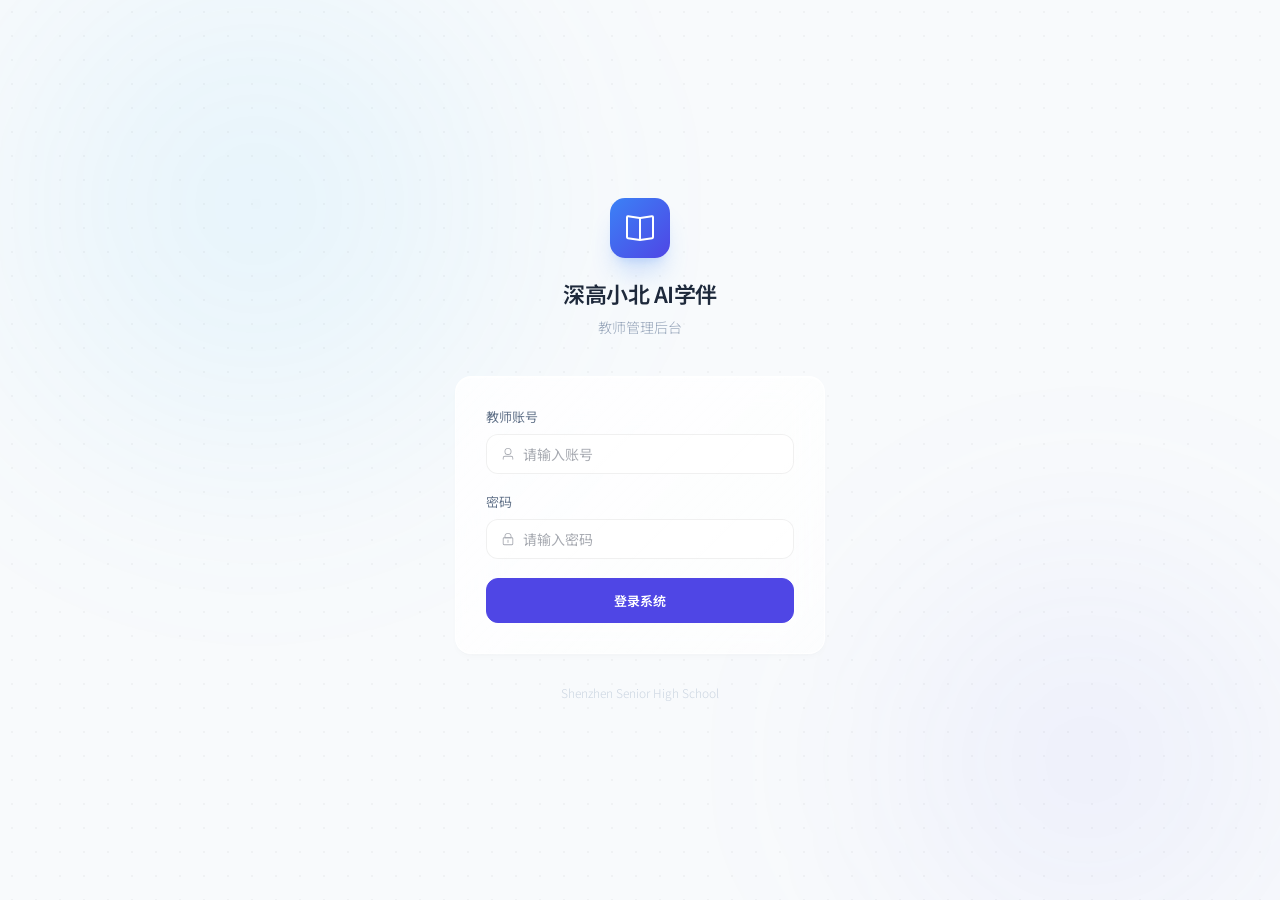
==== commit d9156cf0: "v10: 全部12页面毛玻璃+词云+font层次统一" ====
--- a/demo/index.html
+++ b/demo/index.html
@@ -6,9 +6,9 @@
   <title>深高小北AI学伴 · 教师管理后台</title>
   <link rel="preconnect" href="https://fonts.googleapis.com">
   <link rel="preconnect" href="https://fonts.gstatic.com" crossorigin>
-  <link href="https://fonts.googleapis.com/css2?family=Noto+Sans+SC:wght@400;500;600;700;800&family=JetBrains+Mono:wght@400;500;600;700&display=swap" rel="stylesheet">
-  <script type="module" crossorigin src="./assets/index-D_jkaxlY.js"></script>
-  <link rel="stylesheet" crossorigin href="./assets/index-DKLwiFOg.css">
+  <link href="https://fonts.googleapis.com/css2?family=Noto+Sans+SC:wght@100;200;300;400;500;600;700;800&family=JetBrains+Mono:wght@300;400;500;600&display=swap" rel="stylesheet">
+  <script type="module" crossorigin src="./assets/index-B8AhVtJF.js"></script>
+  <link rel="stylesheet" crossorigin href="./assets/index-DNQb6ees.css">
 </head>
 <body>
   <div id="app"></div>
--- a/demo/assets/index-DNQb6ees.css
+++ b/demo/assets/index-DNQb6ees.css
@@ -0,0 +1 @@
+html,body{margin:0;padding:0;height:100%;font-family:Helvetica Neue,Helvetica,PingFang SC,Hiragino Sans GB,Microsoft YaHei,微软雅黑,Arial,sans-serif;-webkit-font-smoothing:antialiased}#app{height:100%}.page-enter-active,.page-leave-active{transition:opacity .2s,transform .2s}.page-enter-from{opacity:0;transform:translateY(8px)}.page-leave-to{opacity:0}:root{--el-color-white:#fff;--el-color-black:#000;--el-color-primary-rgb:64, 158, 255;--el-color-success-rgb:103, 194, 58;--el-color-warning-rgb:230, 162, 60;--el-color-danger-rgb:245, 108, 108;--el-color-error-rgb:245, 108, 108;--el-color-info-rgb:144, 147, 153;--el-font-size-extra-large:20px;--el-font-size-large:18px;--el-font-size-medium:16px;--el-font-size-base:14px;--el-font-size-small:13px;--el-font-size-extra-small:12px;--el-font-family:"Helvetica Neue", Helvetica, "PingFang SC", "Hiragino Sans GB", "Microsoft YaHei", "微软雅黑", Arial, sans-serif;--el-font-weight-primary:500;--el-font-line-height-primary:24px;--el-index-normal:1;--el-index-top:1000;--el-index-popper:2000;--el-border-radius-base:4px;--el-border-radius-small:2px;--el-border-radius-round:20px;--el-border-radius-circle:100%;--el-transition-duration:.3s;--el-transition-duration-fast:.2s;--el-transition-function-ease-in-out-bezier:cubic-bezier(.645, .045, .355, 1);--el-transition-function-fast-bezier:cubic-bezier(.23, 1, .32, 1);--el-transition-all:all var(--el-transition-duration) var(--el-transition-function-ease-in-out-bezier);--el-transition-fade:opacity var(--el-transition-duration) var(--el-transition-function-fast-bezier);--el-transition-md-fade:transform var(--el-transition-duration) var(--el-transition-function-fast-bezier), opacity var(--el-transition-duration) var(--el-transition-function-fast-bezier);--el-transition-fade-linear:opacity var(--el-transition-duration-fast) linear;--el-transition-border:border-color var(--el-transition-duration-fast) var(--el-transition-function-ease-in-out-bezier);--el-transition-box-shadow:box-shadow var(--el-transition-duration-fast) var(--el-transition-function-ease-in-out-bezier);--el-transition-color:color var(--el-transition-duration-fast) var(--el-transition-function-ease-in-out-bezier);--el-component-size-large:40px;--el-component-size:32px;--el-component-size-small:24px;--lightningcss-light:initial;--lightningcss-dark: ;color-scheme:light;--el-color-primary:#409eff;--el-color-primary-light-3:#79bbff;--el-color-primary-light-5:#a0cfff;--el-color-primary-light-7:#c6e2ff;--el-color-primary-light-8:#d9ecff;--el-color-primary-light-9:#ecf5ff;--el-color-primary-dark-2:#337ecc;--el-color-success:#67c23a;--el-color-success-light-3:#95d475;--el-color-success-light-5:#b3e19d;--el-color-success-light-7:#d1edc4;--el-color-success-light-8:#e1f3d8;--el-color-success-light-9:#f0f9eb;--el-color-success-dark-2:#529b2e;--el-color-warning:#e6a23c;--el-color-warning-light-3:#eebe77;--el-color-warning-light-5:#f3d19e;--el-color-warning-light-7:#f8e3c5;--el-color-warning-light-8:#faecd8;--el-color-warning-light-9:#fdf6ec;--el-color-warning-dark-2:#b88230;--el-color-danger:#f56c6c;--el-color-danger-light-3:#f89898;--el-color-danger-light-5:#fab6b6;--el-color-danger-light-7:#fcd3d3;--el-color-danger-light-8:#fde2e2;--el-color-danger-light-9:#fef0f0;--el-color-danger-dark-2:#c45656;--el-color-error:#f56c6c;--el-color-error-light-3:#f89898;--el-color-error-light-5:#fab6b6;--el-color-error-light-7:#fcd3d3;--el-color-error-light-8:#fde2e2;--el-color-error-light-9:#fef0f0;--el-color-error-dark-2:#c45656;--el-color-info:#909399;--el-color-info-light-3:#b1b3b8;--el-color-info-light-5:#c8c9cc;--el-color-info-light-7:#dedfe0;--el-color-info-light-8:#e9e9eb;--el-color-info-light-9:#f4f4f5;--el-color-info-dark-2:#73767a;--el-bg-color:#fff;--el-bg-color-page:#f2f3f5;--el-bg-color-overlay:#fff;--el-text-color-primary:#303133;--el-text-color-regular:#606266;--el-text-color-secondary:#909399;--el-text-color-placeholder:#a8abb2;--el-text-color-disabled:#c0c4cc;--el-border-color:#dcdfe6;--el-border-color-light:#e4e7ed;--el-border-color-lighter:#ebeef5;--el-border-color-extra-light:#f2f6fc;--el-border-color-dark:#d4d7de;--el-border-color-darker:#cdd0d6;--el-fill-color:#f0f2f5;--el-fill-color-light:#f5f7fa;--el-fill-color-lighter:#fafafa;--el-fill-color-extra-light:#fafcff;--el-fill-color-dark:#ebedf0;--el-fill-color-darker:#e6e8eb;--el-fill-color-blank:#fff;--el-box-shadow:0px 12px 32px 4px #0000000a, 0px 8px 20px #00000014;--el-box-shadow-light:0px 0px 12px #0000001f;--el-box-shadow-lighter:0px 0px 6px #0000001f;--el-box-shadow-dark:0px 16px 48px 16px #00000014, 0px 12px 32px #0000001f, 0px 8px 16px -8px #00000029;--el-disabled-bg-color:var(--el-fill-color-light);--el-disabled-text-color:var(--el-text-color-placeholder);--el-disabled-border-color:var(--el-border-color-light);--el-overlay-color:#000c;--el-overlay-color-light:#000000b3;--el-overlay-color-lighter:#00000080;--el-mask-color:#ffffffe6;--el-mask-color-extra-light:#ffffff4d;--el-border-width:1px;--el-border-style:solid;--el-border-color-hover:var(--el-text-color-disabled);--el-border:var(--el-border-width) var(--el-border-style) var(--el-border-color);--el-svg-monochrome-grey:var(--el-border-color)}.fade-in-linear-enter-active,.fade-in-linear-leave-active{transition:var(--el-transition-fade-linear)}.fade-in-linear-enter-from,.fade-in-linear-leave-to{opacity:0}.el-fade-in-linear-enter-active,.el-fade-in-linear-leave-active{transition:var(--el-transition-fade-linear)}.el-fade-in-linear-enter-from,.el-fade-in-linear-leave-to{opacity:0}.el-fade-in-enter-active,.el-fade-in-leave-active{transition:all var(--el-transition-duration) cubic-bezier(.55,0,.1,1)}.el-fade-in-enter-from,.el-fade-in-leave-active{opacity:0}.el-zoom-in-center-enter-active,.el-zoom-in-center-leave-active{transition:all var(--el-transition-duration) cubic-bezier(.55,0,.1,1)}.el-zoom-in-center-enter-from,.el-zoom-in-center-leave-active{opacity:0;transform:scaleX(0)}.el-zoom-in-top-enter-active,.el-zoom-in-top-leave-active{opacity:1;transition:var(--el-transition-md-fade);transform-origin:top;transform:scaleY(1)}.el-zoom-in-top-enter-active[data-popper-placement^=top],.el-zoom-in-top-leave-active[data-popper-placement^=top]{transform-origin:bottom}.el-zoom-in-top-enter-from,.el-zoom-in-top-leave-active{opacity:0;transform:scaleY(0)}.el-zoom-in-bottom-enter-active,.el-zoom-in-bottom-leave-active{opacity:1;transition:var(--el-transition-md-fade);transform-origin:bottom;transform:scaleY(1)}.el-zoom-in-bottom-enter-from,.el-zoom-in-bottom-leave-active{opacity:0;transform:scaleY(0)}.el-zoom-in-left-enter-active,.el-zoom-in-left-leave-active{opacity:1;transition:var(--el-transition-md-fade);transform-origin:0 0;transform:scale(1)}.el-zoom-in-left-enter-from,.el-zoom-in-left-leave-active{opacity:0;transform:scale(.45)}.collapse-transition{transition:var(--el-transition-duration) height ease-in-out,var(--el-transition-duration) padding-top ease-in-out,var(--el-transition-duration) padding-bottom ease-in-out}.el-collapse-transition-leave-active,.el-collapse-transition-enter-active{transition:var(--el-transition-duration) max-height ease-in-out,var(--el-transition-duration) padding-top ease-in-out,var(--el-transition-duration) padding-bottom ease-in-out}.horizontal-collapse-transition{transition:var(--el-transition-duration) width ease-in-out,var(--el-transition-duration) padding-left ease-in-out,var(--el-transition-duration) padding-right ease-in-out}.el-list-enter-active,.el-list-leave-active{transition:all 1s}.el-list-enter-from,.el-list-leave-to{opacity:0;transform:translateY(-30px)}.el-list-leave-active{position:absolute!important}.el-opacity-transition{transition:opacity var(--el-transition-duration) cubic-bezier(.55,0,.1,1)}.el-icon--right{margin-left:5px}.el-icon--left{margin-right:5px}@keyframes rotating{0%{transform:rotate(0)}to{transform:rotate(360deg)}}.el-icon{--color:inherit;fill:currentColor;width:1em;height:1em;color:var(--color);line-height:1em;font-size:inherit;justify-content:center;align-items:center;display:inline-flex;position:relative}.el-icon.is-loading{animation:2s linear infinite rotating}.el-icon svg{width:1em;height:1em}.el-affix--fixed{position:fixed}.el-alert{--el-alert-padding:8px 16px;--el-alert-border-radius-base:var(--el-border-radius-base);--el-alert-title-font-size:14px;--el-alert-title-with-description-font-size:16px;--el-alert-description-font-size:14px;--el-alert-close-font-size:16px;--el-alert-close-customed-font-size:14px;--el-alert-icon-size:16px;--el-alert-icon-large-size:28px;width:100%;padding:var(--el-alert-padding);box-sizing:border-box;border-radius:var(--el-alert-border-radius-base);background-color:var(--el-color-white);opacity:1;transition:opacity var(--el-transition-duration-fast);align-items:center;margin:0;display:flex;position:relative;overflow:hidden}.el-alert.is-light .el-alert__close-btn{color:var(--el-text-color-placeholder)}.el-alert.is-dark .el-alert__close-btn,.el-alert.is-dark .el-alert__description{color:var(--el-color-white)}.el-alert.is-center{justify-content:center}.el-alert--primary{--el-alert-bg-color:var(--el-color-primary-light-9)}.el-alert--primary.is-light{background-color:var(--el-alert-bg-color);color:var(--el-color-primary)}.el-alert--primary.is-light .el-alert__description{color:var(--el-color-primary)}.el-alert--primary.is-dark{background-color:var(--el-color-primary);color:var(--el-color-white)}.el-alert--success{--el-alert-bg-color:var(--el-color-success-light-9)}.el-alert--success.is-light{background-color:var(--el-alert-bg-color);color:var(--el-color-success)}.el-alert--success.is-light .el-alert__description{color:var(--el-color-success)}.el-alert--success.is-dark{background-color:var(--el-color-success);color:var(--el-color-white)}.el-alert--info{--el-alert-bg-color:var(--el-color-info-light-9)}.el-alert--info.is-light{background-color:var(--el-alert-bg-color);color:var(--el-color-info)}.el-alert--info.is-light .el-alert__description{color:var(--el-color-info)}.el-alert--info.is-dark{background-color:var(--el-color-info);color:var(--el-color-white)}.el-alert--warning{--el-alert-bg-color:var(--el-color-warning-light-9)}.el-alert--warning.is-light{background-color:var(--el-alert-bg-color);color:var(--el-color-warning)}.el-alert--warning.is-light .el-alert__description{color:var(--el-color-warning)}.el-alert--warning.is-dark{background-color:var(--el-color-warning);color:var(--el-color-white)}.el-alert--error{--el-alert-bg-color:var(--el-color-error-light-9)}.el-alert--error.is-light{background-color:var(--el-alert-bg-color);color:var(--el-color-error)}.el-alert--error.is-light .el-alert__description{color:var(--el-color-error)}.el-alert--error.is-dark{background-color:var(--el-color-error);color:var(--el-color-white)}.el-alert__content{flex-direction:column;gap:4px;display:flex}.el-alert .el-alert__icon{font-size:var(--el-alert-icon-size);width:var(--el-alert-icon-size);margin-right:8px}.el-alert .el-alert__icon.is-big{font-size:var(--el-alert-icon-large-size);width:var(--el-alert-icon-large-size);margin-right:12px}.el-alert__title{font-size:var(--el-alert-title-font-size);line-height:24px}.el-alert__title.with-description{font-size:var(--el-alert-title-with-description-font-size)}.el-alert .el-alert__description{font-size:var(--el-alert-description-font-size);margin:0}.el-alert .el-alert__close-btn{font-size:var(--el-alert-close-font-size);opacity:1;cursor:pointer;position:absolute;top:12px;right:16px}.el-alert .el-alert__close-btn.is-customed{font-style:normal;font-size:var(--el-alert-close-customed-font-size);line-height:24px;top:8px}.el-alert-fade-enter-from,.el-alert-fade-leave-active{opacity:0}.el-aside{box-sizing:border-box;width:var(--el-aside-width,300px);flex-shrink:0;overflow:auto}.el-autocomplete{--el-input-text-color:var(--el-text-color-regular);--el-input-border:var(--el-border);--el-input-hover-border:var(--el-border-color-hover);--el-input-focus-border:var(--el-color-primary);--el-input-transparent-border:0 0 0 1px transparent inset;--el-input-border-color:var(--el-border-color);--el-input-border-radius:var(--el-border-radius-base);--el-input-bg-color:var(--el-fill-color-blank);--el-input-icon-color:var(--el-text-color-placeholder);--el-input-placeholder-color:var(--el-text-color-placeholder);--el-input-hover-border-color:var(--el-border-color-hover);--el-input-clear-hover-color:var(--el-text-color-secondary);--el-input-focus-border-color:var(--el-color-primary);--el-input-width:100%;width:var(--el-input-width);display:inline-block;position:relative}.el-autocomplete__popper.el-popper{background:var(--el-bg-color-overlay);border:1px solid var(--el-border-color-light);box-shadow:var(--el-box-shadow-light)}.el-autocomplete__popper.el-popper .el-popper__arrow:before{border:1px solid var(--el-border-color-light)}.el-autocomplete__popper.el-popper[data-popper-placement^=top] .el-popper__arrow:before{border-top-color:#0000;border-left-color:#0000}.el-autocomplete__popper.el-popper[data-popper-placement^=bottom] .el-popper__arrow:before{border-bottom-color:#0000;border-right-color:#0000}.el-autocomplete__popper.el-popper[data-popper-placement^=left] .el-popper__arrow:before{border-bottom-color:#0000;border-left-color:#0000}.el-autocomplete__popper.el-popper[data-popper-placement^=right] .el-popper__arrow:before{border-top-color:#0000;border-right-color:#0000}.el-autocomplete-suggestion{border-radius:var(--el-border-radius-base);box-sizing:border-box}.el-autocomplete-suggestion__header{border-bottom:1px solid var(--el-border-color-lighter);padding:10px}.el-autocomplete-suggestion__footer{border-top:1px solid var(--el-border-color-lighter);padding:10px}.el-autocomplete-suggestion__wrap{box-sizing:border-box;max-height:280px;padding:10px 0}.el-autocomplete-suggestion__list{margin:0;padding:0}.el-autocomplete-suggestion li{cursor:pointer;color:var(--el-text-color-regular);line-height:34px;font-size:var(--el-font-size-base);text-align:left;text-overflow:ellipsis;white-space:nowrap;margin:0;padding:0 20px;list-style:none;overflow:hidden}.el-autocomplete-suggestion li:hover,.el-autocomplete-suggestion li.highlighted{background-color:var(--el-fill-color-light)}.el-autocomplete-suggestion li.divider{border-top:1px solid var(--el-color-black);margin-top:6px}.el-autocomplete-suggestion li.divider:last-child{margin-bottom:-6px}.el-autocomplete-suggestion.is-loading li{cursor:default;height:100px;color:var(--el-text-color-secondary);justify-content:center;align-items:center;font-size:20px;display:flex}.el-autocomplete-suggestion.is-loading li:hover{background-color:var(--el-bg-color-overlay)}.el-avatar{--el-avatar-text-color:var(--el-color-white);--el-avatar-bg-color:var(--el-text-color-disabled);--el-avatar-text-size:14px;--el-avatar-icon-size:18px;--el-avatar-border-radius:var(--el-border-radius-base);--el-avatar-size-large:56px;--el-avatar-size:40px;--el-avatar-size-small:24px;box-sizing:border-box;text-align:center;color:var(--el-avatar-text-color);background:var(--el-avatar-bg-color);width:var(--el-avatar-size);height:var(--el-avatar-size);font-size:var(--el-avatar-text-size);outline:none;justify-content:center;align-items:center;display:inline-flex;overflow:hidden}.el-avatar>img{width:100%;height:100%;display:block}.el-avatar--circle{border-radius:50%}.el-avatar--square{border-radius:var(--el-avatar-border-radius)}.el-avatar--icon{font-size:var(--el-avatar-icon-size)}.el-avatar--small{--el-avatar-size:24px}.el-avatar--large{--el-avatar-size:56px}.el-avatar-group{--el-avatar-group-item-gap:-8px;--el-avatar-group-collapse-item-gap:4px;display:inline-flex}.el-avatar-group .el-avatar{border:1px solid var(--el-border-color-extra-light)}.el-avatar-group .el-avatar:not(:first-child){margin-left:var(--el-avatar-group-item-gap)}.el-avatar-group__collapse-avatars{--el-avatar-group-item-gap:-8px;--el-avatar-group-collapse-item-gap:4px}.el-avatar-group__collapse-avatars .el-avatar:not(:first-child){margin-left:var(--el-avatar-group-collapse-item-gap)}.el-backtop{--el-backtop-bg-color:var(--el-bg-color-overlay);--el-backtop-text-color:var(--el-color-primary);--el-backtop-hover-bg-color:var(--el-border-color-extra-light);background-color:var(--el-backtop-bg-color);width:40px;height:40px;color:var(--el-backtop-text-color);box-shadow:var(--el-box-shadow-lighter);cursor:pointer;z-index:5;border-radius:50%;justify-content:center;align-items:center;font-size:20px;display:flex;position:fixed}.el-backtop:hover{background-color:var(--el-backtop-hover-bg-color)}.el-backtop__icon{font-size:20px}.el-badge{--el-badge-bg-color:var(--el-color-danger);--el-badge-radius:10px;--el-badge-font-size:12px;--el-badge-padding:6px;--el-badge-size:18px;vertical-align:middle;width:fit-content;display:inline-block;position:relative}.el-badge__content{background-color:var(--el-badge-bg-color);border-radius:var(--el-badge-radius);color:var(--el-color-white);font-size:var(--el-badge-font-size);height:var(--el-badge-size);padding:0 var(--el-badge-padding);white-space:nowrap;border:1px solid var(--el-bg-color);justify-content:center;align-items:center;display:inline-flex}.el-badge__content.is-fixed{top:0;right:calc(1px + var(--el-badge-size) / 2);z-index:var(--el-index-normal);position:absolute;transform:translateY(-50%)translate(100%)}.el-badge__content.is-fixed.is-dot{right:5px}.el-badge__content.is-dot{border-radius:50%;width:8px;height:8px;padding:0;right:0}.el-badge__content.is-hide-zero{display:none}.el-badge__content--primary{background-color:var(--el-color-primary)}.el-badge__content--success{background-color:var(--el-color-success)}.el-badge__content--warning{background-color:var(--el-color-warning)}.el-badge__content--info{background-color:var(--el-color-info)}.el-badge__content--danger{background-color:var(--el-color-danger)}.el-breadcrumb__separator{color:var(--el-text-color-placeholder);margin:0 9px;font-weight:700}.el-breadcrumb__separator.el-icon{margin:0 6px;font-weight:400}.el-breadcrumb__separator.el-icon svg{vertical-align:middle}.el-breadcrumb__item{float:left;align-items:center;display:inline-flex}.el-breadcrumb__inner{color:var(--el-text-color-regular)}.el-breadcrumb__inner.is-link,.el-breadcrumb__inner a{transition:var(--el-transition-color);color:var(--el-text-color-primary);font-weight:700;text-decoration:none}.el-breadcrumb__inner.is-link:hover,.el-breadcrumb__inner a:hover{color:var(--el-color-primary);cursor:pointer}.el-breadcrumb__item:last-child .el-breadcrumb__inner,.el-breadcrumb__item:last-child .el-breadcrumb__inner:hover,.el-breadcrumb__item:last-child .el-breadcrumb__inner a,.el-breadcrumb__item:last-child .el-breadcrumb__inner a:hover{color:var(--el-text-color-regular);cursor:text;font-weight:400}.el-breadcrumb__item:last-child .el-breadcrumb__separator{display:none}.el-breadcrumb{font-size:14px;line-height:1}.el-breadcrumb:before,.el-breadcrumb:after{content:"";display:table}.el-breadcrumb:after{clear:both}.el-button-group>.el-button+.el-button{margin-left:0}.el-button-group>.el-button:first-child:last-child{border-top-right-radius:var(--el-border-radius-base);border-bottom-right-radius:var(--el-border-radius-base);border-top-left-radius:var(--el-border-radius-base);border-bottom-left-radius:var(--el-border-radius-base)}.el-button-group>.el-button:first-child:last-child.is-round{border-radius:var(--el-border-radius-round)}.el-button-group>.el-button:first-child:last-child.is-circle{border-radius:50%}.el-button-group>.el-button:not(:first-child):not(:last-child){border-radius:0}.el-button-group>.el-button:hover,.el-button-group>.el-button:focus,.el-button-group>.el-button:active,.el-button-group>.el-button.is-active{z-index:1}.el-button-group--horizontal{vertical-align:middle;display:inline-block}.el-button-group--horizontal:before,.el-button-group--horizontal:after{content:"";display:table}.el-button-group--horizontal:after{clear:both}.el-button-group--horizontal>.el-button{float:left;position:relative}.el-button-group--horizontal>.el-button:first-child{border-top-right-radius:0;border-bottom-right-radius:0}.el-button-group--horizontal>.el-button:last-child{border-top-left-radius:0;border-bottom-left-radius:0}.el-button-group--horizontal>.el-button:not(:last-child){margin-right:-1px}.el-button-group--horizontal .el-button--primary:first-child{border-right-color:var(--el-button-divide-border-color)}.el-button-group--horizontal .el-button--primary:last-child{border-left-color:var(--el-button-divide-border-color)}.el-button-group--horizontal .el-button--primary:not(:first-child):not(:last-child){border-left-color:var(--el-button-divide-border-color);border-right-color:var(--el-button-divide-border-color)}.el-button-group--horizontal .el-button--success:first-child{border-right-color:var(--el-button-divide-border-color)}.el-button-group--horizontal .el-button--success:last-child{border-left-color:var(--el-button-divide-border-color)}.el-button-group--horizontal .el-button--success:not(:first-child):not(:last-child){border-left-color:var(--el-button-divide-border-color);border-right-color:var(--el-button-divide-border-color)}.el-button-group--horizontal .el-button--warning:first-child{border-right-color:var(--el-button-divide-border-color)}.el-button-group--horizontal .el-button--warning:last-child{border-left-color:var(--el-button-divide-border-color)}.el-button-group--horizontal .el-button--warning:not(:first-child):not(:last-child){border-left-color:var(--el-button-divide-border-color);border-right-color:var(--el-button-divide-border-color)}.el-button-group--horizontal .el-button--danger:first-child{border-right-color:var(--el-button-divide-border-color)}.el-button-group--horizontal .el-button--danger:last-child{border-left-color:var(--el-button-divide-border-color)}.el-button-group--horizontal .el-button--danger:not(:first-child):not(:last-child){border-left-color:var(--el-button-divide-border-color);border-right-color:var(--el-button-divide-border-color)}.el-button-group--horizontal .el-button--info:first-child{border-right-color:var(--el-button-divide-border-color)}.el-button-group--horizontal .el-button--info:last-child{border-left-color:var(--el-button-divide-border-color)}.el-button-group--horizontal .el-button--info:not(:first-child):not(:last-child){border-left-color:var(--el-button-divide-border-color);border-right-color:var(--el-button-divide-border-color)}.el-button-group--horizontal>.el-dropdown>.el-button{border-left-color:var(--el-button-divide-border-color);border-top-left-radius:0;border-bottom-left-radius:0}.el-button-group--vertical{flex-direction:column;align-items:stretch;display:inline-flex}.el-button-group--vertical>.el-button{margin-top:-1px}.el-button-group--vertical>.el-button:first-child{border-bottom-right-radius:0;border-bottom-left-radius:0}.el-button-group--vertical>.el-button:last-child{border-top-left-radius:0;border-top-right-radius:0}.el-button-group--vertical>.el-dropdown{margin-top:-1px}.el-button-group--vertical>.el-dropdown>.el-button{border-left-color:var(--el-button-divide-border-color);border-top-left-radius:0;border-top-right-radius:0}.el-button-group--vertical .el-button--primary:first-child{border-bottom-color:var(--el-button-divide-border-color)}.el-button-group--vertical .el-button--primary:last-child{border-top-color:var(--el-button-divide-border-color)}.el-button-group--vertical .el-button--primary:not(:first-child):not(:last-child){border-top-color:var(--el-button-divide-border-color);border-bottom-color:var(--el-button-divide-border-color)}.el-button-group--vertical .el-button--success:first-child{border-bottom-color:var(--el-button-divide-border-color)}.el-button-group--vertical .el-button--success:last-child{border-top-color:var(--el-button-divide-border-color)}.el-button-group--vertical .el-button--success:not(:first-child):not(:last-child){border-top-color:var(--el-button-divide-border-color);border-bottom-color:var(--el-button-divide-border-color)}.el-button-group--vertical .el-button--warning:first-child{border-bottom-color:var(--el-button-divide-border-color)}.el-button-group--vertical .el-button--warning:last-child{border-top-color:var(--el-button-divide-border-color)}.el-button-group--vertical .el-button--warning:not(:first-child):not(:last-child){border-top-color:var(--el-button-divide-border-color);border-bottom-color:var(--el-button-divide-border-color)}.el-button-group--vertical .el-button--danger:first-child{border-bottom-color:var(--el-button-divide-border-color)}.el-button-group--vertical .el-button--danger:last-child{border-top-color:var(--el-button-divide-border-color)}.el-button-group--vertical .el-button--danger:not(:first-child):not(:last-child){border-top-color:var(--el-button-divide-border-color);border-bottom-color:var(--el-button-divide-border-color)}.el-button-group--vertical .el-button--info:first-child{border-bottom-color:var(--el-button-divide-border-color)}.el-button-group--vertical .el-button--info:last-child{border-top-color:var(--el-button-divide-border-color)}.el-button-group--vertical .el-button--info:not(:first-child):not(:last-child){border-top-color:var(--el-button-divide-border-color);border-bottom-color:var(--el-button-divide-border-color)}.el-button{--el-button-font-weight:var(--el-font-weight-primary);--el-button-border-color:var(--el-border-color);--el-button-bg-color:var(--el-fill-color-blank);--el-button-text-color:var(--el-text-color-regular);--el-button-disabled-text-color:var(--el-disabled-text-color);--el-button-disabled-bg-color:var(--el-fill-color-blank);--el-button-disabled-border-color:var(--el-border-color-light);--el-button-divide-border-color:#ffffff80;--el-button-hover-text-color:var(--el-color-primary);--el-button-hover-bg-color:var(--el-color-primary-light-9);--el-button-hover-border-color:var(--el-color-primary-light-7);--el-button-active-text-color:var(--el-button-hover-text-color);--el-button-active-border-color:var(--el-color-primary);--el-button-active-bg-color:var(--el-button-hover-bg-color);--el-button-outline-color:var(--el-color-primary-light-5);--el-button-hover-link-text-color:var(--el-text-color-secondary);--el-button-active-color:var(--el-text-color-primary);white-space:nowrap;cursor:pointer;height:32px;color:var(--el-button-text-color);text-align:center;box-sizing:border-box;line-height:1;font-weight:var(--el-button-font-weight);-webkit-user-select:none;user-select:none;vertical-align:middle;-webkit-appearance:none;background-color:var(--el-button-bg-color);border:var(--el-border);border-color:var(--el-button-border-color);outline:none;justify-content:center;align-items:center;transition:all .1s;display:inline-flex}.el-button:hover{color:var(--el-button-hover-text-color);border-color:var(--el-button-hover-border-color);background-color:var(--el-button-hover-bg-color);outline:none}.el-button:active{color:var(--el-button-active-text-color);border-color:var(--el-button-active-border-color);background-color:var(--el-button-active-bg-color);outline:none}.el-button:focus-visible{outline:2px solid var(--el-button-outline-color);outline-offset:1px;transition:outline-offset,outline}.el-button>span{align-items:center;display:inline-flex}.el-button+.el-button{margin-left:12px}.el-button{font-size:var(--el-font-size-base);border-radius:var(--el-border-radius-base);padding:8px 15px}.el-button.is-round{padding:8px 15px}.el-button::-moz-focus-inner{border:0}.el-button [class*=el-icon]+span{margin-left:6px}.el-button [class*=el-icon] svg{vertical-align:bottom}.el-button.is-plain{--el-button-hover-text-color:var(--el-color-primary);--el-button-hover-bg-color:var(--el-fill-color-blank);--el-button-hover-border-color:var(--el-color-primary)}.el-button.is-active{color:var(--el-button-active-text-color);border-color:var(--el-button-active-border-color);background-color:var(--el-button-active-bg-color);outline:none}.el-button.is-disabled,.el-button.is-disabled:hover{color:var(--el-button-disabled-text-color);cursor:not-allowed;background-image:none;background-color:var(--el-button-disabled-bg-color);border-color:var(--el-button-disabled-border-color)}.el-button.is-loading{pointer-events:none;position:relative}.el-button.is-loading:before{z-index:1;pointer-events:none;content:"";border-radius:inherit;background-color:var(--el-mask-color-extra-light);position:absolute;top:-1px;bottom:-1px;left:-1px;right:-1px}.el-button.is-round{border-radius:var(--el-border-radius-round)}.el-button.is-dashed{--el-button-hover-text-color:var(--el-color-primary);--el-button-hover-bg-color:var(--el-fill-color-blank);--el-button-hover-border-color:var(--el-color-primary);border-style:dashed}.el-button.is-circle{border-radius:50%;width:32px;padding:8px}.el-button.is-text{color:var(--el-button-text-color);background-color:#0000;border:0 solid #0000}.el-button.is-text.is-disabled{color:var(--el-button-disabled-text-color);background-color:#0000!important}.el-button.is-text:not(.is-disabled):hover{background-color:var(--el-fill-color-light)}.el-button.is-text:not(.is-disabled):focus-visible{outline:2px solid var(--el-button-outline-color);outline-offset:1px;transition:outline-offset,outline}.el-button.is-text:not(.is-disabled):active{background-color:var(--el-fill-color)}.el-button.is-text:not(.is-disabled).is-has-bg{background-color:var(--el-fill-color-light)}.el-button.is-text:not(.is-disabled).is-has-bg:hover{background-color:var(--el-fill-color)}.el-button.is-text:not(.is-disabled).is-has-bg:active{background-color:var(--el-fill-color-dark)}.el-button__text--expand{letter-spacing:.3em;margin-right:-.3em}.el-button.is-link{color:var(--el-button-text-color);background:0 0;border-color:#0000;height:auto;padding:2px}.el-button.is-link:hover{color:var(--el-button-hover-link-text-color)}.el-button.is-link.is-disabled{color:var(--el-button-disabled-text-color);background-color:#0000!important;border-color:#0000!important}.el-button.is-link:not(.is-disabled):hover{background-color:#0000;border-color:#0000}.el-button.is-link:not(.is-disabled):active{color:var(--el-button-active-color);background-color:#0000;border-color:#0000}.el-button--text{color:var(--el-color-primary);background:0 0;border-color:#0000;padding-left:0;padding-right:0}.el-button--text.is-disabled{color:var(--el-button-disabled-text-color);background-color:#0000!important;border-color:#0000!important}.el-button--text:not(.is-disabled):hover{color:var(--el-color-primary-light-3);background-color:#0000;border-color:#0000}.el-button--text:not(.is-disabled):active{color:var(--el-color-primary-dark-2);background-color:#0000;border-color:#0000}.el-button__link--expand{letter-spacing:.3em;margin-right:-.3em}.el-button--primary{--el-button-text-color:var(--el-color-white);--el-button-bg-color:var(--el-color-primary);--el-button-border-color:var(--el-color-primary);--el-button-outline-color:var(--el-color-primary-light-5);--el-button-active-color:var(--el-color-primary-dark-2);--el-button-hover-text-color:var(--el-color-white);--el-button-hover-link-text-color:var(--el-color-primary-light-5);--el-button-hover-bg-color:var(--el-color-primary-light-3);--el-button-hover-border-color:var(--el-color-primary-light-3);--el-button-active-bg-color:var(--el-color-primary-dark-2);--el-button-active-border-color:var(--el-color-primary-dark-2);--el-button-disabled-text-color:var(--el-color-white);--el-button-disabled-bg-color:var(--el-color-primary-light-5);--el-button-disabled-border-color:var(--el-color-primary-light-5)}.el-button--primary.is-plain,.el-button--primary.is-text,.el-button--primary.is-link{--el-button-text-color:var(--el-color-primary);--el-button-bg-color:var(--el-color-primary-light-9);--el-button-border-color:var(--el-color-primary-light-5);--el-button-hover-text-color:var(--el-color-white);--el-button-hover-bg-color:var(--el-color-primary);--el-button-hover-border-color:var(--el-color-primary);--el-button-active-text-color:var(--el-color-white)}.el-button--primary.is-plain.is-disabled,.el-button--primary.is-plain.is-disabled:hover,.el-button--primary.is-plain.is-disabled:focus,.el-button--primary.is-plain.is-disabled:active,.el-button--primary.is-text.is-disabled,.el-button--primary.is-text.is-disabled:hover,.el-button--primary.is-text.is-disabled:focus,.el-button--primary.is-text.is-disabled:active,.el-button--primary.is-link.is-disabled,.el-button--primary.is-link.is-disabled:hover,.el-button--primary.is-link.is-disabled:focus,.el-button--primary.is-link.is-disabled:active{color:var(--el-color-primary-light-5);background-color:var(--el-color-primary-light-9);border-color:var(--el-color-primary-light-8)}.el-button--primary.is-dashed{--el-button-text-color:var(--el-color-primary);--el-button-bg-color:var(--el-color-primary-light-9);--el-button-border-color:var(--el-color-primary-light-5);--el-button-hover-text-color:var(--el-color-primary);--el-button-hover-bg-color:var(--el-color-primary-light-9);--el-button-hover-border-color:var(--el-color-primary-light-3);--el-button-active-text-color:var(--el-color-primary-dark-2);--el-button-active-bg-color:var(--el-color-primary-light-9);--el-button-active-border-color:var(--el-color-primary-dark-2)}.el-button--primary.is-dashed.is-disabled,.el-button--primary.is-dashed.is-disabled:hover,.el-button--primary.is-dashed.is-disabled:focus,.el-button--primary.is-dashed.is-disabled:active{color:var(--el-color-primary-light-5);background-color:var(--el-color-primary-light-9);border-color:var(--el-color-primary-light-8)}.el-button--success{--el-button-text-color:var(--el-color-white);--el-button-bg-color:var(--el-color-success);--el-button-border-color:var(--el-color-success);--el-button-outline-color:var(--el-color-success-light-5);--el-button-active-color:var(--el-color-success-dark-2);--el-button-hover-text-color:var(--el-color-white);--el-button-hover-link-text-color:var(--el-color-success-light-5);--el-button-hover-bg-color:var(--el-color-success-light-3);--el-button-hover-border-color:var(--el-color-success-light-3);--el-button-active-bg-color:var(--el-color-success-dark-2);--el-button-active-border-color:var(--el-color-success-dark-2);--el-button-disabled-text-color:var(--el-color-white);--el-button-disabled-bg-color:var(--el-color-success-light-5);--el-button-disabled-border-color:var(--el-color-success-light-5)}.el-button--success.is-plain,.el-button--success.is-text,.el-button--success.is-link{--el-button-text-color:var(--el-color-success);--el-button-bg-color:var(--el-color-success-light-9);--el-button-border-color:var(--el-color-success-light-5);--el-button-hover-text-color:var(--el-color-white);--el-button-hover-bg-color:var(--el-color-success);--el-button-hover-border-color:var(--el-color-success);--el-button-active-text-color:var(--el-color-white)}.el-button--success.is-plain.is-disabled,.el-button--success.is-plain.is-disabled:hover,.el-button--success.is-plain.is-disabled:focus,.el-button--success.is-plain.is-disabled:active,.el-button--success.is-text.is-disabled,.el-button--success.is-text.is-disabled:hover,.el-button--success.is-text.is-disabled:focus,.el-button--success.is-text.is-disabled:active,.el-button--success.is-link.is-disabled,.el-button--success.is-link.is-disabled:hover,.el-button--success.is-link.is-disabled:focus,.el-button--success.is-link.is-disabled:active{color:var(--el-color-success-light-5);background-color:var(--el-color-success-light-9);border-color:var(--el-color-success-light-8)}.el-button--success.is-dashed{--el-button-text-color:var(--el-color-success);--el-button-bg-color:var(--el-color-success-light-9);--el-button-border-color:var(--el-color-success-light-5);--el-button-hover-text-color:var(--el-color-success);--el-button-hover-bg-color:var(--el-color-success-light-9);--el-button-hover-border-color:var(--el-color-success-light-3);--el-button-active-text-color:var(--el-color-success-dark-2);--el-button-active-bg-color:var(--el-color-success-light-9);--el-button-active-border-color:var(--el-color-success-dark-2)}.el-button--success.is-dashed.is-disabled,.el-button--success.is-dashed.is-disabled:hover,.el-button--success.is-dashed.is-disabled:focus,.el-button--success.is-dashed.is-disabled:active{color:var(--el-color-success-light-5);background-color:var(--el-color-success-light-9);border-color:var(--el-color-success-light-8)}.el-button--warning{--el-button-text-color:var(--el-color-white);--el-button-bg-color:var(--el-color-warning);--el-button-border-color:var(--el-color-warning);--el-button-outline-color:var(--el-color-warning-light-5);--el-button-active-color:var(--el-color-warning-dark-2);--el-button-hover-text-color:var(--el-color-white);--el-button-hover-link-text-color:var(--el-color-warning-light-5);--el-button-hover-bg-color:var(--el-color-warning-light-3);--el-button-hover-border-color:var(--el-color-warning-light-3);--el-button-active-bg-color:var(--el-color-warning-dark-2);--el-button-active-border-color:var(--el-color-warning-dark-2);--el-button-disabled-text-color:var(--el-color-white);--el-button-disabled-bg-color:var(--el-color-warning-light-5);--el-button-disabled-border-color:var(--el-color-warning-light-5)}.el-button--warning.is-plain,.el-button--warning.is-text,.el-button--warning.is-link{--el-button-text-color:var(--el-color-warning);--el-button-bg-color:var(--el-color-warning-light-9);--el-button-border-color:var(--el-color-warning-light-5);--el-button-hover-text-color:var(--el-color-white);--el-button-hover-bg-color:var(--el-color-warning);--el-button-hover-border-color:var(--el-color-warning);--el-button-active-text-color:var(--el-color-white)}.el-button--warning.is-plain.is-disabled,.el-button--warning.is-plain.is-disabled:hover,.el-button--warning.is-plain.is-disabled:focus,.el-button--warning.is-plain.is-disabled:active,.el-button--warning.is-text.is-disabled,.el-button--warning.is-text.is-disabled:hover,.el-button--warning.is-text.is-disabled:focus,.el-button--warning.is-text.is-disabled:active,.el-button--warning.is-link.is-disabled,.el-button--warning.is-link.is-disabled:hover,.el-button--warning.is-link.is-disabled:focus,.el-button--warning.is-link.is-disabled:active{color:var(--el-color-warning-light-5);background-color:var(--el-color-warning-light-9);border-color:var(--el-color-warning-light-8)}.el-button--warning.is-dashed{--el-button-text-color:var(--el-color-warning);--el-button-bg-color:var(--el-color-warning-light-9);--el-button-border-color:var(--el-color-warning-light-5);--el-button-hover-text-color:var(--el-color-warning);--el-button-hover-bg-color:var(--el-color-warning-light-9);--el-button-hover-border-color:var(--el-color-warning-light-3);--el-button-active-text-color:var(--el-color-warning-dark-2);--el-button-active-bg-color:var(--el-color-warning-light-9);--el-button-active-border-color:var(--el-color-warning-dark-2)}.el-button--warning.is-dashed.is-disabled,.el-button--warning.is-dashed.is-disabled:hover,.el-button--warning.is-dashed.is-disabled:focus,.el-button--warning.is-dashed.is-disabled:active{color:var(--el-color-warning-light-5);background-color:var(--el-color-warning-light-9);border-color:var(--el-color-warning-light-8)}.el-button--danger{--el-button-text-color:var(--el-color-white);--el-button-bg-color:var(--el-color-danger);--el-button-border-color:var(--el-color-danger);--el-button-outline-color:var(--el-color-danger-light-5);--el-button-active-color:var(--el-color-danger-dark-2);--el-button-hover-text-color:var(--el-color-white);--el-button-hover-link-text-color:var(--el-color-danger-light-5);--el-button-hover-bg-color:var(--el-color-danger-light-3);--el-button-hover-border-color:var(--el-color-danger-light-3);--el-button-active-bg-color:var(--el-color-danger-dark-2);--el-button-active-border-color:var(--el-color-danger-dark-2);--el-button-disabled-text-color:var(--el-color-white);--el-button-disabled-bg-color:var(--el-color-danger-light-5);--el-button-disabled-border-color:var(--el-color-danger-light-5)}.el-button--danger.is-plain,.el-button--danger.is-text,.el-button--danger.is-link{--el-button-text-color:var(--el-color-danger);--el-button-bg-color:var(--el-color-danger-light-9);--el-button-border-color:var(--el-color-danger-light-5);--el-button-hover-text-color:var(--el-color-white);--el-button-hover-bg-color:var(--el-color-danger);--el-button-hover-border-color:var(--el-color-danger);--el-button-active-text-color:var(--el-color-white)}.el-button--danger.is-plain.is-disabled,.el-button--danger.is-plain.is-disabled:hover,.el-button--danger.is-plain.is-disabled:focus,.el-button--danger.is-plain.is-disabled:active,.el-button--danger.is-text.is-disabled,.el-button--danger.is-text.is-disabled:hover,.el-button--danger.is-text.is-disabled:focus,.el-button--danger.is-text.is-disabled:active,.el-button--danger.is-link.is-disabled,.el-button--danger.is-link.is-disabled:hover,.el-button--danger.is-link.is-disabled:focus,.el-button--danger.is-link.is-disabled:active{color:var(--el-color-danger-light-5);background-color:var(--el-color-danger-light-9);border-color:var(--el-color-danger-light-8)}.el-button--danger.is-dashed{--el-button-text-color:var(--el-color-danger);--el-button-bg-color:var(--el-color-danger-light-9);--el-button-border-color:var(--el-color-danger-light-5);--el-button-hover-text-color:var(--el-color-danger);--el-button-hover-bg-color:var(--el-color-danger-light-9);--el-button-hover-border-color:var(--el-color-danger-light-3);--el-button-active-text-color:var(--el-color-danger-dark-2);--el-button-active-bg-color:var(--el-color-danger-light-9);--el-button-active-border-color:var(--el-color-danger-dark-2)}.el-button--danger.is-dashed.is-disabled,.el-button--danger.is-dashed.is-disabled:hover,.el-button--danger.is-dashed.is-disabled:focus,.el-button--danger.is-dashed.is-disabled:active{color:var(--el-color-danger-light-5);background-color:var(--el-color-danger-light-9);border-color:var(--el-color-danger-light-8)}.el-button--info{--el-button-text-color:var(--el-color-white);--el-button-bg-color:var(--el-color-info);--el-button-border-color:var(--el-color-info);--el-button-outline-color:var(--el-color-info-light-5);--el-button-active-color:var(--el-color-info-dark-2);--el-button-hover-text-color:var(--el-color-white);--el-button-hover-link-text-color:var(--el-color-info-light-5);--el-button-hover-bg-color:var(--el-color-info-light-3);--el-button-hover-border-color:var(--el-color-info-light-3);--el-button-active-bg-color:var(--el-color-info-dark-2);--el-button-active-border-color:var(--el-color-info-dark-2);--el-button-disabled-text-color:var(--el-color-white);--el-button-disabled-bg-color:var(--el-color-info-light-5);--el-button-disabled-border-color:var(--el-color-info-light-5)}.el-button--info.is-plain,.el-button--info.is-text,.el-button--info.is-link{--el-button-text-color:var(--el-color-info);--el-button-bg-color:var(--el-color-info-light-9);--el-button-border-color:var(--el-color-info-light-5);--el-button-hover-text-color:var(--el-color-white);--el-button-hover-bg-color:var(--el-color-info);--el-button-hover-border-color:var(--el-color-info);--el-button-active-text-color:var(--el-color-white)}.el-button--info.is-plain.is-disabled,.el-button--info.is-plain.is-disabled:hover,.el-button--info.is-plain.is-disabled:focus,.el-button--info.is-plain.is-disabled:active,.el-button--info.is-text.is-disabled,.el-button--info.is-text.is-disabled:hover,.el-button--info.is-text.is-disabled:focus,.el-button--info.is-text.is-disabled:active,.el-button--info.is-link.is-disabled,.el-button--info.is-link.is-disabled:hover,.el-button--info.is-link.is-disabled:focus,.el-button--info.is-link.is-disabled:active{color:var(--el-color-info-light-5);background-color:var(--el-color-info-light-9);border-color:var(--el-color-info-light-8)}.el-button--info.is-dashed{--el-button-text-color:var(--el-color-info);--el-button-bg-color:var(--el-color-info-light-9);--el-button-border-color:var(--el-color-info-light-5);--el-button-hover-text-color:var(--el-color-info);--el-button-hover-bg-color:var(--el-color-info-light-9);--el-button-hover-border-color:var(--el-color-info-light-3);--el-button-active-text-color:var(--el-color-info-dark-2);--el-button-active-bg-color:var(--el-color-info-light-9);--el-button-active-border-color:var(--el-color-info-dark-2)}.el-button--info.is-dashed.is-disabled,.el-button--info.is-dashed.is-disabled:hover,.el-button--info.is-dashed.is-disabled:focus,.el-button--info.is-dashed.is-disabled:active{color:var(--el-color-info-light-5);background-color:var(--el-color-info-light-9);border-color:var(--el-color-info-light-8)}.el-button--large{--el-button-size:40px;height:var(--el-button-size)}.el-button--large [class*=el-icon]+span{margin-left:8px}.el-button--large{font-size:var(--el-font-size-base);border-radius:var(--el-border-radius-base);padding:12px 19px}.el-button--large.is-round{padding:12px 19px}.el-button--large.is-circle{width:var(--el-button-size);padding:12px}.el-button--small{--el-button-size:24px;height:var(--el-button-size)}.el-button--small [class*=el-icon]+span{margin-left:4px}.el-button--small{border-radius:calc(var(--el-border-radius-base) - 1px);padding:5px 11px;font-size:12px}.el-button--small.is-round{padding:5px 11px}.el-button--small.is-circle{width:var(--el-button-size);padding:5px}.el-calendar{--el-calendar-border:var(--el-table-border,1px solid var(--el-border-color-lighter));--el-calendar-header-border-bottom:var(--el-calendar-border);--el-calendar-selected-bg-color:var(--el-color-primary-light-9);--el-calendar-cell-width:85px;background-color:var(--el-fill-color-blank)}.el-calendar__header{border-bottom:var(--el-calendar-header-border-bottom);justify-content:space-between;padding:12px 20px;display:flex}.el-calendar__title{color:var(--el-text-color);align-self:center}.el-calendar__body{padding:12px 20px 35px}.el-calendar__select-controller .el-select{margin-right:8px}.el-calendar__select-controller .el-calendar-select__year{width:120px}.el-calendar__select-controller .el-calendar-select__month{width:60px}.el-calendar-table{table-layout:fixed;width:100%}.el-calendar-table thead th{color:var(--el-text-color-regular);padding:12px 0;font-weight:400}.el-calendar-table:not(.is-range) td.prev,.el-calendar-table:not(.is-range) td.next{color:var(--el-text-color-placeholder)}.el-calendar-table td{border-bottom:var(--el-calendar-border);border-right:var(--el-calendar-border);vertical-align:top;transition:background-color var(--el-transition-duration-fast) ease}.el-calendar-table td.is-selected{background-color:var(--el-calendar-selected-bg-color)}.el-calendar-table td.is-today{color:var(--el-color-primary)}.el-calendar-table tr:first-child td{border-top:var(--el-calendar-border)}.el-calendar-table tr td:first-child{border-left:var(--el-calendar-border)}.el-calendar-table tr.el-calendar-table__row--hide-border td{border-top:none}.el-calendar-table .el-calendar-day{box-sizing:border-box;height:var(--el-calendar-cell-width);padding:8px}.el-calendar-table .el-calendar-day:hover{cursor:pointer;background-color:var(--el-calendar-selected-bg-color)}.el-card{--el-card-border-color:var(--el-border-color-light);--el-card-border-radius:4px;--el-card-padding:20px;--el-card-bg-color:var(--el-fill-color-blank);border-radius:var(--el-card-border-radius);border:1px solid var(--el-card-border-color);background-color:var(--el-card-bg-color);color:var(--el-text-color-primary);transition:var(--el-transition-duration);flex-direction:column;display:flex;overflow:hidden}.el-card.is-always-shadow,.el-card.is-hover-shadow:hover,.el-card.is-hover-shadow:focus{box-shadow:var(--el-box-shadow-light)}.el-card__header{padding:calc(var(--el-card-padding) - 2px) var(--el-card-padding);border-bottom:1px solid var(--el-card-border-color);box-sizing:border-box}.el-card__body{padding:var(--el-card-padding);flex-grow:1;overflow:auto}.el-card__footer{padding:calc(var(--el-card-padding) - 2px) var(--el-card-padding);border-top:1px solid var(--el-card-border-color);box-sizing:border-box}.el-carousel__item{width:100%;height:100%;z-index:calc(var(--el-index-normal) - 1);display:inline-block;position:absolute;top:0;left:0;overflow:hidden}.el-carousel__item.is-active{z-index:calc(var(--el-index-normal) - 1)}.el-carousel__item.is-animating{transition:transform .4s ease-in-out}.el-carousel__item--card{width:50%;transition:transform .4s ease-in-out}.el-carousel__item--card.is-in-stage{cursor:pointer;z-index:var(--el-index-normal)}.el-carousel__item--card.is-in-stage:hover .el-carousel__mask,.el-carousel__item--card.is-in-stage.is-hover .el-carousel__mask{opacity:.12}.el-carousel__item--card.is-active{z-index:calc(var(--el-index-normal) + 1)}.el-carousel__item--card-vertical{width:100%;height:50%}.el-carousel__mask{background-color:var(--el-color-white);opacity:.24;width:100%;height:100%;transition:var(--el-transition-duration-fast);position:absolute;top:0;left:0}.el-carousel{--el-carousel-arrow-font-size:12px;--el-carousel-arrow-size:36px;--el-carousel-arrow-background:#1f2d3d1c;--el-carousel-arrow-hover-background:#1f2d3d3b;--el-carousel-indicator-width:30px;--el-carousel-indicator-height:2px;--el-carousel-indicator-padding-horizontal:4px;--el-carousel-indicator-padding-vertical:12px;--el-carousel-indicator-out-color:var(--el-border-color-hover);position:relative}.el-carousel--horizontal,.el-carousel--vertical{overflow:hidden}.el-carousel.is-vertical-outside{flex-direction:row;align-items:center;display:flex}.el-carousel.is-vertical-outside .el-carousel__container{flex:1}.el-carousel__container{height:300px;position:relative}.el-carousel__arrow{height:var(--el-carousel-arrow-size);width:var(--el-carousel-arrow-size);cursor:pointer;transition:var(--el-transition-duration);background-color:var(--el-carousel-arrow-background);color:#fff;z-index:10;text-align:center;font-size:var(--el-carousel-arrow-font-size);border:none;border-radius:50%;outline:none;justify-content:center;align-items:center;margin:0;padding:0;display:inline-flex;position:absolute;top:50%;transform:translateY(-50%)}.el-carousel__arrow--left{left:16px}.el-carousel__arrow--right{right:16px}.el-carousel__arrow:hover{background-color:var(--el-carousel-arrow-hover-background)}.el-carousel__arrow i{cursor:pointer}.el-carousel__indicators{z-index:calc(var(--el-index-normal) + 1);margin:0;padding:0;list-style:none;position:absolute}.el-carousel__indicators--horizontal{bottom:0;left:50%;transform:translate(-50%)}.el-carousel__indicators--vertical{top:50%;right:0;transform:translateY(-50%)}.el-carousel__indicators--outside{text-align:center;position:static;transform:none}.el-carousel__indicators--outside .el-carousel__indicator:hover button{opacity:.64}.el-carousel__indicators--outside button{background-color:var(--el-carousel-indicator-out-color);opacity:.24}.el-carousel__indicators--right{right:0}.el-carousel__indicators--labels .el-carousel__button{color:#000;padding:2px 18px;font-size:12px}.el-carousel__indicators--labels .el-carousel__indicator{padding:6px 4px}.el-carousel__indicator{cursor:pointer;background-color:#0000}.el-carousel__indicator:hover button{opacity:.72}.el-carousel__indicator--horizontal{padding:var(--el-carousel-indicator-padding-vertical) var(--el-carousel-indicator-padding-horizontal);display:inline-block}.el-carousel__indicator--vertical{padding:var(--el-carousel-indicator-padding-horizontal) var(--el-carousel-indicator-padding-vertical)}.el-carousel__indicator--vertical .el-carousel__button{width:var(--el-carousel-indicator-height);height:calc(var(--el-carousel-indicator-width) / 2)}.el-carousel__indicator.is-active button{opacity:1}.el-carousel__button{opacity:.48;width:var(--el-carousel-indicator-width);height:var(--el-carousel-indicator-height);cursor:pointer;transition:var(--el-transition-duration);background-color:#fff;border:none;outline:none;margin:0;padding:0;display:block}.el-carousel__indicators--labels .el-carousel__button{width:auto;height:auto}.carousel-arrow-left-enter-from,.carousel-arrow-left-leave-active{opacity:0;transform:translateY(-50%)translate(-10px)}.carousel-arrow-right-enter-from,.carousel-arrow-right-leave-active{opacity:0;transform:translateY(-50%)translate(10px)}.el-transitioning{filter:url(#elCarouselHorizontal)}.el-transitioning-vertical{filter:url(#elCarouselVertical)}.el-cascader-panel{--el-cascader-menu-text-color:var(--el-text-color-regular);--el-cascader-menu-selected-text-color:var(--el-color-primary);--el-cascader-menu-fill:var(--el-bg-color-overlay);--el-cascader-menu-font-size:var(--el-font-size-base);--el-cascader-menu-radius:var(--el-border-radius-base);--el-cascader-menu-border:solid 1px var(--el-border-color-light);--el-cascader-menu-shadow:var(--el-box-shadow-light);--el-cascader-node-background-hover:var(--el-fill-color-light);--el-cascader-node-color-disabled:var(--el-text-color-placeholder);--el-cascader-color-empty:var(--el-text-color-placeholder);--el-cascader-tag-background:var(--el-fill-color);border-radius:var(--el-cascader-menu-radius);width:fit-content;font-size:var(--el-cascader-menu-font-size);display:flex}.el-cascader-panel.is-bordered{border:var(--el-cascader-menu-border);border-radius:var(--el-cascader-menu-radius)}.el-cascader-menu{box-sizing:border-box;min-width:180px;color:var(--el-cascader-menu-text-color);border-right:var(--el-cascader-menu-border)}.el-cascader-menu:last-child{border-right:none}.el-cascader-menu:last-child .el-cascader-node{padding-right:20px}.el-cascader-menu__wrap.el-scrollbar__wrap{height:204px}.el-cascader-menu__list{box-sizing:border-box;min-height:100%;margin:0;padding:6px 0;list-style:none;position:relative}.el-cascader-menu__hover-zone{pointer-events:none;width:100%;height:100%;position:absolute;top:0;left:0}.el-cascader-menu__empty-text{color:var(--el-cascader-color-empty);align-items:center;display:flex;position:absolute;top:50%;left:50%;transform:translate(-50%,-50%)}.el-cascader-menu__empty-text .is-loading{margin-right:2px}.el-cascader-node{outline:none;align-items:center;height:34px;padding:0 30px 0 20px;line-height:34px;display:flex;position:relative}.el-cascader-node.is-selectable.in-active-path{color:var(--el-cascader-menu-text-color)}.el-cascader-node.in-active-path,.el-cascader-node.is-selectable.in-checked-path,.el-cascader-node.is-active{color:var(--el-cascader-menu-selected-text-color);font-weight:700}.el-cascader-node:not(.is-disabled){cursor:pointer}.el-cascader-node:not(.is-disabled):hover,.el-cascader-node:not(.is-disabled):focus{background:var(--el-cascader-node-background-hover)}.el-cascader-node.is-disabled{color:var(--el-cascader-node-color-disabled);cursor:not-allowed}.el-cascader-node__prefix{position:absolute;left:10px}.el-cascader-node__postfix{position:absolute;right:10px}.el-cascader-node__label{text-align:left;white-space:nowrap;text-overflow:ellipsis;flex:1;padding:0 8px;overflow:hidden}.el-cascader-node>.el-checkbox,.el-cascader-node>.el-radio{margin-right:0}.el-cascader-node>.el-radio .el-radio__label{padding-left:0}.el-cascader{--el-cascader-menu-text-color:var(--el-text-color-regular);--el-cascader-menu-selected-text-color:var(--el-color-primary);--el-cascader-menu-fill:var(--el-bg-color-overlay);--el-cascader-menu-font-size:var(--el-font-size-base);--el-cascader-menu-radius:var(--el-border-radius-base);--el-cascader-menu-border:solid 1px var(--el-border-color-light);--el-cascader-menu-shadow:var(--el-box-shadow-light);--el-cascader-node-background-hover:var(--el-fill-color-light);--el-cascader-node-color-disabled:var(--el-text-color-placeholder);--el-cascader-color-empty:var(--el-text-color-placeholder);--el-cascader-tag-background:var(--el-fill-color);vertical-align:middle;font-size:var(--el-font-size-base);outline:none;line-height:32px;display:inline-block;position:relative}.el-cascader:not(.is-disabled):hover .el-input__wrapper{cursor:pointer;box-shadow:0 0 0 1px var(--el-input-hover-border-color) inset}.el-cascader .el-input{cursor:pointer;display:flex}.el-cascader .el-input .el-input__inner{text-overflow:ellipsis}.el-cascader .el-input .el-input__inner:read-only{cursor:pointer}.el-cascader .el-input .el-input__inner:disabled{cursor:not-allowed}.el-cascader .el-input .el-input__suffix-inner .el-icon svg{vertical-align:middle}.el-cascader .el-input .icon-arrow-down{transition:transform var(--el-transition-duration);font-size:14px}.el-cascader .el-input .icon-arrow-down.is-reverse{transform:rotate(180deg)}.el-cascader .el-input .icon-circle-close:hover{color:var(--el-input-clear-hover-color,var(--el-text-color-secondary))}.el-cascader .el-input.is-focus .el-input__wrapper{box-shadow:0 0 0 1px var(--el-input-focus-border-color,var(--el-color-primary)) inset}.el-cascader--large{font-size:14px;line-height:40px}.el-cascader--large .el-cascader__tags{gap:6px;padding:8px}.el-cascader--large .el-cascader__search-input{height:24px;margin-left:7px}.el-cascader--small{font-size:12px;line-height:24px}.el-cascader--small .el-cascader__tags{gap:4px;padding:2px}.el-cascader--small .el-cascader__search-input{height:20px;margin-left:5px}.el-cascader.is-disabled .el-cascader__label{z-index:calc(var(--el-index-normal) + 1);color:var(--el-disabled-text-color)}.el-cascader__dropdown{--el-cascader-menu-text-color:var(--el-text-color-regular);--el-cascader-menu-selected-text-color:var(--el-color-primary);--el-cascader-menu-fill:var(--el-bg-color-overlay);--el-cascader-menu-font-size:var(--el-font-size-base);--el-cascader-menu-radius:var(--el-border-radius-base);--el-cascader-menu-border:solid 1px var(--el-border-color-light);--el-cascader-menu-shadow:var(--el-box-shadow-light);--el-cascader-node-background-hover:var(--el-fill-color-light);--el-cascader-node-color-disabled:var(--el-text-color-placeholder);--el-cascader-color-empty:var(--el-text-color-placeholder);--el-cascader-tag-background:var(--el-fill-color);font-size:var(--el-cascader-menu-font-size);border-radius:var(--el-cascader-menu-radius)}.el-cascader__dropdown.el-popper{background:var(--el-cascader-menu-fill);border:var(--el-cascader-menu-border);box-shadow:var(--el-cascader-menu-shadow)}.el-cascader__dropdown.el-popper .el-popper__arrow:before{border:var(--el-cascader-menu-border)}.el-cascader__dropdown.el-popper[data-popper-placement^=top] .el-popper__arrow:before{border-top-color:#0000;border-left-color:#0000}.el-cascader__dropdown.el-popper[data-popper-placement^=bottom] .el-popper__arrow:before{border-bottom-color:#0000;border-right-color:#0000}.el-cascader__dropdown.el-popper[data-popper-placement^=left] .el-popper__arrow:before{border-bottom-color:#0000;border-left-color:#0000}.el-cascader__dropdown.el-popper[data-popper-placement^=right] .el-popper__arrow:before{border-top-color:#0000;border-right-color:#0000}.el-cascader__dropdown.el-popper{box-shadow:var(--el-cascader-menu-shadow)}.el-cascader__header{border-bottom:1px solid var(--el-border-color-light);padding:10px}.el-cascader__footer{border-top:1px solid var(--el-border-color-light);padding:10px}.el-cascader__tags{text-align:left;box-sizing:border-box;flex-wrap:wrap;gap:6px;padding:4px;line-height:normal;display:flex;position:absolute;top:50%;left:0;right:30px;transform:translateY(-50%)}.el-cascader__tags .el-tag{text-overflow:ellipsis;background:var(--el-cascader-tag-background);align-items:center;max-width:100%;display:inline-flex}.el-cascader__tags .el-tag.el-tag--dark,.el-cascader__tags .el-tag.el-tag--plain{background-color:var(--el-tag-bg-color)}.el-cascader__tags .el-tag:not(.is-hit){border-color:#0000}.el-cascader__tags .el-tag:not(.is-hit).el-tag--dark,.el-cascader__tags .el-tag:not(.is-hit).el-tag--plain{border-color:var(--el-tag-border-color)}.el-cascader__tags .el-tag>span{text-overflow:ellipsis;flex:1;line-height:normal;overflow:hidden}.el-cascader__tags .el-tag .el-icon-close{background-color:var(--el-text-color-placeholder);color:var(--el-color-white);flex:none}.el-cascader__tags .el-tag .el-icon-close:hover{background-color:var(--el-text-color-secondary)}.el-cascader__tags .el-tag+input{margin-left:0}.el-cascader__tags.is-validate{right:55px}.el-cascader__collapse-tags{white-space:normal;z-index:var(--el-index-normal)}.el-cascader__collapse-tags .el-tag{text-overflow:ellipsis;background:var(--el-fill-color);align-items:center;max-width:100%;display:inline-flex}.el-cascader__collapse-tags .el-tag.el-tag--dark,.el-cascader__collapse-tags .el-tag.el-tag--plain{background-color:var(--el-tag-bg-color)}.el-cascader__collapse-tags .el-tag:not(.is-hit){border-color:#0000}.el-cascader__collapse-tags .el-tag:not(.is-hit).el-tag--dark,.el-cascader__collapse-tags .el-tag:not(.is-hit).el-tag--plain{border-color:var(--el-tag-border-color)}.el-cascader__collapse-tags .el-tag>span{text-overflow:ellipsis;flex:1;line-height:normal;overflow:hidden}.el-cascader__collapse-tags .el-tag .el-icon-close{background-color:var(--el-text-color-placeholder);color:var(--el-color-white);flex:none}.el-cascader__collapse-tags .el-tag .el-icon-close:hover{background-color:var(--el-text-color-secondary)}.el-cascader__collapse-tags .el-tag+input{margin-left:0}.el-cascader__collapse-tags .el-tag{margin:2px 0}.el-cascader__suggestion-panel{border-radius:var(--el-cascader-menu-radius)}.el-cascader__suggestion-list{max-height:204px;font-size:var(--el-font-size-base);color:var(--el-cascader-menu-text-color);text-align:center;margin:0;padding:6px 0}.el-cascader__suggestion-item{text-align:left;cursor:pointer;outline:none;justify-content:space-between;align-items:center;height:34px;padding:0 15px;display:flex}.el-cascader__suggestion-item:hover,.el-cascader__suggestion-item:focus{background:var(--el-cascader-node-background-hover)}.el-cascader__suggestion-item.is-checked{color:var(--el-cascader-menu-selected-text-color);font-weight:700}.el-cascader__suggestion-item>span{margin-right:10px}.el-cascader__empty-text{color:var(--el-cascader-color-empty);margin:10px 0}.el-cascader__search-input{min-width:60px;height:24px;color:var(--el-cascader-menu-text-color);box-sizing:border-box;background:0 0;border:none;outline:none;flex:1;margin-left:7px;padding:0}.el-cascader__search-input::placeholder{color:#0000}.el-check-tag{background-color:var(--el-color-info-light-9);border-radius:var(--el-border-radius-base);color:var(--el-color-info);cursor:pointer;font-size:var(--el-font-size-base);line-height:var(--el-font-size-base);transition:var(--el-transition-all);padding:7px 15px;font-weight:700;display:inline-block}.el-check-tag:hover{background-color:var(--el-color-info-light-7)}.el-check-tag.el-check-tag--primary.is-checked{background-color:var(--el-color-primary-light-8);color:var(--el-color-primary)}.el-check-tag.el-check-tag--primary.is-checked:hover{background-color:var(--el-color-primary-light-7)}.el-check-tag.el-check-tag--primary.is-checked.is-disabled{background-color:var(--el-color-primary-light-8);color:var(--el-disabled-text-color);cursor:not-allowed}.el-check-tag.el-check-tag--primary.is-checked.is-disabled:hover{background-color:var(--el-color-primary-light-8)}.el-check-tag.el-check-tag--primary.is-disabled{background-color:var(--el-color-info-light-9);color:var(--el-disabled-text-color);cursor:not-allowed}.el-check-tag.el-check-tag--primary.is-disabled:hover{background-color:var(--el-color-info-light-9)}.el-check-tag.el-check-tag--success.is-checked{background-color:var(--el-color-success-light-8);color:var(--el-color-success)}.el-check-tag.el-check-tag--success.is-checked:hover{background-color:var(--el-color-success-light-7)}.el-check-tag.el-check-tag--success.is-checked.is-disabled{background-color:var(--el-color-success-light-8);color:var(--el-disabled-text-color);cursor:not-allowed}.el-check-tag.el-check-tag--success.is-checked.is-disabled:hover{background-color:var(--el-color-success-light-8)}.el-check-tag.el-check-tag--success.is-disabled{background-color:var(--el-color-success-light-9);color:var(--el-disabled-text-color);cursor:not-allowed}.el-check-tag.el-check-tag--success.is-disabled:hover{background-color:var(--el-color-success-light-9)}.el-check-tag.el-check-tag--warning.is-checked{background-color:var(--el-color-warning-light-8);color:var(--el-color-warning)}.el-check-tag.el-check-tag--warning.is-checked:hover{background-color:var(--el-color-warning-light-7)}.el-check-tag.el-check-tag--warning.is-checked.is-disabled{background-color:var(--el-color-warning-light-8);color:var(--el-disabled-text-color);cursor:not-allowed}.el-check-tag.el-check-tag--warning.is-checked.is-disabled:hover{background-color:var(--el-color-warning-light-8)}.el-check-tag.el-check-tag--warning.is-disabled{background-color:var(--el-color-warning-light-9);color:var(--el-disabled-text-color);cursor:not-allowed}.el-check-tag.el-check-tag--warning.is-disabled:hover{background-color:var(--el-color-warning-light-9)}.el-check-tag.el-check-tag--danger.is-checked{background-color:var(--el-color-danger-light-8);color:var(--el-color-danger)}.el-check-tag.el-check-tag--danger.is-checked:hover{background-color:var(--el-color-danger-light-7)}.el-check-tag.el-check-tag--danger.is-checked.is-disabled{background-color:var(--el-color-danger-light-8);color:var(--el-disabled-text-color);cursor:not-allowed}.el-check-tag.el-check-tag--danger.is-checked.is-disabled:hover{background-color:var(--el-color-danger-light-8)}.el-check-tag.el-check-tag--danger.is-disabled{background-color:var(--el-color-danger-light-9);color:var(--el-disabled-text-color);cursor:not-allowed}.el-check-tag.el-check-tag--danger.is-disabled:hover{background-color:var(--el-color-danger-light-9)}.el-check-tag.el-check-tag--error.is-checked{background-color:var(--el-color-error-light-8);color:var(--el-color-error)}.el-check-tag.el-check-tag--error.is-checked:hover{background-color:var(--el-color-error-light-7)}.el-check-tag.el-check-tag--error.is-checked.is-disabled{background-color:var(--el-color-error-light-8);color:var(--el-disabled-text-color);cursor:not-allowed}.el-check-tag.el-check-tag--error.is-checked.is-disabled:hover{background-color:var(--el-color-error-light-8)}.el-check-tag.el-check-tag--error.is-disabled{background-color:var(--el-color-error-light-9);color:var(--el-disabled-text-color);cursor:not-allowed}.el-check-tag.el-check-tag--error.is-disabled:hover{background-color:var(--el-color-error-light-9)}.el-check-tag.el-check-tag--info.is-checked{background-color:var(--el-color-info-light-8);color:var(--el-color-info)}.el-check-tag.el-check-tag--info.is-checked:hover{background-color:var(--el-color-info-light-7)}.el-check-tag.el-check-tag--info.is-checked.is-disabled{background-color:var(--el-color-info-light-8);color:var(--el-disabled-text-color);cursor:not-allowed}.el-check-tag.el-check-tag--info.is-checked.is-disabled:hover{background-color:var(--el-color-info-light-8)}.el-check-tag.el-check-tag--info.is-disabled{background-color:var(--el-color-info-light-9);color:var(--el-disabled-text-color);cursor:not-allowed}.el-check-tag.el-check-tag--info.is-disabled:hover{background-color:var(--el-color-info-light-9)}.el-checkbox-button{--el-checkbox-button-checked-bg-color:var(--el-color-primary);--el-checkbox-button-checked-text-color:var(--el-color-white);--el-checkbox-button-checked-border-color:var(--el-color-primary);--el-checkbox-button-disabled-checked-fill:var(--el-border-color-extra-light);display:inline-block;position:relative}.el-checkbox-button__inner{line-height:1;font-weight:var(--el-checkbox-font-weight);white-space:nowrap;vertical-align:middle;cursor:pointer;background:var(--el-button-bg-color,var(--el-fill-color-blank));outline:var(--el-border);color:var(--el-button-text-color,var(--el-text-color-regular));-webkit-appearance:none;text-align:center;box-sizing:border-box;transition:var(--el-transition-all);-webkit-user-select:none;user-select:none;font-size:var(--el-font-size-base);border-radius:0;margin:0;padding:8px 15px;display:inline-block;position:relative}.el-checkbox-button__inner.is-round{padding:8px 15px}.el-checkbox-button__inner:hover{color:var(--el-color-primary)}.el-checkbox-button__inner [class*=el-icon-]{line-height:.9}.el-checkbox-button__inner [class*=el-icon-]+span{margin-left:5px}.el-checkbox-button__original{opacity:0;z-index:-1;outline:none;margin:0;position:absolute}.el-checkbox-button.is-checked .el-checkbox-button__inner{color:var(--el-checkbox-button-checked-text-color);background-color:var(--el-checkbox-button-checked-bg-color);border-color:var(--el-checkbox-button-checked-border-color);box-shadow:-1px 0 0 0 var(--el-color-primary-light-7)}.el-checkbox-button.is-checked:first-child .el-checkbox-button__inner{border-left-color:var(--el-checkbox-button-checked-border-color)}.el-checkbox-button.is-disabled .el-checkbox-button__inner{color:var(--el-disabled-text-color);cursor:not-allowed;background-image:none;background-color:var(--el-button-disabled-bg-color,var(--el-fill-color-blank));border-color:var(--el-button-disabled-border-color,var(--el-border-color-light));box-shadow:none}.el-checkbox-button.is-disabled:first-child .el-checkbox-button__inner{border-left-color:var(--el-button-disabled-border-color,var(--el-border-color-light))}.el-checkbox-button.is-disabled.is-checked .el-checkbox-button__inner{background-color:var(--el-checkbox-button-disabled-checked-fill)}.el-checkbox-button:first-child .el-checkbox-button__inner{border-top-left-radius:var(--el-border-radius-base);border-bottom-left-radius:var(--el-border-radius-base);box-shadow:none!important}.el-checkbox-button.is-focus .el-checkbox-button__inner{border-color:var(--el-checkbox-button-checked-border-color)}.el-checkbox-button:last-child .el-checkbox-button__inner{border-top-right-radius:var(--el-border-radius-base);border-bottom-right-radius:var(--el-border-radius-base)}.el-checkbox-button--large .el-checkbox-button__inner{font-size:var(--el-font-size-base);border-radius:0;padding:12px 19px}.el-checkbox-button--large .el-checkbox-button__inner.is-round{padding:12px 19px}.el-checkbox-button--small .el-checkbox-button__inner{border-radius:0;padding:5px 11px;font-size:12px}.el-checkbox-button--small .el-checkbox-button__inner.is-round{padding:5px 11px}.el-checkbox-group{font-size:0;line-height:0}.el-checkbox{--el-checkbox-font-size:14px;--el-checkbox-font-weight:var(--el-font-weight-primary);--el-checkbox-text-color:var(--el-text-color-regular);--el-checkbox-input-height:14px;--el-checkbox-input-width:14px;--el-checkbox-border-radius:var(--el-border-radius-small);--el-checkbox-bg-color:var(--el-fill-color-blank);--el-checkbox-input-border:var(--el-border);--el-checkbox-disabled-border-color:var(--el-border-color);--el-checkbox-disabled-input-fill:var(--el-fill-color-light);--el-checkbox-disabled-icon-color:var(--el-text-color-placeholder);--el-checkbox-disabled-checked-input-fill:var(--el-border-color-extra-light);--el-checkbox-disabled-checked-input-border-color:var(--el-border-color);--el-checkbox-disabled-checked-icon-color:var(--el-text-color-placeholder);--el-checkbox-checked-text-color:var(--el-color-primary);--el-checkbox-checked-input-border-color:var(--el-color-primary);--el-checkbox-checked-bg-color:var(--el-color-primary);--el-checkbox-checked-icon-color:var(--el-color-white);--el-checkbox-input-border-color-hover:var(--el-color-primary);color:var(--el-checkbox-text-color);font-weight:var(--el-checkbox-font-weight);font-size:var(--el-font-size-base);cursor:pointer;white-space:nowrap;-webkit-user-select:none;user-select:none;height:var(--el-checkbox-height,32px);align-items:center;margin-right:30px;display:inline-flex;position:relative}.el-checkbox.is-disabled{cursor:not-allowed}.el-checkbox.is-bordered{border-radius:var(--el-border-radius-base);border:var(--el-border);box-sizing:border-box;padding:0 15px 0 9px}.el-checkbox.is-bordered.is-checked{border-color:var(--el-color-primary)}.el-checkbox.is-bordered.is-disabled{border-color:var(--el-border-color-lighter)}.el-checkbox.is-bordered.el-checkbox--large{border-radius:var(--el-border-radius-base);padding:0 19px 0 11px}.el-checkbox.is-bordered.el-checkbox--large .el-checkbox__label{font-size:var(--el-font-size-base)}.el-checkbox.is-bordered.el-checkbox--large .el-checkbox__inner{width:14px;height:14px}.el-checkbox.is-bordered.el-checkbox--small{border-radius:calc(var(--el-border-radius-base) - 1px);padding:0 11px 0 7px}.el-checkbox.is-bordered.el-checkbox--small .el-checkbox__label{font-size:12px}.el-checkbox.is-bordered.el-checkbox--small .el-checkbox__inner{width:12px;height:12px}.el-checkbox.is-bordered.el-checkbox--small .el-checkbox__inner:after{width:2px;height:6px}.el-checkbox input:focus-visible+.el-checkbox__inner{outline:2px solid var(--el-checkbox-input-border-color-hover);outline-offset:1px;border-radius:var(--el-checkbox-border-radius)}.el-checkbox__input{white-space:nowrap;cursor:pointer;outline:none;display:inline-flex;position:relative}.el-checkbox__input.is-disabled .el-checkbox__inner{background-color:var(--el-checkbox-disabled-input-fill);border-color:var(--el-checkbox-disabled-border-color);cursor:not-allowed}.el-checkbox__input.is-disabled .el-checkbox__inner:after{cursor:not-allowed;border-color:var(--el-checkbox-disabled-icon-color);will-change:transform}.el-checkbox__input.is-disabled.is-checked .el-checkbox__inner{background-color:var(--el-checkbox-disabled-checked-input-fill);border-color:var(--el-checkbox-disabled-checked-input-border-color)}.el-checkbox__input.is-disabled.is-checked .el-checkbox__inner:after{border-color:var(--el-checkbox-disabled-checked-icon-color)}.el-checkbox__input.is-disabled.is-indeterminate .el-checkbox__inner{background-color:var(--el-checkbox-disabled-checked-input-fill);border-color:var(--el-checkbox-disabled-checked-input-border-color)}.el-checkbox__input.is-disabled.is-indeterminate .el-checkbox__inner:before{background-color:var(--el-checkbox-disabled-checked-icon-color);border-color:var(--el-checkbox-disabled-checked-icon-color)}.el-checkbox__input.is-disabled+span.el-checkbox__label{color:var(--el-disabled-text-color);cursor:not-allowed}.el-checkbox__input.is-checked .el-checkbox__inner{background-color:var(--el-checkbox-checked-bg-color);border-color:var(--el-checkbox-checked-input-border-color)}.el-checkbox__input.is-checked .el-checkbox__inner:after{border-color:var(--el-checkbox-checked-icon-color);transform:translate(-45%,-60%)rotate(45deg)scaleY(1)}.el-checkbox__input.is-checked+.el-checkbox__label{color:var(--el-checkbox-checked-text-color)}.el-checkbox__input.is-focus:not(.is-checked) .el-checkbox__original:not(:focus-visible){border-color:var(--el-checkbox-input-border-color-hover)}.el-checkbox__input.is-indeterminate .el-checkbox__inner{background-color:var(--el-checkbox-checked-bg-color);border-color:var(--el-checkbox-checked-input-border-color)}.el-checkbox__input.is-indeterminate .el-checkbox__inner:before{content:"";background-color:var(--el-checkbox-checked-icon-color);height:2px;display:block;position:absolute;top:5px;left:0;right:0;transform:scale(.5)}.el-checkbox__input.is-indeterminate .el-checkbox__inner:after{display:none}.el-checkbox__inner{border:var(--el-checkbox-input-border);border-radius:var(--el-checkbox-border-radius);box-sizing:border-box;width:var(--el-checkbox-input-width);height:var(--el-checkbox-input-height);background-color:var(--el-checkbox-bg-color);z-index:var(--el-index-normal);transition:border-color .25s cubic-bezier(.71,-.46,.29,1.46),background-color .25s cubic-bezier(.71,-.46,.29,1.46),outline .25s cubic-bezier(.71,-.46,.29,1.46);display:inline-block;position:relative}.el-checkbox__inner:hover{border-color:var(--el-checkbox-input-border-color-hover)}.el-checkbox__inner:after{box-sizing:content-box;content:"";transform-origin:50%;border:1px solid #0000;border-top:0;border-left:0;width:3px;height:7px;transition:transform .15s ease-in 50ms;position:absolute;top:50%;left:50%;transform:translate(-45%,-60%)rotate(45deg)scaleY(0)}.el-checkbox__original{opacity:0;z-index:-1;outline:none;width:0;height:0;margin:0;position:absolute}.el-checkbox__label{line-height:1;font-size:var(--el-checkbox-font-size);padding-left:8px;display:inline-block}.el-checkbox.el-checkbox--large{height:40px}.el-checkbox.el-checkbox--large .el-checkbox__label{font-size:14px}.el-checkbox.el-checkbox--large .el-checkbox__inner{width:14px;height:14px}.el-checkbox.el-checkbox--small{height:24px}.el-checkbox.el-checkbox--small .el-checkbox__label{font-size:12px}.el-checkbox.el-checkbox--small .el-checkbox__inner{width:12px;height:12px}.el-checkbox.el-checkbox--small .el-checkbox__input.is-indeterminate .el-checkbox__inner:before{top:4px}.el-checkbox.el-checkbox--small .el-checkbox__inner:after{width:2px;height:6px}.el-checkbox:last-of-type{margin-right:0}[class*=el-col-]{box-sizing:border-box}[class*=el-col-].is-guttered{min-height:1px;display:block}.el-col-0{flex:0 0;max-width:0%;display:none}.el-col-0.is-guttered{display:none}.el-col-offset-0{margin-left:0%}.el-col-pull-0{position:relative;right:0%}.el-col-push-0{position:relative;left:0%}.el-col-1{flex:0 0 4.16667%;max-width:4.16667%;display:block}.el-col-1.is-guttered{display:block}.el-col-offset-1{margin-left:4.16667%}.el-col-pull-1{position:relative;right:4.16667%}.el-col-push-1{position:relative;left:4.16667%}.el-col-2{flex:0 0 8.33333%;max-width:8.33333%;display:block}.el-col-2.is-guttered{display:block}.el-col-offset-2{margin-left:8.33333%}.el-col-pull-2{position:relative;right:8.33333%}.el-col-push-2{position:relative;left:8.33333%}.el-col-3{flex:0 0 12.5%;max-width:12.5%;display:block}.el-col-3.is-guttered{display:block}.el-col-offset-3{margin-left:12.5%}.el-col-pull-3{position:relative;right:12.5%}.el-col-push-3{position:relative;left:12.5%}.el-col-4{flex:0 0 16.6667%;max-width:16.6667%;display:block}.el-col-4.is-guttered{display:block}.el-col-offset-4{margin-left:16.6667%}.el-col-pull-4{position:relative;right:16.6667%}.el-col-push-4{position:relative;left:16.6667%}.el-col-5{flex:0 0 20.8333%;max-width:20.8333%;display:block}.el-col-5.is-guttered{display:block}.el-col-offset-5{margin-left:20.8333%}.el-col-pull-5{position:relative;right:20.8333%}.el-col-push-5{position:relative;left:20.8333%}.el-col-6{flex:0 0 25%;max-width:25%;display:block}.el-col-6.is-guttered{display:block}.el-col-offset-6{margin-left:25%}.el-col-pull-6{position:relative;right:25%}.el-col-push-6{position:relative;left:25%}.el-col-7{flex:0 0 29.1667%;max-width:29.1667%;display:block}.el-col-7.is-guttered{display:block}.el-col-offset-7{margin-left:29.1667%}.el-col-pull-7{position:relative;right:29.1667%}.el-col-push-7{position:relative;left:29.1667%}.el-col-8{flex:0 0 33.3333%;max-width:33.3333%;display:block}.el-col-8.is-guttered{display:block}.el-col-offset-8{margin-left:33.3333%}.el-col-pull-8{position:relative;right:33.3333%}.el-col-push-8{position:relative;left:33.3333%}.el-col-9{flex:0 0 37.5%;max-width:37.5%;display:block}.el-col-9.is-guttered{display:block}.el-col-offset-9{margin-left:37.5%}.el-col-pull-9{position:relative;right:37.5%}.el-col-push-9{position:relative;left:37.5%}.el-col-10{flex:0 0 41.6667%;max-width:41.6667%;display:block}.el-col-10.is-guttered{display:block}.el-col-offset-10{margin-left:41.6667%}.el-col-pull-10{position:relative;right:41.6667%}.el-col-push-10{position:relative;left:41.6667%}.el-col-11{flex:0 0 45.8333%;max-width:45.8333%;display:block}.el-col-11.is-guttered{display:block}.el-col-offset-11{margin-left:45.8333%}.el-col-pull-11{position:relative;right:45.8333%}.el-col-push-11{position:relative;left:45.8333%}.el-col-12{flex:0 0 50%;max-width:50%;display:block}.el-col-12.is-guttered{display:block}.el-col-offset-12{margin-left:50%}.el-col-pull-12{position:relative;right:50%}.el-col-push-12{position:relative;left:50%}.el-col-13{flex:0 0 54.1667%;max-width:54.1667%;display:block}.el-col-13.is-guttered{display:block}.el-col-offset-13{margin-left:54.1667%}.el-col-pull-13{position:relative;right:54.1667%}.el-col-push-13{position:relative;left:54.1667%}.el-col-14{flex:0 0 58.3333%;max-width:58.3333%;display:block}.el-col-14.is-guttered{display:block}.el-col-offset-14{margin-left:58.3333%}.el-col-pull-14{position:relative;right:58.3333%}.el-col-push-14{position:relative;left:58.3333%}.el-col-15{flex:0 0 62.5%;max-width:62.5%;display:block}.el-col-15.is-guttered{display:block}.el-col-offset-15{margin-left:62.5%}.el-col-pull-15{position:relative;right:62.5%}.el-col-push-15{position:relative;left:62.5%}.el-col-16{flex:0 0 66.6667%;max-width:66.6667%;display:block}.el-col-16.is-guttered{display:block}.el-col-offset-16{margin-left:66.6667%}.el-col-pull-16{position:relative;right:66.6667%}.el-col-push-16{position:relative;left:66.6667%}.el-col-17{flex:0 0 70.8333%;max-width:70.8333%;display:block}.el-col-17.is-guttered{display:block}.el-col-offset-17{margin-left:70.8333%}.el-col-pull-17{position:relative;right:70.8333%}.el-col-push-17{position:relative;left:70.8333%}.el-col-18{flex:0 0 75%;max-width:75%;display:block}.el-col-18.is-guttered{display:block}.el-col-offset-18{margin-left:75%}.el-col-pull-18{position:relative;right:75%}.el-col-push-18{position:relative;left:75%}.el-col-19{flex:0 0 79.1667%;max-width:79.1667%;display:block}.el-col-19.is-guttered{display:block}.el-col-offset-19{margin-left:79.1667%}.el-col-pull-19{position:relative;right:79.1667%}.el-col-push-19{position:relative;left:79.1667%}.el-col-20{flex:0 0 83.3333%;max-width:83.3333%;display:block}.el-col-20.is-guttered{display:block}.el-col-offset-20{margin-left:83.3333%}.el-col-pull-20{position:relative;right:83.3333%}.el-col-push-20{position:relative;left:83.3333%}.el-col-21{flex:0 0 87.5%;max-width:87.5%;display:block}.el-col-21.is-guttered{display:block}.el-col-offset-21{margin-left:87.5%}.el-col-pull-21{position:relative;right:87.5%}.el-col-push-21{position:relative;left:87.5%}.el-col-22{flex:0 0 91.6667%;max-width:91.6667%;display:block}.el-col-22.is-guttered{display:block}.el-col-offset-22{margin-left:91.6667%}.el-col-pull-22{position:relative;right:91.6667%}.el-col-push-22{position:relative;left:91.6667%}.el-col-23{flex:0 0 95.8333%;max-width:95.8333%;display:block}.el-col-23.is-guttered{display:block}.el-col-offset-23{margin-left:95.8333%}.el-col-pull-23{position:relative;right:95.8333%}.el-col-push-23{position:relative;left:95.8333%}.el-col-24{flex:0 0 100%;max-width:100%;display:block}.el-col-24.is-guttered{display:block}.el-col-offset-24{margin-left:100%}.el-col-pull-24{position:relative;right:100%}.el-col-push-24{position:relative;left:100%}@media only screen and (max-width:767px){.el-col-xs-0{flex:0 0;max-width:0%;display:none}.el-col-xs-0.is-guttered{display:none}.el-col-xs-offset-0{margin-left:0%}.el-col-xs-pull-0{position:relative;right:0%}.el-col-xs-push-0{position:relative;left:0%}.el-col-xs-1{flex:0 0 4.16667%;max-width:4.16667%;display:block}.el-col-xs-1.is-guttered{display:block}.el-col-xs-offset-1{margin-left:4.16667%}.el-col-xs-pull-1{position:relative;right:4.16667%}.el-col-xs-push-1{position:relative;left:4.16667%}.el-col-xs-2{flex:0 0 8.33333%;max-width:8.33333%;display:block}.el-col-xs-2.is-guttered{display:block}.el-col-xs-offset-2{margin-left:8.33333%}.el-col-xs-pull-2{position:relative;right:8.33333%}.el-col-xs-push-2{position:relative;left:8.33333%}.el-col-xs-3{flex:0 0 12.5%;max-width:12.5%;display:block}.el-col-xs-3.is-guttered{display:block}.el-col-xs-offset-3{margin-left:12.5%}.el-col-xs-pull-3{position:relative;right:12.5%}.el-col-xs-push-3{position:relative;left:12.5%}.el-col-xs-4{flex:0 0 16.6667%;max-width:16.6667%;display:block}.el-col-xs-4.is-guttered{display:block}.el-col-xs-offset-4{margin-left:16.6667%}.el-col-xs-pull-4{position:relative;right:16.6667%}.el-col-xs-push-4{position:relative;left:16.6667%}.el-col-xs-5{flex:0 0 20.8333%;max-width:20.8333%;display:block}.el-col-xs-5.is-guttered{display:block}.el-col-xs-offset-5{margin-left:20.8333%}.el-col-xs-pull-5{position:relative;right:20.8333%}.el-col-xs-push-5{position:relative;left:20.8333%}.el-col-xs-6{flex:0 0 25%;max-width:25%;display:block}.el-col-xs-6.is-guttered{display:block}.el-col-xs-offset-6{margin-left:25%}.el-col-xs-pull-6{position:relative;right:25%}.el-col-xs-push-6{position:relative;left:25%}.el-col-xs-7{flex:0 0 29.1667%;max-width:29.1667%;display:block}.el-col-xs-7.is-guttered{display:block}.el-col-xs-offset-7{margin-left:29.1667%}.el-col-xs-pull-7{position:relative;right:29.1667%}.el-col-xs-push-7{position:relative;left:29.1667%}.el-col-xs-8{flex:0 0 33.3333%;max-width:33.3333%;display:block}.el-col-xs-8.is-guttered{display:block}.el-col-xs-offset-8{margin-left:33.3333%}.el-col-xs-pull-8{position:relative;right:33.3333%}.el-col-xs-push-8{position:relative;left:33.3333%}.el-col-xs-9{flex:0 0 37.5%;max-width:37.5%;display:block}.el-col-xs-9.is-guttered{display:block}.el-col-xs-offset-9{margin-left:37.5%}.el-col-xs-pull-9{position:relative;right:37.5%}.el-col-xs-push-9{position:relative;left:37.5%}.el-col-xs-10{flex:0 0 41.6667%;max-width:41.6667%;display:block}.el-col-xs-10.is-guttered{display:block}.el-col-xs-offset-10{margin-left:41.6667%}.el-col-xs-pull-10{position:relative;right:41.6667%}.el-col-xs-push-10{position:relative;left:41.6667%}.el-col-xs-11{flex:0 0 45.8333%;max-width:45.8333%;display:block}.el-col-xs-11.is-guttered{display:block}.el-col-xs-offset-11{margin-left:45.8333%}.el-col-xs-pull-11{position:relative;right:45.8333%}.el-col-xs-push-11{position:relative;left:45.8333%}.el-col-xs-12{flex:0 0 50%;max-width:50%;display:block}.el-col-xs-12.is-guttered{display:block}.el-col-xs-offset-12{margin-left:50%}.el-col-xs-pull-12{position:relative;right:50%}.el-col-xs-push-12{position:relative;left:50%}.el-col-xs-13{flex:0 0 54.1667%;max-width:54.1667%;display:block}.el-col-xs-13.is-guttered{display:block}.el-col-xs-offset-13{margin-left:54.1667%}.el-col-xs-pull-13{position:relative;right:54.1667%}.el-col-xs-push-13{position:relative;left:54.1667%}.el-col-xs-14{flex:0 0 58.3333%;max-width:58.3333%;display:block}.el-col-xs-14.is-guttered{display:block}.el-col-xs-offset-14{margin-left:58.3333%}.el-col-xs-pull-14{position:relative;right:58.3333%}.el-col-xs-push-14{position:relative;left:58.3333%}.el-col-xs-15{flex:0 0 62.5%;max-width:62.5%;display:block}.el-col-xs-15.is-guttered{display:block}.el-col-xs-offset-15{margin-left:62.5%}.el-col-xs-pull-15{position:relative;right:62.5%}.el-col-xs-push-15{position:relative;left:62.5%}.el-col-xs-16{flex:0 0 66.6667%;max-width:66.6667%;display:block}.el-col-xs-16.is-guttered{display:block}.el-col-xs-offset-16{margin-left:66.6667%}.el-col-xs-pull-16{position:relative;right:66.6667%}.el-col-xs-push-16{position:relative;left:66.6667%}.el-col-xs-17{flex:0 0 70.8333%;max-width:70.8333%;display:block}.el-col-xs-17.is-guttered{display:block}.el-col-xs-offset-17{margin-left:70.8333%}.el-col-xs-pull-17{position:relative;right:70.8333%}.el-col-xs-push-17{position:relative;left:70.8333%}.el-col-xs-18{flex:0 0 75%;max-width:75%;display:block}.el-col-xs-18.is-guttered{display:block}.el-col-xs-offset-18{margin-left:75%}.el-col-xs-pull-18{position:relative;right:75%}.el-col-xs-push-18{position:relative;left:75%}.el-col-xs-19{flex:0 0 79.1667%;max-width:79.1667%;display:block}.el-col-xs-19.is-guttered{display:block}.el-col-xs-offset-19{margin-left:79.1667%}.el-col-xs-pull-19{position:relative;right:79.1667%}.el-col-xs-push-19{position:relative;left:79.1667%}.el-col-xs-20{flex:0 0 83.3333%;max-width:83.3333%;display:block}.el-col-xs-20.is-guttered{display:block}.el-col-xs-offset-20{margin-left:83.3333%}.el-col-xs-pull-20{position:relative;right:83.3333%}.el-col-xs-push-20{position:relative;left:83.3333%}.el-col-xs-21{flex:0 0 87.5%;max-width:87.5%;display:block}.el-col-xs-21.is-guttered{display:block}.el-col-xs-offset-21{margin-left:87.5%}.el-col-xs-pull-21{position:relative;right:87.5%}.el-col-xs-push-21{position:relative;left:87.5%}.el-col-xs-22{flex:0 0 91.6667%;max-width:91.6667%;display:block}.el-col-xs-22.is-guttered{display:block}.el-col-xs-offset-22{margin-left:91.6667%}.el-col-xs-pull-22{position:relative;right:91.6667%}.el-col-xs-push-22{position:relative;left:91.6667%}.el-col-xs-23{flex:0 0 95.8333%;max-width:95.8333%;display:block}.el-col-xs-23.is-guttered{display:block}.el-col-xs-offset-23{margin-left:95.8333%}.el-col-xs-pull-23{position:relative;right:95.8333%}.el-col-xs-push-23{position:relative;left:95.8333%}.el-col-xs-24{flex:0 0 100%;max-width:100%;display:block}.el-col-xs-24.is-guttered{display:block}.el-col-xs-offset-24{margin-left:100%}.el-col-xs-pull-24{position:relative;right:100%}.el-col-xs-push-24{position:relative;left:100%}}@media only screen and (min-width:768px){.el-col-sm-0{flex:0 0;max-width:0%;display:none}.el-col-sm-0.is-guttered{display:none}.el-col-sm-offset-0{margin-left:0%}.el-col-sm-pull-0{position:relative;right:0%}.el-col-sm-push-0{position:relative;left:0%}.el-col-sm-1{flex:0 0 4.16667%;max-width:4.16667%;display:block}.el-col-sm-1.is-guttered{display:block}.el-col-sm-offset-1{margin-left:4.16667%}.el-col-sm-pull-1{position:relative;right:4.16667%}.el-col-sm-push-1{position:relative;left:4.16667%}.el-col-sm-2{flex:0 0 8.33333%;max-width:8.33333%;display:block}.el-col-sm-2.is-guttered{display:block}.el-col-sm-offset-2{margin-left:8.33333%}.el-col-sm-pull-2{position:relative;right:8.33333%}.el-col-sm-push-2{position:relative;left:8.33333%}.el-col-sm-3{flex:0 0 12.5%;max-width:12.5%;display:block}.el-col-sm-3.is-guttered{display:block}.el-col-sm-offset-3{margin-left:12.5%}.el-col-sm-pull-3{position:relative;right:12.5%}.el-col-sm-push-3{position:relative;left:12.5%}.el-col-sm-4{flex:0 0 16.6667%;max-width:16.6667%;display:block}.el-col-sm-4.is-guttered{display:block}.el-col-sm-offset-4{margin-left:16.6667%}.el-col-sm-pull-4{position:relative;right:16.6667%}.el-col-sm-push-4{position:relative;left:16.6667%}.el-col-sm-5{flex:0 0 20.8333%;max-width:20.8333%;display:block}.el-col-sm-5.is-guttered{display:block}.el-col-sm-offset-5{margin-left:20.8333%}.el-col-sm-pull-5{position:relative;right:20.8333%}.el-col-sm-push-5{position:relative;left:20.8333%}.el-col-sm-6{flex:0 0 25%;max-width:25%;display:block}.el-col-sm-6.is-guttered{display:block}.el-col-sm-offset-6{margin-left:25%}.el-col-sm-pull-6{position:relative;right:25%}.el-col-sm-push-6{position:relative;left:25%}.el-col-sm-7{flex:0 0 29.1667%;max-width:29.1667%;display:block}.el-col-sm-7.is-guttered{display:block}.el-col-sm-offset-7{margin-left:29.1667%}.el-col-sm-pull-7{position:relative;right:29.1667%}.el-col-sm-push-7{position:relative;left:29.1667%}.el-col-sm-8{flex:0 0 33.3333%;max-width:33.3333%;display:block}.el-col-sm-8.is-guttered{display:block}.el-col-sm-offset-8{margin-left:33.3333%}.el-col-sm-pull-8{position:relative;right:33.3333%}.el-col-sm-push-8{position:relative;left:33.3333%}.el-col-sm-9{flex:0 0 37.5%;max-width:37.5%;display:block}.el-col-sm-9.is-guttered{display:block}.el-col-sm-offset-9{margin-left:37.5%}.el-col-sm-pull-9{position:relative;right:37.5%}.el-col-sm-push-9{position:relative;left:37.5%}.el-col-sm-10{flex:0 0 41.6667%;max-width:41.6667%;display:block}.el-col-sm-10.is-guttered{display:block}.el-col-sm-offset-10{margin-left:41.6667%}.el-col-sm-pull-10{position:relative;right:41.6667%}.el-col-sm-push-10{position:relative;left:41.6667%}.el-col-sm-11{flex:0 0 45.8333%;max-width:45.8333%;display:block}.el-col-sm-11.is-guttered{display:block}.el-col-sm-offset-11{margin-left:45.8333%}.el-col-sm-pull-11{position:relative;right:45.8333%}.el-col-sm-push-11{position:relative;left:45.8333%}.el-col-sm-12{flex:0 0 50%;max-width:50%;display:block}.el-col-sm-12.is-guttered{display:block}.el-col-sm-offset-12{margin-left:50%}.el-col-sm-pull-12{position:relative;right:50%}.el-col-sm-push-12{position:relative;left:50%}.el-col-sm-13{flex:0 0 54.1667%;max-width:54.1667%;display:block}.el-col-sm-13.is-guttered{display:block}.el-col-sm-offset-13{margin-left:54.1667%}.el-col-sm-pull-13{position:relative;right:54.1667%}.el-col-sm-push-13{position:relative;left:54.1667%}.el-col-sm-14{flex:0 0 58.3333%;max-width:58.3333%;display:block}.el-col-sm-14.is-guttered{display:block}.el-col-sm-offset-14{margin-left:58.3333%}.el-col-sm-pull-14{position:relative;right:58.3333%}.el-col-sm-push-14{position:relative;left:58.3333%}.el-col-sm-15{flex:0 0 62.5%;max-width:62.5%;display:block}.el-col-sm-15.is-guttered{display:block}.el-col-sm-offset-15{margin-left:62.5%}.el-col-sm-pull-15{position:relative;right:62.5%}.el-col-sm-push-15{position:relative;left:62.5%}.el-col-sm-16{flex:0 0 66.6667%;max-width:66.6667%;display:block}.el-col-sm-16.is-guttered{display:block}.el-col-sm-offset-16{margin-left:66.6667%}.el-col-sm-pull-16{position:relative;right:66.6667%}.el-col-sm-push-16{position:relative;left:66.6667%}.el-col-sm-17{flex:0 0 70.8333%;max-width:70.8333%;display:block}.el-col-sm-17.is-guttered{display:block}.el-col-sm-offset-17{margin-left:70.8333%}.el-col-sm-pull-17{position:relative;right:70.8333%}.el-col-sm-push-17{position:relative;left:70.8333%}.el-col-sm-18{flex:0 0 75%;max-width:75%;display:block}.el-col-sm-18.is-guttered{display:block}.el-col-sm-offset-18{margin-left:75%}.el-col-sm-pull-18{position:relative;right:75%}.el-col-sm-push-18{position:relative;left:75%}.el-col-sm-19{flex:0 0 79.1667%;max-width:79.1667%;display:block}.el-col-sm-19.is-guttered{display:block}.el-col-sm-offset-19{margin-left:79.1667%}.el-col-sm-pull-19{position:relative;right:79.1667%}.el-col-sm-push-19{position:relative;left:79.1667%}.el-col-sm-20{flex:0 0 83.3333%;max-width:83.3333%;display:block}.el-col-sm-20.is-guttered{display:block}.el-col-sm-offset-20{margin-left:83.3333%}.el-col-sm-pull-20{position:relative;right:83.3333%}.el-col-sm-push-20{position:relative;left:83.3333%}.el-col-sm-21{flex:0 0 87.5%;max-width:87.5%;display:block}.el-col-sm-21.is-guttered{display:block}.el-col-sm-offset-21{margin-left:87.5%}.el-col-sm-pull-21{position:relative;right:87.5%}.el-col-sm-push-21{position:relative;left:87.5%}.el-col-sm-22{flex:0 0 91.6667%;max-width:91.6667%;display:block}.el-col-sm-22.is-guttered{display:block}.el-col-sm-offset-22{margin-left:91.6667%}.el-col-sm-pull-22{position:relative;right:91.6667%}.el-col-sm-push-22{position:relative;left:91.6667%}.el-col-sm-23{flex:0 0 95.8333%;max-width:95.8333%;display:block}.el-col-sm-23.is-guttered{display:block}.el-col-sm-offset-23{margin-left:95.8333%}.el-col-sm-pull-23{position:relative;right:95.8333%}.el-col-sm-push-23{position:relative;left:95.8333%}.el-col-sm-24{flex:0 0 100%;max-width:100%;display:block}.el-col-sm-24.is-guttered{display:block}.el-col-sm-offset-24{margin-left:100%}.el-col-sm-pull-24{position:relative;right:100%}.el-col-sm-push-24{position:relative;left:100%}}@media only screen and (min-width:992px){.el-col-md-0{flex:0 0;max-width:0%;display:none}.el-col-md-0.is-guttered{display:none}.el-col-md-offset-0{margin-left:0%}.el-col-md-pull-0{position:relative;right:0%}.el-col-md-push-0{position:relative;left:0%}.el-col-md-1{flex:0 0 4.16667%;max-width:4.16667%;display:block}.el-col-md-1.is-guttered{display:block}.el-col-md-offset-1{margin-left:4.16667%}.el-col-md-pull-1{position:relative;right:4.16667%}.el-col-md-push-1{position:relative;left:4.16667%}.el-col-md-2{flex:0 0 8.33333%;max-width:8.33333%;display:block}.el-col-md-2.is-guttered{display:block}.el-col-md-offset-2{margin-left:8.33333%}.el-col-md-pull-2{position:relative;right:8.33333%}.el-col-md-push-2{position:relative;left:8.33333%}.el-col-md-3{flex:0 0 12.5%;max-width:12.5%;display:block}.el-col-md-3.is-guttered{display:block}.el-col-md-offset-3{margin-left:12.5%}.el-col-md-pull-3{position:relative;right:12.5%}.el-col-md-push-3{position:relative;left:12.5%}.el-col-md-4{flex:0 0 16.6667%;max-width:16.6667%;display:block}.el-col-md-4.is-guttered{display:block}.el-col-md-offset-4{margin-left:16.6667%}.el-col-md-pull-4{position:relative;right:16.6667%}.el-col-md-push-4{position:relative;left:16.6667%}.el-col-md-5{flex:0 0 20.8333%;max-width:20.8333%;display:block}.el-col-md-5.is-guttered{display:block}.el-col-md-offset-5{margin-left:20.8333%}.el-col-md-pull-5{position:relative;right:20.8333%}.el-col-md-push-5{position:relative;left:20.8333%}.el-col-md-6{flex:0 0 25%;max-width:25%;display:block}.el-col-md-6.is-guttered{display:block}.el-col-md-offset-6{margin-left:25%}.el-col-md-pull-6{position:relative;right:25%}.el-col-md-push-6{position:relative;left:25%}.el-col-md-7{flex:0 0 29.1667%;max-width:29.1667%;display:block}.el-col-md-7.is-guttered{display:block}.el-col-md-offset-7{margin-left:29.1667%}.el-col-md-pull-7{position:relative;right:29.1667%}.el-col-md-push-7{position:relative;left:29.1667%}.el-col-md-8{flex:0 0 33.3333%;max-width:33.3333%;display:block}.el-col-md-8.is-guttered{display:block}.el-col-md-offset-8{margin-left:33.3333%}.el-col-md-pull-8{position:relative;right:33.3333%}.el-col-md-push-8{position:relative;left:33.3333%}.el-col-md-9{flex:0 0 37.5%;max-width:37.5%;display:block}.el-col-md-9.is-guttered{display:block}.el-col-md-offset-9{margin-left:37.5%}.el-col-md-pull-9{position:relative;right:37.5%}.el-col-md-push-9{position:relative;left:37.5%}.el-col-md-10{flex:0 0 41.6667%;max-width:41.6667%;display:block}.el-col-md-10.is-guttered{display:block}.el-col-md-offset-10{margin-left:41.6667%}.el-col-md-pull-10{position:relative;right:41.6667%}.el-col-md-push-10{position:relative;left:41.6667%}.el-col-md-11{flex:0 0 45.8333%;max-width:45.8333%;display:block}.el-col-md-11.is-guttered{display:block}.el-col-md-offset-11{margin-left:45.8333%}.el-col-md-pull-11{position:relative;right:45.8333%}.el-col-md-push-11{position:relative;left:45.8333%}.el-col-md-12{flex:0 0 50%;max-width:50%;display:block}.el-col-md-12.is-guttered{display:block}.el-col-md-offset-12{margin-left:50%}.el-col-md-pull-12{position:relative;right:50%}.el-col-md-push-12{position:relative;left:50%}.el-col-md-13{flex:0 0 54.1667%;max-width:54.1667%;display:block}.el-col-md-13.is-guttered{display:block}.el-col-md-offset-13{margin-left:54.1667%}.el-col-md-pull-13{position:relative;right:54.1667%}.el-col-md-push-13{position:relative;left:54.1667%}.el-col-md-14{flex:0 0 58.3333%;max-width:58.3333%;display:block}.el-col-md-14.is-guttered{display:block}.el-col-md-offset-14{margin-left:58.3333%}.el-col-md-pull-14{position:relative;right:58.3333%}.el-col-md-push-14{position:relative;left:58.3333%}.el-col-md-15{flex:0 0 62.5%;max-width:62.5%;display:block}.el-col-md-15.is-guttered{display:block}.el-col-md-offset-15{margin-left:62.5%}.el-col-md-pull-15{position:relative;right:62.5%}.el-col-md-push-15{position:relative;left:62.5%}.el-col-md-16{flex:0 0 66.6667%;max-width:66.6667%;display:block}.el-col-md-16.is-guttered{display:block}.el-col-md-offset-16{margin-left:66.6667%}.el-col-md-pull-16{position:relative;right:66.6667%}.el-col-md-push-16{position:relative;left:66.6667%}.el-col-md-17{flex:0 0 70.8333%;max-width:70.8333%;display:block}.el-col-md-17.is-guttered{display:block}.el-col-md-offset-17{margin-left:70.8333%}.el-col-md-pull-17{position:relative;right:70.8333%}.el-col-md-push-17{position:relative;left:70.8333%}.el-col-md-18{flex:0 0 75%;max-width:75%;display:block}.el-col-md-18.is-guttered{display:block}.el-col-md-offset-18{margin-left:75%}.el-col-md-pull-18{position:relative;right:75%}.el-col-md-push-18{position:relative;left:75%}.el-col-md-19{flex:0 0 79.1667%;max-width:79.1667%;display:block}.el-col-md-19.is-guttered{display:block}.el-col-md-offset-19{margin-left:79.1667%}.el-col-md-pull-19{position:relative;right:79.1667%}.el-col-md-push-19{position:relative;left:79.1667%}.el-col-md-20{flex:0 0 83.3333%;max-width:83.3333%;display:block}.el-col-md-20.is-guttered{display:block}.el-col-md-offset-20{margin-left:83.3333%}.el-col-md-pull-20{position:relative;right:83.3333%}.el-col-md-push-20{position:relative;left:83.3333%}.el-col-md-21{flex:0 0 87.5%;max-width:87.5%;display:block}.el-col-md-21.is-guttered{display:block}.el-col-md-offset-21{margin-left:87.5%}.el-col-md-pull-21{position:relative;right:87.5%}.el-col-md-push-21{position:relative;left:87.5%}.el-col-md-22{flex:0 0 91.6667%;max-width:91.6667%;display:block}.el-col-md-22.is-guttered{display:block}.el-col-md-offset-22{margin-left:91.6667%}.el-col-md-pull-22{position:relative;right:91.6667%}.el-col-md-push-22{position:relative;left:91.6667%}.el-col-md-23{flex:0 0 95.8333%;max-width:95.8333%;display:block}.el-col-md-23.is-guttered{display:block}.el-col-md-offset-23{margin-left:95.8333%}.el-col-md-pull-23{position:relative;right:95.8333%}.el-col-md-push-23{position:relative;left:95.8333%}.el-col-md-24{flex:0 0 100%;max-width:100%;display:block}.el-col-md-24.is-guttered{display:block}.el-col-md-offset-24{margin-left:100%}.el-col-md-pull-24{position:relative;right:100%}.el-col-md-push-24{position:relative;left:100%}}@media only screen and (min-width:1200px){.el-col-lg-0{flex:0 0;max-width:0%;display:none}.el-col-lg-0.is-guttered{display:none}.el-col-lg-offset-0{margin-left:0%}.el-col-lg-pull-0{position:relative;right:0%}.el-col-lg-push-0{position:relative;left:0%}.el-col-lg-1{flex:0 0 4.16667%;max-width:4.16667%;display:block}.el-col-lg-1.is-guttered{display:block}.el-col-lg-offset-1{margin-left:4.16667%}.el-col-lg-pull-1{position:relative;right:4.16667%}.el-col-lg-push-1{position:relative;left:4.16667%}.el-col-lg-2{flex:0 0 8.33333%;max-width:8.33333%;display:block}.el-col-lg-2.is-guttered{display:block}.el-col-lg-offset-2{margin-left:8.33333%}.el-col-lg-pull-2{position:relative;right:8.33333%}.el-col-lg-push-2{position:relative;left:8.33333%}.el-col-lg-3{flex:0 0 12.5%;max-width:12.5%;display:block}.el-col-lg-3.is-guttered{display:block}.el-col-lg-offset-3{margin-left:12.5%}.el-col-lg-pull-3{position:relative;right:12.5%}.el-col-lg-push-3{position:relative;left:12.5%}.el-col-lg-4{flex:0 0 16.6667%;max-width:16.6667%;display:block}.el-col-lg-4.is-guttered{display:block}.el-col-lg-offset-4{margin-left:16.6667%}.el-col-lg-pull-4{position:relative;right:16.6667%}.el-col-lg-push-4{position:relative;left:16.6667%}.el-col-lg-5{flex:0 0 20.8333%;max-width:20.8333%;display:block}.el-col-lg-5.is-guttered{display:block}.el-col-lg-offset-5{margin-left:20.8333%}.el-col-lg-pull-5{position:relative;right:20.8333%}.el-col-lg-push-5{position:relative;left:20.8333%}.el-col-lg-6{flex:0 0 25%;max-width:25%;display:block}.el-col-lg-6.is-guttered{display:block}.el-col-lg-offset-6{margin-left:25%}.el-col-lg-pull-6{position:relative;right:25%}.el-col-lg-push-6{position:relative;left:25%}.el-col-lg-7{flex:0 0 29.1667%;max-width:29.1667%;display:block}.el-col-lg-7.is-guttered{display:block}.el-col-lg-offset-7{margin-left:29.1667%}.el-col-lg-pull-7{position:relative;right:29.1667%}.el-col-lg-push-7{position:relative;left:29.1667%}.el-col-lg-8{flex:0 0 33.3333%;max-width:33.3333%;display:block}.el-col-lg-8.is-guttered{display:block}.el-col-lg-offset-8{margin-left:33.3333%}.el-col-lg-pull-8{position:relative;right:33.3333%}.el-col-lg-push-8{position:relative;left:33.3333%}.el-col-lg-9{flex:0 0 37.5%;max-width:37.5%;display:block}.el-col-lg-9.is-guttered{display:block}.el-col-lg-offset-9{margin-left:37.5%}.el-col-lg-pull-9{position:relative;right:37.5%}.el-col-lg-push-9{position:relative;left:37.5%}.el-col-lg-10{flex:0 0 41.6667%;max-width:41.6667%;display:block}.el-col-lg-10.is-guttered{display:block}.el-col-lg-offset-10{margin-left:41.6667%}.el-col-lg-pull-10{position:relative;right:41.6667%}.el-col-lg-push-10{position:relative;left:41.6667%}.el-col-lg-11{flex:0 0 45.8333%;max-width:45.8333%;display:block}.el-col-lg-11.is-guttered{display:block}.el-col-lg-offset-11{margin-left:45.8333%}.el-col-lg-pull-11{position:relative;right:45.8333%}.el-col-lg-push-11{position:relative;left:45.8333%}.el-col-lg-12{flex:0 0 50%;max-width:50%;display:block}.el-col-lg-12.is-guttered{display:block}.el-col-lg-offset-12{margin-left:50%}.el-col-lg-pull-12{position:relative;right:50%}.el-col-lg-push-12{position:relative;left:50%}.el-col-lg-13{flex:0 0 54.1667%;max-width:54.1667%;display:block}.el-col-lg-13.is-guttered{display:block}.el-col-lg-offset-13{margin-left:54.1667%}.el-col-lg-pull-13{position:relative;right:54.1667%}.el-col-lg-push-13{position:relative;left:54.1667%}.el-col-lg-14{flex:0 0 58.3333%;max-width:58.3333%;display:block}.el-col-lg-14.is-guttered{display:block}.el-col-lg-offset-14{margin-left:58.3333%}.el-col-lg-pull-14{position:relative;right:58.3333%}.el-col-lg-push-14{position:relative;left:58.3333%}.el-col-lg-15{flex:0 0 62.5%;max-width:62.5%;display:block}.el-col-lg-15.is-guttered{display:block}.el-col-lg-offset-15{margin-left:62.5%}.el-col-lg-pull-15{position:relative;right:62.5%}.el-col-lg-push-15{position:relative;left:62.5%}.el-col-lg-16{flex:0 0 66.6667%;max-width:66.6667%;display:block}.el-col-lg-16.is-guttered{display:block}.el-col-lg-offset-16{margin-left:66.6667%}.el-col-lg-pull-16{position:relative;right:66.6667%}.el-col-lg-push-16{position:relative;left:66.6667%}.el-col-lg-17{flex:0 0 70.8333%;max-width:70.8333%;display:block}.el-col-lg-17.is-guttered{display:block}.el-col-lg-offset-17{margin-left:70.8333%}.el-col-lg-pull-17{position:relative;right:70.8333%}.el-col-lg-push-17{position:relative;left:70.8333%}.el-col-lg-18{flex:0 0 75%;max-width:75%;display:block}.el-col-lg-18.is-guttered{display:block}.el-col-lg-offset-18{margin-left:75%}.el-col-lg-pull-18{position:relative;right:75%}.el-col-lg-push-18{position:relative;left:75%}.el-col-lg-19{flex:0 0 79.1667%;max-width:79.1667%;display:block}.el-col-lg-19.is-guttered{display:block}.el-col-lg-offset-19{margin-left:79.1667%}.el-col-lg-pull-19{position:relative;right:79.1667%}.el-col-lg-push-19{position:relative;left:79.1667%}.el-col-lg-20{flex:0 0 83.3333%;max-width:83.3333%;display:block}.el-col-lg-20.is-guttered{display:block}.el-col-lg-offset-20{margin-left:83.3333%}.el-col-lg-pull-20{position:relative;right:83.3333%}.el-col-lg-push-20{position:relative;left:83.3333%}.el-col-lg-21{flex:0 0 87.5%;max-width:87.5%;display:block}.el-col-lg-21.is-guttered{display:block}.el-col-lg-offset-21{margin-left:87.5%}.el-col-lg-pull-21{position:relative;right:87.5%}.el-col-lg-push-21{position:relative;left:87.5%}.el-col-lg-22{flex:0 0 91.6667%;max-width:91.6667%;display:block}.el-col-lg-22.is-guttered{display:block}.el-col-lg-offset-22{margin-left:91.6667%}.el-col-lg-pull-22{position:relative;right:91.6667%}.el-col-lg-push-22{position:relative;left:91.6667%}.el-col-lg-23{flex:0 0 95.8333%;max-width:95.8333%;display:block}.el-col-lg-23.is-guttered{display:block}.el-col-lg-offset-23{margin-left:95.8333%}.el-col-lg-pull-23{position:relative;right:95.8333%}.el-col-lg-push-23{position:relative;left:95.8333%}.el-col-lg-24{flex:0 0 100%;max-width:100%;display:block}.el-col-lg-24.is-guttered{display:block}.el-col-lg-offset-24{margin-left:100%}.el-col-lg-pull-24{position:relative;right:100%}.el-col-lg-push-24{position:relative;left:100%}}@media only screen and (min-width:1920px){.el-col-xl-0{flex:0 0;max-width:0%;display:none}.el-col-xl-0.is-guttered{display:none}.el-col-xl-offset-0{margin-left:0%}.el-col-xl-pull-0{position:relative;right:0%}.el-col-xl-push-0{position:relative;left:0%}.el-col-xl-1{flex:0 0 4.16667%;max-width:4.16667%;display:block}.el-col-xl-1.is-guttered{display:block}.el-col-xl-offset-1{margin-left:4.16667%}.el-col-xl-pull-1{position:relative;right:4.16667%}.el-col-xl-push-1{position:relative;left:4.16667%}.el-col-xl-2{flex:0 0 8.33333%;max-width:8.33333%;display:block}.el-col-xl-2.is-guttered{display:block}.el-col-xl-offset-2{margin-left:8.33333%}.el-col-xl-pull-2{position:relative;right:8.33333%}.el-col-xl-push-2{position:relative;left:8.33333%}.el-col-xl-3{flex:0 0 12.5%;max-width:12.5%;display:block}.el-col-xl-3.is-guttered{display:block}.el-col-xl-offset-3{margin-left:12.5%}.el-col-xl-pull-3{position:relative;right:12.5%}.el-col-xl-push-3{position:relative;left:12.5%}.el-col-xl-4{flex:0 0 16.6667%;max-width:16.6667%;display:block}.el-col-xl-4.is-guttered{display:block}.el-col-xl-offset-4{margin-left:16.6667%}.el-col-xl-pull-4{position:relative;right:16.6667%}.el-col-xl-push-4{position:relative;left:16.6667%}.el-col-xl-5{flex:0 0 20.8333%;max-width:20.8333%;display:block}.el-col-xl-5.is-guttered{display:block}.el-col-xl-offset-5{margin-left:20.8333%}.el-col-xl-pull-5{position:relative;right:20.8333%}.el-col-xl-push-5{position:relative;left:20.8333%}.el-col-xl-6{flex:0 0 25%;max-width:25%;display:block}.el-col-xl-6.is-guttered{display:block}.el-col-xl-offset-6{margin-left:25%}.el-col-xl-pull-6{position:relative;right:25%}.el-col-xl-push-6{position:relative;left:25%}.el-col-xl-7{flex:0 0 29.1667%;max-width:29.1667%;display:block}.el-col-xl-7.is-guttered{display:block}.el-col-xl-offset-7{margin-left:29.1667%}.el-col-xl-pull-7{position:relative;right:29.1667%}.el-col-xl-push-7{position:relative;left:29.1667%}.el-col-xl-8{flex:0 0 33.3333%;max-width:33.3333%;display:block}.el-col-xl-8.is-guttered{display:block}.el-col-xl-offset-8{margin-left:33.3333%}.el-col-xl-pull-8{position:relative;right:33.3333%}.el-col-xl-push-8{position:relative;left:33.3333%}.el-col-xl-9{flex:0 0 37.5%;max-width:37.5%;display:block}.el-col-xl-9.is-guttered{display:block}.el-col-xl-offset-9{margin-left:37.5%}.el-col-xl-pull-9{position:relative;right:37.5%}.el-col-xl-push-9{position:relative;left:37.5%}.el-col-xl-10{flex:0 0 41.6667%;max-width:41.6667%;display:block}.el-col-xl-10.is-guttered{display:block}.el-col-xl-offset-10{margin-left:41.6667%}.el-col-xl-pull-10{position:relative;right:41.6667%}.el-col-xl-push-10{position:relative;left:41.6667%}.el-col-xl-11{flex:0 0 45.8333%;max-width:45.8333%;display:block}.el-col-xl-11.is-guttered{display:block}.el-col-xl-offset-11{margin-left:45.8333%}.el-col-xl-pull-11{position:relative;right:45.8333%}.el-col-xl-push-11{position:relative;left:45.8333%}.el-col-xl-12{flex:0 0 50%;max-width:50%;display:block}.el-col-xl-12.is-guttered{display:block}.el-col-xl-offset-12{margin-left:50%}.el-col-xl-pull-12{position:relative;right:50%}.el-col-xl-push-12{position:relative;left:50%}.el-col-xl-13{flex:0 0 54.1667%;max-width:54.1667%;display:block}.el-col-xl-13.is-guttered{display:block}.el-col-xl-offset-13{margin-left:54.1667%}.el-col-xl-pull-13{position:relative;right:54.1667%}.el-col-xl-push-13{position:relative;left:54.1667%}.el-col-xl-14{flex:0 0 58.3333%;max-width:58.3333%;display:block}.el-col-xl-14.is-guttered{display:block}.el-col-xl-offset-14{margin-left:58.3333%}.el-col-xl-pull-14{position:relative;right:58.3333%}.el-col-xl-push-14{position:relative;left:58.3333%}.el-col-xl-15{flex:0 0 62.5%;max-width:62.5%;display:block}.el-col-xl-15.is-guttered{display:block}.el-col-xl-offset-15{margin-left:62.5%}.el-col-xl-pull-15{position:relative;right:62.5%}.el-col-xl-push-15{position:relative;left:62.5%}.el-col-xl-16{flex:0 0 66.6667%;max-width:66.6667%;display:block}.el-col-xl-16.is-guttered{display:block}.el-col-xl-offset-16{margin-left:66.6667%}.el-col-xl-pull-16{position:relative;right:66.6667%}.el-col-xl-push-16{position:relative;left:66.6667%}.el-col-xl-17{flex:0 0 70.8333%;max-width:70.8333%;display:block}.el-col-xl-17.is-guttered{display:block}.el-col-xl-offset-17{margin-left:70.8333%}.el-col-xl-pull-17{position:relative;right:70.8333%}.el-col-xl-push-17{position:relative;left:70.8333%}.el-col-xl-18{flex:0 0 75%;max-width:75%;display:block}.el-col-xl-18.is-guttered{display:block}.el-col-xl-offset-18{margin-left:75%}.el-col-xl-pull-18{position:relative;right:75%}.el-col-xl-push-18{position:relative;left:75%}.el-col-xl-19{flex:0 0 79.1667%;max-width:79.1667%;display:block}.el-col-xl-19.is-guttered{display:block}.el-col-xl-offset-19{margin-left:79.1667%}.el-col-xl-pull-19{position:relative;right:79.1667%}.el-col-xl-push-19{position:relative;left:79.1667%}.el-col-xl-20{flex:0 0 83.3333%;max-width:83.3333%;display:block}.el-col-xl-20.is-guttered{display:block}.el-col-xl-offset-20{margin-left:83.3333%}.el-col-xl-pull-20{position:relative;right:83.3333%}.el-col-xl-push-20{position:relative;left:83.3333%}.el-col-xl-21{flex:0 0 87.5%;max-width:87.5%;display:block}.el-col-xl-21.is-guttered{display:block}.el-col-xl-offset-21{margin-left:87.5%}.el-col-xl-pull-21{position:relative;right:87.5%}.el-col-xl-push-21{position:relative;left:87.5%}.el-col-xl-22{flex:0 0 91.6667%;max-width:91.6667%;display:block}.el-col-xl-22.is-guttered{display:block}.el-col-xl-offset-22{margin-left:91.6667%}.el-col-xl-pull-22{position:relative;right:91.6667%}.el-col-xl-push-22{position:relative;left:91.6667%}.el-col-xl-23{flex:0 0 95.8333%;max-width:95.8333%;display:block}.el-col-xl-23.is-guttered{display:block}.el-col-xl-offset-23{margin-left:95.8333%}.el-col-xl-pull-23{position:relative;right:95.8333%}.el-col-xl-push-23{position:relative;left:95.8333%}.el-col-xl-24{flex:0 0 100%;max-width:100%;display:block}.el-col-xl-24.is-guttered{display:block}.el-col-xl-offset-24{margin-left:100%}.el-col-xl-pull-24{position:relative;right:100%}.el-col-xl-push-24{position:relative;left:100%}}.el-collapse-item.is-disabled .el-collapse-item__header{color:var(--el-text-color-disabled);cursor:not-allowed}.el-collapse-item__header{width:100%;min-height:var(--el-collapse-header-height);line-height:var(--el-collapse-header-height);background-color:var(--el-collapse-header-bg-color);color:var(--el-collapse-header-text-color);cursor:pointer;border:none;border-bottom:1px solid var(--el-collapse-border-color);font-size:var(--el-collapse-header-font-size);transition:border-bottom-color var(--el-transition-duration);box-sizing:border-box;outline:none;align-items:center;padding:0;font-weight:500;display:flex}.el-collapse-item__arrow{transition:transform var(--el-transition-duration);font-weight:300}.el-collapse-item__arrow.is-active{transform:rotate(90deg)}.el-collapse-item__title{text-align:left;flex:auto}.el-collapse-item__header.focusing:focus:not(:hover){color:var(--el-color-primary)}.el-collapse-item__header.is-active{border-bottom-color:#0000}.el-collapse-item__wrap{will-change:height;background-color:var(--el-collapse-content-bg-color);box-sizing:border-box;border-bottom:1px solid var(--el-collapse-border-color);overflow:hidden}.el-collapse-item__content{font-size:var(--el-collapse-content-font-size);color:var(--el-collapse-content-text-color);padding-bottom:25px;line-height:1.76923}.el-collapse-item:last-child{margin-bottom:-1px}.el-collapse{--el-collapse-border-color:var(--el-border-color-lighter);--el-collapse-header-height:48px;--el-collapse-header-bg-color:var(--el-fill-color-blank);--el-collapse-header-text-color:var(--el-text-color-primary);--el-collapse-header-font-size:13px;--el-collapse-content-bg-color:var(--el-fill-color-blank);--el-collapse-content-font-size:13px;--el-collapse-content-text-color:var(--el-text-color-primary);border-top:1px solid var(--el-collapse-border-color);border-bottom:1px solid var(--el-collapse-border-color)}.el-collapse-icon-position-left .el-collapse-item__header{gap:8px}.el-collapse-icon-position-left .el-collapse-item__title{order:1}.el-collapse-icon-position-right .el-collapse-item__header{padding-right:8px}.el-color-picker-panel{--el-colorpicker-bg-color:var(--el-bg-color-overlay);--el-fill-color-blank:var(--el-colorpicker-bg-color);box-sizing:content-box;background:var(--el-colorpicker-bg-color);width:300px;padding:12px}.el-color-picker-panel.is-border{border:solid 1px var(--el-border-color-lighter);border-radius:4px}.el-color-picker-panel__wrapper{margin-bottom:6px}.el-color-picker-panel__footer{text-align:right;justify-content:space-between;margin-top:12px;display:flex}.el-color-picker-panel__footer .el-input{color:#000;width:160px;font-size:12px;line-height:26px}.el-color-picker-panel.is-disabled .el-color-svpanel,.el-color-picker-panel.is-disabled .el-color-hue-slider{cursor:not-allowed;opacity:.3}.el-color-picker-panel.is-disabled .el-color-hue-slider__thumb{cursor:not-allowed}.el-color-picker-panel.is-disabled .el-color-alpha-slider,.el-color-picker-panel.is-disabled .el-color-predefine .el-color-predefine__color-selector{cursor:not-allowed;opacity:.3}.el-color-predefine{width:280px;margin-top:8px;font-size:12px;display:flex}.el-color-predefine__colors{flex-wrap:wrap;flex:1;gap:8px;display:flex}.el-color-predefine__color-selector{border-radius:var(--el-border-radius-base);cursor:pointer;border:none;outline:none;width:20px;height:20px;padding:0;overflow:hidden}.el-color-predefine__color-selector.selected{box-shadow:0 0 3px 2px var(--el-color-primary)}.el-color-predefine__color-selector:focus-visible{outline:2px solid var(--el-color-primary);outline-offset:2px}.el-color-predefine__color-selector>div{height:100%;display:flex}.el-color-predefine__color-selector.is-alpha{background-image:url([data-uri])}.el-color-hue-slider{box-sizing:border-box;float:right;background-color:red;width:280px;height:12px;padding:0 2px;position:relative}.el-color-hue-slider__bar{background:linear-gradient(90deg,red,#ff0 17%,#0f0 33%,#0ff,#00f 67%,#f0f 83%,red);height:100%;position:relative}.el-color-hue-slider__thumb{cursor:pointer;box-sizing:border-box;border:1px solid var(--el-border-color-lighter);z-index:1;background:#fff;border-radius:1px;width:4px;height:100%;position:absolute;top:0;left:0;box-shadow:0 0 2px #0009}.el-color-hue-slider__thumb:focus-visible{outline:2px solid var(--el-color-primary);outline-offset:1px}.el-color-hue-slider.is-vertical{width:12px;height:180px;padding:2px 0}.el-color-hue-slider.is-vertical .el-color-hue-slider__bar{background:linear-gradient(red,#ff0 17%,#0f0 33%,#0ff,#00f 67%,#f0f 83%,red)}.el-color-hue-slider.is-vertical .el-color-hue-slider__thumb{width:100%;height:4px;top:0;left:0}.el-color-svpanel{background-image:linear-gradient(#0000,#000),linear-gradient(90deg,#fff,#fff0);width:280px;height:180px;position:relative}.el-color-svpanel__cursor{cursor:pointer;border-radius:50%;width:4px;height:4px;position:absolute;transform:translate(-2px,-2px);box-shadow:0 0 0 1.5px #fff,inset 0 0 1px 1px #0000004d,0 0 1px 2px #0006}.el-color-svpanel__cursor:focus-visible{outline:2px solid var(--el-color-primary);outline-offset:2px}.el-color-alpha-slider{box-sizing:border-box;background-image:linear-gradient(45deg,var(--el-color-picker-alpha-bg-a) 25%,var(--el-color-picker-alpha-bg-b) 25%),linear-gradient(135deg,var(--el-color-picker-alpha-bg-a) 25%,var(--el-color-picker-alpha-bg-b) 25%),linear-gradient(45deg,var(--el-color-picker-alpha-bg-b) 75%,var(--el-color-picker-alpha-bg-a) 75%),linear-gradient(135deg,var(--el-color-picker-alpha-bg-b) 75%,var(--el-color-picker-alpha-bg-a) 75%);background-position:0 0,6px 0,6px -6px,0 6px;background-size:12px 12px;width:280px;height:12px;position:relative}.el-color-alpha-slider.is-disabled .el-color-alpha-slider__thumb{cursor:not-allowed}.el-color-alpha-slider__bar{background:linear-gradient(to right,#fff0 0%,var(--el-bg-color) 100%);height:100%;position:relative}.el-color-alpha-slider__thumb{cursor:pointer;box-sizing:border-box;border:1px solid var(--el-border-color-lighter);z-index:1;background:#fff;border-radius:1px;width:4px;height:100%;position:absolute;top:0;left:0;box-shadow:0 0 2px #0009}.el-color-alpha-slider__thumb:focus-visible{outline:2px solid var(--el-color-primary);outline-offset:1px}.el-color-alpha-slider.is-vertical{width:20px;height:180px}.el-color-alpha-slider.is-vertical .el-color-alpha-slider__bar{background:linear-gradient(#fff0,#fff)}.el-color-alpha-slider.is-vertical .el-color-alpha-slider__thumb{width:100%;height:4px;top:0;left:0}.el-color-picker-panel{--el-color-picker-alpha-bg-a:#ccc;--el-color-picker-alpha-bg-b:transparent}.dark .el-color-picker-panel{--el-color-picker-alpha-bg-a:#333}.el-color-picker{outline:none;width:32px;height:32px;line-height:normal;display:inline-block;position:relative}.el-color-picker:hover:not(:-webkit-any(.is-disabled,.is-focused)) .el-color-picker__trigger{border-color:var(--el-border-color-hover)}.el-color-picker:hover:not(:is(.is-disabled,.is-focused)) .el-color-picker__trigger{border-color:var(--el-border-color-hover)}.el-color-picker:focus-visible:not(.is-disabled) .el-color-picker__trigger{outline:2px solid var(--el-color-primary);outline-offset:1px}.el-color-picker.is-focused .el-color-picker__trigger{border-color:var(--el-color-primary)}.el-color-picker.is-disabled .el-color-picker__trigger{cursor:not-allowed;background-color:var(--el-fill-color-light)}.el-color-picker.is-disabled .el-color-picker__color{opacity:.3}.el-color-picker--large{width:40px;height:40px}.el-color-picker--small{width:24px;height:24px}.el-color-picker--small .el-color-picker__icon,.el-color-picker--small .el-color-picker__empty{transform:scale(.8)}.el-color-picker__trigger{box-sizing:border-box;border:1px solid var(--el-border-color);cursor:pointer;border-radius:4px;justify-content:center;align-items:center;width:100%;height:100%;padding:4px;font-size:0;display:inline-flex;position:relative}.el-color-picker__color{box-sizing:border-box;border:1px solid var(--el-text-color-secondary);border-radius:var(--el-border-radius-small);text-align:center;width:100%;height:100%;display:block;position:relative}.el-color-picker__color.is-alpha{background-image:linear-gradient(45deg,var(--el-color-picker-alpha-bg-a) 25%,var(--el-color-picker-alpha-bg-b) 25%),linear-gradient(135deg,var(--el-color-picker-alpha-bg-a) 25%,var(--el-color-picker-alpha-bg-b) 25%),linear-gradient(45deg,var(--el-color-picker-alpha-bg-b) 75%,var(--el-color-picker-alpha-bg-a) 75%),linear-gradient(135deg,var(--el-color-picker-alpha-bg-b) 75%,var(--el-color-picker-alpha-bg-a) 75%);background-position:0 0,6px 0,6px -6px,0 6px;background-size:12px 12px}.el-color-picker__color-inner{justify-content:center;align-items:center;width:100%;height:100%;display:inline-flex}.el-color-picker .el-color-picker__empty{color:var(--el-text-color-secondary);font-size:12px}.el-color-picker .el-color-picker__icon{color:#fff;justify-content:center;align-items:center;font-size:12px;display:inline-flex}.el-color-picker__panel{border-radius:var(--el-border-radius-base);box-shadow:var(--el-box-shadow-light);background-color:#fff}.el-color-picker__panel.el-popper{border:1px solid var(--el-border-color-lighter)}.el-color-picker,.el-color-picker__panel{--el-color-picker-alpha-bg-a:#ccc;--el-color-picker-alpha-bg-b:transparent}.dark .el-color-picker,.dark .el-color-picker__panel{--el-color-picker-alpha-bg-a:#333}.el-container{box-sizing:border-box;flex-direction:row;flex:auto;min-width:0;display:flex}.el-container.is-vertical{flex-direction:column}.el-date-table{-webkit-user-select:none;user-select:none;font-size:12px}.el-date-table.is-week-mode .el-date-table__row:hover .el-date-table-cell{background-color:var(--el-datepicker-inrange-bg-color)}.el-date-table.is-week-mode .el-date-table__row:hover td.available:hover{color:var(--el-datepicker-text-color)}.el-date-table.is-week-mode .el-date-table__row:hover td:first-child .el-date-table-cell{border-top-left-radius:15px;border-bottom-left-radius:15px;margin-left:5px}.el-date-table.is-week-mode .el-date-table__row:hover td:last-child .el-date-table-cell{border-top-right-radius:15px;border-bottom-right-radius:15px;margin-right:5px}.el-date-table.is-week-mode .el-date-table__row.current .el-date-table-cell{background-color:var(--el-datepicker-inrange-bg-color)}.el-date-table td{box-sizing:border-box;text-align:center;cursor:pointer;width:32px;height:30px;padding:4px 0;position:relative}.el-date-table td .el-date-table-cell{box-sizing:border-box;height:30px;padding:3px 0}.el-date-table td .el-date-table-cell .el-date-table-cell__text{border-radius:50%;width:24px;height:24px;margin:0 auto;line-height:24px;display:block;position:absolute;left:50%;transform:translate(-50%)}.el-date-table td.next-month,.el-date-table td.prev-month{color:var(--el-datepicker-off-text-color)}.el-date-table td.today{position:relative}.el-date-table td.today .el-date-table-cell__text{color:var(--el-color-primary);font-weight:700}.el-date-table td.today.start-date .el-date-table-cell__text,.el-date-table td.today.end-date .el-date-table-cell__text{color:#fff}.el-date-table td.available:hover{color:var(--el-datepicker-hover-text-color)}.el-date-table td.in-range .el-date-table-cell{background-color:var(--el-datepicker-inrange-bg-color)}.el-date-table td.in-range .el-date-table-cell:hover{background-color:var(--el-datepicker-inrange-hover-bg-color)}.el-date-table td.current:not(.disabled) .el-date-table-cell__text{color:#fff;background-color:var(--el-datepicker-active-color)}.el-date-table td.current:not(.disabled):focus-visible .el-date-table-cell__text{outline:2px solid var(--el-datepicker-active-color);outline-offset:1px}.el-date-table td.start-date .el-date-table-cell,.el-date-table td.end-date .el-date-table-cell{color:#fff}.el-date-table td.start-date .el-date-table-cell__text,.el-date-table td.end-date .el-date-table-cell__text{background-color:var(--el-datepicker-active-color)}.el-date-table td.start-date .el-date-table-cell{border-top-left-radius:15px;border-bottom-left-radius:15px;margin-left:5px}.el-date-table td.end-date .el-date-table-cell{border-top-right-radius:15px;border-bottom-right-radius:15px;margin-right:5px}.el-date-table td.disabled .el-date-table-cell{background-color:var(--el-fill-color-light);opacity:1;cursor:not-allowed;color:var(--el-text-color-placeholder)}.el-date-table td.selected .el-date-table-cell{border-radius:15px;margin-left:5px;margin-right:5px}.el-date-table td.selected .el-date-table-cell__text{background-color:var(--el-datepicker-active-color);color:#fff;border-radius:15px}.el-date-table td.week{color:var(--el-datepicker-off-text-color);cursor:default;font-size:80%}.el-date-table td:focus{outline:none}.el-date-table th{color:var(--el-datepicker-header-text-color);border-bottom:solid 1px var(--el-border-color-lighter);padding:5px;font-weight:400}.el-date-table th.el-date-table__week-header{width:24px;padding:0}.el-month-table{border-collapse:collapse;margin:-1px;font-size:12px}.el-month-table td{text-align:center;cursor:pointer;width:68px;padding:8px 0;position:relative}.el-month-table td .el-date-table-cell{box-sizing:border-box;height:48px;padding:6px 0}.el-month-table td.today .el-date-table-cell__text{color:var(--el-color-primary);font-weight:700}.el-month-table td.today.start-date .el-date-table-cell__text,.el-month-table td.today.end-date .el-date-table-cell__text{color:#fff}.el-month-table td.disabled .el-date-table-cell__text{background-color:var(--el-fill-color-light);cursor:not-allowed;color:var(--el-text-color-placeholder)}.el-month-table td.disabled .el-date-table-cell__text:hover{color:var(--el-text-color-placeholder)}.el-month-table td .el-date-table-cell__text{width:54px;height:36px;color:var(--el-datepicker-text-color);border-radius:18px;margin:0 auto;line-height:36px;display:block;position:absolute;left:50%;transform:translate(-50%)}.el-month-table td .el-date-table-cell__text:hover{color:var(--el-datepicker-hover-text-color)}.el-month-table td.in-range .el-date-table-cell{background-color:var(--el-datepicker-inrange-bg-color)}.el-month-table td.in-range .el-date-table-cell:hover{background-color:var(--el-datepicker-inrange-hover-bg-color)}.el-month-table td.start-date .el-date-table-cell,.el-month-table td.end-date .el-date-table-cell{color:#fff}.el-month-table td.start-date .el-date-table-cell__text,.el-month-table td.end-date .el-date-table-cell__text{color:#fff;background-color:var(--el-datepicker-active-color)}.el-month-table td.start-date .el-date-table-cell{border-top-left-radius:24px;border-bottom-left-radius:24px;margin-left:3px}.el-month-table td.end-date .el-date-table-cell{border-top-right-radius:24px;border-bottom-right-radius:24px;margin-right:3px}.el-month-table td.current:not(.disabled) .el-date-table-cell{border-radius:24px;margin-left:3px;margin-right:3px}.el-month-table td.current:not(.disabled) .el-date-table-cell__text{color:#fff;background-color:var(--el-datepicker-active-color)}.el-month-table td:focus-visible{outline:none}.el-month-table td:focus-visible .el-date-table-cell__text{outline:2px solid var(--el-datepicker-active-color);outline-offset:1px}.el-year-table{border-collapse:collapse;margin:-1px;font-size:12px}.el-year-table .el-icon{color:var(--el-datepicker-icon-color)}.el-year-table td{text-align:center;cursor:pointer;width:68px;padding:8px 0;position:relative}.el-year-table td .el-date-table-cell{box-sizing:border-box;height:48px;padding:6px 0}.el-year-table td.today .el-date-table-cell__text{color:var(--el-color-primary);font-weight:700}.el-year-table td.today.start-date .el-date-table-cell__text,.el-year-table td.today.end-date .el-date-table-cell__text{color:#fff}.el-year-table td.disabled .el-date-table-cell__text{background-color:var(--el-fill-color-light);cursor:not-allowed;color:var(--el-text-color-placeholder)}.el-year-table td.disabled .el-date-table-cell__text:hover{color:var(--el-text-color-placeholder)}.el-year-table td .el-date-table-cell__text{width:60px;height:36px;color:var(--el-datepicker-text-color);border-radius:18px;margin:0 auto;line-height:36px;display:block;position:absolute;left:50%;transform:translate(-50%)}.el-year-table td .el-date-table-cell__text:hover{color:var(--el-datepicker-hover-text-color)}.el-year-table td.in-range .el-date-table-cell{background-color:var(--el-datepicker-inrange-bg-color)}.el-year-table td.in-range .el-date-table-cell:hover{background-color:var(--el-datepicker-inrange-hover-bg-color)}.el-year-table td.start-date .el-date-table-cell,.el-year-table td.end-date .el-date-table-cell{color:#fff}.el-year-table td.start-date .el-date-table-cell__text,.el-year-table td.end-date .el-date-table-cell__text{color:#fff;background-color:var(--el-datepicker-active-color)}.el-year-table td.start-date .el-date-table-cell{border-top-left-radius:24px;border-bottom-left-radius:24px}.el-year-table td.end-date .el-date-table-cell{border-top-right-radius:24px;border-bottom-right-radius:24px}.el-year-table td.current:not(.disabled) .el-date-table-cell__text{color:#fff;background-color:var(--el-datepicker-active-color)}.el-year-table td:focus-visible{outline:none}.el-year-table td:focus-visible .el-date-table-cell__text{outline:2px solid var(--el-datepicker-active-color);outline-offset:1px}.el-time-spinner.has-seconds .el-time-spinner__wrapper{width:33.3%}.el-time-spinner__wrapper{vertical-align:top;width:50%;max-height:192px;display:inline-block;position:relative;overflow:auto}.el-time-spinner__wrapper.el-scrollbar__wrap:not(.el-scrollbar__wrap--hidden-default){padding-bottom:15px}.el-time-spinner__wrapper.is-arrow{box-sizing:border-box;text-align:center;overflow:hidden}.el-time-spinner__wrapper.is-arrow .el-time-spinner__list{transform:translateY(-32px)}.el-time-spinner__wrapper.is-arrow .el-time-spinner__item:hover:not(.is-disabled):not(.is-active){background:var(--el-fill-color-light);cursor:default}.el-time-spinner__arrow{color:var(--el-text-color-secondary);width:100%;z-index:var(--el-index-normal);text-align:center;cursor:pointer;height:30px;font-size:12px;line-height:30px;position:absolute;left:0}.el-time-spinner__arrow:hover{color:var(--el-color-primary)}.el-time-spinner__arrow.arrow-up{top:10px}.el-time-spinner__arrow.arrow-down{bottom:10px}.el-time-spinner__input.el-input{width:70%}.el-time-spinner__input.el-input .el-input__inner{text-align:center;padding:0}.el-time-spinner__list{text-align:center;margin:0;padding:0;list-style:none}.el-time-spinner__list:after,.el-time-spinner__list:before{content:"";width:100%;height:80px;display:block}.el-time-spinner__item{height:32px;color:var(--el-text-color-regular);font-size:12px;line-height:32px}.el-time-spinner__item:hover:not(.is-disabled):not(.is-active){background:var(--el-fill-color-light);cursor:pointer}.el-time-spinner__item.is-active:not(.is-disabled){color:var(--el-text-color-primary);font-weight:700}.el-time-spinner__item.is-disabled{color:var(--el-text-color-placeholder);cursor:not-allowed}.el-picker__popper{--el-datepicker-border-color:var(--el-disabled-border-color)}.el-picker__popper.el-popper{background:var(--el-bg-color-overlay);border:1px solid var(--el-datepicker-border-color);box-shadow:var(--el-box-shadow-light)}.el-picker__popper.el-popper .el-popper__arrow:before{border:1px solid var(--el-datepicker-border-color)}.el-picker__popper.el-popper[data-popper-placement^=top] .el-popper__arrow:before{border-top-color:#0000;border-left-color:#0000}.el-picker__popper.el-popper[data-popper-placement^=bottom] .el-popper__arrow:before{border-bottom-color:#0000;border-right-color:#0000}.el-picker__popper.el-popper[data-popper-placement^=left] .el-popper__arrow:before{border-bottom-color:#0000;border-left-color:#0000}.el-picker__popper.el-popper[data-popper-placement^=right] .el-popper__arrow:before{border-top-color:#0000;border-right-color:#0000}.el-date-editor{--el-date-editor-width:220px;--el-date-editor-monthrange-width:300px;--el-date-editor-daterange-width:350px;--el-date-editor-datetimerange-width:400px;--el-input-text-color:var(--el-text-color-regular);--el-input-border:var(--el-border);--el-input-hover-border:var(--el-border-color-hover);--el-input-focus-border:var(--el-color-primary);--el-input-transparent-border:0 0 0 1px transparent inset;--el-input-border-color:var(--el-border-color);--el-input-border-radius:var(--el-border-radius-base);--el-input-bg-color:var(--el-fill-color-blank);--el-input-icon-color:var(--el-text-color-placeholder);--el-input-placeholder-color:var(--el-text-color-placeholder);--el-input-hover-border-color:var(--el-border-color-hover);--el-input-clear-hover-color:var(--el-text-color-secondary);--el-input-focus-border-color:var(--el-color-primary);--el-input-width:100%;text-align:left;vertical-align:middle;position:relative}.el-date-editor.el-input__wrapper{box-shadow:0 0 0 1px var(--el-input-border-color,var(--el-border-color)) inset}.el-date-editor.el-input__wrapper:hover{box-shadow:0 0 0 1px var(--el-input-hover-border-color) inset}.el-date-editor.is-focus .el-input__wrapper{box-shadow:0 0 0 1px var(--el-input-focus-border-color) inset}.el-date-editor.el-input,.el-date-editor.el-input__wrapper{width:var(--el-date-editor-width);height:var(--el-input-height,var(--el-component-size))}.el-date-editor--monthrange{--el-date-editor-width:var(--el-date-editor-monthrange-width)}.el-date-editor--daterange,.el-date-editor--timerange{--el-date-editor-width:var(--el-date-editor-daterange-width)}.el-date-editor--datetimerange{--el-date-editor-width:var(--el-date-editor-datetimerange-width)}.el-date-editor--dates .el-input__wrapper{text-overflow:ellipsis;white-space:nowrap}.el-date-editor .close-icon,.el-date-editor .clear-icon{cursor:pointer}.el-date-editor .clear-icon:hover{color:var(--el-input-clear-hover-color)}.el-date-editor .el-range__icon{height:inherit;color:var(--el-text-color-placeholder);float:left;font-size:14px}.el-date-editor .el-range__icon svg{vertical-align:middle}.el-date-editor .el-range-input{-webkit-appearance:none;-moz-appearance:none;appearance:none;text-align:center;width:39%;height:30px;line-height:30px;font-size:var(--el-font-size-base);color:var(--el-text-color-regular);background-color:#0000;border:none;outline:none;margin:0;padding:0;display:inline-block}.el-date-editor .el-range-input::placeholder{color:var(--el-text-color-placeholder)}.el-date-editor .el-range-separator{overflow-wrap:break-word;height:100%;color:var(--el-text-color-primary);flex:1;justify-content:center;align-items:center;margin:0;padding:0 5px;font-size:14px;display:inline-flex}.el-date-editor .el-range__close-icon{color:var(--el-text-color-placeholder);height:inherit;width:unset;cursor:pointer;font-size:14px}.el-date-editor .el-range__close-icon:hover{color:var(--el-input-clear-hover-color)}.el-date-editor .el-range__close-icon svg{vertical-align:middle}.el-date-editor .el-range__close-icon--hidden{opacity:0;visibility:hidden}.el-range-editor.el-input__wrapper{vertical-align:middle;align-items:center;padding:0 10px;display:inline-flex}.el-range-editor.is-active,.el-range-editor.is-active:hover{box-shadow:0 0 0 1px var(--el-input-focus-border-color) inset}.el-range-editor--large{line-height:var(--el-component-size-large)}.el-range-editor--large.el-input__wrapper{height:var(--el-component-size-large)}.el-range-editor--large .el-range-separator{font-size:14px;line-height:40px}.el-range-editor--large .el-range-input{height:38px;font-size:14px;line-height:38px}.el-range-editor--small{line-height:var(--el-component-size-small)}.el-range-editor--small.el-input__wrapper{height:var(--el-component-size-small)}.el-range-editor--small .el-range-separator{font-size:12px;line-height:24px}.el-range-editor--small .el-range-input{height:22px;font-size:12px;line-height:22px}.el-range-editor.is-disabled{background-color:var(--el-disabled-bg-color);border-color:var(--el-disabled-border-color);color:var(--el-disabled-text-color);cursor:not-allowed}.el-range-editor.is-disabled:hover,.el-range-editor.is-disabled:focus{border-color:var(--el-disabled-border-color)}.el-range-editor.is-disabled input{background-color:var(--el-disabled-bg-color);color:var(--el-disabled-text-color);cursor:not-allowed}.el-range-editor.is-disabled input::placeholder{color:var(--el-text-color-placeholder)}.el-range-editor.is-disabled .el-range-separator{color:var(--el-disabled-text-color)}.el-picker-panel{color:var(--el-text-color-regular);background:var(--el-datepicker-bg-color);border-radius:var(--el-popper-border-radius,var(--el-border-radius-base));line-height:30px}.el-picker-panel .el-time-panel{border:solid 1px var(--el-datepicker-border-color);background-color:var(--el-datepicker-bg-color);box-shadow:var(--el-box-shadow-light);margin:5px 0}.el-picker-panel__body:after,.el-picker-panel__body-wrapper:after{content:"";clear:both;display:table}.el-picker-panel__content{margin:15px;position:relative}.el-picker-panel__footer{border-top:1px solid var(--el-datepicker-inner-border-color);text-align:right;background-color:var(--el-datepicker-bg-color);padding:4px 12px;font-size:0;position:relative}.el-picker-panel__shortcut{width:100%;color:var(--el-datepicker-text-color);text-align:left;cursor:pointer;background-color:#0000;border:0;outline:none;padding-left:12px;font-size:14px;line-height:28px;display:block}.el-picker-panel__shortcut:hover{color:var(--el-datepicker-hover-text-color)}.el-picker-panel__shortcut.active{color:var(--el-datepicker-active-color);background-color:#e6f1fe}.el-picker-panel__btn{border:1px solid var(--el-fill-color-darker);color:var(--el-text-color-primary);cursor:pointer;background-color:#0000;border-radius:2px;outline:none;padding:0 20px;font-size:12px;line-height:24px}.el-picker-panel__btn[disabled]{color:var(--el-text-color-disabled);cursor:not-allowed}.el-picker-panel__icon-btn{color:var(--el-datepicker-icon-color);cursor:pointer;background:0 0;border:0;outline:none;margin-top:8px;padding:1px 6px;font-size:12px;line-height:1}.el-picker-panel__icon-btn:hover{color:var(--el-datepicker-hover-text-color)}.el-picker-panel__icon-btn:focus-visible{color:var(--el-datepicker-hover-text-color)}.el-picker-panel__icon-btn.is-disabled{color:var(--el-text-color-disabled)}.el-picker-panel__icon-btn.is-disabled:hover{cursor:not-allowed}.el-picker-panel__icon-btn.is-disabled .el-icon{cursor:inherit}.el-picker-panel__icon-btn .el-icon{cursor:pointer;font-size:inherit}.el-picker-panel__link-btn{vertical-align:middle}.el-picker-panel.is-disabled .el-picker-panel__prev-btn{color:var(--el-text-color-disabled)}.el-picker-panel.is-disabled .el-picker-panel__prev-btn:hover{cursor:not-allowed}.el-picker-panel.is-disabled .el-picker-panel__prev-btn .el-icon{cursor:inherit}.el-picker-panel.is-disabled .el-picker-panel__next-btn{color:var(--el-text-color-disabled)}.el-picker-panel.is-disabled .el-picker-panel__next-btn:hover{cursor:not-allowed}.el-picker-panel.is-disabled .el-picker-panel__next-btn .el-icon{cursor:inherit}.el-picker-panel.is-disabled .el-picker-panel__icon-btn{color:var(--el-text-color-disabled)}.el-picker-panel.is-disabled .el-picker-panel__icon-btn:hover{cursor:not-allowed}.el-picker-panel.is-disabled .el-picker-panel__icon-btn .el-icon{cursor:inherit}.el-picker-panel.is-disabled .el-picker-panel__shortcut{color:var(--el-text-color-disabled)}.el-picker-panel.is-disabled .el-picker-panel__shortcut:hover{cursor:not-allowed}.el-picker-panel.is-disabled .el-picker-panel__shortcut .el-icon{cursor:inherit}.el-picker-panel [slot=sidebar],.el-picker-panel__sidebar{border-right:1px solid var(--el-datepicker-inner-border-color);box-sizing:border-box;width:110px;padding-top:6px;position:absolute;top:0;bottom:0;overflow:auto}.el-picker-panel [slot=sidebar]+.el-picker-panel__body,.el-picker-panel__sidebar+.el-picker-panel__body{margin-left:110px}.el-date-picker{--el-datepicker-text-color:var(--el-text-color-regular);--el-datepicker-off-text-color:var(--el-text-color-placeholder);--el-datepicker-header-text-color:var(--el-text-color-regular);--el-datepicker-icon-color:var(--el-text-color-primary);--el-datepicker-border-color:var(--el-disabled-border-color);--el-datepicker-inner-border-color:var(--el-border-color-light);--el-datepicker-inrange-bg-color:var(--el-border-color-extra-light);--el-datepicker-inrange-hover-bg-color:var(--el-border-color-extra-light);--el-datepicker-active-color:var(--el-color-primary);--el-datepicker-hover-text-color:var(--el-color-primary);--el-datepicker-bg-color:var(--el-bg-color-overlay);--el-fill-color-blank:var(--el-datepicker-bg-color);width:322px}.el-date-picker.has-sidebar.has-time{width:434px}.el-date-picker.has-sidebar{width:438px}.el-date-picker.has-time .el-picker-panel__body-wrapper{position:relative}.el-date-picker .el-picker-panel__content{width:292px}.el-date-picker table{table-layout:fixed;width:100%}.el-date-picker__editor-wrap{padding:0 5px;display:table-cell;position:relative}.el-date-picker__time-header{border-bottom:1px solid var(--el-datepicker-inner-border-color);box-sizing:border-box;width:100%;padding:8px 5px 5px;font-size:12px;display:table;position:relative}.el-date-picker__header{text-align:center;padding:12px 12px 0}.el-date-picker__header--bordered{border-bottom:solid 1px var(--el-border-color-lighter);margin-bottom:0;padding-bottom:12px}.el-date-picker__header--bordered+.el-picker-panel__content{margin-top:0}.el-date-picker__header-label{text-align:center;cursor:pointer;color:var(--el-text-color-regular);padding:0 5px;font-size:16px;font-weight:500;line-height:22px}.el-date-picker__header-label:hover{color:var(--el-datepicker-hover-text-color)}.el-date-picker__header-label:focus-visible{color:var(--el-datepicker-hover-text-color);outline:none}.el-date-picker__header-label.active{color:var(--el-datepicker-active-color)}.el-date-picker__prev-btn{float:left}.el-date-picker__next-btn{float:right}.el-date-picker__time-wrap{text-align:center;padding:10px}.el-date-picker__time-label{float:left;cursor:pointer;margin-left:10px;line-height:30px}.el-date-picker .el-time-panel{position:absolute}.el-date-picker.is-disabled .el-date-picker__header-label{color:var(--el-text-color-disabled)}.el-date-picker.is-disabled .el-date-picker__header-label:hover{cursor:not-allowed}.el-date-picker.is-disabled .el-date-picker__header-label .el-icon{cursor:inherit}.el-date-range-picker{--el-datepicker-text-color:var(--el-text-color-regular);--el-datepicker-off-text-color:var(--el-text-color-placeholder);--el-datepicker-header-text-color:var(--el-text-color-regular);--el-datepicker-icon-color:var(--el-text-color-primary);--el-datepicker-border-color:var(--el-disabled-border-color);--el-datepicker-inner-border-color:var(--el-border-color-light);--el-datepicker-inrange-bg-color:var(--el-border-color-extra-light);--el-datepicker-inrange-hover-bg-color:var(--el-border-color-extra-light);--el-datepicker-active-color:var(--el-color-primary);--el-datepicker-hover-text-color:var(--el-color-primary);--el-datepicker-bg-color:var(--el-bg-color-overlay);width:646px}.el-date-range-picker.has-sidebar{width:756px}.el-date-range-picker.has-time .el-picker-panel__body-wrapper{position:relative}.el-date-range-picker table{table-layout:fixed;width:100%}.el-date-range-picker .el-picker-panel__body{min-width:513px}.el-date-range-picker .el-picker-panel__content{margin:0}.el-date-range-picker__header{text-align:center;height:28px;position:relative}.el-date-range-picker__header [class*=arrow-left]{float:left}.el-date-range-picker__header [class*=arrow-right]{float:right}.el-date-range-picker__header div{margin-right:50px;font-size:16px;font-weight:500}.el-date-range-picker__header-label{text-align:center;cursor:pointer;color:var(--el-text-color-regular);padding:0 5px;font-size:16px;font-weight:500;line-height:22px}.el-date-range-picker__header-label:hover{color:var(--el-datepicker-hover-text-color)}.el-date-range-picker__header-label:focus-visible{color:var(--el-datepicker-hover-text-color);outline:none}.el-date-range-picker__header-label.active{color:var(--el-datepicker-active-color)}.el-date-range-picker__content{box-sizing:border-box;width:50%;margin:0;padding:16px;display:table-cell}.el-date-range-picker__content.is-left{border-right:1px solid var(--el-datepicker-inner-border-color)}.el-date-range-picker__content .el-date-range-picker__header div{margin-left:50px;margin-right:50px}.el-date-range-picker__editors-wrap{box-sizing:border-box;display:table-cell}.el-date-range-picker__editors-wrap.is-right{text-align:right}.el-date-range-picker__time-header{border-bottom:1px solid var(--el-datepicker-inner-border-color);box-sizing:border-box;width:100%;padding:8px 5px 5px;font-size:12px;display:table;position:relative}.el-date-range-picker__time-header>.el-icon-arrow-right{vertical-align:middle;color:var(--el-datepicker-icon-color);font-size:20px;display:table-cell}.el-date-range-picker__time-picker-wrap{padding:0 5px;display:table-cell;position:relative}.el-date-range-picker__time-picker-wrap .el-picker-panel{z-index:1;background:#fff;position:absolute;top:13px;right:0}.el-date-range-picker__time-picker-wrap .el-time-panel{position:absolute}.el-date-range-picker.is-disabled .el-date-range-picker__header-label{color:var(--el-text-color-disabled)}.el-date-range-picker.is-disabled .el-date-range-picker__header-label:hover{cursor:not-allowed}.el-date-range-picker.is-disabled .el-date-range-picker__header-label .el-icon{cursor:inherit}.el-time-range-picker{width:354px;overflow:visible}.el-time-range-picker__content{text-align:center;z-index:1;padding:10px;position:relative}.el-time-range-picker__cell{box-sizing:border-box;width:50%;margin:0;padding:4px 7px 7px;display:inline-block}.el-time-range-picker__header{text-align:center;margin-bottom:5px;font-size:14px}.el-time-range-picker__body{border:1px solid var(--el-datepicker-border-color);border-radius:2px}.el-time-panel{width:180px;z-index:var(--el-index-top);-webkit-user-select:none;user-select:none;box-sizing:content-box;border-radius:2px;position:relative;left:0}.el-time-panel__content{font-size:0;position:relative;overflow:hidden}.el-time-panel__content:after,.el-time-panel__content:before{content:"";z-index:-1;box-sizing:border-box;text-align:left;height:32px;margin-top:-16px;padding-top:6px;position:absolute;top:50%;left:0;right:0}.el-time-panel__content:after{margin-left:12%;margin-right:12%;left:50%}.el-time-panel__content:before{border-top:1px solid var(--el-border-color-light);border-bottom:1px solid var(--el-border-color-light);margin-left:12%;margin-right:12%;padding-left:50%}.el-time-panel__content.has-seconds:after{left:66.6667%}.el-time-panel__content.has-seconds:before{padding-left:33.3333%}.el-time-panel__footer{border-top:1px solid var(--el-timepicker-inner-border-color,var(--el-border-color-light));text-align:right;box-sizing:border-box;height:36px;padding:4px;line-height:25px}.el-time-panel__btn{cursor:pointer;color:var(--el-text-color-primary);background-color:#0000;border:none;outline:none;margin:0 5px;padding:0 5px;font-size:12px;line-height:28px}.el-time-panel__btn.confirm{color:var(--el-timepicker-active-color,var(--el-color-primary));font-weight:800}.el-picker-panel.is-border{border:solid 1px var(--el-border-color-lighter)}.el-picker-panel.is-border .el-picker-panel__body-wrapper{position:relative}.el-picker-panel.is-border.el-picker-panel [slot=sidebar],.el-picker-panel.is-border.el-picker-panel__sidebar{border-right:1px solid var(--el-datepicker-inner-border-color);box-sizing:border-box;width:110px;height:100%;padding-top:6px;position:absolute;top:0;overflow:auto}.el-descriptions{--el-descriptions-table-border:1px solid var(--el-border-color-lighter);--el-descriptions-item-bordered-label-background:var(--el-fill-color-light);box-sizing:border-box;font-size:var(--el-font-size-base);color:var(--el-text-color-primary)}.el-descriptions__header{justify-content:space-between;align-items:center;margin-bottom:16px;display:flex}.el-descriptions__title{color:var(--el-text-color-primary);font-size:16px;font-weight:700}.el-descriptions__body{background-color:var(--el-fill-color-blank)}.el-descriptions__body .el-descriptions__table{border-collapse:collapse;width:100%}.el-descriptions__body .el-descriptions__table .el-descriptions__cell{box-sizing:border-box;text-align:left;font-size:14px;line-height:23px}.el-descriptions__body .el-descriptions__table .el-descriptions__cell.is-left{text-align:left}.el-descriptions__body .el-descriptions__table .el-descriptions__cell.is-center{text-align:center}.el-descriptions__body .el-descriptions__table .el-descriptions__cell.is-right{text-align:right}.el-descriptions__body .el-descriptions__table.is-bordered .el-descriptions__cell{border:var(--el-descriptions-table-border);padding:8px 11px}.el-descriptions__body .el-descriptions__table:not(.is-bordered) .el-descriptions__cell{padding-bottom:12px}.el-descriptions--large{font-size:14px}.el-descriptions--large .el-descriptions__header{margin-bottom:20px}.el-descriptions--large .el-descriptions__header .el-descriptions__title{font-size:16px}.el-descriptions--large .el-descriptions__body .el-descriptions__table .el-descriptions__cell{font-size:14px}.el-descriptions--large .el-descriptions__body .el-descriptions__table.is-bordered .el-descriptions__cell{padding:12px 15px}.el-descriptions--large .el-descriptions__body .el-descriptions__table:not(.is-bordered) .el-descriptions__cell{padding-bottom:16px}.el-descriptions--small{font-size:12px}.el-descriptions--small .el-descriptions__header{margin-bottom:12px}.el-descriptions--small .el-descriptions__header .el-descriptions__title{font-size:14px}.el-descriptions--small .el-descriptions__body .el-descriptions__table .el-descriptions__cell{font-size:12px}.el-descriptions--small .el-descriptions__body .el-descriptions__table.is-bordered .el-descriptions__cell{padding:4px 7px}.el-descriptions--small .el-descriptions__body .el-descriptions__table:not(.is-bordered) .el-descriptions__cell{padding-bottom:8px}.el-descriptions__label.el-descriptions__cell.is-bordered-label{color:var(--el-text-color-regular);background:var(--el-descriptions-item-bordered-label-background);font-weight:700}.el-descriptions__label:not(.is-bordered-label){color:var(--el-text-color-primary);margin-right:16px}.el-descriptions__label.el-descriptions__cell:not(.is-bordered-label).is-vertical-label{padding-bottom:6px}.el-descriptions__content.el-descriptions__cell.is-bordered-content{color:var(--el-text-color-primary)}.el-descriptions__content:not(.is-bordered-label){color:var(--el-text-color-regular)}.el-descriptions--large .el-descriptions__label:not(.is-bordered-label){margin-right:16px}.el-descriptions--large .el-descriptions__label.el-descriptions__cell:not(.is-bordered-label).is-vertical-label{padding-bottom:8px}.el-descriptions--small .el-descriptions__label:not(.is-bordered-label){margin-right:12px}.el-descriptions--small .el-descriptions__label.el-descriptions__cell:not(.is-bordered-label).is-vertical-label{padding-bottom:4px}:root{--el-popup-modal-bg-color:var(--el-color-black);--el-popup-modal-opacity:.5}.v-modal-enter{animation:v-modal-in var(--el-transition-duration-fast) ease}.v-modal-leave{animation:v-modal-out var(--el-transition-duration-fast) ease forwards}@keyframes v-modal-in{0%{opacity:0}}@keyframes v-modal-out{to{opacity:0}}.v-modal{width:100%;height:100%;opacity:var(--el-popup-modal-opacity);background:var(--el-popup-modal-bg-color);position:fixed;top:0;left:0}.el-popup-parent--hidden{overflow:hidden}.el-dialog{--el-dialog-width:50%;--el-dialog-margin-top:15vh;--el-dialog-bg-color:var(--el-bg-color);--el-dialog-box-shadow:var(--el-box-shadow);--el-dialog-title-font-size:var(--el-font-size-large);--el-dialog-content-font-size:14px;--el-dialog-font-line-height:var(--el-font-line-height-primary);--el-dialog-padding-primary:16px;--el-dialog-border-radius:var(--el-border-radius-base);margin:var(--el-dialog-margin-top,15vh) auto 50px;background:var(--el-dialog-bg-color);border-radius:var(--el-dialog-border-radius);box-shadow:var(--el-dialog-box-shadow);box-sizing:border-box;padding:var(--el-dialog-padding-primary);width:var(--el-dialog-width,50%);overflow-wrap:break-word;position:relative}.el-dialog:focus{outline:none!important}.el-dialog.is-align-center{margin:auto}.el-dialog.is-fullscreen{--el-dialog-width:100%;--el-dialog-margin-top:0;border-radius:0;height:100%;margin-bottom:0;overflow:auto}.el-dialog__wrapper{margin:0;position:fixed;top:0;bottom:0;left:0;right:0;overflow:auto}.el-dialog.is-draggable .el-dialog__header{cursor:move;-webkit-user-select:none;user-select:none}.el-dialog__header{padding-bottom:var(--el-dialog-padding-primary)}.el-dialog__header.show-close{padding-right:calc(var(--el-dialog-padding-primary) + var(--el-message-close-size,16px))}.el-dialog__headerbtn{cursor:pointer;width:48px;height:48px;font-size:var(--el-message-close-size,16px);background:0 0;border:none;outline:none;padding:0;position:absolute;top:0;right:0}.el-dialog__headerbtn .el-dialog__close{color:var(--el-color-info);font-size:inherit}.el-dialog__headerbtn:focus .el-dialog__close,.el-dialog__headerbtn:hover .el-dialog__close{color:var(--el-color-primary)}.el-dialog__title{line-height:var(--el-dialog-font-line-height);font-size:var(--el-dialog-title-font-size);color:var(--el-text-color-primary)}.el-dialog__body{color:var(--el-text-color-regular);font-size:var(--el-dialog-content-font-size)}.el-dialog__footer{padding-top:var(--el-dialog-padding-primary);text-align:right;box-sizing:border-box}.el-dialog--center{text-align:center}.el-dialog--center .el-dialog__body{text-align:initial}.el-dialog--center .el-dialog__footer{text-align:inherit}.el-modal-dialog.is-penetrable{pointer-events:none}.el-modal-dialog.is-penetrable .el-dialog{pointer-events:auto}.el-overlay-dialog{position:fixed;top:0;bottom:0;left:0;right:0;overflow:auto}.el-overlay-dialog.is-closing .el-dialog{pointer-events:none}.dialog-fade-enter-active{animation:modal-fade-in var(--el-transition-duration)}.dialog-fade-enter-active .el-overlay-dialog{animation:dialog-fade-in var(--el-transition-duration)}.dialog-fade-leave-active{animation:modal-fade-out var(--el-transition-duration)}.dialog-fade-leave-active .el-overlay-dialog{animation:dialog-fade-out var(--el-transition-duration)}@keyframes dialog-fade-in{0%{opacity:0;transform:translateY(-20px)}to{opacity:1;transform:translate(0)}}@keyframes dialog-fade-out{0%{opacity:1;transform:translate(0)}to{opacity:0;transform:translateY(-20px)}}@keyframes modal-fade-in{0%{opacity:0}to{opacity:1}}@keyframes modal-fade-out{0%{opacity:1}to{opacity:0}}.el-divider{position:relative}.el-divider--horizontal{border-top:1px var(--el-border-color) var(--el-border-style);width:100%;height:1px;margin:24px 0;display:block}.el-divider--vertical{vertical-align:middle;border-left:1px var(--el-border-color) var(--el-border-style);width:1px;height:1em;margin:0 8px;display:inline-block;position:relative}.el-divider__text{background-color:var(--el-bg-color);color:var(--el-text-color-primary);padding:0 20px;font-size:14px;font-weight:500;position:absolute}.el-divider__text.is-left{left:20px;transform:translateY(-50%)}.el-divider__text.is-center{left:50%;transform:translate(-50%)translateY(-50%)}.el-divider__text.is-right{right:20px;transform:translateY(-50%)}.el-overlay.is-drawer{overflow:hidden}.el-drawer{--el-drawer-bg-color:var(--el-dialog-bg-color,var(--el-bg-color));--el-drawer-padding-primary:var(--el-dialog-padding-primary,20px);--el-drawer-dragger-size:8px;box-sizing:border-box;background-color:var(--el-drawer-bg-color);box-shadow:var(--el-box-shadow-dark);transition:all var(--el-transition-duration);flex-direction:column;display:flex;position:absolute}.el-drawer .rtl,.el-drawer .ltr,.el-drawer .ttb,.el-drawer .btt{transform:translate(0)}.el-drawer__sr-focus:focus{outline:none!important}.el-drawer__header{color:var(--el-text-color-primary);padding:var(--el-drawer-padding-primary);align-items:center;margin-bottom:32px;padding-bottom:0;display:flex;overflow:hidden}.el-drawer__header>:first-child{flex:1}.el-drawer__title{line-height:inherit;flex:1;margin:0;font-size:16px}.el-drawer__footer{padding:var(--el-drawer-padding-primary);text-align:right;padding-top:10px;overflow:hidden}.el-drawer__close-btn{cursor:pointer;font-size:var(--el-font-size-extra-large);color:inherit;background-color:#0000;border:none;outline:none;display:inline-flex}.el-drawer__close-btn:focus i,.el-drawer__close-btn:hover i{color:var(--el-color-primary)}.el-drawer__body{padding:var(--el-drawer-padding-primary);flex:1;overflow:auto}.el-drawer__body>*{box-sizing:border-box}.el-drawer.is-dragging{transition:none}.el-drawer__dragger{-webkit-user-select:none;user-select:none;background-color:#0000;transition:all .2s;position:absolute}.el-drawer__dragger:before{content:"";background-color:#0000;transition:all .2s;position:absolute}.el-drawer__dragger:hover:before{background-color:var(--el-color-primary)}.el-drawer.ltr,.el-drawer.rtl{height:100%;top:0;bottom:0}.el-drawer.ltr>.el-drawer__dragger,.el-drawer.rtl>.el-drawer__dragger{height:100%;width:var(--el-drawer-dragger-size);cursor:ew-resize;top:0;bottom:0}.el-drawer.ltr>.el-drawer__dragger:before,.el-drawer.rtl>.el-drawer__dragger:before{width:3px;top:0;bottom:0}.el-drawer.ttb,.el-drawer.btt{width:100%;left:0;right:0}.el-drawer.ttb>.el-drawer__dragger,.el-drawer.btt>.el-drawer__dragger{width:100%;height:var(--el-drawer-dragger-size);cursor:ns-resize;left:0;right:0}.el-drawer.ttb>.el-drawer__dragger:before,.el-drawer.btt>.el-drawer__dragger:before{height:3px;left:0;right:0}.el-drawer.ltr{left:0}.el-drawer.ltr>.el-drawer__dragger{right:0}.el-drawer.ltr>.el-drawer__dragger:before{right:-2px}.el-drawer.rtl{right:0}.el-drawer.rtl>.el-drawer__dragger{left:0}.el-drawer.rtl>.el-drawer__dragger:before{left:-2px}.el-drawer.ttb{top:0}.el-drawer.ttb>.el-drawer__dragger{bottom:0}.el-drawer.ttb>.el-drawer__dragger:before{bottom:-2px}.el-drawer.btt{bottom:0}.el-drawer.btt>.el-drawer__dragger{top:0}.el-drawer.btt>.el-drawer__dragger:before{top:-2px}.el-modal-drawer.is-penetrable{pointer-events:none}.el-modal-drawer.is-penetrable .el-drawer{pointer-events:auto}.el-drawer-fade-enter-active,.el-drawer-fade-leave-active{transition:all var(--el-transition-duration)}.el-drawer-fade-enter-from,.el-drawer-fade-enter-active,.el-drawer-fade-enter-to,.el-drawer-fade-leave-from,.el-drawer-fade-leave-active,.el-drawer-fade-leave-to{overflow:hidden!important}.el-drawer-fade-enter-from,.el-drawer-fade-leave-to{background-color:#0000!important}.el-drawer-fade-enter-from .rtl,.el-drawer-fade-leave-to .rtl{transform:translate(100%)}.el-drawer-fade-enter-from .ltr,.el-drawer-fade-leave-to .ltr{transform:translate(-100%)}.el-drawer-fade-enter-from .ttb,.el-drawer-fade-leave-to .ttb{transform:translateY(-100%)}.el-drawer-fade-enter-from .btt,.el-drawer-fade-leave-to .btt{transform:translateY(100%)}.el-dropdown{--el-dropdown-menu-box-shadow:var(--el-box-shadow-light);--el-dropdown-menuItem-hover-fill:var(--el-color-primary-light-9);--el-dropdown-menuItem-hover-color:var(--el-color-primary);--el-dropdown-menu-index:10;color:var(--el-text-color-regular);font-size:var(--el-font-size-base);vertical-align:top;line-height:1;display:inline-flex;position:relative}.el-dropdown.is-disabled{color:var(--el-text-color-placeholder);cursor:not-allowed}.el-dropdown__popper{--el-dropdown-menu-box-shadow:var(--el-box-shadow-light);--el-dropdown-menuItem-hover-fill:var(--el-color-primary-light-9);--el-dropdown-menuItem-hover-color:var(--el-color-primary);--el-dropdown-menu-index:10}.el-dropdown__popper.el-popper{background:var(--el-bg-color-overlay);border:1px solid var(--el-border-color-light);box-shadow:var(--el-dropdown-menu-box-shadow)}.el-dropdown__popper.el-popper .el-popper__arrow:before{border:1px solid var(--el-border-color-light)}.el-dropdown__popper.el-popper[data-popper-placement^=top] .el-popper__arrow:before{border-top-color:#0000;border-left-color:#0000}.el-dropdown__popper.el-popper[data-popper-placement^=bottom] .el-popper__arrow:before{border-bottom-color:#0000;border-right-color:#0000}.el-dropdown__popper.el-popper[data-popper-placement^=left] .el-popper__arrow:before{border-bottom-color:#0000;border-left-color:#0000}.el-dropdown__popper.el-popper[data-popper-placement^=right] .el-popper__arrow:before{border-top-color:#0000;border-right-color:#0000}.el-dropdown__popper .el-dropdown-menu{border:none}.el-dropdown__popper .el-dropdown__popper-selfdefine{outline:none}.el-dropdown__popper .el-scrollbar__bar{z-index:calc(var(--el-dropdown-menu-index) + 1)}.el-dropdown__popper .el-dropdown__list{box-sizing:border-box;margin:0;padding:0;list-style:none}.el-dropdown .el-dropdown__caret-button{border-left:none;justify-content:center;align-items:center;width:32px;padding-left:0;padding-right:0;display:inline-flex}.el-dropdown .el-dropdown__caret-button>span{display:inline-flex}.el-dropdown .el-dropdown__caret-button:before{content:"";background:var(--el-overlay-color-lighter);width:1px;display:block;position:absolute;top:-1px;bottom:-1px;left:0}.el-dropdown .el-dropdown__caret-button.el-button:before{background:var(--el-border-color);opacity:.5}.el-dropdown .el-dropdown__caret-button .el-dropdown__icon{font-size:inherit;padding-left:0}.el-dropdown .el-dropdown-selfdefine{outline:none}.el-dropdown--large .el-dropdown__caret-button{width:40px}.el-dropdown--small .el-dropdown__caret-button{width:24px}.el-dropdown-menu{z-index:var(--el-dropdown-menu-index);background-color:var(--el-bg-color-overlay);border-radius:var(--el-border-radius-base);box-shadow:none;border:none;margin:0;padding:5px 0;list-style:none;position:relative;top:0;left:0}.el-dropdown-menu__item{white-space:nowrap;line-height:22px;font-size:var(--el-font-size-base);color:var(--el-text-color-regular);cursor:pointer;outline:none;align-items:center;margin:0;padding:5px 16px;list-style:none;display:flex}.el-dropdown-menu__item:not(.is-disabled):hover,.el-dropdown-menu__item:not(.is-disabled):focus{background-color:var(--el-dropdown-menuItem-hover-fill);color:var(--el-dropdown-menuItem-hover-color)}.el-dropdown-menu__item i{margin-right:5px}.el-dropdown-menu__item--divided{border-top:1px solid var(--el-border-color-lighter);margin:6px 0}.el-dropdown-menu__item.is-disabled{cursor:not-allowed;color:var(--el-text-color-disabled)}.el-dropdown-menu--large{padding:7px 0}.el-dropdown-menu--large .el-dropdown-menu__item{padding:7px 20px;font-size:14px;line-height:22px}.el-dropdown-menu--large .el-dropdown-menu__item--divided{margin:8px 0}.el-dropdown-menu--small{padding:3px 0}.el-dropdown-menu--small .el-dropdown-menu__item{padding:2px 12px;font-size:12px;line-height:20px}.el-dropdown-menu--small .el-dropdown-menu__item--divided{margin:4px 0}.el-empty{--el-empty-padding:40px 0;--el-empty-image-width:160px;--el-empty-description-margin-top:20px;--el-empty-bottom-margin-top:20px;--el-empty-fill-color-0:var(--el-color-white);--el-empty-fill-color-1:#fcfcfd;--el-empty-fill-color-2:#f8f9fb;--el-empty-fill-color-3:#f7f8fc;--el-empty-fill-color-4:#eeeff3;--el-empty-fill-color-5:#edeef2;--el-empty-fill-color-6:#e9ebef;--el-empty-fill-color-7:#e5e7e9;--el-empty-fill-color-8:#e0e3e9;--el-empty-fill-color-9:#d5d7de;text-align:center;box-sizing:border-box;padding:var(--el-empty-padding);flex-direction:column;justify-content:center;align-items:center;display:flex}.el-empty__image{width:var(--el-empty-image-width)}.el-empty__image img{-webkit-user-select:none;user-select:none;vertical-align:top;object-fit:contain;width:100%;height:100%}.el-empty__image svg{color:var(--el-svg-monochrome-grey);fill:currentColor;vertical-align:top;width:100%;height:100%}.el-empty__description{margin-top:var(--el-empty-description-margin-top)}.el-empty__description p{font-size:var(--el-font-size-base);color:var(--el-text-color-secondary);margin:0}.el-empty__bottom{margin-top:var(--el-empty-bottom-margin-top)}.el-footer{--el-footer-padding:0 20px;--el-footer-height:60px;padding:var(--el-footer-padding);box-sizing:border-box;height:var(--el-footer-height);flex-shrink:0}.el-form-item{--font-size:14px;margin-bottom:18px;display:flex}.el-form-item .el-form-item{margin-bottom:0}.el-form-item .el-input__validateIcon{display:none}.el-form-item--large{--font-size:14px;--el-form-label-font-size:var(--font-size);margin-bottom:22px}.el-form-item--large .el-form-item__label{height:40px;line-height:40px}.el-form-item--large .el-form-item__content{line-height:40px}.el-form-item--large .el-form-item__error{padding-top:4px}.el-form-item--default{--font-size:14px;--el-form-label-font-size:var(--font-size);margin-bottom:18px}.el-form-item--default .el-form-item__label{height:32px;line-height:32px}.el-form-item--default .el-form-item__content{line-height:32px}.el-form-item--default .el-form-item__error{padding-top:2px}.el-form-item--small{--font-size:12px;--el-form-label-font-size:var(--font-size);margin-bottom:18px}.el-form-item--small .el-form-item__label{height:24px;line-height:24px}.el-form-item--small .el-form-item__content{line-height:24px}.el-form-item--small .el-form-item__error{padding-top:2px}.el-form-item--label-left .el-form-item__label{text-align:left;justify-content:flex-start}.el-form-item--label-right .el-form-item__label{text-align:right;justify-content:flex-end}.el-form-item--label-top{display:block}.el-form-item--label-top .el-form-item__label{text-align:left;width:fit-content;height:auto;margin-bottom:8px;padding-right:0;line-height:22px;display:block}.el-form-item__label-wrap{display:flex}.el-form-item__label{font-size:var(--el-form-label-font-size);color:var(--el-text-color-regular);box-sizing:border-box;flex:none;align-items:flex-start;height:32px;padding:0 12px 0 0;line-height:32px;display:inline-flex}.el-form-item__content{line-height:32px;font-size:var(--font-size);flex-wrap:wrap;flex:1;align-items:center;min-width:0;display:flex;position:relative}.el-form-item__content .el-input-group{vertical-align:top}.el-form-item__error{color:var(--el-color-danger);padding-top:2px;font-size:12px;line-height:1;position:absolute;top:100%;left:0}.el-form-item__error--inline{margin-left:10px;display:inline-block;position:relative;top:auto;left:auto}.el-form-item.is-required:not(.is-no-asterisk).asterisk-left>.el-form-item__label:before,.el-form-item.is-required:not(.is-no-asterisk).asterisk-left>.el-form-item__label-wrap>.el-form-item__label:before{content:"*";color:var(--el-color-danger);margin-right:4px}.el-form-item.is-required:not(.is-no-asterisk).asterisk-right>.el-form-item__label:after,.el-form-item.is-required:not(.is-no-asterisk).asterisk-right>.el-form-item__label-wrap>.el-form-item__label:after{content:"*";color:var(--el-color-danger);margin-left:4px}.el-form-item.is-error .el-form-item__content .el-input__wrapper,.el-form-item.is-error .el-form-item__content .el-input__wrapper:hover,.el-form-item.is-error .el-form-item__content .el-input__wrapper:focus,.el-form-item.is-error .el-form-item__content .el-input__wrapper.is-focus,.el-form-item.is-error .el-form-item__content .el-textarea__inner,.el-form-item.is-error .el-form-item__content .el-textarea__inner:hover,.el-form-item.is-error .el-form-item__content .el-textarea__inner:focus,.el-form-item.is-error .el-form-item__content .el-textarea__inner.is-focus,.el-form-item.is-error .el-form-item__content .el-select__wrapper,.el-form-item.is-error .el-form-item__content .el-select__wrapper:hover,.el-form-item.is-error .el-form-item__content .el-select__wrapper:focus,.el-form-item.is-error .el-form-item__content .el-select__wrapper.is-focus,.el-form-item.is-error .el-form-item__content .el-input-tag__wrapper,.el-form-item.is-error .el-form-item__content .el-input-tag__wrapper:hover,.el-form-item.is-error .el-form-item__content .el-input-tag__wrapper:focus,.el-form-item.is-error .el-form-item__content .el-input-tag__wrapper.is-focus{box-shadow:0 0 0 1px var(--el-color-danger) inset}.el-form-item.is-error .el-form-item__content .el-input-group__append .el-input__wrapper,.el-form-item.is-error .el-form-item__content .el-input-group__prepend .el-input__wrapper{box-shadow:inset 0 0 0 1px #0000}.el-form-item.is-error .el-form-item__content .el-input-group__append .el-input__validateIcon,.el-form-item.is-error .el-form-item__content .el-input-group__prepend .el-input__validateIcon{display:none}.el-form-item.is-error .el-form-item__content .el-input__validateIcon{color:var(--el-color-danger)}.el-form-item--feedback .el-input__validateIcon{display:inline-flex}.el-form{--el-form-label-font-size:var(--el-font-size-base);--el-form-inline-content-width:220px}.el-form--inline .el-form-item{vertical-align:middle;margin-right:32px;display:inline-flex}.el-form--inline.el-form--label-top{flex-wrap:wrap;display:flex}.el-form--inline.el-form--label-top .el-form-item{display:block}.el-header{--el-header-padding:0 20px;--el-header-height:60px;padding:var(--el-header-padding);box-sizing:border-box;height:var(--el-header-height);flex-shrink:0}.el-image-viewer__wrapper{position:fixed;top:0;bottom:0;left:0;right:0}.el-image-viewer__wrapper:focus{outline:none!important}.el-image-viewer__btn{z-index:1;opacity:.8;cursor:pointer;box-sizing:border-box;-webkit-user-select:none;user-select:none;border-radius:50%;justify-content:center;align-items:center;display:flex;position:absolute}.el-image-viewer__btn .el-icon{cursor:pointer}.el-image-viewer__close{width:40px;height:40px;font-size:40px;top:40px;right:40px}.el-image-viewer__canvas{-webkit-user-select:none;user-select:none;justify-content:center;align-items:center;width:100%;height:100%;display:flex;position:static}.el-image-viewer__actions{background-color:var(--el-text-color-regular);border-color:#fff;border-radius:22px;height:44px;padding:0 23px;bottom:30px;left:50%;transform:translate(-50%)}.el-image-viewer__actions__inner{cursor:default;color:#fff;justify-content:space-around;align-items:center;gap:22px;width:100%;height:100%;padding:0 6px;font-size:23px;display:flex}.el-image-viewer__actions__divider{margin:0 -6px}.el-image-viewer__progress{cursor:default;color:#fff;bottom:90px;left:50%;transform:translate(-50%)}.el-image-viewer__prev{color:#fff;background-color:var(--el-text-color-regular);border-color:#fff;width:44px;height:44px;font-size:24px;top:50%;left:40px;transform:translateY(-50%)}.el-image-viewer__next{text-indent:2px;color:#fff;background-color:var(--el-text-color-regular);border-color:#fff;width:44px;height:44px;font-size:24px;top:50%;right:40px;transform:translateY(-50%)}.el-image-viewer__close{color:#fff;background-color:var(--el-text-color-regular);border-color:#fff;width:44px;height:44px;font-size:24px}.el-image-viewer__mask{opacity:.5;background:#000;width:100%;height:100%;position:absolute;top:0;left:0}.el-image-viewer-parent--hidden{overflow:hidden}.viewer-fade-enter-active{animation:viewer-fade-in var(--el-transition-duration)}.viewer-fade-leave-active{animation:viewer-fade-out var(--el-transition-duration)}@keyframes viewer-fade-in{0%{opacity:0;transform:translateY(-20px)}to{opacity:1;transform:translate(0)}}@keyframes viewer-fade-out{0%{opacity:1;transform:translate(0)}to{opacity:0;transform:translateY(-20px)}}.el-image__error,.el-image__placeholder,.el-image__wrapper,.el-image__inner{width:100%;height:100%}.el-image{display:inline-block;position:relative;overflow:hidden}.el-image__inner{vertical-align:top;opacity:1}.el-image__inner.is-loading{opacity:0}.el-image__wrapper{position:absolute;top:0;left:0}.el-image__placeholder{background:var(--el-fill-color-light)}.el-image__error{background:var(--el-fill-color-light);color:var(--el-text-color-placeholder);vertical-align:middle;justify-content:center;align-items:center;font-size:14px;display:flex}.el-image__preview{cursor:pointer}.el-textarea{--el-input-text-color:var(--el-text-color-regular);--el-input-border:var(--el-border);--el-input-hover-border:var(--el-border-color-hover);--el-input-focus-border:var(--el-color-primary);--el-input-transparent-border:0 0 0 1px transparent inset;--el-input-border-color:var(--el-border-color);--el-input-border-radius:var(--el-border-radius-base);--el-input-bg-color:var(--el-fill-color-blank);--el-input-icon-color:var(--el-text-color-placeholder);--el-input-placeholder-color:var(--el-text-color-placeholder);--el-input-hover-border-color:var(--el-border-color-hover);--el-input-clear-hover-color:var(--el-text-color-secondary);--el-input-focus-border-color:var(--el-color-primary);--el-input-width:100%;vertical-align:bottom;width:100%;font-size:var(--el-font-size-base);display:inline-block;position:relative}.el-textarea__inner{resize:vertical;box-sizing:border-box;width:100%;line-height:1.5;font-size:inherit;color:var(--el-input-text-color,var(--el-text-color-regular));background-color:var(--el-input-bg-color,var(--el-fill-color-blank));-webkit-appearance:none;box-shadow:0 0 0 1px var(--el-input-border-color,var(--el-border-color)) inset;border-radius:var(--el-input-border-radius,var(--el-border-radius-base));transition:var(--el-transition-box-shadow);background-image:none;border:none;padding:5px 11px;font-family:inherit;display:block;position:relative}.el-textarea__inner.is-clearable{padding:5px 26px 5px 11px}.el-textarea__inner::placeholder{color:var(--el-input-placeholder-color,var(--el-text-color-placeholder))}.el-textarea__inner:hover{box-shadow:0 0 0 1px var(--el-input-hover-border-color) inset}.el-textarea__inner:focus{box-shadow:0 0 0 1px var(--el-input-focus-border-color) inset;outline:none}.el-textarea__clear{color:var(--el-input-icon-color);cursor:pointer;font-size:14px;position:absolute;top:15px;right:11px;transform:translateY(-50%)}.el-textarea__clear:hover{color:var(--el-input-clear-hover-color)}.el-textarea .el-input__count{color:var(--el-color-info);background:var(--el-fill-color-blank);font-size:12px;line-height:14px;position:absolute;bottom:5px;right:10px}.el-textarea .el-input__count.is-outside{top:100%;right:0;bottom:unset;background:0 0;padding-top:2px;line-height:1;position:absolute}.el-textarea.is-disabled .el-textarea__inner{box-shadow:0 0 0 1px var(--el-disabled-border-color) inset;background-color:var(--el-disabled-bg-color);color:var(--el-disabled-text-color);cursor:not-allowed}.el-textarea.is-disabled .el-textarea__inner::placeholder{color:var(--el-text-color-placeholder)}.el-textarea.is-exceed .el-textarea__inner{box-shadow:0 0 0 1px var(--el-color-danger) inset}.el-textarea.is-exceed .el-input__count{color:var(--el-color-danger)}.el-input{--el-input-text-color:var(--el-text-color-regular);--el-input-border:var(--el-border);--el-input-hover-border:var(--el-border-color-hover);--el-input-focus-border:var(--el-color-primary);--el-input-transparent-border:0 0 0 1px transparent inset;--el-input-border-color:var(--el-border-color);--el-input-border-radius:var(--el-border-radius-base);--el-input-bg-color:var(--el-fill-color-blank);--el-input-icon-color:var(--el-text-color-placeholder);--el-input-placeholder-color:var(--el-text-color-placeholder);--el-input-hover-border-color:var(--el-border-color-hover);--el-input-clear-hover-color:var(--el-text-color-secondary);--el-input-focus-border-color:var(--el-color-primary);--el-input-width:100%;--el-input-height:var(--el-component-size);font-size:var(--el-font-size-base);width:var(--el-input-width);line-height:var(--el-input-height);box-sizing:border-box;vertical-align:middle;display:inline-flex;position:relative}.el-input::-webkit-scrollbar{z-index:11;width:6px}.el-input::-webkit-scrollbar:horizontal{height:6px}.el-input::-webkit-scrollbar-thumb{background:var(--el-text-color-disabled);border-radius:5px;width:6px}.el-input::-webkit-scrollbar-corner{background:var(--el-fill-color-blank)}.el-input::-webkit-scrollbar-track{background:var(--el-fill-color-blank)}.el-input::-webkit-scrollbar-track-piece{background:var(--el-fill-color-blank);width:6px}.el-input .el-input__clear,.el-input .el-input__password{color:var(--el-input-icon-color);cursor:pointer;font-size:14px}.el-input .el-input__clear:hover,.el-input .el-input__password:hover{color:var(--el-input-clear-hover-color)}.el-input .el-input__count{height:100%;color:var(--el-color-info);align-items:center;font-size:12px;display:inline-flex}.el-input .el-input__count .el-input__count-inner{background:var(--el-fill-color-blank);line-height:initial;padding-left:8px;display:inline-block}.el-input .el-input__count.is-outside{height:unset;padding-top:2px;position:absolute;top:100%;right:0}.el-input .el-input__count.is-outside .el-input__count-inner{background:0 0;padding-left:0;line-height:1}.el-input__wrapper{background-color:var(--el-input-bg-color,var(--el-fill-color-blank));border-radius:var(--el-input-border-radius,var(--el-border-radius-base));cursor:text;transition:var(--el-transition-box-shadow);box-shadow:0 0 0 1px var(--el-input-border-color,var(--el-border-color)) inset;background-image:none;flex-grow:1;justify-content:center;align-items:center;padding:1px 11px;display:inline-flex;transform:translate(0)}.el-input__wrapper:hover{box-shadow:0 0 0 1px var(--el-input-hover-border-color) inset}.el-input__wrapper.is-focus{box-shadow:0 0 0 1px var(--el-input-focus-border-color) inset}.el-input{--el-input-inner-height:calc(var(--el-input-height,32px) - 2px)}.el-input__inner{-webkit-appearance:none;width:100%;color:var(--el-input-text-color,var(--el-text-color-regular));font-size:inherit;height:var(--el-input-inner-height);line-height:var(--el-input-inner-height);box-sizing:border-box;background:0 0;border:none;outline:none;flex-grow:1;padding:0}.el-input__inner:focus{outline:none}.el-input__inner::placeholder{color:var(--el-input-placeholder-color,var(--el-text-color-placeholder))}.el-input__inner[type=password]::-ms-reveal{display:none}.el-input__inner[type=number]{line-height:1}.el-input__prefix{white-space:nowrap;height:100%;line-height:var(--el-input-inner-height);text-align:center;color:var(--el-input-icon-color,var(--el-text-color-placeholder));transition:all var(--el-transition-duration);pointer-events:none;flex-wrap:nowrap;flex-shrink:0;display:inline-flex}.el-input__prefix-inner{pointer-events:all;justify-content:center;align-items:center;display:inline-flex}.el-input__prefix-inner>:last-child{margin-right:8px}.el-input__prefix-inner>:first-child,.el-input__prefix-inner>:first-child.el-input__icon{margin-left:0}.el-input__suffix{white-space:nowrap;height:100%;line-height:var(--el-input-inner-height);text-align:center;color:var(--el-input-icon-color,var(--el-text-color-placeholder));transition:all var(--el-transition-duration);pointer-events:none;flex-wrap:nowrap;flex-shrink:0;display:inline-flex}.el-input__suffix-inner{pointer-events:all;justify-content:center;align-items:center;display:inline-flex}.el-input__suffix-inner>:first-child{margin-left:8px}.el-input .el-input__icon{height:inherit;line-height:inherit;transition:all var(--el-transition-duration);justify-content:center;align-items:center;margin-left:8px;display:flex}.el-input__validateIcon{pointer-events:none}.el-input.is-active .el-input__wrapper{box-shadow:0 0 0 1px var(--el-input-focus-color, ) inset}.el-input.is-disabled{cursor:not-allowed}.el-input.is-disabled .el-input__wrapper{background-color:var(--el-disabled-bg-color);cursor:not-allowed;box-shadow:0 0 0 1px var(--el-disabled-border-color) inset}.el-input.is-disabled .el-input__inner{color:var(--el-disabled-text-color);-webkit-text-fill-color:var(--el-disabled-text-color);cursor:not-allowed}.el-input.is-disabled .el-input__inner::placeholder{color:var(--el-text-color-placeholder)}.el-input.is-disabled .el-input__icon{cursor:not-allowed}.el-input.is-disabled .el-input__prefix-inner,.el-input.is-disabled .el-input__suffix-inner{pointer-events:none}.el-input.is-exceed .el-input__wrapper{box-shadow:0 0 0 1px var(--el-color-danger) inset}.el-input.is-exceed .el-input__suffix .el-input__count{color:var(--el-color-danger)}.el-input--large{--el-input-height:var(--el-component-size-large);font-size:14px}.el-input--large .el-input__wrapper{padding:1px 15px}.el-input--large{--el-input-inner-height:calc(var(--el-input-height,40px) - 2px)}.el-input--small{--el-input-height:var(--el-component-size-small);font-size:12px}.el-input--small .el-input__wrapper{padding:1px 7px}.el-input--small{--el-input-inner-height:calc(var(--el-input-height,24px) - 2px)}.el-input-group{align-items:stretch;width:100%;display:inline-flex}.el-input-group__append,.el-input-group__prepend{background-color:var(--el-fill-color-light);color:var(--el-color-info);border-radius:var(--el-input-border-radius);white-space:nowrap;justify-content:center;align-items:center;min-height:100%;padding:0 20px;display:inline-flex;position:relative}.el-input-group__append:focus,.el-input-group__prepend:focus{outline:none}.el-input-group__append .el-select,.el-input-group__append .el-button,.el-input-group__prepend .el-select,.el-input-group__prepend .el-button{flex:1;margin:0 -20px;display:inline-block}.el-input-group__append button.el-button,.el-input-group__append button.el-button:hover,.el-input-group__append div.el-select .el-select__wrapper,.el-input-group__append div.el-select:hover .el-select__wrapper,.el-input-group__prepend button.el-button,.el-input-group__prepend button.el-button:hover,.el-input-group__prepend div.el-select .el-select__wrapper,.el-input-group__prepend div.el-select:hover .el-select__wrapper{color:inherit;background-color:#0000;border-color:#0000}.el-input-group__append .el-button,.el-input-group__append .el-input,.el-input-group__prepend .el-button,.el-input-group__prepend .el-input{font-size:inherit}.el-input-group__prepend{box-shadow:1px 0 0 0 var(--el-input-border-color) inset,0 1px 0 0 var(--el-input-border-color) inset,0 -1px 0 0 var(--el-input-border-color) inset;border-right:0;border-top-right-radius:0;border-bottom-right-radius:0}.el-input-group__append{box-shadow:0 1px 0 0 var(--el-input-border-color) inset,0 -1px 0 0 var(--el-input-border-color) inset,-1px 0 0 0 var(--el-input-border-color) inset;border-left:0;border-top-left-radius:0;border-bottom-left-radius:0}.el-input-group--prepend>.el-input__wrapper{border-top-left-radius:0;border-bottom-left-radius:0}.el-input-group--prepend .el-input-group__prepend .el-select .el-select__wrapper{box-shadow:1px 0 0 0 var(--el-input-border-color) inset,0 1px 0 0 var(--el-input-border-color) inset,0 -1px 0 0 var(--el-input-border-color) inset;border-top-right-radius:0;border-bottom-right-radius:0}.el-input-group--append>.el-input__wrapper{border-top-right-radius:0;border-bottom-right-radius:0}.el-input-group--append .el-input-group__append .el-select .el-select__wrapper{box-shadow:0 1px 0 0 var(--el-input-border-color) inset,0 -1px 0 0 var(--el-input-border-color) inset,-1px 0 0 0 var(--el-input-border-color) inset;border-top-left-radius:0;border-bottom-left-radius:0}.el-input-hidden{display:none!important}.el-input-number{vertical-align:middle;width:150px;line-height:30px;display:inline-flex;position:relative}.el-input-number .el-input__wrapper{padding-left:42px;padding-right:42px}.el-input-number .el-input__inner{-webkit-appearance:none;-moz-appearance:textfield;text-align:center;line-height:1}.el-input-number .el-input__inner::-webkit-inner-spin-button{-webkit-appearance:none;margin:0}.el-input-number .el-input__inner::-webkit-outer-spin-button{-webkit-appearance:none;margin:0}.el-input-number.is-left .el-input__inner{text-align:left}.el-input-number.is-right .el-input__inner{text-align:right}.el-input-number.is-center .el-input__inner{text-align:center}.el-input-number__increase,.el-input-number__decrease{z-index:1;background:var(--el-fill-color-light);width:32px;height:auto;color:var(--el-text-color-regular);cursor:pointer;-webkit-user-select:none;user-select:none;justify-content:center;align-items:center;font-size:13px;display:flex;position:absolute;top:1px;bottom:1px}.el-input-number__increase:hover,.el-input-number__decrease:hover{color:var(--el-color-primary)}.el-input-number__increase:hover~.el-input:not(.is-disabled) .el-input__wrapper,.el-input-number__decrease:hover~.el-input:not(.is-disabled) .el-input__wrapper{box-shadow:0 0 0 1px var(--el-input-focus-border-color,var(--el-color-primary)) inset}.el-input-number__increase.is-disabled,.el-input-number__decrease.is-disabled{color:var(--el-disabled-text-color);cursor:not-allowed}.el-input-number__increase{border-radius:0 var(--el-border-radius-base) var(--el-border-radius-base) 0;border-left:var(--el-border);right:1px}.el-input-number__decrease{border-radius:var(--el-border-radius-base) 0 0 var(--el-border-radius-base);border-right:var(--el-border);left:1px}.el-input-number.is-disabled .el-input-number__increase,.el-input-number.is-disabled .el-input-number__decrease{border-color:var(--el-disabled-border-color);color:var(--el-disabled-border-color)}.el-input-number.is-disabled .el-input-number__increase:hover,.el-input-number.is-disabled .el-input-number__decrease:hover{color:var(--el-disabled-border-color);cursor:not-allowed}.el-input-number--large{width:180px;line-height:38px}.el-input-number--large .el-input-number__increase,.el-input-number--large .el-input-number__decrease{width:40px;font-size:14px}.el-input-number--large.is-controls-right .el-input--large .el-input__wrapper{padding-right:47px}.el-input-number--large .el-input--large .el-input__wrapper{padding-left:47px;padding-right:47px}.el-input-number--small{width:120px;line-height:22px}.el-input-number--small .el-input-number__increase,.el-input-number--small .el-input-number__decrease{width:24px;font-size:12px}.el-input-number--small.is-controls-right .el-input--small .el-input__wrapper{padding-right:31px}.el-input-number--small .el-input--small .el-input__wrapper{padding-left:31px;padding-right:31px}.el-input-number--small .el-input-number__increase [class*=el-icon],.el-input-number--small .el-input-number__decrease [class*=el-icon]{transform:scale(.9)}.el-input-number.is-without-controls .el-input__wrapper{padding-left:15px;padding-right:15px}.el-input-number.is-controls-right .el-input__wrapper{padding-left:15px;padding-right:42px}.el-input-number.is-controls-right .el-input-number__increase,.el-input-number.is-controls-right .el-input-number__decrease{--el-input-number-controls-height:15px;height:var(--el-input-number-controls-height);line-height:var(--el-input-number-controls-height)}.el-input-number.is-controls-right .el-input-number__increase [class*=el-icon],.el-input-number.is-controls-right .el-input-number__decrease [class*=el-icon]{transform:scale(.8)}.el-input-number.is-controls-right .el-input-number__increase{border-radius:0 var(--el-border-radius-base) 0 0;border-bottom:var(--el-border);bottom:auto;left:auto}.el-input-number.is-controls-right .el-input-number__decrease{border-right:none;border-left:var(--el-border);border-radius:0 0 var(--el-border-radius-base) 0;top:auto;left:auto;right:1px}.el-input-number.is-controls-right[class*=large] [class*=increase],.el-input-number.is-controls-right[class*=large] [class*=decrease]{--el-input-number-controls-height:19px}.el-input-number.is-controls-right[class*=small] [class*=increase],.el-input-number.is-controls-right[class*=small] [class*=decrease]{--el-input-number-controls-height:11px}.el-input-tag{--el-input-tag-border-color-hover:var(--el-border-color-hover);--el-input-tag-placeholder-color:var(--el-text-color-placeholder);--el-input-tag-disabled-color:var(--el-disabled-text-color);--el-input-tag-disabled-border:var(--el-disabled-border-color);--el-input-tag-font-size:var(--el-font-size-base);--el-input-tag-close-hover-color:var(--el-text-color-secondary);--el-input-tag-text-color:var(--el-text-color-regular);--el-input-tag-input-focus-border-color:var(--el-color-primary);--el-input-tag-width:100%;--el-input-tag-mini-height:var(--el-component-size);--el-input-tag-gap:6px;--el-input-tag-padding:4px;--el-input-tag-inner-padding:8px;--el-input-tag-line-height:24px;box-sizing:border-box;cursor:pointer;font-size:var(--el-input-tag-font-size);padding:var(--el-input-tag-padding);width:var(--el-input-tag-width);min-height:var(--el-input-tag-mini-height);line-height:var(--el-input-tag-line-height);border-radius:var(--el-border-radius-base);background-color:var(--el-fill-color-blank);transition:var(--el-transition-duration);box-shadow:0 0 0 1px var(--el-border-color) inset;align-items:center;display:flex;transform:translate(0)}.el-input-tag.is-focused{box-shadow:0 0 0 1px var(--el-color-primary) inset}.el-input-tag.is-hovering:not(.is-focused){box-shadow:0 0 0 1px var(--el-border-color-hover) inset}.el-input-tag.is-disabled{cursor:not-allowed;background-color:var(--el-fill-color-light);box-shadow:0 0 0 1px var(--el-input-tag-disabled-border) inset}.el-input-tag.is-disabled:hover{box-shadow:0 0 0 1px var(--el-input-tag-disabled-border) inset}.el-input-tag.is-disabled.is-focus{box-shadow:0 0 0 1px var(--el-input-focus-border-color) inset}.el-input-tag.is-disabled .el-input-tag__inner .el-input-tag__input,.el-input-tag.is-disabled .el-input-tag__inner .el-tag{cursor:not-allowed}.el-input-tag__prefix{padding:0 var(--el-input-tag-inner-padding);color:var(--el-input-icon-color,var(--el-text-color-placeholder));flex-shrink:0;align-items:center;display:flex}.el-input-tag__suffix{padding:0 var(--el-input-tag-inner-padding);color:var(--el-input-icon-color,var(--el-text-color-placeholder));flex-shrink:0;align-items:center;gap:8px;display:flex}.el-input-tag__collapse-tag{line-height:1}.el-input-tag__input-tag-list{flex-wrap:wrap;flex:1;align-items:center;gap:6px;min-width:0;display:flex;position:relative}.el-input-tag__input-tag-list.is-near{margin-left:-8px}.el-input-tag__input-tag-list .el-tag{cursor:pointer;border-color:#0000}.el-input-tag__input-tag-list .el-tag.el-tag--plain{border-color:var(--el-tag-border-color)}.el-input-tag__input-tag-list .el-tag .el-tag__content{min-width:0}.el-input-tag__inner{align-items:center;gap:var(--el-input-tag-gap);flex-wrap:wrap;flex:1;min-width:0;max-width:100%;display:flex;position:relative}.el-input-tag__inner.is-left-space{margin-left:var(--el-input-tag-inner-padding)}.el-input-tag__inner.is-right-space{margin-right:var(--el-input-tag-inner-padding)}.el-input-tag__inner.is-draggable .el-tag{cursor:move;-webkit-user-select:none;user-select:none}.el-input-tag__drop-indicator{width:1px;height:var(--el-input-tag-line-height);background-color:var(--el-color-primary);position:absolute;top:0}.el-input-tag__inner .el-tag{cursor:pointer;border-color:#0000;max-width:100%}.el-input-tag__inner .el-tag.el-tag--plain{border-color:var(--el-tag-border-color)}.el-input-tag__inner .el-tag .el-tag__content{text-overflow:ellipsis;white-space:nowrap;min-width:0;line-height:normal;overflow:hidden}.el-input-tag__input-wrapper{flex:1}.el-input-tag__input{color:var(--el-input-tag-text-color);font-size:inherit;font-family:inherit;line-height:inherit;-webkit-appearance:none;-moz-appearance:none;appearance:none;background-color:#0000;border:none;outline:none;width:100%;padding:0}.el-input-tag__input::placeholder{color:var(--el-input-tag-placeholder-color)}.el-input-tag__input-calculator{visibility:hidden;white-space:pre;max-width:100%;position:absolute;top:0;left:0;overflow:hidden}.el-input-tag--large{--el-input-tag-gap:6px;--el-input-tag-padding:8px;--el-input-tag-padding-left:8px;--el-input-tag-font-size:14px}.el-input-tag--small{--el-input-tag-gap:4px;--el-input-tag-padding:2px;--el-input-tag-padding-left:6px;--el-input-tag-font-size:12px;--el-input-tag-line-height:20px;--el-input-tag-mini-height:var(--el-component-size-small)}.el-link{--el-link-font-size:var(--el-font-size-base);--el-link-font-weight:var(--el-font-weight-primary);--el-link-text-color:var(--el-text-color-regular);--el-link-hover-text-color:var(--el-color-primary);--el-link-disabled-text-color:var(--el-text-color-placeholder);vertical-align:middle;cursor:pointer;font-size:var(--el-link-font-size);font-weight:var(--el-link-font-weight);color:var(--el-link-text-color);outline:none;flex-direction:row;justify-content:center;align-items:center;padding:0;text-decoration:none;display:inline-flex;position:relative}.el-link.is-hover-underline:hover:after{content:"";border-bottom:1px solid var(--el-link-hover-text-color);height:0;position:absolute;bottom:0;left:0;right:0}.el-link.is-underline:after{content:"";border-bottom:1px solid var(--el-link-text-color);height:0;position:absolute;bottom:0;left:0;right:0}.el-link:hover{color:var(--el-link-hover-text-color)}.el-link:hover:after{border-color:var(--el-link-hover-text-color)}.el-link [class*=el-icon-]+span{margin-left:5px}.el-link__inner{justify-content:center;align-items:center;display:inline-flex}.el-link.el-link--primary{--el-link-text-color:var(--el-color-primary);--el-link-hover-text-color:var(--el-color-primary-light-3);--el-link-disabled-text-color:var(--el-color-primary-light-5)}.el-link.el-link--success{--el-link-text-color:var(--el-color-success);--el-link-hover-text-color:var(--el-color-success-light-3);--el-link-disabled-text-color:var(--el-color-success-light-5)}.el-link.el-link--warning{--el-link-text-color:var(--el-color-warning);--el-link-hover-text-color:var(--el-color-warning-light-3);--el-link-disabled-text-color:var(--el-color-warning-light-5)}.el-link.el-link--danger{--el-link-text-color:var(--el-color-danger);--el-link-hover-text-color:var(--el-color-danger-light-3);--el-link-disabled-text-color:var(--el-color-danger-light-5)}.el-link.el-link--error{--el-link-text-color:var(--el-color-error);--el-link-hover-text-color:var(--el-color-error-light-3);--el-link-disabled-text-color:var(--el-color-error-light-5)}.el-link.el-link--info{--el-link-text-color:var(--el-color-info);--el-link-hover-text-color:var(--el-color-info-light-3);--el-link-disabled-text-color:var(--el-color-info-light-5)}.el-link.is-disabled{color:var(--el-link-disabled-text-color);cursor:not-allowed}.el-link.is-disabled:after{border-color:var(--el-link-disabled-text-color)}:root{--el-loading-spinner-size:42px;--el-loading-fullscreen-spinner-size:50px}.el-loading-parent--relative{position:relative!important}.el-loading-parent--hidden{overflow:hidden!important}.el-loading-mask{z-index:2000;background-color:var(--el-mask-color);transition:opacity var(--el-transition-duration);margin:0;position:absolute;top:0;bottom:0;left:0;right:0}.el-loading-mask.is-fullscreen{position:fixed}.el-loading-mask.is-fullscreen .el-loading-spinner{margin-top:calc((0px - var(--el-loading-fullscreen-spinner-size)) / 2)}.el-loading-mask.is-fullscreen .el-loading-spinner .circular{height:var(--el-loading-fullscreen-spinner-size);width:var(--el-loading-fullscreen-spinner-size)}.el-loading-spinner{margin-top:calc((0px - var(--el-loading-spinner-size)) / 2);text-align:center;width:100%;position:absolute;top:50%}.el-loading-spinner .el-loading-text{color:var(--el-color-primary);margin:3px 0;font-size:14px}.el-loading-spinner .circular{height:var(--el-loading-spinner-size);width:var(--el-loading-spinner-size);animation:2s linear infinite loading-rotate;display:inline}.el-loading-spinner .path{stroke-dasharray:90 150;stroke-dashoffset:0;stroke-width:2px;stroke:var(--el-color-primary);stroke-linecap:round;animation:1.5s ease-in-out infinite loading-dash}.el-loading-spinner i{color:var(--el-color-primary)}.el-loading-fade-enter-from,.el-loading-fade-leave-to{opacity:0}@keyframes loading-rotate{to{transform:rotate(360deg)}}@keyframes loading-dash{0%{stroke-dasharray:1 200;stroke-dashoffset:0}50%{stroke-dasharray:90 150;stroke-dashoffset:-40px}to{stroke-dasharray:90 150;stroke-dashoffset:-120px}}.el-main{--el-main-padding:20px;box-sizing:border-box;padding:var(--el-main-padding);flex:auto;display:block;overflow:auto}:root{--el-menu-active-color:var(--el-color-primary);--el-menu-text-color:var(--el-text-color-primary);--el-menu-hover-text-color:var(--el-color-primary);--el-menu-bg-color:var(--el-fill-color-blank);--el-menu-hover-bg-color:var(--el-color-primary-light-9);--el-menu-item-height:56px;--el-menu-sub-item-height:calc(var(--el-menu-item-height) - 6px);--el-menu-horizontal-height:60px;--el-menu-horizontal-sub-item-height:36px;--el-menu-item-font-size:var(--el-font-size-base);--el-menu-item-hover-fill:var(--el-color-primary-light-9);--el-menu-border-color:var(--el-border-color);--el-menu-base-level-padding:20px;--el-menu-level-padding:20px;--el-menu-icon-width:24px}.el-menu{border-right:solid 1px var(--el-menu-border-color);background-color:var(--el-menu-bg-color);box-sizing:border-box;margin:0;padding-left:0;list-style:none;position:relative}.el-menu--vertical:not(.el-menu--collapse):not(.el-menu--popup-container) .el-menu-item,.el-menu--vertical:not(.el-menu--collapse):not(.el-menu--popup-container) .el-sub-menu__title,.el-menu--vertical:not(.el-menu--collapse):not(.el-menu--popup-container) .el-menu-item-group__title{white-space:nowrap;padding-left:calc(var(--el-menu-base-level-padding) + var(--el-menu-level) * var(--el-menu-level-padding))}.el-menu:not(.el-menu--collapse) .el-sub-menu__title{padding-right:calc(var(--el-menu-base-level-padding) + var(--el-menu-icon-width))}.el-menu--horizontal{height:var(--el-menu-horizontal-height);border-right:none;flex-wrap:nowrap;display:flex}.el-menu--horizontal.el-menu--popup-container{height:unset}.el-menu--horizontal.el-menu{border-bottom:solid 1px var(--el-menu-border-color)}.el-menu--horizontal>.el-menu-item{height:100%;color:var(--el-menu-text-color);border-bottom:2px solid #0000;justify-content:center;align-items:center;margin:0;display:inline-flex}.el-menu--horizontal>.el-menu-item a,.el-menu--horizontal>.el-menu-item a:hover{color:inherit}.el-menu--horizontal>.el-sub-menu:focus,.el-menu--horizontal>.el-sub-menu:hover{outline:none}.el-menu--horizontal>.el-sub-menu:hover .el-sub-menu__title{color:var(--el-menu-hover-text-color)}.el-menu--horizontal>.el-sub-menu.is-active .el-sub-menu__title{border-bottom:2px solid var(--el-menu-active-color);color:var(--el-menu-active-color)}.el-menu--horizontal>.el-sub-menu .el-sub-menu__title{height:100%;color:var(--el-menu-text-color);border-bottom:2px solid #0000}.el-menu--horizontal>.el-sub-menu .el-sub-menu__title:hover{background-color:var(--el-menu-bg-color)}.el-menu--horizontal .el-menu .el-menu-item,.el-menu--horizontal .el-menu .el-sub-menu__title{background-color:var(--el-menu-bg-color);height:var(--el-menu-horizontal-sub-item-height);line-height:var(--el-menu-horizontal-sub-item-height);color:var(--el-menu-text-color);align-items:center;padding:0 10px;display:flex}.el-menu--horizontal .el-menu .el-sub-menu__title{padding-right:40px}.el-menu--horizontal .el-menu .el-menu-item.is-active,.el-menu--horizontal .el-menu .el-menu-item.is-active:hover,.el-menu--horizontal .el-menu .el-sub-menu.is-active>.el-sub-menu__title,.el-menu--horizontal .el-menu .el-sub-menu.is-active>.el-sub-menu__title:hover{color:var(--el-menu-active-color)}.el-menu--horizontal .el-menu-item:not(.is-disabled):hover,.el-menu--horizontal .el-menu-item:not(.is-disabled):focus{color:var(--el-menu-active-color,var(--el-menu-hover-text-color));background-color:var(--el-menu-hover-bg-color);outline:none}.el-menu--horizontal>.el-menu-item.is-active{border-bottom:2px solid var(--el-menu-active-color);color:var(--el-menu-active-color)!important}.el-menu--collapse{width:calc(var(--el-menu-icon-width) + var(--el-menu-base-level-padding) * 2)}.el-menu--collapse>.el-menu-item [class^=el-icon],.el-menu--collapse>.el-sub-menu>.el-sub-menu__title [class^=el-icon],.el-menu--collapse>.el-menu-item-group>ul>.el-sub-menu>.el-sub-menu__title [class^=el-icon]{vertical-align:middle;width:var(--el-menu-icon-width);text-align:center;margin:0}.el-menu--collapse>.el-menu-item .el-sub-menu__icon-arrow,.el-menu--collapse>.el-sub-menu>.el-sub-menu__title .el-sub-menu__icon-arrow,.el-menu--collapse>.el-menu-item-group>ul>.el-sub-menu>.el-sub-menu__title .el-sub-menu__icon-arrow{display:none}.el-menu--collapse>.el-menu-item>span,.el-menu--collapse>.el-sub-menu>.el-sub-menu__title>span,.el-menu--collapse>.el-menu-item-group>ul>.el-sub-menu>.el-sub-menu__title>span{visibility:hidden;width:0;height:0;display:inline-block;overflow:hidden}.el-menu--collapse>.el-menu-item.is-active i{color:inherit}.el-menu--collapse .el-menu .el-sub-menu{min-width:200px}.el-menu--collapse .el-sub-menu.is-active .el-sub-menu__title{color:var(--el-menu-active-color)}.el-menu--popup{z-index:100;border-radius:var(--el-border-radius-small);min-width:200px;box-shadow:var(--el-box-shadow-light);border:none;padding:5px 0}.el-menu .el-icon{flex-shrink:0}.el-menu-item{height:var(--el-menu-item-height);line-height:var(--el-menu-item-height);font-size:var(--el-menu-item-font-size);color:var(--el-menu-text-color);padding:0 var(--el-menu-base-level-padding);cursor:pointer;transition:border-color var(--el-transition-duration),background-color var(--el-transition-duration),color var(--el-transition-duration);box-sizing:border-box;white-space:nowrap;align-items:center;list-style:none;display:flex;position:relative}.el-menu-item *{vertical-align:bottom}.el-menu-item i{color:inherit}.el-menu-item:hover,.el-menu-item:focus{outline:none}.el-menu-item:hover{background-color:var(--el-menu-hover-bg-color)}.el-menu-item.is-disabled{opacity:.25;cursor:not-allowed;background:0 0!important}.el-menu-item [class^=el-icon]{width:var(--el-menu-icon-width);text-align:center;vertical-align:middle;margin-right:5px;font-size:18px}.el-menu-item.is-active{color:var(--el-menu-active-color)}.el-menu-item.is-active i{color:inherit}.el-menu-item .el-menu-tooltip__trigger{box-sizing:border-box;width:100%;height:100%;padding:0 var(--el-menu-base-level-padding);align-items:center;display:inline-flex;position:absolute;top:0;left:0}.el-sub-menu{margin:0;padding-left:0;list-style:none}.el-sub-menu__title{height:var(--el-menu-item-height);line-height:var(--el-menu-item-height);font-size:var(--el-menu-item-font-size);color:var(--el-menu-text-color);padding:0 var(--el-menu-base-level-padding);cursor:pointer;transition:border-color var(--el-transition-duration),background-color var(--el-transition-duration),color var(--el-transition-duration);box-sizing:border-box;white-space:nowrap;align-items:center;list-style:none;display:flex;position:relative}.el-sub-menu__title *{vertical-align:bottom}.el-sub-menu__title i{color:inherit}.el-sub-menu__title:hover,.el-sub-menu__title:focus{outline:none}.el-sub-menu__title.is-disabled{opacity:.25;cursor:not-allowed;background:0 0!important}.el-sub-menu__title:hover{background-color:var(--el-menu-hover-bg-color)}.el-sub-menu .el-menu{border:none}.el-sub-menu .el-menu-item{height:var(--el-menu-sub-item-height);line-height:var(--el-menu-sub-item-height)}.el-sub-menu.el-sub-menu__hide-arrow .el-sub-menu__title{padding-right:var(--el-menu-base-level-padding)}.el-sub-menu__hide-arrow .el-sub-menu__icon-arrow{display:none!important}.el-sub-menu.is-active .el-sub-menu__title{border-bottom-color:var(--el-menu-active-color)}.el-sub-menu.is-disabled .el-sub-menu__title,.el-sub-menu.is-disabled .el-menu-item{opacity:.25;cursor:not-allowed;background:0 0!important}.el-sub-menu .el-icon{vertical-align:middle;width:var(--el-menu-icon-width);text-align:center;margin-right:5px;font-size:18px}.el-sub-menu .el-icon.el-sub-menu__icon-more{margin-right:0!important}.el-sub-menu .el-sub-menu__icon-arrow{top:50%;right:var(--el-menu-base-level-padding);transition:transform var(--el-transition-duration);width:inherit;margin-top:-6px;margin-right:0;font-size:12px;position:absolute}.el-menu-item-group>ul{padding:0}.el-menu-item-group__title{padding:7px 0 7px var(--el-menu-base-level-padding);color:var(--el-text-color-secondary);font-size:12px;line-height:normal}.horizontal-collapse-transition .el-sub-menu__title .el-sub-menu__icon-arrow{transition:var(--el-transition-duration-fast);opacity:0}.el-popper,.el-menu--popup-container,.el-menu{outline:none}.el-message-box{--el-messagebox-title-color:var(--el-text-color-primary);--el-messagebox-width:420px;--el-messagebox-border-radius:4px;--el-messagebox-box-shadow:var(--el-box-shadow);--el-messagebox-font-size:var(--el-font-size-large);--el-messagebox-content-font-size:var(--el-font-size-base);--el-messagebox-content-color:var(--el-text-color-regular);--el-messagebox-error-font-size:12px;--el-messagebox-padding-primary:12px;--el-messagebox-font-line-height:var(--el-font-line-height-primary);max-width:var(--el-messagebox-width);width:100%;padding:var(--el-messagebox-padding-primary);vertical-align:middle;background-color:var(--el-bg-color);border-radius:var(--el-messagebox-border-radius);font-size:var(--el-messagebox-font-size);box-shadow:var(--el-messagebox-box-shadow);text-align:left;backface-visibility:hidden;box-sizing:border-box;overflow-wrap:break-word;display:inline-block;position:relative;overflow:hidden}.el-message-box:focus{outline:none!important}.is-message-box .el-overlay-message-box{text-align:center;padding:16px;position:fixed;top:0;bottom:0;left:0;right:0;overflow:auto}.is-message-box .el-overlay-message-box:after{content:"";vertical-align:middle;width:0;height:100%;display:inline-block}.el-message-box.is-draggable .el-message-box__header{cursor:move;-webkit-user-select:none;user-select:none}.el-message-box__header{padding-bottom:var(--el-messagebox-padding-primary)}.el-message-box__header.show-close{padding-right:calc(var(--el-messagebox-padding-primary) + var(--el-message-close-size,16px))}.el-message-box__title{font-size:var(--el-messagebox-font-size);line-height:var(--el-messagebox-font-line-height);color:var(--el-messagebox-title-color)}.el-message-box__headerbtn{width:40px;height:40px;font-size:var(--el-message-close-size,16px);cursor:pointer;background:0 0;border:none;outline:none;padding:0;position:absolute;top:0;right:0}.el-message-box__headerbtn .el-message-box__close{color:var(--el-color-info);font-size:inherit}.el-message-box__headerbtn:focus .el-message-box__close,.el-message-box__headerbtn:hover .el-message-box__close{color:var(--el-color-primary)}.el-message-box__content{color:var(--el-messagebox-content-color);font-size:var(--el-messagebox-content-font-size)}.el-message-box__container{align-items:center;gap:12px;display:flex}.el-message-box__input{padding-top:12px}.el-message-box__input div.invalid>input,.el-message-box__input div.invalid>input:focus{border-color:var(--el-color-error)}.el-message-box__status{font-size:24px}.el-message-box__status.el-message-box-icon--primary{--el-messagebox-color:var(--el-color-primary);color:var(--el-messagebox-color)}.el-message-box__status.el-message-box-icon--success{--el-messagebox-color:var(--el-color-success);color:var(--el-messagebox-color)}.el-message-box__status.el-message-box-icon--info{--el-messagebox-color:var(--el-color-info);color:var(--el-messagebox-color)}.el-message-box__status.el-message-box-icon--warning{--el-messagebox-color:var(--el-color-warning);color:var(--el-messagebox-color)}.el-message-box__status.el-message-box-icon--error{--el-messagebox-color:var(--el-color-error);color:var(--el-messagebox-color)}.el-message-box__message{min-width:0;margin:0}.el-message-box__message p{line-height:var(--el-messagebox-font-line-height);margin:0}.el-message-box__errormsg{color:var(--el-color-error);font-size:var(--el-messagebox-error-font-size);line-height:var(--el-messagebox-font-line-height)}.el-message-box__btns{padding-top:var(--el-messagebox-padding-primary);flex-wrap:wrap;justify-content:flex-end;align-items:center;display:flex}.el-message-box--center .el-message-box__title{justify-content:center;align-items:center;gap:6px;display:flex}.el-message-box--center .el-message-box__status{font-size:inherit}.el-message-box--center .el-message-box__btns,.el-message-box--center .el-message-box__container{justify-content:center}.el-message-box-parent--hidden{overflow:hidden}.fade-in-linear-enter-active .el-overlay-message-box{animation:msgbox-fade-in var(--el-transition-duration)}.fade-in-linear-leave-active .el-overlay-message-box{animation:msgbox-fade-in var(--el-transition-duration) reverse}@keyframes msgbox-fade-in{0%{opacity:0;transform:translateY(-20px)}to{opacity:1;transform:translate(0)}}.el-message{--el-message-bg-color:var(--el-color-info-light-9);--el-message-border-color:var(--el-border-color-lighter);--el-message-padding:11px 15px;--el-message-close-size:16px;--el-message-close-icon-color:var(--el-text-color-placeholder);--el-message-close-hover-color:var(--el-text-color-secondary);box-sizing:border-box;border-radius:var(--el-border-radius-base);border-width:var(--el-border-width);border-style:var(--el-border-style);border-color:var(--el-message-border-color);background-color:var(--el-message-bg-color);width:max-content;max-width:calc(100% - 32px);transition:opacity var(--el-transition-duration),transform .4s,top .4s,bottom .4s;padding:var(--el-message-padding);align-items:center;gap:8px;display:flex;position:fixed}.el-message.is-left{left:16px}.el-message.is-right{right:16px}.el-message.is-center{left:50%;transform:translate(-50%)}.el-message.is-plain{background-color:var(--el-bg-color-overlay);border-color:var(--el-bg-color-overlay);box-shadow:var(--el-box-shadow-light)}.el-message p{margin:0}.el-message--primary{--el-message-bg-color:var(--el-color-primary-light-9);--el-message-border-color:var(--el-color-primary-light-8);--el-message-text-color:var(--el-color-primary)}.el-message--primary .el-message__content{color:var(--el-message-text-color);overflow-wrap:break-word}.el-message .el-message-icon--primary{color:var(--el-message-text-color)}.el-message--success{--el-message-bg-color:var(--el-color-success-light-9);--el-message-border-color:var(--el-color-success-light-8);--el-message-text-color:var(--el-color-success)}.el-message--success .el-message__content{color:var(--el-message-text-color);overflow-wrap:break-word}.el-message .el-message-icon--success{color:var(--el-message-text-color)}.el-message--info{--el-message-bg-color:var(--el-color-info-light-9);--el-message-border-color:var(--el-color-info-light-8);--el-message-text-color:var(--el-color-info)}.el-message--info .el-message__content{color:var(--el-message-text-color);overflow-wrap:break-word}.el-message .el-message-icon--info{color:var(--el-message-text-color)}.el-message--warning{--el-message-bg-color:var(--el-color-warning-light-9);--el-message-border-color:var(--el-color-warning-light-8);--el-message-text-color:var(--el-color-warning)}.el-message--warning .el-message__content{color:var(--el-message-text-color);overflow-wrap:break-word}.el-message .el-message-icon--warning{color:var(--el-message-text-color)}.el-message--error{--el-message-bg-color:var(--el-color-error-light-9);--el-message-border-color:var(--el-color-error-light-8);--el-message-text-color:var(--el-color-error)}.el-message--error .el-message__content{color:var(--el-message-text-color);overflow-wrap:break-word}.el-message .el-message-icon--error{color:var(--el-message-text-color)}.el-message .el-message__badge{position:absolute;top:-8px;right:-8px}.el-message__content{padding:0;font-size:14px;line-height:1}.el-message__content:focus{outline-width:0}.el-message .el-message__closeBtn{cursor:pointer;color:var(--el-message-close-icon-color);font-size:var(--el-message-close-size)}.el-message .el-message__closeBtn:focus{outline-width:0}.el-message .el-message__closeBtn:hover{color:var(--el-message-close-hover-color)}.el-message-fade-enter-from,.el-message-fade-leave-to{opacity:0}.el-message-fade-enter-from.is-left,.el-message-fade-enter-from.is-right,.el-message-fade-leave-to.is-left,.el-message-fade-leave-to.is-right{transform:translateY(-100%)}.el-message-fade-enter-from.is-left.is-bottom,.el-message-fade-enter-from.is-right.is-bottom,.el-message-fade-leave-to.is-left.is-bottom,.el-message-fade-leave-to.is-right.is-bottom{transform:translateY(100%)}.el-message-fade-enter-from.is-center,.el-message-fade-leave-to.is-center{transform:translate(-50%,-100%)}.el-message-fade-enter-from.is-center.is-bottom,.el-message-fade-leave-to.is-center.is-bottom{transform:translate(-50%,100%)}.el-notification{--el-notification-width:330px;--el-notification-padding:14px 26px 14px 13px;--el-notification-radius:8px;--el-notification-shadow:var(--el-box-shadow-light);--el-notification-border-color:var(--el-border-color-lighter);--el-notification-icon-size:24px;--el-notification-close-font-size:var(--el-message-close-size,16px);--el-notification-group-margin-left:13px;--el-notification-group-margin-right:8px;--el-notification-content-font-size:var(--el-font-size-base);--el-notification-content-color:var(--el-text-color-regular);--el-notification-title-font-size:16px;--el-notification-title-color:var(--el-text-color-primary);--el-notification-close-color:var(--el-text-color-secondary);--el-notification-close-hover-color:var(--el-text-color-regular);width:var(--el-notification-width);padding:var(--el-notification-padding);border-radius:var(--el-notification-radius);box-sizing:border-box;border:1px solid var(--el-notification-border-color);background-color:var(--el-bg-color-overlay);box-shadow:var(--el-notification-shadow);transition:opacity var(--el-transition-duration),transform var(--el-transition-duration),left var(--el-transition-duration),right var(--el-transition-duration),top .4s,bottom var(--el-transition-duration);overflow-wrap:break-word;z-index:9999;display:flex;position:fixed;overflow:hidden}.el-notification.right{right:16px}.el-notification.left{left:16px}.el-notification__group{min-width:0;margin-left:var(--el-notification-group-margin-left);margin-right:var(--el-notification-group-margin-right);flex:1}.el-notification__title{font-weight:700;font-size:var(--el-notification-title-font-size);line-height:var(--el-notification-icon-size);color:var(--el-notification-title-color);margin:0}.el-notification__content{font-size:var(--el-notification-content-font-size);color:var(--el-notification-content-color);margin:6px 0 0;line-height:24px}.el-notification__content p{margin:0}.el-notification .el-notification__icon{height:var(--el-notification-icon-size);width:var(--el-notification-icon-size);font-size:var(--el-notification-icon-size);flex-shrink:0}.el-notification .el-notification__closeBtn{cursor:pointer;color:var(--el-notification-close-color);font-size:var(--el-notification-close-font-size);position:absolute;top:18px;right:15px}.el-notification .el-notification__closeBtn:hover{color:var(--el-notification-close-hover-color)}.el-notification .el-notification--primary{--el-notification-icon-color:var(--el-color-primary);color:var(--el-notification-icon-color)}.el-notification .el-notification--success{--el-notification-icon-color:var(--el-color-success);color:var(--el-notification-icon-color)}.el-notification .el-notification--info{--el-notification-icon-color:var(--el-color-info);color:var(--el-notification-icon-color)}.el-notification .el-notification--warning{--el-notification-icon-color:var(--el-color-warning);color:var(--el-notification-icon-color)}.el-notification .el-notification--error{--el-notification-icon-color:var(--el-color-error);color:var(--el-notification-icon-color)}.el-notification-fade-enter-from.right{right:0;transform:translate(100%)}.el-notification-fade-enter-from.left{left:0;transform:translate(-100%)}.el-notification-fade-leave-to{opacity:0}.el-overlay{z-index:2000;background-color:var(--el-overlay-color-lighter);height:100%;position:fixed;top:0;bottom:0;left:0;right:0;overflow:auto}.el-overlay .el-overlay-root{height:0}.el-page-header.is-contentful .el-page-header__main{border-top:1px solid var(--el-border-color-light);margin-top:16px}.el-page-header__header{justify-content:space-between;align-items:center;line-height:24px;display:flex}.el-page-header__left{align-items:center;margin-right:40px;display:flex;position:relative}.el-page-header__back{cursor:pointer;align-items:center;display:flex}.el-page-header__left .el-divider--vertical{margin:0 16px}.el-page-header__icon{align-items:center;margin-right:10px;font-size:16px;display:flex}.el-page-header__icon .el-icon{font-size:inherit}.el-page-header__title{font-size:14px;font-weight:500}.el-page-header__content{color:var(--el-text-color-primary);font-size:18px}.el-page-header__breadcrumb{margin-bottom:16px}.el-pagination{--el-pagination-font-size:14px;--el-pagination-bg-color:var(--el-fill-color-blank);--el-pagination-text-color:var(--el-text-color-primary);--el-pagination-border-radius:2px;--el-pagination-button-color:var(--el-text-color-primary);--el-pagination-button-width:32px;--el-pagination-button-height:32px;--el-pagination-button-disabled-color:var(--el-text-color-placeholder);--el-pagination-button-disabled-bg-color:var(--el-fill-color-blank);--el-pagination-button-bg-color:var(--el-fill-color);--el-pagination-hover-color:var(--el-color-primary);--el-pagination-font-size-small:12px;--el-pagination-button-width-small:24px;--el-pagination-button-height-small:24px;--el-pagination-button-width-large:40px;--el-pagination-button-height-large:40px;--el-pagination-item-gap:16px;white-space:nowrap;color:var(--el-pagination-text-color);font-size:var(--el-pagination-font-size);align-items:center;font-weight:400;display:flex}.el-pagination .el-input__inner{text-align:center;-moz-appearance:textfield}.el-pagination .el-select{width:128px}.el-pagination .btn-prev,.el-pagination .btn-next{font-size:var(--el-pagination-font-size);min-width:var(--el-pagination-button-width);height:var(--el-pagination-button-height);line-height:var(--el-pagination-button-height);color:var(--el-pagination-button-color);background:var(--el-pagination-bg-color);border-radius:var(--el-pagination-border-radius);cursor:pointer;text-align:center;box-sizing:border-box;border:none;justify-content:center;align-items:center;padding:0 4px;display:flex}.el-pagination .btn-prev *,.el-pagination .btn-next *{pointer-events:none}.el-pagination .btn-prev:focus,.el-pagination .btn-next:focus{outline:none}.el-pagination .btn-prev:hover,.el-pagination .btn-next:hover{color:var(--el-pagination-hover-color)}.el-pagination .btn-prev.is-active,.el-pagination .btn-next.is-active{color:var(--el-pagination-hover-color);cursor:default;font-weight:700}.el-pagination .btn-prev.is-active.is-disabled,.el-pagination .btn-next.is-active.is-disabled{color:var(--el-text-color-secondary);font-weight:700}.el-pagination .btn-prev:disabled,.el-pagination .btn-prev.is-disabled,.el-pagination .btn-next:disabled,.el-pagination .btn-next.is-disabled{color:var(--el-pagination-button-disabled-color);background-color:var(--el-pagination-button-disabled-bg-color);cursor:not-allowed}.el-pagination .btn-prev:focus-visible{outline:1px solid var(--el-pagination-hover-color);outline-offset:-1px}.el-pagination .btn-next:focus-visible{outline:1px solid var(--el-pagination-hover-color);outline-offset:-1px}.el-pagination .btn-prev .el-icon,.el-pagination .btn-next .el-icon{width:inherit;font-size:12px;font-weight:700;display:block}.el-pagination>.is-first{margin-left:0!important}.el-pagination>.is-last{margin-right:0!important}.el-pagination .btn-prev{margin-left:var(--el-pagination-item-gap)}.el-pagination__sizes,.el-pagination__total{margin-left:var(--el-pagination-item-gap);color:var(--el-text-color-regular);font-weight:400}.el-pagination__total[disabled=true]{color:var(--el-text-color-placeholder)}.el-pagination__jump{margin-left:var(--el-pagination-item-gap);color:var(--el-text-color-regular);align-items:center;font-weight:400;display:flex}.el-pagination__jump[disabled=true]{color:var(--el-text-color-placeholder)}.el-pagination__goto{margin-right:8px}.el-pagination__editor{text-align:center;box-sizing:border-box}.el-pagination__editor.el-input{width:56px}.el-pagination__editor .el-input__inner::-webkit-inner-spin-button{-webkit-appearance:none;margin:0}.el-pagination__editor .el-input__inner::-webkit-outer-spin-button{-webkit-appearance:none;margin:0}.el-pagination__classifier{margin-left:8px}.el-pagination__rightwrapper{flex:1;justify-content:flex-end;align-items:center;display:flex}.el-pagination.is-background .btn-prev,.el-pagination.is-background .btn-next,.el-pagination.is-background .el-pager li{background-color:var(--el-pagination-button-bg-color);margin:0 4px}.el-pagination.is-background .btn-prev.is-active,.el-pagination.is-background .btn-next.is-active,.el-pagination.is-background .el-pager li.is-active{background-color:var(--el-color-primary);color:var(--el-color-white)}.el-pagination.is-background .btn-prev:disabled,.el-pagination.is-background .btn-prev.is-disabled,.el-pagination.is-background .btn-next:disabled,.el-pagination.is-background .btn-next.is-disabled,.el-pagination.is-background .el-pager li:disabled,.el-pagination.is-background .el-pager li.is-disabled{color:var(--el-text-color-placeholder);background-color:var(--el-disabled-bg-color)}.el-pagination.is-background .btn-prev:disabled.is-active,.el-pagination.is-background .btn-prev.is-disabled.is-active,.el-pagination.is-background .btn-next:disabled.is-active,.el-pagination.is-background .btn-next.is-disabled.is-active,.el-pagination.is-background .el-pager li:disabled.is-active,.el-pagination.is-background .el-pager li.is-disabled.is-active{color:var(--el-text-color-secondary);background-color:var(--el-fill-color-dark)}.el-pagination.is-background .btn-prev{margin-left:var(--el-pagination-item-gap)}.el-pagination--small .btn-prev,.el-pagination--small .btn-next,.el-pagination--small .el-pager li{height:var(--el-pagination-button-height-small);line-height:var(--el-pagination-button-height-small);font-size:var(--el-pagination-font-size-small);min-width:var(--el-pagination-button-width-small)}.el-pagination--small span:not([class*=suffix]),.el-pagination--small button{font-size:var(--el-pagination-font-size-small)}.el-pagination--small .el-select{width:100px}.el-pagination--large .btn-prev,.el-pagination--large .btn-next,.el-pagination--large .el-pager li{height:var(--el-pagination-button-height-large);line-height:var(--el-pagination-button-height-large);min-width:var(--el-pagination-button-width-large)}.el-pagination--large .el-select .el-input{width:160px}.el-pager{-webkit-user-select:none;user-select:none;align-items:center;margin:0;padding:0;font-size:0;list-style:none;display:flex}.el-pager li{font-size:var(--el-pagination-font-size);min-width:var(--el-pagination-button-width);height:var(--el-pagination-button-height);line-height:var(--el-pagination-button-height);color:var(--el-pagination-button-color);background:var(--el-pagination-bg-color);border-radius:var(--el-pagination-border-radius);cursor:pointer;text-align:center;box-sizing:border-box;border:none;justify-content:center;align-items:center;padding:0 4px;display:flex}.el-pager li *{pointer-events:none}.el-pager li:focus{outline:none}.el-pager li:hover{color:var(--el-pagination-hover-color)}.el-pager li.is-active{color:var(--el-pagination-hover-color);cursor:default;font-weight:700}.el-pager li.is-active.is-disabled{color:var(--el-text-color-secondary);font-weight:700}.el-pager li:disabled,.el-pager li.is-disabled{color:var(--el-pagination-button-disabled-color);background-color:var(--el-pagination-button-disabled-bg-color);cursor:not-allowed}.el-pager li:focus-visible{outline:1px solid var(--el-pagination-hover-color);outline-offset:-1px}.el-popconfirm{outline:none}.el-popconfirm__main{align-items:center;display:flex}.el-popconfirm__icon{margin-right:5px}.el-popconfirm__action{text-align:right;margin-top:8px}.el-popover{--el-popover-bg-color:var(--el-bg-color-overlay);--el-popover-font-size:var(--el-font-size-base);--el-popover-border-color:var(--el-border-color-lighter);--el-popover-padding:12px;--el-popover-padding-large:18px 20px;--el-popover-title-font-size:16px;--el-popover-title-text-color:var(--el-text-color-primary);--el-popover-border-radius:4px}.el-popover.el-popper{background:var(--el-popover-bg-color);border-radius:var(--el-popover-border-radius);border:1px solid var(--el-popover-border-color);min-width:150px;padding:var(--el-popover-padding);z-index:var(--el-index-popper);color:var(--el-text-color-regular);line-height:1.4;font-size:var(--el-popover-font-size);box-shadow:var(--el-box-shadow-light);overflow-wrap:break-word;box-sizing:border-box}.el-popover.el-popper--plain{padding:var(--el-popover-padding-large)}.el-popover__title{color:var(--el-popover-title-text-color);font-size:var(--el-popover-title-font-size);margin-bottom:12px;line-height:1}.el-popover__reference:focus:not(.focusing),.el-popover__reference:focus:hover{outline-width:0}.el-popover.el-popper.is-dark{--el-popover-bg-color:var(--el-text-color-primary);--el-popover-border-color:var(--el-text-color-primary);--el-popover-title-text-color:var(--el-bg-color);color:var(--el-bg-color)}.el-popover.el-popper:focus:active,.el-popover.el-popper:focus{outline-width:0}.el-progress{align-items:center;line-height:1;display:flex;position:relative}.el-progress__text{color:var(--el-text-color-regular);min-width:50px;margin-left:5px;font-size:14px;line-height:1}.el-progress__text i{vertical-align:middle;display:block}.el-progress--circle,.el-progress--dashboard{display:inline-block}.el-progress--circle .el-progress__text,.el-progress--dashboard .el-progress__text{text-align:center;width:100%;margin:0;position:absolute;top:50%;left:0;transform:translateY(-50%)}.el-progress--circle .el-progress__text i,.el-progress--dashboard .el-progress__text i{vertical-align:middle;display:inline-block}.el-progress--without-text .el-progress__text{display:none}.el-progress--without-text .el-progress-bar{margin-right:0;padding-right:0;display:block}.el-progress--text-inside .el-progress-bar{margin-right:0;padding-right:0}.el-progress.is-success .el-progress-bar__inner{background-color:var(--el-color-success)}.el-progress.is-success .el-progress__text{color:var(--el-color-success)}.el-progress.is-warning .el-progress-bar__inner{background-color:var(--el-color-warning)}.el-progress.is-warning .el-progress__text{color:var(--el-color-warning)}.el-progress.is-exception .el-progress-bar__inner{background-color:var(--el-color-danger)}.el-progress.is-exception .el-progress__text{color:var(--el-color-danger)}.el-progress-bar{box-sizing:border-box;flex-grow:1}.el-progress-bar__outer{background-color:var(--el-border-color-lighter);vertical-align:middle;border-radius:100px;height:6px;position:relative;overflow:hidden}.el-progress-bar__inner{background-color:var(--el-color-primary);text-align:right;white-space:nowrap;border-radius:100px;height:100%;line-height:1;transition:width .6s;position:absolute;top:0;left:0}.el-progress-bar__inner:after{content:"";vertical-align:middle;height:100%;display:inline-block}.el-progress-bar__inner--indeterminate{animation:3s infinite indeterminate;transform:translateZ(0)}.el-progress-bar__inner--striped{background-image:linear-gradient(45deg,#0000001a 25%,#0000 25%,#0000 50%,#0000001a 50%,#0000001a 75%,#0000 75%,#0000);background-size:1.25em 1.25em}.el-progress-bar__inner--striped.el-progress-bar__inner--striped-flow{animation:3s linear infinite striped-flow}.el-progress-bar__innerText{vertical-align:middle;color:#fff;margin:0 5px;font-size:12px;display:inline-block}@keyframes progress{0%{background-position:0 0}to{background-position:32px 0}}@keyframes indeterminate{0%{left:-100%}to{left:100%}}@keyframes striped-flow{0%{background-position:-100%}to{background-position:100%}}.el-radio-button{--el-radio-button-checked-bg-color:var(--el-color-primary);--el-radio-button-checked-text-color:var(--el-color-white);--el-radio-button-checked-border-color:var(--el-color-primary);--el-radio-button-disabled-checked-fill:var(--el-border-color-extra-light);outline:none;display:inline-block;position:relative}.el-radio-button__inner{white-space:nowrap;vertical-align:middle;background:var(--el-button-bg-color,var(--el-fill-color-blank));outline:var(--el-border);line-height:1;font-weight:var(--el-button-font-weight,var(--el-font-weight-primary));color:var(--el-button-text-color,var(--el-text-color-regular));-webkit-appearance:none;text-align:center;box-sizing:border-box;cursor:pointer;transition:var(--el-transition-all);-webkit-user-select:none;user-select:none;font-size:var(--el-font-size-base);border-radius:0;margin:0;padding:8px 15px;display:inline-block;position:relative}.el-radio-button__inner.is-round{padding:8px 15px}.el-radio-button__inner:hover{color:var(--el-color-primary)}.el-radio-button__inner [class*=el-icon-]{line-height:.9}.el-radio-button__inner [class*=el-icon-]+span{margin-left:5px}.el-radio-button:first-child .el-radio-button__inner{border-radius:var(--el-border-radius-base) 0 0 var(--el-border-radius-base);box-shadow:none!important}.el-radio-button.is-active .el-radio-button__original-radio:not(:disabled)+.el-radio-button__inner{color:var(--el-radio-button-checked-text-color,var(--el-color-white));background-color:var(--el-radio-button-checked-bg-color,var(--el-color-primary));border-color:var(--el-radio-button-checked-border-color,var(--el-color-primary));box-shadow:-1px 0 0 0 var(--el-radio-button-checked-border-color,var(--el-color-primary))}.el-radio-button__original-radio{opacity:0;z-index:-1;outline:none;position:absolute}.el-radio-button__original-radio:focus-visible+.el-radio-button__inner{border-left:var(--el-border);border-left-color:var(--el-radio-button-checked-border-color,var(--el-color-primary));outline:2px solid var(--el-radio-button-checked-border-color);outline-offset:1px;z-index:2;border-radius:var(--el-border-radius-base);box-shadow:none}.el-radio-button__original-radio:disabled+.el-radio-button__inner{color:var(--el-disabled-text-color);cursor:not-allowed;background-image:none;background-color:var(--el-button-disabled-bg-color,var(--el-fill-color-blank));border-color:var(--el-button-disabled-border-color,var(--el-border-color-light));box-shadow:none}.el-radio-button__original-radio:disabled:checked+.el-radio-button__inner{background-color:var(--el-radio-button-disabled-checked-fill)}.el-radio-button:last-child .el-radio-button__inner{border-radius:0 var(--el-border-radius-base) var(--el-border-radius-base) 0}.el-radio-button:first-child:last-child .el-radio-button__inner{border-radius:var(--el-border-radius-base)}.el-radio-button--large .el-radio-button__inner{font-size:var(--el-font-size-base);border-radius:0;padding:12px 19px}.el-radio-button--large .el-radio-button__inner.is-round{padding:12px 19px}.el-radio-button--small .el-radio-button__inner{border-radius:0;padding:5px 11px;font-size:12px}.el-radio-button--small .el-radio-button__inner.is-round{padding:5px 11px}.el-radio-group{flex-wrap:wrap;align-items:center;font-size:0;display:inline-flex}.el-radio{--el-radio-font-size:var(--el-font-size-base);--el-radio-text-color:var(--el-text-color-regular);--el-radio-font-weight:var(--el-font-weight-primary);--el-radio-input-height:14px;--el-radio-input-width:14px;--el-radio-input-border-radius:var(--el-border-radius-circle);--el-radio-input-bg-color:var(--el-fill-color-blank);--el-radio-input-border:var(--el-border);--el-radio-input-border-color:var(--el-border-color);--el-radio-input-border-color-hover:var(--el-color-primary);color:var(--el-radio-text-color);font-weight:var(--el-radio-font-weight);cursor:pointer;white-space:nowrap;font-size:var(--el-font-size-base);-webkit-user-select:none;user-select:none;outline:none;align-items:center;height:32px;margin-right:30px;display:inline-flex;position:relative}.el-radio.el-radio--large{height:40px}.el-radio.el-radio--small{height:24px}.el-radio.is-bordered{border-radius:var(--el-border-radius-base);border:var(--el-border);box-sizing:border-box;padding:0 15px 0 9px}.el-radio.is-bordered.is-checked{border-color:var(--el-color-primary)}.el-radio.is-bordered.is-disabled{cursor:not-allowed;border-color:var(--el-border-color-lighter)}.el-radio.is-bordered.el-radio--large{border-radius:var(--el-border-radius-base);padding:0 19px 0 11px}.el-radio.is-bordered.el-radio--large .el-radio__label{font-size:var(--el-font-size-base)}.el-radio.is-bordered.el-radio--large .el-radio__inner{width:14px;height:14px}.el-radio.is-bordered.el-radio--small{border-radius:var(--el-border-radius-base);padding:0 11px 0 7px}.el-radio.is-bordered.el-radio--small .el-radio__label{font-size:12px}.el-radio.is-bordered.el-radio--small .el-radio__inner{width:12px;height:12px}.el-radio:last-child{margin-right:0}.el-radio__input{white-space:nowrap;cursor:pointer;vertical-align:middle;outline:none;display:inline-flex;position:relative}.el-radio__input.is-disabled .el-radio__inner{background-color:var(--el-disabled-bg-color);border-color:var(--el-disabled-border-color);cursor:not-allowed}.el-radio__input.is-disabled .el-radio__inner:after{cursor:not-allowed;background-color:var(--el-disabled-bg-color)}.el-radio__input.is-disabled .el-radio__inner+.el-radio__label{cursor:not-allowed}.el-radio__input.is-disabled.is-checked .el-radio__inner{background-color:var(--el-disabled-bg-color);border-color:var(--el-disabled-border-color)}.el-radio__input.is-disabled.is-checked .el-radio__inner:after{background-color:var(--el-text-color-placeholder)}.el-radio__input.is-disabled+span.el-radio__label{color:var(--el-text-color-placeholder);cursor:not-allowed}.el-radio__input.is-checked .el-radio__inner{border-color:var(--el-color-primary);background:var(--el-color-primary)}.el-radio__input.is-checked .el-radio__inner:after{background-color:var(--el-color-white);transform:translate(-50%,-50%)scale(1)}.el-radio__input.is-checked+.el-radio__label{color:var(--el-color-primary)}.el-radio__input.is-focus .el-radio__inner{border-color:var(--el-radio-input-border-color-hover)}.el-radio__inner{border:var(--el-radio-input-border);border-radius:var(--el-radio-input-border-radius);width:var(--el-radio-input-width);height:var(--el-radio-input-height);background-color:var(--el-radio-input-bg-color);cursor:pointer;box-sizing:border-box;transition:all .3s;display:inline-block;position:relative}.el-radio__inner:hover{border-color:var(--el-radio-input-border-color-hover)}.el-radio__inner:after{border-radius:var(--el-radio-input-border-radius);content:"";width:4px;height:4px;transition:transform .15s ease-in;position:absolute;top:50%;left:50%;transform:translate(-50%,-50%)scale(0)}.el-radio__original{opacity:0;z-index:-1;outline:none;margin:0;position:absolute;top:0;bottom:0;left:0;right:0}.el-radio__original:focus-visible+.el-radio__inner{outline:2px solid var(--el-radio-input-border-color-hover);outline-offset:1px;border-radius:var(--el-radio-input-border-radius)}.el-radio:focus:not(:focus-visible):not(.is-focus):not(:active):not(.is-disabled) .el-radio__inner{box-shadow:0 0 2px 2px var(--el-radio-input-border-color-hover)}.el-radio__label{font-size:var(--el-radio-font-size);padding-left:8px}.el-radio.el-radio--large .el-radio__label{font-size:14px}.el-radio.el-radio--large .el-radio__inner{width:14px;height:14px}.el-radio.el-radio--small .el-radio__label{font-size:12px}.el-radio.el-radio--small .el-radio__inner{width:12px;height:12px}.el-rate{--el-rate-height:20px;--el-rate-font-size:var(--el-font-size-base);--el-rate-icon-size:18px;--el-rate-icon-margin:6px;--el-rate-void-color:var(--el-border-color-darker);--el-rate-fill-color:#f7ba2a;--el-rate-disabled-void-color:var(--el-fill-color);--el-rate-text-color:var(--el-text-color-primary);--el-rate-outline-color:var(--el-color-primary-light-5);align-items:center;height:32px;display:inline-flex}.el-rate:focus,.el-rate:active{outline:none}.el-rate:focus-visible .el-rate__item .el-rate__icon.is-focus-visible{outline:2px solid var(--el-rate-outline-color);transition:outline-offset,outline}.el-rate__item{cursor:pointer;vertical-align:middle;color:var(--el-rate-void-color);font-size:0;line-height:normal;display:inline-block;position:relative}.el-rate .el-rate__icon{font-size:var(--el-rate-icon-size);margin-right:var(--el-rate-icon-margin);transition:var(--el-transition-duration);display:inline-block;position:relative}.el-rate .el-rate__icon.hover{transform:scale(1.15)}.el-rate .el-rate__icon .path2{position:absolute;top:0;left:0}.el-rate .el-rate__icon.is-active{color:var(--el-rate-fill-color)}.el-rate__decimal{color:var(--el-rate-fill-color);display:inline-block;position:absolute;top:0;left:0;overflow:hidden}.el-rate__decimal--box{position:absolute;top:0;left:0}.el-rate__text{font-size:var(--el-rate-font-size);vertical-align:middle;color:var(--el-rate-text-color)}.el-rate--large{height:40px}.el-rate--small{height:24px}.el-rate--small .el-rate__icon{font-size:14px}.el-rate.is-disabled .el-rate__item{cursor:not-allowed;color:var(--el-rate-disabled-void-color)}.el-result{--el-result-padding:40px 30px;--el-result-icon-font-size:64px;--el-result-title-font-size:20px;--el-result-title-margin-top:20px;--el-result-subtitle-margin-top:10px;--el-result-extra-margin-top:30px;text-align:center;box-sizing:border-box;padding:var(--el-result-padding);flex-direction:column;justify-content:center;align-items:center;display:flex}.el-result__icon svg{width:var(--el-result-icon-font-size);height:var(--el-result-icon-font-size)}.el-result__title{margin-top:var(--el-result-title-margin-top)}.el-result__title p{font-size:var(--el-result-title-font-size);color:var(--el-text-color-primary);margin:0;line-height:1.3}.el-result__subtitle{margin-top:var(--el-result-subtitle-margin-top)}.el-result__subtitle p{font-size:var(--el-font-size-base);color:var(--el-text-color-regular);margin:0;line-height:1.3}.el-result__extra{margin-top:var(--el-result-extra-margin-top)}.el-result .icon-primary{--el-result-color:var(--el-color-primary);color:var(--el-result-color)}.el-result .icon-success{--el-result-color:var(--el-color-success);color:var(--el-result-color)}.el-result .icon-warning{--el-result-color:var(--el-color-warning);color:var(--el-result-color)}.el-result .icon-danger{--el-result-color:var(--el-color-danger);color:var(--el-result-color)}.el-result .icon-error{--el-result-color:var(--el-color-error);color:var(--el-result-color)}.el-result .icon-info{--el-result-color:var(--el-color-info);color:var(--el-result-color)}.el-row{box-sizing:border-box;flex-wrap:wrap;display:flex;position:relative}.el-row.is-justify-center{justify-content:center}.el-row.is-justify-end{justify-content:flex-end}.el-row.is-justify-space-between{justify-content:space-between}.el-row.is-justify-space-around{justify-content:space-around}.el-row.is-justify-space-evenly{justify-content:space-evenly}.el-row.is-align-top{align-items:flex-start}.el-row.is-align-middle{align-items:center}.el-row.is-align-bottom{align-items:flex-end}.el-scrollbar{--el-scrollbar-opacity:.3;--el-scrollbar-bg-color:var(--el-text-color-secondary);--el-scrollbar-hover-opacity:.5;--el-scrollbar-hover-bg-color:var(--el-text-color-secondary);height:100%;position:relative;overflow:hidden}.el-scrollbar__wrap{height:100%;overflow:auto}.el-scrollbar__wrap--hidden-default{scrollbar-width:none}.el-scrollbar__wrap--hidden-default::-webkit-scrollbar{display:none}.el-scrollbar__thumb{cursor:pointer;border-radius:inherit;background-color:var(--el-scrollbar-bg-color,var(--el-text-color-secondary));width:0;height:0;transition:var(--el-transition-duration) background-color;opacity:var(--el-scrollbar-opacity,.3);display:block;position:relative}.el-scrollbar__thumb:hover{background-color:var(--el-scrollbar-hover-bg-color,var(--el-text-color-secondary));opacity:var(--el-scrollbar-hover-opacity,.5)}.el-scrollbar__bar{z-index:1;border-radius:4px;position:absolute;bottom:2px;right:2px}.el-scrollbar__bar.is-vertical{width:6px;top:2px}.el-scrollbar__bar.is-vertical>div{width:100%}.el-scrollbar__bar.is-horizontal{height:6px;left:2px}.el-scrollbar__bar.is-horizontal>div{height:100%}.el-scrollbar-fade-enter-active{transition:opacity .34s ease-out}.el-scrollbar-fade-leave-active{transition:opacity .12s ease-out}.el-scrollbar-fade-enter-from,.el-scrollbar-fade-leave-active{opacity:0}.el-select-dropdown{z-index:calc(var(--el-index-top) + 1);border-radius:var(--el-border-radius-base);box-sizing:border-box}.el-select-dropdown .el-scrollbar.is-empty .el-select-dropdown__list{padding:0}.el-select-dropdown__loading,.el-select-dropdown__empty{text-align:center;color:var(--el-text-color-secondary);font-size:var(--el-select-font-size);margin:0;padding:10px 0}.el-select-dropdown__wrap{max-height:274px}.el-select-dropdown__list{box-sizing:border-box;margin:0;padding:6px 0;list-style:none}.el-select-dropdown__list.el-vl__window{margin:6px 0;padding:0}.el-select-dropdown__header{border-bottom:1px solid var(--el-border-color-light);padding:10px}.el-select-dropdown__footer{border-top:1px solid var(--el-border-color-light);padding:10px}.el-select-dropdown__item{font-size:var(--el-font-size-base);white-space:nowrap;text-overflow:ellipsis;color:var(--el-text-color-regular);box-sizing:border-box;cursor:pointer;height:34px;padding:0 32px 0 20px;line-height:34px;position:relative;overflow:hidden}.el-select-dropdown__item.is-hovering{background-color:var(--el-fill-color-light)}.el-select-dropdown__item.is-selected{color:var(--el-color-primary);font-weight:700}.el-select-dropdown__item.is-disabled{color:var(--el-text-color-placeholder);cursor:not-allowed;background-color:unset}.el-select-dropdown.is-multiple .el-select-dropdown__item.is-selected:after{content:"";background-position:50%;background-repeat:no-repeat;background-color:var(--el-color-primary);-webkit-mask:url("data:image/svg+xml;utf8,%3Csvg class='icon' width='200' height='200' viewBox='0 0 1024 1024' xmlns='http://www.w3.org/2000/svg'%3E%3Cpath fill='currentColor' d='M406.656 706.944L195.84 496.256a32 32 0 10-45.248 45.248l256 256 512-512a32 32 0 00-45.248-45.248L406.592 706.944z'%3E%3C/path%3E%3C/svg%3E") 0 0/100% 100% no-repeat;mask:url("data:image/svg+xml;utf8,%3Csvg class='icon' width='200' height='200' viewBox='0 0 1024 1024' xmlns='http://www.w3.org/2000/svg'%3E%3Cpath fill='currentColor' d='M406.656 706.944L195.84 496.256a32 32 0 10-45.248 45.248l256 256 512-512a32 32 0 00-45.248-45.248L406.592 706.944z'%3E%3C/path%3E%3C/svg%3E") 0 0/100% 100% no-repeat;border-top:none;border-right:none;width:12px;height:12px;position:absolute;top:50%;right:20px;transform:translateY(-50%);-webkit-mask:url("data:image/svg+xml;utf8,%3Csvg class='icon' width='200' height='200' viewBox='0 0 1024 1024' xmlns='http://www.w3.org/2000/svg'%3E%3Cpath fill='currentColor' d='M406.656 706.944L195.84 496.256a32 32 0 10-45.248 45.248l256 256 512-512a32 32 0 00-45.248-45.248L406.592 706.944z'%3E%3C/path%3E%3C/svg%3E") 0 0/100% 100% no-repeat}.el-select-dropdown.is-multiple .el-select-dropdown__item.is-disabled:after{background-color:var(--el-text-color-placeholder)}.el-select-group{margin:0;padding:0}.el-select-group__wrap{margin:0;padding:0;list-style:none;position:relative}.el-select-group__title{box-sizing:border-box;color:var(--el-color-info);text-overflow:ellipsis;white-space:nowrap;padding:0 20px;font-size:12px;line-height:34px;overflow:hidden}.el-select-group .el-select-dropdown__item{padding-left:20px}.el-select{--el-select-border-color-hover:var(--el-border-color-hover);--el-select-disabled-color:var(--el-disabled-text-color);--el-select-disabled-border:var(--el-disabled-border-color);--el-select-font-size:var(--el-font-size-base);--el-select-close-hover-color:var(--el-text-color-secondary);--el-select-input-color:var(--el-text-color-placeholder);--el-select-multiple-input-color:var(--el-text-color-regular);--el-select-input-focus-border-color:var(--el-color-primary);--el-select-input-font-size:14px;--el-select-width:100%;vertical-align:middle;width:var(--el-select-width);display:inline-block;position:relative}.el-select__wrapper{box-sizing:border-box;cursor:pointer;text-align:left;border-radius:var(--el-border-radius-base);background-color:var(--el-fill-color-blank);min-height:32px;transition:var(--el-transition-duration);box-shadow:0 0 0 1px var(--el-border-color) inset;align-items:center;gap:6px;padding:4px 12px;font-size:14px;line-height:24px;display:flex;position:relative;transform:translate(0)}.el-select__wrapper.is-filterable{cursor:text}.el-select__wrapper.is-focused{box-shadow:0 0 0 1px var(--el-color-primary) inset}.el-select__wrapper.is-hovering:not(.is-focused){box-shadow:0 0 0 1px var(--el-border-color-hover) inset}.el-select__wrapper.is-disabled{cursor:not-allowed;background-color:var(--el-fill-color-light);color:var(--el-text-color-placeholder);box-shadow:0 0 0 1px var(--el-select-disabled-border) inset}.el-select__wrapper.is-disabled:hover{box-shadow:0 0 0 1px var(--el-select-disabled-border) inset}.el-select__wrapper.is-disabled.is-focus{box-shadow:0 0 0 1px var(--el-input-focus-border-color) inset}.el-select__wrapper.is-disabled .el-select__selected-item{color:var(--el-select-disabled-color)}.el-select__wrapper.is-disabled .el-select__caret,.el-select__wrapper.is-disabled .el-tag,.el-select__wrapper.is-disabled input{cursor:not-allowed}.el-select__wrapper.is-disabled .el-select__prefix,.el-select__wrapper.is-disabled .el-select__suffix{pointer-events:none}.el-select__prefix,.el-select__suffix{color:var(--el-input-icon-color,var(--el-text-color-placeholder));flex-shrink:0;align-items:center;gap:6px;display:flex}.el-select__caret{color:var(--el-select-input-color);font-size:var(--el-select-input-font-size);transition:var(--el-transition-duration);cursor:pointer;transform:rotate(0)}.el-select__caret.is-reverse{transform:rotate(180deg)}.el-select__clear{cursor:pointer}.el-select__clear:hover{color:var(--el-select-close-hover-color)}.el-select__selection{flex-wrap:wrap;flex:1;align-items:center;gap:6px;min-width:0;display:flex;position:relative}.el-select__selection.is-near{margin-left:-8px}.el-select__selection .el-tag{cursor:pointer;border-color:#0000}.el-select__selection .el-tag.el-tag--plain{border-color:var(--el-tag-border-color)}.el-select__selection .el-tag .el-tag__content{min-width:0}.el-select__selected-item{-webkit-user-select:none;user-select:none;flex-wrap:wrap;display:flex}.el-select__tags-text{text-overflow:ellipsis;white-space:nowrap;line-height:normal;display:block;overflow:hidden}.el-select__placeholder{z-index:-1;text-overflow:ellipsis;white-space:nowrap;width:100%;color:var(--el-input-text-color,var(--el-text-color-regular));display:block;position:absolute;top:50%;overflow:hidden;transform:translateY(-50%)}.el-select__placeholder.is-transparent{-webkit-user-select:none;user-select:none;color:var(--el-text-color-placeholder)}.el-select__popper.el-popper{background:var(--el-bg-color-overlay);border:1px solid var(--el-border-color-light);box-shadow:var(--el-box-shadow-light)}.el-select__popper.el-popper .el-popper__arrow:before{border:1px solid var(--el-border-color-light)}.el-select__popper.el-popper[data-popper-placement^=top] .el-popper__arrow:before{border-top-color:#0000;border-left-color:#0000}.el-select__popper.el-popper[data-popper-placement^=bottom] .el-popper__arrow:before{border-bottom-color:#0000;border-right-color:#0000}.el-select__popper.el-popper[data-popper-placement^=left] .el-popper__arrow:before{border-bottom-color:#0000;border-left-color:#0000}.el-select__popper.el-popper[data-popper-placement^=right] .el-popper__arrow:before{border-top-color:#0000;border-right-color:#0000}.el-select__input-wrapper{flex:1}.el-select__input-wrapper.is-hidden{opacity:0;z-index:-1;position:absolute}.el-select__input{color:var(--el-select-multiple-input-color);font-size:inherit;-webkit-appearance:none;-moz-appearance:none;appearance:none;background-color:#0000;border:none;outline:none;width:100%;height:24px;padding:0;font-family:inherit}.el-select__input-calculator{visibility:hidden;white-space:pre;max-width:100%;position:absolute;top:0;left:0;overflow:hidden}.el-select--large .el-select__wrapper{gap:6px;min-height:40px;padding:8px 16px;font-size:14px;line-height:24px}.el-select--large .el-select__selection{gap:6px}.el-select--large .el-select__selection.is-near{margin-left:-8px}.el-select--large .el-select__prefix,.el-select--large .el-select__suffix{gap:6px}.el-select--large .el-select__input{height:24px}.el-select--small .el-select__wrapper{gap:4px;min-height:24px;padding:2px 8px;font-size:12px;line-height:20px}.el-select--small .el-select__selection{gap:4px}.el-select--small .el-select__selection.is-near{margin-left:-6px}.el-select--small .el-select__prefix,.el-select--small .el-select__suffix{gap:4px}.el-select--small .el-select__input{height:20px}.el-skeleton{--el-skeleton-circle-size:var(--el-avatar-size)}.el-skeleton__item{background:var(--el-skeleton-color);border-radius:var(--el-border-radius-base);width:100%;height:16px;display:inline-block}.el-skeleton__circle{width:var(--el-skeleton-circle-size);height:var(--el-skeleton-circle-size);line-height:var(--el-skeleton-circle-size);border-radius:50%}.el-skeleton__button{border-radius:4px;width:64px;height:40px}.el-skeleton__p{width:100%}.el-skeleton__p.is-last{width:61%}.el-skeleton__p.is-first{width:33%}.el-skeleton__text{width:100%;height:var(--el-font-size-small)}.el-skeleton__caption{height:var(--el-font-size-extra-small)}.el-skeleton__h1{height:var(--el-font-size-extra-large)}.el-skeleton__h3{height:var(--el-font-size-large)}.el-skeleton__h5{height:var(--el-font-size-medium)}.el-skeleton__image{width:unset;border-radius:0;justify-content:center;align-items:center;display:flex}.el-skeleton__image svg{color:var(--el-svg-monochrome-grey);fill:currentColor;width:22%;height:22%}.el-skeleton{--el-skeleton-color:var(--el-fill-color);--el-skeleton-to-color:var(--el-fill-color-darker)}@keyframes el-skeleton-loading{0%{background-position:100%}to{background-position:0}}.el-skeleton{width:100%}.el-skeleton__first-line,.el-skeleton__paragraph{background:var(--el-skeleton-color);height:16px;margin-top:16px}.el-skeleton.is-animated .el-skeleton__item{background:linear-gradient(90deg,var(--el-skeleton-color) 25%,var(--el-skeleton-to-color) 37%,var(--el-skeleton-color) 63%);background-size:400% 100%;animation:1.4s infinite el-skeleton-loading}.el-slider{--el-slider-main-bg-color:var(--el-color-primary);--el-slider-runway-bg-color:var(--el-border-color-light);--el-slider-stop-bg-color:var(--el-color-white);--el-slider-disabled-color:var(--el-text-color-placeholder);--el-slider-border-radius:3px;--el-slider-height:6px;--el-slider-button-size:20px;--el-slider-button-wrapper-size:36px;--el-slider-button-wrapper-offset:-15px;align-items:center;width:100%;height:32px;display:flex}.el-slider__runway{height:var(--el-slider-height);background-color:var(--el-slider-runway-bg-color);border-radius:var(--el-slider-border-radius);cursor:pointer;flex:1;position:relative}.el-slider__runway.show-input{width:auto;margin-right:30px}.el-slider__runway.is-disabled{cursor:default}.el-slider__runway.is-disabled .el-slider__bar{background-color:var(--el-slider-disabled-color)}.el-slider__runway.is-disabled .el-slider__button{border-color:var(--el-slider-disabled-color)}.el-slider__runway.is-disabled .el-slider__button-wrapper:hover,.el-slider__runway.is-disabled .el-slider__button-wrapper.hover,.el-slider__runway.is-disabled .el-slider__button-wrapper.dragging{cursor:not-allowed}.el-slider__runway.is-disabled .el-slider__button:hover,.el-slider__runway.is-disabled .el-slider__button.hover,.el-slider__runway.is-disabled .el-slider__button.dragging{cursor:not-allowed;transform:scale(1)}.el-slider__input{flex-shrink:0;width:130px}.el-slider__bar{height:var(--el-slider-height);background-color:var(--el-slider-main-bg-color);border-top-left-radius:var(--el-slider-border-radius);border-bottom-left-radius:var(--el-slider-border-radius);position:absolute}.el-slider__button-wrapper{height:var(--el-slider-button-wrapper-size);width:var(--el-slider-button-wrapper-size);z-index:1;top:var(--el-slider-button-wrapper-offset);text-align:center;-webkit-user-select:none;user-select:none;background-color:#0000;outline:none;line-height:normal;position:absolute;transform:translate(-50%)}.el-slider__button-wrapper:after{content:"";vertical-align:middle;height:100%;display:inline-block}.el-slider__button-wrapper:hover,.el-slider__button-wrapper.hover{cursor:grab}.el-slider__button-wrapper.dragging{cursor:grabbing}.el-slider__button{width:var(--el-slider-button-size);height:var(--el-slider-button-size);vertical-align:middle;border:solid 2px var(--el-slider-main-bg-color);background-color:var(--el-color-white);box-sizing:border-box;transition:var(--el-transition-duration-fast);-webkit-user-select:none;user-select:none;border-radius:50%;display:inline-block}.el-slider__button:hover,.el-slider__button.hover,.el-slider__button.dragging{transform:scale(1.2)}.el-slider__button:hover,.el-slider__button.hover{cursor:grab}.el-slider__button.dragging{cursor:grabbing}.el-slider__stop{height:var(--el-slider-height);width:var(--el-slider-height);border-radius:var(--el-border-radius-circle);background-color:var(--el-slider-stop-bg-color);position:absolute;transform:translate(-50%)}.el-slider__marks{width:18px;height:100%;top:0;left:12px}.el-slider__marks-text{color:var(--el-color-info);white-space:pre;margin-top:15px;font-size:14px;position:absolute;transform:translate(-50%)}.el-slider.is-vertical{flex:0;width:auto;height:100%;display:inline-flex;position:relative}.el-slider.is-vertical .el-slider__runway{width:var(--el-slider-height);height:100%;margin:0 16px}.el-slider.is-vertical .el-slider__bar{width:var(--el-slider-height);border-radius:0 0 3px 3px;height:auto}.el-slider.is-vertical .el-slider__button-wrapper{top:auto;left:var(--el-slider-button-wrapper-offset);transform:translateY(50%)}.el-slider.is-vertical .el-slider__stop{transform:translateY(50%)}.el-slider.is-vertical .el-slider__marks-text{margin-top:0;left:15px;transform:translateY(50%)}.el-slider--large{height:40px}.el-slider--small{height:24px}.el-space{vertical-align:top;display:inline-flex}.el-space__item{flex-wrap:wrap;display:flex}.el-space__item>*{flex:1}.el-space--vertical{flex-direction:column}.el-time-spinner{white-space:nowrap;width:100%}.el-spinner{vertical-align:middle;display:inline-block}.el-spinner-inner{width:50px;height:50px;animation:2s linear infinite rotate}.el-spinner-inner .path{stroke:var(--el-border-color-lighter);stroke-linecap:round;animation:1.5s ease-in-out infinite dash}@keyframes rotate{to{transform:rotate(360deg)}}@keyframes dash{0%{stroke-dasharray:1 150;stroke-dashoffset:0}50%{stroke-dasharray:90 150;stroke-dashoffset:-35px}to{stroke-dasharray:90 150;stroke-dashoffset:-124px}}.el-step{flex-shrink:1;position:relative}.el-step:last-of-type .el-step__line{display:none}.el-step:last-of-type.is-flex{flex-grow:0;flex-shrink:0;flex-basis:auto!important}.el-step:last-of-type .el-step__main,.el-step:last-of-type .el-step__description{padding-right:0}.el-step__head{width:100%;position:relative}.el-step__head.is-process{color:var(--el-text-color-primary);border-color:var(--el-text-color-primary)}.el-step__head.is-wait{color:var(--el-text-color-placeholder);border-color:var(--el-text-color-placeholder)}.el-step__head.is-success{color:var(--el-color-success);border-color:var(--el-color-success)}.el-step__head.is-error{color:var(--el-color-danger);border-color:var(--el-color-danger)}.el-step__head.is-finish{color:var(--el-color-primary);border-color:var(--el-color-primary)}.el-step__icon{z-index:1;box-sizing:border-box;background:var(--el-bg-color);justify-content:center;align-items:center;width:24px;height:24px;font-size:14px;transition:all .15s ease-out;display:inline-flex;position:relative}.el-step__icon.is-text{border:2px solid;border-radius:50%}.el-step__icon.is-icon{width:40px}.el-step__icon-inner{-webkit-user-select:none;user-select:none;text-align:center;color:inherit;font-weight:700;line-height:1;display:inline-block}.el-step__icon-inner[class*=el-icon]:not(.is-status){font-size:25px;font-weight:400}.el-step__icon-inner.is-status{transform:translateY(1px)}.el-step__line{background-color:var(--el-text-color-placeholder);border-color:currentColor;position:absolute}.el-step__line-inner{box-sizing:border-box;border:1px solid;width:0;height:0;transition:all .15s ease-out;display:block}.el-step__main{white-space:normal;text-align:left}.el-step__title{font-size:16px;line-height:38px}.el-step__title.is-process{color:var(--el-text-color-primary);font-weight:700}.el-step__title.is-wait{color:var(--el-text-color-placeholder)}.el-step__title.is-success{color:var(--el-color-success)}.el-step__title.is-error{color:var(--el-color-danger)}.el-step__title.is-finish{color:var(--el-color-primary)}.el-step__description{margin-top:-5px;padding-right:10%;font-size:12px;font-weight:400;line-height:20px}.el-step__description.is-process{color:var(--el-text-color-primary)}.el-step__description.is-wait{color:var(--el-text-color-placeholder)}.el-step__description.is-success{color:var(--el-color-success)}.el-step__description.is-error{color:var(--el-color-danger)}.el-step__description.is-finish{color:var(--el-color-primary)}.el-step.is-horizontal{display:inline-block}.el-step.is-horizontal .el-step__line{height:2px;top:11px;left:0;right:0}.el-step.is-vertical{display:flex}.el-step.is-vertical .el-step__head{flex-grow:0;width:24px}.el-step.is-vertical .el-step__main{flex-grow:1;padding-left:10px}.el-step.is-vertical .el-step__title{padding-bottom:8px;line-height:24px}.el-step.is-vertical .el-step__line{width:2px;top:0;bottom:0;left:11px}.el-step.is-vertical .el-step__icon.is-icon{width:24px}.el-step.is-vertical .el-step__description{padding-right:0}.el-step.is-center .el-step__head,.el-step.is-center .el-step__main{text-align:center}.el-step.is-center .el-step__description{padding-left:20%;padding-right:20%}.el-step.is-center .el-step__line{left:50%;right:-50%}.el-step.is-simple{align-items:center;display:flex}.el-step.is-simple .el-step__head{width:auto;padding-right:10px;font-size:0}.el-step.is-simple .el-step__icon{background:0 0;width:16px;height:16px;font-size:12px}.el-step.is-simple .el-step__icon-inner[class*=el-icon]:not(.is-status){font-size:18px}.el-step.is-simple .el-step__icon-inner.is-status{transform:scale(.8)translateY(1px)}.el-step.is-simple .el-step__main{flex-grow:1;align-items:stretch;display:flex;position:relative}.el-step.is-simple .el-step__title{font-size:16px;line-height:20px}.el-step.is-simple:not(:last-of-type) .el-step__title{overflow-wrap:break-word;max-width:50%}.el-step.is-simple .el-step__arrow{flex-grow:1;justify-content:center;align-items:center;display:flex}.el-step.is-simple .el-step__arrow:before,.el-step.is-simple .el-step__arrow:after{content:"";background:var(--el-text-color-placeholder);width:1px;height:15px;display:inline-block;position:absolute}.el-step.is-simple .el-step__arrow:before{transform-origin:0 0;transform:rotate(-45deg)translateY(-4px)}.el-step.is-simple .el-step__arrow:after{transform-origin:100% 100%;transform:rotate(45deg)translateY(4px)}.el-step.is-simple:last-of-type .el-step__arrow{display:none}.el-steps{line-height:normal;display:flex}.el-steps--simple{background:var(--el-fill-color-light);border-radius:4px;padding:13px 8%}.el-steps--horizontal{white-space:nowrap}.el-steps--vertical{flex-flow:column;height:100%}.el-switch{--el-switch-on-color:var(--el-color-primary);--el-switch-off-color:var(--el-border-color);vertical-align:middle;align-items:center;height:32px;font-size:14px;line-height:20px;display:inline-flex;position:relative}.el-switch.is-disabled .el-switch__core,.el-switch.is-disabled .el-switch__label{cursor:not-allowed}.el-switch__label{transition:var(--el-transition-duration-fast);cursor:pointer;vertical-align:middle;height:20px;color:var(--el-text-color-primary);font-size:14px;font-weight:500;display:inline-block}.el-switch__label.is-active{color:var(--el-color-primary)}.el-switch__label--left{margin-right:10px}.el-switch__label--right{margin-left:10px}.el-switch__label *{font-size:14px;line-height:1;display:inline-block}.el-switch__label .el-icon{height:inherit}.el-switch__label .el-icon svg{vertical-align:middle}.el-switch__input{opacity:0;width:0;height:0;margin:0;position:absolute}.el-switch__input:focus-visible~.el-switch__core{outline:2px solid var(--el-switch-on-color);outline-offset:1px}.el-switch__core{border:1px solid var(--el-switch-border-color,var(--el-switch-off-color));box-sizing:border-box;background:var(--el-switch-off-color);cursor:pointer;min-width:40px;height:20px;transition:border-color var(--el-transition-duration),background-color var(--el-transition-duration);border-radius:10px;outline:none;align-items:center;display:inline-flex;position:relative}.el-switch__core .el-switch__inner{width:100%;transition:all var(--el-transition-duration);justify-content:center;align-items:center;height:16px;padding:0 4px 0 18px;display:flex;overflow:hidden}.el-switch__core .el-switch__inner-wrapper{color:var(--el-color-white);-webkit-user-select:none;user-select:none;text-overflow:ellipsis;white-space:nowrap;align-items:center;font-size:12px;display:flex;overflow:hidden}.el-switch__core .el-switch__action{border-radius:var(--el-border-radius-circle);transition:all var(--el-transition-duration);background-color:var(--el-color-white);width:16px;height:16px;color:var(--el-switch-off-color);justify-content:center;align-items:center;display:flex;position:absolute;left:1px}.el-switch.is-checked .el-switch__core{border-color:var(--el-switch-border-color,var(--el-switch-on-color));background-color:var(--el-switch-on-color)}.el-switch.is-checked .el-switch__core .el-switch__action{color:var(--el-switch-on-color);left:calc(100% - 17px)}.el-switch.is-checked .el-switch__core .el-switch__inner{padding:0 18px 0 4px}.el-switch.is-disabled{opacity:.6}.el-switch--wide .el-switch__label.el-switch__label--left span{left:10px}.el-switch--wide .el-switch__label.el-switch__label--right span{right:10px}.el-switch .label-fade-enter-from,.el-switch .label-fade-leave-active{opacity:0}.el-switch--large{height:40px;font-size:14px;line-height:24px}.el-switch--large .el-switch__label{height:24px;font-size:14px}.el-switch--large .el-switch__label *{font-size:14px}.el-switch--large .el-switch__core{border-radius:12px;min-width:50px;height:24px}.el-switch--large .el-switch__core .el-switch__inner{height:20px;padding:0 6px 0 22px}.el-switch--large .el-switch__core .el-switch__action{width:20px;height:20px}.el-switch--large.is-checked .el-switch__core .el-switch__action{left:calc(100% - 21px)}.el-switch--large.is-checked .el-switch__core .el-switch__inner{padding:0 22px 0 6px}.el-switch--small{height:24px;font-size:12px;line-height:16px}.el-switch--small .el-switch__label{height:16px;font-size:12px}.el-switch--small .el-switch__label *{font-size:12px}.el-switch--small .el-switch__core{border-radius:8px;min-width:30px;height:16px}.el-switch--small .el-switch__core .el-switch__inner{height:12px;padding:0 2px 0 14px}.el-switch--small .el-switch__core .el-switch__action{width:12px;height:12px}.el-switch--small.is-checked .el-switch__core .el-switch__action{left:calc(100% - 13px)}.el-switch--small.is-checked .el-switch__core .el-switch__inner{padding:0 14px 0 2px}.el-table-column--selection .cell{padding-left:14px;padding-right:14px}.el-table-filter{border:solid 1px var(--el-border-color-lighter);box-shadow:var(--el-box-shadow-light);box-sizing:border-box;background-color:#fff;border-radius:2px}.el-table-filter__list{outline:none;min-width:100px;margin:0;padding:5px 0;list-style:none}.el-table-filter__list-item{cursor:pointer;line-height:36px;font-size:var(--el-font-size-base);outline:none;padding:0 10px}.el-table-filter__list-item:hover,.el-table-filter__list-item:focus{background-color:var(--el-color-primary-light-9);color:var(--el-color-primary)}.el-table-filter__list-item.is-active{background-color:var(--el-color-primary);color:#fff}.el-table-filter__multiple{outline:none}.el-table-filter__content{min-width:100px}.el-table-filter__bottom{border-top:1px solid var(--el-border-color-lighter);padding:8px}.el-table-filter__bottom button{cursor:pointer;-webkit-appearance:none;-moz-appearance:none;appearance:none;border-radius:var(--el-border-radius-base);transition:transform var(--el-transition-duration-fast) ease-in-out;background-color:#0000;border:none;outline:none;margin:0;padding:0}.el-table-filter__bottom button:focus-visible{outline:2px solid var(--el-color-primary);outline-offset:2px}.el-table-filter__bottom button{color:var(--el-text-color-regular);font-size:var(--el-font-size-small);padding:0 3px}.el-table-filter__bottom button:hover{color:var(--el-color-primary)}.el-table-filter__bottom button.is-disabled{color:var(--el-disabled-text-color);cursor:not-allowed}.el-table-filter__wrap{max-height:280px}.el-table-filter__checkbox-group{padding:10px}.el-table-filter__checkbox-group label.el-checkbox{height:unset;align-items:center;margin-bottom:12px;margin-left:5px;margin-right:5px;display:flex}.el-table-filter__checkbox-group .el-checkbox:last-child{margin-bottom:0}.el-table{--el-table-border-color:var(--el-border-color-lighter);--el-table-border:1px solid var(--el-table-border-color);--el-table-text-color:var(--el-text-color-regular);--el-table-header-text-color:var(--el-text-color-secondary);--el-table-row-hover-bg-color:var(--el-fill-color-light);--el-table-current-row-bg-color:var(--el-color-primary-light-9);--el-table-header-bg-color:var(--el-fill-color-blank);--el-table-fixed-box-shadow:var(--el-box-shadow-light);--el-table-bg-color:var(--el-fill-color-blank);--el-table-tr-bg-color:var(--el-fill-color-blank);--el-table-expanded-cell-bg-color:var(--el-fill-color-blank);--el-table-fixed-left-column:inset 10px 0 10px -10px #00000026;--el-table-fixed-right-column:inset -10px 0 10px -10px #00000026;--el-table-index:var(--el-index-normal);box-sizing:border-box;background-color:var(--el-table-bg-color);width:100%;max-width:100%;height:fit-content;font-size:var(--el-font-size-base);color:var(--el-table-text-color);position:relative;overflow:hidden}.el-table__inner-wrapper{flex-direction:column;height:100%;display:flex;position:relative}.el-table__inner-wrapper:before{height:1px;bottom:0;left:0}.el-table tbody:focus-visible{outline:none}.el-table.has-footer.el-table--scrollable-y tr:last-child td.el-table__cell,.el-table.has-footer.el-table--fluid-height tr:last-child td.el-table__cell{border-bottom-color:#0000}.el-table__empty-block{text-align:center;justify-content:center;align-items:center;width:100%;min-height:60px;display:flex;position:sticky;left:0}.el-table__empty-text{width:50%;color:var(--el-text-color-secondary);line-height:60px}.el-table__expand-column .cell{text-align:center;-webkit-user-select:none;user-select:none;padding:0}.el-table__expand-icon{cursor:pointer;-webkit-appearance:none;-moz-appearance:none;appearance:none;border-radius:var(--el-border-radius-base);transition:transform var(--el-transition-duration-fast) ease-in-out;background-color:#0000;border:none;outline:none;margin:0;padding:0}.el-table__expand-icon:focus-visible{outline:2px solid var(--el-color-primary);outline-offset:-2px}.el-table__expand-icon{color:var(--el-text-color-regular);width:min(23px,100%);height:23px;font-size:12px;line-height:12px}.el-table__expand-icon.is-disabled{color:var(--el-disabled-text-color);cursor:not-allowed}.el-table__expand-icon--expanded{transform:rotate(90deg)}.el-table__expand-icon>.el-icon{font-size:12px}.el-table__expanded-cell{background-color:var(--el-table-expanded-cell-bg-color)}.el-table__expanded-cell[class*=cell]{padding:20px 50px}.el-table__expanded-cell:hover{background-color:#0000!important}.el-table__placeholder{width:20px;display:inline-block}.el-table__append-wrapper{overflow:hidden}.el-table--fit{border-bottom:0;border-right:0}.el-table--fit .el-table__cell.gutter{border-right-width:1px}.el-table--fit .el-table__inner-wrapper:before{width:100%}.el-table thead{color:var(--el-table-header-text-color)}.el-table thead th{font-weight:600}.el-table thead.is-group th.el-table__cell{background:var(--el-fill-color-light)}.el-table .el-table__cell{box-sizing:border-box;text-overflow:ellipsis;vertical-align:middle;text-align:left;min-width:0;z-index:var(--el-table-index);padding:8px 0;position:relative}.el-table .el-table__cell.is-center{text-align:center}.el-table .el-table__cell.is-right{text-align:right}.el-table .el-table__cell.gutter{border-bottom-width:0;border-right-width:0;width:15px;padding:0}.el-table .el-table__cell.is-hidden>*{visibility:hidden}.el-table .cell{box-sizing:border-box;text-overflow:ellipsis;white-space:normal;overflow-wrap:break-word;padding:0 12px;line-height:23px;overflow:hidden}.el-table .cell.el-tooltip{white-space:nowrap;min-width:50px}.el-table--large{font-size:var(--el-font-size-base)}.el-table--large .el-table__cell{padding:12px 0}.el-table--large .cell{padding:0 16px}.el-table--default{font-size:var(--el-font-size-base)}.el-table--default .el-table__cell{padding:8px 0}.el-table--default .cell{padding:0 12px}.el-table--small{font-size:var(--el-font-size-extra-small)}.el-table--small .el-table__cell{padding:4px 0}.el-table--small .cell{padding:0 8px}.el-table tr{background-color:var(--el-table-tr-bg-color)}.el-table tr input[type=checkbox]{margin:0}.el-table th.el-table__cell.is-leaf,.el-table td.el-table__cell{border-bottom:var(--el-table-border)}.el-table th.el-table__cell.is-sortable{cursor:pointer}.el-table th.el-table__cell{background-color:var(--el-table-header-bg-color)}.el-table th.el-table__cell>.cell.highlight{color:var(--el-color-primary)}.el-table th.el-table__cell.required>div:before{content:"";vertical-align:middle;background:#ff4d51;border-radius:50%;width:8px;height:8px;margin-right:5px;display:inline-block}.el-table td.el-table__cell div{box-sizing:border-box}.el-table td.el-table__cell.gutter{width:0}.el-table--border:after,.el-table--border:before,.el-table--border .el-table__inner-wrapper:after,.el-table__inner-wrapper:before{content:"";background-color:var(--el-table-border-color);z-index:calc(var(--el-table-index) + 2);position:absolute}.el-table--border .el-table__inner-wrapper:after{width:100%;height:1px;z-index:calc(var(--el-table-index) + 2);top:0;left:0}.el-table--border:before{width:1px;height:100%;top:-1px;left:0}.el-table--border:after{width:1px;height:100%;top:-1px;right:0}.el-table--border .el-table__inner-wrapper{border-bottom:none;border-right:none}.el-table--border .el-table__footer-wrapper{flex-shrink:0;position:relative}.el-table--border .el-table__cell{border-right:var(--el-table-border)}.el-table--border th.el-table__cell.gutter:last-of-type{border-bottom:var(--el-table-border);border-bottom-width:1px}.el-table--border th.el-table__cell{border-bottom:var(--el-table-border)}.el-table--hidden{visibility:hidden}.el-table__header-wrapper,.el-table__body-wrapper,.el-table__footer-wrapper{width:100%}.el-table__header-wrapper tr td.el-table-fixed-column--left,.el-table__header-wrapper tr td.el-table-fixed-column--right,.el-table__header-wrapper tr th.el-table-fixed-column--left,.el-table__header-wrapper tr th.el-table-fixed-column--right,.el-table__body-wrapper tr td.el-table-fixed-column--left,.el-table__body-wrapper tr td.el-table-fixed-column--right,.el-table__body-wrapper tr th.el-table-fixed-column--left,.el-table__body-wrapper tr th.el-table-fixed-column--right,.el-table__footer-wrapper tr td.el-table-fixed-column--left,.el-table__footer-wrapper tr td.el-table-fixed-column--right,.el-table__footer-wrapper tr th.el-table-fixed-column--left,.el-table__footer-wrapper tr th.el-table-fixed-column--right{background:inherit;z-index:calc(var(--el-table-index) + 1);position:sticky!important}.el-table__header-wrapper tr td.el-table-fixed-column--left.is-last-column:before,.el-table__header-wrapper tr td.el-table-fixed-column--left.is-first-column:before,.el-table__header-wrapper tr td.el-table-fixed-column--right.is-last-column:before,.el-table__header-wrapper tr td.el-table-fixed-column--right.is-first-column:before,.el-table__header-wrapper tr th.el-table-fixed-column--left.is-last-column:before,.el-table__header-wrapper tr th.el-table-fixed-column--left.is-first-column:before,.el-table__header-wrapper tr th.el-table-fixed-column--right.is-last-column:before,.el-table__header-wrapper tr th.el-table-fixed-column--right.is-first-column:before,.el-table__body-wrapper tr td.el-table-fixed-column--left.is-last-column:before,.el-table__body-wrapper tr td.el-table-fixed-column--left.is-first-column:before,.el-table__body-wrapper tr td.el-table-fixed-column--right.is-last-column:before,.el-table__body-wrapper tr td.el-table-fixed-column--right.is-first-column:before,.el-table__body-wrapper tr th.el-table-fixed-column--left.is-last-column:before,.el-table__body-wrapper tr th.el-table-fixed-column--left.is-first-column:before,.el-table__body-wrapper tr th.el-table-fixed-column--right.is-last-column:before,.el-table__body-wrapper tr th.el-table-fixed-column--right.is-first-column:before,.el-table__footer-wrapper tr td.el-table-fixed-column--left.is-last-column:before,.el-table__footer-wrapper tr td.el-table-fixed-column--left.is-first-column:before,.el-table__footer-wrapper tr td.el-table-fixed-column--right.is-last-column:before,.el-table__footer-wrapper tr td.el-table-fixed-column--right.is-first-column:before,.el-table__footer-wrapper tr th.el-table-fixed-column--left.is-last-column:before,.el-table__footer-wrapper tr th.el-table-fixed-column--left.is-first-column:before,.el-table__footer-wrapper tr th.el-table-fixed-column--right.is-last-column:before,.el-table__footer-wrapper tr th.el-table-fixed-column--right.is-first-column:before{content:"";width:10px;box-shadow:none;touch-action:none;pointer-events:none;position:absolute;top:0;bottom:0;overflow:hidden}.el-table__header-wrapper tr td.el-table-fixed-column--left.is-first-column:before,.el-table__header-wrapper tr td.el-table-fixed-column--right.is-first-column:before,.el-table__header-wrapper tr th.el-table-fixed-column--left.is-first-column:before,.el-table__header-wrapper tr th.el-table-fixed-column--right.is-first-column:before,.el-table__body-wrapper tr td.el-table-fixed-column--left.is-first-column:before,.el-table__body-wrapper tr td.el-table-fixed-column--right.is-first-column:before,.el-table__body-wrapper tr th.el-table-fixed-column--left.is-first-column:before,.el-table__body-wrapper tr th.el-table-fixed-column--right.is-first-column:before,.el-table__footer-wrapper tr td.el-table-fixed-column--left.is-first-column:before,.el-table__footer-wrapper tr td.el-table-fixed-column--right.is-first-column:before,.el-table__footer-wrapper tr th.el-table-fixed-column--left.is-first-column:before,.el-table__footer-wrapper tr th.el-table-fixed-column--right.is-first-column:before{left:-10px}.el-table__header-wrapper tr td.el-table-fixed-column--left.is-last-column:before,.el-table__header-wrapper tr td.el-table-fixed-column--right.is-last-column:before,.el-table__header-wrapper tr th.el-table-fixed-column--left.is-last-column:before,.el-table__header-wrapper tr th.el-table-fixed-column--right.is-last-column:before,.el-table__body-wrapper tr td.el-table-fixed-column--left.is-last-column:before,.el-table__body-wrapper tr td.el-table-fixed-column--right.is-last-column:before,.el-table__body-wrapper tr th.el-table-fixed-column--left.is-last-column:before,.el-table__body-wrapper tr th.el-table-fixed-column--right.is-last-column:before,.el-table__footer-wrapper tr td.el-table-fixed-column--left.is-last-column:before,.el-table__footer-wrapper tr td.el-table-fixed-column--right.is-last-column:before,.el-table__footer-wrapper tr th.el-table-fixed-column--left.is-last-column:before,.el-table__footer-wrapper tr th.el-table-fixed-column--right.is-last-column:before{right:-10px}.el-table__header-wrapper tr td.el-table__fixed-right-patch,.el-table__header-wrapper tr th.el-table__fixed-right-patch,.el-table__body-wrapper tr td.el-table__fixed-right-patch,.el-table__body-wrapper tr th.el-table__fixed-right-patch,.el-table__footer-wrapper tr td.el-table__fixed-right-patch,.el-table__footer-wrapper tr th.el-table__fixed-right-patch{z-index:calc(var(--el-table-index) + 1);background:#fff;right:0;position:sticky!important}.el-table__header-wrapper{flex-shrink:0}.el-table__header-wrapper tr th.el-table-fixed-column--left,.el-table__header-wrapper tr th.el-table-fixed-column--right{background-color:var(--el-table-header-bg-color)}.el-table__header,.el-table__body,.el-table__footer{table-layout:fixed;border-collapse:separate}.el-table__header-wrapper{overflow:hidden}.el-table__header-wrapper tbody td.el-table__cell{background-color:var(--el-table-row-hover-bg-color);color:var(--el-table-text-color)}.el-table__footer-wrapper{flex-shrink:0;overflow:hidden}.el-table__footer-wrapper tfoot td.el-table__cell{background-color:var(--el-table-row-hover-bg-color);color:var(--el-table-text-color)}.el-table__header-wrapper .el-table-column--selection>.cell,.el-table__body-wrapper .el-table-column--selection>.cell{align-items:center;height:23px;display:inline-flex}.el-table__header-wrapper .el-table-column--selection .el-checkbox,.el-table__body-wrapper .el-table-column--selection .el-checkbox{height:unset}.el-table.is-scrolling-left .el-table-fixed-column--right.is-first-column:before{box-shadow:var(--el-table-fixed-right-column)}.el-table.is-scrolling-left.el-table--border .el-table-fixed-column--left.is-last-column.el-table__cell{border-right:var(--el-table-border)}.el-table.is-scrolling-left th.el-table-fixed-column--left{background-color:var(--el-table-header-bg-color)}.el-table.is-scrolling-right .el-table-fixed-column--left.is-last-column:before{box-shadow:var(--el-table-fixed-left-column)}.el-table.is-scrolling-right .el-table-fixed-column--left.is-last-column.el-table__cell{border-right:none}.el-table.is-scrolling-right th.el-table-fixed-column--right{background-color:var(--el-table-header-bg-color)}.el-table.is-scrolling-middle .el-table-fixed-column--left.is-last-column.el-table__cell{border-right:none}.el-table.is-scrolling-middle .el-table-fixed-column--right.is-first-column:before{box-shadow:var(--el-table-fixed-right-column)}.el-table.is-scrolling-middle .el-table-fixed-column--left.is-last-column:before{box-shadow:var(--el-table-fixed-left-column)}.el-table.is-scrolling-none .el-table-fixed-column--left.is-first-column:before,.el-table.is-scrolling-none .el-table-fixed-column--left.is-last-column:before,.el-table.is-scrolling-none .el-table-fixed-column--right.is-first-column:before,.el-table.is-scrolling-none .el-table-fixed-column--right.is-last-column:before{box-shadow:none}.el-table.is-scrolling-none th.el-table-fixed-column--left,.el-table.is-scrolling-none th.el-table-fixed-column--right{background-color:var(--el-table-header-bg-color)}.el-table__body-wrapper{flex:1;position:relative;overflow:hidden}.el-table__body-wrapper .el-scrollbar__bar{z-index:calc(var(--el-table-index) + 2)}.el-table .caret-wrapper{cursor:pointer;-webkit-appearance:none;-moz-appearance:none;appearance:none;border-radius:var(--el-border-radius-base);transition:transform var(--el-transition-duration-fast) ease-in-out;background-color:#0000;border:none;outline:none;margin:0;padding:0}.el-table .caret-wrapper:focus-visible{outline:2px solid var(--el-color-primary);outline-offset:2px}.el-table .caret-wrapper{vertical-align:middle;width:24px;height:14px;overflow:initial;flex-direction:column;align-items:center;display:inline-flex;position:relative}.el-table .sort-caret{border:5px solid #0000;width:0;height:0;position:absolute;left:7px}.el-table .sort-caret.ascending{border-bottom-color:var(--el-text-color-placeholder);top:-5px}.el-table .sort-caret.descending{border-top-color:var(--el-text-color-placeholder);bottom:-3px}.el-table .ascending .sort-caret.ascending{border-bottom-color:var(--el-color-primary)}.el-table .descending .sort-caret.descending{border-top-color:var(--el-color-primary)}.el-table .hidden-columns{visibility:hidden;z-index:-1;position:absolute}.el-table--striped .el-table__body tr.el-table__row--striped td.el-table__cell{background:var(--el-fill-color-lighter)}.el-table--striped .el-table__body tr.el-table__row--striped.current-row td.el-table__cell{background-color:var(--el-table-current-row-bg-color)}.el-table__body tr.hover-row>td.el-table__cell,.el-table__body tr.hover-row.current-row>td.el-table__cell,.el-table__body tr.hover-row.el-table__row--striped>td.el-table__cell,.el-table__body tr.hover-row.el-table__row--striped.current-row>td.el-table__cell,.el-table__body tr>td.hover-cell{background-color:var(--el-table-row-hover-bg-color)}.el-table__body tr.current-row>td.el-table__cell{background-color:var(--el-table-current-row-bg-color)}.el-table.el-table--scrollable-y .el-table__body-header{z-index:calc(var(--el-table-index) + 2);position:sticky;top:0}.el-table.el-table--scrollable-y .el-table__body-footer{z-index:calc(var(--el-table-index) + 2);position:sticky;bottom:0}.el-table__column-resize-proxy{border-left:var(--el-table-border);width:0;z-index:calc(var(--el-table-index) + 9);position:absolute;top:0;bottom:0;left:200px}.el-table__column-filter-trigger{cursor:pointer;-webkit-appearance:none;-moz-appearance:none;appearance:none;border-radius:var(--el-border-radius-base);transition:transform var(--el-transition-duration-fast) ease-in-out;background-color:#0000;border:none;outline:none;margin:0;padding:0}.el-table__column-filter-trigger:focus-visible{outline:2px solid var(--el-color-primary);outline-offset:2px}.el-table__column-filter-trigger{display:inline-block}.el-table__column-filter-trigger i{color:var(--el-color-info);vertical-align:middle;font-size:14px}.el-table__border-left-patch{width:1px;height:100%;z-index:calc(var(--el-table-index) + 2);background-color:var(--el-table-border-color);position:absolute;top:0;left:0}.el-table__border-bottom-patch{height:1px;z-index:calc(var(--el-table-index) + 2);background-color:var(--el-table-border-color);position:absolute;left:0}.el-table__border-right-patch{width:1px;height:100%;z-index:calc(var(--el-table-index) + 2);background-color:var(--el-table-border-color);position:absolute;top:0}.el-table--enable-row-transition .el-table__body td.el-table__cell{transition:background-color .25s}.el-table--enable-row-hover .el-table__body tr:hover>td.el-table__cell{background-color:var(--el-table-row-hover-bg-color)}.el-table [class*=el-table__row--level] .el-table__expand-icon{text-align:center;width:20px;display:inline-block}.el-table .el-table.el-table--border .el-table__cell{border-right:var(--el-table-border)}.el-table:not(.el-table--border) .el-table__cell{border-right:none}.el-table:not(.el-table--border)>.el-table__inner-wrapper:after{content:none}.el-table-v2{--el-table-border-color:var(--el-border-color-lighter);--el-table-border:1px solid var(--el-table-border-color);--el-table-text-color:var(--el-text-color-regular);--el-table-header-text-color:var(--el-text-color-secondary);--el-table-row-hover-bg-color:var(--el-fill-color-light);--el-table-current-row-bg-color:var(--el-color-primary-light-9);--el-table-header-bg-color:var(--el-fill-color-blank);--el-table-fixed-box-shadow:var(--el-box-shadow-light);--el-table-bg-color:var(--el-fill-color-blank);--el-table-tr-bg-color:var(--el-fill-color-blank);--el-table-expanded-cell-bg-color:var(--el-fill-color-blank);--el-table-fixed-left-column:inset 10px 0 10px -10px #00000026;--el-table-fixed-right-column:inset -10px 0 10px -10px #00000026;--el-table-index:var(--el-index-normal);font-size:var(--el-font-size-base)}.el-table-v2 *{box-sizing:border-box}.el-table-v2__root{position:relative}.el-table-v2__root:hover .el-table-v2__main .el-virtual-scrollbar{opacity:1}.el-table-v2__main{background-color:var(--el-bg-color);flex-direction:column-reverse;display:flex;position:absolute;top:0;left:0;overflow:hidden}.el-table-v2__main .el-vl__horizontal,.el-table-v2__main .el-vl__vertical{z-index:2}.el-table-v2__left{background-color:var(--el-bg-color);flex-direction:column-reverse;display:flex;position:absolute;top:0;left:0;overflow:hidden;box-shadow:2px 0 4px #0000000f}.el-table-v2__left .el-virtual-scrollbar{opacity:0}.el-table-v2__left .el-vl__vertical,.el-table-v2__left .el-vl__horizontal{z-index:-1}.el-table-v2__right{background-color:var(--el-bg-color);flex-direction:column-reverse;display:flex;position:absolute;top:0;right:0;overflow:hidden;box-shadow:-2px 0 4px #0000000f}.el-table-v2__right .el-virtual-scrollbar{opacity:0}.el-table-v2__right .el-vl__vertical,.el-table-v2__right .el-vl__horizontal{z-index:-1}.el-table-v2__header-row,.el-table-v2__row{padding-inline-end:var(--el-table-scrollbar-size)}.el-table-v2__header-wrapper{overflow:hidden}.el-table-v2__header{position:relative;overflow:hidden}.el-table-v2__header .el-checkbox{z-index:0}.el-table-v2__footer{position:absolute;bottom:0;left:0;right:0;overflow:hidden}.el-table-v2__empty{position:absolute;left:0}.el-table-v2__overlay{z-index:9999;position:absolute;top:0;bottom:0;left:0;right:0}.el-table-v2__header-row{border-bottom:var(--el-table-border);display:flex}.el-table-v2__header-cell{-webkit-user-select:none;user-select:none;background-color:var(--el-table-header-bg-color);height:100%;color:var(--el-table-header-text-color);align-items:center;padding:0 8px;font-weight:700;display:flex;overflow:hidden}.el-table-v2__header-cell.is-align-center{text-align:center;justify-content:center}.el-table-v2__header-cell.is-align-right{text-align:right;justify-content:flex-end}.el-table-v2__header-cell.is-sortable{cursor:pointer}.el-table-v2__header-cell:hover .el-icon{display:block}.el-table-v2__sort-icon{cursor:pointer;-webkit-appearance:none;-moz-appearance:none;appearance:none;border-radius:var(--el-border-radius-base);transition:transform var(--el-transition-duration-fast) ease-in-out;background-color:#0000;border:none;outline:none;margin:0;padding:0}.el-table-v2__sort-icon:focus-visible{outline:2px solid var(--el-color-primary);outline-offset:2px}.el-table-v2__sort-icon{transition:opacity,display var(--el-transition-duration);opacity:.6;display:none}.el-table-v2__sort-icon.is-sorting{opacity:1;display:flex}.el-table-v2__row{border-bottom:var(--el-table-border);transition:background-color var(--el-transition-duration);align-items:center;display:flex}.el-table-v2__row.is-hovered,.el-table-v2__row:hover{background-color:var(--el-table-row-hover-bg-color)}.el-table-v2__row-cell{align-items:center;height:100%;padding:0 8px;display:flex;overflow:hidden}.el-table-v2__row-cell.is-align-center{text-align:center;justify-content:center}.el-table-v2__row-cell.is-align-right{text-align:right;justify-content:flex-end}.el-table-v2__expand-icon{cursor:pointer;-webkit-appearance:none;-moz-appearance:none;appearance:none;border-radius:var(--el-border-radius-base);transition:transform var(--el-transition-duration-fast) ease-in-out;background-color:#0000;border:none;outline:none;margin:0;padding:0}.el-table-v2__expand-icon:focus-visible{outline:2px solid var(--el-color-primary);outline-offset:2px}.el-table-v2__expand-icon{-webkit-user-select:none;user-select:none;margin:0 4px}.el-table-v2__expand-icon svg{transition:transform var(--el-transition-duration)}.el-table-v2__expand-icon.is-expanded svg{transform:rotate(90deg)}.el-table-v2:not(.is-dynamic) .el-table-v2__cell-text{text-overflow:ellipsis;white-space:nowrap;overflow:hidden}.el-table-v2.is-dynamic .el-table-v2__row{align-items:stretch;overflow:hidden}.el-table-v2.is-dynamic .el-table-v2__row .el-table-v2__row-cell{overflow-wrap:break-word}.el-tabs{--el-tabs-header-height:40px;display:flex}.el-tabs__header{justify-content:space-between;align-items:center;margin:0 0 15px;padding:0;display:flex;position:relative}.el-tabs__header-vertical{flex-direction:column}.el-tabs__active-bar{background-color:var(--el-color-primary);z-index:1;height:2px;transition:width var(--el-transition-duration) var(--el-transition-function-ease-in-out-bezier),transform var(--el-transition-duration) var(--el-transition-function-ease-in-out-bezier);list-style:none;position:absolute;bottom:0;left:0}.el-tabs__active-bar.is-bottom{bottom:auto}.el-tabs__new-tab{border:1px solid var(--el-border-color);text-align:center;width:20px;height:20px;color:var(--el-text-color-primary);cursor:pointer;border-radius:3px;flex-shrink:0;justify-content:center;align-items:center;margin:10px 0 10px 10px;font-size:12px;line-height:20px;transition:all .15s;display:flex}.el-tabs__new-tab .is-icon-plus{height:inherit;width:inherit;transform:scale(.8)}.el-tabs__new-tab .is-icon-plus svg{vertical-align:middle}.el-tabs__new-tab:hover{color:var(--el-color-primary)}.el-tabs__new-tab-vertical{margin-left:0}.el-tabs__nav-wrap{flex:auto;margin-bottom:-1px;position:relative;overflow:hidden}.el-tabs__nav-wrap:after{content:"";background-color:var(--el-border-color-light);width:100%;height:2px;z-index:var(--el-index-normal);position:absolute;bottom:0;left:0}.el-tabs__nav-wrap.is-bottom:after{top:0;bottom:auto}.el-tabs__nav-wrap.is-scrollable{box-sizing:border-box;padding:0 20px}.el-tabs__nav-scroll{overflow:hidden}.el-tabs__nav-next,.el-tabs__nav-prev{cursor:pointer;color:var(--el-text-color-secondary);text-align:center;width:20px;font-size:12px;line-height:44px;position:absolute}.el-tabs__nav-next.is-disabled,.el-tabs__nav-prev.is-disabled{color:var(--el-text-color-disabled);cursor:not-allowed}.el-tabs__nav-next{right:0}.el-tabs__nav-prev{left:0}.el-tabs__nav{white-space:nowrap;transition:transform var(--el-transition-duration);float:left;z-index:calc(var(--el-index-normal) + 1);display:flex;position:relative}.el-tabs__nav.is-stretch{min-width:100%;display:flex}.el-tabs__nav.is-stretch>*{text-align:center;flex:1}.el-tabs__item{height:var(--el-tabs-header-height);box-sizing:border-box;font-size:var(--el-font-size-base);color:var(--el-text-color-primary);justify-content:center;align-items:center;padding:0 20px;font-weight:500;list-style:none;display:flex;position:relative}.el-tabs__item:focus,.el-tabs__item:focus:active{outline:none}.el-tabs__item:focus-visible{box-shadow:0 0 2px 2px var(--el-color-primary) inset;border-radius:3px}.el-tabs__item .is-icon-close{text-align:center;transition:all var(--el-transition-duration) var(--el-transition-function-ease-in-out-bezier);border-radius:50%;margin-left:5px}.el-tabs__item .is-icon-close:before{display:inline-block;transform:scale(.9)}.el-tabs__item .is-icon-close:hover{background-color:var(--el-text-color-placeholder);color:#fff}.el-tabs__item.is-active{color:var(--el-color-primary)}.el-tabs__item:hover{color:var(--el-color-primary);cursor:pointer}.el-tabs__item.is-disabled{color:var(--el-disabled-text-color);cursor:not-allowed}.el-tabs__content{flex-grow:1;position:relative;overflow:hidden}.el-tabs--top>.el-tabs__header .el-tabs__item:nth-child(2),.el-tabs--bottom>.el-tabs__header .el-tabs__item:nth-child(2){padding-left:0}.el-tabs--top>.el-tabs__header .el-tabs__item:last-child,.el-tabs--bottom>.el-tabs__header .el-tabs__item:last-child{padding-right:0}.el-tabs--top.el-tabs--border-card>.el-tabs__header .el-tabs__item:nth-child(2),.el-tabs--top.el-tabs--card>.el-tabs__header .el-tabs__item:nth-child(2),.el-tabs--bottom.el-tabs--border-card>.el-tabs__header .el-tabs__item:nth-child(2),.el-tabs--bottom.el-tabs--card>.el-tabs__header .el-tabs__item:nth-child(2){padding-left:20px}.el-tabs--top.el-tabs--border-card>.el-tabs__header .el-tabs__item:last-child,.el-tabs--top.el-tabs--card>.el-tabs__header .el-tabs__item:last-child,.el-tabs--bottom.el-tabs--border-card>.el-tabs__header .el-tabs__item:last-child,.el-tabs--bottom.el-tabs--card>.el-tabs__header .el-tabs__item:last-child{padding-right:20px}.el-tabs--card>.el-tabs__header{border-bottom:1px solid var(--el-border-color-light);height:var(--el-tabs-header-height);box-sizing:border-box}.el-tabs--card>.el-tabs__header .el-tabs__nav-wrap:after{content:none}.el-tabs--card>.el-tabs__header .el-tabs__nav{border:1px solid var(--el-border-color-light);box-sizing:border-box;border-bottom:none;border-radius:4px 4px 0 0}.el-tabs--card>.el-tabs__header .el-tabs__active-bar{display:none}.el-tabs--card>.el-tabs__header .el-tabs__item .is-icon-close{transform-origin:100%;width:0;height:14px;font-size:12px;position:relative;right:-2px;overflow:hidden}.el-tabs--card>.el-tabs__header .el-tabs__item{border-bottom:1px solid #0000;border-left:1px solid var(--el-border-color-light);transition:color var(--el-transition-duration) var(--el-transition-function-ease-in-out-bezier),padding var(--el-transition-duration) var(--el-transition-function-ease-in-out-bezier);margin-top:-1px}.el-tabs--card>.el-tabs__header .el-tabs__item:first-child{border-left:none}.el-tabs--card>.el-tabs__header .el-tabs__item.is-closable:hover{padding-left:13px;padding-right:13px}.el-tabs--card>.el-tabs__header .el-tabs__item.is-closable:hover .is-icon-close{width:14px}.el-tabs--card>.el-tabs__header .el-tabs__item.is-active{border-bottom-color:var(--el-bg-color)}.el-tabs--card>.el-tabs__header .el-tabs__item.is-active.is-closable{padding-left:20px;padding-right:20px}.el-tabs--card>.el-tabs__header .el-tabs__item.is-active.is-closable .is-icon-close{width:14px}.el-tabs--border-card{background:var(--el-bg-color-overlay);border:1px solid var(--el-border-color)}.el-tabs--border-card>.el-tabs__content{padding:15px}.el-tabs--border-card>.el-tabs__header{background-color:var(--el-fill-color-light);border-bottom:1px solid var(--el-border-color-light);margin:0}.el-tabs--border-card>.el-tabs__header .el-tabs__nav-wrap:after{content:none}.el-tabs--border-card>.el-tabs__header .el-tabs__item{transition:all var(--el-transition-duration) var(--el-transition-function-ease-in-out-bezier);color:var(--el-text-color-secondary);border:1px solid #0000;margin-top:-1px}.el-tabs--border-card>.el-tabs__header .el-tabs__item:first-child,.el-tabs--border-card>.el-tabs__header .el-tabs__item+.el-tabs__item{margin-left:-1px}.el-tabs--border-card>.el-tabs__header .el-tabs__item.is-active{color:var(--el-color-primary);background-color:var(--el-bg-color-overlay);border-right-color:var(--el-border-color);border-left-color:var(--el-border-color)}.el-tabs--border-card>.el-tabs__header .el-tabs__item:not(.is-disabled):hover{color:var(--el-color-primary)}.el-tabs--border-card>.el-tabs__header .el-tabs__item.is-disabled{color:var(--el-disabled-text-color)}.el-tabs--border-card>.el-tabs__header .is-scrollable .el-tabs__item:first-child{margin-left:0}.el-tabs--bottom{flex-direction:column}.el-tabs--bottom .el-tabs__header.is-bottom{margin-top:10px;margin-bottom:0}.el-tabs--bottom.el-tabs--border-card .el-tabs__header.is-bottom{border-bottom:0;border-top:1px solid var(--el-border-color)}.el-tabs--bottom.el-tabs--border-card .el-tabs__nav-wrap.is-bottom{margin-top:-1px;margin-bottom:0}.el-tabs--bottom.el-tabs--border-card .el-tabs__item.is-bottom:not(.is-active){border:1px solid #0000}.el-tabs--bottom.el-tabs--border-card .el-tabs__item.is-bottom{margin:0 -1px -1px}.el-tabs--left,.el-tabs--right{overflow:hidden}.el-tabs--left .el-tabs__header.is-left,.el-tabs--left .el-tabs__header.is-right,.el-tabs--left .el-tabs__nav-wrap.is-left,.el-tabs--left .el-tabs__nav-wrap.is-right,.el-tabs--left .el-tabs__nav-scroll,.el-tabs--right .el-tabs__header.is-left,.el-tabs--right .el-tabs__header.is-right,.el-tabs--right .el-tabs__nav-wrap.is-left,.el-tabs--right .el-tabs__nav-wrap.is-right,.el-tabs--right .el-tabs__nav-scroll{height:100%}.el-tabs--left .el-tabs__active-bar.is-left,.el-tabs--left .el-tabs__active-bar.is-right,.el-tabs--right .el-tabs__active-bar.is-left,.el-tabs--right .el-tabs__active-bar.is-right{width:2px;height:auto;top:0;bottom:auto}.el-tabs--left .el-tabs__nav-wrap.is-left,.el-tabs--left .el-tabs__nav-wrap.is-right,.el-tabs--right .el-tabs__nav-wrap.is-left,.el-tabs--right .el-tabs__nav-wrap.is-right{margin-bottom:0}.el-tabs--left .el-tabs__nav-wrap.is-left>.el-tabs__nav-prev,.el-tabs--left .el-tabs__nav-wrap.is-left>.el-tabs__nav-next,.el-tabs--left .el-tabs__nav-wrap.is-right>.el-tabs__nav-prev,.el-tabs--left .el-tabs__nav-wrap.is-right>.el-tabs__nav-next,.el-tabs--right .el-tabs__nav-wrap.is-left>.el-tabs__nav-prev,.el-tabs--right .el-tabs__nav-wrap.is-left>.el-tabs__nav-next,.el-tabs--right .el-tabs__nav-wrap.is-right>.el-tabs__nav-prev,.el-tabs--right .el-tabs__nav-wrap.is-right>.el-tabs__nav-next{text-align:center;cursor:pointer;width:100%;height:30px;line-height:30px}.el-tabs--left .el-tabs__nav-wrap.is-left>.el-tabs__nav-prev i,.el-tabs--left .el-tabs__nav-wrap.is-left>.el-tabs__nav-next i,.el-tabs--left .el-tabs__nav-wrap.is-right>.el-tabs__nav-prev i,.el-tabs--left .el-tabs__nav-wrap.is-right>.el-tabs__nav-next i,.el-tabs--right .el-tabs__nav-wrap.is-left>.el-tabs__nav-prev i,.el-tabs--right .el-tabs__nav-wrap.is-left>.el-tabs__nav-next i,.el-tabs--right .el-tabs__nav-wrap.is-right>.el-tabs__nav-prev i,.el-tabs--right .el-tabs__nav-wrap.is-right>.el-tabs__nav-next i{transform:rotate(90deg)}.el-tabs--left .el-tabs__nav-wrap.is-left>.el-tabs__nav-prev.is-disabled,.el-tabs--left .el-tabs__nav-wrap.is-left>.el-tabs__nav-next.is-disabled,.el-tabs--left .el-tabs__nav-wrap.is-right>.el-tabs__nav-prev.is-disabled,.el-tabs--left .el-tabs__nav-wrap.is-right>.el-tabs__nav-next.is-disabled,.el-tabs--right .el-tabs__nav-wrap.is-left>.el-tabs__nav-prev.is-disabled,.el-tabs--right .el-tabs__nav-wrap.is-left>.el-tabs__nav-next.is-disabled,.el-tabs--right .el-tabs__nav-wrap.is-right>.el-tabs__nav-prev.is-disabled,.el-tabs--right .el-tabs__nav-wrap.is-right>.el-tabs__nav-next.is-disabled{cursor:not-allowed}.el-tabs--left .el-tabs__nav-wrap.is-left>.el-tabs__nav-prev,.el-tabs--left .el-tabs__nav-wrap.is-right>.el-tabs__nav-prev,.el-tabs--right .el-tabs__nav-wrap.is-left>.el-tabs__nav-prev,.el-tabs--right .el-tabs__nav-wrap.is-right>.el-tabs__nav-prev{top:0;left:auto}.el-tabs--left .el-tabs__nav-wrap.is-left>.el-tabs__nav-next,.el-tabs--left .el-tabs__nav-wrap.is-right>.el-tabs__nav-next,.el-tabs--right .el-tabs__nav-wrap.is-left>.el-tabs__nav-next,.el-tabs--right .el-tabs__nav-wrap.is-right>.el-tabs__nav-next{bottom:0;right:auto}.el-tabs--left .el-tabs__nav-wrap.is-left.is-scrollable,.el-tabs--left .el-tabs__nav-wrap.is-right.is-scrollable,.el-tabs--right .el-tabs__nav-wrap.is-left.is-scrollable,.el-tabs--right .el-tabs__nav-wrap.is-right.is-scrollable{padding:30px 0}.el-tabs--left .el-tabs__nav-wrap.is-left:after,.el-tabs--left .el-tabs__nav-wrap.is-right:after,.el-tabs--right .el-tabs__nav-wrap.is-left:after,.el-tabs--right .el-tabs__nav-wrap.is-right:after{width:2px;height:100%;top:0;bottom:auto}.el-tabs--left .el-tabs__nav.is-left,.el-tabs--left .el-tabs__nav.is-right,.el-tabs--right .el-tabs__nav.is-left,.el-tabs--right .el-tabs__nav.is-right{flex-direction:column}.el-tabs--left .el-tabs__item.is-left,.el-tabs--right .el-tabs__item.is-left{justify-content:flex-end}.el-tabs--left .el-tabs__item.is-right,.el-tabs--right .el-tabs__item.is-right{justify-content:flex-start}.el-tabs--left{flex-direction:row}.el-tabs--left .el-tabs__header.is-left{margin-bottom:0;margin-right:10px}.el-tabs--left .el-tabs__nav-wrap.is-left{margin-right:-1px}.el-tabs--left .el-tabs__nav-wrap.is-left:after,.el-tabs--left .el-tabs__active-bar.is-